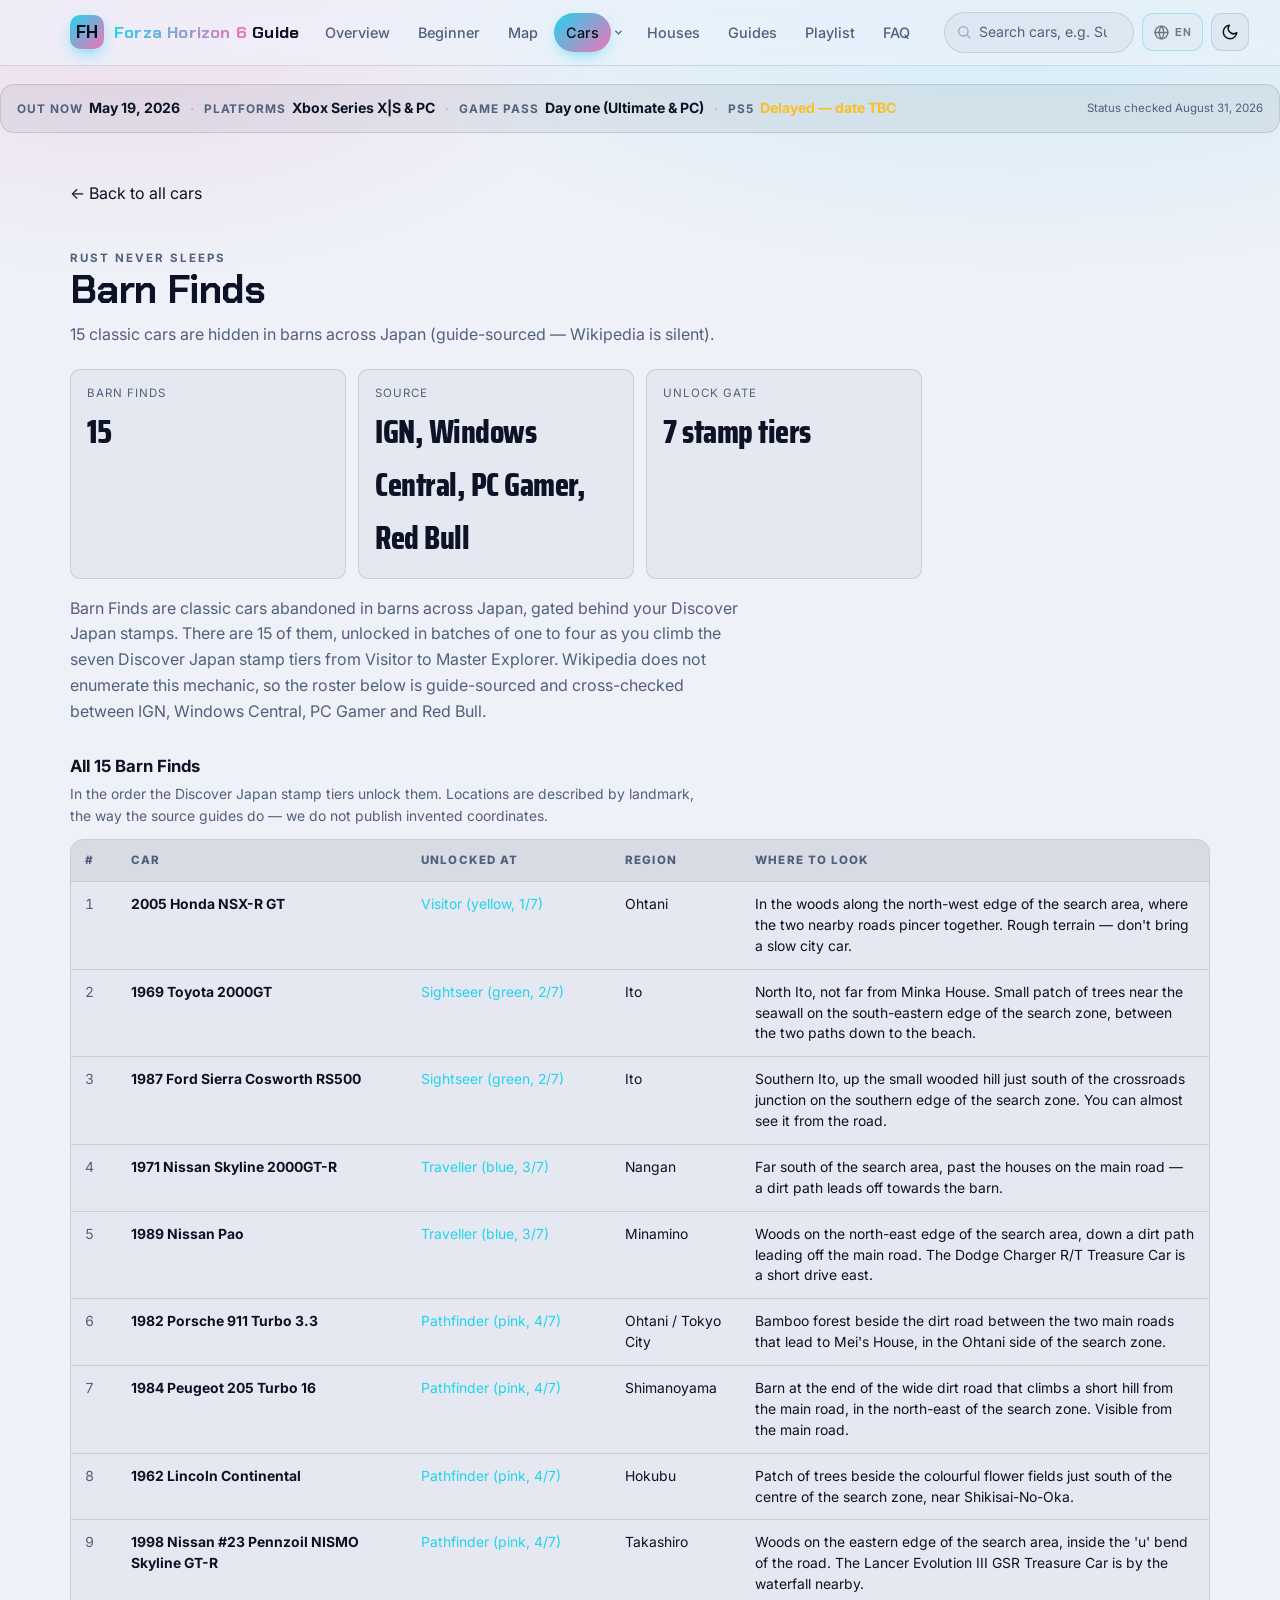
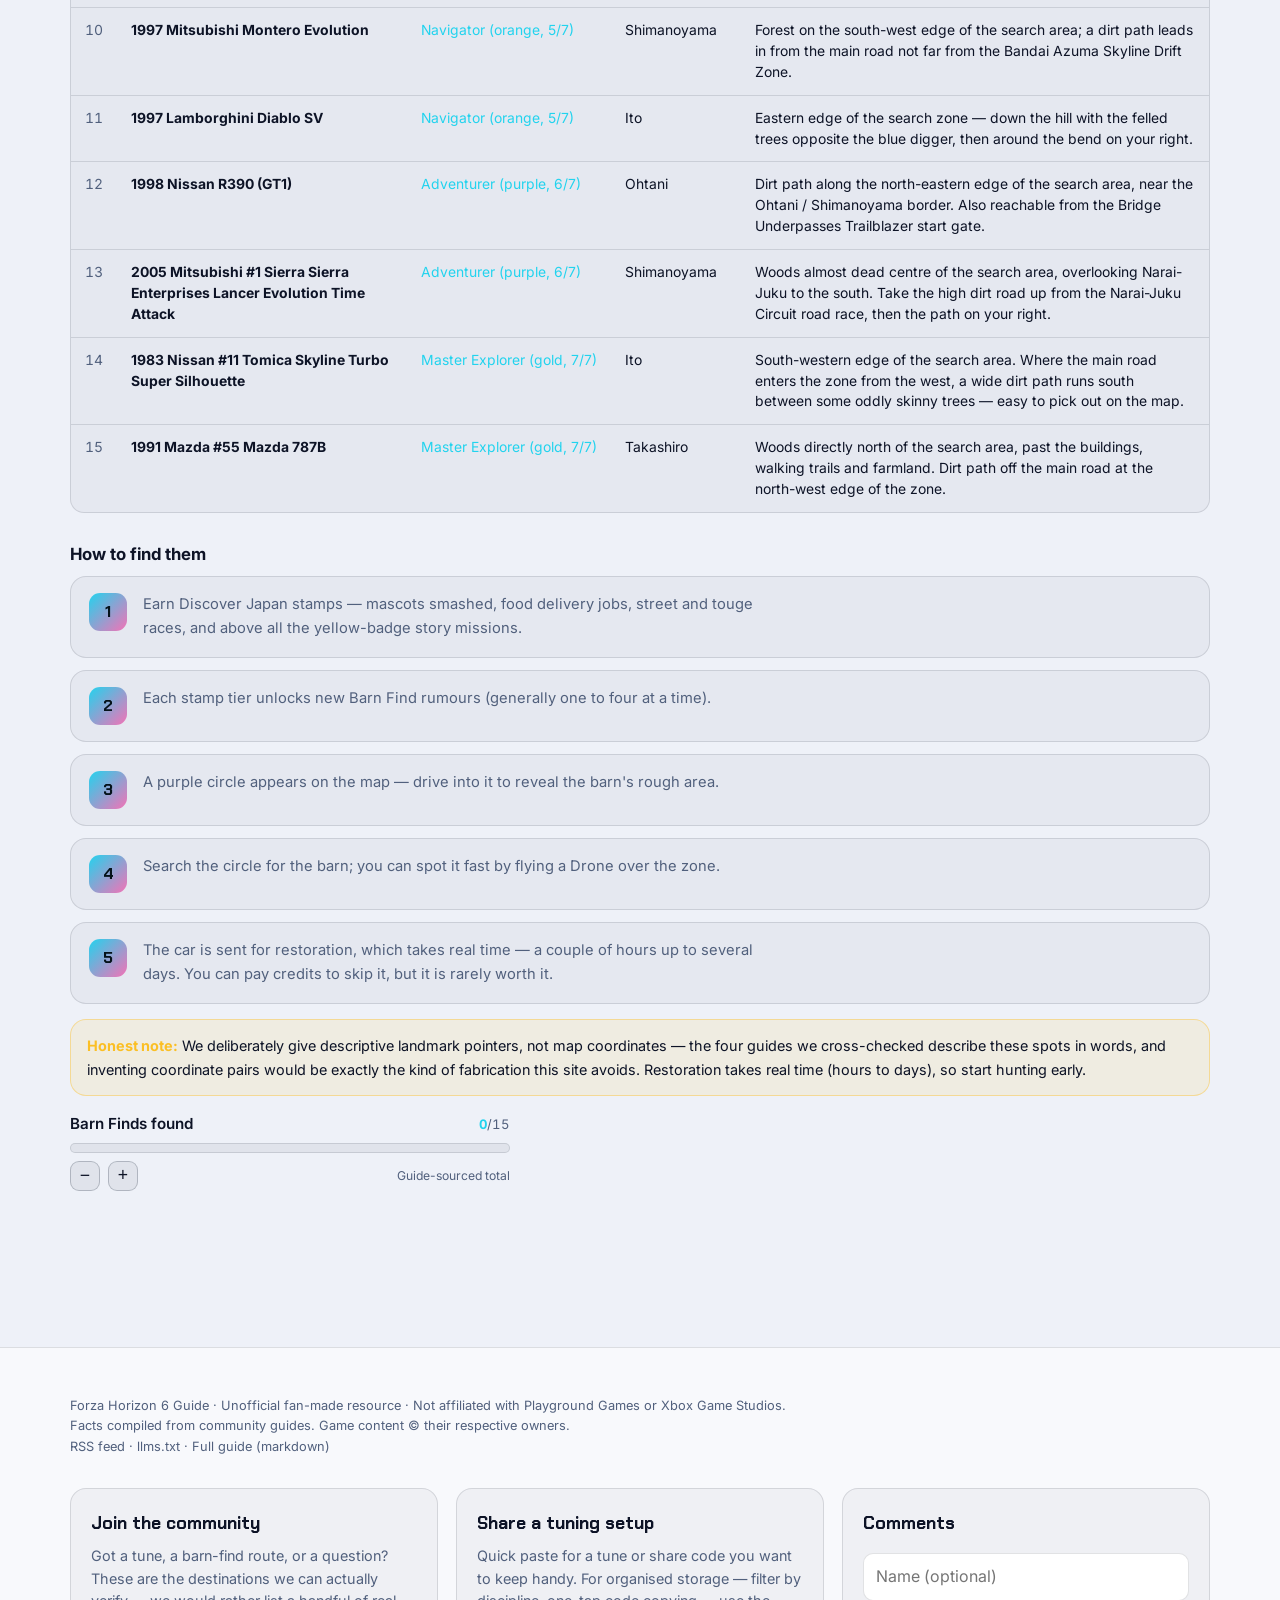
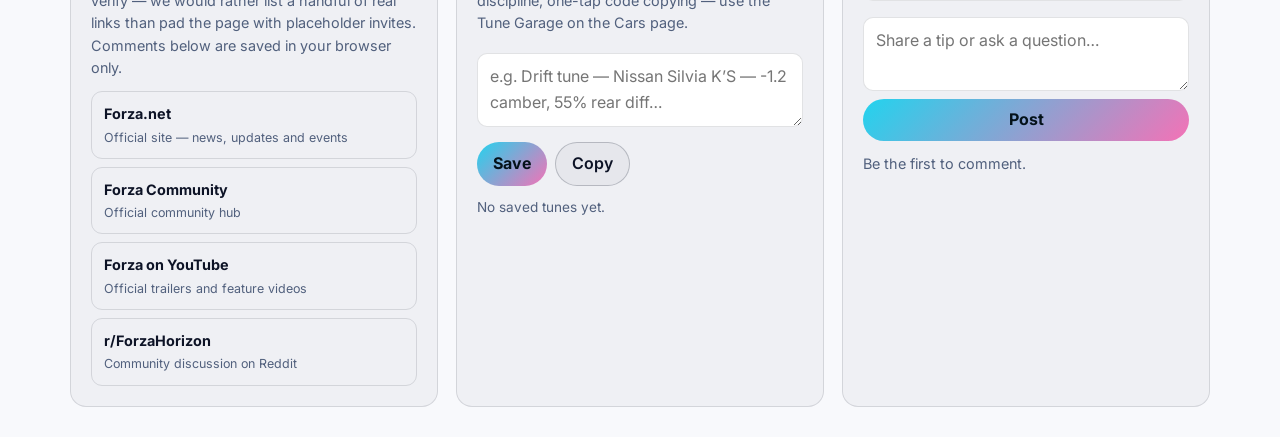
==== barn-finds/index.html @ dc2aa1af "Fix lingering 2024 Land Cruiser in noscript fallback list (now 2025, cover car)" ====
<!DOCTYPE html>
<html lang="en" data-theme="dark">
<head>
  <meta charset="UTF-8" />
  <meta name="viewport" content="width=device-width, initial-scale=1.0" />
  <title>All 15 Barn Finds — Cars, Regions &amp; Unlock Stamps — Forza Horizon 6 Guide</title>
  <meta name="description" content="All 15 Forza Horizon 6 Barn Finds with the car, the Discover Japan stamp tier that unlocks it, its region, and a landmark pointer — cross-checked across IGN, Windows Central, PC Gamer and Red Bull." />
  <meta name="author" content="Forza Horizon 6 Guide" />
  <meta name="theme-color" content="#080b16" />
  <meta name="color-scheme" content="dark light" />
  <meta name="robots" content="index, follow, max-image-preview:large, max-snippet:-1, max-video-preview:-1" />
  <meta name="rating" content="general" />
  <link rel="canonical" href="https://www.forza-horizon-6.com/barn-finds/" />

  <!-- Open Graph -->
  <meta property="og:type" content="website" />
  <meta property="og:site_name" content="Forza Horizon 6 Guide" />
  <meta property="og:title" content="All 15 Barn Finds — Cars, Regions &amp; Unlock Stamps — Forza Horizon 6 Guide" />
  <meta property="og:description" content="All 15 Forza Horizon 6 Barn Finds with the car, the Discover Japan stamp tier that unlocks it, its region, and a landmark pointer — cross-checked across IGN, Windows Central, PC Gamer and Red Bull." />
  <meta property="og:locale" content="en_US" />
  <meta property="og:url" content="https://www.forza-horizon-6.com/barn-finds/" />
  <meta property="og:image" content="https://www.forza-horizon-6.com/assets/img/og.png" />
  <meta property="og:image:width" content="1200" />
  <meta property="og:image:height" content="630" />
  <meta property="og:image:alt" content="Forza Horizon 6 Guide — Horizon Japan: cars, barn finds, treasure cars, map and beginner's path." />
  <meta property="article:section" content="Gaming" />
  <meta property="article:tag" content="Forza Horizon 6" />

  <!-- Twitter -->
  <meta name="twitter:card" content="summary_large_image" />
  <meta name="twitter:title" content="All 15 Barn Finds — Cars, Regions &amp; Unlock Stamps — Forza Horizon 6 Guide" />
  <meta name="twitter:description" content="All 15 Forza Horizon 6 Barn Finds with the car, the Discover Japan stamp tier that unlocks it, its region, and a landmark pointer — cross-checked across IGN, Windows Central, PC Gamer and Red Bull." />
  <meta name="twitter:image" content="https://www.forza-horizon-6.com/assets/img/og.png" />

  <!-- GEO: expose clean markdown for generative engines -->
  <link rel="alternate" type="text/markdown" href="/llms.txt" title="Forza Horizon 6 Guide (LLM index)" />

  <!-- RSS feed for readers & AI agents -->
  <link rel="alternate" type="application/rss+xml" title="Forza Horizon 6 Guide RSS" href="/rss.xml" />

  <!-- Google AdSense (auto ads) -->
  <script async src="https://pagead2.googlesyndication.com/pagead/js/adsbygoogle.js?client=ca-pub-1113040288823837"
     crossorigin="anonymous"></script>

  <!-- Structured data (generated by gen_seo.js from data.js) -->
  <script type="application/ld+json">
{
  "@context": "https://schema.org",
  "@graph": [
    {
      "@type": "WebSite",
      "@id": "https://www.forza-horizon-6.com/#website",
      "name": "Forza Horizon 6 Guide",
      "url": "https://www.forza-horizon-6.com/",
      "inLanguage": "en",
      "description": "Forza Horizon 6 lands in a fictionalised Japan with the biggest map the series has ever built — 550+ cars at launch and 636 in the live roster today. This guide covers the car list, Car Pass and DLC packs, barn finds, treasure cars, the Estate, the interactive Japan map, and a beginner path to Horizon Legend — with sources noted for everything.",
      "publisher": {
        "@type": "Organization",
        "name": "Forza Horizon 6 Guide (fan project)"
      }
    },
    {
      "@type": "CollectionPage",
      "@id": "https://www.forza-horizon-6.com/#guide",
      "name": "Forza Horizon 6 Guide",
      "url": "https://www.forza-horizon-6.com/",
      "inLanguage": "en",
      "isPartOf": {
        "@id": "https://www.forza-horizon-6.com/#website"
      },
      "about": {
        "@type": "VideoGame",
        "name": "Forza Horizon 6",
        "genre": [
          "Racing",
          "Open-world"
        ],
        "gamePlatform": [
          "Xbox Series X|S",
          "PC",
          "PlayStation 5"
        ],
        "author": {
          "@type": "Organization",
          "name": "Playground Games (with Turn 10 Studios)"
        },
        "publisher": {
          "@type": "Organization",
          "name": "Xbox Game Studios"
        },
        "datePublished": "2026-05-19",
        "description": "Forza Horizon 6 is a racing video game developed by Playground Games with Turn 10 Studios and published by Xbox Game Studios, set in a fictionalised Japan with the largest open-world map in the series.",
        "aggregateRating": {
          "@type": "AggregateRating",
          "ratingValue": "90",
          "bestRating": "100",
          "worstRating": "0",
          "ratingCount": "142",
          "reviewCount": "142"
        },
        "review": [
          {
            "@type": "Review",
            "author": {
              "@type": "Organization",
              "name": "IGN"
            },
            "reviewRating": {
              "@type": "Rating",
              "ratingValue": "10/10",
              "bestRating": "10",
              "worstRating": "0"
            }
          },
          {
            "@type": "Review",
            "author": {
              "@type": "Organization",
              "name": "Eurogamer"
            },
            "reviewRating": {
              "@type": "Rating",
              "ratingValue": "5/5",
              "bestRating": "5",
              "worstRating": "0"
            }
          },
          {
            "@type": "Review",
            "author": {
              "@type": "Organization",
              "name": "Giant Bomb"
            },
            "reviewRating": {
              "@type": "Rating",
              "ratingValue": "5/5",
              "bestRating": "5",
              "worstRating": "0"
            }
          },
          {
            "@type": "Review",
            "author": {
              "@type": "Organization",
              "name": "Video Games Chronicle"
            },
            "reviewRating": {
              "@type": "Rating",
              "ratingValue": "5/5",
              "bestRating": "5",
              "worstRating": "0"
            }
          },
          {
            "@type": "Review",
            "author": {
              "@type": "Organization",
              "name": "Game Informer"
            },
            "reviewRating": {
              "@type": "Rating",
              "ratingValue": "9.25/10",
              "bestRating": "10",
              "worstRating": "0"
            }
          },
          {
            "@type": "Review",
            "author": {
              "@type": "Organization",
              "name": "Destructoid"
            },
            "reviewRating": {
              "@type": "Rating",
              "ratingValue": "9/10",
              "bestRating": "10",
              "worstRating": "0"
            }
          },
          {
            "@type": "Review",
            "author": {
              "@type": "Organization",
              "name": "PCGamesN"
            },
            "reviewRating": {
              "@type": "Rating",
              "ratingValue": "9/10",
              "bestRating": "10",
              "worstRating": "0"
            }
          },
          {
            "@type": "Review",
            "author": {
              "@type": "Organization",
              "name": "Shacknews"
            },
            "reviewRating": {
              "@type": "Rating",
              "ratingValue": "9/10",
              "bestRating": "10",
              "worstRating": "0"
            }
          },
          {
            "@type": "Review",
            "author": {
              "@type": "Organization",
              "name": "Pure Xbox"
            },
            "reviewRating": {
              "@type": "Rating",
              "ratingValue": "9/10",
              "bestRating": "10",
              "worstRating": "0"
            }
          },
          {
            "@type": "Review",
            "author": {
              "@type": "Organization",
              "name": "Hardcore Gamer"
            },
            "reviewRating": {
              "@type": "Rating",
              "ratingValue": "4.5/5",
              "bestRating": "5",
              "worstRating": "0"
            }
          },
          {
            "@type": "Review",
            "author": {
              "@type": "Organization",
              "name": "TechRadar"
            },
            "reviewRating": {
              "@type": "Rating",
              "ratingValue": "4.5/5",
              "bestRating": "5",
              "worstRating": "0"
            }
          },
          {
            "@type": "Review",
            "author": {
              "@type": "Organization",
              "name": "GamesRadar+"
            },
            "reviewRating": {
              "@type": "Rating",
              "ratingValue": "4/5",
              "bestRating": "5",
              "worstRating": "0"
            }
          },
          {
            "@type": "Review",
            "author": {
              "@type": "Organization",
              "name": "GameSpot"
            },
            "reviewRating": {
              "@type": "Rating",
              "ratingValue": "8/10",
              "bestRating": "10",
              "worstRating": "0"
            }
          },
          {
            "@type": "Review",
            "author": {
              "@type": "Organization",
              "name": "PC Gamer (US)"
            },
            "reviewRating": {
              "@type": "Rating",
              "ratingValue": "84/100",
              "bestRating": "10",
              "worstRating": "0"
            }
          }
        ]
      }
    },
    {
      "@type": "ItemList",
      "@id": "https://www.forza-horizon-6.com/#cars",
      "name": "Forza Horizon 6 car list (confirmed & community-sourced)",
      "description": "Cars available in Forza Horizon 6 — cover car, cross-title loyalty rewards, starters, prologue cars, event rewards, and a roster sample. 550+ (636 in the live roster as of Aug 13, 2026) cars at launch.",
      "numberOfItems": 55,
      "itemListElement": [
        {
          "@type": "ListItem",
          "position": 1,
          "item": {
            "@type": "Car",
            "name": "2025 Toyota GR GT Prototype",
            "vehicleModelDate": "2025",
            "category": "Car",
            "description": "Cover car. Headline machine on the FH6 key art, with Mount Fuji and Tokyo behind it [WIKI]."
          }
        },
        {
          "@type": "ListItem",
          "position": 2,
          "item": {
            "@type": "Car",
            "name": "2025 Toyota Land Cruiser 250",
            "vehicleModelDate": "2025",
            "category": "Car",
            "description": "Cover car. The second cover car in the reveal key art, alongside the GR GT Prototype [Forza FAQ / WIKI]. The 250-series Land Cruiser."
          }
        },
        {
          "@type": "ListItem",
          "position": 3,
          "item": {
            "@type": "Car",
            "name": "2021 Mercedes-AMG One",
            "vehicleModelDate": "2021",
            "category": "Car",
            "description": "Loyalty (FH5). Returning reward for playing Forza Horizon 5 [WIKI]."
          }
        },
        {
          "@type": "ListItem",
          "position": 4,
          "item": {
            "@type": "Car",
            "name": "2016 Aston Martin Vulcan",
            "vehicleModelDate": "2016",
            "category": "Car",
            "description": "Loyalty (FH4). Returning reward for playing Forza Horizon 4 [WIKI]."
          }
        },
        {
          "@type": "ListItem",
          "position": 5,
          "item": {
            "@type": "Car",
            "name": "2016 Lamborghini Centenario LP 770-4",
            "vehicleModelDate": "2016",
            "category": "Car",
            "description": "Loyalty (FH3). Returning reward for playing Forza Horizon 3 [WIKI]."
          }
        },
        {
          "@type": "ListItem",
          "position": 6,
          "item": {
            "@type": "Car",
            "name": "2014 Lamborghini Huracán LP 610-4",
            "vehicleModelDate": "2014",
            "category": "Car",
            "description": "Loyalty (FH2). Returning reward for playing Forza Horizon 2 [WIKI]."
          }
        },
        {
          "@type": "ListItem",
          "position": 7,
          "item": {
            "@type": "Car",
            "name": "2013 Dodge SRT Viper GTS",
            "vehicleModelDate": "2013",
            "category": "Car",
            "description": "Loyalty (FH1). Returning reward for playing Forza Horizon 1 [WIKI]."
          }
        },
        {
          "@type": "ListItem",
          "position": 8,
          "item": {
            "@type": "Car",
            "name": "2024 Chevrolet Corvette E-Ray",
            "vehicleModelDate": "2024",
            "category": "Car",
            "description": "Loyalty (Motorsport). Returning reward for Forza Motorsport (2023) [WIKI]."
          }
        },
        {
          "@type": "ListItem",
          "position": 9,
          "item": {
            "@type": "Car",
            "name": "1989 Nissan Silvia K'S",
            "vehicleModelDate": "1989",
            "category": "Car",
            "description": "Drift-friendly. Great for learning Touge and drift zones."
          }
        },
        {
          "@type": "ListItem",
          "position": 10,
          "item": {
            "@type": "Car",
            "name": "1994 Toyota Celica GT-Four ST205",
            "vehicleModelDate": "1994",
            "category": "Car",
            "description": "All-rounder. Balanced for mixed road and light off-road."
          }
        },
        {
          "@type": "ListItem",
          "position": 11,
          "item": {
            "@type": "Car",
            "name": "1970 GMC Jimmy",
            "vehicleModelDate": "1970",
            "category": "Car",
            "description": "Off-road. Heavy on tarmac, strong in the northern mountains."
          }
        },
        {
          "@type": "ListItem",
          "position": 12,
          "item": {
            "@type": "Car",
            "name": "2024 Nissan GT-R Nismo",
            "vehicleModelDate": "2024",
            "category": "Car",
            "description": "Prologue. Driven through the Hokubu fields at the very start."
          }
        },
        {
          "@type": "ListItem",
          "position": 13,
          "item": {
            "@type": "Car",
            "name": "2021 RJ Anderson #37 Polaris RZR Pro 4 Truck",
            "vehicleModelDate": "2021",
            "category": "Car",
            "description": "Prologue. Snow-circuit opener."
          }
        },
        {
          "@type": "ListItem",
          "position": 14,
          "item": {
            "@type": "Car",
            "name": "1995 Porsche 911 GT2",
            "vehicleModelDate": "1995",
            "category": "Car",
            "description": "Prologue. "
          }
        },
        {
          "@type": "ListItem",
          "position": 15,
          "item": {
            "@type": "Car",
            "name": "Mazda RX-7 Type R",
            "category": "Car",
            "description": "Prologue. "
          }
        },
        {
          "@type": "ListItem",
          "position": 16,
          "item": {
            "@type": "Car",
            "name": "2023 BMW M2",
            "vehicleModelDate": "2023",
            "category": "Car",
            "description": "Prologue. "
          }
        },
        {
          "@type": "ListItem",
          "position": 17,
          "item": {
            "@type": "Car",
            "name": "2020 Toyota GR Supra",
            "vehicleModelDate": "2020",
            "category": "Car",
            "description": "Prologue. "
          }
        },
        {
          "@type": "ListItem",
          "position": 18,
          "item": {
            "@type": "Car",
            "name": "2022 Toyota GR86",
            "vehicleModelDate": "2022",
            "category": "Car",
            "description": ""
          }
        },
        {
          "@type": "ListItem",
          "position": 19,
          "item": {
            "@type": "Car",
            "name": "2001 Mitsubishi Lancer Evolution VI GSR TM Edition",
            "vehicleModelDate": "2001",
            "category": "Car",
            "description": ""
          }
        },
        {
          "@type": "ListItem",
          "position": 20,
          "item": {
            "@type": "Car",
            "name": "2024 Ram 1500 TRX",
            "vehicleModelDate": "2024",
            "category": "Car",
            "description": ""
          }
        },
        {
          "@type": "ListItem",
          "position": 21,
          "item": {
            "@type": "Car",
            "name": "Aston Martin Vulcan",
            "category": "Car",
            "description": "Loyalty reward. Forza Loyalty reward if you played earlier titles."
          }
        },
        {
          "@type": "ListItem",
          "position": 22,
          "item": {
            "@type": "Car",
            "name": "Ford RS200",
            "category": "Car",
            "description": "Wristband event. Pier Pressure — Tokyo docks."
          }
        },
        {
          "@type": "ListItem",
          "position": 23,
          "item": {
            "@type": "Car",
            "name": "Lotus Exige WTAC",
            "category": "Car",
            "description": "Road Racing. "
          }
        },
        {
          "@type": "ListItem",
          "position": 24,
          "item": {
            "@type": "Car",
            "name": "Subaru Impreza",
            "category": "Car",
            "description": "Sekibe Scramble. "
          }
        },
        {
          "@type": "ListItem",
          "position": 25,
          "item": {
            "@type": "Car",
            "name": "Mitsubishi Lancer Evo",
            "category": "Car",
            "description": "Sekibe Scramble. "
          }
        },
        {
          "@type": "ListItem",
          "position": 26,
          "item": {
            "@type": "Car",
            "name": "Lamborghini Huracán Sterrato",
            "category": "Car",
            "description": "Dirt Racing max. "
          }
        },
        {
          "@type": "ListItem",
          "position": 27,
          "item": {
            "@type": "Car",
            "name": "Mini JCW Buggy",
            "category": "Car",
            "description": "Cross Country. "
          }
        },
        {
          "@type": "ListItem",
          "position": 28,
          "item": {
            "@type": "Car",
            "name": "GMA T.50",
            "category": "Car",
            "description": "Speed Traps. "
          }
        },
        {
          "@type": "ListItem",
          "position": 29,
          "item": {
            "@type": "Car",
            "name": "Porsche 911 GT3 RS '12",
            "category": "Car",
            "description": "Speed Zones. "
          }
        },
        {
          "@type": "ListItem",
          "position": 30,
          "item": {
            "@type": "Car",
            "name": "M12S Warthog CST",
            "category": "Car",
            "description": "Danger Signs. "
          }
        },
        {
          "@type": "ListItem",
          "position": 31,
          "item": {
            "@type": "Car",
            "name": "Mazda RX-8 #99",
            "category": "Car",
            "description": "Drift Zones. "
          }
        },
        {
          "@type": "ListItem",
          "position": 32,
          "item": {
            "@type": "Car",
            "name": "Mercedes-Benz G 65",
            "category": "Car",
            "description": "Trailblazers. "
          }
        },
        {
          "@type": "ListItem",
          "position": 33,
          "item": {
            "@type": "Car",
            "name": "Lexus LFA FE",
            "category": "Car",
            "description": "Street / Touge ultimate. "
          }
        },
        {
          "@type": "ListItem",
          "position": 34,
          "item": {
            "@type": "Car",
            "name": "Honda NSX-R '05",
            "category": "Car",
            "description": "Regional Mascots. "
          }
        },
        {
          "@type": "ListItem",
          "position": 35,
          "item": {
            "@type": "Car",
            "name": "Audi R8 '13",
            "category": "Car",
            "description": "Day Trips. "
          }
        },
        {
          "@type": "ListItem",
          "position": 36,
          "item": {
            "@type": "Car",
            "name": "Nissan 240 #777",
            "category": "Car",
            "description": "Drift Club Japan. "
          }
        },
        {
          "@type": "ListItem",
          "position": 37,
          "item": {
            "@type": "Car",
            "name": "Honda Civic '84",
            "category": "Car",
            "description": "Moto Auto Zine. "
          }
        },
        {
          "@type": "ListItem",
          "position": 38,
          "item": {
            "@type": "Car",
            "name": "Toyota GR86 \"86 Stories\"",
            "category": "Car",
            "description": "Yuji's Auto. "
          }
        },
        {
          "@type": "ListItem",
          "position": 39,
          "item": {
            "@type": "Car",
            "name": "Porsche 918",
            "category": "Car",
            "description": "Horizon Play. "
          }
        },
        {
          "@type": "ListItem",
          "position": 40,
          "item": {
            "@type": "Car",
            "name": "Porsche Cayman GT4 RS",
            "category": "Car",
            "description": "Road Rivals. "
          }
        },
        {
          "@type": "ListItem",
          "position": 41,
          "item": {
            "@type": "Car",
            "name": "Opel Manta 400",
            "category": "Car",
            "description": "Dirt Rivals. "
          }
        },
        {
          "@type": "ListItem",
          "position": 42,
          "item": {
            "@type": "Car",
            "name": "#37 Pro 2 Truck",
            "category": "Car",
            "description": "Cross Country Rivals. "
          }
        },
        {
          "@type": "ListItem",
          "position": 43,
          "item": {
            "@type": "Car",
            "name": "Subaru Vivio FE",
            "category": "Car",
            "description": "Horizon Life. "
          }
        },
        {
          "@type": "ListItem",
          "position": 44,
          "item": {
            "@type": "Car",
            "name": "Nissan Nismo GT-R '24",
            "category": "Car",
            "description": "Touge & Street Rivals. "
          }
        },
        {
          "@type": "ListItem",
          "position": 45,
          "item": {
            "@type": "Car",
            "name": "Koenigsegg Agera RS",
            "category": "Car",
            "description": "Explore Japan landmark. "
          }
        },
        {
          "@type": "ListItem",
          "position": 46,
          "item": {
            "@type": "Car",
            "name": "1969 Toyota 2000GT",
            "vehicleModelDate": "1969",
            "category": "Car",
            "description": ""
          }
        },
        {
          "@type": "ListItem",
          "position": 47,
          "item": {
            "@type": "Car",
            "name": "1964 Ferrari 250 GTO",
            "vehicleModelDate": "1964",
            "category": "Car",
            "description": ""
          }
        },
        {
          "@type": "ListItem",
          "position": 48,
          "item": {
            "@type": "Car",
            "name": "1954 Mercedes-Benz 300SL",
            "vehicleModelDate": "1954",
            "category": "Car",
            "description": ""
          }
        },
        {
          "@type": "ListItem",
          "position": 49,
          "item": {
            "@type": "Car",
            "name": "1994 Ferrari 355 Berlinetta",
            "vehicleModelDate": "1994",
            "category": "Car",
            "description": ""
          }
        },
        {
          "@type": "ListItem",
          "position": 50,
          "item": {
            "@type": "Car",
            "name": "1991 Ferrari 512 TR",
            "vehicleModelDate": "1991",
            "category": "Car",
            "description": ""
          }
        },
        {
          "@type": "ListItem",
          "position": 51,
          "item": {
            "@type": "Car",
            "name": "1973 Porsche 911 Carrera RS",
            "vehicleModelDate": "1973",
            "category": "Car",
            "description": ""
          }
        },
        {
          "@type": "ListItem",
          "position": 52,
          "item": {
            "@type": "Car",
            "name": "1995 Porsche 911 GT2",
            "vehicleModelDate": "1995",
            "category": "Car",
            "description": ""
          }
        },
        {
          "@type": "ListItem",
          "position": 53,
          "item": {
            "@type": "Car",
            "name": "2004 Porsche 996 GT3",
            "vehicleModelDate": "2004",
            "category": "Car",
            "description": ""
          }
        },
        {
          "@type": "ListItem",
          "position": 54,
          "item": {
            "@type": "Car",
            "name": "1982 Porsche 911 Turbo",
            "vehicleModelDate": "1982",
            "category": "Car",
            "description": ""
          }
        },
        {
          "@type": "ListItem",
          "position": 55,
          "item": {
            "@type": "Car",
            "name": "1989 Porsche 944 Turbo",
            "vehicleModelDate": "1989",
            "category": "Car",
            "description": ""
          }
        }
      ]
    }
  ]
}
  </script>
  <script type="application/ld+json">
{
  "@context": "https://schema.org",
  "@graph": [
    {
      "@type": "WebPage",
      "@id": "https://www.forza-horizon-6.com/barn-finds/#webpage",
      "url": "https://www.forza-horizon-6.com/barn-finds/",
      "name": "All 15 Barn Finds — Cars, Regions & Unlock Stamps — Forza Horizon 6 Guide",
      "isPartOf": {
        "@id": "https://www.forza-horizon-6.com/#website"
      },
      "inLanguage": "en",
      "about": {
        "@id": "https://www.forza-horizon-6.com/#game"
      },
      "dateModified": "2026-08-31"
    },
    {
      "@type": "BreadcrumbList",
      "itemListElement": [
        {
          "@type": "ListItem",
          "position": 1,
          "name": "Forza Horizon 6 Guide",
          "item": "https://www.forza-horizon-6.com/"
        },
        {
          "@type": "ListItem",
          "position": 2,
          "name": "All 15 Barn Finds",
          "item": "https://www.forza-horizon-6.com/barn-finds/"
        }
      ]
    },
    {
      "@type": "ItemList",
      "name": "Forza Horizon 6 Barn Finds",
      "numberOfItems": 15,
      "itemListElement": [
        {
          "@type": "ListItem",
          "position": 1,
          "item": {
            "@type": "Car",
            "name": "2005 Honda NSX-R GT"
          }
        },
        {
          "@type": "ListItem",
          "position": 2,
          "item": {
            "@type": "Car",
            "name": "1969 Toyota 2000GT"
          }
        },
        {
          "@type": "ListItem",
          "position": 3,
          "item": {
            "@type": "Car",
            "name": "1987 Ford Sierra Cosworth RS500"
          }
        },
        {
          "@type": "ListItem",
          "position": 4,
          "item": {
            "@type": "Car",
            "name": "1971 Nissan Skyline 2000GT-R"
          }
        },
        {
          "@type": "ListItem",
          "position": 5,
          "item": {
            "@type": "Car",
            "name": "1989 Nissan Pao"
          }
        },
        {
          "@type": "ListItem",
          "position": 6,
          "item": {
            "@type": "Car",
            "name": "1982 Porsche 911 Turbo 3.3"
          }
        },
        {
          "@type": "ListItem",
          "position": 7,
          "item": {
            "@type": "Car",
            "name": "1984 Peugeot 205 Turbo 16"
          }
        },
        {
          "@type": "ListItem",
          "position": 8,
          "item": {
            "@type": "Car",
            "name": "1962 Lincoln Continental"
          }
        },
        {
          "@type": "ListItem",
          "position": 9,
          "item": {
            "@type": "Car",
            "name": "1998 Nissan #23 Pennzoil NISMO Skyline GT-R"
          }
        },
        {
          "@type": "ListItem",
          "position": 10,
          "item": {
            "@type": "Car",
            "name": "1997 Mitsubishi Montero Evolution"
          }
        },
        {
          "@type": "ListItem",
          "position": 11,
          "item": {
            "@type": "Car",
            "name": "1997 Lamborghini Diablo SV"
          }
        },
        {
          "@type": "ListItem",
          "position": 12,
          "item": {
            "@type": "Car",
            "name": "1998 Nissan R390 (GT1)"
          }
        },
        {
          "@type": "ListItem",
          "position": 13,
          "item": {
            "@type": "Car",
            "name": "2005 Mitsubishi #1 Sierra Sierra Enterprises Lancer Evolution Time Attack"
          }
        },
        {
          "@type": "ListItem",
          "position": 14,
          "item": {
            "@type": "Car",
            "name": "1983 Nissan #11 Tomica Skyline Turbo Super Silhouette"
          }
        },
        {
          "@type": "ListItem",
          "position": 15,
          "item": {
            "@type": "Car",
            "name": "1991 Mazda #55 Mazda 787B"
          }
        }
      ]
    }
  ]
}
  </script>

  <!-- Fonts -->
  <link rel="preconnect" href="https://fonts.googleapis.com" />
  <link rel="preconnect" href="https://fonts.gstatic.com" crossorigin />
  <link href="https://fonts.googleapis.com/css2?family=Chakra+Petch:wght@400;600;700;800&family=Inter:wght@400;500;600;700;800&family=Saira+Condensed:wght@800;900&display=swap" rel="stylesheet" />

  <!-- Styles -->
  <link rel="stylesheet" href="/assets/css/style.css?v=25" />

  <!-- Prevent theme flash -->
  <script>
    (function () {
      try {
        var t = localStorage.getItem('fh6-theme');
        if (!t) t = window.matchMedia('(prefers-color-scheme: light)').matches ? 'light' : 'dark';
        document.documentElement.setAttribute('data-theme', t);
      } catch (e) {}
    })();
  </script>
</head>
<body>
  <header class="site-header">
    <div class="nav-wrap">
      <a class="brand" href="#home" data-nav="home" aria-label="Forza Horizon 6 Guide home">
        <span class="logo">FH</span><span><b>Forza Horizon 6</b> Guide</span>
      </a>
      <nav class="nav" id="nav">
        <a href="#home" data-nav="home">Overview</a>
        <a href="/beginner/" data-nav="beginner">Beginner</a>
        <a href="/map/" data-nav="map">Map</a>
        <div class="nav-item-dd">
          <a href="/cars/" data-nav="cars" class="nav-dd-main">Cars</a>
          <button type="button" id="cars-dd-btn" class="nav-dd-toggle" aria-haspopup="true" aria-expanded="false" aria-label="Cars menu">
            <svg width="11" height="11" viewBox="0 0 24 24" fill="none" stroke="currentColor" stroke-width="3" stroke-linecap="round" stroke-linejoin="round" aria-hidden="true"><path d="M6 9l6 6 6-6"/></svg>
          </button>
          <div id="cars-dd" class="cars-dd" role="menu">
            <a href="/cars/" role="menuitem" data-scroll="cars-best">Best by discipline</a>
            <a href="/cars/" role="menuitem" data-scroll="cars-barn">Barn Finds</a>
            <a href="/cars/" role="menuitem" data-scroll="cars-treasure">Treasure Cars</a>
            <a href="/cars/" role="menuitem" data-scroll="cars-aftermarket">Aftermarket Cars</a>
            <a href="/cars/" role="menuitem" data-scroll="cars-forza">Forza Edition Cars</a>
          </div>
        </div>
        <a href="/houses/" data-nav="houses">Houses</a>
        <a href="/guides/" data-nav="guides">Guides</a>
        <a href="/playlist/" data-nav="playlist">Playlist</a>
        <a href="/faq/" data-nav="faq">FAQ</a>
      </nav>
      <div class="nav-actions">
        <input type="search" id="global-search" class="global-search" placeholder="Search cars, e.g. Supra" aria-label="Search the guide" />
        <div class="translate-wrap" id="translate-wrap">
          <button class="icon-btn translate-btn" id="translate-btn" aria-haspopup="true" aria-expanded="false" title="Translate page" aria-label="Translate page">
            <svg width="17" height="17" viewBox="0 0 24 24" fill="none" stroke="currentColor" stroke-width="2" stroke-linecap="round" stroke-linejoin="round"><circle cx="12" cy="12" r="9"/><path d="M3 12h18"/><path d="M12 3a14 14 0 0 1 0 18 14 14 0 0 1 0-18z"/></svg>
            <span class="translate-code" id="translate-code">EN</span>
          </button>
          <div class="translate-menu" id="translate-menu" role="menu" hidden>
            <div class="tm-head">Translate this page</div>
            <button class="tm-item" role="menuitem" data-lang="en">English</button>
            <button class="tm-item" role="menuitem" data-lang="ja">日本語</button>
            <button class="tm-item" role="menuitem" data-lang="ko">한국어</button>
            <button class="tm-item" role="menuitem" data-lang="de">Deutsch</button>
            <button class="tm-item" role="menuitem" data-lang="fr">Français</button>
            <button class="tm-item" role="menuitem" data-lang="es">Español</button>
            <button class="tm-item" role="menuitem" data-lang="pt">Português</button>
            <button class="tm-item" role="menuitem" data-lang="ru">Русский</button>
            <div class="tm-foot">Powered by Google Translate</div>
          </div>
          <div id="google_translate_element" aria-hidden="true"></div>
        </div>
        <button class="icon-btn" id="theme-toggle" aria-label="Toggle light/dark theme" title="Toggle theme"><svg width="18" height="18" viewBox="0 0 24 24" fill="none" stroke="currentColor" stroke-width="2" stroke-linecap="round" stroke-linejoin="round"><path d="M21 12.8A9 9 0 1 1 11.2 3 7 7 0 0 0 21 12.8z"/></svg></button>
      </div>
    </div>
  </header>

  <!-- Release status bar. Deliberately static HTML (not SPA-rendered) so it is
       visible to crawlers, AI engines and no-JS visitors on first paint. Keep in
       sync with D.meta / D.hero.status in assets/js/data.js. -->
  <div class="release-status" id="release-status" role="note" aria-label="Forza Horizon 6 release status">
    <span class="rs-pill"><span class="rs-k">Out now</span><span class="rs-v">May 19, 2026</span></span>
    <span class="rs-sep" aria-hidden="true">·</span>
    <span class="rs-pill"><span class="rs-k">Platforms</span><span class="rs-v">Xbox Series X|S &amp; PC</span></span>
    <span class="rs-sep" aria-hidden="true">·</span>
    <span class="rs-pill"><span class="rs-k">Game Pass</span><span class="rs-v">Day one (Ultimate &amp; PC)</span></span>
    <span class="rs-sep" aria-hidden="true">·</span>
    <span class="rs-pill rs-flag"><span class="rs-k">PS5</span><span class="rs-v">Delayed — date TBC</span></span>
    <span class="rs-updated">Status checked August 31, 2026</span>
  </div>

  <main id="app" data-ssg-page="barnfinds">
<div class="cars-hub"><p class="subpage-back"><a href="/cars/">← Back to all cars</a></p><section id="cars-barn" class="car-sec"><div class="section-head"><p class="eyebrow">Rust never sleeps</p><h2>Barn Finds</h2><p>15 classic cars are hidden in barns across Japan (guide-sourced — Wikipedia is silent).</p></div><div class="facts"><div class="fact" data-reveal="" style="transition-delay: 0ms;"><div class="k">Barn Finds</div><div class="v">15</div></div><div class="fact" data-reveal="" style="transition-delay: 45ms;"><div class="k">Source</div><div class="v">IGN, Windows Central, PC Gamer, Red Bull</div></div><div class="fact" data-reveal="" style="transition-delay: 90ms;"><div class="k">Unlock gate</div><div class="v">7 stamp tiers</div></div></div><p class="lead" style="margin-top:16px">Barn Finds are classic cars abandoned in barns across Japan, gated behind your Discover Japan stamps. There are 15 of them, unlocked in batches of one to four as you climb the seven Discover Japan stamp tiers from Visitor to Master Explorer. Wikipedia does not enumerate this mechanic, so the roster below is guide-sourced and cross-checked between IGN, Windows Central, PC Gamer and Red Bull.</p><h3 class="roster-h">All 15 Barn Finds</h3><p class="roster-sub">In the order the Discover Japan stamp tiers unlock them. Locations are described by landmark, the way the source guides do — we do not publish invented coordinates.</p><div class="roster-wrap"><table class="roster"><thead><tr><th scope="col">#</th><th scope="col">Car</th><th scope="col">Unlocked at</th><th scope="col">Region</th><th scope="col">Where to look</th></tr></thead><tbody><tr><td data-label="#">1</td><td data-label="Car">2005 Honda NSX-R GT</td><td data-label="Unlocked at">Visitor (yellow, 1/7)</td><td data-label="Region">Ohtani</td><td data-label="Where to look">In the woods along the north-west edge of the search area, where the two nearby roads pincer together. Rough terrain — don't bring a slow city car.</td></tr><tr><td data-label="#">2</td><td data-label="Car">1969 Toyota 2000GT</td><td data-label="Unlocked at">Sightseer (green, 2/7)</td><td data-label="Region">Ito</td><td data-label="Where to look">North Ito, not far from Minka House. Small patch of trees near the seawall on the south-eastern edge of the search zone, between the two paths down to the beach.</td></tr><tr><td data-label="#">3</td><td data-label="Car">1987 Ford Sierra Cosworth RS500</td><td data-label="Unlocked at">Sightseer (green, 2/7)</td><td data-label="Region">Ito</td><td data-label="Where to look">Southern Ito, up the small wooded hill just south of the crossroads junction on the southern edge of the search zone. You can almost see it from the road.</td></tr><tr><td data-label="#">4</td><td data-label="Car">1971 Nissan Skyline 2000GT-R</td><td data-label="Unlocked at">Traveller (blue, 3/7)</td><td data-label="Region">Nangan</td><td data-label="Where to look">Far south of the search area, past the houses on the main road — a dirt path leads off towards the barn.</td></tr><tr><td data-label="#">5</td><td data-label="Car">1989 Nissan Pao</td><td data-label="Unlocked at">Traveller (blue, 3/7)</td><td data-label="Region">Minamino</td><td data-label="Where to look">Woods on the north-east edge of the search area, down a dirt path leading off the main road. The Dodge Charger R/T Treasure Car is a short drive east.</td></tr><tr><td data-label="#">6</td><td data-label="Car">1982 Porsche 911 Turbo 3.3</td><td data-label="Unlocked at">Pathfinder (pink, 4/7)</td><td data-label="Region">Ohtani / Tokyo City</td><td data-label="Where to look">Bamboo forest beside the dirt road between the two main roads that lead to Mei's House, in the Ohtani side of the search zone.</td></tr><tr><td data-label="#">7</td><td data-label="Car">1984 Peugeot 205 Turbo 16</td><td data-label="Unlocked at">Pathfinder (pink, 4/7)</td><td data-label="Region">Shimanoyama</td><td data-label="Where to look">Barn at the end of the wide dirt road that climbs a short hill from the main road, in the north-east of the search zone. Visible from the main road.</td></tr><tr><td data-label="#">8</td><td data-label="Car">1962 Lincoln Continental</td><td data-label="Unlocked at">Pathfinder (pink, 4/7)</td><td data-label="Region">Hokubu</td><td data-label="Where to look">Patch of trees beside the colourful flower fields just south of the centre of the search zone, near Shikisai-No-Oka.</td></tr><tr><td data-label="#">9</td><td data-label="Car">1998 Nissan #23 Pennzoil NISMO Skyline GT-R</td><td data-label="Unlocked at">Pathfinder (pink, 4/7)</td><td data-label="Region">Takashiro</td><td data-label="Where to look">Woods on the eastern edge of the search area, inside the 'u' bend of the road. The Lancer Evolution III GSR Treasure Car is by the waterfall nearby.</td></tr><tr><td data-label="#">10</td><td data-label="Car">1997 Mitsubishi Montero Evolution</td><td data-label="Unlocked at">Navigator (orange, 5/7)</td><td data-label="Region">Shimanoyama</td><td data-label="Where to look">Forest on the south-west edge of the search area; a dirt path leads in from the main road not far from the Bandai Azuma Skyline Drift Zone.</td></tr><tr><td data-label="#">11</td><td data-label="Car">1997 Lamborghini Diablo SV</td><td data-label="Unlocked at">Navigator (orange, 5/7)</td><td data-label="Region">Ito</td><td data-label="Where to look">Eastern edge of the search zone — down the hill with the felled trees opposite the blue digger, then around the bend on your right.</td></tr><tr><td data-label="#">12</td><td data-label="Car">1998 Nissan R390 (GT1)</td><td data-label="Unlocked at">Adventurer (purple, 6/7)</td><td data-label="Region">Ohtani</td><td data-label="Where to look">Dirt path along the north-eastern edge of the search area, near the Ohtani / Shimanoyama border. Also reachable from the Bridge Underpasses Trailblazer start gate.</td></tr><tr><td data-label="#">13</td><td data-label="Car">2005 Mitsubishi #1 Sierra Sierra Enterprises Lancer Evolution Time Attack</td><td data-label="Unlocked at">Adventurer (purple, 6/7)</td><td data-label="Region">Shimanoyama</td><td data-label="Where to look">Woods almost dead centre of the search area, overlooking Narai-Juku to the south. Take the high dirt road up from the Narai-Juku Circuit road race, then the path on your right.</td></tr><tr><td data-label="#">14</td><td data-label="Car">1983 Nissan #11 Tomica Skyline Turbo Super Silhouette</td><td data-label="Unlocked at">Master Explorer (gold, 7/7)</td><td data-label="Region">Ito</td><td data-label="Where to look">South-western edge of the search area. Where the main road enters the zone from the west, a wide dirt path runs south between some oddly skinny trees — easy to pick out on the map.</td></tr><tr><td data-label="#">15</td><td data-label="Car">1991 Mazda #55 Mazda 787B</td><td data-label="Unlocked at">Master Explorer (gold, 7/7)</td><td data-label="Region">Takashiro</td><td data-label="Where to look">Woods directly north of the search area, past the buildings, walking trails and farmland. Dirt path off the main road at the north-west edge of the zone.</td></tr></tbody></table></div><h3 class="roster-h">How to find them</h3><ol class="steps" style="list-style:none;padding:0;margin-top:8px;counter-reset:s"><li class="step" data-reveal="" style="transition-delay: 0ms;"><span class="num">1</span><div><p>Earn Discover Japan stamps — mascots smashed, food delivery jobs, street and touge races, and above all the yellow-badge story missions.</p></div></li><li class="step" data-reveal="" style="transition-delay: 45ms;"><span class="num">2</span><div><p>Each stamp tier unlocks new Barn Find rumours (generally one to four at a time).</p></div></li><li class="step" data-reveal="" style="transition-delay: 90ms;"><span class="num">3</span><div><p>A purple circle appears on the map — drive into it to reveal the barn's rough area.</p></div></li><li class="step" data-reveal="" style="transition-delay: 135ms;"><span class="num">4</span><div><p>Search the circle for the barn; you can spot it fast by flying a Drone over the zone.</p></div></li><li class="step" data-reveal="" style="transition-delay: 180ms;"><span class="num">5</span><div><p>The car is sent for restoration, which takes real time — a couple of hours up to several days. You can pay credits to skip it, but it is rarely worth it.</p></div></li></ol><div class="callout"><b>Honest note:</b> We deliberately give descriptive landmark pointers, not map coordinates — the four guides we cross-checked describe these spots in words, and inventing coordinate pairs would be exactly the kind of fabrication this site avoids. Restoration takes real time (hours to days), so start hunting early.</div><div class="trk-row trk-mini" data-trk="barn" data-max="15"><div class="trk-head"><span class="trk-label">Barn Finds found</span><span class="trk-count"><span class="trk-cur">0</span>/15</span></div><div class="trk-bar"><span class="trk-fill" style="width: 0%;"></span></div><div class="trk-ctrl"><button type="button" class="trk-dec" aria-label="Decrease found count">−</button><button type="button" class="trk-inc" aria-label="Increase found count">+</button><span class="trk-note">Guide-sourced total</span></div></div></section></div>
  </main>
  <footer class="site-footer">
    <div class="footer-wrap">
      <div class="footer-meta">
        Forza Horizon 6 Guide · Unofficial fan-made resource · Not affiliated with Playground Games or Xbox Game Studios.<br />
        Facts compiled from community guides. Game content © their respective owners.<br />
        <a href="/rss.xml" rel="alternate" type="application/rss+xml">RSS feed</a> · <a href="/llms.txt">llms.txt</a> · <a href="/llms-full.txt">Full guide (markdown)</a>
      </div>
      <div id="community"></div>
    </div>
  </footer>

  <noscript>
    <div class="noscript-content">
      <h1>Forza Horizon 6 Guide — Horizon Japan</h1>
      <p>A strategy guide for Forza Horizon 6: cars, barn finds, treasure cars, aftermarket &amp; Forza Edition cars, the Estate, the interactive Japan map, and a beginner's path to Horizon Legend. (This text-only version appears when JavaScript is disabled; enable JS for the full interactive guide.)</p>

      <h2>Key facts</h2>
      <ul>
        <li>Setting: a fictionalised Japan with the largest open-world map in the series.</li>
        <li>Released: May 19, 2026 (Premium early access May 15, 2026).</li>
        <li>Cars at launch: 550+.</li>
        <li>Developer: Playground Games (with Turn 10 Studios). Publisher: Xbox Game Studios.</li>
        <li>Platforms: Windows and Xbox Series X|S. The PS5 version is delayed, date TBC.</li>
        <li>Property: The Estate is the headline customisable property; 8 Garages act as fast-travel / car-display points. (Two different sets of "8" — the 8 buyable houses listed by community guides are a separate list.)</li>
        <li>The Eliminator supports up to 72 players.</li>
      </ul>

      <h2>Beginner's path (14 steps to Horizon Legend)</h2>
      <ol>
        <li>Qualify, then run the Horizon Invitational for your first (Yellow) Wristband.</li>
        <li>Pick a starter: Silvia K'S (drift), Celica GT-Four (balance), or GMC Jimmy (off-road).</li>
        <li>Don't blow credits at the Autoshow — events hand out cars fast.</li>
        <li>Earn Discover Japan stamps by exploring and photographing landmarks.</li>
        <li>Farm mascots for credits as you drive.</li>
        <li>Buy Aftermarket Cars from green CT icons on the minimap.</li>
        <li>Use ANNA to drive you, or Cinema Mode for clean screenshots.</li>
        <li>Nail Drag Meets with handbrake + launch control.</li>
        <li>Three-star PR stunts for Super Wheelspins and Skill Points.</li>
        <li>Higher difficulty + assists off pays up to +125% credits.</li>
        <li>Photo everything for Horizon Promo and journal stamps.</li>
        <li>Fast-travel to anywhere you've already visited.</li>
        <li>Unlock and build The Estate in rural Japan.</li>
        <li>Run the Treasure &amp; Barn loop (photo clues and stamp-gated rumours).</li>
      </ol>

      <h2>Confirmed cars (Wikipedia)</h2>
      <ul>
        <li>2025 Toyota GR GT Prototype — cover car.</li>
        <li>2025 Toyota Land Cruiser 250 — cover car.</li>
        <li>2021 Mercedes-AMG One — Forza Horizon 5 loyalty reward.</li>
        <li>2016 Aston Martin Vulcan — Forza Horizon 4 loyalty reward.</li>
        <li>2016 Lamborghini Centenario LP 770-4 — Forza Horizon 3 loyalty reward.</li>
        <li>2014 Lamborghini Huracán LP 610-4 — Forza Horizon 2 loyalty reward.</li>
        <li>2013 Dodge SRT Viper GTS — Forza Horizon 1 loyalty reward.</li>
        <li>2024 Chevrolet Corvette E-Ray — Forza Motorsport (2023) loyalty reward.</li>
      </ul>

      <h2>Map regions</h2>
      <p>Tokyo (≈5× prior city areas: Shibuya Crossing, Ginko Avenue, Tokyo Tower, elevated highways), Legend Island (Gold Wristband unlock), Rural Japan (home of The Estate), and Mount Fuji as a backdrop landmark. Community guides report 10 regions total.</p>

      <h2>Barn Finds — all 15</h2>
      <p>Classic cars hidden in barns, gated behind the seven Discover Japan stamp tiers. Sources: IGN, Windows Central, PC Gamer, Red Bull. Wikipedia is silent on the mechanic.</p>
      <ol>
        <li><b>2005 Honda NSX-R GT</b> — Visitor (1/7) · Ohtani</li>
        <li><b>1969 Toyota 2000GT</b> — Sightseer (2/7) · Ito</li>
        <li><b>1987 Ford Sierra Cosworth RS500</b> — Sightseer (2/7) · Ito</li>
        <li><b>1971 Nissan Skyline 2000GT-R</b> — Traveller (3/7) · Nangan</li>
        <li><b>1989 Nissan Pao</b> — Traveller (3/7) · Minamino</li>
        <li><b>1982 Porsche 911 Turbo 3.3</b> — Pathfinder (4/7) · Ohtani / Tokyo City</li>
        <li><b>1984 Peugeot 205 Turbo 16</b> — Pathfinder (4/7) · Shimanoyama</li>
        <li><b>1962 Lincoln Continental</b> — Pathfinder (4/7) · Hokubu</li>
        <li><b>1998 Nissan #23 Pennzoil NISMO Skyline GT-R</b> — Pathfinder (4/7) · Takashiro</li>
        <li><b>1997 Mitsubishi Montero Evolution</b> — Navigator (5/7) · Shimanoyama</li>
        <li><b>1997 Lamborghini Diablo SV</b> — Navigator (5/7) · Ito</li>
        <li><b>1998 Nissan R390 (GT1)</b> — Adventurer (6/7) · Ohtani</li>
        <li><b>2005 Mitsubishi #1 Sierra Sierra Enterprises Lancer Evolution Time Attack</b> — Adventurer (6/7) · Shimanoyama</li>
        <li><b>1983 Nissan #11 Tomica Skyline Turbo Super Silhouette</b> — Master Explorer (7/7) · Ito</li>
        <li><b>1991 Mazda #55 Mazda 787B</b> — Master Explorer (7/7) · Takashiro</li>
      </ol>

      <h2>Treasure Cars — all 9</h2>
      <p>Abandoned cars found only through photo clues. No stamp requirement, no restoration wait. Sources: GamesRadar, PC Gamer, Gamereactor, GamingBolt. Wikipedia is silent on the mechanic.</p>
      <ol>
        <li><b>1991 Nissan Figaro</b> — Tokyo City</li>
        <li><b>1969 Dodge Charger R/T</b> — Minamino</li>
        <li><b>1985 Mazda RX-7 GSL-SE</b> — Ohtani</li>
        <li><b>1987 Porsche 959</b> — Shimanoyama</li>
        <li><b>1981 BMW M1</b> — Hokubu</li>
        <li><b>1995 Mitsubishi Lancer Evolution III GSR</b> — Takashiro</li>
        <li><b>1974 Lancia Stratos HF Stradale</b> — Sotoyama</li>
        <li><b>2005 Ford GT</b> — Nangan</li>
        <li><b>1985 Nissan Safari Turbo</b> — Ito</li>
      </ol>

      <h2>Critical reception</h2>
      <p>Universal acclaim — Metacritic 90/100 (PC) and 91/100 (Xbox Series X/S); OpenCritic 100% recommend across 142 reviews. IGN scored 10/10.</p>
      <p>On Steam the all-platform user score is about 80% positive. The Simplified Chinese region is the outlier at ~67–69% (Mixed / 褒贬不一), while other regions average ~86% (Very Positive) — the gap reflects localisation and Xbox-network complaints, not the Japan setting.</p>

      <p>The complete guide and full car list are available in <a href="/llms.txt">llms.txt</a>.</p>
    </div>
  </noscript>

  <script src="/assets/js/data.js?v=19"></script>
  <script src="/assets/js/cars_confirmed.js?v=1"></script>
  <script src="/assets/js/gamersky.js?v=6"></script>
  <script src="/assets/js/main.js?v=32"></script>
  <script>
    // Load Google's Website Translator (defines googleTranslateElementInit, which main.js sets).
    (function () {
      var s = document.createElement("script");
      s.type = "text/javascript";
      s.src = "https://translate.google.com/translate_a/element.js?cb=googleTranslateElementInit";
      s.onerror = function () { document.documentElement.classList.add("no-google-translate"); };
      document.body.appendChild(s);
    })();
  </script>
</body>
</html>
---- assets/css/style.css ----
:root{--bg:#080b16;--bg-2:#0e1322;--bg-grad:radial-gradient(1200px 600px at 80% -10%, rgba(34,211,238,0.10), transparent 60%),radial-gradient(900px 500px at 10% 0%, rgba(244,114,182,0.10), transparent 55%);--surface:rgba(255,255,255,0.045);--surface-2:rgba(255,255,255,0.07);--border:rgba(255,255,255,0.10);--border-strong:rgba(255,255,255,0.18);--text:#e9edf7;--text-dim:#9aa6c2;--accent:#22d3ee;--accent-2:#f472b6;--accent-3:#a78bfa;--ok:#34d399;--warn:#fbbf24;--radius:16px;--radius-sm:10px;--maxw:1180px;--shadow:0 18px 50px -20px rgba(0,0,0,0.7);--ease:cubic-bezier(0.16, 1, 0.3, 1);--font:"Inter",system-ui,-apple-system,"Segoe UI",Roboto,Helvetica,Arial,sans-serif;--display:"Chakra Petch","Inter",system-ui,sans-serif;--display-heavy:"Saira Condensed","Chakra Petch",system-ui,sans-serif;--fs-eyebrow:.72rem;--fs-caption:.78rem;--fs-body:1rem;--fs-sub:1.06rem;--fs-h3:clamp(1.15rem, 1rem + 1.1vw, 1.42rem);--fs-h2:clamp(1.6rem, 1.05rem + 2.6vw, 2.45rem);--fs-display:clamp(2.9rem, 1.4rem + 7.4vw, 6rem);--lh-display:.92;--lh-head:1.12;--lh-body:1.62;--accent-warm:#ff8a3d}[data-theme=light]{--bg:#eef1f8;--bg-2:#ffffff;--bg-grad:radial-gradient(1200px 600px at 80% -10%, rgba(34,211,238,0.18), transparent 60%),radial-gradient(900px 500px at 10% 0%, rgba(244,114,182,0.16), transparent 55%);--surface:rgba(13,19,38,0.035);--surface-2:rgba(13,19,38,0.06);--border:rgba(13,19,38,0.12);--border-strong:rgba(13,19,38,0.22);--text:#0d1326;--text-dim:#51607d;--shadow:0 18px 50px -24px rgba(13,19,38,0.35)}*{box-sizing:border-box}html{scroll-behavior:smooth}body{margin:0;font-family:var(--font);color:var(--text);background:var(--bg);background-image:var(--bg-grad);background-attachment:fixed;line-height:var(--lh-body);-webkit-font-smoothing:antialiased;transition:background-color .4s var(--ease),color .3s var(--ease)}a{color:inherit;text-decoration:none}img{max-width:100%;display:block}.site-header{position:sticky;top:0;z-index:50;backdrop-filter:blur(18px) saturate(160%);-webkit-backdrop-filter:blur(18px) saturate(160%);background:color-mix(in srgb,var(--bg) 72%,transparent);border-bottom:1px solid var(--border)}.nav-wrap{max-width:var(--maxw);margin:0 auto;display:flex;align-items:center;gap:14px;padding:12px 20px}.brand{display:flex;align-items:center;gap:10px;font-family:var(--display);font-weight:700;font-size:1.05rem;letter-spacing:.2px;white-space:nowrap}.brand .logo{width:34px;height:34px;border-radius:10px;display:grid;place-items:center;font-size:1.1rem;background:linear-gradient(135deg,var(--accent),var(--accent-2));color:#04121a;box-shadow:0 6px 18px -6px var(--accent)}.brand b{background:linear-gradient(90deg,var(--accent),var(--accent-2));-webkit-background-clip:text;background-clip:text;color:transparent}.nav{display:flex;align-items:center;gap:4px;margin-left:auto;overflow-x:auto;scrollbar-width:none}.nav::-webkit-scrollbar{display:none}.nav a{padding:8px 12px;border-radius:999px;font-size:.9rem;font-weight:500;color:var(--text-dim);white-space:nowrap;transition:all .25s var(--ease)}.nav a:hover{color:var(--text);background:var(--surface)}.nav a.active{color:#04121a;background:linear-gradient(135deg,var(--accent),var(--accent-2));box-shadow:0 6px 18px -8px var(--accent)}.nav-actions{display:flex;align-items:center;gap:8px;margin-left:8px}.icon-btn{width:38px;height:38px;border-radius:11px;border:1px solid var(--border);background:var(--surface);color:var(--text);cursor:pointer;font-size:1rem;display:grid;place-items:center;transition:all .25s var(--ease)}.icon-btn:hover{border-color:var(--border-strong);transform:translateY(-1px)}.menu-btn{display:none}main{max-width:var(--maxw);margin:0 auto;padding:28px 20px 80px}.section{margin-top:46px;animation:fadeUp .5s var(--ease) both}@keyframes fadeUp{from{opacity:0;transform:translateY(14px)}to{opacity:1;transform:none}}.section-head{margin-bottom:18px}.eyebrow{text-transform:uppercase;letter-spacing:2px;font-size:.72rem;font-weight:700;color:var(--accent);margin:0 0 6px}.section-head h2{font-family:var(--display);font-weight:700;font-size:var(--fs-h2);margin:0 0 10px;line-height:var(--lh-head);letter-spacing:-.6px}.section-head p{color:var(--text-dim);margin:0}.lead{color:var(--text-dim);margin:6px 0 0}.hero{position:relative;overflow:hidden;border:1px solid var(--border);border-radius:24px;padding:clamp(40px,5vw,74px) clamp(22px,4vw,48px);margin-top:26px;background:radial-gradient(700px 360px at 85% 0,rgba(34,211,238,.18),transparent 60%),radial-gradient(620px 360px at 5% 100%,rgba(244,114,182,.16),transparent 60%),linear-gradient(160deg,var(--bg-2),var(--bg));box-shadow:var(--shadow)}.hero::after{content:"";position:absolute;inset:0;background-image:linear-gradient(transparent 0 39px,rgba(255,255,255,.04) 40px),linear-gradient(90deg,transparent 0 39px,rgba(255,255,255,.04) 40px);background-size:40px 40px;opacity:.5;pointer-events:none;mask-image:radial-gradient(circle at 50% 30%,#000,transparent 75%)}.hero>*{position:relative;z-index:1}.hero .eyebrow{color:var(--accent-2)}.hero h1{font-family:var(--display-heavy);font-weight:900;font-size:var(--fs-display);line-height:var(--lh-display);letter-spacing:-1.5px;margin:10px 0 16px;background:linear-gradient(100deg,#fff 0,var(--accent) 32%,#fff 50%,var(--accent-2) 68%,#fff 100%);background-size:220% 100%;-webkit-background-clip:text;background-clip:text;color:transparent;animation:heroShimmer 7s linear infinite,heroIn .8s var(--ease) both .14s}@keyframes heroShimmer{0%{background-position:120% 0}100%{background-position:-120% 0}}.hero p{font-size:1.08rem;color:var(--text-dim);max-width:60ch;margin:0 0 22px;animation:heroIn .7s var(--ease) both .24s}.hero .cover-pill{display:inline-flex;align-items:center;gap:8px;padding:8px 14px;border-radius:999px;border:1px solid var(--border-strong);background:var(--surface);font-size:.85rem;color:var(--text)}.hero .cover-pill b{color:var(--accent)}.hero--art{background-image:linear-gradient(115deg,rgba(8,6,20,.84) 0,rgba(8,6,20,.42) 46%,rgba(8,6,20,0) 80%),url('../img/hero.svg');background-size:cover,cover;background-position:50% 32%,center;background-repeat:no-repeat;min-height:440px;display:flex;flex-direction:column;justify-content:flex-end}.hero--art::after{opacity:.22;background-image:linear-gradient(transparent 0 39px,rgba(255,255,255,.05) 40px),linear-gradient(90deg,transparent 0 39px,rgba(255,255,255,.05) 40px),url("data:image/svg+xml,%3Csvg xmlns='http://www.w3.org/2000/svg' width='140' height='140'%3E%3Cfilter id='n'%3E%3CfeTurbulence type='fractalNoise' baseFrequency='0.85' numOctaves='2' stitchTiles='stitch'/%3E%3C/filter%3E%3Crect width='100%25' height='100%25' filter='url(%23n)' opacity='0.55'/%3E%3C/svg%3E");background-size:40px 40px,40px 40px,140px 140px}.hero--art .cover-pill,.hero--art .eyebrow,.hero--art h1,.hero--art p{position:relative;z-index:2}.hero--art p{color:rgba(255,255,255,.88)}.hero--art::before{content:"";position:absolute;z-index:0;width:62%;height:170%;top:-35%;right:-12%;background:radial-gradient(closest-side,color-mix(in srgb,var(--accent-warm) 40%,transparent),transparent 70%);filter:blur(22px);opacity:.55;pointer-events:none;animation:9s ease-in-out infinite alternate heroGlow}@keyframes heroGlow{from{transform:translateX(0) scale(1)}to{transform:translateX(-14%) scale(1.14)}}.facts{display:grid;grid-template-columns:repeat(4,1fr);gap:12px;margin-top:22px}.fact{border:1px solid var(--border);border-radius:var(--radius-sm);background:var(--surface);padding:14px 16px}.fact .k{font-size:.72rem;text-transform:uppercase;letter-spacing:1px;color:var(--text-dim)}.fact .v{font-family:var(--display);font-size:1.25rem;margin-top:2px}.grid{display:grid;gap:16px}.grid.cols-2{grid-template-columns:repeat(2,1fr)}.grid.cols-3{grid-template-columns:repeat(3,1fr)}.card{border:1px solid var(--border);border-radius:var(--radius);background:var(--surface);padding:18px;transition:transform .3s var(--ease),border-color .3s var(--ease),background .3s var(--ease)}.card:hover{transform:translateY(-4px);border-color:var(--border-strong);background:var(--surface-2)}.card h3{font-family:var(--display);margin:0 0 6px;font-size:1.1rem}.card p{margin:0;color:var(--text-dim);font-size:.92rem}.card .ico{font-family:var(--display);font-size:.82rem;font-weight:700;letter-spacing:.12em;color:var(--accent);margin-bottom:10px;display:block}.car-group>h3{font-family:var(--display)}.car-group>.note{color:var(--text-dim);font-size:.85rem;margin:0 0 14px}.car-grid{display:grid;grid-template-columns:repeat(auto-fill,minmax(240px,1fr));gap:14px}.car-card{display:flex;gap:12px;align-items:center;border:1px solid var(--border);border-radius:var(--radius);background:var(--surface);padding:14px;transition:all .3s var(--ease)}.car-card:hover{transform:translateY(-3px);border-color:var(--border-strong);background:var(--surface-2)}.car-thumb{flex:0 0 auto;width:64px;height:64px;border-radius:13px;object-fit:cover;display:block;padding:0;color:#04121a;background:linear-gradient(135deg,var(--accent),var(--accent-2))}.car-meta{min-width:0}.car-meta .yr{font-size:.72rem;color:var(--text-dim)}.car-meta .nm{font-weight:600;font-size:.96rem;line-height:1.2}.car-meta .mk{font-size:.8rem;color:var(--text-dim)}.tag{display:inline-block;margin-top:5px;font-size:.68rem;font-weight:700;padding:2px 8px;border-radius:999px;letter-spacing:.4px;color:var(--accent);background:color-mix(in srgb,var(--accent) 14%,transparent);border:1px solid color-mix(in srgb,var(--accent) 35%,transparent)}.car-note{color:var(--text-dim)}.src-chip{display:inline-block;margin-top:5px;font-size:.6rem;font-weight:700;letter-spacing:.5px;padding:1px 6px;border-radius:999px;text-transform:uppercase;color:var(--text-dim);background:color-mix(in srgb,var(--text-dim) 14%,transparent);border:1px solid color-mix(in srgb,var(--text-dim) 30%,transparent)}.src-chip.src-gb,.src-chip.src-wc{color:#6ee7b7;border-color:color-mix(in srgb,#34d399 35%,transparent)}.src-chip.src-forza{color:#fcd34d;border-color:color-mix(in srgb,#fbbf24 35%,transparent)}.best-cat{margin-top:26px}.best-cat>h3{font-family:var(--display);font-size:1.2rem;margin:0 0 12px;display:flex;align-items:center;gap:10px}.best-cat>h3::before{content:"";background:linear-gradient(var(--accent),var(--accent-2))}.pick{border:1px solid var(--border);border-radius:var(--radius);background:var(--surface);padding:14px 16px}.pick .pc{font-family:var(--display)}.pick .pw{color:var(--text-dim);font-size:.88rem;margin-top:3px}.best-faq{margin-top:38px;border-top:1px solid var(--border);padding-top:26px}.best-faq>h3{font-family:var(--display);font-size:1.15rem;margin:0 0 16px;display:flex;align-items:center;gap:10px}.best-faq>h3::before{content:"";background:linear-gradient(var(--accent),var(--accent-2))}.faq-item{padding:14px 16px;border:1px solid var(--border);border-radius:var(--radius);background:var(--surface);margin-bottom:12px}.faq-item h4{margin:0 0 6px;font-size:1rem;color:var(--text)}.faq-item p{margin:0;color:var(--text-dim);font-size:.9rem;line-height:1.55}.region-grid{display:grid;grid-template-columns:repeat(auto-fill,minmax(280px,1fr));gap:14px}.region-card{border:1px solid var(--border);border-radius:var(--radius);background:var(--surface);padding:18px;cursor:pointer;transition:all .3s var(--ease);text-align:left;width:100%;color:var(--text)}.region-card.open,.region-card:hover{border-color:var(--border-strong);background:var(--surface-2);transform:translateY(-3px)}.region-card h3{font-family:var(--display);margin:0 0 6px;display:flex;align-items:center;gap:8px}.region-card .blurb{color:var(--text-dim);font-size:.9rem;margin:0}.rtag{font-size:.6rem;font-weight:700;letter-spacing:.06em;text-transform:uppercase;padding:2px 8px;border-radius:999px;border:1px solid var(--border-strong);color:var(--text-dim);vertical-align:middle}.rtag.ok{color:var(--accent);border-color:color-mix(in srgb,var(--accent) 50%,transparent)}.region-card .feats{margin:12px 0 0;padding:0;list-style:none;display:none}.region-card.open .feats{display:block;animation:fadeUp .35s var(--ease) both}.region-card .feats li{font-size:.85rem;color:var(--text-dim);padding:5px 0 5px 18px;position:relative}.region-card .feats li::before{content:"▹";position:absolute;left:0;color:var(--accent)}.legend{display:flex;flex-wrap:wrap;gap:10px 22px;margin-top:22px;padding-top:18px;border-top:1px solid var(--border)}.legend div{display:flex;align-items:center;gap:8px;font-size:.85rem;color:var(--text-dim)}.map-wrap{margin:18px 0 6px}.map-wrap img{width:100%;height:auto;display:block;border-radius:var(--radius);border:1px solid var(--border);box-shadow:0 14px 44px -20px rgba(0,0,0,.75)}.steps{display:grid;gap:12px}.step{display:flex;gap:16px;align-items:flex-start;border:1px solid var(--border);border-radius:var(--radius);background:var(--surface);padding:16px 18px;transition:all .3s var(--ease)}.step:hover{border-color:var(--border-strong);background:var(--surface-2)}.step .num{flex:0 0 auto;width:38px;height:38px;border-radius:11px;display:grid;place-items:center;font-family:var(--display);font-weight:800;color:#04121a;background:linear-gradient(135deg,var(--accent),var(--accent-2))}.step h4{margin:4px 0;font-family:var(--display);font-size:1.02rem}.step p{margin:0;color:var(--text-dim);font-size:.92rem}.settings-box{margin-top:18px;border:1px dashed var(--border-strong);border-radius:var(--radius);background:var(--surface);padding:16px 18px}.settings-box h4{margin:0 0 10px;font-family:var(--display)}.settings-box ul{margin:0;padding-left:18px;color:var(--text-dim);font-size:.9rem}.settings-box li{margin:4px 0}.house-grid{display:grid;grid-template-columns:repeat(auto-fill,minmax(300px,1fr));gap:14px}.house-img{display:block;width:100%;height:auto;margin:-18px -18px 14px}.house-card:hover{transform:translateY(-3px);border-color:var(--border-strong);background:var(--surface-2)}.house-card h3{font-family:var(--display);margin:0 0 6px}.house-card .price{color:var(--accent);font-weight:700;font-size:.85rem}.house-card .bonus{color:var(--ok);font-size:.82rem;margin:4px 0}.house-card p{color:var(--text-dim);font-size:.88rem;margin:6px 0 0}.house-card{border:1px solid var(--border);border-radius:var(--radius);background:var(--surface);padding:18px;transition:all .3s var(--ease);overflow:hidden;display:flex;flex-direction:column;gap:8px;position:relative}.house-card.featured{border-color:color-mix(in srgb,var(--accent) 55%,transparent);background:color-mix(in srgb,var(--accent) 8%,var(--surface))}.house-flag{position:absolute;top:12px;right:12px;font-size:.64rem;font-weight:700;letter-spacing:.6px;text-transform:uppercase;color:#fff;background:var(--accent);padding:3px 8px;border-radius:999px}.house-top{display:flex;align-items:baseline;justify-content:space-between;gap:10px}.house-top h3{font-family:var(--display);margin:0;font-size:1.05rem}.region-tag{flex:none;font-size:.68rem;font-weight:600;letter-spacing:.4px;text-transform:uppercase;color:var(--text-dim);border:1px solid var(--border);border-radius:999px;padding:2px 9px;background:var(--surface-2)}.house-meta{display:flex;flex-wrap:wrap;gap:6px}.hm{font-size:.74rem;font-weight:600;border-radius:999px;padding:3px 9px}.hm.price{color:var(--accent);background:color-mix(in srgb,var(--accent) 12%,transparent)}.hm.stamp{color:#fff}.st-yellow{background:#d9a400}.st-green{background:#3a9d4e}.st-blue{background:#2f7fd1}.st-orange{background:#d9722a}.st-purple{background:#8a5cd1}.st-gold{background:#c9a227}.st-default{background:var(--text-dim)}.perk{display:flex;flex-direction:column;gap:1px;padding:8px 10px;border-radius:var(--radius-sm);background:var(--surface-2);border:1px solid var(--border)}.perk-name{font-weight:700;color:var(--ok);font-size:.85rem}.perk-detail{font-size:.8rem;color:var(--text-dim)}.estate-box{margin-top:22px;border:1px solid var(--border-strong);border-radius:var(--radius);background:var(--surface);padding:18px}.estate-head{display:flex;align-items:baseline;justify-content:space-between;gap:12px;flex-wrap:wrap;margin-bottom:12px}.estate-head h3{font-family:var(--display);margin:0;font-size:1.1rem}.estate-sub{font-size:.72rem;color:var(--text-dim)}.estate-list{list-style:none;margin:0;padding:0;display:grid;grid-template-columns:repeat(auto-fill,minmax(220px,1fr));gap:8px 18px}.estate-list li{display:flex;gap:8px;font-size:.86rem}.estate-list .eb-t{font-weight:700;color:var(--text);flex:none;min-width:96px}.estate-list .eb-d{color:var(--text-dim)}.garages-box{margin-top:22px;border:1px solid var(--border);border-radius:var(--radius);background:color-mix(in srgb,var(--warn) 7%,var(--surface));padding:16px 18px}.garages-box h3{font-family:var(--display);margin:0 0 8px;font-size:1.05rem}.garages-box p{margin:0 0 6px;font-size:.9rem;color:var(--text)}.garages-box p.muted{color:var(--text-dim);font-size:.82rem;margin-bottom:0}.garage-grid{display:grid;grid-template-columns:repeat(auto-fill,minmax(108px,1fr));gap:10px;margin-top:14px}.garage-tile{display:flex;flex-direction:column;align-items:center;gap:6px;text-align:center;padding:12px 8px;border:1px solid var(--border);border-radius:var(--radius-sm);background:var(--surface-2)}.garage-ico{width:40px;height:40px}.gt-n{font-family:var(--display);font-weight:700;font-size:.9rem}.gt-s{font-size:.66rem;font-weight:700;letter-spacing:.04em;text-transform:uppercase;padding:2px 8px;border-radius:999px}.gt-tbc{color:var(--text-dim);border:1px solid var(--border-strong)}.gt-confirmed{color:#04121a;background:linear-gradient(135deg,var(--accent),var(--accent-2))}.order-box{margin-top:22px}.order-box h3{font-family:var(--display);margin:0 0 12px;font-size:1.1rem}.order-list{list-style:none;margin:0;padding:0;counter-reset:o;display:grid;gap:8px}.order-list li{display:flex;align-items:flex-start;gap:12px;padding:10px 14px;border:1px solid var(--border);border-radius:var(--radius-sm);background:var(--surface)}.ord-n{flex:none;width:26px;height:26px;border-radius:50%;display:grid;place-items:center;background:var(--accent);color:#fff;font-weight:700;font-size:.82rem}.ord-body{display:flex;flex-direction:column;gap:1px}.ord-name{font-weight:700;font-size:.92rem}.ord-why{font-size:.82rem;color:var(--text-dim)}.callout{margin-top:16px;border:1px solid color-mix(in srgb,var(--warn) 40%,transparent);background:color-mix(in srgb,var(--warn) 10%,transparent);border-radius:var(--radius);padding:14px 16px;font-size:.9rem;color:var(--text)}.callout b{color:var(--warn)}.site-footer{border-top:1px solid var(--border);margin-top:60px;background:color-mix(in srgb,var(--bg-2) 60%,transparent)}.footer-wrap{max-width:var(--maxw);margin:0 auto;padding:30px 20px}.footer-meta{margin-top:18px;color:var(--text-dim);font-size:.8rem}.cars-hub{margin-top:8px}.cars-subnav{position:sticky;top:64px;z-index:20;display:flex;gap:8px;overflow-x:auto;scrollbar-width:none;padding:10px 2px;margin-bottom:18px;background:color-mix(in srgb,var(--bg) 86%,transparent);backdrop-filter:blur(10px);border-bottom:1px solid var(--border)}.cars-subnav::-webkit-scrollbar{display:none}.cars-subnav button{flex:0 0 auto;padding:7px 14px;border-radius:999px;display:inline-flex;align-items:center;gap:7px;border:1px solid var(--border);background:var(--surface);color:var(--text-dim);font:inherit;font-size:.85rem;font-weight:500;cursor:pointer;white-space:nowrap;transition:all .25s var(--ease)}.cars-subnav button svg{width:17px;height:17px;flex:0 0 auto;transition:transform .25s var(--ease)}.cars-subnav button .lbl{line-height:1}.cars-subnav button:hover{color:var(--text);border-color:var(--border-strong)}.cars-subnav button:hover svg{transform:scale(1.12)}.cars-subnav button.active{color:#04121a;border-color:transparent;background:linear-gradient(135deg,var(--accent),var(--accent-2))}.car-sec{padding-top:26px;scroll-margin-top:120px}.car-sec+.car-sec{margin-top:10px;border-top:1px solid var(--border)}.cars-overview{margin:22px 0 6px}.co-head{font-family:var(--display);font-weight:700;font-size:.82rem;text-transform:uppercase;letter-spacing:1.5px;color:var(--accent);margin-bottom:12px}.grid.cols-4{grid-template-columns:repeat(4,1fr)}.way{border:1px solid var(--border);border-radius:var(--radius);background:var(--surface);padding:15px 16px;transition:all .3s var(--ease)}.way:hover{border-color:var(--border-strong);background:var(--surface-2);transform:translateY(-3px)}.way h4{font-family:var(--display);margin:0 0 5px;font-size:1rem}.way p{margin:0;color:var(--text-dim);font-size:.85rem}.map-extra{display:grid;grid-template-columns:1fr 1fr;gap:16px;margin-top:24px}.me-block{border:1px solid var(--border);border-radius:var(--radius);background:var(--surface);padding:18px}.me-block h3{font-family:var(--display);font-size:1.08rem;margin:0 0 12px;display:flex;align-items:center;gap:10px}.me-block h3::before{content:"";background:linear-gradient(var(--accent),var(--accent-2))}.me-list{margin:0;padding:0;list-style:none}.me-list li{font-size:.9rem;color:var(--text-dim);padding:7px 0;border-top:1px solid var(--border)}.me-list li:first-child{border-top:none}.me-list b{color:var(--text);font-weight:700}.glossary{margin-top:26px;border-top:1px solid var(--border);padding-top:22px}.credits-box>h3,.glossary>h3{font-family:var(--display);font-size:1.15rem;margin:0 0 16px;display:flex;align-items:center;gap:10px}.credits-box>h3::before,.glossary>h3::before{content:"";background:linear-gradient(var(--accent),var(--accent-2))}.glossary dl{display:grid;grid-template-columns:repeat(auto-fill,minmax(320px,1fr));gap:14px;margin:0}.gl{border:1px solid var(--border);border-radius:var(--radius);background:var(--surface);padding:14px 16px}.gl dt{font-family:var(--display);font-weight:700;color:var(--accent);font-size:.95rem;margin-bottom:4px}.gl dd{margin:0;color:var(--text-dim);font-size:.88rem;line-height:1.55}.credits-box{margin-top:26px;border:1px solid color-mix(in srgb,var(--ok) 35%,transparent);border-radius:var(--radius);background:color-mix(in srgb,var(--ok) 9%,transparent);padding:18px 20px}.credits-box ul{margin:0;padding-left:20px;color:var(--text);font-size:.92rem}.credits-box li{margin:6px 0}.house-tips{margin-top:24px;border-top:1px solid var(--border);padding-top:22px}.house-tips>h3{font-family:var(--display);font-size:1.15rem;margin:0 0 14px;display:flex;align-items:center;gap:10px}.house-tips>h3::before{content:"";background:linear-gradient(var(--accent),var(--accent-2))}.house-tips ul{margin:0;padding-left:20px;color:var(--text-dim);font-size:.92rem}.house-tips li{margin:6px 0}@media (max-width:880px){.nav-wrap{gap:8px;padding:10px 14px}.nav{margin-left:0;flex:1 1 auto}.nav a{padding:8px 11px;font-size:.85rem}.menu-btn{display:none}.facts{grid-template-columns:repeat(2,1fr)}.grid.cols-2,.grid.cols-3{grid-template-columns:1fr}.grid.cols-4{grid-template-columns:repeat(2,1fr)}.glossary dl,.map-extra{grid-template-columns:1fr}}@media (max-width:520px){.hero{padding:38px 22px}.facts{grid-template-columns:1fr 1fr}}.credits{display:flex;flex-wrap:wrap;gap:10px 28px;max-width:var(--maxw);margin:0 auto;padding:16px 22px;border-top:1px solid var(--border);border-bottom:1px solid var(--border);background:var(--surface);font-size:.86rem;color:var(--text-dim)}.credits b{color:var(--text);font-weight:600;margin-right:6px}.rec-grid{display:grid;grid-template-columns:repeat(auto-fill,minmax(180px,1fr));gap:10px;margin-top:8px}.rec{display:flex;align-items:center;justify-content:space-between;gap:12px;padding:11px 14px;border-radius:var(--radius-sm);background:var(--surface);border:1px solid var(--border);transition:transform .25s var(--ease),border-color .25s var(--ease)}.rec:hover{transform:translateY(-2px);border-color:var(--border-strong)}.rec .ro{color:var(--text-dim);font-size:.88rem}.rec .rs{color:var(--accent);font-variant-numeric:tabular-nums}.timeline{list-style:none;margin:10px 0 0;padding:0;position:relative}.timeline::before{content:"";position:absolute;left:8px;top:6px;bottom:6px;width:2px;background:linear-gradient(var(--accent),var(--accent-2))}.tl{position:relative;padding:0 0 18px 30px}.tl::before{content:"";position:absolute;left:2px;top:5px;width:14px;height:14px;border-radius:50%;background:var(--bg);border:3px solid var(--accent)}.tl-d{display:block;font-size:.78rem;color:var(--accent-3);font-weight:600;letter-spacing:.02em}.tl-e{display:block;color:var(--text);font-size:.95rem;margin-top:2px}.badge{display:inline-block;letter-spacing:.08em;vertical-align:middle;color:#04121a;background:linear-gradient(135deg,var(--accent),#67e8f9);box-shadow:0 2px 10px -2px rgba(34,211,238,.6)}.noscript-content{max-width:820px;margin:32px auto;padding:0 22px 60px;color:var(--text)}.noscript-content h1{font-family:var(--font-display);font-size:2rem;margin:24px 0 8px}.noscript-content h2{font-family:var(--font-display);font-size:1.3rem;margin:28px 0 8px;color:var(--accent)}.noscript-content p{color:var(--text-dim);line-height:1.7}.noscript-content ol,.noscript-content ul{color:var(--text-dim);line-height:1.7;padding-left:22px}.noscript-content a{color:var(--accent)}.car-card:active,.card:active,.cars-subnav button:active,.cf-chip:active,.fact:active,.faq-item:active,.gl:active,.house-card:active,.icon-btn:active,.me-block:active,.nav a:active,.pick:active,.pitfall:active,.rec:active,.region-card:active,.step:active,.tm-item:active,.way:active{transform:translateY(1px) scale(.992);transition-duration:.08s}.cars-subnav button.active:active,.cf-chip.active:active,.nav a.active:active,.tm-item.active:active{transform:translateY(1px) scale(.985)}:focus-visible{outline:2px solid var(--accent);outline-offset:2px;border-radius:4px}.cars-subnav button:focus-visible,.cf-chip:focus-visible,.icon-btn:focus-visible,.map-pin:focus-visible,.nav a:focus-visible,.tm-item:focus-visible{outline:0;box-shadow:0 0 0 3px color-mix(in srgb,var(--accent) 45%,transparent)}::selection{background:color-mix(in srgb,var(--accent) 35%,transparent);color:#fff}html.js-reveal [data-reveal]{opacity:0;transform:translateY(22px);transition:opacity .6s var(--ease),transform .6s var(--ease);will-change:opacity,transform}html.js-reveal [data-reveal].in{opacity:1;transform:none}.translate-wrap{position:relative;display:inline-flex}.translate-btn{display:inline-flex;align-items:center;gap:5px;width:auto;padding:0 11px 0 10px}.translate-btn svg{width:17px;height:17px;flex:0 0 auto}.translate-code{font-family:var(--display);font-weight:700;font-size:.7rem;letter-spacing:.5px;line-height:1}.translate-menu{position:absolute;top:calc(100% + 10px);right:0;z-index:60;width:224px;padding:8px;display:flex;flex-direction:column;gap:2px;background:color-mix(in srgb,var(--bg) 88%,transparent);backdrop-filter:blur(22px) saturate(170%);-webkit-backdrop-filter:blur(22px) saturate(170%);border:1px solid var(--border);border-radius:16px;box-shadow:0 22px 55px -22px rgba(0,0,0,.65);opacity:0;transform:translateY(-6px) scale(.98);transform-origin:top right;transition:opacity .2s var(--ease),transform .2s var(--ease)}.translate-menu[hidden]{display:none}.translate-menu.open{opacity:1;transform:translateY(0) scale(1)}.tm-head{font-family:var(--display);font-weight:600;font-size:.76rem;color:var(--text-dim);padding:4px 10px 6px}.tm-item{text-align:left;padding:9px 11px;border-radius:10px;border:0;background:0 0;color:var(--text);font-size:.9rem;cursor:pointer;transition:all .2s var(--ease)}.tm-item:hover{background:var(--surface)}.tm-item.active{background:linear-gradient(135deg,var(--accent),var(--accent-2));color:#04121a;font-weight:600}.tm-foot{font-size:.66rem;color:var(--text-dim);opacity:.65;padding:7px 10px 2px;text-align:right}#google_translate_element{position:absolute;width:1px;height:1px;overflow:hidden;opacity:0;pointer-events:none;left:-9999px;top:-9999px}#goog-gt-tt,.goog-te-balloon-frame,.goog-te-banner-frame,.goog-te-gadget span,.goog-te-menu-frame,.goog-te-spinner-pos,body>.skiptranslate{display:none!important}.goog-te-gadget{font-size:0!important;line-height:0!important}html.no-google-translate .translate-btn{opacity:.55}.map-canvas{position:relative}.map-hint{margin:10px 0 0;font-size:.82rem;color:var(--text-dim);text-align:center}.map-pin{position:absolute;transform:translate(-50%,-50%);display:flex;flex-direction:column;align-items:center;gap:5px;background:0 0;border:none;padding:0;cursor:pointer;z-index:4}.map-pin .mp-dot{width:16px;height:16px;border-radius:50%;background:var(--accent);box-shadow:0 0 0 4px color-mix(in srgb,var(--accent) 28%,transparent);animation:pinPulse 2.2s var(--ease) infinite;transition:transform .25s var(--ease)}.map-pin:not(.pin-ok) .mp-dot{background:var(--accent-3);box-shadow:0 0 0 4px color-mix(in srgb,var(--accent-3) 28%,transparent)}.map-pin .mp-lbl{font-size:.68rem;font-weight:700;letter-spacing:.02em;white-space:nowrap;color:#fff;background:rgba(8,11,22,.74);padding:2px 8px;border-radius:999px;border:1px solid var(--border-strong);opacity:0;transform:translateY(-3px);transition:opacity .25s var(--ease),transform .25s var(--ease);pointer-events:none}.map-pin:focus-visible .mp-lbl,.map-pin:hover .mp-lbl{opacity:1;transform:none}.map-pin:focus-visible .mp-dot,.map-pin:hover .mp-dot{transform:scale(1.3)}.map-pin:focus-visible{outline:0}.map-pin:focus-visible .mp-dot{box-shadow:0 0 0 5px color-mix(in srgb,var(--accent) 45%,transparent)}@keyframes pinPulse{0%{box-shadow:0 0 0 0 color-mix(in srgb,var(--accent) 55%,transparent)}70%{box-shadow:0 0 0 13px color-mix(in srgb,var(--accent) 0,transparent)}100%{box-shadow:0 0 0 0 color-mix(in srgb,var(--accent) 0,transparent)}}.region-card.flash{border-color:var(--accent);box-shadow:0 0 0 3px color-mix(in srgb,var(--accent) 40%,transparent),var(--shadow)}.car-filter{display:flex;flex-wrap:wrap;gap:8px;margin:4px 0 22px}.cf-chip{padding:7px 14px;border-radius:999px;cursor:pointer;font:inherit;font-size:.85rem;font-weight:500;color:var(--text-dim);border:1px solid var(--border);background:var(--surface);transition:all .25s var(--ease)}.cf-chip:hover{color:var(--text);border-color:var(--border-strong);transform:translateY(-1px)}.cf-chip.active{color:#04121a;border-color:transparent;background:linear-gradient(135deg,var(--accent),var(--accent-2))}.car-card.is-hidden,.car-group.is-hidden{display:none}.disc-pill{display:inline-block;margin-top:5px;font-size:.62rem;font-weight:700;letter-spacing:.04em;text-transform:uppercase;padding:2px 8px;border-radius:999px;color:var(--text);background:var(--surface-2);border:1px solid var(--border-strong)}.disc-pill.disc-top{color:#fca5a5;border-color:color-mix(in srgb,#f87171 45%,transparent)}.disc-pill.disc-drift{color:#c4b5fd;border-color:color-mix(in srgb,#a78bfa 45%,transparent)}.disc-pill.disc-drag{color:#fcd34d;border-color:color-mix(in srgb,#fbbf24 45%,transparent)}.disc-pill.disc-offroad{color:#6ee7b7;border-color:color-mix(in srgb,#34d399 45%,transparent)}.disc-pill.disc-allround{color:#7dd3fc;border-color:color-mix(in srgb,#38bdf8 45%,transparent)}.pitfalls{margin-top:26px;border-top:1px solid var(--border);padding-top:22px}.pitfalls>h3{font-family:var(--display);font-size:1.2rem;margin:0 0 16px;display:flex;align-items:center;gap:10px}.pitfalls>h3::before{content:"";background:linear-gradient(var(--accent-2),var(--accent))}.pitfall{display:flex;gap:14px;align-items:flex-start;margin-bottom:12px;border:1px solid color-mix(in srgb,var(--accent-2) 32%,transparent);border-radius:var(--radius);background:color-mix(in srgb,var(--accent-2) 7%,transparent);padding:14px 16px}.pitfall .pf-avoid{flex:0 0 auto;font-size:.6rem;font-weight:800;letter-spacing:.07em;text-transform:uppercase;padding:4px 9px;border-radius:999px;color:#2a0a18;white-space:nowrap;margin-top:2px;background:linear-gradient(135deg,var(--accent-2),#fb7185)}.pitfall h4{margin:0 0 4px;font-family:var(--display);font-size:.98rem;color:var(--text)}.pitfall p{margin:0;color:var(--text-dim);font-size:.9rem;line-height:1.55}@keyframes heroIn{from{opacity:0;transform:translateY(20px)}to{opacity:1;transform:none}}.hero .eyebrow{animation:heroIn .6s var(--ease) both .05s}.hero .cover-pill{animation:heroIn .7s var(--ease) both .34s}.best-cat h3,.car-group h3,.card h3,.credits-box>h3,.faq-item h4,.glossary>h3,.house-card h3,.house-tips>h3,.me-block h3,.pick .pc,.pitfalls>h3,.region-card h3,.step h4,.way h4{font-size:var(--fs-h3);line-height:var(--lh-head);font-weight:700;letter-spacing:-.2px}.best-cat>h3::before,.best-faq>h3::before,.credits-box>h3::before,.glossary>h3::before,.house-tips>h3::before,.me-block h3::before,.pitfalls>h3::before{width:10px;height:28px;border-radius:5px}.fact .v{font-family:var(--display-heavy);font-weight:800;font-size:clamp(1.45rem, 1.1rem + 1.5vw, 2.05rem);letter-spacing:-.5px;font-variant-numeric:tabular-nums}.rec .rs{font-family:var(--display-heavy);font-weight:800}.car-meta .yr,.house-card .price,.rec .rs,.tl-d{font-variant-numeric:tabular-nums}.tl-d{color:var(--accent-warm)}.card p,.faq-item p,.gl dd,.house-card p,.lead,.me-list li,.pitfall p,.region-card .blurb,.section-head p,.step p{max-width:68ch}.media-shots,.media-videos{margin-top:30px}.media-shots .sub,.media-videos .sub{font-family:var(--display);font-weight:700;font-size:var(--fs-h3);line-height:var(--lh-head);margin:0 0 14px;letter-spacing:-.2px;display:flex;align-items:center;gap:10px}.media-shots .sub::before,.media-videos .sub::before{content:"";width:10px;height:28px;border-radius:5px;background:linear-gradient(180deg,var(--accent-warm),var(--accent-2))}.media-grid{display:grid;gap:18px;grid-template-columns:repeat(auto-fill,minmax(300px,1fr))}.vid-card{position:relative;display:block;width:100%;border:1px solid var(--border);border-radius:18px;overflow:hidden;background:var(--card);cursor:pointer;padding:0;margin:0;text-align:left;color:inherit;font:inherit;transition:transform .35s var(--ease),box-shadow .35s var(--ease),border-color .35s var(--ease)}.vid-card:hover{transform:translateY(-5px);border-color:color-mix(in srgb,var(--accent) 55%,var(--border));box-shadow:0 18px 40px -22px rgba(0,0,0,.6)}.vid-card:focus-visible{outline:3px solid var(--accent);outline-offset:3px}.vid-thumb{display:block;width:100%;aspect-ratio:16/9;object-fit:cover;background:#0a1422}.vid-play{position:absolute;left:50%;top:42%;transform:translate(-50%,-50%);width:60px;height:60px;border-radius:50%;display:grid;place-items:center;background:rgba(255,138,61,.92);color:#fff;box-shadow:0 8px 24px -6px rgba(255,138,61,.7);transition:transform .3s var(--ease),background .3s var(--ease)}.vid-play svg{width:26px;height:26px;margin-left:3px}.vid-card:hover .vid-play{transform:translate(-50%,-50%) scale(1.1);background:var(--accent-warm)}.vid-meta{padding:14px 16px 16px}.vid-meta h3{font-family:var(--display);font-weight:700;font-size:1.02rem;line-height:1.25;margin:0 0 6px}.vid-date{color:var(--accent-warm);font-size:.78rem;font-weight:600;margin:0 0 6px;letter-spacing:.3px}.vid-meta p:last-child{color:var(--text-dim);font-size:.86rem;line-height:1.5;margin:0;max-width:60ch}.vid-card.is-playing{cursor:default}.vid-frame{display:block;width:100%;aspect-ratio:16/9;border:0}.shot-note{color:var(--text-dim);font-size:.85rem;line-height:1.55;max-width:68ch;margin:0 0 16px}.shot-note code{background:color-mix(in srgb,var(--accent) 14%,transparent);padding:1px 6px;border-radius:5px;font-size:.82em}.shot-grid{display:grid;gap:14px;grid-template-columns:repeat(auto-fill,minmax(240px,1fr))}.shot{margin:0;border:1px solid var(--border);border-radius:14px;overflow:hidden;background:var(--card);transition:transform .3s var(--ease),border-color .3s var(--ease)}.shot:hover{transform:translateY(-4px);border-color:color-mix(in srgb,var(--accent-2) 50%,var(--border))}.shot img{display:block;width:100%;aspect-ratio:16/9;object-fit:cover;background:#0a1422}.shot figcaption{padding:9px 12px;font-size:.8rem;color:var(--text-dim);font-family:var(--display);font-weight:600;letter-spacing:.2px}.home-media{margin-top:28px}.feat-vid{max-width:760px;margin:0 auto}.feat-vid .vid-play{top:50%}.feat-strip{display:grid;grid-template-columns:repeat(3,1fr);gap:12px;margin-top:16px}.feat-strip-img{width:100%;aspect-ratio:16/9;object-fit:cover;border-radius:12px;border:1px solid var(--border)}@media (max-width:560px){.feat-strip{grid-template-columns:1fr 1fr}.feat-strip>:last-child{display:none}}@media (prefers-reduced-motion:reduce){*{animation:none!important;transition:none!important;scroll-behavior:auto}.feat-strip-img,.shot,.vid-card,.vid-play{transition:none!important}.vid-card:hover{transform:none}}.wiki-wrap{margin-top:24px;display:grid;gap:26px}.wiki-cat-h{font-family:var(--display);font-weight:700;font-size:var(--fs-h2);line-height:var(--lh-head);letter-spacing:-.4px;margin:0 0 14px;display:flex;align-items:center;gap:12px}.wiki-cat-h::before{content:"";width:10px;height:30px;border-radius:5px;background:linear-gradient(180deg,var(--accent-2),var(--accent));flex:none}.wiki-grid{display:grid;grid-template-columns:repeat(auto-fill,minmax(280px,1fr))}.wiki-entry{background:var(--card);border:1px solid var(--border);border-radius:16px;padding:16px 18px;transition:transform .3s var(--ease),border-color .3s var(--ease)}.wiki-entry:hover{transform:translateY(-3px);border-color:color-mix(in srgb,var(--accent-2) 45%,var(--border))}.wiki-entry h4{font-family:var(--display);font-weight:700;font-size:1.05rem;margin:0 0 6px;letter-spacing:-.2px}.wiki-entry p{margin:0;color:var(--text-dim);font-size:.9rem;line-height:1.55}.db-toolbar{display:flex;flex-wrap:wrap;gap:12px;align-items:center;margin-top:20px}.db-filter{margin:0}.db-search{flex:1 1 240px;min-width:200px;padding:10px 14px;border-radius:12px;border:1px solid var(--border);background:var(--card);color:var(--text);font:inherit;font-size:.92rem}.db-search:focus-visible{outline:3px solid var(--accent);outline-offset:2px}.db-count{color:var(--text-dim);font-size:.82rem;margin:12px 0 0;font-variant-numeric:tabular-nums}.db-scroll{margin-top:10px;max-height:70vh;overflow:auto;border:1px solid var(--border);border-radius:16px;background:var(--card)}.db-table{width:100%;border-collapse:collapse;font-size:.9rem}.db-table thead th{position:sticky;top:0;z-index:1;background:color-mix(in srgb,var(--card) 96%,var(--accent));text-align:left;padding:12px 14px;font-family:var(--display);font-weight:700;letter-spacing:.2px;border-bottom:1px solid var(--border);white-space:nowrap}.db-table th.sortable{cursor:pointer;user-select:none}.db-table th.sortable:hover{color:var(--accent)}.db-table th.sortable::after{content:"\2194";opacity:.4;margin-left:6px;font-size:.8em}.db-table th.sort-asc::after{content:"\2191";opacity:1;color:var(--accent-warm)}.db-table th.sort-desc::after{content:"\2193";opacity:1;color:var(--accent-warm)}.db-table tbody td{padding:10px 14px;border-bottom:1px solid color-mix(in srgb,var(--border) 70%,transparent);vertical-align:middle}.db-table tbody tr:hover{background:color-mix(in srgb,var(--accent) 8%,transparent)}.db-year{font-variant-numeric:tabular-nums;color:var(--text-dim);white-space:nowrap}.db-model{font-weight:600}.db-tag{color:var(--text-dim);font-size:.84rem}.db-row.is-hidden{display:none}.db-note{color:var(--text-dim);margin:14px 0 0;max-width:68ch}.guides-hub{margin-top:22px}.guide-subnav{margin-bottom:22px;flex-wrap:wrap}.guide-sec{margin-bottom:30px;scroll-margin-top:90px}.guide-head{display:flex;align-items:center;gap:12px;margin-bottom:6px}.guide-head h3{font-family:var(--display);font-weight:700;font-size:var(--fs-h2);line-height:var(--lh-head);letter-spacing:-.4px;margin:0}.guide-lead{color:var(--text-dim);font-size:.95rem;max-width:68ch;margin:0 0 14px}.cg-cat-img,.guide-shot{margin:0 0 16px;border-radius:var(--radius);overflow:hidden;border:1px solid var(--border);aspect-ratio:16/9;background:var(--surface-2)}.cg-cat-img img,.guide-shot img{display:block;width:100%;height:100%;object-fit:cover;object-position:center}.cg-cat-img figcaption,.guide-shot figcaption{font-size:.7rem;letter-spacing:.4px;text-transform:uppercase;color:var(--text-dim);padding:6px 10px;background:var(--surface);border-top:1px solid var(--border)}.pf-grid{display:grid;gap:16px;margin-top:22px;grid-template-columns:repeat(auto-fill,minmax(230px,1fr))}.pf-card{position:relative;border:1px solid var(--border);border-radius:18px;background:var(--card);padding:18px 18px 20px;transition:transform .35s var(--ease),border-color .35s var(--ease),box-shadow .35s var(--ease)}.pf-card:hover{transform:translateY(-5px);border-color:color-mix(in srgb,var(--accent) 55%,var(--border));box-shadow:0 18px 40px -24px rgba(0,0,0,.6)}.pf-card.is-live{border-color:color-mix(in srgb,var(--accent) 35%,var(--border))}.pf-top{display:flex;align-items:baseline;justify-content:space-between;gap:10px}.pf-name{font-family:var(--display);font-weight:800;font-size:1.12rem;letter-spacing:-.3px}.pf-kind{font-size:.72rem;text-transform:uppercase;letter-spacing:.12em;color:var(--text-dim);border:1px solid var(--border);padding:2px 8px;border-radius:999px;white-space:nowrap}.pf-status{display:inline-block;margin-top:12px;font-family:var(--display);font-weight:700;font-size:.82rem;padding:3px 10px;border-radius:999px}.pf-status.live{color:#06281f;background:linear-gradient(120deg,#34d399,#22d3ee)}.pf-status.soon{color:#2a1c00;background:linear-gradient(120deg,#ffd27a,#ff8a3d)}.pf-date{margin-top:8px;font-size:.86rem;color:var(--text-dim);font-variant-numeric:tabular-nums}.pf-note{margin-top:8px;font-size:.84rem;color:var(--text-dim);line-height:1.5}.pf-mobile{margin:18px 0 0;padding:14px 16px;border-radius:14px;border:1px dashed color-mix(in srgb,var(--accent-2) 50%,var(--border));background:color-mix(in srgb,var(--accent-2) 7%,transparent);font-size:.9rem;color:var(--text-dim);max-width:82ch;line-height:1.55}.pf-mobile b{color:var(--text)}.spec-grid{display:grid;gap:16px;margin-top:18px;grid-template-columns:repeat(auto-fill,minmax(258px,1fr))}.spec-card{border:1px solid var(--border);border-radius:18px;background:var(--card);padding:18px 18px 20px;transition:transform .35s var(--ease),border-color .35s var(--ease)}.spec-card:hover{transform:translateY(-4px);border-color:color-mix(in srgb,var(--accent-2) 50%,var(--border))}.spec-head{display:flex;flex-direction:column;gap:4px;margin-bottom:14px;padding-bottom:12px;border-bottom:1px solid var(--border)}.spec-tier{font-family:var(--display);font-weight:800;font-size:1.1rem;letter-spacing:-.3px}.spec-goal{font-size:.8rem;color:var(--text-dim)}.spec-list{list-style:none;margin:0;padding:0;display:grid;gap:9px}.spec-list li{display:grid;grid-template-columns:74px 1fr;gap:10px;align-items:baseline;font-size:.86rem}.spec-list li span{color:var(--text-dim);text-transform:uppercase;letter-spacing:.05em;font-size:.72rem;padding-top:2px}.spec-list li b{font-weight:600;line-height:1.4}.pf-feats{margin-top:22px;display:flex;align-items:center;gap:12px;flex-wrap:wrap}.pf-feats-lbl{font-family:var(--display);font-weight:700;font-size:.82rem;text-transform:uppercase;letter-spacing:.1em;color:var(--text-dim)}.chip-row{list-style:none;margin:0;padding:0;display:flex;gap:9px;flex-wrap:wrap}.chip{border:1px solid var(--border);border-radius:999px;padding:6px 14px;font-size:.82rem;background:color-mix(in srgb,var(--accent) 6%,var(--card));color:var(--text)}.cg-wrap{display:grid;gap:30px}.cg-cat-h{font-family:var(--display);font-weight:800;font-size:1.15rem;letter-spacing:-.3px;margin:0 0 14px;padding-bottom:10px;border-bottom:1px solid var(--border)}.cg-grid{display:grid;grid-template-columns:repeat(auto-fill,minmax(280px,1fr));gap:16px}.cg-card{background:var(--card);border:1px solid var(--border);border-radius:16px;padding:18px 18px 16px;display:flex;flex-direction:column;gap:8px;transition:transform .3s var(--ease),border-color .3s var(--ease),box-shadow .3s var(--ease)}.cg-card:hover{transform:translateY(-4px);border-color:color-mix(in srgb,var(--accent) 50%,var(--border));box-shadow:0 18px 40px -24px rgba(0,0,0,.6)}.cg-head{display:flex;align-items:flex-start;justify-content:space-between;gap:10px}.cg-head h4{margin:0;font-size:1.02rem;font-weight:700;line-height:1.3}.cg-badge{flex:0 0 auto;font-size:.62rem;text-transform:uppercase;letter-spacing:.08em;font-weight:700;color:var(--accent);border:1px solid color-mix(in srgb,var(--accent) 40%,var(--border));border-radius:999px;padding:3px 8px;white-space:nowrap}.cg-cn{margin:0;font-size:.78rem;color:var(--text-dim)}.cg-sum{margin:0;font-size:.88rem;line-height:1.55;color:var(--text);opacity:.92}.cg-points{margin:2px 0 0;padding-left:18px;display:grid;gap:4px;font-size:.83rem;line-height:1.5;color:var(--text-dim)}.cg-src{margin-top:4px;font-size:.8rem;font-weight:600;color:var(--accent);text-decoration:none}.cg-src:hover{text-decoration:underline}.global-search{width:190px;max-width:42vw;padding:8px 12px 8px 34px;border-radius:999px;border:1px solid var(--border);background:var(--surface) url("data:image/svg+xml,%3Csvg xmlns='http://www.w3.org/2000/svg' width='16' height='16' viewBox='0 0 24 24' fill='none' stroke='%239aa6c2' stroke-width='2' stroke-linecap='round' stroke-linejoin='round'%3E%3Ccircle cx='11' cy='11' r='7'/%3E%3Cpath d='M21 21l-4.3-4.3'/%3E%3C/svg%3E") no-repeat 11px center;color:var(--text);font:inherit;font-size:.88rem;transition:border-color .25s var(--ease),background-color .25s var(--ease),width .25s var(--ease)}.global-search::placeholder{color:var(--text-dim)}.global-search:focus-visible{outline:0;border-color:var(--accent);background-color:var(--surface-2)}.nav-item-dd{position:relative;display:flex;align-items:center}.nav-dd-toggle{width:26px;height:34px;margin-left:-6px;padding:0;background:0 0;border:0;color:var(--text-dim);cursor:pointer;display:grid;place-items:center;transition:color .25s var(--ease)}.nav-dd-toggle:hover,.nav-item-dd:hover .nav-dd-toggle{color:var(--text)}.cars-dd{position:absolute;top:calc(100% + 8px);right:0;z-index:60;min-width:212px;padding:6px;display:none;flex-direction:column;gap:2px;border:1px solid var(--border-strong);border-radius:14px;background:color-mix(in srgb,var(--bg-2) 92%,transparent);backdrop-filter:blur(16px) saturate(160%);box-shadow:var(--shadow)}.cars-dd.open{display:flex;animation:fadeUp .25s var(--ease) both}.cars-dd a{padding:9px 12px;border-radius:9px;color:var(--text);font-size:.9rem;transition:background .2s var(--ease),color .2s var(--ease)}.cars-dd a:focus-visible,.cars-dd a:hover{background:var(--surface-2);color:var(--accent)}.icon-btn.translate-btn{border-color:color-mix(in srgb,var(--accent) 45%,var(--border))}#translate-code{font-family:var(--display);font-weight:700;letter-spacing:.04em}.nav{overflow:visible}@media (max-width:880px){.nav{overflow-x:auto}.nav::-webkit-scrollbar{display:none}}.bstep-track{display:grid;gap:10px}.bstep{border:1px solid var(--border);border-radius:var(--radius);background:var(--surface);overflow:hidden;transition:border-color .3s var(--ease),background .3s var(--ease)}.bstep.open{border-color:var(--border-strong);background:var(--surface-2)}.bstep-head{width:100%;display:flex;align-items:center;gap:14px;padding:14px 16px;background:0 0;border:0;cursor:pointer;color:var(--text);font:inherit;text-align:left}.bstep-head:focus-visible{outline:3px solid var(--accent);outline-offset:-3px;border-radius:var(--radius)}.bstep-num{flex:0 0 auto;width:30px;height:30px;border-radius:9px;display:grid;place-items:center;font-family:var(--display);font-weight:700;font-size:.9rem;color:#04121a;background:linear-gradient(135deg,var(--accent),var(--accent-2))}.bstep-ico{flex:0 0 auto;width:32px;height:32px;color:var(--accent-3)}.bstep-ico svg{width:32px;height:32px;display:block}.bstep-title{flex:1;min-width:0;font-weight:600;font-size:1rem;line-height:1.3;display:flex;align-items:center;gap:10px;flex-wrap:wrap}.bstep-chev{flex:0 0 auto;color:var(--text-dim);transition:transform .3s var(--ease)}.bstep.open .bstep-chev{transform:rotate(180deg)}.bstep-body{max-height:0;overflow:hidden;transition:max-height .35s var(--ease)}.bstep.open .bstep-body{max-height:380px}.bstep-body p{margin:0;padding:0 16px 16px 60px;color:var(--text-dim);line-height:1.62}.bstep-foot{margin:14px 2px 0;color:var(--text-dim);font-size:.85rem}.must-tag{flex:0 0 auto;font-size:.6rem;font-weight:800;text-transform:uppercase;letter-spacing:.08em;padding:3px 9px;border-radius:999px;color:#2a1700;background:linear-gradient(135deg,var(--warn),#fca5a5);box-shadow:0 4px 12px -6px var(--warn)}.car-toolbar{display:flex;flex-wrap:wrap;align-items:center;gap:10px 16px;margin:6px 0 8px}.car-filter.era-filter,.car-filter.type-filter{margin:4px 0 16px}.view-toggle{display:inline-flex;gap:2px;padding:3px;margin-left:auto;border:1px solid var(--border);border-radius:999px;background:var(--surface)}.vt-btn{padding:6px 14px;border:0;border-radius:999px;background:0 0;cursor:pointer;color:var(--text-dim);font:inherit;font-size:.85rem;font-weight:600;transition:all .25s var(--ease)}.vt-btn.active{color:#04121a;background:linear-gradient(135deg,var(--accent),var(--accent-2))}.cmp-hint{flex-basis:100%;font-size:.82rem;color:var(--text-dim)}.cmp-hint b{color:var(--text)}.car-grid.list-view{grid-template-columns:1fr}.car-group{margin-top:28px;scroll-margin-top:90px}.car-group>h3{font-family:var(--display);font-size:1.2rem;margin:0 0 4px;display:flex;align-items:center;gap:10px}.car-group .note{margin:0 0 14px;color:var(--text-dim);font-size:.9rem}.badge{font-size:.62rem;font-weight:800;letter-spacing:.06em;text-transform:uppercase;padding:3px 9px;border-radius:999px;color:var(--accent);background:color-mix(in srgb,var(--accent) 14%,transparent);border:1px solid color-mix(in srgb,var(--accent) 35%,transparent)}.car-card{position:relative}.car-note{font-size:.78rem;color:var(--text-dim);margin-top:4px;line-height:1.45}.car-card .cmp-toggle{position:absolute;top:10px;right:10px;display:inline-flex;align-items:center;gap:5px;font-size:.7rem;font-weight:700;padding:5px 10px;border-radius:999px;border:1px solid var(--border-strong);background:var(--surface-2);color:var(--text-dim);cursor:pointer;transition:all .2s var(--ease)}.car-card .cmp-toggle input{position:absolute;opacity:0;width:0;height:0}.car-card .cmp-toggle.active{color:#04121a;border-color:transparent;background:linear-gradient(135deg,var(--accent),var(--accent-2))}.car-card .cmp-toggle:hover{border-color:var(--accent)}.db-note{margin-top:18px;font-size:.82rem;line-height:1.6;color:var(--text-dim);border-left:3px solid var(--accent-3);padding:8px 14px;background:color-mix(in srgb,var(--accent-3) 8%,transparent);border-radius:8px}.cmp-modal[hidden],.cmp-tray[hidden]{display:none!important}.cmp-tray{position:fixed;left:50%;bottom:18px;transform:translateX(-50%);z-index:60;width:min(680px,94vw)}.cmp-tray-inner{display:flex;align-items:center;gap:12px;flex-wrap:wrap;padding:12px 14px;border:1px solid var(--border-strong);border-radius:16px;background:color-mix(in srgb,var(--bg-2) 92%,transparent);backdrop-filter:blur(16px) saturate(160%);box-shadow:var(--shadow)}.cmp-slots{display:flex;flex-wrap:wrap;gap:8px;flex:1;min-width:160px}.cmp-slot{display:inline-flex;align-items:center;gap:6px;padding:6px 8px 6px 12px;border-radius:999px;background:var(--surface-2);border:1px solid var(--border);font-size:.82rem;font-weight:600}.cmp-x{width:18px;height:18px;border:0;border-radius:50%;background:var(--border-strong);color:var(--text);cursor:pointer;font-size:.7rem;line-height:1}.cmp-x:hover{background:var(--accent-2);color:#04121a}.cmp-actions{display:flex;gap:8px}.cmp-go{padding:8px 16px;border:0;border-radius:999px;cursor:pointer;font:inherit;font-weight:700;color:#04121a;background:linear-gradient(135deg,var(--accent),var(--accent-2));transition:transform .2s var(--ease),opacity .2s var(--ease)}.cmp-go:disabled{opacity:.45;cursor:not-allowed}.cmp-go:not(:disabled):hover{transform:translateY(-1px)}.cmp-clear{padding:8px 16px;border:1px solid var(--border-strong);border-radius:999px;cursor:pointer;font:inherit;font-weight:600;color:var(--text);background:var(--surface);transition:border-color .2s var(--ease)}.cmp-clear:hover{border-color:var(--accent)}.cmp-modal{position:fixed;inset:0;z-index:70;display:grid;place-items:center;padding:20px;background:rgba(4,7,16,.66);backdrop-filter:blur(4px)}.cmp-modal-card{width:min(760px,96vw);max-height:86vh;overflow:auto;padding:20px 22px;border:1px solid var(--border-strong);border-radius:18px;background:var(--bg-2);box-shadow:var(--shadow)}.cmp-modal-head{display:flex;align-items:center;justify-content:space-between;margin-bottom:12px}.cmp-modal-head h3{font-family:var(--display);font-size:1.2rem;margin:0}.cmp-close{width:32px;height:32px;border-radius:9px;border:1px solid var(--border);background:var(--surface);color:var(--text);cursor:pointer}.cmp-close:hover{border-color:var(--border-strong)}.cmp-modal-note{margin:14px 0 0;font-size:.8rem;color:var(--text-dim);border-top:1px solid var(--border);padding-top:12px}.cmp-table-wrap{overflow-x:auto}.cmp-table{width:100%;border-collapse:collapse;font-size:.9rem}.cmp-table td,.cmp-table th{padding:10px 12px;border-bottom:1px solid var(--border);text-align:left;vertical-align:middle}.cmp-table thead th{font-family:var(--display);color:var(--accent);font-size:.82rem;text-transform:uppercase;letter-spacing:.04em}.cmp-col-h{color:var(--text)!important}.cmp-table td:first-child,.cmp-table th:first-child{color:var(--text-dim);font-weight:600;white-space:nowrap}.cmp-ybar{display:block;height:8px;min-width:8px;border-radius:4px;background:linear-gradient(90deg,var(--accent),var(--accent-2))}.layer-bar{display:flex;flex-wrap:wrap;gap:8px;margin:4px 0 16px}.lb-chip{padding:7px 14px;border-radius:999px;cursor:pointer;font:inherit;font-size:.85rem;font-weight:500;color:var(--text-dim);border:1px solid var(--border);background:var(--surface);transition:all .25s var(--ease)}.lb-chip:hover{color:var(--text);border-color:var(--border-strong);transform:translateY(-1px)}.lb-chip.active{color:#04121a;border-color:transparent;background:linear-gradient(135deg,var(--accent-3),var(--accent))}[data-layer-block].is-hidden{display:none}.coll-tracker{margin-top:26px;border:1px solid var(--border);border-radius:var(--radius);background:var(--surface);padding:20px 22px}.coll-h{font-family:var(--display);font-size:1.25rem;margin:0 0 4px}.coll-sub{margin:0 0 16px;color:var(--text-dim);font-size:.9rem}.trk-row{margin-bottom:16px}.trk-head{display:flex;align-items:baseline;justify-content:space-between;gap:10px;margin-bottom:6px}.trk-label{font-weight:600;font-size:.95rem}.trk-count{font-size:.82rem;color:var(--text-dim);font-variant-numeric:tabular-nums}.trk-cur{color:var(--accent);font-weight:700}.trk-bar{height:10px;border-radius:999px;background:var(--surface-2);overflow:hidden;border:1px solid var(--border)}.trk-fill{display:block;height:100%;width:0;border-radius:999px;background:linear-gradient(90deg,var(--accent),var(--accent-2));transition:width .4s var(--ease)}.trk-bar.big{height:14px}.trk-ctrl{display:flex;align-items:center;gap:8px;margin-top:8px}.trk-dec,.trk-inc{width:30px;height:30px;border-radius:9px;border:1px solid var(--border-strong);background:var(--surface-2);color:var(--text);cursor:pointer;font-size:1.1rem;line-height:1;transition:all .2s var(--ease)}.trk-dec:hover,.trk-inc:hover{border-color:var(--accent);color:var(--accent)}.trk-note{font-size:.76rem;color:var(--text-dim);margin-left:auto}.trk-stamps{border-top:1px solid var(--border);padding-top:14px}.stamp-row{display:flex;flex-wrap:wrap;gap:8px 14px;margin-top:8px}.stamp-chk{display:inline-flex;align-items:center;gap:6px;font-size:.85rem;cursor:pointer;color:var(--text)}.stamp-chk input{accent-color:var(--accent);width:16px;height:16px}.coll-total{margin-top:18px}.coll-total span{display:block;margin-top:8px;font-size:.9rem;font-weight:600;color:var(--accent)}.wiki-cat{border:1px solid var(--border);border-radius:var(--radius);background:var(--surface);margin-bottom:12px;overflow:hidden}.wiki-cat.open{border-color:var(--border-strong)}.wiki-cat-btn{width:100%;display:flex;align-items:center;gap:12px;padding:15px 18px;background:0 0;border:0;cursor:pointer;color:var(--text);font:inherit;font-family:var(--display);font-weight:700;font-size:1.05rem;text-align:left}.wiki-cat-btn:focus-visible{outline:3px solid var(--accent);outline-offset:-3px}.wc-title{flex:1}.wc-chev{color:var(--text-dim);transition:transform .3s var(--ease)}.wiki-cat.open .wc-chev{transform:rotate(180deg)}.wiki-cat-body{max-height:0;overflow:hidden;transition:max-height .4s var(--ease)}.wiki-cat.open .wiki-cat-body{max-height:3000px}.wiki-grid{display:grid;grid-template-columns:repeat(auto-fill,minmax(240px,1fr));gap:14px;padding:4px 18px 18px}.wiki-fig{margin:0 0 4px}.wiki-fig figcaption{font-size:.8rem;color:var(--text-dim);padding:0 18px;margin-top:-4px;line-height:1.5}.wiki-diagram{width:100%;height:auto;max-width:680px;margin:0 18px 18px;color:var(--text)}.page-toc{display:none}@media (min-width:1440px){.page-toc{display:block;position:fixed;top:84px;right:16px;width:220px;max-height:calc(100vh - 110px);overflow:auto;padding:14px;border:1px solid var(--border);border-radius:14px;background:color-mix(in srgb,var(--bg-2) 82%,transparent);backdrop-filter:blur(12px) saturate(150%);box-shadow:var(--shadow);z-index:40;font-size:.85rem}.page-toc .toc-h{font-family:var(--display);font-weight:700;text-transform:uppercase;letter-spacing:.08em;font-size:.7rem;color:var(--accent);margin:0 0 10px}.page-toc ul{list-style:none;margin:0;padding:0;display:grid;gap:2px}.page-toc a{display:block;padding:6px 10px;border-radius:8px;color:var(--text-dim);transition:.2s var(--ease)}.page-toc a:hover{color:var(--text);background:var(--surface)}.page-toc a.active{color:#04121a;background:linear-gradient(135deg,var(--accent),var(--accent-2))}main{margin-left:max(20px,calc((100vw - 1440px)/ 2));margin-right:260px}}#community{margin-top:30px}.comm-grid{display:grid;gap:18px;grid-template-columns:repeat(auto-fit,minmax(260px,1fr))}.comm-card{border:1px solid var(--border);border-radius:var(--radius);background:var(--surface);padding:20px}.comm-card h3{font-family:var(--display);font-size:1.1rem;margin:0 0 8px}.comm-card p{margin:0 0 10px;color:var(--text-dim);font-size:.9rem;line-height:1.55}.comm-discord{display:inline-block;margin-top:6px;padding:9px 16px;border-radius:999px;background:linear-gradient(135deg,#5865f2,var(--accent-3));color:#fff;font-weight:600;font-size:.88rem;transition:transform .2s var(--ease)}.comm-discord:hover{transform:translateY(-1px)}.comm-input{width:100%;margin-top:8px;padding:10px 12px;border-radius:10px;border:1px solid var(--border);background:var(--bg-2);color:var(--text);font:inherit;resize:vertical}.comm-input:focus-visible{outline:0;border-color:var(--accent)}.comm-row{display:flex;gap:8px;margin-top:8px}.comm-saved{margin-top:10px;display:flex;flex-wrap:wrap;gap:6px}.comm-muted{color:var(--text-dim);font-size:.85rem}.tune-chip{display:inline-flex;align-items:center;gap:6px;padding:5px 6px 5px 12px;border-radius:999px;background:var(--surface-2);border:1px solid var(--border);font-size:.8rem}.tune-del{width:18px;height:18px;border:0;border-radius:50%;background:var(--border-strong);color:var(--text);cursor:pointer;font-size:.7rem}.tune-del:hover{background:var(--accent-2);color:#04121a}.comm-form{display:grid;gap:8px;margin-bottom:12px}.comm-list{display:grid;gap:10px}.comm-item{border:1px solid var(--border);border-radius:10px;padding:10px 12px;background:var(--surface-2)}.comm-item b{color:var(--text)}.comm-time{font-size:.72rem;color:var(--text-dim);margin-left:8px}.comm-item p{margin:4px 0 0;color:var(--text)}@media (prefers-reduced-motion:reduce){.bstep-body,.bstep-chev,.cars-dd.open,.trk-fill,.wc-chev,.wiki-cat-body{transition:none!important}}@media (max-width:760px){.global-search{display:none}.page-toc{display:none!important}main{margin-left:auto!important;margin-right:auto!important}}.pending-banner{display:flex;gap:12px;align-items:flex-start;margin:14px 0 18px;padding:12px 14px;border:1px solid var(--warn,#fbbf24);border-radius:var(--radius-sm,10px);background:rgba(251,191,36,.1);color:var(--text,#e9edf7)}.pb-dot{flex:0 0 auto;width:10px;height:10px;margin-top:5px;border-radius:50%;background:var(--warn,#fbbf24);box-shadow:0 0 0 4px rgba(251,191,36,.18)}.pb-body{font-size:.92rem;line-height:1.5}.pb-body b{color:var(--warn,#fbbf24)}.pb-src{color:var(--text-dim,#9aa6c2);font-size:.85em}.garage-art-fig,.house-art-fig{margin:18px 0 4px;border:1px solid var(--border,rgba(255,255,255,.1));border-radius:var(--radius,16px);overflow:hidden;background:var(--bg-2,#0e1322)}.hero--video{display:grid;grid-template-columns:1.35fr 1fr;gap:30px;align-items:center}.hero--video .hero-vid{position:relative;aspect-ratio:16/9;border-radius:18px;overflow:hidden;border:1px solid var(--border);box-shadow:0 26px 60px -34px rgba(0,0,0,.7);cursor:pointer}.hero--video .hero-vid .vid-thumb{width:100%;height:100%;object-fit:cover;display:block}.hero--video .hero-vid .vid-play{position:absolute;left:50%;top:50%;transform:translate(-50%,-50%);width:64px;height:64px;border-radius:50%;background:var(--accent);color:#fff;display:grid;place-items:center;box-shadow:0 8px 24px -8px rgba(0,0,0,.6);pointer-events:none}.hero--video .hero-vid .vid-play svg{width:30px;height:30px}.hero--video .hero-vid:hover .vid-play{transform:translate(-50%,-50%) scale(1.08);background:var(--accent-warm)}.hero-vid-cap{position:absolute;left:0;right:0;bottom:0;padding:12px 14px;font-size:.82rem;color:#fff;background:linear-gradient(0deg,rgba(0,0,0,.72),transparent);pointer-events:none}.hero-copy .eyebrow{color:var(--accent);font-weight:700;letter-spacing:.14em;text-transform:uppercase;font-size:.8rem;margin:0 0 8px}.hero-copy h1{font-family:var(--display);font-size:clamp(2rem, 4.4vw, 3.2rem);line-height:1.04;margin:0 0 12px}.hero-sub{color:var(--text-dim);max-width:46ch;margin:0 0 16px;line-height:1.5}.cover-pill{display:inline-block;padding:6px 14px;border-radius:999px;border:1px solid var(--border);background:var(--surface-2);font-size:.85rem;color:var(--text-dim)}.cover-pill b{color:var(--text)}.route-grid{display:grid;grid-template-columns:repeat(3,1fr);gap:14px;margin:28px 0 20px}.route-card{display:flex;align-items:center;gap:14px;padding:16px 18px;border:1px solid var(--border);border-radius:16px;background:var(--surface);text-decoration:none;color:var(--text);transition:transform .18s var(--ease),border-color .18s,background .18s}.route-card:hover{transform:translateY(-3px);border-color:var(--accent);background:var(--surface-2)}.route-ico{flex:0 0 auto;width:44px;height:44px;border-radius:12px;display:grid;place-items:center;background:color-mix(in srgb,var(--accent) 16%,var(--surface-2));color:var(--accent)}.route-ico svg{width:24px;height:24px}.route-body{display:flex;flex-direction:column;min-width:0}.route-t{font-weight:700;font-size:1.02rem}.route-s{color:var(--text-dim);font-size:.84rem;line-height:1.35}.route-go{margin-left:auto;color:var(--accent);font-size:1.3rem;opacity:.65;transition:transform .18s var(--ease)}.route-card:hover .route-go{opacity:1;transform:translateX(3px)}.stat-strip{display:grid;grid-template-columns:repeat(4,1fr);gap:12px;margin:6px 0 30px}.stat{text-align:center;padding:16px 10px;border:1px solid var(--border);border-radius:14px;background:var(--surface)}.stat-n{display:block;font-family:var(--display);font-size:1.7rem;font-weight:800;color:var(--accent)}.stat-l{display:block;margin-top:4px;color:var(--text-dim);font-size:.82rem}.feat-strip-a{display:block}.pl-wrap{max-width:940px}.pl-tabs{display:flex;gap:8px;flex-wrap:wrap;margin:6px 0 18px}.pl-tab{padding:9px 18px;border:1px solid var(--border);border-radius:999px;background:var(--surface);color:var(--text);font:inherit;font-weight:600;cursor:pointer;transition:.18s var(--ease)}.pl-tab:hover{border-color:var(--accent)}.pl-tab.active{background:var(--accent);border-color:var(--accent);color:#fff}.pl-progress{display:flex;align-items:center;gap:14px;margin-bottom:22px}.pl-progress-track{flex:1;height:12px;border-radius:999px;background:var(--surface-2);border:1px solid var(--border);overflow:hidden}.pl-progress-fill{display:block;height:100%;width:0;background:linear-gradient(90deg,var(--accent),var(--accent-2));transition:width .4s var(--ease)}.pl-progress-label{font-size:.85rem;color:var(--text-dim);font-variant-numeric:tabular-nums;white-space:nowrap}.pl-events{display:grid;grid-template-columns:repeat(2,1fr);gap:12px}.pl-event{display:flex;gap:12px;align-items:flex-start;padding:14px 16px;border:1px solid var(--border);border-radius:14px;background:var(--surface);cursor:pointer;transition:.18s var(--ease)}.pl-event:hover{border-color:var(--accent)}.pl-event input{position:absolute;opacity:0;width:0;height:0}.pl-box{flex:0 0 auto;width:22px;height:22px;border-radius:7px;border:2px solid var(--border-strong);display:grid;place-items:center;margin-top:2px;transition:.18s var(--ease)}.pl-box::after{content:"";width:11px;height:11px;border-radius:3px;background:var(--accent);transform:scale(0);transition:transform .15s var(--ease)}.pl-event input:checked+.pl-box{border-color:var(--accent)}.pl-event input:checked+.pl-box::after{transform:scale(1)}.pl-event input:checked~.pl-ev-body .pl-ev-title{text-decoration:line-through;opacity:.6}.pl-ev-body{display:flex;flex-direction:column;gap:3px}.pl-ev-title{font-weight:700}.pl-ev-note{color:var(--text-dim);font-size:.82rem;line-height:1.35}.pl-reward{font-size:.78rem;color:var(--accent);font-weight:600}.pl-note{margin-top:18px;color:var(--text-dim);font-size:.82rem;border-left:3px solid var(--border-strong);padding-left:12px;line-height:1.5}@media (max-width:860px){.hero--video{grid-template-columns:1fr}.route-grid,.stat-strip{grid-template-columns:repeat(2,1fr)}.pl-events{grid-template-columns:1fr}}@media (max-width:540px){.route-grid{grid-template-columns:1fr}}.garage-art-fig img,.house-art-fig img{display:block;width:100%;height:auto}.trk-mini{margin-top:16px;max-width:440px}.sr-only{position:absolute;width:1px;height:1px;padding:0;margin:-1px;overflow:hidden;clip:rect(0 0 0 0);white-space:nowrap;border:0}.gmap-box{margin-top:18px;padding:16px 18px;border:1px solid var(--border);border-radius:16px;background:var(--surface)}.gmap-head{display:flex;flex-wrap:wrap;gap:12px;align-items:center;justify-content:space-between}.gmap-head h4{margin:0;font-size:1rem}.gmap-progress{display:flex;align-items:center;gap:10px}.gmap-bar{width:150px;height:8px;border-radius:999px;background:color-mix(in srgb,var(--text-dim) 18%,transparent);overflow:hidden}.gmap-fill{display:block;height:100%;width:0;background:linear-gradient(90deg,var(--accent),var(--accent-2));transition:width .35s var(--ease)}.gmap-label{font-size:.82rem;color:var(--text-dim);font-variant-numeric:tabular-nums;white-space:nowrap}.gmap-body{display:grid;grid-template-columns:minmax(0,1.25fr) minmax(220px,.75fr);gap:18px;margin-top:14px}.gmap-canvas{position:relative;border-radius:12px;overflow:hidden;border:1px solid var(--border)}.gmap-canvas img{display:block;width:100%;height:auto}.gmap-ctx{position:absolute;width:9px;height:9px;margin:-4.5px 0 0 -4.5px;border-radius:50%;background:var(--accent-3);opacity:.55}.gmap-ctx.ctx-ok{background:var(--accent);opacity:.7}.gmap-markers{position:absolute;inset:0}.gmap-mk{position:absolute;transform:translate(-50%,-50%);width:22px;height:22px;border-radius:50%;display:grid;place-items:center;font-size:.7rem;font-weight:800;color:#fff;background:var(--accent);border:2px solid var(--bg);box-shadow:0 2px 8px rgba(0,0,0,.35)}.gmap-list{display:flex;flex-direction:column;gap:8px}.gmap-row{display:flex;align-items:center;gap:10px;padding:7px 10px;border:1px solid var(--border);border-radius:10px;background:color-mix(in srgb,var(--surface) 70%,transparent)}.gm-n{font-size:.84rem;font-weight:700;white-space:nowrap;min-width:66px}.gm-sel{flex:1;min-width:0}.gm-sel select{width:100%;font:inherit;font-size:.82rem;color:var(--text);background:var(--bg);border:1px solid var(--border-strong);border-radius:8px;padding:5px 8px}.gmap-note{margin:14px 0 0;font-size:.8rem;line-height:1.55;color:var(--text-dim);border-left:3px solid var(--border-strong);padding-left:12px}.fq-wrap{margin-top:18px}.fq-bar{display:flex;justify-content:flex-end;margin-bottom:12px}.fq-toggle-all{font:inherit;font-size:.82rem;font-weight:700;color:var(--text-dim);background:0 0;border:1px solid var(--border-strong);border-radius:999px;padding:6px 14px;cursor:pointer;transition:.18s var(--ease)}.fq-toggle-all:hover{color:var(--accent);border-color:var(--accent)}.fq-cat{margin-bottom:22px}.fq-cat>h3{margin:0 0 10px;font-size:1.02rem}.fq-item{border:1px solid var(--border);border-radius:12px;background:var(--surface);margin-bottom:8px;overflow:hidden;transition:border-color .18s var(--ease)}.fq-item:hover{border-color:color-mix(in srgb,var(--accent) 45%,var(--border))}.fq-item h4{margin:0}.fq-q{width:100%;display:flex;align-items:center;gap:12px;justify-content:space-between;text-align:left;font:inherit;font-weight:700;font-size:.95rem;color:var(--text);background:0 0;border:0;padding:14px 16px;cursor:pointer}.fq-q:focus-visible{outline:2px solid var(--accent);outline-offset:-2px}.fq-qt{flex:1;min-width:0}.fq-ic{flex:0 0 auto;position:relative;width:14px;height:14px}.fq-ic::after,.fq-ic::before{content:"";position:absolute;left:0;top:6px;width:14px;height:2px;border-radius:2px;background:var(--accent);transition:transform .25s var(--ease)}.fq-ic::after{transform:rotate(90deg)}.fq-item.open .fq-ic::after{transform:rotate(0)}.fq-a{display:grid;grid-template-rows:0fr;transition:grid-template-rows .28s var(--ease)}.fq-item.open .fq-a{grid-template-rows:1fr}.fq-a-in{overflow:hidden}.fq-a-in p{margin:0;padding:0 16px 15px;font-size:.9rem;line-height:1.6;color:var(--text-dim)}@media (max-width:860px){.gmap-body{grid-template-columns:1fr}}@media (max-width:540px){.gmap-bar{width:110px}.gmap-row{flex-wrap:wrap}.fq-bar{justify-content:flex-start}}.tune-box{margin-top:16px;padding:18px;border:1px solid var(--border);border-radius:16px;background:var(--surface)}.tune-head h3{margin:0 0 6px;font-size:1.05rem}.tune-sub{margin:0 0 16px;font-size:.86rem;line-height:1.55;color:var(--text-dim);max-width:72ch}.tune-form{display:grid;grid-template-columns:repeat(4,minmax(0,1fr));gap:12px;align-items:end}.tf{display:flex;flex-direction:column;gap:5px;min-width:0}.tf>span{font-size:.74rem;font-weight:700;letter-spacing:.03em;text-transform:uppercase;color:var(--text-dim)}.tf input,.tf select{font:inherit;font-size:.88rem;color:var(--text);background:var(--bg);border:1px solid var(--border-strong);border-radius:9px;padding:8px 10px;width:100%}.tf-wide{grid-column:span 2}.tf-actions{display:flex;align-items:flex-end}.tune-filters{display:flex;flex-wrap:wrap;gap:8px;margin:16px 0 12px}.tf-chip{font:inherit;font-size:.8rem;font-weight:600;color:var(--text-dim);background:0 0;border:1px solid var(--border-strong);border-radius:999px;padding:5px 12px;cursor:pointer;transition:.18s var(--ease)}.tf-chip b{color:var(--accent)}.tf-chip:hover{color:var(--text);border-color:var(--accent)}.tf-chip.active{color:#fff;background:var(--accent);border-color:var(--accent)}.tf-chip.active b{color:#fff}.tune-list{display:grid;grid-template-columns:repeat(auto-fill,minmax(260px,1fr));gap:12px}.tune-card{padding:13px 14px;border:1px solid var(--border);border-radius:12px;background:color-mix(in srgb,var(--surface) 60%,transparent)}.tc-top{display:flex;align-items:center;justify-content:space-between;gap:10px}.tc-car{font-weight:700;font-size:.95rem}.tc-cls{flex:0 0 auto;font-size:.72rem;font-weight:800;padding:2px 8px;border-radius:999px;color:var(--accent);background:color-mix(in srgb,var(--accent) 15%,transparent);border:1px solid color-mix(in srgb,var(--accent) 35%,transparent)}.tc-meta{display:flex;flex-wrap:wrap;align-items:center;gap:8px;margin-top:8px}.tc-disc,.tc-nocode{font-size:.76rem;color:var(--text-dim)}.tc-code{font:inherit;font-size:.76rem;font-weight:700;letter-spacing:.04em;color:var(--accent);background:color-mix(in srgb,var(--accent) 10%,transparent);border:1px dashed color-mix(in srgb,var(--accent) 45%,transparent);border-radius:7px;padding:3px 9px;cursor:pointer}.tc-code:hover{background:color-mix(in srgb,var(--accent) 20%,transparent)}.tc-note{margin:9px 0 0;font-size:.84rem;line-height:1.5;color:var(--text-dim)}.tc-del{margin-top:11px;font:inherit;font-size:.76rem;font-weight:700;color:var(--text-dim);background:0 0;border:1px solid var(--border-strong);border-radius:7px;padding:4px 10px;cursor:pointer;transition:.18s var(--ease)}.tc-del:hover{color:#fca5a5;border-color:#fca5a5}.calc-box{margin-top:22px;padding:18px;border:1px solid var(--border);border-radius:16px;background:var(--surface)}.calc-box>h3{margin:0 0 6px;font-size:1.05rem}.calc-sub{margin:0 0 16px;font-size:.86rem;line-height:1.55;color:var(--text-dim);max-width:76ch}.calc-inputs{display:grid;grid-template-columns:repeat(2,minmax(0,220px));gap:12px;margin-bottom:16px}.ci{display:flex;flex-direction:column;gap:5px}.ci>span{font-size:.74rem;font-weight:700;letter-spacing:.03em;text-transform:uppercase;color:var(--text-dim)}.ci input{font:inherit;font-size:.9rem;color:var(--text);background:var(--bg);border:1px solid var(--border-strong);border-radius:9px;padding:8px 10px}.calc-houses{display:grid;gap:8px}.calc-house{display:flex;align-items:flex-start;gap:11px;padding:10px 12px;border:1px solid var(--border);border-radius:11px;cursor:pointer;transition:.18s var(--ease)}.calc-house:hover{border-color:color-mix(in srgb,var(--accent) 45%,var(--border))}.calc-house input{margin-top:3px;flex:0 0 auto;width:16px;height:16px;accent-color:var(--accent)}.ch-body{flex:1;min-width:0;display:flex;flex-direction:column;gap:3px}.ch-name{font-weight:700;font-size:.92rem}.ch-perk{font-size:.78rem;color:var(--text-dim);line-height:1.45}.ch-price{flex:0 0 auto;font-size:.84rem;font-weight:700;color:var(--accent);white-space:nowrap}.calc-out{margin-top:18px;padding-top:16px;border-top:1px solid var(--border)}.co-grid{display:grid;grid-template-columns:repeat(3,minmax(0,1fr));gap:12px}.co-cell{padding:12px 14px;border:1px solid var(--border);border-radius:11px;background:color-mix(in srgb,var(--surface) 60%,transparent)}.co-k{display:block;font-size:.72rem;font-weight:700;letter-spacing:.04em;text-transform:uppercase;color:var(--text-dim)}.co-v{display:block;margin-top:5px;font-size:1.12rem;font-variant-numeric:tabular-nums}.co-next{margin-top:14px;padding:12px 14px;border-left:3px solid var(--accent);background:color-mix(in srgb,var(--accent) 8%,transparent);border-radius:0 10px 10px 0;font-size:.9rem;line-height:1.5}.co-perks{margin-top:14px}.co-perks ul{margin:8px 0 0;padding-left:18px;display:grid;gap:5px}.co-perks li{font-size:.84rem;line-height:1.5;color:var(--text-dim)}.comm-links{list-style:none;margin:12px 0 0;padding:0;display:grid;gap:8px}.comm-links a{display:flex;flex-direction:column;gap:2px;padding:10px 12px;border:1px solid var(--border);border-radius:11px;text-decoration:none;transition:.18s var(--ease)}.comm-links a:hover{border-color:var(--accent);background:color-mix(in srgb,var(--accent) 8%,transparent)}.comm-links b{font-size:.9rem;color:var(--text)}.comm-links span{font-size:.78rem;color:var(--text-dim)}.gsteps{list-style:none;margin:0;padding:0;display:grid;grid-template-columns:repeat(auto-fill,minmax(280px,1fr));gap:14px}.gstep{display:flex;gap:13px;padding:15px 16px;border:1px solid var(--border);border-radius:14px;background:var(--surface);transition:transform .2s var(--ease),border-color .2s var(--ease)}.gstep:hover{border-color:color-mix(in srgb,var(--accent) 45%,var(--border));transform:translateY(-2px)}.gs-num{flex:0 0 auto;width:28px;height:28px;border-radius:50%;display:grid;place-items:center;font-size:.82rem;font-weight:800;color:#fff;background:linear-gradient(135deg,var(--accent),var(--accent-2));box-shadow:0 4px 12px -4px color-mix(in srgb,var(--accent) 60%,transparent)}.gs-body{min-width:0}.gs-body h4{margin:2px 0 6px;font-size:.96rem;font-weight:700;line-height:1.3}.gs-body p{margin:0;font-size:.87rem;line-height:1.55;color:var(--text-dim)}.guide-vid{margin:0 0 16px}.guide-vid-cap h4{margin:0;font-size:.92rem}.guide-vid-cap p{margin:4px 0 0;font-size:.8rem;color:var(--text-dim)}@media (max-width:860px){.tune-form{grid-template-columns:repeat(2,minmax(0,1fr))}.co-grid{grid-template-columns:1fr}}@media (max-width:540px){.tune-form{grid-template-columns:1fr}.tf-wide{grid-column:span 1}.calc-inputs{grid-template-columns:1fr}.calc-house{flex-wrap:wrap}.gsteps{grid-template-columns:1fr}}.release-status{grid-column:1/-1;display:flex;flex-wrap:wrap;align-items:center;gap:8px 10px;margin:18px 0 4px;padding:12px 16px;border:1px solid var(--border);border-radius:14px;background:var(--surface-2,var(--surface))}.rs-pill{display:inline-flex;align-items:baseline;gap:6px;font-size:.88rem;white-space:nowrap}.rs-k{color:var(--text-dim);font-size:.74rem;font-weight:700;letter-spacing:.08em;text-transform:uppercase}.rs-v{color:var(--text);font-weight:700}.rs-flag .rs-v{color:var(--warn)}.rs-sep{color:var(--border-strong);font-size:.9rem}.rs-updated{margin-left:auto;font-size:.72rem;color:var(--text-dim);white-space:nowrap}.roster-h{margin:28px 0 4px;font-size:1.05rem;font-weight:700}.roster-sub{margin:0 0 12px;font-size:.87rem;line-height:1.55;color:var(--text-dim);max-width:70ch}.roster-wrap{overflow-x:auto;border:1px solid var(--border);border-radius:14px;background:var(--surface)}.roster{width:100%;border-collapse:collapse;font-size:.87rem;min-width:640px}.roster thead th{position:sticky;top:0;text-align:left;padding:11px 14px;font-size:.72rem;font-weight:800;letter-spacing:.09em;text-transform:uppercase;color:var(--text-dim);background:var(--surface-2,var(--surface));border-bottom:1px solid var(--border);white-space:nowrap}.roster td{padding:12px 14px;border-bottom:1px solid var(--border);vertical-align:top;line-height:1.5}.roster tbody tr:last-child td{border-bottom:0}.roster tbody tr:hover{background:color-mix(in srgb,var(--accent) 6%,transparent)}.roster td:first-child{color:var(--text-dim);font-variant-numeric:tabular-nums;width:1%}.roster td:nth-child(2){color:var(--text);font-weight:700;min-width:190px}.roster td:nth-child(3){color:var(--accent);white-space:nowrap}@media (max-width:720px){.release-status{gap:6px 8px;padding:11px 13px}.rs-sep{display:none}.rs-updated{margin-left:0;width:100%}.roster thead{display:none}.roster,.roster tbody,.roster td,.roster tr{display:block;width:100%}.roster{min-width:0}.roster tr{padding:12px 14px;border-bottom:1px solid var(--border)}.roster tr:last-child{border-bottom:0}.roster td{padding:3px 0;border:0}.roster td:nth-child(2){min-width:0}.roster td[data-label]::before{content:attr(data-label);display:block;font-size:.68rem;font-weight:800;letter-spacing:.08em;text-transform:uppercase;color:var(--text-dim);margin-top:6px}.roster td:first-child::before{content:none}.roster td:first-child{font-size:.8rem}}.feat-strip-card{position:relative;display:block;cursor:pointer;border-radius:12px;overflow:hidden}.feat-strip-card .feat-strip-img{border-radius:12px;display:block;transition:transform .25s var(--ease),opacity .25s var(--ease)}.feat-strip-card:hover .feat-strip-img{transform:scale(1.03);opacity:.82}.feat-strip-card .vid-play{width:46px;height:46px}.feat-strip-card .vid-play svg{width:20px;height:20px;margin-left:2px}.feat-strip-cap{position:absolute;left:0;right:0;bottom:0;z-index:2;padding:18px 12px 10px;font-size:.78rem;font-weight:600;line-height:1.35;color:#fff;text-shadow:0 1px 6px rgba(0,0,0,.85);background:linear-gradient(to top,rgba(4,7,15,.92),rgba(4,7,15,0))}@media (max-width:860px){.feat-strip{grid-template-columns:1fr 1fr}.feat-strip-card:last-child{display:none}}@media (prefers-reduced-motion:reduce){.feat-strip-card .feat-strip-img{transition:none}}.car-counts{margin:0 0 26px;padding:18px 20px;border:1px solid var(--border);border-radius:16px;background:var(--surface)}.cc-tops{display:grid;grid-template-columns:1fr 1fr;gap:14px;margin-bottom:16px}.cc-top{padding:14px 16px;border-radius:12px;border:1px solid var(--border);background:var(--surface-2,var(--surface));display:flex;flex-direction:column;gap:4px}.cc-top--live{border-color:color-mix(in srgb,var(--accent) 45%,var(--border));background:color-mix(in srgb,var(--accent) 7%,transparent)}.cc-k{font-size:.7rem;font-weight:800;letter-spacing:.1em;text-transform:uppercase;color:var(--text-dim)}.cc-v{font-size:2rem;font-weight:800;line-height:1.05;color:var(--text);font-variant-numeric:tabular-nums}.cc-top--live .cc-v{color:var(--accent)}.cc-src{font-size:.76rem;line-height:1.45;color:var(--text-dim)}.cc-rows{display:grid;gap:1px;background:var(--border);border:1px solid var(--border);border-radius:10px;overflow:hidden}.cc-row{display:grid;grid-template-columns:190px 56px 1fr;gap:10px;align-items:baseline;padding:9px 13px;background:var(--bg,#080b16);font-size:.84rem}.cc-label{font-weight:700;color:var(--text)}.cc-n{font-weight:800;color:var(--accent);font-variant-numeric:tabular-nums}.cc-note{color:var(--text-dim);line-height:1.45}.cc-note-all{margin:10px 0 0;font-size:.78rem;line-height:1.5;color:var(--text-dim)}.car-packs{margin-top:26px}.cpk-head{margin:0 0 4px;font-size:1.05rem;font-weight:700}.cpk-sub{margin:0 0 14px;font-size:.87rem;line-height:1.55;color:var(--text-dim);max-width:74ch}.pk-grid{display:grid;grid-template-columns:repeat(auto-fill,minmax(300px,1fr));gap:13px}.pack-card{padding:15px 17px;border:1px solid var(--border);border-radius:14px;background:var(--surface)}.pk-head{display:flex;align-items:baseline;justify-content:space-between;gap:10px;margin-bottom:6px}.pk-head h4{margin:0;font-size:.95rem;font-weight:700}.pk-n{flex:0 0 auto;font-size:.76rem;font-weight:800;color:var(--accent);padding:2px 8px;border-radius:999px;border:1px solid color-mix(in srgb,var(--accent) 40%,var(--border))}.pk-how{margin:0 0 10px;font-size:.8rem;line-height:1.5;color:var(--text-dim)}.pk-cars{margin:0;padding-left:18px;display:grid;gap:4px;font-size:.84rem;line-height:1.4}.data-freshness{display:flex;gap:11px;align-items:flex-start;margin:0 0 18px;padding:13px 16px;border:1px solid color-mix(in srgb,var(--warn) 42%,var(--border));border-radius:12px;background:color-mix(in srgb,var(--warn) 8%,transparent)}.df-dot{flex:0 0 auto;width:9px;height:9px;margin-top:5px;border-radius:50%;background:var(--warn)}.df-body{font-size:.85rem;line-height:1.55;color:var(--text)}.df-body b{color:var(--warn)}.pl-series{margin:0 0 26px;padding:18px 20px;border:1px solid var(--border);border-radius:16px;background:var(--surface)}.pls-head{margin-bottom:16px}.pls-num{display:inline-block;font-size:.7rem;font-weight:800;letter-spacing:.1em;text-transform:uppercase;color:var(--accent);padding:3px 10px;border-radius:999px;border:1px solid color-mix(in srgb,var(--accent) 40%,var(--border))}.pls-head h3{margin:8px 0 4px;font-size:1.3rem;font-weight:800}.pls-dates{margin:0;font-size:.85rem;color:var(--text-dim)}.pls-h4{margin:20px 0 8px;font-size:.95rem;font-weight:700}.pls-hint{font-weight:400;font-size:.78rem;color:var(--text-dim)}.pl-season-grid{display:grid;grid-template-columns:repeat(auto-fit,minmax(230px,1fr));gap:11px}.pl-season-card{padding:13px 15px;border:1px solid var(--border);border-radius:12px;background:var(--surface-2,var(--surface));opacity:.62}.pl-season-card.is-current{opacity:1;border-color:color-mix(in srgb,var(--accent) 55%,var(--border));background:color-mix(in srgb,var(--accent) 8%,transparent)}.pl-season-card.is-upcoming{opacity:.82}.plsc-head{display:flex;flex-wrap:wrap;align-items:baseline;gap:7px;margin-bottom:9px}.plsc-label{font-weight:800;font-size:.92rem}.plsc-dates{font-size:.76rem;color:var(--text-dim)}.plsc-badge{margin-left:auto;font-size:.66rem;font-weight:800;letter-spacing:.07em;text-transform:uppercase;padding:2px 8px;border-radius:999px;background:var(--accent);color:#04121a}.plsc-badge.past{background:var(--border);color:var(--text-dim)}.plsc-badge.upcoming{background:0 0;border:1px solid var(--border-strong);color:var(--text-dim)}.plsc-rewards{display:flex;flex-wrap:wrap;gap:8px}.plrw{display:flex;flex-direction:column;gap:2px;padding:7px 11px;border-radius:10px;border:1px solid var(--border);background:var(--bg,#080b16);font-size:.84rem}.plrw b{font-weight:700}.plrw-pts{font-size:.72rem;font-weight:800;color:var(--accent)}.pls-new,.pls-next{margin:16px 0 0;font-size:.84rem;line-height:1.55;color:var(--text-dim)}.pls-new b,.pls-next b{color:var(--text)}.plcp-list{display:grid;gap:1px;background:var(--border);border:1px solid var(--border);border-radius:10px;overflow:hidden}.plcp-row{display:grid;grid-template-columns:90px 1fr;gap:10px;padding:9px 13px;background:var(--bg,#080b16);font-size:.84rem;opacity:.6}.plcp-row.is-current{opacity:1;background:color-mix(in srgb,var(--accent) 8%,var(--bg,#080b16))}.plcp-row.is-upcoming{opacity:.85}.plcp-date{font-weight:800;color:var(--accent)}@media (max-width:720px){.cc-tops{grid-template-columns:1fr}.cc-row{grid-template-columns:1fr auto}.cc-note{grid-column:1/-1}}.home-reception{margin-top:8px}.recept-note{max-width:80ch;line-height:1.62;color:var(--text-dim);margin:0 0 16px}.steam-snap{display:flex;gap:13px;align-items:flex-start;padding:14px 17px;border:1px solid color-mix(in srgb,var(--accent) 32%,var(--border));border-radius:14px;background:color-mix(in srgb,var(--accent) 6%,var(--surface))}.steam-snap .steam-tag{flex:0 0 auto;font-size:.68rem;font-weight:800;letter-spacing:.08em;text-transform:uppercase;color:var(--accent);padding:4px 10px;border-radius:999px;border:1px solid color-mix(in srgb,var(--accent) 40%,var(--border));white-space:nowrap}.steam-snap p{margin:0;font-size:.88rem;line-height:1.6;color:var(--text)}@media (max-width:560px){.steam-snap{flex-direction:column;gap:9px}}
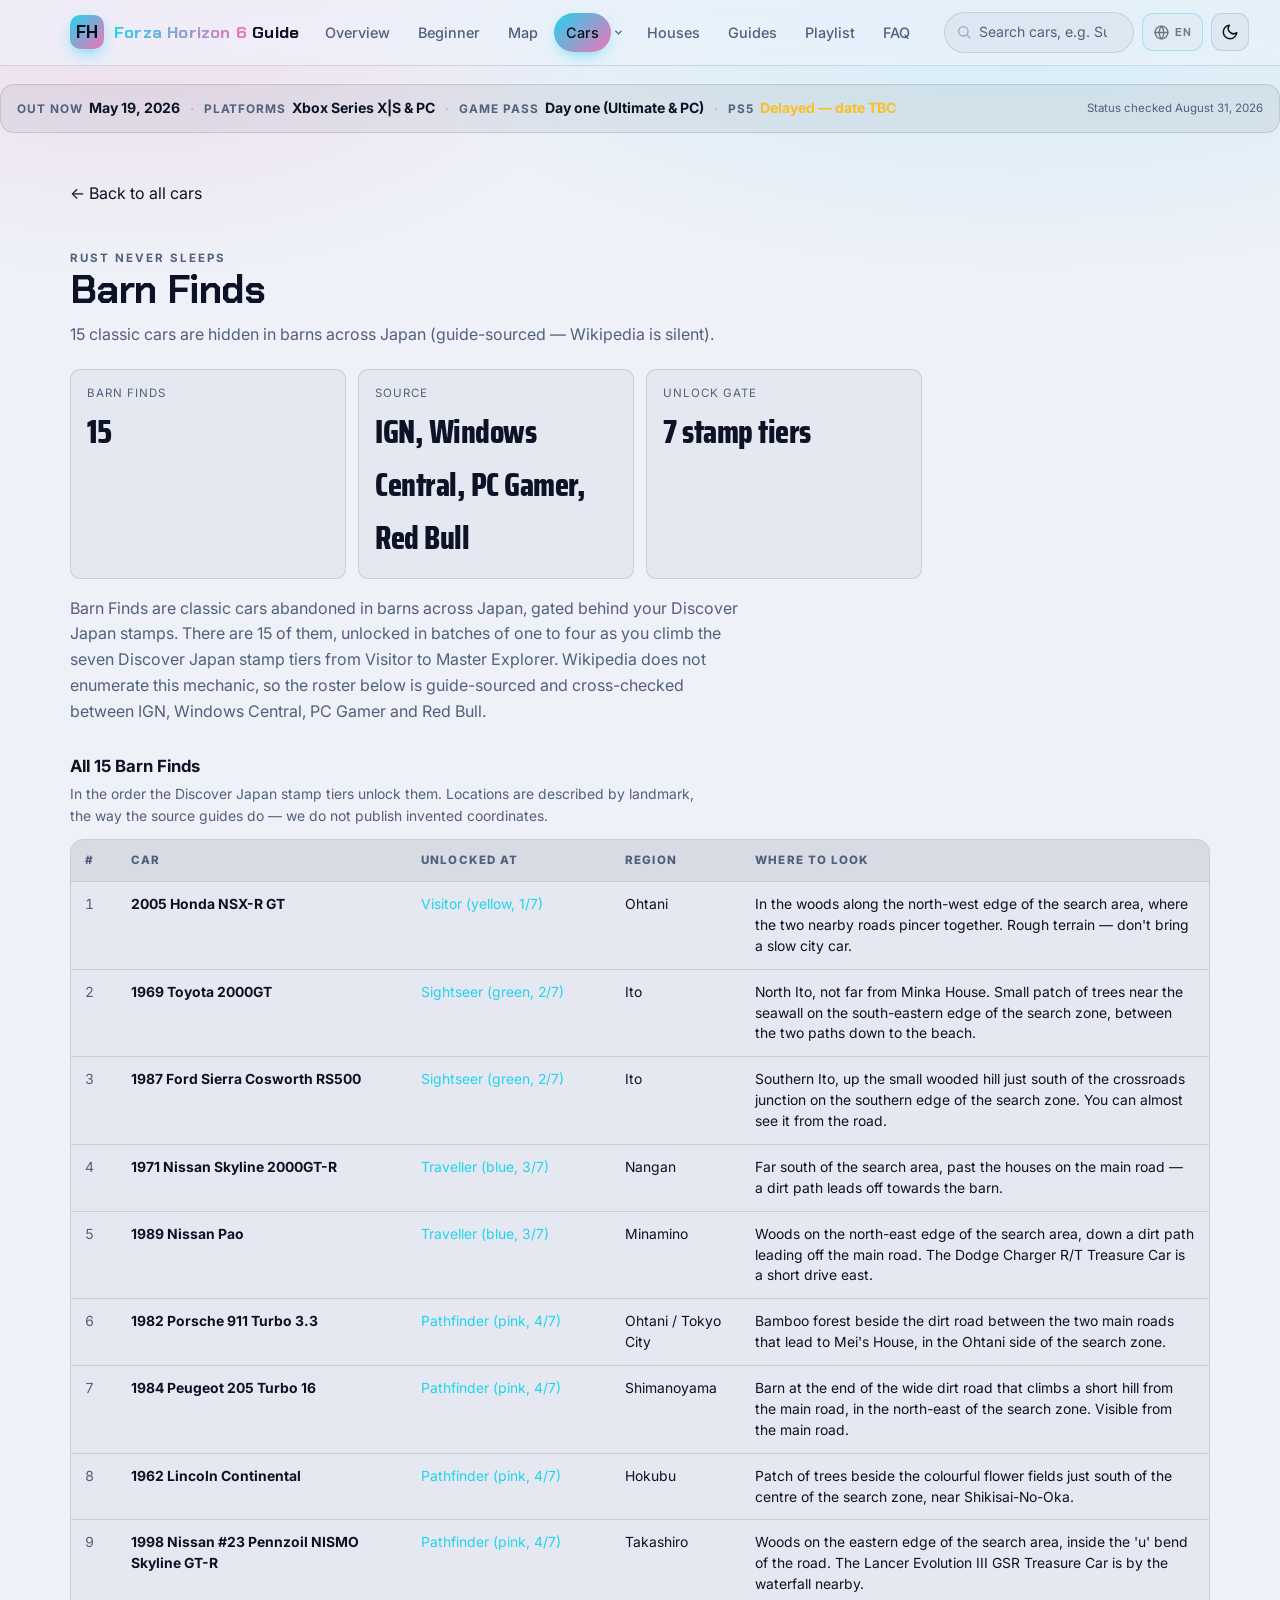
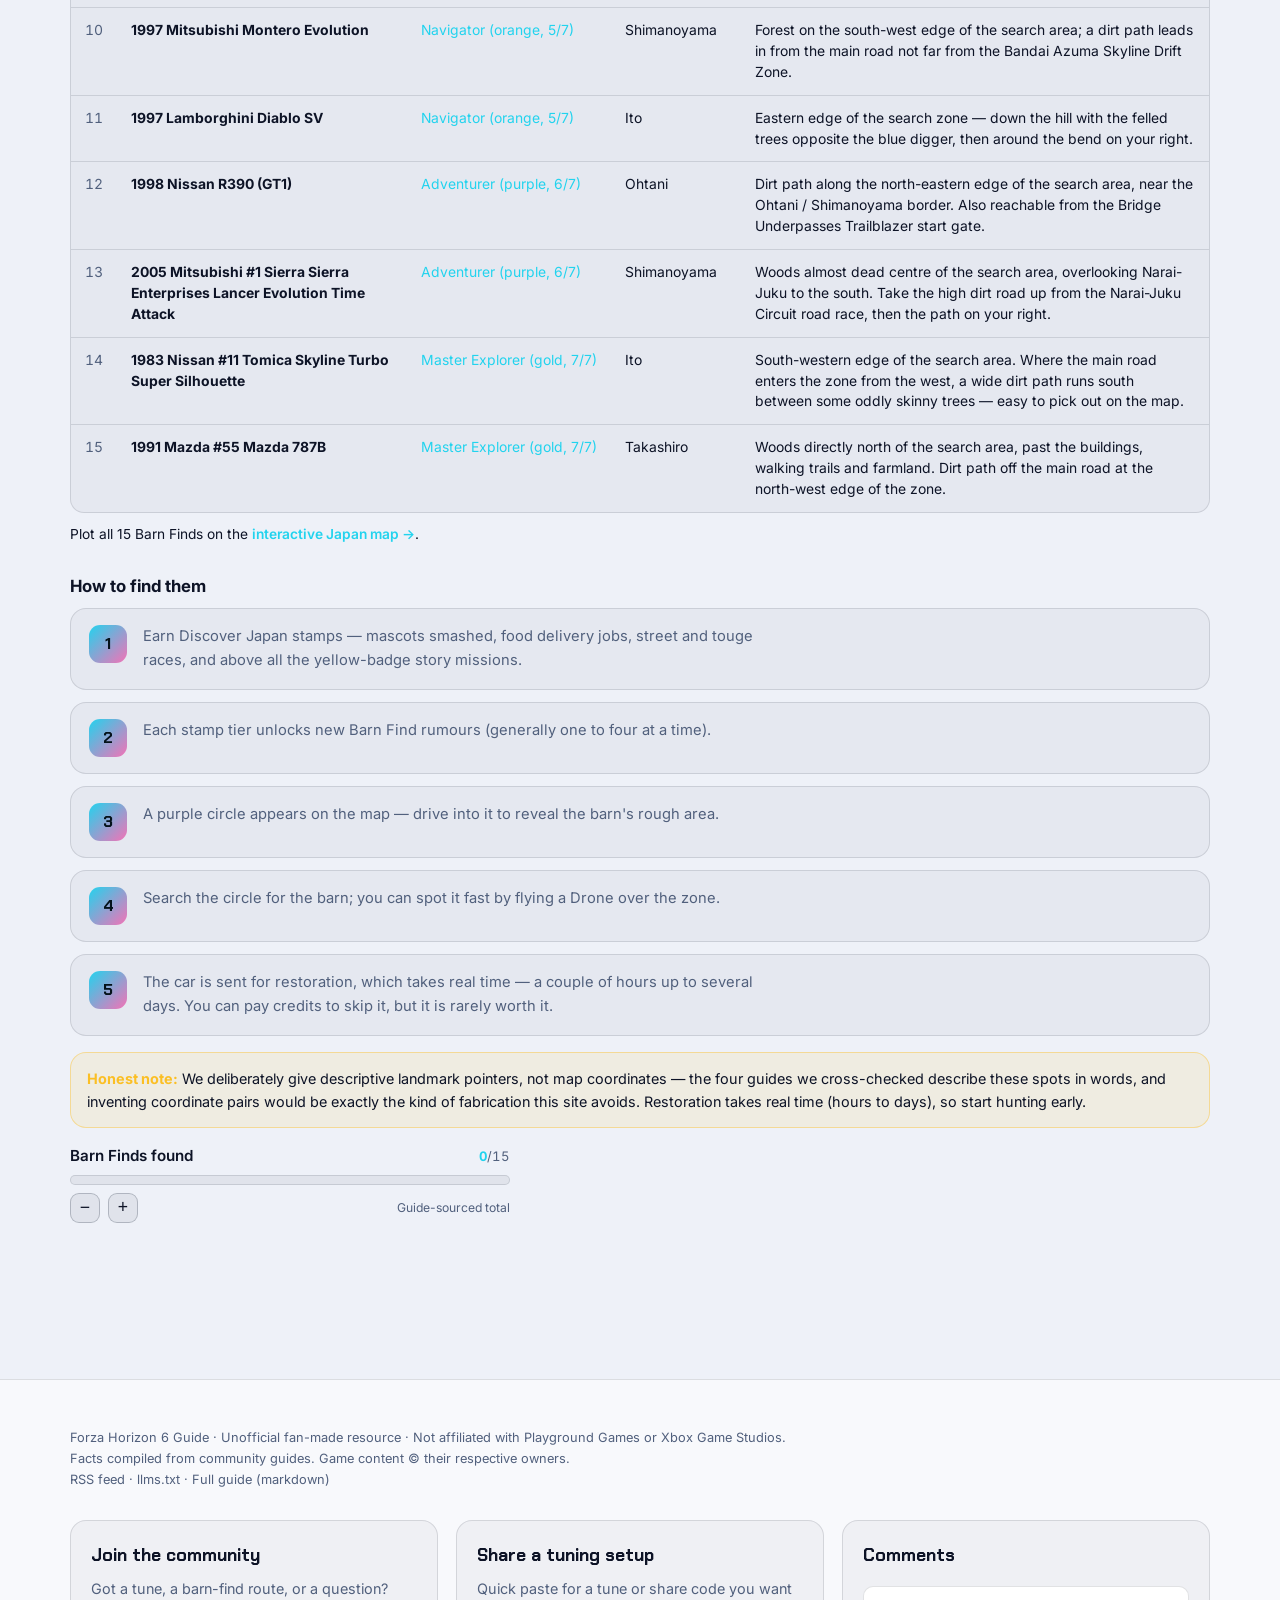
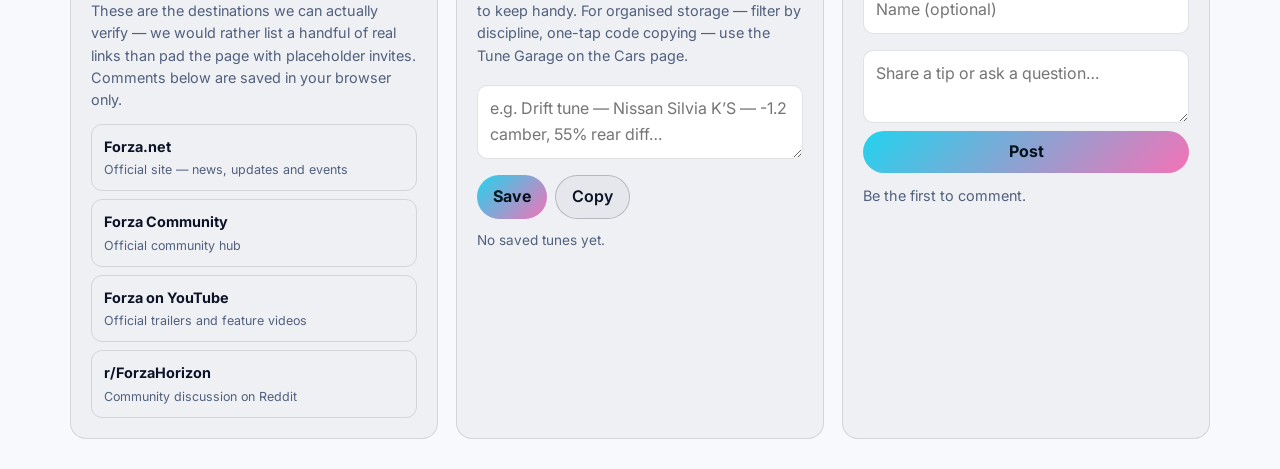
==== commit a2f7e66a: "Treasure Cars GamingBolt grid labels + interactive collectibles map (15 barn/9 treasure)" ====
--- a/barn-finds/index.html
+++ b/barn-finds/index.html
@@ -1047,7 +1047,7 @@
   <link href="https://fonts.googleapis.com/css2?family=Chakra+Petch:wght@400;600;700;800&family=Inter:wght@400;500;600;700;800&family=Saira+Condensed:wght@800;900&display=swap" rel="stylesheet" />
 
   <!-- Styles -->
-  <link rel="stylesheet" href="/assets/css/style.css?v=25" />
+  <link rel="stylesheet" href="/assets/css/style.css?v=27" />
 
   <!-- Prevent theme flash -->
   <script>
@@ -1129,7 +1129,7 @@
   </div>
 
   <main id="app" data-ssg-page="barnfinds">
-<div class="cars-hub"><p class="subpage-back"><a href="/cars/">← Back to all cars</a></p><section id="cars-barn" class="car-sec"><div class="section-head"><p class="eyebrow">Rust never sleeps</p><h2>Barn Finds</h2><p>15 classic cars are hidden in barns across Japan (guide-sourced — Wikipedia is silent).</p></div><div class="facts"><div class="fact" data-reveal="" style="transition-delay: 0ms;"><div class="k">Barn Finds</div><div class="v">15</div></div><div class="fact" data-reveal="" style="transition-delay: 45ms;"><div class="k">Source</div><div class="v">IGN, Windows Central, PC Gamer, Red Bull</div></div><div class="fact" data-reveal="" style="transition-delay: 90ms;"><div class="k">Unlock gate</div><div class="v">7 stamp tiers</div></div></div><p class="lead" style="margin-top:16px">Barn Finds are classic cars abandoned in barns across Japan, gated behind your Discover Japan stamps. There are 15 of them, unlocked in batches of one to four as you climb the seven Discover Japan stamp tiers from Visitor to Master Explorer. Wikipedia does not enumerate this mechanic, so the roster below is guide-sourced and cross-checked between IGN, Windows Central, PC Gamer and Red Bull.</p><h3 class="roster-h">All 15 Barn Finds</h3><p class="roster-sub">In the order the Discover Japan stamp tiers unlock them. Locations are described by landmark, the way the source guides do — we do not publish invented coordinates.</p><div class="roster-wrap"><table class="roster"><thead><tr><th scope="col">#</th><th scope="col">Car</th><th scope="col">Unlocked at</th><th scope="col">Region</th><th scope="col">Where to look</th></tr></thead><tbody><tr><td data-label="#">1</td><td data-label="Car">2005 Honda NSX-R GT</td><td data-label="Unlocked at">Visitor (yellow, 1/7)</td><td data-label="Region">Ohtani</td><td data-label="Where to look">In the woods along the north-west edge of the search area, where the two nearby roads pincer together. Rough terrain — don't bring a slow city car.</td></tr><tr><td data-label="#">2</td><td data-label="Car">1969 Toyota 2000GT</td><td data-label="Unlocked at">Sightseer (green, 2/7)</td><td data-label="Region">Ito</td><td data-label="Where to look">North Ito, not far from Minka House. Small patch of trees near the seawall on the south-eastern edge of the search zone, between the two paths down to the beach.</td></tr><tr><td data-label="#">3</td><td data-label="Car">1987 Ford Sierra Cosworth RS500</td><td data-label="Unlocked at">Sightseer (green, 2/7)</td><td data-label="Region">Ito</td><td data-label="Where to look">Southern Ito, up the small wooded hill just south of the crossroads junction on the southern edge of the search zone. You can almost see it from the road.</td></tr><tr><td data-label="#">4</td><td data-label="Car">1971 Nissan Skyline 2000GT-R</td><td data-label="Unlocked at">Traveller (blue, 3/7)</td><td data-label="Region">Nangan</td><td data-label="Where to look">Far south of the search area, past the houses on the main road — a dirt path leads off towards the barn.</td></tr><tr><td data-label="#">5</td><td data-label="Car">1989 Nissan Pao</td><td data-label="Unlocked at">Traveller (blue, 3/7)</td><td data-label="Region">Minamino</td><td data-label="Where to look">Woods on the north-east edge of the search area, down a dirt path leading off the main road. The Dodge Charger R/T Treasure Car is a short drive east.</td></tr><tr><td data-label="#">6</td><td data-label="Car">1982 Porsche 911 Turbo 3.3</td><td data-label="Unlocked at">Pathfinder (pink, 4/7)</td><td data-label="Region">Ohtani / Tokyo City</td><td data-label="Where to look">Bamboo forest beside the dirt road between the two main roads that lead to Mei's House, in the Ohtani side of the search zone.</td></tr><tr><td data-label="#">7</td><td data-label="Car">1984 Peugeot 205 Turbo 16</td><td data-label="Unlocked at">Pathfinder (pink, 4/7)</td><td data-label="Region">Shimanoyama</td><td data-label="Where to look">Barn at the end of the wide dirt road that climbs a short hill from the main road, in the north-east of the search zone. Visible from the main road.</td></tr><tr><td data-label="#">8</td><td data-label="Car">1962 Lincoln Continental</td><td data-label="Unlocked at">Pathfinder (pink, 4/7)</td><td data-label="Region">Hokubu</td><td data-label="Where to look">Patch of trees beside the colourful flower fields just south of the centre of the search zone, near Shikisai-No-Oka.</td></tr><tr><td data-label="#">9</td><td data-label="Car">1998 Nissan #23 Pennzoil NISMO Skyline GT-R</td><td data-label="Unlocked at">Pathfinder (pink, 4/7)</td><td data-label="Region">Takashiro</td><td data-label="Where to look">Woods on the eastern edge of the search area, inside the 'u' bend of the road. The Lancer Evolution III GSR Treasure Car is by the waterfall nearby.</td></tr><tr><td data-label="#">10</td><td data-label="Car">1997 Mitsubishi Montero Evolution</td><td data-label="Unlocked at">Navigator (orange, 5/7)</td><td data-label="Region">Shimanoyama</td><td data-label="Where to look">Forest on the south-west edge of the search area; a dirt path leads in from the main road not far from the Bandai Azuma Skyline Drift Zone.</td></tr><tr><td data-label="#">11</td><td data-label="Car">1997 Lamborghini Diablo SV</td><td data-label="Unlocked at">Navigator (orange, 5/7)</td><td data-label="Region">Ito</td><td data-label="Where to look">Eastern edge of the search zone — down the hill with the felled trees opposite the blue digger, then around the bend on your right.</td></tr><tr><td data-label="#">12</td><td data-label="Car">1998 Nissan R390 (GT1)</td><td data-label="Unlocked at">Adventurer (purple, 6/7)</td><td data-label="Region">Ohtani</td><td data-label="Where to look">Dirt path along the north-eastern edge of the search area, near the Ohtani / Shimanoyama border. Also reachable from the Bridge Underpasses Trailblazer start gate.</td></tr><tr><td data-label="#">13</td><td data-label="Car">2005 Mitsubishi #1 Sierra Sierra Enterprises Lancer Evolution Time Attack</td><td data-label="Unlocked at">Adventurer (purple, 6/7)</td><td data-label="Region">Shimanoyama</td><td data-label="Where to look">Woods almost dead centre of the search area, overlooking Narai-Juku to the south. Take the high dirt road up from the Narai-Juku Circuit road race, then the path on your right.</td></tr><tr><td data-label="#">14</td><td data-label="Car">1983 Nissan #11 Tomica Skyline Turbo Super Silhouette</td><td data-label="Unlocked at">Master Explorer (gold, 7/7)</td><td data-label="Region">Ito</td><td data-label="Where to look">South-western edge of the search area. Where the main road enters the zone from the west, a wide dirt path runs south between some oddly skinny trees — easy to pick out on the map.</td></tr><tr><td data-label="#">15</td><td data-label="Car">1991 Mazda #55 Mazda 787B</td><td data-label="Unlocked at">Master Explorer (gold, 7/7)</td><td data-label="Region">Takashiro</td><td data-label="Where to look">Woods directly north of the search area, past the buildings, walking trails and farmland. Dirt path off the main road at the north-west edge of the zone.</td></tr></tbody></table></div><h3 class="roster-h">How to find them</h3><ol class="steps" style="list-style:none;padding:0;margin-top:8px;counter-reset:s"><li class="step" data-reveal="" style="transition-delay: 0ms;"><span class="num">1</span><div><p>Earn Discover Japan stamps — mascots smashed, food delivery jobs, street and touge races, and above all the yellow-badge story missions.</p></div></li><li class="step" data-reveal="" style="transition-delay: 45ms;"><span class="num">2</span><div><p>Each stamp tier unlocks new Barn Find rumours (generally one to four at a time).</p></div></li><li class="step" data-reveal="" style="transition-delay: 90ms;"><span class="num">3</span><div><p>A purple circle appears on the map — drive into it to reveal the barn's rough area.</p></div></li><li class="step" data-reveal="" style="transition-delay: 135ms;"><span class="num">4</span><div><p>Search the circle for the barn; you can spot it fast by flying a Drone over the zone.</p></div></li><li class="step" data-reveal="" style="transition-delay: 180ms;"><span class="num">5</span><div><p>The car is sent for restoration, which takes real time — a couple of hours up to several days. You can pay credits to skip it, but it is rarely worth it.</p></div></li></ol><div class="callout"><b>Honest note:</b> We deliberately give descriptive landmark pointers, not map coordinates — the four guides we cross-checked describe these spots in words, and inventing coordinate pairs would be exactly the kind of fabrication this site avoids. Restoration takes real time (hours to days), so start hunting early.</div><div class="trk-row trk-mini" data-trk="barn" data-max="15"><div class="trk-head"><span class="trk-label">Barn Finds found</span><span class="trk-count"><span class="trk-cur">0</span>/15</span></div><div class="trk-bar"><span class="trk-fill" style="width: 0%;"></span></div><div class="trk-ctrl"><button type="button" class="trk-dec" aria-label="Decrease found count">−</button><button type="button" class="trk-inc" aria-label="Increase found count">+</button><span class="trk-note">Guide-sourced total</span></div></div></section></div>
+<div class="cars-hub"><p class="subpage-back"><a href="/cars/">← Back to all cars</a></p><section id="cars-barn" class="car-sec"><div class="section-head"><p class="eyebrow">Rust never sleeps</p><h2>Barn Finds</h2><p>15 classic cars are hidden in barns across Japan (guide-sourced — Wikipedia is silent).</p></div><div class="facts"><div class="fact" data-reveal="" style="transition-delay: 0ms;"><div class="k">Barn Finds</div><div class="v">15</div></div><div class="fact" data-reveal="" style="transition-delay: 45ms;"><div class="k">Source</div><div class="v">IGN, Windows Central, PC Gamer, Red Bull</div></div><div class="fact" data-reveal="" style="transition-delay: 90ms;"><div class="k">Unlock gate</div><div class="v">7 stamp tiers</div></div></div><p class="lead" style="margin-top:16px">Barn Finds are classic cars abandoned in barns across Japan, gated behind your Discover Japan stamps. There are 15 of them, unlocked in batches of one to four as you climb the seven Discover Japan stamp tiers from Visitor to Master Explorer. Wikipedia does not enumerate this mechanic, so the roster below is guide-sourced and cross-checked between IGN, Windows Central, PC Gamer and Red Bull.</p><h3 class="roster-h">All 15 Barn Finds</h3><p class="roster-sub">In the order the Discover Japan stamp tiers unlock them. Locations are described by landmark, the way the source guides do — we do not publish invented coordinates.</p><div class="roster-wrap"><table class="roster"><thead><tr><th scope="col">#</th><th scope="col">Car</th><th scope="col">Unlocked at</th><th scope="col">Region</th><th scope="col">Where to look</th></tr></thead><tbody><tr><td data-label="#">1</td><td data-label="Car">2005 Honda NSX-R GT</td><td data-label="Unlocked at">Visitor (yellow, 1/7)</td><td data-label="Region">Ohtani</td><td data-label="Where to look">In the woods along the north-west edge of the search area, where the two nearby roads pincer together. Rough terrain — don't bring a slow city car.</td></tr><tr><td data-label="#">2</td><td data-label="Car">1969 Toyota 2000GT</td><td data-label="Unlocked at">Sightseer (green, 2/7)</td><td data-label="Region">Ito</td><td data-label="Where to look">North Ito, not far from Minka House. Small patch of trees near the seawall on the south-eastern edge of the search zone, between the two paths down to the beach.</td></tr><tr><td data-label="#">3</td><td data-label="Car">1987 Ford Sierra Cosworth RS500</td><td data-label="Unlocked at">Sightseer (green, 2/7)</td><td data-label="Region">Ito</td><td data-label="Where to look">Southern Ito, up the small wooded hill just south of the crossroads junction on the southern edge of the search zone. You can almost see it from the road.</td></tr><tr><td data-label="#">4</td><td data-label="Car">1971 Nissan Skyline 2000GT-R</td><td data-label="Unlocked at">Traveller (blue, 3/7)</td><td data-label="Region">Nangan</td><td data-label="Where to look">Far south of the search area, past the houses on the main road — a dirt path leads off towards the barn.</td></tr><tr><td data-label="#">5</td><td data-label="Car">1989 Nissan Pao</td><td data-label="Unlocked at">Traveller (blue, 3/7)</td><td data-label="Region">Minamino</td><td data-label="Where to look">Woods on the north-east edge of the search area, down a dirt path leading off the main road. The Dodge Charger R/T Treasure Car is a short drive east.</td></tr><tr><td data-label="#">6</td><td data-label="Car">1982 Porsche 911 Turbo 3.3</td><td data-label="Unlocked at">Pathfinder (pink, 4/7)</td><td data-label="Region">Ohtani / Tokyo City</td><td data-label="Where to look">Bamboo forest beside the dirt road between the two main roads that lead to Mei's House, in the Ohtani side of the search zone.</td></tr><tr><td data-label="#">7</td><td data-label="Car">1984 Peugeot 205 Turbo 16</td><td data-label="Unlocked at">Pathfinder (pink, 4/7)</td><td data-label="Region">Shimanoyama</td><td data-label="Where to look">Barn at the end of the wide dirt road that climbs a short hill from the main road, in the north-east of the search zone. Visible from the main road.</td></tr><tr><td data-label="#">8</td><td data-label="Car">1962 Lincoln Continental</td><td data-label="Unlocked at">Pathfinder (pink, 4/7)</td><td data-label="Region">Hokubu</td><td data-label="Where to look">Patch of trees beside the colourful flower fields just south of the centre of the search zone, near Shikisai-No-Oka.</td></tr><tr><td data-label="#">9</td><td data-label="Car">1998 Nissan #23 Pennzoil NISMO Skyline GT-R</td><td data-label="Unlocked at">Pathfinder (pink, 4/7)</td><td data-label="Region">Takashiro</td><td data-label="Where to look">Woods on the eastern edge of the search area, inside the 'u' bend of the road. The Lancer Evolution III GSR Treasure Car is by the waterfall nearby.</td></tr><tr><td data-label="#">10</td><td data-label="Car">1997 Mitsubishi Montero Evolution</td><td data-label="Unlocked at">Navigator (orange, 5/7)</td><td data-label="Region">Shimanoyama</td><td data-label="Where to look">Forest on the south-west edge of the search area; a dirt path leads in from the main road not far from the Bandai Azuma Skyline Drift Zone.</td></tr><tr><td data-label="#">11</td><td data-label="Car">1997 Lamborghini Diablo SV</td><td data-label="Unlocked at">Navigator (orange, 5/7)</td><td data-label="Region">Ito</td><td data-label="Where to look">Eastern edge of the search zone — down the hill with the felled trees opposite the blue digger, then around the bend on your right.</td></tr><tr><td data-label="#">12</td><td data-label="Car">1998 Nissan R390 (GT1)</td><td data-label="Unlocked at">Adventurer (purple, 6/7)</td><td data-label="Region">Ohtani</td><td data-label="Where to look">Dirt path along the north-eastern edge of the search area, near the Ohtani / Shimanoyama border. Also reachable from the Bridge Underpasses Trailblazer start gate.</td></tr><tr><td data-label="#">13</td><td data-label="Car">2005 Mitsubishi #1 Sierra Sierra Enterprises Lancer Evolution Time Attack</td><td data-label="Unlocked at">Adventurer (purple, 6/7)</td><td data-label="Region">Shimanoyama</td><td data-label="Where to look">Woods almost dead centre of the search area, overlooking Narai-Juku to the south. Take the high dirt road up from the Narai-Juku Circuit road race, then the path on your right.</td></tr><tr><td data-label="#">14</td><td data-label="Car">1983 Nissan #11 Tomica Skyline Turbo Super Silhouette</td><td data-label="Unlocked at">Master Explorer (gold, 7/7)</td><td data-label="Region">Ito</td><td data-label="Where to look">South-western edge of the search area. Where the main road enters the zone from the west, a wide dirt path runs south between some oddly skinny trees — easy to pick out on the map.</td></tr><tr><td data-label="#">15</td><td data-label="Car">1991 Mazda #55 Mazda 787B</td><td data-label="Unlocked at">Master Explorer (gold, 7/7)</td><td data-label="Region">Takashiro</td><td data-label="Where to look">Woods directly north of the search area, past the buildings, walking trails and farmland. Dirt path off the main road at the north-west edge of the zone.</td></tr></tbody></table></div><p class="see-map">Plot all 15 Barn Finds on the <a href="/barn-finds/">interactive Japan map →</a>.</p><h3 class="roster-h">How to find them</h3><ol class="steps" style="list-style:none;padding:0;margin-top:8px;counter-reset:s"><li class="step" data-reveal="" style="transition-delay: 0ms;"><span class="num">1</span><div><p>Earn Discover Japan stamps — mascots smashed, food delivery jobs, street and touge races, and above all the yellow-badge story missions.</p></div></li><li class="step" data-reveal="" style="transition-delay: 45ms;"><span class="num">2</span><div><p>Each stamp tier unlocks new Barn Find rumours (generally one to four at a time).</p></div></li><li class="step" data-reveal="" style="transition-delay: 90ms;"><span class="num">3</span><div><p>A purple circle appears on the map — drive into it to reveal the barn's rough area.</p></div></li><li class="step" data-reveal="" style="transition-delay: 135ms;"><span class="num">4</span><div><p>Search the circle for the barn; you can spot it fast by flying a Drone over the zone.</p></div></li><li class="step" data-reveal="" style="transition-delay: 180ms;"><span class="num">5</span><div><p>The car is sent for restoration, which takes real time — a couple of hours up to several days. You can pay credits to skip it, but it is rarely worth it.</p></div></li></ol><div class="callout"><b>Honest note:</b> We deliberately give descriptive landmark pointers, not map coordinates — the four guides we cross-checked describe these spots in words, and inventing coordinate pairs would be exactly the kind of fabrication this site avoids. Restoration takes real time (hours to days), so start hunting early.</div><div class="trk-row trk-mini" data-trk="barn" data-max="15"><div class="trk-head"><span class="trk-label">Barn Finds found</span><span class="trk-count"><span class="trk-cur">0</span>/15</span></div><div class="trk-bar"><span class="trk-fill" style="width: 0%;"></span></div><div class="trk-ctrl"><button type="button" class="trk-dec" aria-label="Decrease found count">−</button><button type="button" class="trk-inc" aria-label="Increase found count">+</button><span class="trk-note">Guide-sourced total</span></div></div></section></div>
   </main>
   <footer class="site-footer">
     <div class="footer-wrap">
@@ -1233,10 +1233,10 @@
     </div>
   </noscript>
 
-  <script src="/assets/js/data.js?v=19"></script>
+  <script src="/assets/js/data.js?v=21"></script>
   <script src="/assets/js/cars_confirmed.js?v=1"></script>
   <script src="/assets/js/gamersky.js?v=6"></script>
-  <script src="/assets/js/main.js?v=32"></script>
+  <script src="/assets/js/main.js?v=34"></script>
   <script>
     // Load Google's Website Translator (defines googleTranslateElementInit, which main.js sets).
     (function () {
--- a/assets/css/style.css
+++ b/assets/css/style.css
@@ -1 +1 @@
-:root{--bg:#080b16;--bg-2:#0e1322;--bg-grad:radial-gradient(1200px 600px at 80% -10%, rgba(34,211,238,0.10), transparent 60%),radial-gradient(900px 500px at 10% 0%, rgba(244,114,182,0.10), transparent 55%);--surface:rgba(255,255,255,0.045);--surface-2:rgba(255,255,255,0.07);--border:rgba(255,255,255,0.10);--border-strong:rgba(255,255,255,0.18);--text:#e9edf7;--text-dim:#9aa6c2;--accent:#22d3ee;--accent-2:#f472b6;--accent-3:#a78bfa;--ok:#34d399;--warn:#fbbf24;--radius:16px;--radius-sm:10px;--maxw:1180px;--shadow:0 18px 50px -20px rgba(0,0,0,0.7);--ease:cubic-bezier(0.16, 1, 0.3, 1);--font:"Inter",system-ui,-apple-system,"Segoe UI",Roboto,Helvetica,Arial,sans-serif;--display:"Chakra Petch","Inter",system-ui,sans-serif;--display-heavy:"Saira Condensed","Chakra Petch",system-ui,sans-serif;--fs-eyebrow:.72rem;--fs-caption:.78rem;--fs-body:1rem;--fs-sub:1.06rem;--fs-h3:clamp(1.15rem, 1rem + 1.1vw, 1.42rem);--fs-h2:clamp(1.6rem, 1.05rem + 2.6vw, 2.45rem);--fs-display:clamp(2.9rem, 1.4rem + 7.4vw, 6rem);--lh-display:.92;--lh-head:1.12;--lh-body:1.62;--accent-warm:#ff8a3d}[data-theme=light]{--bg:#eef1f8;--bg-2:#ffffff;--bg-grad:radial-gradient(1200px 600px at 80% -10%, rgba(34,211,238,0.18), transparent 60%),radial-gradient(900px 500px at 10% 0%, rgba(244,114,182,0.16), transparent 55%);--surface:rgba(13,19,38,0.035);--surface-2:rgba(13,19,38,0.06);--border:rgba(13,19,38,0.12);--border-strong:rgba(13,19,38,0.22);--text:#0d1326;--text-dim:#51607d;--shadow:0 18px 50px -24px rgba(13,19,38,0.35)}*{box-sizing:border-box}html{scroll-behavior:smooth}body{margin:0;font-family:var(--font);color:var(--text);background:var(--bg);background-image:var(--bg-grad);background-attachment:fixed;line-height:var(--lh-body);-webkit-font-smoothing:antialiased;transition:background-color .4s var(--ease),color .3s var(--ease)}a{color:inherit;text-decoration:none}img{max-width:100%;display:block}.site-header{position:sticky;top:0;z-index:50;backdrop-filter:blur(18px) saturate(160%);-webkit-backdrop-filter:blur(18px) saturate(160%);background:color-mix(in srgb,var(--bg) 72%,transparent);border-bottom:1px solid var(--border)}.nav-wrap{max-width:var(--maxw);margin:0 auto;display:flex;align-items:center;gap:14px;padding:12px 20px}.brand{display:flex;align-items:center;gap:10px;font-family:var(--display);font-weight:700;font-size:1.05rem;letter-spacing:.2px;white-space:nowrap}.brand .logo{width:34px;height:34px;border-radius:10px;display:grid;place-items:center;font-size:1.1rem;background:linear-gradient(135deg,var(--accent),var(--accent-2));color:#04121a;box-shadow:0 6px 18px -6px var(--accent)}.brand b{background:linear-gradient(90deg,var(--accent),var(--accent-2));-webkit-background-clip:text;background-clip:text;color:transparent}.nav{display:flex;align-items:center;gap:4px;margin-left:auto;overflow-x:auto;scrollbar-width:none}.nav::-webkit-scrollbar{display:none}.nav a{padding:8px 12px;border-radius:999px;font-size:.9rem;font-weight:500;color:var(--text-dim);white-space:nowrap;transition:all .25s var(--ease)}.nav a:hover{color:var(--text);background:var(--surface)}.nav a.active{color:#04121a;background:linear-gradient(135deg,var(--accent),var(--accent-2));box-shadow:0 6px 18px -8px var(--accent)}.nav-actions{display:flex;align-items:center;gap:8px;margin-left:8px}.icon-btn{width:38px;height:38px;border-radius:11px;border:1px solid var(--border);background:var(--surface);color:var(--text);cursor:pointer;font-size:1rem;display:grid;place-items:center;transition:all .25s var(--ease)}.icon-btn:hover{border-color:var(--border-strong);transform:translateY(-1px)}.menu-btn{display:none}main{max-width:var(--maxw);margin:0 auto;padding:28px 20px 80px}.section{margin-top:46px;animation:fadeUp .5s var(--ease) both}@keyframes fadeUp{from{opacity:0;transform:translateY(14px)}to{opacity:1;transform:none}}.section-head{margin-bottom:18px}.eyebrow{text-transform:uppercase;letter-spacing:2px;font-size:.72rem;font-weight:700;color:var(--accent);margin:0 0 6px}.section-head h2{font-family:var(--display);font-weight:700;font-size:var(--fs-h2);margin:0 0 10px;line-height:var(--lh-head);letter-spacing:-.6px}.section-head p{color:var(--text-dim);margin:0}.lead{color:var(--text-dim);margin:6px 0 0}.hero{position:relative;overflow:hidden;border:1px solid var(--border);border-radius:24px;padding:clamp(40px,5vw,74px) clamp(22px,4vw,48px);margin-top:26px;background:radial-gradient(700px 360px at 85% 0,rgba(34,211,238,.18),transparent 60%),radial-gradient(620px 360px at 5% 100%,rgba(244,114,182,.16),transparent 60%),linear-gradient(160deg,var(--bg-2),var(--bg));box-shadow:var(--shadow)}.hero::after{content:"";position:absolute;inset:0;background-image:linear-gradient(transparent 0 39px,rgba(255,255,255,.04) 40px),linear-gradient(90deg,transparent 0 39px,rgba(255,255,255,.04) 40px);background-size:40px 40px;opacity:.5;pointer-events:none;mask-image:radial-gradient(circle at 50% 30%,#000,transparent 75%)}.hero>*{position:relative;z-index:1}.hero .eyebrow{color:var(--accent-2)}.hero h1{font-family:var(--display-heavy);font-weight:900;font-size:var(--fs-display);line-height:var(--lh-display);letter-spacing:-1.5px;margin:10px 0 16px;background:linear-gradient(100deg,#fff 0,var(--accent) 32%,#fff 50%,var(--accent-2) 68%,#fff 100%);background-size:220% 100%;-webkit-background-clip:text;background-clip:text;color:transparent;animation:heroShimmer 7s linear infinite,heroIn .8s var(--ease) both .14s}@keyframes heroShimmer{0%{background-position:120% 0}100%{background-position:-120% 0}}.hero p{font-size:1.08rem;color:var(--text-dim);max-width:60ch;margin:0 0 22px;animation:heroIn .7s var(--ease) both .24s}.hero .cover-pill{display:inline-flex;align-items:center;gap:8px;padding:8px 14px;border-radius:999px;border:1px solid var(--border-strong);background:var(--surface);font-size:.85rem;color:var(--text)}.hero .cover-pill b{color:var(--accent)}.hero--art{background-image:linear-gradient(115deg,rgba(8,6,20,.84) 0,rgba(8,6,20,.42) 46%,rgba(8,6,20,0) 80%),url('../img/hero.svg');background-size:cover,cover;background-position:50% 32%,center;background-repeat:no-repeat;min-height:440px;display:flex;flex-direction:column;justify-content:flex-end}.hero--art::after{opacity:.22;background-image:linear-gradient(transparent 0 39px,rgba(255,255,255,.05) 40px),linear-gradient(90deg,transparent 0 39px,rgba(255,255,255,.05) 40px),url("data:image/svg+xml,%3Csvg xmlns='http://www.w3.org/2000/svg' width='140' height='140'%3E%3Cfilter id='n'%3E%3CfeTurbulence type='fractalNoise' baseFrequency='0.85' numOctaves='2' stitchTiles='stitch'/%3E%3C/filter%3E%3Crect width='100%25' height='100%25' filter='url(%23n)' opacity='0.55'/%3E%3C/svg%3E");background-size:40px 40px,40px 40px,140px 140px}.hero--art .cover-pill,.hero--art .eyebrow,.hero--art h1,.hero--art p{position:relative;z-index:2}.hero--art p{color:rgba(255,255,255,.88)}.hero--art::before{content:"";position:absolute;z-index:0;width:62%;height:170%;top:-35%;right:-12%;background:radial-gradient(closest-side,color-mix(in srgb,var(--accent-warm) 40%,transparent),transparent 70%);filter:blur(22px);opacity:.55;pointer-events:none;animation:9s ease-in-out infinite alternate heroGlow}@keyframes heroGlow{from{transform:translateX(0) scale(1)}to{transform:translateX(-14%) scale(1.14)}}.facts{display:grid;grid-template-columns:repeat(4,1fr);gap:12px;margin-top:22px}.fact{border:1px solid var(--border);border-radius:var(--radius-sm);background:var(--surface);padding:14px 16px}.fact .k{font-size:.72rem;text-transform:uppercase;letter-spacing:1px;color:var(--text-dim)}.fact .v{font-family:var(--display);font-size:1.25rem;margin-top:2px}.grid{display:grid;gap:16px}.grid.cols-2{grid-template-columns:repeat(2,1fr)}.grid.cols-3{grid-template-columns:repeat(3,1fr)}.card{border:1px solid var(--border);border-radius:var(--radius);background:var(--surface);padding:18px;transition:transform .3s var(--ease),border-color .3s var(--ease),background .3s var(--ease)}.card:hover{transform:translateY(-4px);border-color:var(--border-strong);background:var(--surface-2)}.card h3{font-family:var(--display);margin:0 0 6px;font-size:1.1rem}.card p{margin:0;color:var(--text-dim);font-size:.92rem}.card .ico{font-family:var(--display);font-size:.82rem;font-weight:700;letter-spacing:.12em;color:var(--accent);margin-bottom:10px;display:block}.car-group>h3{font-family:var(--display)}.car-group>.note{color:var(--text-dim);font-size:.85rem;margin:0 0 14px}.car-grid{display:grid;grid-template-columns:repeat(auto-fill,minmax(240px,1fr));gap:14px}.car-card{display:flex;gap:12px;align-items:center;border:1px solid var(--border);border-radius:var(--radius);background:var(--surface);padding:14px;transition:all .3s var(--ease)}.car-card:hover{transform:translateY(-3px);border-color:var(--border-strong);background:var(--surface-2)}.car-thumb{flex:0 0 auto;width:64px;height:64px;border-radius:13px;object-fit:cover;display:block;padding:0;color:#04121a;background:linear-gradient(135deg,var(--accent),var(--accent-2))}.car-meta{min-width:0}.car-meta .yr{font-size:.72rem;color:var(--text-dim)}.car-meta .nm{font-weight:600;font-size:.96rem;line-height:1.2}.car-meta .mk{font-size:.8rem;color:var(--text-dim)}.tag{display:inline-block;margin-top:5px;font-size:.68rem;font-weight:700;padding:2px 8px;border-radius:999px;letter-spacing:.4px;color:var(--accent);background:color-mix(in srgb,var(--accent) 14%,transparent);border:1px solid color-mix(in srgb,var(--accent) 35%,transparent)}.car-note{color:var(--text-dim)}.src-chip{display:inline-block;margin-top:5px;font-size:.6rem;font-weight:700;letter-spacing:.5px;padding:1px 6px;border-radius:999px;text-transform:uppercase;color:var(--text-dim);background:color-mix(in srgb,var(--text-dim) 14%,transparent);border:1px solid color-mix(in srgb,var(--text-dim) 30%,transparent)}.src-chip.src-gb,.src-chip.src-wc{color:#6ee7b7;border-color:color-mix(in srgb,#34d399 35%,transparent)}.src-chip.src-forza{color:#fcd34d;border-color:color-mix(in srgb,#fbbf24 35%,transparent)}.best-cat{margin-top:26px}.best-cat>h3{font-family:var(--display);font-size:1.2rem;margin:0 0 12px;display:flex;align-items:center;gap:10px}.best-cat>h3::before{content:"";background:linear-gradient(var(--accent),var(--accent-2))}.pick{border:1px solid var(--border);border-radius:var(--radius);background:var(--surface);padding:14px 16px}.pick .pc{font-family:var(--display)}.pick .pw{color:var(--text-dim);font-size:.88rem;margin-top:3px}.best-faq{margin-top:38px;border-top:1px solid var(--border);padding-top:26px}.best-faq>h3{font-family:var(--display);font-size:1.15rem;margin:0 0 16px;display:flex;align-items:center;gap:10px}.best-faq>h3::before{content:"";background:linear-gradient(var(--accent),var(--accent-2))}.faq-item{padding:14px 16px;border:1px solid var(--border);border-radius:var(--radius);background:var(--surface);margin-bottom:12px}.faq-item h4{margin:0 0 6px;font-size:1rem;color:var(--text)}.faq-item p{margin:0;color:var(--text-dim);font-size:.9rem;line-height:1.55}.region-grid{display:grid;grid-template-columns:repeat(auto-fill,minmax(280px,1fr));gap:14px}.region-card{border:1px solid var(--border);border-radius:var(--radius);background:var(--surface);padding:18px;cursor:pointer;transition:all .3s var(--ease);text-align:left;width:100%;color:var(--text)}.region-card.open,.region-card:hover{border-color:var(--border-strong);background:var(--surface-2);transform:translateY(-3px)}.region-card h3{font-family:var(--display);margin:0 0 6px;display:flex;align-items:center;gap:8px}.region-card .blurb{color:var(--text-dim);font-size:.9rem;margin:0}.rtag{font-size:.6rem;font-weight:700;letter-spacing:.06em;text-transform:uppercase;padding:2px 8px;border-radius:999px;border:1px solid var(--border-strong);color:var(--text-dim);vertical-align:middle}.rtag.ok{color:var(--accent);border-color:color-mix(in srgb,var(--accent) 50%,transparent)}.region-card .feats{margin:12px 0 0;padding:0;list-style:none;display:none}.region-card.open .feats{display:block;animation:fadeUp .35s var(--ease) both}.region-card .feats li{font-size:.85rem;color:var(--text-dim);padding:5px 0 5px 18px;position:relative}.region-card .feats li::before{content:"▹";position:absolute;left:0;color:var(--accent)}.legend{display:flex;flex-wrap:wrap;gap:10px 22px;margin-top:22px;padding-top:18px;border-top:1px solid var(--border)}.legend div{display:flex;align-items:center;gap:8px;font-size:.85rem;color:var(--text-dim)}.map-wrap{margin:18px 0 6px}.map-wrap img{width:100%;height:auto;display:block;border-radius:var(--radius);border:1px solid var(--border);box-shadow:0 14px 44px -20px rgba(0,0,0,.75)}.steps{display:grid;gap:12px}.step{display:flex;gap:16px;align-items:flex-start;border:1px solid var(--border);border-radius:var(--radius);background:var(--surface);padding:16px 18px;transition:all .3s var(--ease)}.step:hover{border-color:var(--border-strong);background:var(--surface-2)}.step .num{flex:0 0 auto;width:38px;height:38px;border-radius:11px;display:grid;place-items:center;font-family:var(--display);font-weight:800;color:#04121a;background:linear-gradient(135deg,var(--accent),var(--accent-2))}.step h4{margin:4px 0;font-family:var(--display);font-size:1.02rem}.step p{margin:0;color:var(--text-dim);font-size:.92rem}.settings-box{margin-top:18px;border:1px dashed var(--border-strong);border-radius:var(--radius);background:var(--surface);padding:16px 18px}.settings-box h4{margin:0 0 10px;font-family:var(--display)}.settings-box ul{margin:0;padding-left:18px;color:var(--text-dim);font-size:.9rem}.settings-box li{margin:4px 0}.house-grid{display:grid;grid-template-columns:repeat(auto-fill,minmax(300px,1fr));gap:14px}.house-img{display:block;width:100%;height:auto;margin:-18px -18px 14px}.house-card:hover{transform:translateY(-3px);border-color:var(--border-strong);background:var(--surface-2)}.house-card h3{font-family:var(--display);margin:0 0 6px}.house-card .price{color:var(--accent);font-weight:700;font-size:.85rem}.house-card .bonus{color:var(--ok);font-size:.82rem;margin:4px 0}.house-card p{color:var(--text-dim);font-size:.88rem;margin:6px 0 0}.house-card{border:1px solid var(--border);border-radius:var(--radius);background:var(--surface);padding:18px;transition:all .3s var(--ease);overflow:hidden;display:flex;flex-direction:column;gap:8px;position:relative}.house-card.featured{border-color:color-mix(in srgb,var(--accent) 55%,transparent);background:color-mix(in srgb,var(--accent) 8%,var(--surface))}.house-flag{position:absolute;top:12px;right:12px;font-size:.64rem;font-weight:700;letter-spacing:.6px;text-transform:uppercase;color:#fff;background:var(--accent);padding:3px 8px;border-radius:999px}.house-top{display:flex;align-items:baseline;justify-content:space-between;gap:10px}.house-top h3{font-family:var(--display);margin:0;font-size:1.05rem}.region-tag{flex:none;font-size:.68rem;font-weight:600;letter-spacing:.4px;text-transform:uppercase;color:var(--text-dim);border:1px solid var(--border);border-radius:999px;padding:2px 9px;background:var(--surface-2)}.house-meta{display:flex;flex-wrap:wrap;gap:6px}.hm{font-size:.74rem;font-weight:600;border-radius:999px;padding:3px 9px}.hm.price{color:var(--accent);background:color-mix(in srgb,var(--accent) 12%,transparent)}.hm.stamp{color:#fff}.st-yellow{background:#d9a400}.st-green{background:#3a9d4e}.st-blue{background:#2f7fd1}.st-orange{background:#d9722a}.st-purple{background:#8a5cd1}.st-gold{background:#c9a227}.st-default{background:var(--text-dim)}.perk{display:flex;flex-direction:column;gap:1px;padding:8px 10px;border-radius:var(--radius-sm);background:var(--surface-2);border:1px solid var(--border)}.perk-name{font-weight:700;color:var(--ok);font-size:.85rem}.perk-detail{font-size:.8rem;color:var(--text-dim)}.estate-box{margin-top:22px;border:1px solid var(--border-strong);border-radius:var(--radius);background:var(--surface);padding:18px}.estate-head{display:flex;align-items:baseline;justify-content:space-between;gap:12px;flex-wrap:wrap;margin-bottom:12px}.estate-head h3{font-family:var(--display);margin:0;font-size:1.1rem}.estate-sub{font-size:.72rem;color:var(--text-dim)}.estate-list{list-style:none;margin:0;padding:0;display:grid;grid-template-columns:repeat(auto-fill,minmax(220px,1fr));gap:8px 18px}.estate-list li{display:flex;gap:8px;font-size:.86rem}.estate-list .eb-t{font-weight:700;color:var(--text);flex:none;min-width:96px}.estate-list .eb-d{color:var(--text-dim)}.garages-box{margin-top:22px;border:1px solid var(--border);border-radius:var(--radius);background:color-mix(in srgb,var(--warn) 7%,var(--surface));padding:16px 18px}.garages-box h3{font-family:var(--display);margin:0 0 8px;font-size:1.05rem}.garages-box p{margin:0 0 6px;font-size:.9rem;color:var(--text)}.garages-box p.muted{color:var(--text-dim);font-size:.82rem;margin-bottom:0}.garage-grid{display:grid;grid-template-columns:repeat(auto-fill,minmax(108px,1fr));gap:10px;margin-top:14px}.garage-tile{display:flex;flex-direction:column;align-items:center;gap:6px;text-align:center;padding:12px 8px;border:1px solid var(--border);border-radius:var(--radius-sm);background:var(--surface-2)}.garage-ico{width:40px;height:40px}.gt-n{font-family:var(--display);font-weight:700;font-size:.9rem}.gt-s{font-size:.66rem;font-weight:700;letter-spacing:.04em;text-transform:uppercase;padding:2px 8px;border-radius:999px}.gt-tbc{color:var(--text-dim);border:1px solid var(--border-strong)}.gt-confirmed{color:#04121a;background:linear-gradient(135deg,var(--accent),var(--accent-2))}.order-box{margin-top:22px}.order-box h3{font-family:var(--display);margin:0 0 12px;font-size:1.1rem}.order-list{list-style:none;margin:0;padding:0;counter-reset:o;display:grid;gap:8px}.order-list li{display:flex;align-items:flex-start;gap:12px;padding:10px 14px;border:1px solid var(--border);border-radius:var(--radius-sm);background:var(--surface)}.ord-n{flex:none;width:26px;height:26px;border-radius:50%;display:grid;place-items:center;background:var(--accent);color:#fff;font-weight:700;font-size:.82rem}.ord-body{display:flex;flex-direction:column;gap:1px}.ord-name{font-weight:700;font-size:.92rem}.ord-why{font-size:.82rem;color:var(--text-dim)}.callout{margin-top:16px;border:1px solid color-mix(in srgb,var(--warn) 40%,transparent);background:color-mix(in srgb,var(--warn) 10%,transparent);border-radius:var(--radius);padding:14px 16px;font-size:.9rem;color:var(--text)}.callout b{color:var(--warn)}.site-footer{border-top:1px solid var(--border);margin-top:60px;background:color-mix(in srgb,var(--bg-2) 60%,transparent)}.footer-wrap{max-width:var(--maxw);margin:0 auto;padding:30px 20px}.footer-meta{margin-top:18px;color:var(--text-dim);font-size:.8rem}.cars-hub{margin-top:8px}.cars-subnav{position:sticky;top:64px;z-index:20;display:flex;gap:8px;overflow-x:auto;scrollbar-width:none;padding:10px 2px;margin-bottom:18px;background:color-mix(in srgb,var(--bg) 86%,transparent);backdrop-filter:blur(10px);border-bottom:1px solid var(--border)}.cars-subnav::-webkit-scrollbar{display:none}.cars-subnav button{flex:0 0 auto;padding:7px 14px;border-radius:999px;display:inline-flex;align-items:center;gap:7px;border:1px solid var(--border);background:var(--surface);color:var(--text-dim);font:inherit;font-size:.85rem;font-weight:500;cursor:pointer;white-space:nowrap;transition:all .25s var(--ease)}.cars-subnav button svg{width:17px;height:17px;flex:0 0 auto;transition:transform .25s var(--ease)}.cars-subnav button .lbl{line-height:1}.cars-subnav button:hover{color:var(--text);border-color:var(--border-strong)}.cars-subnav button:hover svg{transform:scale(1.12)}.cars-subnav button.active{color:#04121a;border-color:transparent;background:linear-gradient(135deg,var(--accent),var(--accent-2))}.car-sec{padding-top:26px;scroll-margin-top:120px}.car-sec+.car-sec{margin-top:10px;border-top:1px solid var(--border)}.cars-overview{margin:22px 0 6px}.co-head{font-family:var(--display);font-weight:700;font-size:.82rem;text-transform:uppercase;letter-spacing:1.5px;color:var(--accent);margin-bottom:12px}.grid.cols-4{grid-template-columns:repeat(4,1fr)}.way{border:1px solid var(--border);border-radius:var(--radius);background:var(--surface);padding:15px 16px;transition:all .3s var(--ease)}.way:hover{border-color:var(--border-strong);background:var(--surface-2);transform:translateY(-3px)}.way h4{font-family:var(--display);margin:0 0 5px;font-size:1rem}.way p{margin:0;color:var(--text-dim);font-size:.85rem}.map-extra{display:grid;grid-template-columns:1fr 1fr;gap:16px;margin-top:24px}.me-block{border:1px solid var(--border);border-radius:var(--radius);background:var(--surface);padding:18px}.me-block h3{font-family:var(--display);font-size:1.08rem;margin:0 0 12px;display:flex;align-items:center;gap:10px}.me-block h3::before{content:"";background:linear-gradient(var(--accent),var(--accent-2))}.me-list{margin:0;padding:0;list-style:none}.me-list li{font-size:.9rem;color:var(--text-dim);padding:7px 0;border-top:1px solid var(--border)}.me-list li:first-child{border-top:none}.me-list b{color:var(--text);font-weight:700}.glossary{margin-top:26px;border-top:1px solid var(--border);padding-top:22px}.credits-box>h3,.glossary>h3{font-family:var(--display);font-size:1.15rem;margin:0 0 16px;display:flex;align-items:center;gap:10px}.credits-box>h3::before,.glossary>h3::before{content:"";background:linear-gradient(var(--accent),var(--accent-2))}.glossary dl{display:grid;grid-template-columns:repeat(auto-fill,minmax(320px,1fr));gap:14px;margin:0}.gl{border:1px solid var(--border);border-radius:var(--radius);background:var(--surface);padding:14px 16px}.gl dt{font-family:var(--display);font-weight:700;color:var(--accent);font-size:.95rem;margin-bottom:4px}.gl dd{margin:0;color:var(--text-dim);font-size:.88rem;line-height:1.55}.credits-box{margin-top:26px;border:1px solid color-mix(in srgb,var(--ok) 35%,transparent);border-radius:var(--radius);background:color-mix(in srgb,var(--ok) 9%,transparent);padding:18px 20px}.credits-box ul{margin:0;padding-left:20px;color:var(--text);font-size:.92rem}.credits-box li{margin:6px 0}.house-tips{margin-top:24px;border-top:1px solid var(--border);padding-top:22px}.house-tips>h3{font-family:var(--display);font-size:1.15rem;margin:0 0 14px;display:flex;align-items:center;gap:10px}.house-tips>h3::before{content:"";background:linear-gradient(var(--accent),var(--accent-2))}.house-tips ul{margin:0;padding-left:20px;color:var(--text-dim);font-size:.92rem}.house-tips li{margin:6px 0}@media (max-width:880px){.nav-wrap{gap:8px;padding:10px 14px}.nav{margin-left:0;flex:1 1 auto}.nav a{padding:8px 11px;font-size:.85rem}.menu-btn{display:none}.facts{grid-template-columns:repeat(2,1fr)}.grid.cols-2,.grid.cols-3{grid-template-columns:1fr}.grid.cols-4{grid-template-columns:repeat(2,1fr)}.glossary dl,.map-extra{grid-template-columns:1fr}}@media (max-width:520px){.hero{padding:38px 22px}.facts{grid-template-columns:1fr 1fr}}.credits{display:flex;flex-wrap:wrap;gap:10px 28px;max-width:var(--maxw);margin:0 auto;padding:16px 22px;border-top:1px solid var(--border);border-bottom:1px solid var(--border);background:var(--surface);font-size:.86rem;color:var(--text-dim)}.credits b{color:var(--text);font-weight:600;margin-right:6px}.rec-grid{display:grid;grid-template-columns:repeat(auto-fill,minmax(180px,1fr));gap:10px;margin-top:8px}.rec{display:flex;align-items:center;justify-content:space-between;gap:12px;padding:11px 14px;border-radius:var(--radius-sm);background:var(--surface);border:1px solid var(--border);transition:transform .25s var(--ease),border-color .25s var(--ease)}.rec:hover{transform:translateY(-2px);border-color:var(--border-strong)}.rec .ro{color:var(--text-dim);font-size:.88rem}.rec .rs{color:var(--accent);font-variant-numeric:tabular-nums}.timeline{list-style:none;margin:10px 0 0;padding:0;position:relative}.timeline::before{content:"";position:absolute;left:8px;top:6px;bottom:6px;width:2px;background:linear-gradient(var(--accent),var(--accent-2))}.tl{position:relative;padding:0 0 18px 30px}.tl::before{content:"";position:absolute;left:2px;top:5px;width:14px;height:14px;border-radius:50%;background:var(--bg);border:3px solid var(--accent)}.tl-d{display:block;font-size:.78rem;color:var(--accent-3);font-weight:600;letter-spacing:.02em}.tl-e{display:block;color:var(--text);font-size:.95rem;margin-top:2px}.badge{display:inline-block;letter-spacing:.08em;vertical-align:middle;color:#04121a;background:linear-gradient(135deg,var(--accent),#67e8f9);box-shadow:0 2px 10px -2px rgba(34,211,238,.6)}.noscript-content{max-width:820px;margin:32px auto;padding:0 22px 60px;color:var(--text)}.noscript-content h1{font-family:var(--font-display);font-size:2rem;margin:24px 0 8px}.noscript-content h2{font-family:var(--font-display);font-size:1.3rem;margin:28px 0 8px;color:var(--accent)}.noscript-content p{color:var(--text-dim);line-height:1.7}.noscript-content ol,.noscript-content ul{color:var(--text-dim);line-height:1.7;padding-left:22px}.noscript-content a{color:var(--accent)}.car-card:active,.card:active,.cars-subnav button:active,.cf-chip:active,.fact:active,.faq-item:active,.gl:active,.house-card:active,.icon-btn:active,.me-block:active,.nav a:active,.pick:active,.pitfall:active,.rec:active,.region-card:active,.step:active,.tm-item:active,.way:active{transform:translateY(1px) scale(.992);transition-duration:.08s}.cars-subnav button.active:active,.cf-chip.active:active,.nav a.active:active,.tm-item.active:active{transform:translateY(1px) scale(.985)}:focus-visible{outline:2px solid var(--accent);outline-offset:2px;border-radius:4px}.cars-subnav button:focus-visible,.cf-chip:focus-visible,.icon-btn:focus-visible,.map-pin:focus-visible,.nav a:focus-visible,.tm-item:focus-visible{outline:0;box-shadow:0 0 0 3px color-mix(in srgb,var(--accent) 45%,transparent)}::selection{background:color-mix(in srgb,var(--accent) 35%,transparent);color:#fff}html.js-reveal [data-reveal]{opacity:0;transform:translateY(22px);transition:opacity .6s var(--ease),transform .6s var(--ease);will-change:opacity,transform}html.js-reveal [data-reveal].in{opacity:1;transform:none}.translate-wrap{position:relative;display:inline-flex}.translate-btn{display:inline-flex;align-items:center;gap:5px;width:auto;padding:0 11px 0 10px}.translate-btn svg{width:17px;height:17px;flex:0 0 auto}.translate-code{font-family:var(--display);font-weight:700;font-size:.7rem;letter-spacing:.5px;line-height:1}.translate-menu{position:absolute;top:calc(100% + 10px);right:0;z-index:60;width:224px;padding:8px;display:flex;flex-direction:column;gap:2px;background:color-mix(in srgb,var(--bg) 88%,transparent);backdrop-filter:blur(22px) saturate(170%);-webkit-backdrop-filter:blur(22px) saturate(170%);border:1px solid var(--border);border-radius:16px;box-shadow:0 22px 55px -22px rgba(0,0,0,.65);opacity:0;transform:translateY(-6px) scale(.98);transform-origin:top right;transition:opacity .2s var(--ease),transform .2s var(--ease)}.translate-menu[hidden]{display:none}.translate-menu.open{opacity:1;transform:translateY(0) scale(1)}.tm-head{font-family:var(--display);font-weight:600;font-size:.76rem;color:var(--text-dim);padding:4px 10px 6px}.tm-item{text-align:left;padding:9px 11px;border-radius:10px;border:0;background:0 0;color:var(--text);font-size:.9rem;cursor:pointer;transition:all .2s var(--ease)}.tm-item:hover{background:var(--surface)}.tm-item.active{background:linear-gradient(135deg,var(--accent),var(--accent-2));color:#04121a;font-weight:600}.tm-foot{font-size:.66rem;color:var(--text-dim);opacity:.65;padding:7px 10px 2px;text-align:right}#google_translate_element{position:absolute;width:1px;height:1px;overflow:hidden;opacity:0;pointer-events:none;left:-9999px;top:-9999px}#goog-gt-tt,.goog-te-balloon-frame,.goog-te-banner-frame,.goog-te-gadget span,.goog-te-menu-frame,.goog-te-spinner-pos,body>.skiptranslate{display:none!important}.goog-te-gadget{font-size:0!important;line-height:0!important}html.no-google-translate .translate-btn{opacity:.55}.map-canvas{position:relative}.map-hint{margin:10px 0 0;font-size:.82rem;color:var(--text-dim);text-align:center}.map-pin{position:absolute;transform:translate(-50%,-50%);display:flex;flex-direction:column;align-items:center;gap:5px;background:0 0;border:none;padding:0;cursor:pointer;z-index:4}.map-pin .mp-dot{width:16px;height:16px;border-radius:50%;background:var(--accent);box-shadow:0 0 0 4px color-mix(in srgb,var(--accent) 28%,transparent);animation:pinPulse 2.2s var(--ease) infinite;transition:transform .25s var(--ease)}.map-pin:not(.pin-ok) .mp-dot{background:var(--accent-3);box-shadow:0 0 0 4px color-mix(in srgb,var(--accent-3) 28%,transparent)}.map-pin .mp-lbl{font-size:.68rem;font-weight:700;letter-spacing:.02em;white-space:nowrap;color:#fff;background:rgba(8,11,22,.74);padding:2px 8px;border-radius:999px;border:1px solid var(--border-strong);opacity:0;transform:translateY(-3px);transition:opacity .25s var(--ease),transform .25s var(--ease);pointer-events:none}.map-pin:focus-visible .mp-lbl,.map-pin:hover .mp-lbl{opacity:1;transform:none}.map-pin:focus-visible .mp-dot,.map-pin:hover .mp-dot{transform:scale(1.3)}.map-pin:focus-visible{outline:0}.map-pin:focus-visible .mp-dot{box-shadow:0 0 0 5px color-mix(in srgb,var(--accent) 45%,transparent)}@keyframes pinPulse{0%{box-shadow:0 0 0 0 color-mix(in srgb,var(--accent) 55%,transparent)}70%{box-shadow:0 0 0 13px color-mix(in srgb,var(--accent) 0,transparent)}100%{box-shadow:0 0 0 0 color-mix(in srgb,var(--accent) 0,transparent)}}.region-card.flash{border-color:var(--accent);box-shadow:0 0 0 3px color-mix(in srgb,var(--accent) 40%,transparent),var(--shadow)}.car-filter{display:flex;flex-wrap:wrap;gap:8px;margin:4px 0 22px}.cf-chip{padding:7px 14px;border-radius:999px;cursor:pointer;font:inherit;font-size:.85rem;font-weight:500;color:var(--text-dim);border:1px solid var(--border);background:var(--surface);transition:all .25s var(--ease)}.cf-chip:hover{color:var(--text);border-color:var(--border-strong);transform:translateY(-1px)}.cf-chip.active{color:#04121a;border-color:transparent;background:linear-gradient(135deg,var(--accent),var(--accent-2))}.car-card.is-hidden,.car-group.is-hidden{display:none}.disc-pill{display:inline-block;margin-top:5px;font-size:.62rem;font-weight:700;letter-spacing:.04em;text-transform:uppercase;padding:2px 8px;border-radius:999px;color:var(--text);background:var(--surface-2);border:1px solid var(--border-strong)}.disc-pill.disc-top{color:#fca5a5;border-color:color-mix(in srgb,#f87171 45%,transparent)}.disc-pill.disc-drift{color:#c4b5fd;border-color:color-mix(in srgb,#a78bfa 45%,transparent)}.disc-pill.disc-drag{color:#fcd34d;border-color:color-mix(in srgb,#fbbf24 45%,transparent)}.disc-pill.disc-offroad{color:#6ee7b7;border-color:color-mix(in srgb,#34d399 45%,transparent)}.disc-pill.disc-allround{color:#7dd3fc;border-color:color-mix(in srgb,#38bdf8 45%,transparent)}.pitfalls{margin-top:26px;border-top:1px solid var(--border);padding-top:22px}.pitfalls>h3{font-family:var(--display);font-size:1.2rem;margin:0 0 16px;display:flex;align-items:center;gap:10px}.pitfalls>h3::before{content:"";background:linear-gradient(var(--accent-2),var(--accent))}.pitfall{display:flex;gap:14px;align-items:flex-start;margin-bottom:12px;border:1px solid color-mix(in srgb,var(--accent-2) 32%,transparent);border-radius:var(--radius);background:color-mix(in srgb,var(--accent-2) 7%,transparent);padding:14px 16px}.pitfall .pf-avoid{flex:0 0 auto;font-size:.6rem;font-weight:800;letter-spacing:.07em;text-transform:uppercase;padding:4px 9px;border-radius:999px;color:#2a0a18;white-space:nowrap;margin-top:2px;background:linear-gradient(135deg,var(--accent-2),#fb7185)}.pitfall h4{margin:0 0 4px;font-family:var(--display);font-size:.98rem;color:var(--text)}.pitfall p{margin:0;color:var(--text-dim);font-size:.9rem;line-height:1.55}@keyframes heroIn{from{opacity:0;transform:translateY(20px)}to{opacity:1;transform:none}}.hero .eyebrow{animation:heroIn .6s var(--ease) both .05s}.hero .cover-pill{animation:heroIn .7s var(--ease) both .34s}.best-cat h3,.car-group h3,.card h3,.credits-box>h3,.faq-item h4,.glossary>h3,.house-card h3,.house-tips>h3,.me-block h3,.pick .pc,.pitfalls>h3,.region-card h3,.step h4,.way h4{font-size:var(--fs-h3);line-height:var(--lh-head);font-weight:700;letter-spacing:-.2px}.best-cat>h3::before,.best-faq>h3::before,.credits-box>h3::before,.glossary>h3::before,.house-tips>h3::before,.me-block h3::before,.pitfalls>h3::before{width:10px;height:28px;border-radius:5px}.fact .v{font-family:var(--display-heavy);font-weight:800;font-size:clamp(1.45rem, 1.1rem + 1.5vw, 2.05rem);letter-spacing:-.5px;font-variant-numeric:tabular-nums}.rec .rs{font-family:var(--display-heavy);font-weight:800}.car-meta .yr,.house-card .price,.rec .rs,.tl-d{font-variant-numeric:tabular-nums}.tl-d{color:var(--accent-warm)}.card p,.faq-item p,.gl dd,.house-card p,.lead,.me-list li,.pitfall p,.region-card .blurb,.section-head p,.step p{max-width:68ch}.media-shots,.media-videos{margin-top:30px}.media-shots .sub,.media-videos .sub{font-family:var(--display);font-weight:700;font-size:var(--fs-h3);line-height:var(--lh-head);margin:0 0 14px;letter-spacing:-.2px;display:flex;align-items:center;gap:10px}.media-shots .sub::before,.media-videos .sub::before{content:"";width:10px;height:28px;border-radius:5px;background:linear-gradient(180deg,var(--accent-warm),var(--accent-2))}.media-grid{display:grid;gap:18px;grid-template-columns:repeat(auto-fill,minmax(300px,1fr))}.vid-card{position:relative;display:block;width:100%;border:1px solid var(--border);border-radius:18px;overflow:hidden;background:var(--card);cursor:pointer;padding:0;margin:0;text-align:left;color:inherit;font:inherit;transition:transform .35s var(--ease),box-shadow .35s var(--ease),border-color .35s var(--ease)}.vid-card:hover{transform:translateY(-5px);border-color:color-mix(in srgb,var(--accent) 55%,var(--border));box-shadow:0 18px 40px -22px rgba(0,0,0,.6)}.vid-card:focus-visible{outline:3px solid var(--accent);outline-offset:3px}.vid-thumb{display:block;width:100%;aspect-ratio:16/9;object-fit:cover;background:#0a1422}.vid-play{position:absolute;left:50%;top:42%;transform:translate(-50%,-50%);width:60px;height:60px;border-radius:50%;display:grid;place-items:center;background:rgba(255,138,61,.92);color:#fff;box-shadow:0 8px 24px -6px rgba(255,138,61,.7);transition:transform .3s var(--ease),background .3s var(--ease)}.vid-play svg{width:26px;height:26px;margin-left:3px}.vid-card:hover .vid-play{transform:translate(-50%,-50%) scale(1.1);background:var(--accent-warm)}.vid-meta{padding:14px 16px 16px}.vid-meta h3{font-family:var(--display);font-weight:700;font-size:1.02rem;line-height:1.25;margin:0 0 6px}.vid-date{color:var(--accent-warm);font-size:.78rem;font-weight:600;margin:0 0 6px;letter-spacing:.3px}.vid-meta p:last-child{color:var(--text-dim);font-size:.86rem;line-height:1.5;margin:0;max-width:60ch}.vid-card.is-playing{cursor:default}.vid-frame{display:block;width:100%;aspect-ratio:16/9;border:0}.shot-note{color:var(--text-dim);font-size:.85rem;line-height:1.55;max-width:68ch;margin:0 0 16px}.shot-note code{background:color-mix(in srgb,var(--accent) 14%,transparent);padding:1px 6px;border-radius:5px;font-size:.82em}.shot-grid{display:grid;gap:14px;grid-template-columns:repeat(auto-fill,minmax(240px,1fr))}.shot{margin:0;border:1px solid var(--border);border-radius:14px;overflow:hidden;background:var(--card);transition:transform .3s var(--ease),border-color .3s var(--ease)}.shot:hover{transform:translateY(-4px);border-color:color-mix(in srgb,var(--accent-2) 50%,var(--border))}.shot img{display:block;width:100%;aspect-ratio:16/9;object-fit:cover;background:#0a1422}.shot figcaption{padding:9px 12px;font-size:.8rem;color:var(--text-dim);font-family:var(--display);font-weight:600;letter-spacing:.2px}.home-media{margin-top:28px}.feat-vid{max-width:760px;margin:0 auto}.feat-vid .vid-play{top:50%}.feat-strip{display:grid;grid-template-columns:repeat(3,1fr);gap:12px;margin-top:16px}.feat-strip-img{width:100%;aspect-ratio:16/9;object-fit:cover;border-radius:12px;border:1px solid var(--border)}@media (max-width:560px){.feat-strip{grid-template-columns:1fr 1fr}.feat-strip>:last-child{display:none}}@media (prefers-reduced-motion:reduce){*{animation:none!important;transition:none!important;scroll-behavior:auto}.feat-strip-img,.shot,.vid-card,.vid-play{transition:none!important}.vid-card:hover{transform:none}}.wiki-wrap{margin-top:24px;display:grid;gap:26px}.wiki-cat-h{font-family:var(--display);font-weight:700;font-size:var(--fs-h2);line-height:var(--lh-head);letter-spacing:-.4px;margin:0 0 14px;display:flex;align-items:center;gap:12px}.wiki-cat-h::before{content:"";width:10px;height:30px;border-radius:5px;background:linear-gradient(180deg,var(--accent-2),var(--accent));flex:none}.wiki-grid{display:grid;grid-template-columns:repeat(auto-fill,minmax(280px,1fr))}.wiki-entry{background:var(--card);border:1px solid var(--border);border-radius:16px;padding:16px 18px;transition:transform .3s var(--ease),border-color .3s var(--ease)}.wiki-entry:hover{transform:translateY(-3px);border-color:color-mix(in srgb,var(--accent-2) 45%,var(--border))}.wiki-entry h4{font-family:var(--display);font-weight:700;font-size:1.05rem;margin:0 0 6px;letter-spacing:-.2px}.wiki-entry p{margin:0;color:var(--text-dim);font-size:.9rem;line-height:1.55}.db-toolbar{display:flex;flex-wrap:wrap;gap:12px;align-items:center;margin-top:20px}.db-filter{margin:0}.db-search{flex:1 1 240px;min-width:200px;padding:10px 14px;border-radius:12px;border:1px solid var(--border);background:var(--card);color:var(--text);font:inherit;font-size:.92rem}.db-search:focus-visible{outline:3px solid var(--accent);outline-offset:2px}.db-count{color:var(--text-dim);font-size:.82rem;margin:12px 0 0;font-variant-numeric:tabular-nums}.db-scroll{margin-top:10px;max-height:70vh;overflow:auto;border:1px solid var(--border);border-radius:16px;background:var(--card)}.db-table{width:100%;border-collapse:collapse;font-size:.9rem}.db-table thead th{position:sticky;top:0;z-index:1;background:color-mix(in srgb,var(--card) 96%,var(--accent));text-align:left;padding:12px 14px;font-family:var(--display);font-weight:700;letter-spacing:.2px;border-bottom:1px solid var(--border);white-space:nowrap}.db-table th.sortable{cursor:pointer;user-select:none}.db-table th.sortable:hover{color:var(--accent)}.db-table th.sortable::after{content:"\2194";opacity:.4;margin-left:6px;font-size:.8em}.db-table th.sort-asc::after{content:"\2191";opacity:1;color:var(--accent-warm)}.db-table th.sort-desc::after{content:"\2193";opacity:1;color:var(--accent-warm)}.db-table tbody td{padding:10px 14px;border-bottom:1px solid color-mix(in srgb,var(--border) 70%,transparent);vertical-align:middle}.db-table tbody tr:hover{background:color-mix(in srgb,var(--accent) 8%,transparent)}.db-year{font-variant-numeric:tabular-nums;color:var(--text-dim);white-space:nowrap}.db-model{font-weight:600}.db-tag{color:var(--text-dim);font-size:.84rem}.db-row.is-hidden{display:none}.db-note{color:var(--text-dim);margin:14px 0 0;max-width:68ch}.guides-hub{margin-top:22px}.guide-subnav{margin-bottom:22px;flex-wrap:wrap}.guide-sec{margin-bottom:30px;scroll-margin-top:90px}.guide-head{display:flex;align-items:center;gap:12px;margin-bottom:6px}.guide-head h3{font-family:var(--display);font-weight:700;font-size:var(--fs-h2);line-height:var(--lh-head);letter-spacing:-.4px;margin:0}.guide-lead{color:var(--text-dim);font-size:.95rem;max-width:68ch;margin:0 0 14px}.cg-cat-img,.guide-shot{margin:0 0 16px;border-radius:var(--radius);overflow:hidden;border:1px solid var(--border);aspect-ratio:16/9;background:var(--surface-2)}.cg-cat-img img,.guide-shot img{display:block;width:100%;height:100%;object-fit:cover;object-position:center}.cg-cat-img figcaption,.guide-shot figcaption{font-size:.7rem;letter-spacing:.4px;text-transform:uppercase;color:var(--text-dim);padding:6px 10px;background:var(--surface);border-top:1px solid var(--border)}.pf-grid{display:grid;gap:16px;margin-top:22px;grid-template-columns:repeat(auto-fill,minmax(230px,1fr))}.pf-card{position:relative;border:1px solid var(--border);border-radius:18px;background:var(--card);padding:18px 18px 20px;transition:transform .35s var(--ease),border-color .35s var(--ease),box-shadow .35s var(--ease)}.pf-card:hover{transform:translateY(-5px);border-color:color-mix(in srgb,var(--accent) 55%,var(--border));box-shadow:0 18px 40px -24px rgba(0,0,0,.6)}.pf-card.is-live{border-color:color-mix(in srgb,var(--accent) 35%,var(--border))}.pf-top{display:flex;align-items:baseline;justify-content:space-between;gap:10px}.pf-name{font-family:var(--display);font-weight:800;font-size:1.12rem;letter-spacing:-.3px}.pf-kind{font-size:.72rem;text-transform:uppercase;letter-spacing:.12em;color:var(--text-dim);border:1px solid var(--border);padding:2px 8px;border-radius:999px;white-space:nowrap}.pf-status{display:inline-block;margin-top:12px;font-family:var(--display);font-weight:700;font-size:.82rem;padding:3px 10px;border-radius:999px}.pf-status.live{color:#06281f;background:linear-gradient(120deg,#34d399,#22d3ee)}.pf-status.soon{color:#2a1c00;background:linear-gradient(120deg,#ffd27a,#ff8a3d)}.pf-date{margin-top:8px;font-size:.86rem;color:var(--text-dim);font-variant-numeric:tabular-nums}.pf-note{margin-top:8px;font-size:.84rem;color:var(--text-dim);line-height:1.5}.pf-mobile{margin:18px 0 0;padding:14px 16px;border-radius:14px;border:1px dashed color-mix(in srgb,var(--accent-2) 50%,var(--border));background:color-mix(in srgb,var(--accent-2) 7%,transparent);font-size:.9rem;color:var(--text-dim);max-width:82ch;line-height:1.55}.pf-mobile b{color:var(--text)}.spec-grid{display:grid;gap:16px;margin-top:18px;grid-template-columns:repeat(auto-fill,minmax(258px,1fr))}.spec-card{border:1px solid var(--border);border-radius:18px;background:var(--card);padding:18px 18px 20px;transition:transform .35s var(--ease),border-color .35s var(--ease)}.spec-card:hover{transform:translateY(-4px);border-color:color-mix(in srgb,var(--accent-2) 50%,var(--border))}.spec-head{display:flex;flex-direction:column;gap:4px;margin-bottom:14px;padding-bottom:12px;border-bottom:1px solid var(--border)}.spec-tier{font-family:var(--display);font-weight:800;font-size:1.1rem;letter-spacing:-.3px}.spec-goal{font-size:.8rem;color:var(--text-dim)}.spec-list{list-style:none;margin:0;padding:0;display:grid;gap:9px}.spec-list li{display:grid;grid-template-columns:74px 1fr;gap:10px;align-items:baseline;font-size:.86rem}.spec-list li span{color:var(--text-dim);text-transform:uppercase;letter-spacing:.05em;font-size:.72rem;padding-top:2px}.spec-list li b{font-weight:600;line-height:1.4}.pf-feats{margin-top:22px;display:flex;align-items:center;gap:12px;flex-wrap:wrap}.pf-feats-lbl{font-family:var(--display);font-weight:700;font-size:.82rem;text-transform:uppercase;letter-spacing:.1em;color:var(--text-dim)}.chip-row{list-style:none;margin:0;padding:0;display:flex;gap:9px;flex-wrap:wrap}.chip{border:1px solid var(--border);border-radius:999px;padding:6px 14px;font-size:.82rem;background:color-mix(in srgb,var(--accent) 6%,var(--card));color:var(--text)}.cg-wrap{display:grid;gap:30px}.cg-cat-h{font-family:var(--display);font-weight:800;font-size:1.15rem;letter-spacing:-.3px;margin:0 0 14px;padding-bottom:10px;border-bottom:1px solid var(--border)}.cg-grid{display:grid;grid-template-columns:repeat(auto-fill,minmax(280px,1fr));gap:16px}.cg-card{background:var(--card);border:1px solid var(--border);border-radius:16px;padding:18px 18px 16px;display:flex;flex-direction:column;gap:8px;transition:transform .3s var(--ease),border-color .3s var(--ease),box-shadow .3s var(--ease)}.cg-card:hover{transform:translateY(-4px);border-color:color-mix(in srgb,var(--accent) 50%,var(--border));box-shadow:0 18px 40px -24px rgba(0,0,0,.6)}.cg-head{display:flex;align-items:flex-start;justify-content:space-between;gap:10px}.cg-head h4{margin:0;font-size:1.02rem;font-weight:700;line-height:1.3}.cg-badge{flex:0 0 auto;font-size:.62rem;text-transform:uppercase;letter-spacing:.08em;font-weight:700;color:var(--accent);border:1px solid color-mix(in srgb,var(--accent) 40%,var(--border));border-radius:999px;padding:3px 8px;white-space:nowrap}.cg-cn{margin:0;font-size:.78rem;color:var(--text-dim)}.cg-sum{margin:0;font-size:.88rem;line-height:1.55;color:var(--text);opacity:.92}.cg-points{margin:2px 0 0;padding-left:18px;display:grid;gap:4px;font-size:.83rem;line-height:1.5;color:var(--text-dim)}.cg-src{margin-top:4px;font-size:.8rem;font-weight:600;color:var(--accent);text-decoration:none}.cg-src:hover{text-decoration:underline}.global-search{width:190px;max-width:42vw;padding:8px 12px 8px 34px;border-radius:999px;border:1px solid var(--border);background:var(--surface) url("data:image/svg+xml,%3Csvg xmlns='http://www.w3.org/2000/svg' width='16' height='16' viewBox='0 0 24 24' fill='none' stroke='%239aa6c2' stroke-width='2' stroke-linecap='round' stroke-linejoin='round'%3E%3Ccircle cx='11' cy='11' r='7'/%3E%3Cpath d='M21 21l-4.3-4.3'/%3E%3C/svg%3E") no-repeat 11px center;color:var(--text);font:inherit;font-size:.88rem;transition:border-color .25s var(--ease),background-color .25s var(--ease),width .25s var(--ease)}.global-search::placeholder{color:var(--text-dim)}.global-search:focus-visible{outline:0;border-color:var(--accent);background-color:var(--surface-2)}.nav-item-dd{position:relative;display:flex;align-items:center}.nav-dd-toggle{width:26px;height:34px;margin-left:-6px;padding:0;background:0 0;border:0;color:var(--text-dim);cursor:pointer;display:grid;place-items:center;transition:color .25s var(--ease)}.nav-dd-toggle:hover,.nav-item-dd:hover .nav-dd-toggle{color:var(--text)}.cars-dd{position:absolute;top:calc(100% + 8px);right:0;z-index:60;min-width:212px;padding:6px;display:none;flex-direction:column;gap:2px;border:1px solid var(--border-strong);border-radius:14px;background:color-mix(in srgb,var(--bg-2) 92%,transparent);backdrop-filter:blur(16px) saturate(160%);box-shadow:var(--shadow)}.cars-dd.open{display:flex;animation:fadeUp .25s var(--ease) both}.cars-dd a{padding:9px 12px;border-radius:9px;color:var(--text);font-size:.9rem;transition:background .2s var(--ease),color .2s var(--ease)}.cars-dd a:focus-visible,.cars-dd a:hover{background:var(--surface-2);color:var(--accent)}.icon-btn.translate-btn{border-color:color-mix(in srgb,var(--accent) 45%,var(--border))}#translate-code{font-family:var(--display);font-weight:700;letter-spacing:.04em}.nav{overflow:visible}@media (max-width:880px){.nav{overflow-x:auto}.nav::-webkit-scrollbar{display:none}}.bstep-track{display:grid;gap:10px}.bstep{border:1px solid var(--border);border-radius:var(--radius);background:var(--surface);overflow:hidden;transition:border-color .3s var(--ease),background .3s var(--ease)}.bstep.open{border-color:var(--border-strong);background:var(--surface-2)}.bstep-head{width:100%;display:flex;align-items:center;gap:14px;padding:14px 16px;background:0 0;border:0;cursor:pointer;color:var(--text);font:inherit;text-align:left}.bstep-head:focus-visible{outline:3px solid var(--accent);outline-offset:-3px;border-radius:var(--radius)}.bstep-num{flex:0 0 auto;width:30px;height:30px;border-radius:9px;display:grid;place-items:center;font-family:var(--display);font-weight:700;font-size:.9rem;color:#04121a;background:linear-gradient(135deg,var(--accent),var(--accent-2))}.bstep-ico{flex:0 0 auto;width:32px;height:32px;color:var(--accent-3)}.bstep-ico svg{width:32px;height:32px;display:block}.bstep-title{flex:1;min-width:0;font-weight:600;font-size:1rem;line-height:1.3;display:flex;align-items:center;gap:10px;flex-wrap:wrap}.bstep-chev{flex:0 0 auto;color:var(--text-dim);transition:transform .3s var(--ease)}.bstep.open .bstep-chev{transform:rotate(180deg)}.bstep-body{max-height:0;overflow:hidden;transition:max-height .35s var(--ease)}.bstep.open .bstep-body{max-height:380px}.bstep-body p{margin:0;padding:0 16px 16px 60px;color:var(--text-dim);line-height:1.62}.bstep-foot{margin:14px 2px 0;color:var(--text-dim);font-size:.85rem}.must-tag{flex:0 0 auto;font-size:.6rem;font-weight:800;text-transform:uppercase;letter-spacing:.08em;padding:3px 9px;border-radius:999px;color:#2a1700;background:linear-gradient(135deg,var(--warn),#fca5a5);box-shadow:0 4px 12px -6px var(--warn)}.car-toolbar{display:flex;flex-wrap:wrap;align-items:center;gap:10px 16px;margin:6px 0 8px}.car-filter.era-filter,.car-filter.type-filter{margin:4px 0 16px}.view-toggle{display:inline-flex;gap:2px;padding:3px;margin-left:auto;border:1px solid var(--border);border-radius:999px;background:var(--surface)}.vt-btn{padding:6px 14px;border:0;border-radius:999px;background:0 0;cursor:pointer;color:var(--text-dim);font:inherit;font-size:.85rem;font-weight:600;transition:all .25s var(--ease)}.vt-btn.active{color:#04121a;background:linear-gradient(135deg,var(--accent),var(--accent-2))}.cmp-hint{flex-basis:100%;font-size:.82rem;color:var(--text-dim)}.cmp-hint b{color:var(--text)}.car-grid.list-view{grid-template-columns:1fr}.car-group{margin-top:28px;scroll-margin-top:90px}.car-group>h3{font-family:var(--display);font-size:1.2rem;margin:0 0 4px;display:flex;align-items:center;gap:10px}.car-group .note{margin:0 0 14px;color:var(--text-dim);font-size:.9rem}.badge{font-size:.62rem;font-weight:800;letter-spacing:.06em;text-transform:uppercase;padding:3px 9px;border-radius:999px;color:var(--accent);background:color-mix(in srgb,var(--accent) 14%,transparent);border:1px solid color-mix(in srgb,var(--accent) 35%,transparent)}.car-card{position:relative}.car-note{font-size:.78rem;color:var(--text-dim);margin-top:4px;line-height:1.45}.car-card .cmp-toggle{position:absolute;top:10px;right:10px;display:inline-flex;align-items:center;gap:5px;font-size:.7rem;font-weight:700;padding:5px 10px;border-radius:999px;border:1px solid var(--border-strong);background:var(--surface-2);color:var(--text-dim);cursor:pointer;transition:all .2s var(--ease)}.car-card .cmp-toggle input{position:absolute;opacity:0;width:0;height:0}.car-card .cmp-toggle.active{color:#04121a;border-color:transparent;background:linear-gradient(135deg,var(--accent),var(--accent-2))}.car-card .cmp-toggle:hover{border-color:var(--accent)}.db-note{margin-top:18px;font-size:.82rem;line-height:1.6;color:var(--text-dim);border-left:3px solid var(--accent-3);padding:8px 14px;background:color-mix(in srgb,var(--accent-3) 8%,transparent);border-radius:8px}.cmp-modal[hidden],.cmp-tray[hidden]{display:none!important}.cmp-tray{position:fixed;left:50%;bottom:18px;transform:translateX(-50%);z-index:60;width:min(680px,94vw)}.cmp-tray-inner{display:flex;align-items:center;gap:12px;flex-wrap:wrap;padding:12px 14px;border:1px solid var(--border-strong);border-radius:16px;background:color-mix(in srgb,var(--bg-2) 92%,transparent);backdrop-filter:blur(16px) saturate(160%);box-shadow:var(--shadow)}.cmp-slots{display:flex;flex-wrap:wrap;gap:8px;flex:1;min-width:160px}.cmp-slot{display:inline-flex;align-items:center;gap:6px;padding:6px 8px 6px 12px;border-radius:999px;background:var(--surface-2);border:1px solid var(--border);font-size:.82rem;font-weight:600}.cmp-x{width:18px;height:18px;border:0;border-radius:50%;background:var(--border-strong);color:var(--text);cursor:pointer;font-size:.7rem;line-height:1}.cmp-x:hover{background:var(--accent-2);color:#04121a}.cmp-actions{display:flex;gap:8px}.cmp-go{padding:8px 16px;border:0;border-radius:999px;cursor:pointer;font:inherit;font-weight:700;color:#04121a;background:linear-gradient(135deg,var(--accent),var(--accent-2));transition:transform .2s var(--ease),opacity .2s var(--ease)}.cmp-go:disabled{opacity:.45;cursor:not-allowed}.cmp-go:not(:disabled):hover{transform:translateY(-1px)}.cmp-clear{padding:8px 16px;border:1px solid var(--border-strong);border-radius:999px;cursor:pointer;font:inherit;font-weight:600;color:var(--text);background:var(--surface);transition:border-color .2s var(--ease)}.cmp-clear:hover{border-color:var(--accent)}.cmp-modal{position:fixed;inset:0;z-index:70;display:grid;place-items:center;padding:20px;background:rgba(4,7,16,.66);backdrop-filter:blur(4px)}.cmp-modal-card{width:min(760px,96vw);max-height:86vh;overflow:auto;padding:20px 22px;border:1px solid var(--border-strong);border-radius:18px;background:var(--bg-2);box-shadow:var(--shadow)}.cmp-modal-head{display:flex;align-items:center;justify-content:space-between;margin-bottom:12px}.cmp-modal-head h3{font-family:var(--display);font-size:1.2rem;margin:0}.cmp-close{width:32px;height:32px;border-radius:9px;border:1px solid var(--border);background:var(--surface);color:var(--text);cursor:pointer}.cmp-close:hover{border-color:var(--border-strong)}.cmp-modal-note{margin:14px 0 0;font-size:.8rem;color:var(--text-dim);border-top:1px solid var(--border);padding-top:12px}.cmp-table-wrap{overflow-x:auto}.cmp-table{width:100%;border-collapse:collapse;font-size:.9rem}.cmp-table td,.cmp-table th{padding:10px 12px;border-bottom:1px solid var(--border);text-align:left;vertical-align:middle}.cmp-table thead th{font-family:var(--display);color:var(--accent);font-size:.82rem;text-transform:uppercase;letter-spacing:.04em}.cmp-col-h{color:var(--text)!important}.cmp-table td:first-child,.cmp-table th:first-child{color:var(--text-dim);font-weight:600;white-space:nowrap}.cmp-ybar{display:block;height:8px;min-width:8px;border-radius:4px;background:linear-gradient(90deg,var(--accent),var(--accent-2))}.layer-bar{display:flex;flex-wrap:wrap;gap:8px;margin:4px 0 16px}.lb-chip{padding:7px 14px;border-radius:999px;cursor:pointer;font:inherit;font-size:.85rem;font-weight:500;color:var(--text-dim);border:1px solid var(--border);background:var(--surface);transition:all .25s var(--ease)}.lb-chip:hover{color:var(--text);border-color:var(--border-strong);transform:translateY(-1px)}.lb-chip.active{color:#04121a;border-color:transparent;background:linear-gradient(135deg,var(--accent-3),var(--accent))}[data-layer-block].is-hidden{display:none}.coll-tracker{margin-top:26px;border:1px solid var(--border);border-radius:var(--radius);background:var(--surface);padding:20px 22px}.coll-h{font-family:var(--display);font-size:1.25rem;margin:0 0 4px}.coll-sub{margin:0 0 16px;color:var(--text-dim);font-size:.9rem}.trk-row{margin-bottom:16px}.trk-head{display:flex;align-items:baseline;justify-content:space-between;gap:10px;margin-bottom:6px}.trk-label{font-weight:600;font-size:.95rem}.trk-count{font-size:.82rem;color:var(--text-dim);font-variant-numeric:tabular-nums}.trk-cur{color:var(--accent);font-weight:700}.trk-bar{height:10px;border-radius:999px;background:var(--surface-2);overflow:hidden;border:1px solid var(--border)}.trk-fill{display:block;height:100%;width:0;border-radius:999px;background:linear-gradient(90deg,var(--accent),var(--accent-2));transition:width .4s var(--ease)}.trk-bar.big{height:14px}.trk-ctrl{display:flex;align-items:center;gap:8px;margin-top:8px}.trk-dec,.trk-inc{width:30px;height:30px;border-radius:9px;border:1px solid var(--border-strong);background:var(--surface-2);color:var(--text);cursor:pointer;font-size:1.1rem;line-height:1;transition:all .2s var(--ease)}.trk-dec:hover,.trk-inc:hover{border-color:var(--accent);color:var(--accent)}.trk-note{font-size:.76rem;color:var(--text-dim);margin-left:auto}.trk-stamps{border-top:1px solid var(--border);padding-top:14px}.stamp-row{display:flex;flex-wrap:wrap;gap:8px 14px;margin-top:8px}.stamp-chk{display:inline-flex;align-items:center;gap:6px;font-size:.85rem;cursor:pointer;color:var(--text)}.stamp-chk input{accent-color:var(--accent);width:16px;height:16px}.coll-total{margin-top:18px}.coll-total span{display:block;margin-top:8px;font-size:.9rem;font-weight:600;color:var(--accent)}.wiki-cat{border:1px solid var(--border);border-radius:var(--radius);background:var(--surface);margin-bottom:12px;overflow:hidden}.wiki-cat.open{border-color:var(--border-strong)}.wiki-cat-btn{width:100%;display:flex;align-items:center;gap:12px;padding:15px 18px;background:0 0;border:0;cursor:pointer;color:var(--text);font:inherit;font-family:var(--display);font-weight:700;font-size:1.05rem;text-align:left}.wiki-cat-btn:focus-visible{outline:3px solid var(--accent);outline-offset:-3px}.wc-title{flex:1}.wc-chev{color:var(--text-dim);transition:transform .3s var(--ease)}.wiki-cat.open .wc-chev{transform:rotate(180deg)}.wiki-cat-body{max-height:0;overflow:hidden;transition:max-height .4s var(--ease)}.wiki-cat.open .wiki-cat-body{max-height:3000px}.wiki-grid{display:grid;grid-template-columns:repeat(auto-fill,minmax(240px,1fr));gap:14px;padding:4px 18px 18px}.wiki-fig{margin:0 0 4px}.wiki-fig figcaption{font-size:.8rem;color:var(--text-dim);padding:0 18px;margin-top:-4px;line-height:1.5}.wiki-diagram{width:100%;height:auto;max-width:680px;margin:0 18px 18px;color:var(--text)}.page-toc{display:none}@media (min-width:1440px){.page-toc{display:block;position:fixed;top:84px;right:16px;width:220px;max-height:calc(100vh - 110px);overflow:auto;padding:14px;border:1px solid var(--border);border-radius:14px;background:color-mix(in srgb,var(--bg-2) 82%,transparent);backdrop-filter:blur(12px) saturate(150%);box-shadow:var(--shadow);z-index:40;font-size:.85rem}.page-toc .toc-h{font-family:var(--display);font-weight:700;text-transform:uppercase;letter-spacing:.08em;font-size:.7rem;color:var(--accent);margin:0 0 10px}.page-toc ul{list-style:none;margin:0;padding:0;display:grid;gap:2px}.page-toc a{display:block;padding:6px 10px;border-radius:8px;color:var(--text-dim);transition:.2s var(--ease)}.page-toc a:hover{color:var(--text);background:var(--surface)}.page-toc a.active{color:#04121a;background:linear-gradient(135deg,var(--accent),var(--accent-2))}main{margin-left:max(20px,calc((100vw - 1440px)/ 2));margin-right:260px}}#community{margin-top:30px}.comm-grid{display:grid;gap:18px;grid-template-columns:repeat(auto-fit,minmax(260px,1fr))}.comm-card{border:1px solid var(--border);border-radius:var(--radius);background:var(--surface);padding:20px}.comm-card h3{font-family:var(--display);font-size:1.1rem;margin:0 0 8px}.comm-card p{margin:0 0 10px;color:var(--text-dim);font-size:.9rem;line-height:1.55}.comm-discord{display:inline-block;margin-top:6px;padding:9px 16px;border-radius:999px;background:linear-gradient(135deg,#5865f2,var(--accent-3));color:#fff;font-weight:600;font-size:.88rem;transition:transform .2s var(--ease)}.comm-discord:hover{transform:translateY(-1px)}.comm-input{width:100%;margin-top:8px;padding:10px 12px;border-radius:10px;border:1px solid var(--border);background:var(--bg-2);color:var(--text);font:inherit;resize:vertical}.comm-input:focus-visible{outline:0;border-color:var(--accent)}.comm-row{display:flex;gap:8px;margin-top:8px}.comm-saved{margin-top:10px;display:flex;flex-wrap:wrap;gap:6px}.comm-muted{color:var(--text-dim);font-size:.85rem}.tune-chip{display:inline-flex;align-items:center;gap:6px;padding:5px 6px 5px 12px;border-radius:999px;background:var(--surface-2);border:1px solid var(--border);font-size:.8rem}.tune-del{width:18px;height:18px;border:0;border-radius:50%;background:var(--border-strong);color:var(--text);cursor:pointer;font-size:.7rem}.tune-del:hover{background:var(--accent-2);color:#04121a}.comm-form{display:grid;gap:8px;margin-bottom:12px}.comm-list{display:grid;gap:10px}.comm-item{border:1px solid var(--border);border-radius:10px;padding:10px 12px;background:var(--surface-2)}.comm-item b{color:var(--text)}.comm-time{font-size:.72rem;color:var(--text-dim);margin-left:8px}.comm-item p{margin:4px 0 0;color:var(--text)}@media (prefers-reduced-motion:reduce){.bstep-body,.bstep-chev,.cars-dd.open,.trk-fill,.wc-chev,.wiki-cat-body{transition:none!important}}@media (max-width:760px){.global-search{display:none}.page-toc{display:none!important}main{margin-left:auto!important;margin-right:auto!important}}.pending-banner{display:flex;gap:12px;align-items:flex-start;margin:14px 0 18px;padding:12px 14px;border:1px solid var(--warn,#fbbf24);border-radius:var(--radius-sm,10px);background:rgba(251,191,36,.1);color:var(--text,#e9edf7)}.pb-dot{flex:0 0 auto;width:10px;height:10px;margin-top:5px;border-radius:50%;background:var(--warn,#fbbf24);box-shadow:0 0 0 4px rgba(251,191,36,.18)}.pb-body{font-size:.92rem;line-height:1.5}.pb-body b{color:var(--warn,#fbbf24)}.pb-src{color:var(--text-dim,#9aa6c2);font-size:.85em}.garage-art-fig,.house-art-fig{margin:18px 0 4px;border:1px solid var(--border,rgba(255,255,255,.1));border-radius:var(--radius,16px);overflow:hidden;background:var(--bg-2,#0e1322)}.hero--video{display:grid;grid-template-columns:1.35fr 1fr;gap:30px;align-items:center}.hero--video .hero-vid{position:relative;aspect-ratio:16/9;border-radius:18px;overflow:hidden;border:1px solid var(--border);box-shadow:0 26px 60px -34px rgba(0,0,0,.7);cursor:pointer}.hero--video .hero-vid .vid-thumb{width:100%;height:100%;object-fit:cover;display:block}.hero--video .hero-vid .vid-play{position:absolute;left:50%;top:50%;transform:translate(-50%,-50%);width:64px;height:64px;border-radius:50%;background:var(--accent);color:#fff;display:grid;place-items:center;box-shadow:0 8px 24px -8px rgba(0,0,0,.6);pointer-events:none}.hero--video .hero-vid .vid-play svg{width:30px;height:30px}.hero--video .hero-vid:hover .vid-play{transform:translate(-50%,-50%) scale(1.08);background:var(--accent-warm)}.hero-vid-cap{position:absolute;left:0;right:0;bottom:0;padding:12px 14px;font-size:.82rem;color:#fff;background:linear-gradient(0deg,rgba(0,0,0,.72),transparent);pointer-events:none}.hero-copy .eyebrow{color:var(--accent);font-weight:700;letter-spacing:.14em;text-transform:uppercase;font-size:.8rem;margin:0 0 8px}.hero-copy h1{font-family:var(--display);font-size:clamp(2rem, 4.4vw, 3.2rem);line-height:1.04;margin:0 0 12px}.hero-sub{color:var(--text-dim);max-width:46ch;margin:0 0 16px;line-height:1.5}.cover-pill{display:inline-block;padding:6px 14px;border-radius:999px;border:1px solid var(--border);background:var(--surface-2);font-size:.85rem;color:var(--text-dim)}.cover-pill b{color:var(--text)}.route-grid{display:grid;grid-template-columns:repeat(3,1fr);gap:14px;margin:28px 0 20px}.route-card{display:flex;align-items:center;gap:14px;padding:16px 18px;border:1px solid var(--border);border-radius:16px;background:var(--surface);text-decoration:none;color:var(--text);transition:transform .18s var(--ease),border-color .18s,background .18s}.route-card:hover{transform:translateY(-3px);border-color:var(--accent);background:var(--surface-2)}.route-ico{flex:0 0 auto;width:44px;height:44px;border-radius:12px;display:grid;place-items:center;background:color-mix(in srgb,var(--accent) 16%,var(--surface-2));color:var(--accent)}.route-ico svg{width:24px;height:24px}.route-body{display:flex;flex-direction:column;min-width:0}.route-t{font-weight:700;font-size:1.02rem}.route-s{color:var(--text-dim);font-size:.84rem;line-height:1.35}.route-go{margin-left:auto;color:var(--accent);font-size:1.3rem;opacity:.65;transition:transform .18s var(--ease)}.route-card:hover .route-go{opacity:1;transform:translateX(3px)}.stat-strip{display:grid;grid-template-columns:repeat(4,1fr);gap:12px;margin:6px 0 30px}.stat{text-align:center;padding:16px 10px;border:1px solid var(--border);border-radius:14px;background:var(--surface)}.stat-n{display:block;font-family:var(--display);font-size:1.7rem;font-weight:800;color:var(--accent)}.stat-l{display:block;margin-top:4px;color:var(--text-dim);font-size:.82rem}.feat-strip-a{display:block}.pl-wrap{max-width:940px}.pl-tabs{display:flex;gap:8px;flex-wrap:wrap;margin:6px 0 18px}.pl-tab{padding:9px 18px;border:1px solid var(--border);border-radius:999px;background:var(--surface);color:var(--text);font:inherit;font-weight:600;cursor:pointer;transition:.18s var(--ease)}.pl-tab:hover{border-color:var(--accent)}.pl-tab.active{background:var(--accent);border-color:var(--accent);color:#fff}.pl-progress{display:flex;align-items:center;gap:14px;margin-bottom:22px}.pl-progress-track{flex:1;height:12px;border-radius:999px;background:var(--surface-2);border:1px solid var(--border);overflow:hidden}.pl-progress-fill{display:block;height:100%;width:0;background:linear-gradient(90deg,var(--accent),var(--accent-2));transition:width .4s var(--ease)}.pl-progress-label{font-size:.85rem;color:var(--text-dim);font-variant-numeric:tabular-nums;white-space:nowrap}.pl-events{display:grid;grid-template-columns:repeat(2,1fr);gap:12px}.pl-event{display:flex;gap:12px;align-items:flex-start;padding:14px 16px;border:1px solid var(--border);border-radius:14px;background:var(--surface);cursor:pointer;transition:.18s var(--ease)}.pl-event:hover{border-color:var(--accent)}.pl-event input{position:absolute;opacity:0;width:0;height:0}.pl-box{flex:0 0 auto;width:22px;height:22px;border-radius:7px;border:2px solid var(--border-strong);display:grid;place-items:center;margin-top:2px;transition:.18s var(--ease)}.pl-box::after{content:"";width:11px;height:11px;border-radius:3px;background:var(--accent);transform:scale(0);transition:transform .15s var(--ease)}.pl-event input:checked+.pl-box{border-color:var(--accent)}.pl-event input:checked+.pl-box::after{transform:scale(1)}.pl-event input:checked~.pl-ev-body .pl-ev-title{text-decoration:line-through;opacity:.6}.pl-ev-body{display:flex;flex-direction:column;gap:3px}.pl-ev-title{font-weight:700}.pl-ev-note{color:var(--text-dim);font-size:.82rem;line-height:1.35}.pl-reward{font-size:.78rem;color:var(--accent);font-weight:600}.pl-note{margin-top:18px;color:var(--text-dim);font-size:.82rem;border-left:3px solid var(--border-strong);padding-left:12px;line-height:1.5}@media (max-width:860px){.hero--video{grid-template-columns:1fr}.route-grid,.stat-strip{grid-template-columns:repeat(2,1fr)}.pl-events{grid-template-columns:1fr}}@media (max-width:540px){.route-grid{grid-template-columns:1fr}}.garage-art-fig img,.house-art-fig img{display:block;width:100%;height:auto}.trk-mini{margin-top:16px;max-width:440px}.sr-only{position:absolute;width:1px;height:1px;padding:0;margin:-1px;overflow:hidden;clip:rect(0 0 0 0);white-space:nowrap;border:0}.gmap-box{margin-top:18px;padding:16px 18px;border:1px solid var(--border);border-radius:16px;background:var(--surface)}.gmap-head{display:flex;flex-wrap:wrap;gap:12px;align-items:center;justify-content:space-between}.gmap-head h4{margin:0;font-size:1rem}.gmap-progress{display:flex;align-items:center;gap:10px}.gmap-bar{width:150px;height:8px;border-radius:999px;background:color-mix(in srgb,var(--text-dim) 18%,transparent);overflow:hidden}.gmap-fill{display:block;height:100%;width:0;background:linear-gradient(90deg,var(--accent),var(--accent-2));transition:width .35s var(--ease)}.gmap-label{font-size:.82rem;color:var(--text-dim);font-variant-numeric:tabular-nums;white-space:nowrap}.gmap-body{display:grid;grid-template-columns:minmax(0,1.25fr) minmax(220px,.75fr);gap:18px;margin-top:14px}.gmap-canvas{position:relative;border-radius:12px;overflow:hidden;border:1px solid var(--border)}.gmap-canvas img{display:block;width:100%;height:auto}.gmap-ctx{position:absolute;width:9px;height:9px;margin:-4.5px 0 0 -4.5px;border-radius:50%;background:var(--accent-3);opacity:.55}.gmap-ctx.ctx-ok{background:var(--accent);opacity:.7}.gmap-markers{position:absolute;inset:0}.gmap-mk{position:absolute;transform:translate(-50%,-50%);width:22px;height:22px;border-radius:50%;display:grid;place-items:center;font-size:.7rem;font-weight:800;color:#fff;background:var(--accent);border:2px solid var(--bg);box-shadow:0 2px 8px rgba(0,0,0,.35)}.gmap-list{display:flex;flex-direction:column;gap:8px}.gmap-row{display:flex;align-items:center;gap:10px;padding:7px 10px;border:1px solid var(--border);border-radius:10px;background:color-mix(in srgb,var(--surface) 70%,transparent)}.gm-n{font-size:.84rem;font-weight:700;white-space:nowrap;min-width:66px}.gm-sel{flex:1;min-width:0}.gm-sel select{width:100%;font:inherit;font-size:.82rem;color:var(--text);background:var(--bg);border:1px solid var(--border-strong);border-radius:8px;padding:5px 8px}.gmap-note{margin:14px 0 0;font-size:.8rem;line-height:1.55;color:var(--text-dim);border-left:3px solid var(--border-strong);padding-left:12px}.fq-wrap{margin-top:18px}.fq-bar{display:flex;justify-content:flex-end;margin-bottom:12px}.fq-toggle-all{font:inherit;font-size:.82rem;font-weight:700;color:var(--text-dim);background:0 0;border:1px solid var(--border-strong);border-radius:999px;padding:6px 14px;cursor:pointer;transition:.18s var(--ease)}.fq-toggle-all:hover{color:var(--accent);border-color:var(--accent)}.fq-cat{margin-bottom:22px}.fq-cat>h3{margin:0 0 10px;font-size:1.02rem}.fq-item{border:1px solid var(--border);border-radius:12px;background:var(--surface);margin-bottom:8px;overflow:hidden;transition:border-color .18s var(--ease)}.fq-item:hover{border-color:color-mix(in srgb,var(--accent) 45%,var(--border))}.fq-item h4{margin:0}.fq-q{width:100%;display:flex;align-items:center;gap:12px;justify-content:space-between;text-align:left;font:inherit;font-weight:700;font-size:.95rem;color:var(--text);background:0 0;border:0;padding:14px 16px;cursor:pointer}.fq-q:focus-visible{outline:2px solid var(--accent);outline-offset:-2px}.fq-qt{flex:1;min-width:0}.fq-ic{flex:0 0 auto;position:relative;width:14px;height:14px}.fq-ic::after,.fq-ic::before{content:"";position:absolute;left:0;top:6px;width:14px;height:2px;border-radius:2px;background:var(--accent);transition:transform .25s var(--ease)}.fq-ic::after{transform:rotate(90deg)}.fq-item.open .fq-ic::after{transform:rotate(0)}.fq-a{display:grid;grid-template-rows:0fr;transition:grid-template-rows .28s var(--ease)}.fq-item.open .fq-a{grid-template-rows:1fr}.fq-a-in{overflow:hidden}.fq-a-in p{margin:0;padding:0 16px 15px;font-size:.9rem;line-height:1.6;color:var(--text-dim)}@media (max-width:860px){.gmap-body{grid-template-columns:1fr}}@media (max-width:540px){.gmap-bar{width:110px}.gmap-row{flex-wrap:wrap}.fq-bar{justify-content:flex-start}}.tune-box{margin-top:16px;padding:18px;border:1px solid var(--border);border-radius:16px;background:var(--surface)}.tune-head h3{margin:0 0 6px;font-size:1.05rem}.tune-sub{margin:0 0 16px;font-size:.86rem;line-height:1.55;color:var(--text-dim);max-width:72ch}.tune-form{display:grid;grid-template-columns:repeat(4,minmax(0,1fr));gap:12px;align-items:end}.tf{display:flex;flex-direction:column;gap:5px;min-width:0}.tf>span{font-size:.74rem;font-weight:700;letter-spacing:.03em;text-transform:uppercase;color:var(--text-dim)}.tf input,.tf select{font:inherit;font-size:.88rem;color:var(--text);background:var(--bg);border:1px solid var(--border-strong);border-radius:9px;padding:8px 10px;width:100%}.tf-wide{grid-column:span 2}.tf-actions{display:flex;align-items:flex-end}.tune-filters{display:flex;flex-wrap:wrap;gap:8px;margin:16px 0 12px}.tf-chip{font:inherit;font-size:.8rem;font-weight:600;color:var(--text-dim);background:0 0;border:1px solid var(--border-strong);border-radius:999px;padding:5px 12px;cursor:pointer;transition:.18s var(--ease)}.tf-chip b{color:var(--accent)}.tf-chip:hover{color:var(--text);border-color:var(--accent)}.tf-chip.active{color:#fff;background:var(--accent);border-color:var(--accent)}.tf-chip.active b{color:#fff}.tune-list{display:grid;grid-template-columns:repeat(auto-fill,minmax(260px,1fr));gap:12px}.tune-card{padding:13px 14px;border:1px solid var(--border);border-radius:12px;background:color-mix(in srgb,var(--surface) 60%,transparent)}.tc-top{display:flex;align-items:center;justify-content:space-between;gap:10px}.tc-car{font-weight:700;font-size:.95rem}.tc-cls{flex:0 0 auto;font-size:.72rem;font-weight:800;padding:2px 8px;border-radius:999px;color:var(--accent);background:color-mix(in srgb,var(--accent) 15%,transparent);border:1px solid color-mix(in srgb,var(--accent) 35%,transparent)}.tc-meta{display:flex;flex-wrap:wrap;align-items:center;gap:8px;margin-top:8px}.tc-disc,.tc-nocode{font-size:.76rem;color:var(--text-dim)}.tc-code{font:inherit;font-size:.76rem;font-weight:700;letter-spacing:.04em;color:var(--accent);background:color-mix(in srgb,var(--accent) 10%,transparent);border:1px dashed color-mix(in srgb,var(--accent) 45%,transparent);border-radius:7px;padding:3px 9px;cursor:pointer}.tc-code:hover{background:color-mix(in srgb,var(--accent) 20%,transparent)}.tc-note{margin:9px 0 0;font-size:.84rem;line-height:1.5;color:var(--text-dim)}.tc-del{margin-top:11px;font:inherit;font-size:.76rem;font-weight:700;color:var(--text-dim);background:0 0;border:1px solid var(--border-strong);border-radius:7px;padding:4px 10px;cursor:pointer;transition:.18s var(--ease)}.tc-del:hover{color:#fca5a5;border-color:#fca5a5}.calc-box{margin-top:22px;padding:18px;border:1px solid var(--border);border-radius:16px;background:var(--surface)}.calc-box>h3{margin:0 0 6px;font-size:1.05rem}.calc-sub{margin:0 0 16px;font-size:.86rem;line-height:1.55;color:var(--text-dim);max-width:76ch}.calc-inputs{display:grid;grid-template-columns:repeat(2,minmax(0,220px));gap:12px;margin-bottom:16px}.ci{display:flex;flex-direction:column;gap:5px}.ci>span{font-size:.74rem;font-weight:700;letter-spacing:.03em;text-transform:uppercase;color:var(--text-dim)}.ci input{font:inherit;font-size:.9rem;color:var(--text);background:var(--bg);border:1px solid var(--border-strong);border-radius:9px;padding:8px 10px}.calc-houses{display:grid;gap:8px}.calc-house{display:flex;align-items:flex-start;gap:11px;padding:10px 12px;border:1px solid var(--border);border-radius:11px;cursor:pointer;transition:.18s var(--ease)}.calc-house:hover{border-color:color-mix(in srgb,var(--accent) 45%,var(--border))}.calc-house input{margin-top:3px;flex:0 0 auto;width:16px;height:16px;accent-color:var(--accent)}.ch-body{flex:1;min-width:0;display:flex;flex-direction:column;gap:3px}.ch-name{font-weight:700;font-size:.92rem}.ch-perk{font-size:.78rem;color:var(--text-dim);line-height:1.45}.ch-price{flex:0 0 auto;font-size:.84rem;font-weight:700;color:var(--accent);white-space:nowrap}.calc-out{margin-top:18px;padding-top:16px;border-top:1px solid var(--border)}.co-grid{display:grid;grid-template-columns:repeat(3,minmax(0,1fr));gap:12px}.co-cell{padding:12px 14px;border:1px solid var(--border);border-radius:11px;background:color-mix(in srgb,var(--surface) 60%,transparent)}.co-k{display:block;font-size:.72rem;font-weight:700;letter-spacing:.04em;text-transform:uppercase;color:var(--text-dim)}.co-v{display:block;margin-top:5px;font-size:1.12rem;font-variant-numeric:tabular-nums}.co-next{margin-top:14px;padding:12px 14px;border-left:3px solid var(--accent);background:color-mix(in srgb,var(--accent) 8%,transparent);border-radius:0 10px 10px 0;font-size:.9rem;line-height:1.5}.co-perks{margin-top:14px}.co-perks ul{margin:8px 0 0;padding-left:18px;display:grid;gap:5px}.co-perks li{font-size:.84rem;line-height:1.5;color:var(--text-dim)}.comm-links{list-style:none;margin:12px 0 0;padding:0;display:grid;gap:8px}.comm-links a{display:flex;flex-direction:column;gap:2px;padding:10px 12px;border:1px solid var(--border);border-radius:11px;text-decoration:none;transition:.18s var(--ease)}.comm-links a:hover{border-color:var(--accent);background:color-mix(in srgb,var(--accent) 8%,transparent)}.comm-links b{font-size:.9rem;color:var(--text)}.comm-links span{font-size:.78rem;color:var(--text-dim)}.gsteps{list-style:none;margin:0;padding:0;display:grid;grid-template-columns:repeat(auto-fill,minmax(280px,1fr));gap:14px}.gstep{display:flex;gap:13px;padding:15px 16px;border:1px solid var(--border);border-radius:14px;background:var(--surface);transition:transform .2s var(--ease),border-color .2s var(--ease)}.gstep:hover{border-color:color-mix(in srgb,var(--accent) 45%,var(--border));transform:translateY(-2px)}.gs-num{flex:0 0 auto;width:28px;height:28px;border-radius:50%;display:grid;place-items:center;font-size:.82rem;font-weight:800;color:#fff;background:linear-gradient(135deg,var(--accent),var(--accent-2));box-shadow:0 4px 12px -4px color-mix(in srgb,var(--accent) 60%,transparent)}.gs-body{min-width:0}.gs-body h4{margin:2px 0 6px;font-size:.96rem;font-weight:700;line-height:1.3}.gs-body p{margin:0;font-size:.87rem;line-height:1.55;color:var(--text-dim)}.guide-vid{margin:0 0 16px}.guide-vid-cap h4{margin:0;font-size:.92rem}.guide-vid-cap p{margin:4px 0 0;font-size:.8rem;color:var(--text-dim)}@media (max-width:860px){.tune-form{grid-template-columns:repeat(2,minmax(0,1fr))}.co-grid{grid-template-columns:1fr}}@media (max-width:540px){.tune-form{grid-template-columns:1fr}.tf-wide{grid-column:span 1}.calc-inputs{grid-template-columns:1fr}.calc-house{flex-wrap:wrap}.gsteps{grid-template-columns:1fr}}.release-status{grid-column:1/-1;display:flex;flex-wrap:wrap;align-items:center;gap:8px 10px;margin:18px 0 4px;padding:12px 16px;border:1px solid var(--border);border-radius:14px;background:var(--surface-2,var(--surface))}.rs-pill{display:inline-flex;align-items:baseline;gap:6px;font-size:.88rem;white-space:nowrap}.rs-k{color:var(--text-dim);font-size:.74rem;font-weight:700;letter-spacing:.08em;text-transform:uppercase}.rs-v{color:var(--text);font-weight:700}.rs-flag .rs-v{color:var(--warn)}.rs-sep{color:var(--border-strong);font-size:.9rem}.rs-updated{margin-left:auto;font-size:.72rem;color:var(--text-dim);white-space:nowrap}.roster-h{margin:28px 0 4px;font-size:1.05rem;font-weight:700}.roster-sub{margin:0 0 12px;font-size:.87rem;line-height:1.55;color:var(--text-dim);max-width:70ch}.roster-wrap{overflow-x:auto;border:1px solid var(--border);border-radius:14px;background:var(--surface)}.roster{width:100%;border-collapse:collapse;font-size:.87rem;min-width:640px}.roster thead th{position:sticky;top:0;text-align:left;padding:11px 14px;font-size:.72rem;font-weight:800;letter-spacing:.09em;text-transform:uppercase;color:var(--text-dim);background:var(--surface-2,var(--surface));border-bottom:1px solid var(--border);white-space:nowrap}.roster td{padding:12px 14px;border-bottom:1px solid var(--border);vertical-align:top;line-height:1.5}.roster tbody tr:last-child td{border-bottom:0}.roster tbody tr:hover{background:color-mix(in srgb,var(--accent) 6%,transparent)}.roster td:first-child{color:var(--text-dim);font-variant-numeric:tabular-nums;width:1%}.roster td:nth-child(2){color:var(--text);font-weight:700;min-width:190px}.roster td:nth-child(3){color:var(--accent);white-space:nowrap}@media (max-width:720px){.release-status{gap:6px 8px;padding:11px 13px}.rs-sep{display:none}.rs-updated{margin-left:0;width:100%}.roster thead{display:none}.roster,.roster tbody,.roster td,.roster tr{display:block;width:100%}.roster{min-width:0}.roster tr{padding:12px 14px;border-bottom:1px solid var(--border)}.roster tr:last-child{border-bottom:0}.roster td{padding:3px 0;border:0}.roster td:nth-child(2){min-width:0}.roster td[data-label]::before{content:attr(data-label);display:block;font-size:.68rem;font-weight:800;letter-spacing:.08em;text-transform:uppercase;color:var(--text-dim);margin-top:6px}.roster td:first-child::before{content:none}.roster td:first-child{font-size:.8rem}}.feat-strip-card{position:relative;display:block;cursor:pointer;border-radius:12px;overflow:hidden}.feat-strip-card .feat-strip-img{border-radius:12px;display:block;transition:transform .25s var(--ease),opacity .25s var(--ease)}.feat-strip-card:hover .feat-strip-img{transform:scale(1.03);opacity:.82}.feat-strip-card .vid-play{width:46px;height:46px}.feat-strip-card .vid-play svg{width:20px;height:20px;margin-left:2px}.feat-strip-cap{position:absolute;left:0;right:0;bottom:0;z-index:2;padding:18px 12px 10px;font-size:.78rem;font-weight:600;line-height:1.35;color:#fff;text-shadow:0 1px 6px rgba(0,0,0,.85);background:linear-gradient(to top,rgba(4,7,15,.92),rgba(4,7,15,0))}@media (max-width:860px){.feat-strip{grid-template-columns:1fr 1fr}.feat-strip-card:last-child{display:none}}@media (prefers-reduced-motion:reduce){.feat-strip-card .feat-strip-img{transition:none}}.car-counts{margin:0 0 26px;padding:18px 20px;border:1px solid var(--border);border-radius:16px;background:var(--surface)}.cc-tops{display:grid;grid-template-columns:1fr 1fr;gap:14px;margin-bottom:16px}.cc-top{padding:14px 16px;border-radius:12px;border:1px solid var(--border);background:var(--surface-2,var(--surface));display:flex;flex-direction:column;gap:4px}.cc-top--live{border-color:color-mix(in srgb,var(--accent) 45%,var(--border));background:color-mix(in srgb,var(--accent) 7%,transparent)}.cc-k{font-size:.7rem;font-weight:800;letter-spacing:.1em;text-transform:uppercase;color:var(--text-dim)}.cc-v{font-size:2rem;font-weight:800;line-height:1.05;color:var(--text);font-variant-numeric:tabular-nums}.cc-top--live .cc-v{color:var(--accent)}.cc-src{font-size:.76rem;line-height:1.45;color:var(--text-dim)}.cc-rows{display:grid;gap:1px;background:var(--border);border:1px solid var(--border);border-radius:10px;overflow:hidden}.cc-row{display:grid;grid-template-columns:190px 56px 1fr;gap:10px;align-items:baseline;padding:9px 13px;background:var(--bg,#080b16);font-size:.84rem}.cc-label{font-weight:700;color:var(--text)}.cc-n{font-weight:800;color:var(--accent);font-variant-numeric:tabular-nums}.cc-note{color:var(--text-dim);line-height:1.45}.cc-note-all{margin:10px 0 0;font-size:.78rem;line-height:1.5;color:var(--text-dim)}.car-packs{margin-top:26px}.cpk-head{margin:0 0 4px;font-size:1.05rem;font-weight:700}.cpk-sub{margin:0 0 14px;font-size:.87rem;line-height:1.55;color:var(--text-dim);max-width:74ch}.pk-grid{display:grid;grid-template-columns:repeat(auto-fill,minmax(300px,1fr));gap:13px}.pack-card{padding:15px 17px;border:1px solid var(--border);border-radius:14px;background:var(--surface)}.pk-head{display:flex;align-items:baseline;justify-content:space-between;gap:10px;margin-bottom:6px}.pk-head h4{margin:0;font-size:.95rem;font-weight:700}.pk-n{flex:0 0 auto;font-size:.76rem;font-weight:800;color:var(--accent);padding:2px 8px;border-radius:999px;border:1px solid color-mix(in srgb,var(--accent) 40%,var(--border))}.pk-how{margin:0 0 10px;font-size:.8rem;line-height:1.5;color:var(--text-dim)}.pk-cars{margin:0;padding-left:18px;display:grid;gap:4px;font-size:.84rem;line-height:1.4}.data-freshness{display:flex;gap:11px;align-items:flex-start;margin:0 0 18px;padding:13px 16px;border:1px solid color-mix(in srgb,var(--warn) 42%,var(--border));border-radius:12px;background:color-mix(in srgb,var(--warn) 8%,transparent)}.df-dot{flex:0 0 auto;width:9px;height:9px;margin-top:5px;border-radius:50%;background:var(--warn)}.df-body{font-size:.85rem;line-height:1.55;color:var(--text)}.df-body b{color:var(--warn)}.pl-series{margin:0 0 26px;padding:18px 20px;border:1px solid var(--border);border-radius:16px;background:var(--surface)}.pls-head{margin-bottom:16px}.pls-num{display:inline-block;font-size:.7rem;font-weight:800;letter-spacing:.1em;text-transform:uppercase;color:var(--accent);padding:3px 10px;border-radius:999px;border:1px solid color-mix(in srgb,var(--accent) 40%,var(--border))}.pls-head h3{margin:8px 0 4px;font-size:1.3rem;font-weight:800}.pls-dates{margin:0;font-size:.85rem;color:var(--text-dim)}.pls-h4{margin:20px 0 8px;font-size:.95rem;font-weight:700}.pls-hint{font-weight:400;font-size:.78rem;color:var(--text-dim)}.pl-season-grid{display:grid;grid-template-columns:repeat(auto-fit,minmax(230px,1fr));gap:11px}.pl-season-card{padding:13px 15px;border:1px solid var(--border);border-radius:12px;background:var(--surface-2,var(--surface));opacity:.62}.pl-season-card.is-current{opacity:1;border-color:color-mix(in srgb,var(--accent) 55%,var(--border));background:color-mix(in srgb,var(--accent) 8%,transparent)}.pl-season-card.is-upcoming{opacity:.82}.plsc-head{display:flex;flex-wrap:wrap;align-items:baseline;gap:7px;margin-bottom:9px}.plsc-label{font-weight:800;font-size:.92rem}.plsc-dates{font-size:.76rem;color:var(--text-dim)}.plsc-badge{margin-left:auto;font-size:.66rem;font-weight:800;letter-spacing:.07em;text-transform:uppercase;padding:2px 8px;border-radius:999px;background:var(--accent);color:#04121a}.plsc-badge.past{background:var(--border);color:var(--text-dim)}.plsc-badge.upcoming{background:0 0;border:1px solid var(--border-strong);color:var(--text-dim)}.plsc-rewards{display:flex;flex-wrap:wrap;gap:8px}.plrw{display:flex;flex-direction:column;gap:2px;padding:7px 11px;border-radius:10px;border:1px solid var(--border);background:var(--bg,#080b16);font-size:.84rem}.plrw b{font-weight:700}.plrw-pts{font-size:.72rem;font-weight:800;color:var(--accent)}.pls-new,.pls-next{margin:16px 0 0;font-size:.84rem;line-height:1.55;color:var(--text-dim)}.pls-new b,.pls-next b{color:var(--text)}.plcp-list{display:grid;gap:1px;background:var(--border);border:1px solid var(--border);border-radius:10px;overflow:hidden}.plcp-row{display:grid;grid-template-columns:90px 1fr;gap:10px;padding:9px 13px;background:var(--bg,#080b16);font-size:.84rem;opacity:.6}.plcp-row.is-current{opacity:1;background:color-mix(in srgb,var(--accent) 8%,var(--bg,#080b16))}.plcp-row.is-upcoming{opacity:.85}.plcp-date{font-weight:800;color:var(--accent)}@media (max-width:720px){.cc-tops{grid-template-columns:1fr}.cc-row{grid-template-columns:1fr auto}.cc-note{grid-column:1/-1}}.home-reception{margin-top:8px}.recept-note{max-width:80ch;line-height:1.62;color:var(--text-dim);margin:0 0 16px}.steam-snap{display:flex;gap:13px;align-items:flex-start;padding:14px 17px;border:1px solid color-mix(in srgb,var(--accent) 32%,var(--border));border-radius:14px;background:color-mix(in srgb,var(--accent) 6%,var(--surface))}.steam-snap .steam-tag{flex:0 0 auto;font-size:.68rem;font-weight:800;letter-spacing:.08em;text-transform:uppercase;color:var(--accent);padding:4px 10px;border-radius:999px;border:1px solid color-mix(in srgb,var(--accent) 40%,var(--border));white-space:nowrap}.steam-snap p{margin:0;font-size:.88rem;line-height:1.6;color:var(--text)}@media (max-width:560px){.steam-snap{flex-direction:column;gap:9px}}+:root{--bg:#080b16;--bg-2:#0e1322;--bg-grad:radial-gradient(1200px 600px at 80% -10%, rgba(34,211,238,0.10), transparent 60%),radial-gradient(900px 500px at 10% 0%, rgba(244,114,182,0.10), transparent 55%);--surface:rgba(255,255,255,0.045);--surface-2:rgba(255,255,255,0.07);--border:rgba(255,255,255,0.10);--border-strong:rgba(255,255,255,0.18);--text:#e9edf7;--text-dim:#9aa6c2;--accent:#22d3ee;--accent-2:#f472b6;--accent-3:#a78bfa;--ok:#34d399;--warn:#fbbf24;--radius:16px;--radius-sm:10px;--maxw:1180px;--shadow:0 18px 50px -20px rgba(0,0,0,0.7);--ease:cubic-bezier(0.16, 1, 0.3, 1);--font:"Inter",system-ui,-apple-system,"Segoe UI",Roboto,Helvetica,Arial,sans-serif;--display:"Chakra Petch","Inter",system-ui,sans-serif;--display-heavy:"Saira Condensed","Chakra Petch",system-ui,sans-serif;--fs-eyebrow:.72rem;--fs-caption:.78rem;--fs-body:1rem;--fs-sub:1.06rem;--fs-h3:clamp(1.15rem, 1rem + 1.1vw, 1.42rem);--fs-h2:clamp(1.6rem, 1.05rem + 2.6vw, 2.45rem);--fs-display:clamp(2.9rem, 1.4rem + 7.4vw, 6rem);--lh-display:.92;--lh-head:1.12;--lh-body:1.62;--accent-warm:#ff8a3d}[data-theme=light]{--bg:#eef1f8;--bg-2:#ffffff;--bg-grad:radial-gradient(1200px 600px at 80% -10%, rgba(34,211,238,0.18), transparent 60%),radial-gradient(900px 500px at 10% 0%, rgba(244,114,182,0.16), transparent 55%);--surface:rgba(13,19,38,0.035);--surface-2:rgba(13,19,38,0.06);--border:rgba(13,19,38,0.12);--border-strong:rgba(13,19,38,0.22);--text:#0d1326;--text-dim:#51607d;--shadow:0 18px 50px -24px rgba(13,19,38,0.35)}*{box-sizing:border-box}html{scroll-behavior:smooth}body{margin:0;font-family:var(--font);color:var(--text);background:var(--bg);background-image:var(--bg-grad);background-attachment:fixed;line-height:var(--lh-body);-webkit-font-smoothing:antialiased;transition:background-color .4s var(--ease),color .3s var(--ease)}a{color:inherit;text-decoration:none}img{max-width:100%;display:block}.site-header{position:sticky;top:0;z-index:50;backdrop-filter:blur(18px) saturate(160%);-webkit-backdrop-filter:blur(18px) saturate(160%);background:color-mix(in srgb,var(--bg) 72%,transparent);border-bottom:1px solid var(--border)}.nav-wrap{max-width:var(--maxw);margin:0 auto;display:flex;align-items:center;gap:14px;padding:12px 20px}.brand{display:flex;align-items:center;gap:10px;font-family:var(--display);font-weight:700;font-size:1.05rem;letter-spacing:.2px;white-space:nowrap}.brand .logo{width:34px;height:34px;border-radius:10px;display:grid;place-items:center;font-size:1.1rem;background:linear-gradient(135deg,var(--accent),var(--accent-2));color:#04121a;box-shadow:0 6px 18px -6px var(--accent)}.brand b{background:linear-gradient(90deg,var(--accent),var(--accent-2));-webkit-background-clip:text;background-clip:text;color:transparent}.nav{display:flex;align-items:center;gap:4px;margin-left:auto;overflow-x:auto;scrollbar-width:none}.nav::-webkit-scrollbar{display:none}.nav a{padding:8px 12px;border-radius:999px;font-size:.9rem;font-weight:500;color:var(--text-dim);white-space:nowrap;transition:all .25s var(--ease)}.nav a:hover{color:var(--text);background:var(--surface)}.nav a.active{color:#04121a;background:linear-gradient(135deg,var(--accent),var(--accent-2));box-shadow:0 6px 18px -8px var(--accent)}.nav-actions{display:flex;align-items:center;gap:8px;margin-left:8px}.icon-btn{width:38px;height:38px;border-radius:11px;border:1px solid var(--border);background:var(--surface);color:var(--text);cursor:pointer;font-size:1rem;display:grid;place-items:center;transition:all .25s var(--ease)}.icon-btn:hover{border-color:var(--border-strong);transform:translateY(-1px)}.menu-btn{display:none}main{max-width:var(--maxw);margin:0 auto;padding:28px 20px 80px}.section{margin-top:46px;animation:fadeUp .5s var(--ease) both}@keyframes fadeUp{from{opacity:0;transform:translateY(14px)}to{opacity:1;transform:none}}.section-head{margin-bottom:18px}.eyebrow{text-transform:uppercase;letter-spacing:2px;font-size:.72rem;font-weight:700;color:var(--accent);margin:0 0 6px}.section-head h2{font-family:var(--display);font-weight:700;font-size:var(--fs-h2);margin:0 0 10px;line-height:var(--lh-head);letter-spacing:-.6px}.section-head p{color:var(--text-dim);margin:0}.lead{color:var(--text-dim);margin:6px 0 0}.hero{position:relative;overflow:hidden;border:1px solid var(--border);border-radius:24px;padding:clamp(40px,5vw,74px) clamp(22px,4vw,48px);margin-top:26px;background:radial-gradient(700px 360px at 85% 0,rgba(34,211,238,.18),transparent 60%),radial-gradient(620px 360px at 5% 100%,rgba(244,114,182,.16),transparent 60%),linear-gradient(160deg,var(--bg-2),var(--bg));box-shadow:var(--shadow)}.hero::after{content:"";position:absolute;inset:0;background-image:linear-gradient(transparent 0 39px,rgba(255,255,255,.04) 40px),linear-gradient(90deg,transparent 0 39px,rgba(255,255,255,.04) 40px);background-size:40px 40px;opacity:.5;pointer-events:none;mask-image:radial-gradient(circle at 50% 30%,#000,transparent 75%)}.hero>*{position:relative;z-index:1}.hero .eyebrow{color:var(--accent-2)}.hero h1{font-family:var(--display-heavy);font-weight:900;font-size:var(--fs-display);line-height:var(--lh-display);letter-spacing:-1.5px;margin:10px 0 16px;background:linear-gradient(100deg,#fff 0,var(--accent) 32%,#fff 50%,var(--accent-2) 68%,#fff 100%);background-size:220% 100%;-webkit-background-clip:text;background-clip:text;color:transparent;animation:heroShimmer 7s linear infinite,heroIn .8s var(--ease) both .14s}@keyframes heroShimmer{0%{background-position:120% 0}100%{background-position:-120% 0}}.hero p{font-size:1.08rem;color:var(--text-dim);max-width:60ch;margin:0 0 22px;animation:heroIn .7s var(--ease) both .24s}.hero .cover-pill{display:inline-flex;align-items:center;gap:8px;padding:8px 14px;border-radius:999px;border:1px solid var(--border-strong);background:var(--surface);font-size:.85rem;color:var(--text)}.hero .cover-pill b{color:var(--accent)}.hero--art{background-image:linear-gradient(115deg,rgba(8,6,20,.84) 0,rgba(8,6,20,.42) 46%,rgba(8,6,20,0) 80%),url('../img/hero.svg');background-size:cover,cover;background-position:50% 32%,center;background-repeat:no-repeat;min-height:440px;display:flex;flex-direction:column;justify-content:flex-end}.hero--art::after{opacity:.22;background-image:linear-gradient(transparent 0 39px,rgba(255,255,255,.05) 40px),linear-gradient(90deg,transparent 0 39px,rgba(255,255,255,.05) 40px),url("data:image/svg+xml,%3Csvg xmlns='http://www.w3.org/2000/svg' width='140' height='140'%3E%3Cfilter id='n'%3E%3CfeTurbulence type='fractalNoise' baseFrequency='0.85' numOctaves='2' stitchTiles='stitch'/%3E%3C/filter%3E%3Crect width='100%25' height='100%25' filter='url(%23n)' opacity='0.55'/%3E%3C/svg%3E");background-size:40px 40px,40px 40px,140px 140px}.hero--art .cover-pill,.hero--art .eyebrow,.hero--art h1,.hero--art p{position:relative;z-index:2}.hero--art p{color:rgba(255,255,255,.88)}.hero--art::before{content:"";position:absolute;z-index:0;width:62%;height:170%;top:-35%;right:-12%;background:radial-gradient(closest-side,color-mix(in srgb,var(--accent-warm) 40%,transparent),transparent 70%);filter:blur(22px);opacity:.55;pointer-events:none;animation:9s ease-in-out infinite alternate heroGlow}@keyframes heroGlow{from{transform:translateX(0) scale(1)}to{transform:translateX(-14%) scale(1.14)}}.facts{display:grid;grid-template-columns:repeat(4,1fr);gap:12px;margin-top:22px}.fact{border:1px solid var(--border);border-radius:var(--radius-sm);background:var(--surface);padding:14px 16px}.fact .k{font-size:.72rem;text-transform:uppercase;letter-spacing:1px;color:var(--text-dim)}.fact .v{font-family:var(--display);font-size:1.25rem;margin-top:2px}.grid{display:grid;gap:16px}.grid.cols-2{grid-template-columns:repeat(2,1fr)}.grid.cols-3{grid-template-columns:repeat(3,1fr)}.card{border:1px solid var(--border);border-radius:var(--radius);background:var(--surface);padding:18px;transition:transform .3s var(--ease),border-color .3s var(--ease),background .3s var(--ease)}.card:hover{transform:translateY(-4px);border-color:var(--border-strong);background:var(--surface-2)}.card h3{font-family:var(--display);margin:0 0 6px;font-size:1.1rem}.card p{margin:0;color:var(--text-dim);font-size:.92rem}.card .ico{font-family:var(--display);font-size:.82rem;font-weight:700;letter-spacing:.12em;color:var(--accent);margin-bottom:10px;display:block}.car-group>h3{font-family:var(--display)}.car-group>.note{color:var(--text-dim);font-size:.85rem;margin:0 0 14px}.car-grid{display:grid;grid-template-columns:repeat(auto-fill,minmax(240px,1fr));gap:14px}.car-card{display:flex;gap:12px;align-items:center;border:1px solid var(--border);border-radius:var(--radius);background:var(--surface);padding:14px;transition:all .3s var(--ease)}.car-card:hover{transform:translateY(-3px);border-color:var(--border-strong);background:var(--surface-2)}.car-thumb{flex:0 0 auto;width:64px;height:64px;border-radius:13px;object-fit:cover;display:block;padding:0;color:#04121a;background:linear-gradient(135deg,var(--accent),var(--accent-2))}.car-meta{min-width:0}.car-meta .yr{font-size:.72rem;color:var(--text-dim)}.car-meta .nm{font-weight:600;font-size:.96rem;line-height:1.2}.car-meta .mk{font-size:.8rem;color:var(--text-dim)}.tag{display:inline-block;margin-top:5px;font-size:.68rem;font-weight:700;padding:2px 8px;border-radius:999px;letter-spacing:.4px;color:var(--accent);background:color-mix(in srgb,var(--accent) 14%,transparent);border:1px solid color-mix(in srgb,var(--accent) 35%,transparent)}.car-note{color:var(--text-dim)}.src-chip{display:inline-block;margin-top:5px;font-size:.6rem;font-weight:700;letter-spacing:.5px;padding:1px 6px;border-radius:999px;text-transform:uppercase;color:var(--text-dim);background:color-mix(in srgb,var(--text-dim) 14%,transparent);border:1px solid color-mix(in srgb,var(--text-dim) 30%,transparent)}.src-chip.src-gb,.src-chip.src-wc{color:#6ee7b7;border-color:color-mix(in srgb,#34d399 35%,transparent)}.src-chip.src-forza{color:#fcd34d;border-color:color-mix(in srgb,#fbbf24 35%,transparent)}.best-cat{margin-top:26px}.best-cat>h3{font-family:var(--display);font-size:1.2rem;margin:0 0 12px;display:flex;align-items:center;gap:10px}.best-cat>h3::before{content:"";background:linear-gradient(var(--accent),var(--accent-2))}.pick{border:1px solid var(--border);border-radius:var(--radius);background:var(--surface);padding:14px 16px}.pick .pc{font-family:var(--display)}.pick .pw{color:var(--text-dim);font-size:.88rem;margin-top:3px}.best-faq{margin-top:38px;border-top:1px solid var(--border);padding-top:26px}.best-faq>h3{font-family:var(--display);font-size:1.15rem;margin:0 0 16px;display:flex;align-items:center;gap:10px}.best-faq>h3::before{content:"";background:linear-gradient(var(--accent),var(--accent-2))}.faq-item{padding:14px 16px;border:1px solid var(--border);border-radius:var(--radius);background:var(--surface);margin-bottom:12px}.faq-item h4{margin:0 0 6px;font-size:1rem;color:var(--text)}.faq-item p{margin:0;color:var(--text-dim);font-size:.9rem;line-height:1.55}.region-grid{display:grid;grid-template-columns:repeat(auto-fill,minmax(280px,1fr));gap:14px}.region-card{border:1px solid var(--border);border-radius:var(--radius);background:var(--surface);padding:18px;cursor:pointer;transition:all .3s var(--ease);text-align:left;width:100%;color:var(--text)}.region-card.open,.region-card:hover{border-color:var(--border-strong);background:var(--surface-2);transform:translateY(-3px)}.region-card h3{font-family:var(--display);margin:0 0 6px;display:flex;align-items:center;gap:8px}.region-card .blurb{color:var(--text-dim);font-size:.9rem;margin:0}.rtag{font-size:.6rem;font-weight:700;letter-spacing:.06em;text-transform:uppercase;padding:2px 8px;border-radius:999px;border:1px solid var(--border-strong);color:var(--text-dim);vertical-align:middle}.rtag.ok{color:var(--accent);border-color:color-mix(in srgb,var(--accent) 50%,transparent)}.region-card .feats{margin:12px 0 0;padding:0;list-style:none;display:none}.region-card.open .feats{display:block;animation:fadeUp .35s var(--ease) both}.region-card .feats li{font-size:.85rem;color:var(--text-dim);padding:5px 0 5px 18px;position:relative}.region-card .feats li::before{content:"▹";position:absolute;left:0;color:var(--accent)}.legend{display:flex;flex-wrap:wrap;gap:10px 22px;margin-top:22px;padding-top:18px;border-top:1px solid var(--border)}.legend div{display:flex;align-items:center;gap:8px;font-size:.85rem;color:var(--text-dim)}.map-wrap{margin:18px 0 6px}.map-wrap img{width:100%;height:auto;display:block;border-radius:var(--radius);border:1px solid var(--border);box-shadow:0 14px 44px -20px rgba(0,0,0,.75)}.steps{display:grid;gap:12px}.step{display:flex;gap:16px;align-items:flex-start;border:1px solid var(--border);border-radius:var(--radius);background:var(--surface);padding:16px 18px;transition:all .3s var(--ease)}.step:hover{border-color:var(--border-strong);background:var(--surface-2)}.step .num{flex:0 0 auto;width:38px;height:38px;border-radius:11px;display:grid;place-items:center;font-family:var(--display);font-weight:800;color:#04121a;background:linear-gradient(135deg,var(--accent),var(--accent-2))}.step h4{margin:4px 0;font-family:var(--display);font-size:1.02rem}.step p{margin:0;color:var(--text-dim);font-size:.92rem}.settings-box{margin-top:18px;border:1px dashed var(--border-strong);border-radius:var(--radius);background:var(--surface);padding:16px 18px}.settings-box h4{margin:0 0 10px;font-family:var(--display)}.settings-box ul{margin:0;padding-left:18px;color:var(--text-dim);font-size:.9rem}.settings-box li{margin:4px 0}.house-grid{display:grid;grid-template-columns:repeat(auto-fill,minmax(300px,1fr));gap:14px}.house-img{display:block;width:100%;height:auto;margin:-18px -18px 14px}.house-card:hover{transform:translateY(-3px);border-color:var(--border-strong);background:var(--surface-2)}.house-card h3{font-family:var(--display);margin:0 0 6px}.house-card .price{color:var(--accent);font-weight:700;font-size:.85rem}.house-card .bonus{color:var(--ok);font-size:.82rem;margin:4px 0}.house-card p{color:var(--text-dim);font-size:.88rem;margin:6px 0 0}.house-card{border:1px solid var(--border);border-radius:var(--radius);background:var(--surface);padding:18px;transition:all .3s var(--ease);overflow:hidden;display:flex;flex-direction:column;gap:8px;position:relative}.house-card.featured{border-color:color-mix(in srgb,var(--accent) 55%,transparent);background:color-mix(in srgb,var(--accent) 8%,var(--surface))}.house-flag{position:absolute;top:12px;right:12px;font-size:.64rem;font-weight:700;letter-spacing:.6px;text-transform:uppercase;color:#fff;background:var(--accent);padding:3px 8px;border-radius:999px}.house-top{display:flex;align-items:baseline;justify-content:space-between;gap:10px}.house-top h3{font-family:var(--display);margin:0;font-size:1.05rem}.region-tag{flex:none;font-size:.68rem;font-weight:600;letter-spacing:.4px;text-transform:uppercase;color:var(--text-dim);border:1px solid var(--border);border-radius:999px;padding:2px 9px;background:var(--surface-2)}.house-meta{display:flex;flex-wrap:wrap;gap:6px}.hm{font-size:.74rem;font-weight:600;border-radius:999px;padding:3px 9px}.hm.price{color:var(--accent);background:color-mix(in srgb,var(--accent) 12%,transparent)}.hm.stamp{color:#fff}.st-yellow{background:#d9a400}.st-green{background:#3a9d4e}.st-blue{background:#2f7fd1}.st-orange{background:#d9722a}.st-purple{background:#8a5cd1}.st-gold{background:#c9a227}.st-default{background:var(--text-dim)}.perk{display:flex;flex-direction:column;gap:1px;padding:8px 10px;border-radius:var(--radius-sm);background:var(--surface-2);border:1px solid var(--border)}.perk-name{font-weight:700;color:var(--ok);font-size:.85rem}.perk-detail{font-size:.8rem;color:var(--text-dim)}.estate-box{margin-top:22px;border:1px solid var(--border-strong);border-radius:var(--radius);background:var(--surface);padding:18px}.estate-head{display:flex;align-items:baseline;justify-content:space-between;gap:12px;flex-wrap:wrap;margin-bottom:12px}.estate-head h3{font-family:var(--display);margin:0;font-size:1.1rem}.estate-sub{font-size:.72rem;color:var(--text-dim)}.estate-list{list-style:none;margin:0;padding:0;display:grid;grid-template-columns:repeat(auto-fill,minmax(220px,1fr));gap:8px 18px}.estate-list li{display:flex;gap:8px;font-size:.86rem}.estate-list .eb-t{font-weight:700;color:var(--text);flex:none;min-width:96px}.estate-list .eb-d{color:var(--text-dim)}.garages-box{margin-top:22px;border:1px solid var(--border);border-radius:var(--radius);background:color-mix(in srgb,var(--warn) 7%,var(--surface));padding:16px 18px}.garages-box h3{font-family:var(--display);margin:0 0 8px;font-size:1.05rem}.garages-box p{margin:0 0 6px;font-size:.9rem;color:var(--text)}.garages-box p.muted{color:var(--text-dim);font-size:.82rem;margin-bottom:0}.garage-grid{display:grid;grid-template-columns:repeat(auto-fill,minmax(108px,1fr));gap:10px;margin-top:14px}.garage-tile{display:flex;flex-direction:column;align-items:center;gap:6px;text-align:center;padding:12px 8px;border:1px solid var(--border);border-radius:var(--radius-sm);background:var(--surface-2)}.garage-ico{width:40px;height:40px}.gt-n{font-family:var(--display);font-weight:700;font-size:.9rem}.gt-s{font-size:.66rem;font-weight:700;letter-spacing:.04em;text-transform:uppercase;padding:2px 8px;border-radius:999px}.gt-tbc{color:var(--text-dim);border:1px solid var(--border-strong)}.gt-confirmed{color:#04121a;background:linear-gradient(135deg,var(--accent),var(--accent-2))}.order-box{margin-top:22px}.order-box h3{font-family:var(--display);margin:0 0 12px;font-size:1.1rem}.order-list{list-style:none;margin:0;padding:0;counter-reset:o;display:grid;gap:8px}.order-list li{display:flex;align-items:flex-start;gap:12px;padding:10px 14px;border:1px solid var(--border);border-radius:var(--radius-sm);background:var(--surface)}.ord-n{flex:none;width:26px;height:26px;border-radius:50%;display:grid;place-items:center;background:var(--accent);color:#fff;font-weight:700;font-size:.82rem}.ord-body{display:flex;flex-direction:column;gap:1px}.ord-name{font-weight:700;font-size:.92rem}.ord-why{font-size:.82rem;color:var(--text-dim)}.callout{margin-top:16px;border:1px solid color-mix(in srgb,var(--warn) 40%,transparent);background:color-mix(in srgb,var(--warn) 10%,transparent);border-radius:var(--radius);padding:14px 16px;font-size:.9rem;color:var(--text)}.callout b{color:var(--warn)}.site-footer{border-top:1px solid var(--border);margin-top:60px;background:color-mix(in srgb,var(--bg-2) 60%,transparent)}.footer-wrap{max-width:var(--maxw);margin:0 auto;padding:30px 20px}.footer-meta{margin-top:18px;color:var(--text-dim);font-size:.8rem}.cars-hub{margin-top:8px}.cars-subnav{position:sticky;top:64px;z-index:20;display:flex;gap:8px;overflow-x:auto;scrollbar-width:none;padding:10px 2px;margin-bottom:18px;background:color-mix(in srgb,var(--bg) 86%,transparent);backdrop-filter:blur(10px);border-bottom:1px solid var(--border)}.cars-subnav::-webkit-scrollbar{display:none}.cars-subnav button{flex:0 0 auto;padding:7px 14px;border-radius:999px;display:inline-flex;align-items:center;gap:7px;border:1px solid var(--border);background:var(--surface);color:var(--text-dim);font:inherit;font-size:.85rem;font-weight:500;cursor:pointer;white-space:nowrap;transition:all .25s var(--ease)}.cars-subnav button svg{width:17px;height:17px;flex:0 0 auto;transition:transform .25s var(--ease)}.cars-subnav button .lbl{line-height:1}.cars-subnav button:hover{color:var(--text);border-color:var(--border-strong)}.cars-subnav button:hover svg{transform:scale(1.12)}.cars-subnav button.active{color:#04121a;border-color:transparent;background:linear-gradient(135deg,var(--accent),var(--accent-2))}.car-sec{padding-top:26px;scroll-margin-top:120px}.car-sec+.car-sec{margin-top:10px;border-top:1px solid var(--border)}.cars-overview{margin:22px 0 6px}.co-head{font-family:var(--display);font-weight:700;font-size:.82rem;text-transform:uppercase;letter-spacing:1.5px;color:var(--accent);margin-bottom:12px}.grid.cols-4{grid-template-columns:repeat(4,1fr)}.way{border:1px solid var(--border);border-radius:var(--radius);background:var(--surface);padding:15px 16px;transition:all .3s var(--ease)}.way:hover{border-color:var(--border-strong);background:var(--surface-2);transform:translateY(-3px)}.way h4{font-family:var(--display);margin:0 0 5px;font-size:1rem}.way p{margin:0;color:var(--text-dim);font-size:.85rem}.map-extra{display:grid;grid-template-columns:1fr 1fr;gap:16px;margin-top:24px}.me-block{border:1px solid var(--border);border-radius:var(--radius);background:var(--surface);padding:18px}.me-block h3{font-family:var(--display);font-size:1.08rem;margin:0 0 12px;display:flex;align-items:center;gap:10px}.me-block h3::before{content:"";background:linear-gradient(var(--accent),var(--accent-2))}.me-list{margin:0;padding:0;list-style:none}.me-list li{font-size:.9rem;color:var(--text-dim);padding:7px 0;border-top:1px solid var(--border)}.me-list li:first-child{border-top:none}.me-list b{color:var(--text);font-weight:700}.glossary{margin-top:26px;border-top:1px solid var(--border);padding-top:22px}.credits-box>h3,.glossary>h3{font-family:var(--display);font-size:1.15rem;margin:0 0 16px;display:flex;align-items:center;gap:10px}.credits-box>h3::before,.glossary>h3::before{content:"";background:linear-gradient(var(--accent),var(--accent-2))}.glossary dl{display:grid;grid-template-columns:repeat(auto-fill,minmax(320px,1fr));gap:14px;margin:0}.gl{border:1px solid var(--border);border-radius:var(--radius);background:var(--surface);padding:14px 16px}.gl dt{font-family:var(--display);font-weight:700;color:var(--accent);font-size:.95rem;margin-bottom:4px}.gl dd{margin:0;color:var(--text-dim);font-size:.88rem;line-height:1.55}.credits-box{margin-top:26px;border:1px solid color-mix(in srgb,var(--ok) 35%,transparent);border-radius:var(--radius);background:color-mix(in srgb,var(--ok) 9%,transparent);padding:18px 20px}.credits-box ul{margin:0;padding-left:20px;color:var(--text);font-size:.92rem}.credits-box li{margin:6px 0}.house-tips{margin-top:24px;border-top:1px solid var(--border);padding-top:22px}.house-tips>h3{font-family:var(--display);font-size:1.15rem;margin:0 0 14px;display:flex;align-items:center;gap:10px}.house-tips>h3::before{content:"";background:linear-gradient(var(--accent),var(--accent-2))}.house-tips ul{margin:0;padding-left:20px;color:var(--text-dim);font-size:.92rem}.house-tips li{margin:6px 0}@media (max-width:880px){.nav-wrap{gap:8px;padding:10px 14px}.nav{margin-left:0;flex:1 1 auto}.nav a{padding:8px 11px;font-size:.85rem}.menu-btn{display:none}.facts{grid-template-columns:repeat(2,1fr)}.grid.cols-2,.grid.cols-3{grid-template-columns:1fr}.grid.cols-4{grid-template-columns:repeat(2,1fr)}.glossary dl,.map-extra{grid-template-columns:1fr}}@media (max-width:520px){.hero{padding:38px 22px}.facts{grid-template-columns:1fr 1fr}}.credits{display:flex;flex-wrap:wrap;gap:10px 28px;max-width:var(--maxw);margin:0 auto;padding:16px 22px;border-top:1px solid var(--border);border-bottom:1px solid var(--border);background:var(--surface);font-size:.86rem;color:var(--text-dim)}.credits b{color:var(--text);font-weight:600;margin-right:6px}.rec-grid{display:grid;grid-template-columns:repeat(auto-fill,minmax(180px,1fr));gap:10px;margin-top:8px}.rec{display:flex;align-items:center;justify-content:space-between;gap:12px;padding:11px 14px;border-radius:var(--radius-sm);background:var(--surface);border:1px solid var(--border);transition:transform .25s var(--ease),border-color .25s var(--ease)}.rec:hover{transform:translateY(-2px);border-color:var(--border-strong)}.rec .ro{color:var(--text-dim);font-size:.88rem}.rec .rs{color:var(--accent);font-variant-numeric:tabular-nums}.timeline{list-style:none;margin:10px 0 0;padding:0;position:relative}.timeline::before{content:"";position:absolute;left:8px;top:6px;bottom:6px;width:2px;background:linear-gradient(var(--accent),var(--accent-2))}.tl{position:relative;padding:0 0 18px 30px}.tl::before{content:"";position:absolute;left:2px;top:5px;width:14px;height:14px;border-radius:50%;background:var(--bg);border:3px solid var(--accent)}.tl-d{display:block;font-size:.78rem;color:var(--accent-3);font-weight:600;letter-spacing:.02em}.tl-e{display:block;color:var(--text);font-size:.95rem;margin-top:2px}.badge{display:inline-block;letter-spacing:.08em;vertical-align:middle;color:#04121a;background:linear-gradient(135deg,var(--accent),#67e8f9);box-shadow:0 2px 10px -2px rgba(34,211,238,.6)}.noscript-content{max-width:820px;margin:32px auto;padding:0 22px 60px;color:var(--text)}.noscript-content h1{font-family:var(--font-display);font-size:2rem;margin:24px 0 8px}.noscript-content h2{font-family:var(--font-display);font-size:1.3rem;margin:28px 0 8px;color:var(--accent)}.noscript-content p{color:var(--text-dim);line-height:1.7}.noscript-content ol,.noscript-content ul{color:var(--text-dim);line-height:1.7;padding-left:22px}.noscript-content a{color:var(--accent)}.car-card:active,.card:active,.cars-subnav button:active,.cf-chip:active,.fact:active,.faq-item:active,.gl:active,.house-card:active,.icon-btn:active,.me-block:active,.nav a:active,.pick:active,.pitfall:active,.rec:active,.region-card:active,.step:active,.tm-item:active,.way:active{transform:translateY(1px) scale(.992);transition-duration:.08s}.cars-subnav button.active:active,.cf-chip.active:active,.nav a.active:active,.tm-item.active:active{transform:translateY(1px) scale(.985)}:focus-visible{outline:2px solid var(--accent);outline-offset:2px;border-radius:4px}.cars-subnav button:focus-visible,.cf-chip:focus-visible,.icon-btn:focus-visible,.map-pin:focus-visible,.nav a:focus-visible,.tm-item:focus-visible{outline:0;box-shadow:0 0 0 3px color-mix(in srgb,var(--accent) 45%,transparent)}::selection{background:color-mix(in srgb,var(--accent) 35%,transparent);color:#fff}html.js-reveal [data-reveal]{opacity:0;transform:translateY(22px);transition:opacity .6s var(--ease),transform .6s var(--ease);will-change:opacity,transform}html.js-reveal [data-reveal].in{opacity:1;transform:none}.translate-wrap{position:relative;display:inline-flex}.translate-btn{display:inline-flex;align-items:center;gap:5px;width:auto;padding:0 11px 0 10px}.translate-btn svg{width:17px;height:17px;flex:0 0 auto}.translate-code{font-family:var(--display);font-weight:700;font-size:.7rem;letter-spacing:.5px;line-height:1}.translate-menu{position:absolute;top:calc(100% + 10px);right:0;z-index:60;width:224px;padding:8px;display:flex;flex-direction:column;gap:2px;background:color-mix(in srgb,var(--bg) 88%,transparent);backdrop-filter:blur(22px) saturate(170%);-webkit-backdrop-filter:blur(22px) saturate(170%);border:1px solid var(--border);border-radius:16px;box-shadow:0 22px 55px -22px rgba(0,0,0,.65);opacity:0;transform:translateY(-6px) scale(.98);transform-origin:top right;transition:opacity .2s var(--ease),transform .2s var(--ease)}.translate-menu[hidden]{display:none}.translate-menu.open{opacity:1;transform:translateY(0) scale(1)}.tm-head{font-family:var(--display);font-weight:600;font-size:.76rem;color:var(--text-dim);padding:4px 10px 6px}.tm-item{text-align:left;padding:9px 11px;border-radius:10px;border:0;background:0 0;color:var(--text);font-size:.9rem;cursor:pointer;transition:all .2s var(--ease)}.tm-item:hover{background:var(--surface)}.tm-item.active{background:linear-gradient(135deg,var(--accent),var(--accent-2));color:#04121a;font-weight:600}.tm-foot{font-size:.66rem;color:var(--text-dim);opacity:.65;padding:7px 10px 2px;text-align:right}#google_translate_element{position:absolute;width:1px;height:1px;overflow:hidden;opacity:0;pointer-events:none;left:-9999px;top:-9999px}#goog-gt-tt,.goog-te-balloon-frame,.goog-te-banner-frame,.goog-te-gadget span,.goog-te-menu-frame,.goog-te-spinner-pos,body>.skiptranslate{display:none!important}.goog-te-gadget{font-size:0!important;line-height:0!important}html.no-google-translate .translate-btn{opacity:.55}.map-canvas{position:relative}.map-hint{margin:10px 0 0;font-size:.82rem;color:var(--text-dim);text-align:center}.map-pin{position:absolute;transform:translate(-50%,-50%);display:flex;flex-direction:column;align-items:center;gap:5px;background:0 0;border:none;padding:0;cursor:pointer;z-index:4}.map-pin .mp-dot{width:16px;height:16px;border-radius:50%;background:var(--accent);box-shadow:0 0 0 4px color-mix(in srgb,var(--accent) 28%,transparent);animation:pinPulse 2.2s var(--ease) infinite;transition:transform .25s var(--ease)}.map-pin:not(.pin-ok) .mp-dot{background:var(--accent-3);box-shadow:0 0 0 4px color-mix(in srgb,var(--accent-3) 28%,transparent)}.map-pin .mp-lbl{font-size:.68rem;font-weight:700;letter-spacing:.02em;white-space:nowrap;color:#fff;background:rgba(8,11,22,.74);padding:2px 8px;border-radius:999px;border:1px solid var(--border-strong);opacity:0;transform:translateY(-3px);transition:opacity .25s var(--ease),transform .25s var(--ease);pointer-events:none}.map-pin:focus-visible .mp-lbl,.map-pin:hover .mp-lbl{opacity:1;transform:none}.map-pin:focus-visible .mp-dot,.map-pin:hover .mp-dot{transform:scale(1.3)}.map-pin:focus-visible{outline:0}.map-pin:focus-visible .mp-dot{box-shadow:0 0 0 5px color-mix(in srgb,var(--accent) 45%,transparent)}@keyframes pinPulse{0%{box-shadow:0 0 0 0 color-mix(in srgb,var(--accent) 55%,transparent)}70%{box-shadow:0 0 0 13px color-mix(in srgb,var(--accent) 0,transparent)}100%{box-shadow:0 0 0 0 color-mix(in srgb,var(--accent) 0,transparent)}}.region-card.flash{border-color:var(--accent);box-shadow:0 0 0 3px color-mix(in srgb,var(--accent) 40%,transparent),var(--shadow)}.car-filter{display:flex;flex-wrap:wrap;gap:8px;margin:4px 0 22px}.cf-chip{padding:7px 14px;border-radius:999px;cursor:pointer;font:inherit;font-size:.85rem;font-weight:500;color:var(--text-dim);border:1px solid var(--border);background:var(--surface);transition:all .25s var(--ease)}.cf-chip:hover{color:var(--text);border-color:var(--border-strong);transform:translateY(-1px)}.cf-chip.active{color:#04121a;border-color:transparent;background:linear-gradient(135deg,var(--accent),var(--accent-2))}.car-card.is-hidden,.car-group.is-hidden{display:none}.map-wrap{position:relative}.coll-layer{position:absolute;inset:0;pointer-events:none}.coll-pin{position:absolute;transform:translate(-50%,-50%);width:18px;height:18px;padding:0;border:none;background:0 0;cursor:pointer;pointer-events:auto;z-index:5}.coll-pin .cp-dot{display:block;width:14px;height:14px;border-radius:50%;background:var(--accent-3);box-shadow:0 0 0 4px color-mix(in srgb,var(--accent-3) 30%,transparent);border:2px solid #fff;transition:transform .2s var(--ease)}.coll-barn .cp-dot{background:#f6b73c;box-shadow:0 0 0 4px color-mix(in srgb,#f6b73c 32%,transparent)}.coll-treasure .cp-dot{background:#34d3e0;box-shadow:0 0 0 4px color-mix(in srgb,#34d3e0 32%,transparent)}.coll-pin:focus-visible .cp-dot,.coll-pin:hover .cp-dot{transform:scale(1.35)}.coll-pin:focus-visible{outline:0}.coll-pin:focus-visible .cp-dot{box-shadow:0 0 0 6px color-mix(in srgb,var(--accent) 45%,transparent)}.coll-popup{position:absolute;z-index:20;width:min(280px,78vw);transform:translate(-50%,calc(-100% - 16px));background:var(--surface);border:1px solid var(--border-strong);border-radius:var(--radius);box-shadow:var(--shadow);padding:12px 14px 14px;display:none}.coll-popup.show{display:block}.coll-popup .cp-close{position:absolute;top:6px;right:8px;border:none;background:0 0;color:var(--text-dim);font-size:1.1rem;line-height:1;cursor:pointer}.cp-kind{display:inline-block;font-size:.66rem;font-weight:800;letter-spacing:.04em;text-transform:uppercase;padding:2px 8px;border-radius:999px;color:#04121a}.cp-barn{background:#f6b73c}.cp-treasure{background:#34d3e0}.coll-popup .cp-car{margin:6px 0 2px;font-size:1.02rem}.coll-popup .cp-meta{margin:0 0 6px;font-size:.8rem;color:var(--text-dim)}.coll-popup .cp-grid{margin:0 0 8px;font-size:.82rem;color:var(--text-dim);background:color-mix(in srgb,var(--accent) 10%,transparent);border:1px solid color-mix(in srgb,var(--accent) 28%,transparent);border-radius:8px;padding:5px 9px;display:inline-block}.coll-popup .cp-grid b{color:var(--text);letter-spacing:.03em}.coll-popup .cp-src{font-size:.72rem;opacity:.8;margin-left:4px}.coll-popup .cp-hint{margin:0 0 10px;font-size:.86rem;line-height:1.45}.coll-popup .cp-link{font-size:.82rem;font-weight:600;color:var(--accent)}.see-map{margin:10px 0 4px;font-size:.86rem}.see-map a{color:var(--accent);font-weight:600}.home-approach{margin-top:8px}.approach-grid{display:grid;grid-template-columns:repeat(auto-fit,minmax(230px,1fr));gap:16px}.approach-card{background:var(--surface);border:1px solid var(--border);border-radius:var(--radius);padding:18px}.approach-card h3{margin:0 0 8px;font-size:1.02rem}.approach-card p{margin:0;font-size:.9rem;color:var(--text-dim);line-height:1.5}.approach-card code{background:rgba(255,255,255,.06);padding:1px 6px;border-radius:6px;font-size:.82em}.cars-note{margin:4px 0 18px;padding:12px 16px;border-radius:var(--radius);background:color-mix(in srgb,var(--accent-3) 10%,var(--surface));border:1px solid var(--border);font-size:.9rem;line-height:1.5}.cars-note a{color:var(--accent);font-weight:600}.disc-pill{display:inline-block;margin-top:5px;font-size:.62rem;font-weight:700;letter-spacing:.04em;text-transform:uppercase;padding:2px 8px;border-radius:999px;color:var(--text);background:var(--surface-2);border:1px solid var(--border-strong)}.disc-pill.disc-top{color:#fca5a5;border-color:color-mix(in srgb,#f87171 45%,transparent)}.disc-pill.disc-drift{color:#c4b5fd;border-color:color-mix(in srgb,#a78bfa 45%,transparent)}.disc-pill.disc-drag{color:#fcd34d;border-color:color-mix(in srgb,#fbbf24 45%,transparent)}.disc-pill.disc-offroad{color:#6ee7b7;border-color:color-mix(in srgb,#34d399 45%,transparent)}.disc-pill.disc-allround{color:#7dd3fc;border-color:color-mix(in srgb,#38bdf8 45%,transparent)}.pitfalls{margin-top:26px;border-top:1px solid var(--border);padding-top:22px}.pitfalls>h3{font-family:var(--display);font-size:1.2rem;margin:0 0 16px;display:flex;align-items:center;gap:10px}.pitfalls>h3::before{content:"";background:linear-gradient(var(--accent-2),var(--accent))}.pitfall{display:flex;gap:14px;align-items:flex-start;margin-bottom:12px;border:1px solid color-mix(in srgb,var(--accent-2) 32%,transparent);border-radius:var(--radius);background:color-mix(in srgb,var(--accent-2) 7%,transparent);padding:14px 16px}.pitfall .pf-avoid{flex:0 0 auto;font-size:.6rem;font-weight:800;letter-spacing:.07em;text-transform:uppercase;padding:4px 9px;border-radius:999px;color:#2a0a18;white-space:nowrap;margin-top:2px;background:linear-gradient(135deg,var(--accent-2),#fb7185)}.pitfall h4{margin:0 0 4px;font-family:var(--display);font-size:.98rem;color:var(--text)}.pitfall p{margin:0;color:var(--text-dim);font-size:.9rem;line-height:1.55}@keyframes heroIn{from{opacity:0;transform:translateY(20px)}to{opacity:1;transform:none}}.hero .eyebrow{animation:heroIn .6s var(--ease) both .05s}.hero .cover-pill{animation:heroIn .7s var(--ease) both .34s}.best-cat h3,.car-group h3,.card h3,.credits-box>h3,.faq-item h4,.glossary>h3,.house-card h3,.house-tips>h3,.me-block h3,.pick .pc,.pitfalls>h3,.region-card h3,.step h4,.way h4{font-size:var(--fs-h3);line-height:var(--lh-head);font-weight:700;letter-spacing:-.2px}.best-cat>h3::before,.best-faq>h3::before,.credits-box>h3::before,.glossary>h3::before,.house-tips>h3::before,.me-block h3::before,.pitfalls>h3::before{width:10px;height:28px;border-radius:5px}.fact .v{font-family:var(--display-heavy);font-weight:800;font-size:clamp(1.45rem, 1.1rem + 1.5vw, 2.05rem);letter-spacing:-.5px;font-variant-numeric:tabular-nums}.rec .rs{font-family:var(--display-heavy);font-weight:800}.car-meta .yr,.house-card .price,.rec .rs,.tl-d{font-variant-numeric:tabular-nums}.tl-d{color:var(--accent-warm)}.card p,.faq-item p,.gl dd,.house-card p,.lead,.me-list li,.pitfall p,.region-card .blurb,.section-head p,.step p{max-width:68ch}.media-shots,.media-videos{margin-top:30px}.media-shots .sub,.media-videos .sub{font-family:var(--display);font-weight:700;font-size:var(--fs-h3);line-height:var(--lh-head);margin:0 0 14px;letter-spacing:-.2px;display:flex;align-items:center;gap:10px}.media-shots .sub::before,.media-videos .sub::before{content:"";width:10px;height:28px;border-radius:5px;background:linear-gradient(180deg,var(--accent-warm),var(--accent-2))}.media-grid{display:grid;gap:18px;grid-template-columns:repeat(auto-fill,minmax(300px,1fr))}.vid-card{position:relative;display:block;width:100%;border:1px solid var(--border);border-radius:18px;overflow:hidden;background:var(--card);cursor:pointer;padding:0;margin:0;text-align:left;color:inherit;font:inherit;transition:transform .35s var(--ease),box-shadow .35s var(--ease),border-color .35s var(--ease)}.vid-card:hover{transform:translateY(-5px);border-color:color-mix(in srgb,var(--accent) 55%,var(--border));box-shadow:0 18px 40px -22px rgba(0,0,0,.6)}.vid-card:focus-visible{outline:3px solid var(--accent);outline-offset:3px}.vid-thumb{display:block;width:100%;aspect-ratio:16/9;object-fit:cover;background:#0a1422}.vid-play{position:absolute;left:50%;top:42%;transform:translate(-50%,-50%);width:60px;height:60px;border-radius:50%;display:grid;place-items:center;background:rgba(255,138,61,.92);color:#fff;box-shadow:0 8px 24px -6px rgba(255,138,61,.7);transition:transform .3s var(--ease),background .3s var(--ease)}.vid-play svg{width:26px;height:26px;margin-left:3px}.vid-card:hover .vid-play{transform:translate(-50%,-50%) scale(1.1);background:var(--accent-warm)}.vid-meta{padding:14px 16px 16px}.vid-meta h3{font-family:var(--display);font-weight:700;font-size:1.02rem;line-height:1.25;margin:0 0 6px}.vid-date{color:var(--accent-warm);font-size:.78rem;font-weight:600;margin:0 0 6px;letter-spacing:.3px}.vid-meta p:last-child{color:var(--text-dim);font-size:.86rem;line-height:1.5;margin:0;max-width:60ch}.vid-card.is-playing{cursor:default}.vid-frame{display:block;width:100%;aspect-ratio:16/9;border:0}.shot-note{color:var(--text-dim);font-size:.85rem;line-height:1.55;max-width:68ch;margin:0 0 16px}.shot-note code{background:color-mix(in srgb,var(--accent) 14%,transparent);padding:1px 6px;border-radius:5px;font-size:.82em}.shot-grid{display:grid;gap:14px;grid-template-columns:repeat(auto-fill,minmax(240px,1fr))}.shot{margin:0;border:1px solid var(--border);border-radius:14px;overflow:hidden;background:var(--card);transition:transform .3s var(--ease),border-color .3s var(--ease)}.shot:hover{transform:translateY(-4px);border-color:color-mix(in srgb,var(--accent-2) 50%,var(--border))}.shot img{display:block;width:100%;aspect-ratio:16/9;object-fit:cover;background:#0a1422}.shot figcaption{padding:9px 12px;font-size:.8rem;color:var(--text-dim);font-family:var(--display);font-weight:600;letter-spacing:.2px}.home-media{margin-top:28px}.feat-vid{max-width:760px;margin:0 auto}.feat-vid .vid-play{top:50%}.feat-strip{display:grid;grid-template-columns:repeat(3,1fr);gap:12px;margin-top:16px}.feat-strip-img{width:100%;aspect-ratio:16/9;object-fit:cover;border-radius:12px;border:1px solid var(--border)}@media (max-width:560px){.feat-strip{grid-template-columns:1fr 1fr}.feat-strip>:last-child{display:none}}@media (prefers-reduced-motion:reduce){*{animation:none!important;transition:none!important;scroll-behavior:auto}.feat-strip-img,.shot,.vid-card,.vid-play{transition:none!important}.vid-card:hover{transform:none}}.wiki-wrap{margin-top:24px;display:grid;gap:26px}.wiki-cat-h{font-family:var(--display);font-weight:700;font-size:var(--fs-h2);line-height:var(--lh-head);letter-spacing:-.4px;margin:0 0 14px;display:flex;align-items:center;gap:12px}.wiki-cat-h::before{content:"";width:10px;height:30px;border-radius:5px;background:linear-gradient(180deg,var(--accent-2),var(--accent));flex:none}.wiki-grid{display:grid;grid-template-columns:repeat(auto-fill,minmax(280px,1fr))}.wiki-entry{background:var(--card);border:1px solid var(--border);border-radius:16px;padding:16px 18px;transition:transform .3s var(--ease),border-color .3s var(--ease)}.wiki-entry:hover{transform:translateY(-3px);border-color:color-mix(in srgb,var(--accent-2) 45%,var(--border))}.wiki-entry h4{font-family:var(--display);font-weight:700;font-size:1.05rem;margin:0 0 6px;letter-spacing:-.2px}.wiki-entry p{margin:0;color:var(--text-dim);font-size:.9rem;line-height:1.55}.db-toolbar{display:flex;flex-wrap:wrap;gap:12px;align-items:center;margin-top:20px}.db-filter{margin:0}.db-search{flex:1 1 240px;min-width:200px;padding:10px 14px;border-radius:12px;border:1px solid var(--border);background:var(--card);color:var(--text);font:inherit;font-size:.92rem}.db-search:focus-visible{outline:3px solid var(--accent);outline-offset:2px}.db-count{color:var(--text-dim);font-size:.82rem;margin:12px 0 0;font-variant-numeric:tabular-nums}.db-scroll{margin-top:10px;max-height:70vh;overflow:auto;border:1px solid var(--border);border-radius:16px;background:var(--card)}.db-table{width:100%;border-collapse:collapse;font-size:.9rem}.db-table thead th{position:sticky;top:0;z-index:1;background:color-mix(in srgb,var(--card) 96%,var(--accent));text-align:left;padding:12px 14px;font-family:var(--display);font-weight:700;letter-spacing:.2px;border-bottom:1px solid var(--border);white-space:nowrap}.db-table th.sortable{cursor:pointer;user-select:none}.db-table th.sortable:hover{color:var(--accent)}.db-table th.sortable::after{content:"\2194";opacity:.4;margin-left:6px;font-size:.8em}.db-table th.sort-asc::after{content:"\2191";opacity:1;color:var(--accent-warm)}.db-table th.sort-desc::after{content:"\2193";opacity:1;color:var(--accent-warm)}.db-table tbody td{padding:10px 14px;border-bottom:1px solid color-mix(in srgb,var(--border) 70%,transparent);vertical-align:middle}.db-table tbody tr:hover{background:color-mix(in srgb,var(--accent) 8%,transparent)}.db-year{font-variant-numeric:tabular-nums;color:var(--text-dim);white-space:nowrap}.db-model{font-weight:600}.db-tag{color:var(--text-dim);font-size:.84rem}.db-row.is-hidden{display:none}.db-note{color:var(--text-dim);margin:14px 0 0;max-width:68ch}.guides-hub{margin-top:22px}.guide-subnav{margin-bottom:22px;flex-wrap:wrap}.guide-sec{margin-bottom:30px;scroll-margin-top:90px}.guide-head{display:flex;align-items:center;gap:12px;margin-bottom:6px}.guide-head h3{font-family:var(--display);font-weight:700;font-size:var(--fs-h2);line-height:var(--lh-head);letter-spacing:-.4px;margin:0}.guide-lead{color:var(--text-dim);font-size:.95rem;max-width:68ch;margin:0 0 14px}.cg-cat-img,.guide-shot{margin:0 0 16px;border-radius:var(--radius);overflow:hidden;border:1px solid var(--border);aspect-ratio:16/9;background:var(--surface-2)}.cg-cat-img img,.guide-shot img{display:block;width:100%;height:100%;object-fit:cover;object-position:center}.cg-cat-img figcaption,.guide-shot figcaption{font-size:.7rem;letter-spacing:.4px;text-transform:uppercase;color:var(--text-dim);padding:6px 10px;background:var(--surface);border-top:1px solid var(--border)}.pf-grid{display:grid;gap:16px;margin-top:22px;grid-template-columns:repeat(auto-fill,minmax(230px,1fr))}.pf-card{position:relative;border:1px solid var(--border);border-radius:18px;background:var(--card);padding:18px 18px 20px;transition:transform .35s var(--ease),border-color .35s var(--ease),box-shadow .35s var(--ease)}.pf-card:hover{transform:translateY(-5px);border-color:color-mix(in srgb,var(--accent) 55%,var(--border));box-shadow:0 18px 40px -24px rgba(0,0,0,.6)}.pf-card.is-live{border-color:color-mix(in srgb,var(--accent) 35%,var(--border))}.pf-top{display:flex;align-items:baseline;justify-content:space-between;gap:10px}.pf-name{font-family:var(--display);font-weight:800;font-size:1.12rem;letter-spacing:-.3px}.pf-kind{font-size:.72rem;text-transform:uppercase;letter-spacing:.12em;color:var(--text-dim);border:1px solid var(--border);padding:2px 8px;border-radius:999px;white-space:nowrap}.pf-status{display:inline-block;margin-top:12px;font-family:var(--display);font-weight:700;font-size:.82rem;padding:3px 10px;border-radius:999px}.pf-status.live{color:#06281f;background:linear-gradient(120deg,#34d399,#22d3ee)}.pf-status.soon{color:#2a1c00;background:linear-gradient(120deg,#ffd27a,#ff8a3d)}.pf-date{margin-top:8px;font-size:.86rem;color:var(--text-dim);font-variant-numeric:tabular-nums}.pf-note{margin-top:8px;font-size:.84rem;color:var(--text-dim);line-height:1.5}.pf-mobile{margin:18px 0 0;padding:14px 16px;border-radius:14px;border:1px dashed color-mix(in srgb,var(--accent-2) 50%,var(--border));background:color-mix(in srgb,var(--accent-2) 7%,transparent);font-size:.9rem;color:var(--text-dim);max-width:82ch;line-height:1.55}.pf-mobile b{color:var(--text)}.spec-grid{display:grid;gap:16px;margin-top:18px;grid-template-columns:repeat(auto-fill,minmax(258px,1fr))}.spec-card{border:1px solid var(--border);border-radius:18px;background:var(--card);padding:18px 18px 20px;transition:transform .35s var(--ease),border-color .35s var(--ease)}.spec-card:hover{transform:translateY(-4px);border-color:color-mix(in srgb,var(--accent-2) 50%,var(--border))}.spec-head{display:flex;flex-direction:column;gap:4px;margin-bottom:14px;padding-bottom:12px;border-bottom:1px solid var(--border)}.spec-tier{font-family:var(--display);font-weight:800;font-size:1.1rem;letter-spacing:-.3px}.spec-goal{font-size:.8rem;color:var(--text-dim)}.spec-list{list-style:none;margin:0;padding:0;display:grid;gap:9px}.spec-list li{display:grid;grid-template-columns:74px 1fr;gap:10px;align-items:baseline;font-size:.86rem}.spec-list li span{color:var(--text-dim);text-transform:uppercase;letter-spacing:.05em;font-size:.72rem;padding-top:2px}.spec-list li b{font-weight:600;line-height:1.4}.pf-feats{margin-top:22px;display:flex;align-items:center;gap:12px;flex-wrap:wrap}.pf-feats-lbl{font-family:var(--display);font-weight:700;font-size:.82rem;text-transform:uppercase;letter-spacing:.1em;color:var(--text-dim)}.chip-row{list-style:none;margin:0;padding:0;display:flex;gap:9px;flex-wrap:wrap}.chip{border:1px solid var(--border);border-radius:999px;padding:6px 14px;font-size:.82rem;background:color-mix(in srgb,var(--accent) 6%,var(--card));color:var(--text)}.cg-wrap{display:grid;gap:30px}.cg-cat-h{font-family:var(--display);font-weight:800;font-size:1.15rem;letter-spacing:-.3px;margin:0 0 14px;padding-bottom:10px;border-bottom:1px solid var(--border)}.cg-grid{display:grid;grid-template-columns:repeat(auto-fill,minmax(280px,1fr));gap:16px}.cg-card{background:var(--card);border:1px solid var(--border);border-radius:16px;padding:18px 18px 16px;display:flex;flex-direction:column;gap:8px;transition:transform .3s var(--ease),border-color .3s var(--ease),box-shadow .3s var(--ease)}.cg-card:hover{transform:translateY(-4px);border-color:color-mix(in srgb,var(--accent) 50%,var(--border));box-shadow:0 18px 40px -24px rgba(0,0,0,.6)}.cg-head{display:flex;align-items:flex-start;justify-content:space-between;gap:10px}.cg-head h4{margin:0;font-size:1.02rem;font-weight:700;line-height:1.3}.cg-badge{flex:0 0 auto;font-size:.62rem;text-transform:uppercase;letter-spacing:.08em;font-weight:700;color:var(--accent);border:1px solid color-mix(in srgb,var(--accent) 40%,var(--border));border-radius:999px;padding:3px 8px;white-space:nowrap}.cg-cn{margin:0;font-size:.78rem;color:var(--text-dim)}.cg-sum{margin:0;font-size:.88rem;line-height:1.55;color:var(--text);opacity:.92}.cg-points{margin:2px 0 0;padding-left:18px;display:grid;gap:4px;font-size:.83rem;line-height:1.5;color:var(--text-dim)}.cg-src{margin-top:4px;font-size:.8rem;font-weight:600;color:var(--accent);text-decoration:none}.cg-src:hover{text-decoration:underline}.global-search{width:190px;max-width:42vw;padding:8px 12px 8px 34px;border-radius:999px;border:1px solid var(--border);background:var(--surface) url("data:image/svg+xml,%3Csvg xmlns='http://www.w3.org/2000/svg' width='16' height='16' viewBox='0 0 24 24' fill='none' stroke='%239aa6c2' stroke-width='2' stroke-linecap='round' stroke-linejoin='round'%3E%3Ccircle cx='11' cy='11' r='7'/%3E%3Cpath d='M21 21l-4.3-4.3'/%3E%3C/svg%3E") no-repeat 11px center;color:var(--text);font:inherit;font-size:.88rem;transition:border-color .25s var(--ease),background-color .25s var(--ease),width .25s var(--ease)}.global-search::placeholder{color:var(--text-dim)}.global-search:focus-visible{outline:0;border-color:var(--accent);background-color:var(--surface-2)}.nav-item-dd{position:relative;display:flex;align-items:center}.nav-dd-toggle{width:26px;height:34px;margin-left:-6px;padding:0;background:0 0;border:0;color:var(--text-dim);cursor:pointer;display:grid;place-items:center;transition:color .25s var(--ease)}.nav-dd-toggle:hover,.nav-item-dd:hover .nav-dd-toggle{color:var(--text)}.cars-dd{position:absolute;top:calc(100% + 8px);right:0;z-index:60;min-width:212px;padding:6px;display:none;flex-direction:column;gap:2px;border:1px solid var(--border-strong);border-radius:14px;background:color-mix(in srgb,var(--bg-2) 92%,transparent);backdrop-filter:blur(16px) saturate(160%);box-shadow:var(--shadow)}.cars-dd.open{display:flex;animation:fadeUp .25s var(--ease) both}.cars-dd a{padding:9px 12px;border-radius:9px;color:var(--text);font-size:.9rem;transition:background .2s var(--ease),color .2s var(--ease)}.cars-dd a:focus-visible,.cars-dd a:hover{background:var(--surface-2);color:var(--accent)}.icon-btn.translate-btn{border-color:color-mix(in srgb,var(--accent) 45%,var(--border))}#translate-code{font-family:var(--display);font-weight:700;letter-spacing:.04em}.nav{overflow:visible}@media (max-width:880px){.nav{overflow-x:auto}.nav::-webkit-scrollbar{display:none}}.bstep-track{display:grid;gap:10px}.bstep{border:1px solid var(--border);border-radius:var(--radius);background:var(--surface);overflow:hidden;transition:border-color .3s var(--ease),background .3s var(--ease)}.bstep.open{border-color:var(--border-strong);background:var(--surface-2)}.bstep-head{width:100%;display:flex;align-items:center;gap:14px;padding:14px 16px;background:0 0;border:0;cursor:pointer;color:var(--text);font:inherit;text-align:left}.bstep-head:focus-visible{outline:3px solid var(--accent);outline-offset:-3px;border-radius:var(--radius)}.bstep-num{flex:0 0 auto;width:30px;height:30px;border-radius:9px;display:grid;place-items:center;font-family:var(--display);font-weight:700;font-size:.9rem;color:#04121a;background:linear-gradient(135deg,var(--accent),var(--accent-2))}.bstep-ico{flex:0 0 auto;width:32px;height:32px;color:var(--accent-3)}.bstep-ico svg{width:32px;height:32px;display:block}.bstep-title{flex:1;min-width:0;font-weight:600;font-size:1rem;line-height:1.3;display:flex;align-items:center;gap:10px;flex-wrap:wrap}.bstep-chev{flex:0 0 auto;color:var(--text-dim);transition:transform .3s var(--ease)}.bstep.open .bstep-chev{transform:rotate(180deg)}.bstep-body{max-height:0;overflow:hidden;transition:max-height .35s var(--ease)}.bstep.open .bstep-body{max-height:380px}.bstep-body p{margin:0;padding:0 16px 16px 60px;color:var(--text-dim);line-height:1.62}.bstep-foot{margin:14px 2px 0;color:var(--text-dim);font-size:.85rem}.must-tag{flex:0 0 auto;font-size:.6rem;font-weight:800;text-transform:uppercase;letter-spacing:.08em;padding:3px 9px;border-radius:999px;color:#2a1700;background:linear-gradient(135deg,var(--warn),#fca5a5);box-shadow:0 4px 12px -6px var(--warn)}.car-toolbar{display:flex;flex-wrap:wrap;align-items:center;gap:10px 16px;margin:6px 0 8px}.car-filter.era-filter,.car-filter.type-filter{margin:4px 0 16px}.view-toggle{display:inline-flex;gap:2px;padding:3px;margin-left:auto;border:1px solid var(--border);border-radius:999px;background:var(--surface)}.vt-btn{padding:6px 14px;border:0;border-radius:999px;background:0 0;cursor:pointer;color:var(--text-dim);font:inherit;font-size:.85rem;font-weight:600;transition:all .25s var(--ease)}.vt-btn.active{color:#04121a;background:linear-gradient(135deg,var(--accent),var(--accent-2))}.cmp-hint{flex-basis:100%;font-size:.82rem;color:var(--text-dim)}.cmp-hint b{color:var(--text)}.car-grid.list-view{grid-template-columns:1fr}.car-group{margin-top:28px;scroll-margin-top:90px}.car-group>h3{font-family:var(--display);font-size:1.2rem;margin:0 0 4px;display:flex;align-items:center;gap:10px}.car-group .note{margin:0 0 14px;color:var(--text-dim);font-size:.9rem}.badge{font-size:.62rem;font-weight:800;letter-spacing:.06em;text-transform:uppercase;padding:3px 9px;border-radius:999px;color:var(--accent);background:color-mix(in srgb,var(--accent) 14%,transparent);border:1px solid color-mix(in srgb,var(--accent) 35%,transparent)}.car-card{position:relative}.car-note{font-size:.78rem;color:var(--text-dim);margin-top:4px;line-height:1.45}.car-card .cmp-toggle{position:absolute;top:10px;right:10px;display:inline-flex;align-items:center;gap:5px;font-size:.7rem;font-weight:700;padding:5px 10px;border-radius:999px;border:1px solid var(--border-strong);background:var(--surface-2);color:var(--text-dim);cursor:pointer;transition:all .2s var(--ease)}.car-card .cmp-toggle input{position:absolute;opacity:0;width:0;height:0}.car-card .cmp-toggle.active{color:#04121a;border-color:transparent;background:linear-gradient(135deg,var(--accent),var(--accent-2))}.car-card .cmp-toggle:hover{border-color:var(--accent)}.db-note{margin-top:18px;font-size:.82rem;line-height:1.6;color:var(--text-dim);border-left:3px solid var(--accent-3);padding:8px 14px;background:color-mix(in srgb,var(--accent-3) 8%,transparent);border-radius:8px}.cmp-modal[hidden],.cmp-tray[hidden]{display:none!important}.cmp-tray{position:fixed;left:50%;bottom:18px;transform:translateX(-50%);z-index:60;width:min(680px,94vw)}.cmp-tray-inner{display:flex;align-items:center;gap:12px;flex-wrap:wrap;padding:12px 14px;border:1px solid var(--border-strong);border-radius:16px;background:color-mix(in srgb,var(--bg-2) 92%,transparent);backdrop-filter:blur(16px) saturate(160%);box-shadow:var(--shadow)}.cmp-slots{display:flex;flex-wrap:wrap;gap:8px;flex:1;min-width:160px}.cmp-slot{display:inline-flex;align-items:center;gap:6px;padding:6px 8px 6px 12px;border-radius:999px;background:var(--surface-2);border:1px solid var(--border);font-size:.82rem;font-weight:600}.cmp-x{width:18px;height:18px;border:0;border-radius:50%;background:var(--border-strong);color:var(--text);cursor:pointer;font-size:.7rem;line-height:1}.cmp-x:hover{background:var(--accent-2);color:#04121a}.cmp-actions{display:flex;gap:8px}.cmp-go{padding:8px 16px;border:0;border-radius:999px;cursor:pointer;font:inherit;font-weight:700;color:#04121a;background:linear-gradient(135deg,var(--accent),var(--accent-2));transition:transform .2s var(--ease),opacity .2s var(--ease)}.cmp-go:disabled{opacity:.45;cursor:not-allowed}.cmp-go:not(:disabled):hover{transform:translateY(-1px)}.cmp-clear{padding:8px 16px;border:1px solid var(--border-strong);border-radius:999px;cursor:pointer;font:inherit;font-weight:600;color:var(--text);background:var(--surface);transition:border-color .2s var(--ease)}.cmp-clear:hover{border-color:var(--accent)}.cmp-modal{position:fixed;inset:0;z-index:70;display:grid;place-items:center;padding:20px;background:rgba(4,7,16,.66);backdrop-filter:blur(4px)}.cmp-modal-card{width:min(760px,96vw);max-height:86vh;overflow:auto;padding:20px 22px;border:1px solid var(--border-strong);border-radius:18px;background:var(--bg-2);box-shadow:var(--shadow)}.cmp-modal-head{display:flex;align-items:center;justify-content:space-between;margin-bottom:12px}.cmp-modal-head h3{font-family:var(--display);font-size:1.2rem;margin:0}.cmp-close{width:32px;height:32px;border-radius:9px;border:1px solid var(--border);background:var(--surface);color:var(--text);cursor:pointer}.cmp-close:hover{border-color:var(--border-strong)}.cmp-modal-note{margin:14px 0 0;font-size:.8rem;color:var(--text-dim);border-top:1px solid var(--border);padding-top:12px}.cmp-table-wrap{overflow-x:auto}.cmp-table{width:100%;border-collapse:collapse;font-size:.9rem}.cmp-table td,.cmp-table th{padding:10px 12px;border-bottom:1px solid var(--border);text-align:left;vertical-align:middle}.cmp-table thead th{font-family:var(--display);color:var(--accent);font-size:.82rem;text-transform:uppercase;letter-spacing:.04em}.cmp-col-h{color:var(--text)!important}.cmp-table td:first-child,.cmp-table th:first-child{color:var(--text-dim);font-weight:600;white-space:nowrap}.cmp-ybar{display:block;height:8px;min-width:8px;border-radius:4px;background:linear-gradient(90deg,var(--accent),var(--accent-2))}.layer-bar{display:flex;flex-wrap:wrap;gap:8px;margin:4px 0 16px}.lb-chip{padding:7px 14px;border-radius:999px;cursor:pointer;font:inherit;font-size:.85rem;font-weight:500;color:var(--text-dim);border:1px solid var(--border);background:var(--surface);transition:all .25s var(--ease)}.lb-chip:hover{color:var(--text);border-color:var(--border-strong);transform:translateY(-1px)}.lb-chip.active{color:#04121a;border-color:transparent;background:linear-gradient(135deg,var(--accent-3),var(--accent))}[data-layer-block].is-hidden{display:none}.coll-tracker{margin-top:26px;border:1px solid var(--border);border-radius:var(--radius);background:var(--surface);padding:20px 22px}.coll-h{font-family:var(--display);font-size:1.25rem;margin:0 0 4px}.coll-sub{margin:0 0 16px;color:var(--text-dim);font-size:.9rem}.trk-row{margin-bottom:16px}.trk-head{display:flex;align-items:baseline;justify-content:space-between;gap:10px;margin-bottom:6px}.trk-label{font-weight:600;font-size:.95rem}.trk-count{font-size:.82rem;color:var(--text-dim);font-variant-numeric:tabular-nums}.trk-cur{color:var(--accent);font-weight:700}.trk-bar{height:10px;border-radius:999px;background:var(--surface-2);overflow:hidden;border:1px solid var(--border)}.trk-fill{display:block;height:100%;width:0;border-radius:999px;background:linear-gradient(90deg,var(--accent),var(--accent-2));transition:width .4s var(--ease)}.trk-bar.big{height:14px}.trk-ctrl{display:flex;align-items:center;gap:8px;margin-top:8px}.trk-dec,.trk-inc{width:30px;height:30px;border-radius:9px;border:1px solid var(--border-strong);background:var(--surface-2);color:var(--text);cursor:pointer;font-size:1.1rem;line-height:1;transition:all .2s var(--ease)}.trk-dec:hover,.trk-inc:hover{border-color:var(--accent);color:var(--accent)}.trk-note{font-size:.76rem;color:var(--text-dim);margin-left:auto}.trk-stamps{border-top:1px solid var(--border);padding-top:14px}.stamp-row{display:flex;flex-wrap:wrap;gap:8px 14px;margin-top:8px}.stamp-chk{display:inline-flex;align-items:center;gap:6px;font-size:.85rem;cursor:pointer;color:var(--text)}.stamp-chk input{accent-color:var(--accent);width:16px;height:16px}.coll-total{margin-top:18px}.coll-total span{display:block;margin-top:8px;font-size:.9rem;font-weight:600;color:var(--accent)}.wiki-cat{border:1px solid var(--border);border-radius:var(--radius);background:var(--surface);margin-bottom:12px;overflow:hidden}.wiki-cat.open{border-color:var(--border-strong)}.wiki-cat-btn{width:100%;display:flex;align-items:center;gap:12px;padding:15px 18px;background:0 0;border:0;cursor:pointer;color:var(--text);font:inherit;font-family:var(--display);font-weight:700;font-size:1.05rem;text-align:left}.wiki-cat-btn:focus-visible{outline:3px solid var(--accent);outline-offset:-3px}.wc-title{flex:1}.wc-chev{color:var(--text-dim);transition:transform .3s var(--ease)}.wiki-cat.open .wc-chev{transform:rotate(180deg)}.wiki-cat-body{max-height:0;overflow:hidden;transition:max-height .4s var(--ease)}.wiki-cat.open .wiki-cat-body{max-height:3000px}.wiki-grid{display:grid;grid-template-columns:repeat(auto-fill,minmax(240px,1fr));gap:14px;padding:4px 18px 18px}.wiki-fig{margin:0 0 4px}.wiki-fig figcaption{font-size:.8rem;color:var(--text-dim);padding:0 18px;margin-top:-4px;line-height:1.5}.wiki-diagram{width:100%;height:auto;max-width:680px;margin:0 18px 18px;color:var(--text)}.page-toc{display:none}@media (min-width:1440px){.page-toc{display:block;position:fixed;top:84px;right:16px;width:220px;max-height:calc(100vh - 110px);overflow:auto;padding:14px;border:1px solid var(--border);border-radius:14px;background:color-mix(in srgb,var(--bg-2) 82%,transparent);backdrop-filter:blur(12px) saturate(150%);box-shadow:var(--shadow);z-index:40;font-size:.85rem}.page-toc .toc-h{font-family:var(--display);font-weight:700;text-transform:uppercase;letter-spacing:.08em;font-size:.7rem;color:var(--accent);margin:0 0 10px}.page-toc ul{list-style:none;margin:0;padding:0;display:grid;gap:2px}.page-toc a{display:block;padding:6px 10px;border-radius:8px;color:var(--text-dim);transition:.2s var(--ease)}.page-toc a:hover{color:var(--text);background:var(--surface)}.page-toc a.active{color:#04121a;background:linear-gradient(135deg,var(--accent),var(--accent-2))}main{margin-left:max(20px,calc((100vw - 1440px)/ 2));margin-right:260px}}#community{margin-top:30px}.comm-grid{display:grid;gap:18px;grid-template-columns:repeat(auto-fit,minmax(260px,1fr))}.comm-card{border:1px solid var(--border);border-radius:var(--radius);background:var(--surface);padding:20px}.comm-card h3{font-family:var(--display);font-size:1.1rem;margin:0 0 8px}.comm-card p{margin:0 0 10px;color:var(--text-dim);font-size:.9rem;line-height:1.55}.comm-discord{display:inline-block;margin-top:6px;padding:9px 16px;border-radius:999px;background:linear-gradient(135deg,#5865f2,var(--accent-3));color:#fff;font-weight:600;font-size:.88rem;transition:transform .2s var(--ease)}.comm-discord:hover{transform:translateY(-1px)}.comm-input{width:100%;margin-top:8px;padding:10px 12px;border-radius:10px;border:1px solid var(--border);background:var(--bg-2);color:var(--text);font:inherit;resize:vertical}.comm-input:focus-visible{outline:0;border-color:var(--accent)}.comm-row{display:flex;gap:8px;margin-top:8px}.comm-saved{margin-top:10px;display:flex;flex-wrap:wrap;gap:6px}.comm-muted{color:var(--text-dim);font-size:.85rem}.tune-chip{display:inline-flex;align-items:center;gap:6px;padding:5px 6px 5px 12px;border-radius:999px;background:var(--surface-2);border:1px solid var(--border);font-size:.8rem}.tune-del{width:18px;height:18px;border:0;border-radius:50%;background:var(--border-strong);color:var(--text);cursor:pointer;font-size:.7rem}.tune-del:hover{background:var(--accent-2);color:#04121a}.comm-form{display:grid;gap:8px;margin-bottom:12px}.comm-list{display:grid;gap:10px}.comm-item{border:1px solid var(--border);border-radius:10px;padding:10px 12px;background:var(--surface-2)}.comm-item b{color:var(--text)}.comm-time{font-size:.72rem;color:var(--text-dim);margin-left:8px}.comm-item p{margin:4px 0 0;color:var(--text)}@media (prefers-reduced-motion:reduce){.bstep-body,.bstep-chev,.cars-dd.open,.trk-fill,.wc-chev,.wiki-cat-body{transition:none!important}}@media (max-width:760px){.global-search{display:none}.page-toc{display:none!important}main{margin-left:auto!important;margin-right:auto!important}}.pending-banner{display:flex;gap:12px;align-items:flex-start;margin:14px 0 18px;padding:12px 14px;border:1px solid var(--warn,#fbbf24);border-radius:var(--radius-sm,10px);background:rgba(251,191,36,.1);color:var(--text,#e9edf7)}.pb-dot{flex:0 0 auto;width:10px;height:10px;margin-top:5px;border-radius:50%;background:var(--warn,#fbbf24);box-shadow:0 0 0 4px rgba(251,191,36,.18)}.pb-body{font-size:.92rem;line-height:1.5}.pb-body b{color:var(--warn,#fbbf24)}.pb-src{color:var(--text-dim,#9aa6c2);font-size:.85em}.garage-art-fig,.house-art-fig{margin:18px 0 4px;border:1px solid var(--border,rgba(255,255,255,.1));border-radius:var(--radius,16px);overflow:hidden;background:var(--bg-2,#0e1322)}.hero--video{display:grid;grid-template-columns:1.35fr 1fr;gap:30px;align-items:center}.hero--video .hero-vid{position:relative;aspect-ratio:16/9;border-radius:18px;overflow:hidden;border:1px solid var(--border);box-shadow:0 26px 60px -34px rgba(0,0,0,.7);cursor:pointer}.hero--video .hero-vid .vid-thumb{width:100%;height:100%;object-fit:cover;display:block}.hero--video .hero-vid .vid-play{position:absolute;left:50%;top:50%;transform:translate(-50%,-50%);width:64px;height:64px;border-radius:50%;background:var(--accent);color:#fff;display:grid;place-items:center;box-shadow:0 8px 24px -8px rgba(0,0,0,.6);pointer-events:none}.hero--video .hero-vid .vid-play svg{width:30px;height:30px}.hero--video .hero-vid:hover .vid-play{transform:translate(-50%,-50%) scale(1.08);background:var(--accent-warm)}.hero-vid-cap{position:absolute;left:0;right:0;bottom:0;padding:12px 14px;font-size:.82rem;color:#fff;background:linear-gradient(0deg,rgba(0,0,0,.72),transparent);pointer-events:none}.hero-copy .eyebrow{color:var(--accent);font-weight:700;letter-spacing:.14em;text-transform:uppercase;font-size:.8rem;margin:0 0 8px}.hero-copy h1{font-family:var(--display);font-size:clamp(2rem, 4.4vw, 3.2rem);line-height:1.04;margin:0 0 12px}.hero-sub{color:var(--text-dim);max-width:46ch;margin:0 0 16px;line-height:1.5}.cover-pill{display:inline-block;padding:6px 14px;border-radius:999px;border:1px solid var(--border);background:var(--surface-2);font-size:.85rem;color:var(--text-dim)}.cover-pill b{color:var(--text)}.route-grid{display:grid;grid-template-columns:repeat(3,1fr);gap:14px;margin:28px 0 20px}.route-card{display:flex;align-items:center;gap:14px;padding:16px 18px;border:1px solid var(--border);border-radius:16px;background:var(--surface);text-decoration:none;color:var(--text);transition:transform .18s var(--ease),border-color .18s,background .18s}.route-card:hover{transform:translateY(-3px);border-color:var(--accent);background:var(--surface-2)}.route-ico{flex:0 0 auto;width:44px;height:44px;border-radius:12px;display:grid;place-items:center;background:color-mix(in srgb,var(--accent) 16%,var(--surface-2));color:var(--accent)}.route-ico svg{width:24px;height:24px}.route-body{display:flex;flex-direction:column;min-width:0}.route-t{font-weight:700;font-size:1.02rem}.route-s{color:var(--text-dim);font-size:.84rem;line-height:1.35}.route-go{margin-left:auto;color:var(--accent);font-size:1.3rem;opacity:.65;transition:transform .18s var(--ease)}.route-card:hover .route-go{opacity:1;transform:translateX(3px)}.stat-strip{display:grid;grid-template-columns:repeat(4,1fr);gap:12px;margin:6px 0 30px}.stat{text-align:center;padding:16px 10px;border:1px solid var(--border);border-radius:14px;background:var(--surface)}.stat-n{display:block;font-family:var(--display);font-size:1.7rem;font-weight:800;color:var(--accent)}.stat-l{display:block;margin-top:4px;color:var(--text-dim);font-size:.82rem}.feat-strip-a{display:block}.pl-wrap{max-width:940px}.pl-tabs{display:flex;gap:8px;flex-wrap:wrap;margin:6px 0 18px}.pl-tab{padding:9px 18px;border:1px solid var(--border);border-radius:999px;background:var(--surface);color:var(--text);font:inherit;font-weight:600;cursor:pointer;transition:.18s var(--ease)}.pl-tab:hover{border-color:var(--accent)}.pl-tab.active{background:var(--accent);border-color:var(--accent);color:#fff}.pl-progress{display:flex;align-items:center;gap:14px;margin-bottom:22px}.pl-progress-track{flex:1;height:12px;border-radius:999px;background:var(--surface-2);border:1px solid var(--border);overflow:hidden}.pl-progress-fill{display:block;height:100%;width:0;background:linear-gradient(90deg,var(--accent),var(--accent-2));transition:width .4s var(--ease)}.pl-progress-label{font-size:.85rem;color:var(--text-dim);font-variant-numeric:tabular-nums;white-space:nowrap}.pl-events{display:grid;grid-template-columns:repeat(2,1fr);gap:12px}.pl-event{display:flex;gap:12px;align-items:flex-start;padding:14px 16px;border:1px solid var(--border);border-radius:14px;background:var(--surface);cursor:pointer;transition:.18s var(--ease)}.pl-event:hover{border-color:var(--accent)}.pl-event input{position:absolute;opacity:0;width:0;height:0}.pl-box{flex:0 0 auto;width:22px;height:22px;border-radius:7px;border:2px solid var(--border-strong);display:grid;place-items:center;margin-top:2px;transition:.18s var(--ease)}.pl-box::after{content:"";width:11px;height:11px;border-radius:3px;background:var(--accent);transform:scale(0);transition:transform .15s var(--ease)}.pl-event input:checked+.pl-box{border-color:var(--accent)}.pl-event input:checked+.pl-box::after{transform:scale(1)}.pl-event input:checked~.pl-ev-body .pl-ev-title{text-decoration:line-through;opacity:.6}.pl-ev-body{display:flex;flex-direction:column;gap:3px}.pl-ev-title{font-weight:700}.pl-ev-note{color:var(--text-dim);font-size:.82rem;line-height:1.35}.pl-reward{font-size:.78rem;color:var(--accent);font-weight:600}.pl-note{margin-top:18px;color:var(--text-dim);font-size:.82rem;border-left:3px solid var(--border-strong);padding-left:12px;line-height:1.5}@media (max-width:860px){.hero--video{grid-template-columns:1fr}.route-grid,.stat-strip{grid-template-columns:repeat(2,1fr)}.pl-events{grid-template-columns:1fr}}@media (max-width:540px){.route-grid{grid-template-columns:1fr}}.garage-art-fig img,.house-art-fig img{display:block;width:100%;height:auto}.trk-mini{margin-top:16px;max-width:440px}.sr-only{position:absolute;width:1px;height:1px;padding:0;margin:-1px;overflow:hidden;clip:rect(0 0 0 0);white-space:nowrap;border:0}.gmap-box{margin-top:18px;padding:16px 18px;border:1px solid var(--border);border-radius:16px;background:var(--surface)}.gmap-head{display:flex;flex-wrap:wrap;gap:12px;align-items:center;justify-content:space-between}.gmap-head h4{margin:0;font-size:1rem}.gmap-progress{display:flex;align-items:center;gap:10px}.gmap-bar{width:150px;height:8px;border-radius:999px;background:color-mix(in srgb,var(--text-dim) 18%,transparent);overflow:hidden}.gmap-fill{display:block;height:100%;width:0;background:linear-gradient(90deg,var(--accent),var(--accent-2));transition:width .35s var(--ease)}.gmap-label{font-size:.82rem;color:var(--text-dim);font-variant-numeric:tabular-nums;white-space:nowrap}.gmap-body{display:grid;grid-template-columns:minmax(0,1.25fr) minmax(220px,.75fr);gap:18px;margin-top:14px}.gmap-canvas{position:relative;border-radius:12px;overflow:hidden;border:1px solid var(--border)}.gmap-canvas img{display:block;width:100%;height:auto}.gmap-ctx{position:absolute;width:9px;height:9px;margin:-4.5px 0 0 -4.5px;border-radius:50%;background:var(--accent-3);opacity:.55}.gmap-ctx.ctx-ok{background:var(--accent);opacity:.7}.gmap-markers{position:absolute;inset:0}.gmap-mk{position:absolute;transform:translate(-50%,-50%);width:22px;height:22px;border-radius:50%;display:grid;place-items:center;font-size:.7rem;font-weight:800;color:#fff;background:var(--accent);border:2px solid var(--bg);box-shadow:0 2px 8px rgba(0,0,0,.35)}.gmap-list{display:flex;flex-direction:column;gap:8px}.gmap-row{display:flex;align-items:center;gap:10px;padding:7px 10px;border:1px solid var(--border);border-radius:10px;background:color-mix(in srgb,var(--surface) 70%,transparent)}.gm-n{font-size:.84rem;font-weight:700;white-space:nowrap;min-width:66px}.gm-sel{flex:1;min-width:0}.gm-sel select{width:100%;font:inherit;font-size:.82rem;color:var(--text);background:var(--bg);border:1px solid var(--border-strong);border-radius:8px;padding:5px 8px}.gmap-note{margin:14px 0 0;font-size:.8rem;line-height:1.55;color:var(--text-dim);border-left:3px solid var(--border-strong);padding-left:12px}.fq-wrap{margin-top:18px}.fq-bar{display:flex;justify-content:flex-end;margin-bottom:12px}.fq-toggle-all{font:inherit;font-size:.82rem;font-weight:700;color:var(--text-dim);background:0 0;border:1px solid var(--border-strong);border-radius:999px;padding:6px 14px;cursor:pointer;transition:.18s var(--ease)}.fq-toggle-all:hover{color:var(--accent);border-color:var(--accent)}.fq-cat{margin-bottom:22px}.fq-cat>h3{margin:0 0 10px;font-size:1.02rem}.fq-item{border:1px solid var(--border);border-radius:12px;background:var(--surface);margin-bottom:8px;overflow:hidden;transition:border-color .18s var(--ease)}.fq-item:hover{border-color:color-mix(in srgb,var(--accent) 45%,var(--border))}.fq-item h4{margin:0}.fq-q{width:100%;display:flex;align-items:center;gap:12px;justify-content:space-between;text-align:left;font:inherit;font-weight:700;font-size:.95rem;color:var(--text);background:0 0;border:0;padding:14px 16px;cursor:pointer}.fq-q:focus-visible{outline:2px solid var(--accent);outline-offset:-2px}.fq-qt{flex:1;min-width:0}.fq-ic{flex:0 0 auto;position:relative;width:14px;height:14px}.fq-ic::after,.fq-ic::before{content:"";position:absolute;left:0;top:6px;width:14px;height:2px;border-radius:2px;background:var(--accent);transition:transform .25s var(--ease)}.fq-ic::after{transform:rotate(90deg)}.fq-item.open .fq-ic::after{transform:rotate(0)}.fq-a{display:grid;grid-template-rows:0fr;transition:grid-template-rows .28s var(--ease)}.fq-item.open .fq-a{grid-template-rows:1fr}.fq-a-in{overflow:hidden}.fq-a-in p{margin:0;padding:0 16px 15px;font-size:.9rem;line-height:1.6;color:var(--text-dim)}@media (max-width:860px){.gmap-body{grid-template-columns:1fr}}@media (max-width:540px){.gmap-bar{width:110px}.gmap-row{flex-wrap:wrap}.fq-bar{justify-content:flex-start}}.tune-box{margin-top:16px;padding:18px;border:1px solid var(--border);border-radius:16px;background:var(--surface)}.tune-head h3{margin:0 0 6px;font-size:1.05rem}.tune-sub{margin:0 0 16px;font-size:.86rem;line-height:1.55;color:var(--text-dim);max-width:72ch}.tune-form{display:grid;grid-template-columns:repeat(4,minmax(0,1fr));gap:12px;align-items:end}.tf{display:flex;flex-direction:column;gap:5px;min-width:0}.tf>span{font-size:.74rem;font-weight:700;letter-spacing:.03em;text-transform:uppercase;color:var(--text-dim)}.tf input,.tf select{font:inherit;font-size:.88rem;color:var(--text);background:var(--bg);border:1px solid var(--border-strong);border-radius:9px;padding:8px 10px;width:100%}.tf-wide{grid-column:span 2}.tf-actions{display:flex;align-items:flex-end}.tune-filters{display:flex;flex-wrap:wrap;gap:8px;margin:16px 0 12px}.tf-chip{font:inherit;font-size:.8rem;font-weight:600;color:var(--text-dim);background:0 0;border:1px solid var(--border-strong);border-radius:999px;padding:5px 12px;cursor:pointer;transition:.18s var(--ease)}.tf-chip b{color:var(--accent)}.tf-chip:hover{color:var(--text);border-color:var(--accent)}.tf-chip.active{color:#fff;background:var(--accent);border-color:var(--accent)}.tf-chip.active b{color:#fff}.tune-list{display:grid;grid-template-columns:repeat(auto-fill,minmax(260px,1fr));gap:12px}.tune-card{padding:13px 14px;border:1px solid var(--border);border-radius:12px;background:color-mix(in srgb,var(--surface) 60%,transparent)}.tc-top{display:flex;align-items:center;justify-content:space-between;gap:10px}.tc-car{font-weight:700;font-size:.95rem}.tc-cls{flex:0 0 auto;font-size:.72rem;font-weight:800;padding:2px 8px;border-radius:999px;color:var(--accent);background:color-mix(in srgb,var(--accent) 15%,transparent);border:1px solid color-mix(in srgb,var(--accent) 35%,transparent)}.tc-meta{display:flex;flex-wrap:wrap;align-items:center;gap:8px;margin-top:8px}.tc-disc,.tc-nocode{font-size:.76rem;color:var(--text-dim)}.tc-code{font:inherit;font-size:.76rem;font-weight:700;letter-spacing:.04em;color:var(--accent);background:color-mix(in srgb,var(--accent) 10%,transparent);border:1px dashed color-mix(in srgb,var(--accent) 45%,transparent);border-radius:7px;padding:3px 9px;cursor:pointer}.tc-code:hover{background:color-mix(in srgb,var(--accent) 20%,transparent)}.tc-note{margin:9px 0 0;font-size:.84rem;line-height:1.5;color:var(--text-dim)}.tc-del{margin-top:11px;font:inherit;font-size:.76rem;font-weight:700;color:var(--text-dim);background:0 0;border:1px solid var(--border-strong);border-radius:7px;padding:4px 10px;cursor:pointer;transition:.18s var(--ease)}.tc-del:hover{color:#fca5a5;border-color:#fca5a5}.calc-box{margin-top:22px;padding:18px;border:1px solid var(--border);border-radius:16px;background:var(--surface)}.calc-box>h3{margin:0 0 6px;font-size:1.05rem}.calc-sub{margin:0 0 16px;font-size:.86rem;line-height:1.55;color:var(--text-dim);max-width:76ch}.calc-inputs{display:grid;grid-template-columns:repeat(2,minmax(0,220px));gap:12px;margin-bottom:16px}.ci{display:flex;flex-direction:column;gap:5px}.ci>span{font-size:.74rem;font-weight:700;letter-spacing:.03em;text-transform:uppercase;color:var(--text-dim)}.ci input{font:inherit;font-size:.9rem;color:var(--text);background:var(--bg);border:1px solid var(--border-strong);border-radius:9px;padding:8px 10px}.calc-houses{display:grid;gap:8px}.calc-house{display:flex;align-items:flex-start;gap:11px;padding:10px 12px;border:1px solid var(--border);border-radius:11px;cursor:pointer;transition:.18s var(--ease)}.calc-house:hover{border-color:color-mix(in srgb,var(--accent) 45%,var(--border))}.calc-house input{margin-top:3px;flex:0 0 auto;width:16px;height:16px;accent-color:var(--accent)}.ch-body{flex:1;min-width:0;display:flex;flex-direction:column;gap:3px}.ch-name{font-weight:700;font-size:.92rem}.ch-perk{font-size:.78rem;color:var(--text-dim);line-height:1.45}.ch-price{flex:0 0 auto;font-size:.84rem;font-weight:700;color:var(--accent);white-space:nowrap}.calc-out{margin-top:18px;padding-top:16px;border-top:1px solid var(--border)}.co-grid{display:grid;grid-template-columns:repeat(3,minmax(0,1fr));gap:12px}.co-cell{padding:12px 14px;border:1px solid var(--border);border-radius:11px;background:color-mix(in srgb,var(--surface) 60%,transparent)}.co-k{display:block;font-size:.72rem;font-weight:700;letter-spacing:.04em;text-transform:uppercase;color:var(--text-dim)}.co-v{display:block;margin-top:5px;font-size:1.12rem;font-variant-numeric:tabular-nums}.co-next{margin-top:14px;padding:12px 14px;border-left:3px solid var(--accent);background:color-mix(in srgb,var(--accent) 8%,transparent);border-radius:0 10px 10px 0;font-size:.9rem;line-height:1.5}.co-perks{margin-top:14px}.co-perks ul{margin:8px 0 0;padding-left:18px;display:grid;gap:5px}.co-perks li{font-size:.84rem;line-height:1.5;color:var(--text-dim)}.comm-links{list-style:none;margin:12px 0 0;padding:0;display:grid;gap:8px}.comm-links a{display:flex;flex-direction:column;gap:2px;padding:10px 12px;border:1px solid var(--border);border-radius:11px;text-decoration:none;transition:.18s var(--ease)}.comm-links a:hover{border-color:var(--accent);background:color-mix(in srgb,var(--accent) 8%,transparent)}.comm-links b{font-size:.9rem;color:var(--text)}.comm-links span{font-size:.78rem;color:var(--text-dim)}.gsteps{list-style:none;margin:0;padding:0;display:grid;grid-template-columns:repeat(auto-fill,minmax(280px,1fr));gap:14px}.gstep{display:flex;gap:13px;padding:15px 16px;border:1px solid var(--border);border-radius:14px;background:var(--surface);transition:transform .2s var(--ease),border-color .2s var(--ease)}.gstep:hover{border-color:color-mix(in srgb,var(--accent) 45%,var(--border));transform:translateY(-2px)}.gs-num{flex:0 0 auto;width:28px;height:28px;border-radius:50%;display:grid;place-items:center;font-size:.82rem;font-weight:800;color:#fff;background:linear-gradient(135deg,var(--accent),var(--accent-2));box-shadow:0 4px 12px -4px color-mix(in srgb,var(--accent) 60%,transparent)}.gs-body{min-width:0}.gs-body h4{margin:2px 0 6px;font-size:.96rem;font-weight:700;line-height:1.3}.gs-body p{margin:0;font-size:.87rem;line-height:1.55;color:var(--text-dim)}.guide-vid{margin:0 0 16px}.guide-vid-cap h4{margin:0;font-size:.92rem}.guide-vid-cap p{margin:4px 0 0;font-size:.8rem;color:var(--text-dim)}@media (max-width:860px){.tune-form{grid-template-columns:repeat(2,minmax(0,1fr))}.co-grid{grid-template-columns:1fr}}@media (max-width:540px){.tune-form{grid-template-columns:1fr}.tf-wide{grid-column:span 1}.calc-inputs{grid-template-columns:1fr}.calc-house{flex-wrap:wrap}.gsteps{grid-template-columns:1fr}}.release-status{grid-column:1/-1;display:flex;flex-wrap:wrap;align-items:center;gap:8px 10px;margin:18px 0 4px;padding:12px 16px;border:1px solid var(--border);border-radius:14px;background:var(--surface-2,var(--surface))}.rs-pill{display:inline-flex;align-items:baseline;gap:6px;font-size:.88rem;white-space:nowrap}.rs-k{color:var(--text-dim);font-size:.74rem;font-weight:700;letter-spacing:.08em;text-transform:uppercase}.rs-v{color:var(--text);font-weight:700}.rs-flag .rs-v{color:var(--warn)}.rs-sep{color:var(--border-strong);font-size:.9rem}.rs-updated{margin-left:auto;font-size:.72rem;color:var(--text-dim);white-space:nowrap}.roster-h{margin:28px 0 4px;font-size:1.05rem;font-weight:700}.roster-sub{margin:0 0 12px;font-size:.87rem;line-height:1.55;color:var(--text-dim);max-width:70ch}.roster-wrap{overflow-x:auto;border:1px solid var(--border);border-radius:14px;background:var(--surface)}.roster{width:100%;border-collapse:collapse;font-size:.87rem;min-width:640px}.roster thead th{position:sticky;top:0;text-align:left;padding:11px 14px;font-size:.72rem;font-weight:800;letter-spacing:.09em;text-transform:uppercase;color:var(--text-dim);background:var(--surface-2,var(--surface));border-bottom:1px solid var(--border);white-space:nowrap}.roster td{padding:12px 14px;border-bottom:1px solid var(--border);vertical-align:top;line-height:1.5}.roster tbody tr:last-child td{border-bottom:0}.roster tbody tr:hover{background:color-mix(in srgb,var(--accent) 6%,transparent)}.roster td:first-child{color:var(--text-dim);font-variant-numeric:tabular-nums;width:1%}.roster td:nth-child(2){color:var(--text);font-weight:700;min-width:190px}.roster td:nth-child(3){color:var(--accent);white-space:nowrap}@media (max-width:720px){.release-status{gap:6px 8px;padding:11px 13px}.rs-sep{display:none}.rs-updated{margin-left:0;width:100%}.roster thead{display:none}.roster,.roster tbody,.roster td,.roster tr{display:block;width:100%}.roster{min-width:0}.roster tr{padding:12px 14px;border-bottom:1px solid var(--border)}.roster tr:last-child{border-bottom:0}.roster td{padding:3px 0;border:0}.roster td:nth-child(2){min-width:0}.roster td[data-label]::before{content:attr(data-label);display:block;font-size:.68rem;font-weight:800;letter-spacing:.08em;text-transform:uppercase;color:var(--text-dim);margin-top:6px}.roster td:first-child::before{content:none}.roster td:first-child{font-size:.8rem}}.feat-strip-card{position:relative;display:block;cursor:pointer;border-radius:12px;overflow:hidden}.feat-strip-card .feat-strip-img{border-radius:12px;display:block;transition:transform .25s var(--ease),opacity .25s var(--ease)}.feat-strip-card:hover .feat-strip-img{transform:scale(1.03);opacity:.82}.feat-strip-card .vid-play{width:46px;height:46px}.feat-strip-card .vid-play svg{width:20px;height:20px;margin-left:2px}.feat-strip-cap{position:absolute;left:0;right:0;bottom:0;z-index:2;padding:18px 12px 10px;font-size:.78rem;font-weight:600;line-height:1.35;color:#fff;text-shadow:0 1px 6px rgba(0,0,0,.85);background:linear-gradient(to top,rgba(4,7,15,.92),rgba(4,7,15,0))}@media (max-width:860px){.feat-strip{grid-template-columns:1fr 1fr}.feat-strip-card:last-child{display:none}}@media (prefers-reduced-motion:reduce){.feat-strip-card .feat-strip-img{transition:none}}.car-counts{margin:0 0 26px;padding:18px 20px;border:1px solid var(--border);border-radius:16px;background:var(--surface)}.cc-tops{display:grid;grid-template-columns:1fr 1fr;gap:14px;margin-bottom:16px}.cc-top{padding:14px 16px;border-radius:12px;border:1px solid var(--border);background:var(--surface-2,var(--surface));display:flex;flex-direction:column;gap:4px}.cc-top--live{border-color:color-mix(in srgb,var(--accent) 45%,var(--border));background:color-mix(in srgb,var(--accent) 7%,transparent)}.cc-k{font-size:.7rem;font-weight:800;letter-spacing:.1em;text-transform:uppercase;color:var(--text-dim)}.cc-v{font-size:2rem;font-weight:800;line-height:1.05;color:var(--text);font-variant-numeric:tabular-nums}.cc-top--live .cc-v{color:var(--accent)}.cc-src{font-size:.76rem;line-height:1.45;color:var(--text-dim)}.cc-rows{display:grid;gap:1px;background:var(--border);border:1px solid var(--border);border-radius:10px;overflow:hidden}.cc-row{display:grid;grid-template-columns:190px 56px 1fr;gap:10px;align-items:baseline;padding:9px 13px;background:var(--bg,#080b16);font-size:.84rem}.cc-label{font-weight:700;color:var(--text)}.cc-n{font-weight:800;color:var(--accent);font-variant-numeric:tabular-nums}.cc-note{color:var(--text-dim);line-height:1.45}.cc-note-all{margin:10px 0 0;font-size:.78rem;line-height:1.5;color:var(--text-dim)}.car-packs{margin-top:26px}.cpk-head{margin:0 0 4px;font-size:1.05rem;font-weight:700}.cpk-sub{margin:0 0 14px;font-size:.87rem;line-height:1.55;color:var(--text-dim);max-width:74ch}.pk-grid{display:grid;grid-template-columns:repeat(auto-fill,minmax(300px,1fr));gap:13px}.pack-card{padding:15px 17px;border:1px solid var(--border);border-radius:14px;background:var(--surface)}.pk-head{display:flex;align-items:baseline;justify-content:space-between;gap:10px;margin-bottom:6px}.pk-head h4{margin:0;font-size:.95rem;font-weight:700}.pk-n{flex:0 0 auto;font-size:.76rem;font-weight:800;color:var(--accent);padding:2px 8px;border-radius:999px;border:1px solid color-mix(in srgb,var(--accent) 40%,var(--border))}.pk-how{margin:0 0 10px;font-size:.8rem;line-height:1.5;color:var(--text-dim)}.pk-cars{margin:0;padding-left:18px;display:grid;gap:4px;font-size:.84rem;line-height:1.4}.data-freshness{display:flex;gap:11px;align-items:flex-start;margin:0 0 18px;padding:13px 16px;border:1px solid color-mix(in srgb,var(--warn) 42%,var(--border));border-radius:12px;background:color-mix(in srgb,var(--warn) 8%,transparent)}.df-dot{flex:0 0 auto;width:9px;height:9px;margin-top:5px;border-radius:50%;background:var(--warn)}.df-body{font-size:.85rem;line-height:1.55;color:var(--text)}.df-body b{color:var(--warn)}.pl-series{margin:0 0 26px;padding:18px 20px;border:1px solid var(--border);border-radius:16px;background:var(--surface)}.pls-head{margin-bottom:16px}.pls-num{display:inline-block;font-size:.7rem;font-weight:800;letter-spacing:.1em;text-transform:uppercase;color:var(--accent);padding:3px 10px;border-radius:999px;border:1px solid color-mix(in srgb,var(--accent) 40%,var(--border))}.pls-head h3{margin:8px 0 4px;font-size:1.3rem;font-weight:800}.pls-dates{margin:0;font-size:.85rem;color:var(--text-dim)}.pls-h4{margin:20px 0 8px;font-size:.95rem;font-weight:700}.pls-hint{font-weight:400;font-size:.78rem;color:var(--text-dim)}.pl-season-grid{display:grid;grid-template-columns:repeat(auto-fit,minmax(230px,1fr));gap:11px}.pl-season-card{padding:13px 15px;border:1px solid var(--border);border-radius:12px;background:var(--surface-2,var(--surface));opacity:.62}.pl-season-card.is-current{opacity:1;border-color:color-mix(in srgb,var(--accent) 55%,var(--border));background:color-mix(in srgb,var(--accent) 8%,transparent)}.pl-season-card.is-upcoming{opacity:.82}.plsc-head{display:flex;flex-wrap:wrap;align-items:baseline;gap:7px;margin-bottom:9px}.plsc-label{font-weight:800;font-size:.92rem}.plsc-dates{font-size:.76rem;color:var(--text-dim)}.plsc-badge{margin-left:auto;font-size:.66rem;font-weight:800;letter-spacing:.07em;text-transform:uppercase;padding:2px 8px;border-radius:999px;background:var(--accent);color:#04121a}.plsc-badge.past{background:var(--border);color:var(--text-dim)}.plsc-badge.upcoming{background:0 0;border:1px solid var(--border-strong);color:var(--text-dim)}.plsc-rewards{display:flex;flex-wrap:wrap;gap:8px}.plrw{display:flex;flex-direction:column;gap:2px;padding:7px 11px;border-radius:10px;border:1px solid var(--border);background:var(--bg,#080b16);font-size:.84rem}.plrw b{font-weight:700}.plrw-pts{font-size:.72rem;font-weight:800;color:var(--accent)}.pls-new,.pls-next{margin:16px 0 0;font-size:.84rem;line-height:1.55;color:var(--text-dim)}.pls-new b,.pls-next b{color:var(--text)}.plcp-list{display:grid;gap:1px;background:var(--border);border:1px solid var(--border);border-radius:10px;overflow:hidden}.plcp-row{display:grid;grid-template-columns:90px 1fr;gap:10px;padding:9px 13px;background:var(--bg,#080b16);font-size:.84rem;opacity:.6}.plcp-row.is-current{opacity:1;background:color-mix(in srgb,var(--accent) 8%,var(--bg,#080b16))}.plcp-row.is-upcoming{opacity:.85}.plcp-date{font-weight:800;color:var(--accent)}@media (max-width:720px){.cc-tops{grid-template-columns:1fr}.cc-row{grid-template-columns:1fr auto}.cc-note{grid-column:1/-1}}.home-reception{margin-top:8px}.recept-note{max-width:80ch;line-height:1.62;color:var(--text-dim);margin:0 0 16px}.steam-snap{display:flex;gap:13px;align-items:flex-start;padding:14px 17px;border:1px solid color-mix(in srgb,var(--accent) 32%,var(--border));border-radius:14px;background:color-mix(in srgb,var(--accent) 6%,var(--surface))}.steam-snap .steam-tag{flex:0 0 auto;font-size:.68rem;font-weight:800;letter-spacing:.08em;text-transform:uppercase;color:var(--accent);padding:4px 10px;border-radius:999px;border:1px solid color-mix(in srgb,var(--accent) 40%,var(--border));white-space:nowrap}.steam-snap p{margin:0;font-size:.88rem;line-height:1.6;color:var(--text)}@media (max-width:560px){.steam-snap{flex-direction:column;gap:9px}}
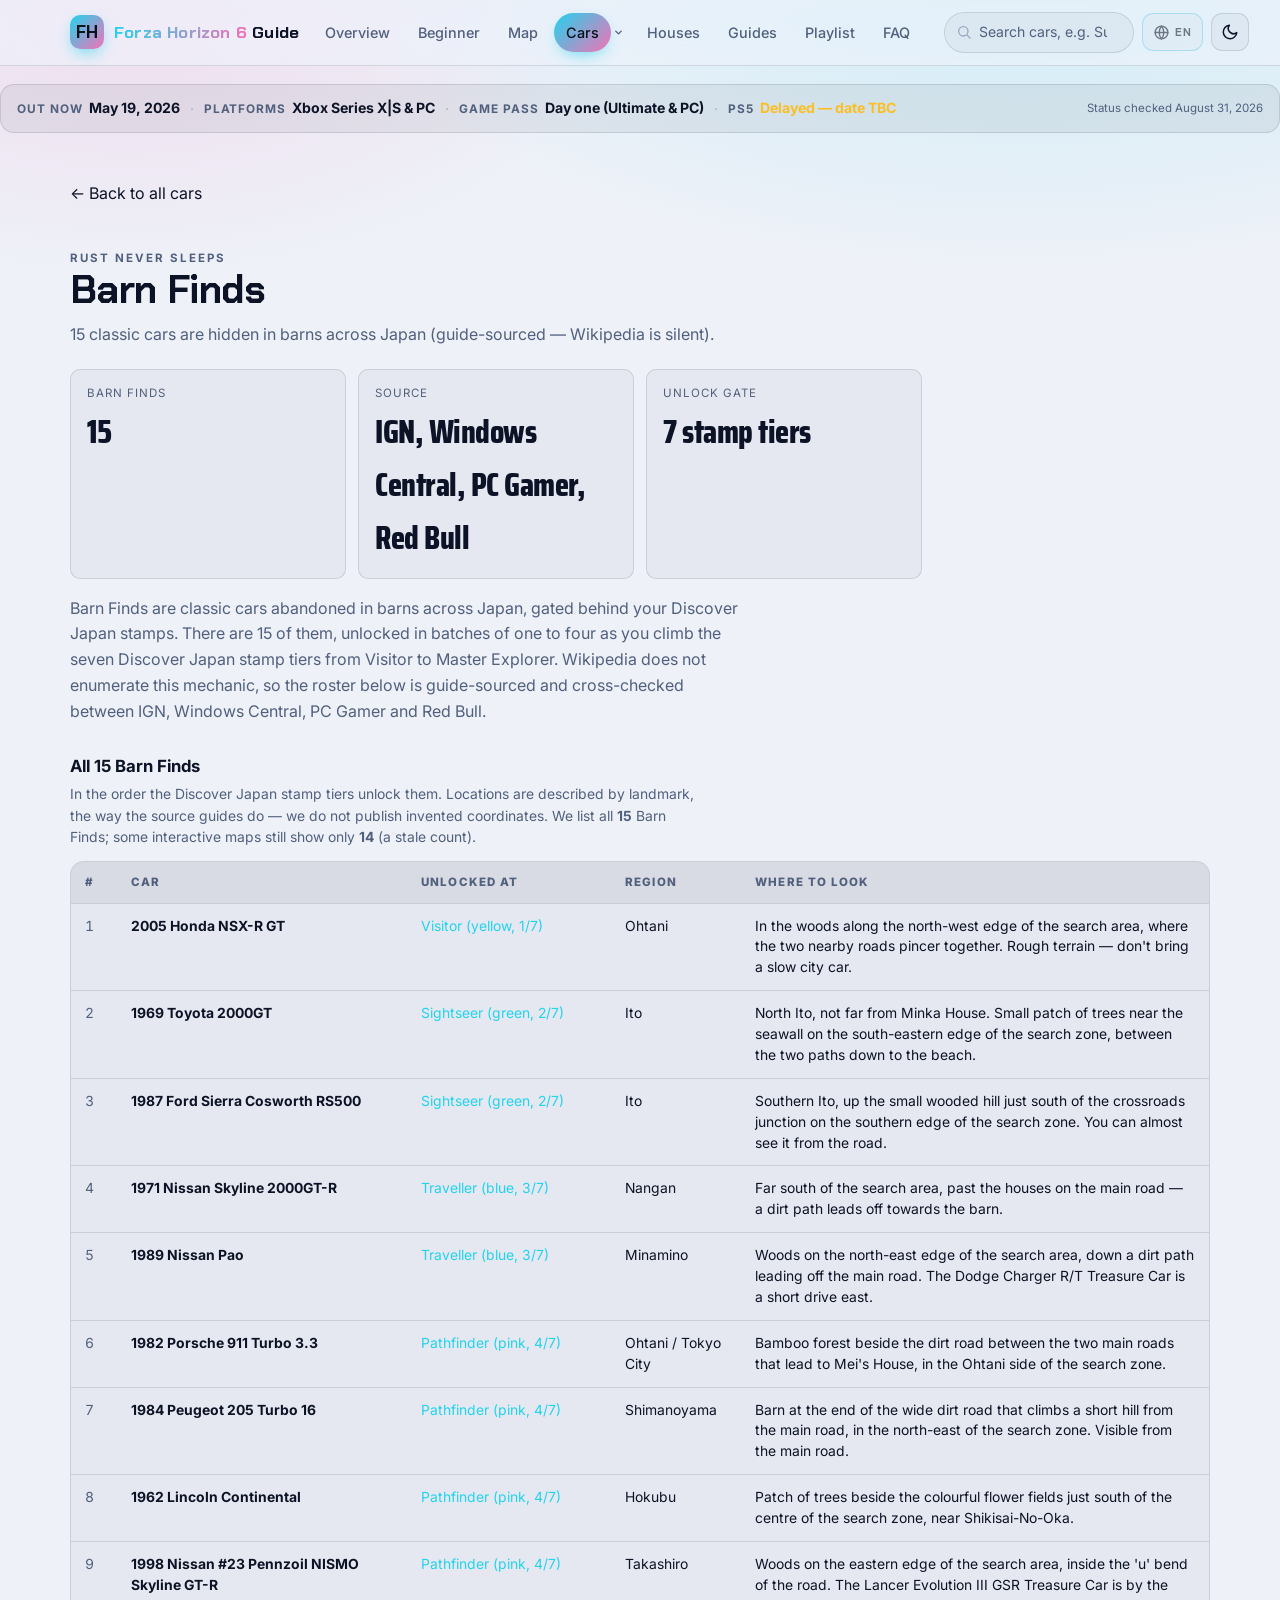
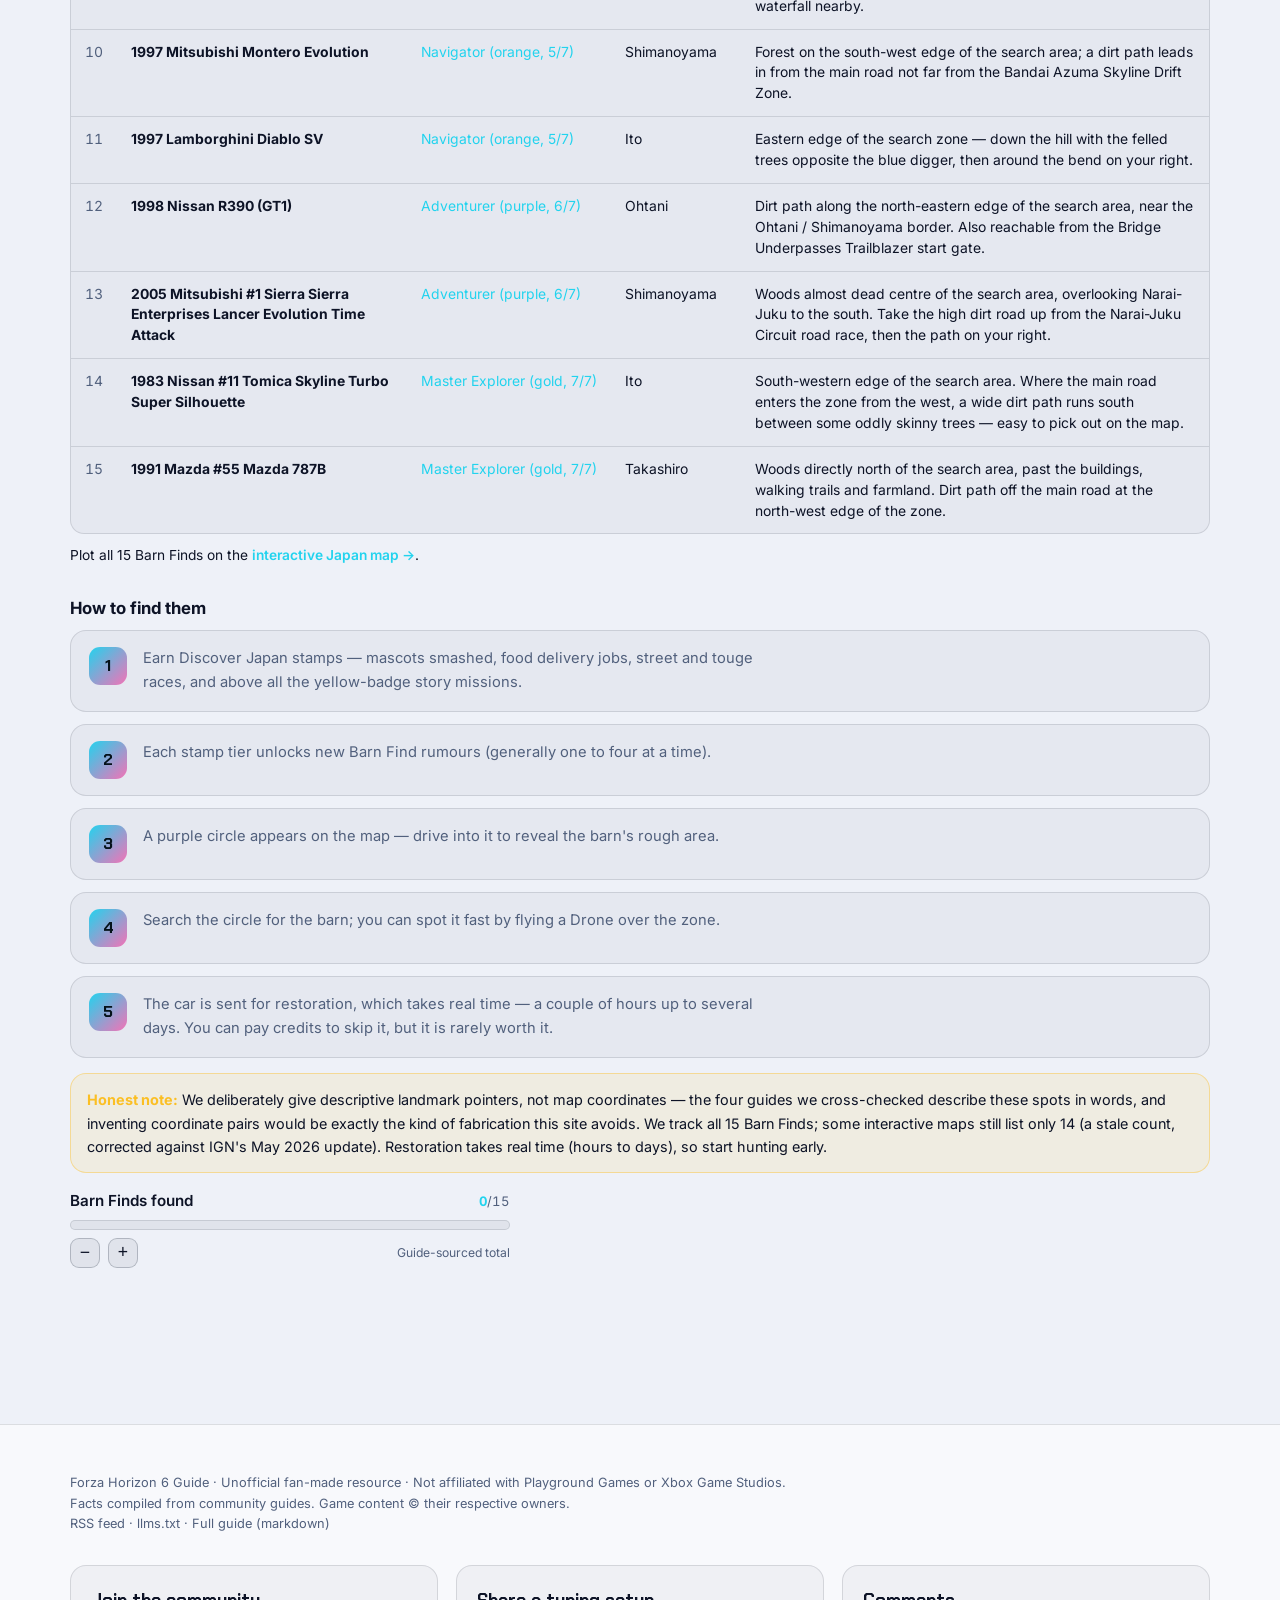
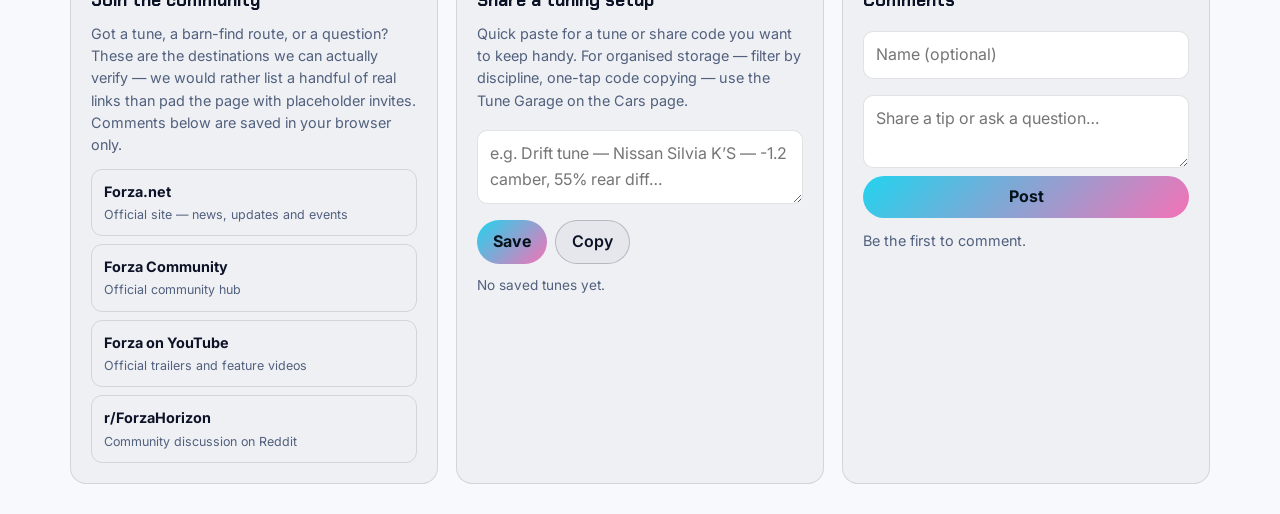
==== commit 56c3b686: "Competitive differentiator: track all 15 barn finds (not 14) — homepage + map + barn page" ====
--- a/barn-finds/index.html
+++ b/barn-finds/index.html
@@ -1047,7 +1047,7 @@
   <link href="https://fonts.googleapis.com/css2?family=Chakra+Petch:wght@400;600;700;800&family=Inter:wght@400;500;600;700;800&family=Saira+Condensed:wght@800;900&display=swap" rel="stylesheet" />
 
   <!-- Styles -->
-  <link rel="stylesheet" href="/assets/css/style.css?v=27" />
+  <link rel="stylesheet" href="/assets/css/style.css?v=28" />
 
   <!-- Prevent theme flash -->
   <script>
@@ -1129,7 +1129,7 @@
   </div>
 
   <main id="app" data-ssg-page="barnfinds">
-<div class="cars-hub"><p class="subpage-back"><a href="/cars/">← Back to all cars</a></p><section id="cars-barn" class="car-sec"><div class="section-head"><p class="eyebrow">Rust never sleeps</p><h2>Barn Finds</h2><p>15 classic cars are hidden in barns across Japan (guide-sourced — Wikipedia is silent).</p></div><div class="facts"><div class="fact" data-reveal="" style="transition-delay: 0ms;"><div class="k">Barn Finds</div><div class="v">15</div></div><div class="fact" data-reveal="" style="transition-delay: 45ms;"><div class="k">Source</div><div class="v">IGN, Windows Central, PC Gamer, Red Bull</div></div><div class="fact" data-reveal="" style="transition-delay: 90ms;"><div class="k">Unlock gate</div><div class="v">7 stamp tiers</div></div></div><p class="lead" style="margin-top:16px">Barn Finds are classic cars abandoned in barns across Japan, gated behind your Discover Japan stamps. There are 15 of them, unlocked in batches of one to four as you climb the seven Discover Japan stamp tiers from Visitor to Master Explorer. Wikipedia does not enumerate this mechanic, so the roster below is guide-sourced and cross-checked between IGN, Windows Central, PC Gamer and Red Bull.</p><h3 class="roster-h">All 15 Barn Finds</h3><p class="roster-sub">In the order the Discover Japan stamp tiers unlock them. Locations are described by landmark, the way the source guides do — we do not publish invented coordinates.</p><div class="roster-wrap"><table class="roster"><thead><tr><th scope="col">#</th><th scope="col">Car</th><th scope="col">Unlocked at</th><th scope="col">Region</th><th scope="col">Where to look</th></tr></thead><tbody><tr><td data-label="#">1</td><td data-label="Car">2005 Honda NSX-R GT</td><td data-label="Unlocked at">Visitor (yellow, 1/7)</td><td data-label="Region">Ohtani</td><td data-label="Where to look">In the woods along the north-west edge of the search area, where the two nearby roads pincer together. Rough terrain — don't bring a slow city car.</td></tr><tr><td data-label="#">2</td><td data-label="Car">1969 Toyota 2000GT</td><td data-label="Unlocked at">Sightseer (green, 2/7)</td><td data-label="Region">Ito</td><td data-label="Where to look">North Ito, not far from Minka House. Small patch of trees near the seawall on the south-eastern edge of the search zone, between the two paths down to the beach.</td></tr><tr><td data-label="#">3</td><td data-label="Car">1987 Ford Sierra Cosworth RS500</td><td data-label="Unlocked at">Sightseer (green, 2/7)</td><td data-label="Region">Ito</td><td data-label="Where to look">Southern Ito, up the small wooded hill just south of the crossroads junction on the southern edge of the search zone. You can almost see it from the road.</td></tr><tr><td data-label="#">4</td><td data-label="Car">1971 Nissan Skyline 2000GT-R</td><td data-label="Unlocked at">Traveller (blue, 3/7)</td><td data-label="Region">Nangan</td><td data-label="Where to look">Far south of the search area, past the houses on the main road — a dirt path leads off towards the barn.</td></tr><tr><td data-label="#">5</td><td data-label="Car">1989 Nissan Pao</td><td data-label="Unlocked at">Traveller (blue, 3/7)</td><td data-label="Region">Minamino</td><td data-label="Where to look">Woods on the north-east edge of the search area, down a dirt path leading off the main road. The Dodge Charger R/T Treasure Car is a short drive east.</td></tr><tr><td data-label="#">6</td><td data-label="Car">1982 Porsche 911 Turbo 3.3</td><td data-label="Unlocked at">Pathfinder (pink, 4/7)</td><td data-label="Region">Ohtani / Tokyo City</td><td data-label="Where to look">Bamboo forest beside the dirt road between the two main roads that lead to Mei's House, in the Ohtani side of the search zone.</td></tr><tr><td data-label="#">7</td><td data-label="Car">1984 Peugeot 205 Turbo 16</td><td data-label="Unlocked at">Pathfinder (pink, 4/7)</td><td data-label="Region">Shimanoyama</td><td data-label="Where to look">Barn at the end of the wide dirt road that climbs a short hill from the main road, in the north-east of the search zone. Visible from the main road.</td></tr><tr><td data-label="#">8</td><td data-label="Car">1962 Lincoln Continental</td><td data-label="Unlocked at">Pathfinder (pink, 4/7)</td><td data-label="Region">Hokubu</td><td data-label="Where to look">Patch of trees beside the colourful flower fields just south of the centre of the search zone, near Shikisai-No-Oka.</td></tr><tr><td data-label="#">9</td><td data-label="Car">1998 Nissan #23 Pennzoil NISMO Skyline GT-R</td><td data-label="Unlocked at">Pathfinder (pink, 4/7)</td><td data-label="Region">Takashiro</td><td data-label="Where to look">Woods on the eastern edge of the search area, inside the 'u' bend of the road. The Lancer Evolution III GSR Treasure Car is by the waterfall nearby.</td></tr><tr><td data-label="#">10</td><td data-label="Car">1997 Mitsubishi Montero Evolution</td><td data-label="Unlocked at">Navigator (orange, 5/7)</td><td data-label="Region">Shimanoyama</td><td data-label="Where to look">Forest on the south-west edge of the search area; a dirt path leads in from the main road not far from the Bandai Azuma Skyline Drift Zone.</td></tr><tr><td data-label="#">11</td><td data-label="Car">1997 Lamborghini Diablo SV</td><td data-label="Unlocked at">Navigator (orange, 5/7)</td><td data-label="Region">Ito</td><td data-label="Where to look">Eastern edge of the search zone — down the hill with the felled trees opposite the blue digger, then around the bend on your right.</td></tr><tr><td data-label="#">12</td><td data-label="Car">1998 Nissan R390 (GT1)</td><td data-label="Unlocked at">Adventurer (purple, 6/7)</td><td data-label="Region">Ohtani</td><td data-label="Where to look">Dirt path along the north-eastern edge of the search area, near the Ohtani / Shimanoyama border. Also reachable from the Bridge Underpasses Trailblazer start gate.</td></tr><tr><td data-label="#">13</td><td data-label="Car">2005 Mitsubishi #1 Sierra Sierra Enterprises Lancer Evolution Time Attack</td><td data-label="Unlocked at">Adventurer (purple, 6/7)</td><td data-label="Region">Shimanoyama</td><td data-label="Where to look">Woods almost dead centre of the search area, overlooking Narai-Juku to the south. Take the high dirt road up from the Narai-Juku Circuit road race, then the path on your right.</td></tr><tr><td data-label="#">14</td><td data-label="Car">1983 Nissan #11 Tomica Skyline Turbo Super Silhouette</td><td data-label="Unlocked at">Master Explorer (gold, 7/7)</td><td data-label="Region">Ito</td><td data-label="Where to look">South-western edge of the search area. Where the main road enters the zone from the west, a wide dirt path runs south between some oddly skinny trees — easy to pick out on the map.</td></tr><tr><td data-label="#">15</td><td data-label="Car">1991 Mazda #55 Mazda 787B</td><td data-label="Unlocked at">Master Explorer (gold, 7/7)</td><td data-label="Region">Takashiro</td><td data-label="Where to look">Woods directly north of the search area, past the buildings, walking trails and farmland. Dirt path off the main road at the north-west edge of the zone.</td></tr></tbody></table></div><p class="see-map">Plot all 15 Barn Finds on the <a href="/barn-finds/">interactive Japan map →</a>.</p><h3 class="roster-h">How to find them</h3><ol class="steps" style="list-style:none;padding:0;margin-top:8px;counter-reset:s"><li class="step" data-reveal="" style="transition-delay: 0ms;"><span class="num">1</span><div><p>Earn Discover Japan stamps — mascots smashed, food delivery jobs, street and touge races, and above all the yellow-badge story missions.</p></div></li><li class="step" data-reveal="" style="transition-delay: 45ms;"><span class="num">2</span><div><p>Each stamp tier unlocks new Barn Find rumours (generally one to four at a time).</p></div></li><li class="step" data-reveal="" style="transition-delay: 90ms;"><span class="num">3</span><div><p>A purple circle appears on the map — drive into it to reveal the barn's rough area.</p></div></li><li class="step" data-reveal="" style="transition-delay: 135ms;"><span class="num">4</span><div><p>Search the circle for the barn; you can spot it fast by flying a Drone over the zone.</p></div></li><li class="step" data-reveal="" style="transition-delay: 180ms;"><span class="num">5</span><div><p>The car is sent for restoration, which takes real time — a couple of hours up to several days. You can pay credits to skip it, but it is rarely worth it.</p></div></li></ol><div class="callout"><b>Honest note:</b> We deliberately give descriptive landmark pointers, not map coordinates — the four guides we cross-checked describe these spots in words, and inventing coordinate pairs would be exactly the kind of fabrication this site avoids. Restoration takes real time (hours to days), so start hunting early.</div><div class="trk-row trk-mini" data-trk="barn" data-max="15"><div class="trk-head"><span class="trk-label">Barn Finds found</span><span class="trk-count"><span class="trk-cur">0</span>/15</span></div><div class="trk-bar"><span class="trk-fill" style="width: 0%;"></span></div><div class="trk-ctrl"><button type="button" class="trk-dec" aria-label="Decrease found count">−</button><button type="button" class="trk-inc" aria-label="Increase found count">+</button><span class="trk-note">Guide-sourced total</span></div></div></section></div>
+<div class="cars-hub"><p class="subpage-back"><a href="/cars/">← Back to all cars</a></p><section id="cars-barn" class="car-sec"><div class="section-head"><p class="eyebrow">Rust never sleeps</p><h2>Barn Finds</h2><p>15 classic cars are hidden in barns across Japan (guide-sourced — Wikipedia is silent).</p></div><div class="facts"><div class="fact" data-reveal="" style="transition-delay: 0ms;"><div class="k">Barn Finds</div><div class="v">15</div></div><div class="fact" data-reveal="" style="transition-delay: 45ms;"><div class="k">Source</div><div class="v">IGN, Windows Central, PC Gamer, Red Bull</div></div><div class="fact" data-reveal="" style="transition-delay: 90ms;"><div class="k">Unlock gate</div><div class="v">7 stamp tiers</div></div></div><p class="lead" style="margin-top:16px">Barn Finds are classic cars abandoned in barns across Japan, gated behind your Discover Japan stamps. There are 15 of them, unlocked in batches of one to four as you climb the seven Discover Japan stamp tiers from Visitor to Master Explorer. Wikipedia does not enumerate this mechanic, so the roster below is guide-sourced and cross-checked between IGN, Windows Central, PC Gamer and Red Bull.</p><h3 class="roster-h">All 15 Barn Finds</h3><p class="roster-sub">In the order the Discover Japan stamp tiers unlock them. Locations are described by landmark, the way the source guides do — we do not publish invented coordinates. We list all <b>15</b> Barn Finds; some interactive maps still show only <b>14</b> (a stale count).</p><div class="roster-wrap"><table class="roster"><thead><tr><th scope="col">#</th><th scope="col">Car</th><th scope="col">Unlocked at</th><th scope="col">Region</th><th scope="col">Where to look</th></tr></thead><tbody><tr><td data-label="#">1</td><td data-label="Car">2005 Honda NSX-R GT</td><td data-label="Unlocked at">Visitor (yellow, 1/7)</td><td data-label="Region">Ohtani</td><td data-label="Where to look">In the woods along the north-west edge of the search area, where the two nearby roads pincer together. Rough terrain — don't bring a slow city car.</td></tr><tr><td data-label="#">2</td><td data-label="Car">1969 Toyota 2000GT</td><td data-label="Unlocked at">Sightseer (green, 2/7)</td><td data-label="Region">Ito</td><td data-label="Where to look">North Ito, not far from Minka House. Small patch of trees near the seawall on the south-eastern edge of the search zone, between the two paths down to the beach.</td></tr><tr><td data-label="#">3</td><td data-label="Car">1987 Ford Sierra Cosworth RS500</td><td data-label="Unlocked at">Sightseer (green, 2/7)</td><td data-label="Region">Ito</td><td data-label="Where to look">Southern Ito, up the small wooded hill just south of the crossroads junction on the southern edge of the search zone. You can almost see it from the road.</td></tr><tr><td data-label="#">4</td><td data-label="Car">1971 Nissan Skyline 2000GT-R</td><td data-label="Unlocked at">Traveller (blue, 3/7)</td><td data-label="Region">Nangan</td><td data-label="Where to look">Far south of the search area, past the houses on the main road — a dirt path leads off towards the barn.</td></tr><tr><td data-label="#">5</td><td data-label="Car">1989 Nissan Pao</td><td data-label="Unlocked at">Traveller (blue, 3/7)</td><td data-label="Region">Minamino</td><td data-label="Where to look">Woods on the north-east edge of the search area, down a dirt path leading off the main road. The Dodge Charger R/T Treasure Car is a short drive east.</td></tr><tr><td data-label="#">6</td><td data-label="Car">1982 Porsche 911 Turbo 3.3</td><td data-label="Unlocked at">Pathfinder (pink, 4/7)</td><td data-label="Region">Ohtani / Tokyo City</td><td data-label="Where to look">Bamboo forest beside the dirt road between the two main roads that lead to Mei's House, in the Ohtani side of the search zone.</td></tr><tr><td data-label="#">7</td><td data-label="Car">1984 Peugeot 205 Turbo 16</td><td data-label="Unlocked at">Pathfinder (pink, 4/7)</td><td data-label="Region">Shimanoyama</td><td data-label="Where to look">Barn at the end of the wide dirt road that climbs a short hill from the main road, in the north-east of the search zone. Visible from the main road.</td></tr><tr><td data-label="#">8</td><td data-label="Car">1962 Lincoln Continental</td><td data-label="Unlocked at">Pathfinder (pink, 4/7)</td><td data-label="Region">Hokubu</td><td data-label="Where to look">Patch of trees beside the colourful flower fields just south of the centre of the search zone, near Shikisai-No-Oka.</td></tr><tr><td data-label="#">9</td><td data-label="Car">1998 Nissan #23 Pennzoil NISMO Skyline GT-R</td><td data-label="Unlocked at">Pathfinder (pink, 4/7)</td><td data-label="Region">Takashiro</td><td data-label="Where to look">Woods on the eastern edge of the search area, inside the 'u' bend of the road. The Lancer Evolution III GSR Treasure Car is by the waterfall nearby.</td></tr><tr><td data-label="#">10</td><td data-label="Car">1997 Mitsubishi Montero Evolution</td><td data-label="Unlocked at">Navigator (orange, 5/7)</td><td data-label="Region">Shimanoyama</td><td data-label="Where to look">Forest on the south-west edge of the search area; a dirt path leads in from the main road not far from the Bandai Azuma Skyline Drift Zone.</td></tr><tr><td data-label="#">11</td><td data-label="Car">1997 Lamborghini Diablo SV</td><td data-label="Unlocked at">Navigator (orange, 5/7)</td><td data-label="Region">Ito</td><td data-label="Where to look">Eastern edge of the search zone — down the hill with the felled trees opposite the blue digger, then around the bend on your right.</td></tr><tr><td data-label="#">12</td><td data-label="Car">1998 Nissan R390 (GT1)</td><td data-label="Unlocked at">Adventurer (purple, 6/7)</td><td data-label="Region">Ohtani</td><td data-label="Where to look">Dirt path along the north-eastern edge of the search area, near the Ohtani / Shimanoyama border. Also reachable from the Bridge Underpasses Trailblazer start gate.</td></tr><tr><td data-label="#">13</td><td data-label="Car">2005 Mitsubishi #1 Sierra Sierra Enterprises Lancer Evolution Time Attack</td><td data-label="Unlocked at">Adventurer (purple, 6/7)</td><td data-label="Region">Shimanoyama</td><td data-label="Where to look">Woods almost dead centre of the search area, overlooking Narai-Juku to the south. Take the high dirt road up from the Narai-Juku Circuit road race, then the path on your right.</td></tr><tr><td data-label="#">14</td><td data-label="Car">1983 Nissan #11 Tomica Skyline Turbo Super Silhouette</td><td data-label="Unlocked at">Master Explorer (gold, 7/7)</td><td data-label="Region">Ito</td><td data-label="Where to look">South-western edge of the search area. Where the main road enters the zone from the west, a wide dirt path runs south between some oddly skinny trees — easy to pick out on the map.</td></tr><tr><td data-label="#">15</td><td data-label="Car">1991 Mazda #55 Mazda 787B</td><td data-label="Unlocked at">Master Explorer (gold, 7/7)</td><td data-label="Region">Takashiro</td><td data-label="Where to look">Woods directly north of the search area, past the buildings, walking trails and farmland. Dirt path off the main road at the north-west edge of the zone.</td></tr></tbody></table></div><p class="see-map">Plot all 15 Barn Finds on the <a href="/barn-finds/">interactive Japan map →</a>.</p><h3 class="roster-h">How to find them</h3><ol class="steps" style="list-style:none;padding:0;margin-top:8px;counter-reset:s"><li class="step" data-reveal="" style="transition-delay: 0ms;"><span class="num">1</span><div><p>Earn Discover Japan stamps — mascots smashed, food delivery jobs, street and touge races, and above all the yellow-badge story missions.</p></div></li><li class="step" data-reveal="" style="transition-delay: 45ms;"><span class="num">2</span><div><p>Each stamp tier unlocks new Barn Find rumours (generally one to four at a time).</p></div></li><li class="step" data-reveal="" style="transition-delay: 90ms;"><span class="num">3</span><div><p>A purple circle appears on the map — drive into it to reveal the barn's rough area.</p></div></li><li class="step" data-reveal="" style="transition-delay: 135ms;"><span class="num">4</span><div><p>Search the circle for the barn; you can spot it fast by flying a Drone over the zone.</p></div></li><li class="step" data-reveal="" style="transition-delay: 180ms;"><span class="num">5</span><div><p>The car is sent for restoration, which takes real time — a couple of hours up to several days. You can pay credits to skip it, but it is rarely worth it.</p></div></li></ol><div class="callout"><b>Honest note:</b> We deliberately give descriptive landmark pointers, not map coordinates — the four guides we cross-checked describe these spots in words, and inventing coordinate pairs would be exactly the kind of fabrication this site avoids. We track all 15 Barn Finds; some interactive maps still list only 14 (a stale count, corrected against IGN's May 2026 update). Restoration takes real time (hours to days), so start hunting early.</div><div class="trk-row trk-mini" data-trk="barn" data-max="15"><div class="trk-head"><span class="trk-label">Barn Finds found</span><span class="trk-count"><span class="trk-cur">0</span>/15</span></div><div class="trk-bar"><span class="trk-fill" style="width: 0%;"></span></div><div class="trk-ctrl"><button type="button" class="trk-dec" aria-label="Decrease found count">−</button><button type="button" class="trk-inc" aria-label="Increase found count">+</button><span class="trk-note">Guide-sourced total</span></div></div></section></div>
   </main>
   <footer class="site-footer">
     <div class="footer-wrap">
@@ -1233,10 +1233,10 @@
     </div>
   </noscript>
 
-  <script src="/assets/js/data.js?v=21"></script>
+  <script src="/assets/js/data.js?v=22"></script>
   <script src="/assets/js/cars_confirmed.js?v=1"></script>
   <script src="/assets/js/gamersky.js?v=6"></script>
-  <script src="/assets/js/main.js?v=34"></script>
+  <script src="/assets/js/main.js?v=35"></script>
   <script>
     // Load Google's Website Translator (defines googleTranslateElementInit, which main.js sets).
     (function () {
--- a/assets/css/style.css
+++ b/assets/css/style.css
@@ -1 +1 @@
-:root{--bg:#080b16;--bg-2:#0e1322;--bg-grad:radial-gradient(1200px 600px at 80% -10%, rgba(34,211,238,0.10), transparent 60%),radial-gradient(900px 500px at 10% 0%, rgba(244,114,182,0.10), transparent 55%);--surface:rgba(255,255,255,0.045);--surface-2:rgba(255,255,255,0.07);--border:rgba(255,255,255,0.10);--border-strong:rgba(255,255,255,0.18);--text:#e9edf7;--text-dim:#9aa6c2;--accent:#22d3ee;--accent-2:#f472b6;--accent-3:#a78bfa;--ok:#34d399;--warn:#fbbf24;--radius:16px;--radius-sm:10px;--maxw:1180px;--shadow:0 18px 50px -20px rgba(0,0,0,0.7);--ease:cubic-bezier(0.16, 1, 0.3, 1);--font:"Inter",system-ui,-apple-system,"Segoe UI",Roboto,Helvetica,Arial,sans-serif;--display:"Chakra Petch","Inter",system-ui,sans-serif;--display-heavy:"Saira Condensed","Chakra Petch",system-ui,sans-serif;--fs-eyebrow:.72rem;--fs-caption:.78rem;--fs-body:1rem;--fs-sub:1.06rem;--fs-h3:clamp(1.15rem, 1rem + 1.1vw, 1.42rem);--fs-h2:clamp(1.6rem, 1.05rem + 2.6vw, 2.45rem);--fs-display:clamp(2.9rem, 1.4rem + 7.4vw, 6rem);--lh-display:.92;--lh-head:1.12;--lh-body:1.62;--accent-warm:#ff8a3d}[data-theme=light]{--bg:#eef1f8;--bg-2:#ffffff;--bg-grad:radial-gradient(1200px 600px at 80% -10%, rgba(34,211,238,0.18), transparent 60%),radial-gradient(900px 500px at 10% 0%, rgba(244,114,182,0.16), transparent 55%);--surface:rgba(13,19,38,0.035);--surface-2:rgba(13,19,38,0.06);--border:rgba(13,19,38,0.12);--border-strong:rgba(13,19,38,0.22);--text:#0d1326;--text-dim:#51607d;--shadow:0 18px 50px -24px rgba(13,19,38,0.35)}*{box-sizing:border-box}html{scroll-behavior:smooth}body{margin:0;font-family:var(--font);color:var(--text);background:var(--bg);background-image:var(--bg-grad);background-attachment:fixed;line-height:var(--lh-body);-webkit-font-smoothing:antialiased;transition:background-color .4s var(--ease),color .3s var(--ease)}a{color:inherit;text-decoration:none}img{max-width:100%;display:block}.site-header{position:sticky;top:0;z-index:50;backdrop-filter:blur(18px) saturate(160%);-webkit-backdrop-filter:blur(18px) saturate(160%);background:color-mix(in srgb,var(--bg) 72%,transparent);border-bottom:1px solid var(--border)}.nav-wrap{max-width:var(--maxw);margin:0 auto;display:flex;align-items:center;gap:14px;padding:12px 20px}.brand{display:flex;align-items:center;gap:10px;font-family:var(--display);font-weight:700;font-size:1.05rem;letter-spacing:.2px;white-space:nowrap}.brand .logo{width:34px;height:34px;border-radius:10px;display:grid;place-items:center;font-size:1.1rem;background:linear-gradient(135deg,var(--accent),var(--accent-2));color:#04121a;box-shadow:0 6px 18px -6px var(--accent)}.brand b{background:linear-gradient(90deg,var(--accent),var(--accent-2));-webkit-background-clip:text;background-clip:text;color:transparent}.nav{display:flex;align-items:center;gap:4px;margin-left:auto;overflow-x:auto;scrollbar-width:none}.nav::-webkit-scrollbar{display:none}.nav a{padding:8px 12px;border-radius:999px;font-size:.9rem;font-weight:500;color:var(--text-dim);white-space:nowrap;transition:all .25s var(--ease)}.nav a:hover{color:var(--text);background:var(--surface)}.nav a.active{color:#04121a;background:linear-gradient(135deg,var(--accent),var(--accent-2));box-shadow:0 6px 18px -8px var(--accent)}.nav-actions{display:flex;align-items:center;gap:8px;margin-left:8px}.icon-btn{width:38px;height:38px;border-radius:11px;border:1px solid var(--border);background:var(--surface);color:var(--text);cursor:pointer;font-size:1rem;display:grid;place-items:center;transition:all .25s var(--ease)}.icon-btn:hover{border-color:var(--border-strong);transform:translateY(-1px)}.menu-btn{display:none}main{max-width:var(--maxw);margin:0 auto;padding:28px 20px 80px}.section{margin-top:46px;animation:fadeUp .5s var(--ease) both}@keyframes fadeUp{from{opacity:0;transform:translateY(14px)}to{opacity:1;transform:none}}.section-head{margin-bottom:18px}.eyebrow{text-transform:uppercase;letter-spacing:2px;font-size:.72rem;font-weight:700;color:var(--accent);margin:0 0 6px}.section-head h2{font-family:var(--display);font-weight:700;font-size:var(--fs-h2);margin:0 0 10px;line-height:var(--lh-head);letter-spacing:-.6px}.section-head p{color:var(--text-dim);margin:0}.lead{color:var(--text-dim);margin:6px 0 0}.hero{position:relative;overflow:hidden;border:1px solid var(--border);border-radius:24px;padding:clamp(40px,5vw,74px) clamp(22px,4vw,48px);margin-top:26px;background:radial-gradient(700px 360px at 85% 0,rgba(34,211,238,.18),transparent 60%),radial-gradient(620px 360px at 5% 100%,rgba(244,114,182,.16),transparent 60%),linear-gradient(160deg,var(--bg-2),var(--bg));box-shadow:var(--shadow)}.hero::after{content:"";position:absolute;inset:0;background-image:linear-gradient(transparent 0 39px,rgba(255,255,255,.04) 40px),linear-gradient(90deg,transparent 0 39px,rgba(255,255,255,.04) 40px);background-size:40px 40px;opacity:.5;pointer-events:none;mask-image:radial-gradient(circle at 50% 30%,#000,transparent 75%)}.hero>*{position:relative;z-index:1}.hero .eyebrow{color:var(--accent-2)}.hero h1{font-family:var(--display-heavy);font-weight:900;font-size:var(--fs-display);line-height:var(--lh-display);letter-spacing:-1.5px;margin:10px 0 16px;background:linear-gradient(100deg,#fff 0,var(--accent) 32%,#fff 50%,var(--accent-2) 68%,#fff 100%);background-size:220% 100%;-webkit-background-clip:text;background-clip:text;color:transparent;animation:heroShimmer 7s linear infinite,heroIn .8s var(--ease) both .14s}@keyframes heroShimmer{0%{background-position:120% 0}100%{background-position:-120% 0}}.hero p{font-size:1.08rem;color:var(--text-dim);max-width:60ch;margin:0 0 22px;animation:heroIn .7s var(--ease) both .24s}.hero .cover-pill{display:inline-flex;align-items:center;gap:8px;padding:8px 14px;border-radius:999px;border:1px solid var(--border-strong);background:var(--surface);font-size:.85rem;color:var(--text)}.hero .cover-pill b{color:var(--accent)}.hero--art{background-image:linear-gradient(115deg,rgba(8,6,20,.84) 0,rgba(8,6,20,.42) 46%,rgba(8,6,20,0) 80%),url('../img/hero.svg');background-size:cover,cover;background-position:50% 32%,center;background-repeat:no-repeat;min-height:440px;display:flex;flex-direction:column;justify-content:flex-end}.hero--art::after{opacity:.22;background-image:linear-gradient(transparent 0 39px,rgba(255,255,255,.05) 40px),linear-gradient(90deg,transparent 0 39px,rgba(255,255,255,.05) 40px),url("data:image/svg+xml,%3Csvg xmlns='http://www.w3.org/2000/svg' width='140' height='140'%3E%3Cfilter id='n'%3E%3CfeTurbulence type='fractalNoise' baseFrequency='0.85' numOctaves='2' stitchTiles='stitch'/%3E%3C/filter%3E%3Crect width='100%25' height='100%25' filter='url(%23n)' opacity='0.55'/%3E%3C/svg%3E");background-size:40px 40px,40px 40px,140px 140px}.hero--art .cover-pill,.hero--art .eyebrow,.hero--art h1,.hero--art p{position:relative;z-index:2}.hero--art p{color:rgba(255,255,255,.88)}.hero--art::before{content:"";position:absolute;z-index:0;width:62%;height:170%;top:-35%;right:-12%;background:radial-gradient(closest-side,color-mix(in srgb,var(--accent-warm) 40%,transparent),transparent 70%);filter:blur(22px);opacity:.55;pointer-events:none;animation:9s ease-in-out infinite alternate heroGlow}@keyframes heroGlow{from{transform:translateX(0) scale(1)}to{transform:translateX(-14%) scale(1.14)}}.facts{display:grid;grid-template-columns:repeat(4,1fr);gap:12px;margin-top:22px}.fact{border:1px solid var(--border);border-radius:var(--radius-sm);background:var(--surface);padding:14px 16px}.fact .k{font-size:.72rem;text-transform:uppercase;letter-spacing:1px;color:var(--text-dim)}.fact .v{font-family:var(--display);font-size:1.25rem;margin-top:2px}.grid{display:grid;gap:16px}.grid.cols-2{grid-template-columns:repeat(2,1fr)}.grid.cols-3{grid-template-columns:repeat(3,1fr)}.card{border:1px solid var(--border);border-radius:var(--radius);background:var(--surface);padding:18px;transition:transform .3s var(--ease),border-color .3s var(--ease),background .3s var(--ease)}.card:hover{transform:translateY(-4px);border-color:var(--border-strong);background:var(--surface-2)}.card h3{font-family:var(--display);margin:0 0 6px;font-size:1.1rem}.card p{margin:0;color:var(--text-dim);font-size:.92rem}.card .ico{font-family:var(--display);font-size:.82rem;font-weight:700;letter-spacing:.12em;color:var(--accent);margin-bottom:10px;display:block}.car-group>h3{font-family:var(--display)}.car-group>.note{color:var(--text-dim);font-size:.85rem;margin:0 0 14px}.car-grid{display:grid;grid-template-columns:repeat(auto-fill,minmax(240px,1fr));gap:14px}.car-card{display:flex;gap:12px;align-items:center;border:1px solid var(--border);border-radius:var(--radius);background:var(--surface);padding:14px;transition:all .3s var(--ease)}.car-card:hover{transform:translateY(-3px);border-color:var(--border-strong);background:var(--surface-2)}.car-thumb{flex:0 0 auto;width:64px;height:64px;border-radius:13px;object-fit:cover;display:block;padding:0;color:#04121a;background:linear-gradient(135deg,var(--accent),var(--accent-2))}.car-meta{min-width:0}.car-meta .yr{font-size:.72rem;color:var(--text-dim)}.car-meta .nm{font-weight:600;font-size:.96rem;line-height:1.2}.car-meta .mk{font-size:.8rem;color:var(--text-dim)}.tag{display:inline-block;margin-top:5px;font-size:.68rem;font-weight:700;padding:2px 8px;border-radius:999px;letter-spacing:.4px;color:var(--accent);background:color-mix(in srgb,var(--accent) 14%,transparent);border:1px solid color-mix(in srgb,var(--accent) 35%,transparent)}.car-note{color:var(--text-dim)}.src-chip{display:inline-block;margin-top:5px;font-size:.6rem;font-weight:700;letter-spacing:.5px;padding:1px 6px;border-radius:999px;text-transform:uppercase;color:var(--text-dim);background:color-mix(in srgb,var(--text-dim) 14%,transparent);border:1px solid color-mix(in srgb,var(--text-dim) 30%,transparent)}.src-chip.src-gb,.src-chip.src-wc{color:#6ee7b7;border-color:color-mix(in srgb,#34d399 35%,transparent)}.src-chip.src-forza{color:#fcd34d;border-color:color-mix(in srgb,#fbbf24 35%,transparent)}.best-cat{margin-top:26px}.best-cat>h3{font-family:var(--display);font-size:1.2rem;margin:0 0 12px;display:flex;align-items:center;gap:10px}.best-cat>h3::before{content:"";background:linear-gradient(var(--accent),var(--accent-2))}.pick{border:1px solid var(--border);border-radius:var(--radius);background:var(--surface);padding:14px 16px}.pick .pc{font-family:var(--display)}.pick .pw{color:var(--text-dim);font-size:.88rem;margin-top:3px}.best-faq{margin-top:38px;border-top:1px solid var(--border);padding-top:26px}.best-faq>h3{font-family:var(--display);font-size:1.15rem;margin:0 0 16px;display:flex;align-items:center;gap:10px}.best-faq>h3::before{content:"";background:linear-gradient(var(--accent),var(--accent-2))}.faq-item{padding:14px 16px;border:1px solid var(--border);border-radius:var(--radius);background:var(--surface);margin-bottom:12px}.faq-item h4{margin:0 0 6px;font-size:1rem;color:var(--text)}.faq-item p{margin:0;color:var(--text-dim);font-size:.9rem;line-height:1.55}.region-grid{display:grid;grid-template-columns:repeat(auto-fill,minmax(280px,1fr));gap:14px}.region-card{border:1px solid var(--border);border-radius:var(--radius);background:var(--surface);padding:18px;cursor:pointer;transition:all .3s var(--ease);text-align:left;width:100%;color:var(--text)}.region-card.open,.region-card:hover{border-color:var(--border-strong);background:var(--surface-2);transform:translateY(-3px)}.region-card h3{font-family:var(--display);margin:0 0 6px;display:flex;align-items:center;gap:8px}.region-card .blurb{color:var(--text-dim);font-size:.9rem;margin:0}.rtag{font-size:.6rem;font-weight:700;letter-spacing:.06em;text-transform:uppercase;padding:2px 8px;border-radius:999px;border:1px solid var(--border-strong);color:var(--text-dim);vertical-align:middle}.rtag.ok{color:var(--accent);border-color:color-mix(in srgb,var(--accent) 50%,transparent)}.region-card .feats{margin:12px 0 0;padding:0;list-style:none;display:none}.region-card.open .feats{display:block;animation:fadeUp .35s var(--ease) both}.region-card .feats li{font-size:.85rem;color:var(--text-dim);padding:5px 0 5px 18px;position:relative}.region-card .feats li::before{content:"▹";position:absolute;left:0;color:var(--accent)}.legend{display:flex;flex-wrap:wrap;gap:10px 22px;margin-top:22px;padding-top:18px;border-top:1px solid var(--border)}.legend div{display:flex;align-items:center;gap:8px;font-size:.85rem;color:var(--text-dim)}.map-wrap{margin:18px 0 6px}.map-wrap img{width:100%;height:auto;display:block;border-radius:var(--radius);border:1px solid var(--border);box-shadow:0 14px 44px -20px rgba(0,0,0,.75)}.steps{display:grid;gap:12px}.step{display:flex;gap:16px;align-items:flex-start;border:1px solid var(--border);border-radius:var(--radius);background:var(--surface);padding:16px 18px;transition:all .3s var(--ease)}.step:hover{border-color:var(--border-strong);background:var(--surface-2)}.step .num{flex:0 0 auto;width:38px;height:38px;border-radius:11px;display:grid;place-items:center;font-family:var(--display);font-weight:800;color:#04121a;background:linear-gradient(135deg,var(--accent),var(--accent-2))}.step h4{margin:4px 0;font-family:var(--display);font-size:1.02rem}.step p{margin:0;color:var(--text-dim);font-size:.92rem}.settings-box{margin-top:18px;border:1px dashed var(--border-strong);border-radius:var(--radius);background:var(--surface);padding:16px 18px}.settings-box h4{margin:0 0 10px;font-family:var(--display)}.settings-box ul{margin:0;padding-left:18px;color:var(--text-dim);font-size:.9rem}.settings-box li{margin:4px 0}.house-grid{display:grid;grid-template-columns:repeat(auto-fill,minmax(300px,1fr));gap:14px}.house-img{display:block;width:100%;height:auto;margin:-18px -18px 14px}.house-card:hover{transform:translateY(-3px);border-color:var(--border-strong);background:var(--surface-2)}.house-card h3{font-family:var(--display);margin:0 0 6px}.house-card .price{color:var(--accent);font-weight:700;font-size:.85rem}.house-card .bonus{color:var(--ok);font-size:.82rem;margin:4px 0}.house-card p{color:var(--text-dim);font-size:.88rem;margin:6px 0 0}.house-card{border:1px solid var(--border);border-radius:var(--radius);background:var(--surface);padding:18px;transition:all .3s var(--ease);overflow:hidden;display:flex;flex-direction:column;gap:8px;position:relative}.house-card.featured{border-color:color-mix(in srgb,var(--accent) 55%,transparent);background:color-mix(in srgb,var(--accent) 8%,var(--surface))}.house-flag{position:absolute;top:12px;right:12px;font-size:.64rem;font-weight:700;letter-spacing:.6px;text-transform:uppercase;color:#fff;background:var(--accent);padding:3px 8px;border-radius:999px}.house-top{display:flex;align-items:baseline;justify-content:space-between;gap:10px}.house-top h3{font-family:var(--display);margin:0;font-size:1.05rem}.region-tag{flex:none;font-size:.68rem;font-weight:600;letter-spacing:.4px;text-transform:uppercase;color:var(--text-dim);border:1px solid var(--border);border-radius:999px;padding:2px 9px;background:var(--surface-2)}.house-meta{display:flex;flex-wrap:wrap;gap:6px}.hm{font-size:.74rem;font-weight:600;border-radius:999px;padding:3px 9px}.hm.price{color:var(--accent);background:color-mix(in srgb,var(--accent) 12%,transparent)}.hm.stamp{color:#fff}.st-yellow{background:#d9a400}.st-green{background:#3a9d4e}.st-blue{background:#2f7fd1}.st-orange{background:#d9722a}.st-purple{background:#8a5cd1}.st-gold{background:#c9a227}.st-default{background:var(--text-dim)}.perk{display:flex;flex-direction:column;gap:1px;padding:8px 10px;border-radius:var(--radius-sm);background:var(--surface-2);border:1px solid var(--border)}.perk-name{font-weight:700;color:var(--ok);font-size:.85rem}.perk-detail{font-size:.8rem;color:var(--text-dim)}.estate-box{margin-top:22px;border:1px solid var(--border-strong);border-radius:var(--radius);background:var(--surface);padding:18px}.estate-head{display:flex;align-items:baseline;justify-content:space-between;gap:12px;flex-wrap:wrap;margin-bottom:12px}.estate-head h3{font-family:var(--display);margin:0;font-size:1.1rem}.estate-sub{font-size:.72rem;color:var(--text-dim)}.estate-list{list-style:none;margin:0;padding:0;display:grid;grid-template-columns:repeat(auto-fill,minmax(220px,1fr));gap:8px 18px}.estate-list li{display:flex;gap:8px;font-size:.86rem}.estate-list .eb-t{font-weight:700;color:var(--text);flex:none;min-width:96px}.estate-list .eb-d{color:var(--text-dim)}.garages-box{margin-top:22px;border:1px solid var(--border);border-radius:var(--radius);background:color-mix(in srgb,var(--warn) 7%,var(--surface));padding:16px 18px}.garages-box h3{font-family:var(--display);margin:0 0 8px;font-size:1.05rem}.garages-box p{margin:0 0 6px;font-size:.9rem;color:var(--text)}.garages-box p.muted{color:var(--text-dim);font-size:.82rem;margin-bottom:0}.garage-grid{display:grid;grid-template-columns:repeat(auto-fill,minmax(108px,1fr));gap:10px;margin-top:14px}.garage-tile{display:flex;flex-direction:column;align-items:center;gap:6px;text-align:center;padding:12px 8px;border:1px solid var(--border);border-radius:var(--radius-sm);background:var(--surface-2)}.garage-ico{width:40px;height:40px}.gt-n{font-family:var(--display);font-weight:700;font-size:.9rem}.gt-s{font-size:.66rem;font-weight:700;letter-spacing:.04em;text-transform:uppercase;padding:2px 8px;border-radius:999px}.gt-tbc{color:var(--text-dim);border:1px solid var(--border-strong)}.gt-confirmed{color:#04121a;background:linear-gradient(135deg,var(--accent),var(--accent-2))}.order-box{margin-top:22px}.order-box h3{font-family:var(--display);margin:0 0 12px;font-size:1.1rem}.order-list{list-style:none;margin:0;padding:0;counter-reset:o;display:grid;gap:8px}.order-list li{display:flex;align-items:flex-start;gap:12px;padding:10px 14px;border:1px solid var(--border);border-radius:var(--radius-sm);background:var(--surface)}.ord-n{flex:none;width:26px;height:26px;border-radius:50%;display:grid;place-items:center;background:var(--accent);color:#fff;font-weight:700;font-size:.82rem}.ord-body{display:flex;flex-direction:column;gap:1px}.ord-name{font-weight:700;font-size:.92rem}.ord-why{font-size:.82rem;color:var(--text-dim)}.callout{margin-top:16px;border:1px solid color-mix(in srgb,var(--warn) 40%,transparent);background:color-mix(in srgb,var(--warn) 10%,transparent);border-radius:var(--radius);padding:14px 16px;font-size:.9rem;color:var(--text)}.callout b{color:var(--warn)}.site-footer{border-top:1px solid var(--border);margin-top:60px;background:color-mix(in srgb,var(--bg-2) 60%,transparent)}.footer-wrap{max-width:var(--maxw);margin:0 auto;padding:30px 20px}.footer-meta{margin-top:18px;color:var(--text-dim);font-size:.8rem}.cars-hub{margin-top:8px}.cars-subnav{position:sticky;top:64px;z-index:20;display:flex;gap:8px;overflow-x:auto;scrollbar-width:none;padding:10px 2px;margin-bottom:18px;background:color-mix(in srgb,var(--bg) 86%,transparent);backdrop-filter:blur(10px);border-bottom:1px solid var(--border)}.cars-subnav::-webkit-scrollbar{display:none}.cars-subnav button{flex:0 0 auto;padding:7px 14px;border-radius:999px;display:inline-flex;align-items:center;gap:7px;border:1px solid var(--border);background:var(--surface);color:var(--text-dim);font:inherit;font-size:.85rem;font-weight:500;cursor:pointer;white-space:nowrap;transition:all .25s var(--ease)}.cars-subnav button svg{width:17px;height:17px;flex:0 0 auto;transition:transform .25s var(--ease)}.cars-subnav button .lbl{line-height:1}.cars-subnav button:hover{color:var(--text);border-color:var(--border-strong)}.cars-subnav button:hover svg{transform:scale(1.12)}.cars-subnav button.active{color:#04121a;border-color:transparent;background:linear-gradient(135deg,var(--accent),var(--accent-2))}.car-sec{padding-top:26px;scroll-margin-top:120px}.car-sec+.car-sec{margin-top:10px;border-top:1px solid var(--border)}.cars-overview{margin:22px 0 6px}.co-head{font-family:var(--display);font-weight:700;font-size:.82rem;text-transform:uppercase;letter-spacing:1.5px;color:var(--accent);margin-bottom:12px}.grid.cols-4{grid-template-columns:repeat(4,1fr)}.way{border:1px solid var(--border);border-radius:var(--radius);background:var(--surface);padding:15px 16px;transition:all .3s var(--ease)}.way:hover{border-color:var(--border-strong);background:var(--surface-2);transform:translateY(-3px)}.way h4{font-family:var(--display);margin:0 0 5px;font-size:1rem}.way p{margin:0;color:var(--text-dim);font-size:.85rem}.map-extra{display:grid;grid-template-columns:1fr 1fr;gap:16px;margin-top:24px}.me-block{border:1px solid var(--border);border-radius:var(--radius);background:var(--surface);padding:18px}.me-block h3{font-family:var(--display);font-size:1.08rem;margin:0 0 12px;display:flex;align-items:center;gap:10px}.me-block h3::before{content:"";background:linear-gradient(var(--accent),var(--accent-2))}.me-list{margin:0;padding:0;list-style:none}.me-list li{font-size:.9rem;color:var(--text-dim);padding:7px 0;border-top:1px solid var(--border)}.me-list li:first-child{border-top:none}.me-list b{color:var(--text);font-weight:700}.glossary{margin-top:26px;border-top:1px solid var(--border);padding-top:22px}.credits-box>h3,.glossary>h3{font-family:var(--display);font-size:1.15rem;margin:0 0 16px;display:flex;align-items:center;gap:10px}.credits-box>h3::before,.glossary>h3::before{content:"";background:linear-gradient(var(--accent),var(--accent-2))}.glossary dl{display:grid;grid-template-columns:repeat(auto-fill,minmax(320px,1fr));gap:14px;margin:0}.gl{border:1px solid var(--border);border-radius:var(--radius);background:var(--surface);padding:14px 16px}.gl dt{font-family:var(--display);font-weight:700;color:var(--accent);font-size:.95rem;margin-bottom:4px}.gl dd{margin:0;color:var(--text-dim);font-size:.88rem;line-height:1.55}.credits-box{margin-top:26px;border:1px solid color-mix(in srgb,var(--ok) 35%,transparent);border-radius:var(--radius);background:color-mix(in srgb,var(--ok) 9%,transparent);padding:18px 20px}.credits-box ul{margin:0;padding-left:20px;color:var(--text);font-size:.92rem}.credits-box li{margin:6px 0}.house-tips{margin-top:24px;border-top:1px solid var(--border);padding-top:22px}.house-tips>h3{font-family:var(--display);font-size:1.15rem;margin:0 0 14px;display:flex;align-items:center;gap:10px}.house-tips>h3::before{content:"";background:linear-gradient(var(--accent),var(--accent-2))}.house-tips ul{margin:0;padding-left:20px;color:var(--text-dim);font-size:.92rem}.house-tips li{margin:6px 0}@media (max-width:880px){.nav-wrap{gap:8px;padding:10px 14px}.nav{margin-left:0;flex:1 1 auto}.nav a{padding:8px 11px;font-size:.85rem}.menu-btn{display:none}.facts{grid-template-columns:repeat(2,1fr)}.grid.cols-2,.grid.cols-3{grid-template-columns:1fr}.grid.cols-4{grid-template-columns:repeat(2,1fr)}.glossary dl,.map-extra{grid-template-columns:1fr}}@media (max-width:520px){.hero{padding:38px 22px}.facts{grid-template-columns:1fr 1fr}}.credits{display:flex;flex-wrap:wrap;gap:10px 28px;max-width:var(--maxw);margin:0 auto;padding:16px 22px;border-top:1px solid var(--border);border-bottom:1px solid var(--border);background:var(--surface);font-size:.86rem;color:var(--text-dim)}.credits b{color:var(--text);font-weight:600;margin-right:6px}.rec-grid{display:grid;grid-template-columns:repeat(auto-fill,minmax(180px,1fr));gap:10px;margin-top:8px}.rec{display:flex;align-items:center;justify-content:space-between;gap:12px;padding:11px 14px;border-radius:var(--radius-sm);background:var(--surface);border:1px solid var(--border);transition:transform .25s var(--ease),border-color .25s var(--ease)}.rec:hover{transform:translateY(-2px);border-color:var(--border-strong)}.rec .ro{color:var(--text-dim);font-size:.88rem}.rec .rs{color:var(--accent);font-variant-numeric:tabular-nums}.timeline{list-style:none;margin:10px 0 0;padding:0;position:relative}.timeline::before{content:"";position:absolute;left:8px;top:6px;bottom:6px;width:2px;background:linear-gradient(var(--accent),var(--accent-2))}.tl{position:relative;padding:0 0 18px 30px}.tl::before{content:"";position:absolute;left:2px;top:5px;width:14px;height:14px;border-radius:50%;background:var(--bg);border:3px solid var(--accent)}.tl-d{display:block;font-size:.78rem;color:var(--accent-3);font-weight:600;letter-spacing:.02em}.tl-e{display:block;color:var(--text);font-size:.95rem;margin-top:2px}.badge{display:inline-block;letter-spacing:.08em;vertical-align:middle;color:#04121a;background:linear-gradient(135deg,var(--accent),#67e8f9);box-shadow:0 2px 10px -2px rgba(34,211,238,.6)}.noscript-content{max-width:820px;margin:32px auto;padding:0 22px 60px;color:var(--text)}.noscript-content h1{font-family:var(--font-display);font-size:2rem;margin:24px 0 8px}.noscript-content h2{font-family:var(--font-display);font-size:1.3rem;margin:28px 0 8px;color:var(--accent)}.noscript-content p{color:var(--text-dim);line-height:1.7}.noscript-content ol,.noscript-content ul{color:var(--text-dim);line-height:1.7;padding-left:22px}.noscript-content a{color:var(--accent)}.car-card:active,.card:active,.cars-subnav button:active,.cf-chip:active,.fact:active,.faq-item:active,.gl:active,.house-card:active,.icon-btn:active,.me-block:active,.nav a:active,.pick:active,.pitfall:active,.rec:active,.region-card:active,.step:active,.tm-item:active,.way:active{transform:translateY(1px) scale(.992);transition-duration:.08s}.cars-subnav button.active:active,.cf-chip.active:active,.nav a.active:active,.tm-item.active:active{transform:translateY(1px) scale(.985)}:focus-visible{outline:2px solid var(--accent);outline-offset:2px;border-radius:4px}.cars-subnav button:focus-visible,.cf-chip:focus-visible,.icon-btn:focus-visible,.map-pin:focus-visible,.nav a:focus-visible,.tm-item:focus-visible{outline:0;box-shadow:0 0 0 3px color-mix(in srgb,var(--accent) 45%,transparent)}::selection{background:color-mix(in srgb,var(--accent) 35%,transparent);color:#fff}html.js-reveal [data-reveal]{opacity:0;transform:translateY(22px);transition:opacity .6s var(--ease),transform .6s var(--ease);will-change:opacity,transform}html.js-reveal [data-reveal].in{opacity:1;transform:none}.translate-wrap{position:relative;display:inline-flex}.translate-btn{display:inline-flex;align-items:center;gap:5px;width:auto;padding:0 11px 0 10px}.translate-btn svg{width:17px;height:17px;flex:0 0 auto}.translate-code{font-family:var(--display);font-weight:700;font-size:.7rem;letter-spacing:.5px;line-height:1}.translate-menu{position:absolute;top:calc(100% + 10px);right:0;z-index:60;width:224px;padding:8px;display:flex;flex-direction:column;gap:2px;background:color-mix(in srgb,var(--bg) 88%,transparent);backdrop-filter:blur(22px) saturate(170%);-webkit-backdrop-filter:blur(22px) saturate(170%);border:1px solid var(--border);border-radius:16px;box-shadow:0 22px 55px -22px rgba(0,0,0,.65);opacity:0;transform:translateY(-6px) scale(.98);transform-origin:top right;transition:opacity .2s var(--ease),transform .2s var(--ease)}.translate-menu[hidden]{display:none}.translate-menu.open{opacity:1;transform:translateY(0) scale(1)}.tm-head{font-family:var(--display);font-weight:600;font-size:.76rem;color:var(--text-dim);padding:4px 10px 6px}.tm-item{text-align:left;padding:9px 11px;border-radius:10px;border:0;background:0 0;color:var(--text);font-size:.9rem;cursor:pointer;transition:all .2s var(--ease)}.tm-item:hover{background:var(--surface)}.tm-item.active{background:linear-gradient(135deg,var(--accent),var(--accent-2));color:#04121a;font-weight:600}.tm-foot{font-size:.66rem;color:var(--text-dim);opacity:.65;padding:7px 10px 2px;text-align:right}#google_translate_element{position:absolute;width:1px;height:1px;overflow:hidden;opacity:0;pointer-events:none;left:-9999px;top:-9999px}#goog-gt-tt,.goog-te-balloon-frame,.goog-te-banner-frame,.goog-te-gadget span,.goog-te-menu-frame,.goog-te-spinner-pos,body>.skiptranslate{display:none!important}.goog-te-gadget{font-size:0!important;line-height:0!important}html.no-google-translate .translate-btn{opacity:.55}.map-canvas{position:relative}.map-hint{margin:10px 0 0;font-size:.82rem;color:var(--text-dim);text-align:center}.map-pin{position:absolute;transform:translate(-50%,-50%);display:flex;flex-direction:column;align-items:center;gap:5px;background:0 0;border:none;padding:0;cursor:pointer;z-index:4}.map-pin .mp-dot{width:16px;height:16px;border-radius:50%;background:var(--accent);box-shadow:0 0 0 4px color-mix(in srgb,var(--accent) 28%,transparent);animation:pinPulse 2.2s var(--ease) infinite;transition:transform .25s var(--ease)}.map-pin:not(.pin-ok) .mp-dot{background:var(--accent-3);box-shadow:0 0 0 4px color-mix(in srgb,var(--accent-3) 28%,transparent)}.map-pin .mp-lbl{font-size:.68rem;font-weight:700;letter-spacing:.02em;white-space:nowrap;color:#fff;background:rgba(8,11,22,.74);padding:2px 8px;border-radius:999px;border:1px solid var(--border-strong);opacity:0;transform:translateY(-3px);transition:opacity .25s var(--ease),transform .25s var(--ease);pointer-events:none}.map-pin:focus-visible .mp-lbl,.map-pin:hover .mp-lbl{opacity:1;transform:none}.map-pin:focus-visible .mp-dot,.map-pin:hover .mp-dot{transform:scale(1.3)}.map-pin:focus-visible{outline:0}.map-pin:focus-visible .mp-dot{box-shadow:0 0 0 5px color-mix(in srgb,var(--accent) 45%,transparent)}@keyframes pinPulse{0%{box-shadow:0 0 0 0 color-mix(in srgb,var(--accent) 55%,transparent)}70%{box-shadow:0 0 0 13px color-mix(in srgb,var(--accent) 0,transparent)}100%{box-shadow:0 0 0 0 color-mix(in srgb,var(--accent) 0,transparent)}}.region-card.flash{border-color:var(--accent);box-shadow:0 0 0 3px color-mix(in srgb,var(--accent) 40%,transparent),var(--shadow)}.car-filter{display:flex;flex-wrap:wrap;gap:8px;margin:4px 0 22px}.cf-chip{padding:7px 14px;border-radius:999px;cursor:pointer;font:inherit;font-size:.85rem;font-weight:500;color:var(--text-dim);border:1px solid var(--border);background:var(--surface);transition:all .25s var(--ease)}.cf-chip:hover{color:var(--text);border-color:var(--border-strong);transform:translateY(-1px)}.cf-chip.active{color:#04121a;border-color:transparent;background:linear-gradient(135deg,var(--accent),var(--accent-2))}.car-card.is-hidden,.car-group.is-hidden{display:none}.map-wrap{position:relative}.coll-layer{position:absolute;inset:0;pointer-events:none}.coll-pin{position:absolute;transform:translate(-50%,-50%);width:18px;height:18px;padding:0;border:none;background:0 0;cursor:pointer;pointer-events:auto;z-index:5}.coll-pin .cp-dot{display:block;width:14px;height:14px;border-radius:50%;background:var(--accent-3);box-shadow:0 0 0 4px color-mix(in srgb,var(--accent-3) 30%,transparent);border:2px solid #fff;transition:transform .2s var(--ease)}.coll-barn .cp-dot{background:#f6b73c;box-shadow:0 0 0 4px color-mix(in srgb,#f6b73c 32%,transparent)}.coll-treasure .cp-dot{background:#34d3e0;box-shadow:0 0 0 4px color-mix(in srgb,#34d3e0 32%,transparent)}.coll-pin:focus-visible .cp-dot,.coll-pin:hover .cp-dot{transform:scale(1.35)}.coll-pin:focus-visible{outline:0}.coll-pin:focus-visible .cp-dot{box-shadow:0 0 0 6px color-mix(in srgb,var(--accent) 45%,transparent)}.coll-popup{position:absolute;z-index:20;width:min(280px,78vw);transform:translate(-50%,calc(-100% - 16px));background:var(--surface);border:1px solid var(--border-strong);border-radius:var(--radius);box-shadow:var(--shadow);padding:12px 14px 14px;display:none}.coll-popup.show{display:block}.coll-popup .cp-close{position:absolute;top:6px;right:8px;border:none;background:0 0;color:var(--text-dim);font-size:1.1rem;line-height:1;cursor:pointer}.cp-kind{display:inline-block;font-size:.66rem;font-weight:800;letter-spacing:.04em;text-transform:uppercase;padding:2px 8px;border-radius:999px;color:#04121a}.cp-barn{background:#f6b73c}.cp-treasure{background:#34d3e0}.coll-popup .cp-car{margin:6px 0 2px;font-size:1.02rem}.coll-popup .cp-meta{margin:0 0 6px;font-size:.8rem;color:var(--text-dim)}.coll-popup .cp-grid{margin:0 0 8px;font-size:.82rem;color:var(--text-dim);background:color-mix(in srgb,var(--accent) 10%,transparent);border:1px solid color-mix(in srgb,var(--accent) 28%,transparent);border-radius:8px;padding:5px 9px;display:inline-block}.coll-popup .cp-grid b{color:var(--text);letter-spacing:.03em}.coll-popup .cp-src{font-size:.72rem;opacity:.8;margin-left:4px}.coll-popup .cp-hint{margin:0 0 10px;font-size:.86rem;line-height:1.45}.coll-popup .cp-link{font-size:.82rem;font-weight:600;color:var(--accent)}.see-map{margin:10px 0 4px;font-size:.86rem}.see-map a{color:var(--accent);font-weight:600}.home-approach{margin-top:8px}.approach-grid{display:grid;grid-template-columns:repeat(auto-fit,minmax(230px,1fr));gap:16px}.approach-card{background:var(--surface);border:1px solid var(--border);border-radius:var(--radius);padding:18px}.approach-card h3{margin:0 0 8px;font-size:1.02rem}.approach-card p{margin:0;font-size:.9rem;color:var(--text-dim);line-height:1.5}.approach-card code{background:rgba(255,255,255,.06);padding:1px 6px;border-radius:6px;font-size:.82em}.cars-note{margin:4px 0 18px;padding:12px 16px;border-radius:var(--radius);background:color-mix(in srgb,var(--accent-3) 10%,var(--surface));border:1px solid var(--border);font-size:.9rem;line-height:1.5}.cars-note a{color:var(--accent);font-weight:600}.disc-pill{display:inline-block;margin-top:5px;font-size:.62rem;font-weight:700;letter-spacing:.04em;text-transform:uppercase;padding:2px 8px;border-radius:999px;color:var(--text);background:var(--surface-2);border:1px solid var(--border-strong)}.disc-pill.disc-top{color:#fca5a5;border-color:color-mix(in srgb,#f87171 45%,transparent)}.disc-pill.disc-drift{color:#c4b5fd;border-color:color-mix(in srgb,#a78bfa 45%,transparent)}.disc-pill.disc-drag{color:#fcd34d;border-color:color-mix(in srgb,#fbbf24 45%,transparent)}.disc-pill.disc-offroad{color:#6ee7b7;border-color:color-mix(in srgb,#34d399 45%,transparent)}.disc-pill.disc-allround{color:#7dd3fc;border-color:color-mix(in srgb,#38bdf8 45%,transparent)}.pitfalls{margin-top:26px;border-top:1px solid var(--border);padding-top:22px}.pitfalls>h3{font-family:var(--display);font-size:1.2rem;margin:0 0 16px;display:flex;align-items:center;gap:10px}.pitfalls>h3::before{content:"";background:linear-gradient(var(--accent-2),var(--accent))}.pitfall{display:flex;gap:14px;align-items:flex-start;margin-bottom:12px;border:1px solid color-mix(in srgb,var(--accent-2) 32%,transparent);border-radius:var(--radius);background:color-mix(in srgb,var(--accent-2) 7%,transparent);padding:14px 16px}.pitfall .pf-avoid{flex:0 0 auto;font-size:.6rem;font-weight:800;letter-spacing:.07em;text-transform:uppercase;padding:4px 9px;border-radius:999px;color:#2a0a18;white-space:nowrap;margin-top:2px;background:linear-gradient(135deg,var(--accent-2),#fb7185)}.pitfall h4{margin:0 0 4px;font-family:var(--display);font-size:.98rem;color:var(--text)}.pitfall p{margin:0;color:var(--text-dim);font-size:.9rem;line-height:1.55}@keyframes heroIn{from{opacity:0;transform:translateY(20px)}to{opacity:1;transform:none}}.hero .eyebrow{animation:heroIn .6s var(--ease) both .05s}.hero .cover-pill{animation:heroIn .7s var(--ease) both .34s}.best-cat h3,.car-group h3,.card h3,.credits-box>h3,.faq-item h4,.glossary>h3,.house-card h3,.house-tips>h3,.me-block h3,.pick .pc,.pitfalls>h3,.region-card h3,.step h4,.way h4{font-size:var(--fs-h3);line-height:var(--lh-head);font-weight:700;letter-spacing:-.2px}.best-cat>h3::before,.best-faq>h3::before,.credits-box>h3::before,.glossary>h3::before,.house-tips>h3::before,.me-block h3::before,.pitfalls>h3::before{width:10px;height:28px;border-radius:5px}.fact .v{font-family:var(--display-heavy);font-weight:800;font-size:clamp(1.45rem, 1.1rem + 1.5vw, 2.05rem);letter-spacing:-.5px;font-variant-numeric:tabular-nums}.rec .rs{font-family:var(--display-heavy);font-weight:800}.car-meta .yr,.house-card .price,.rec .rs,.tl-d{font-variant-numeric:tabular-nums}.tl-d{color:var(--accent-warm)}.card p,.faq-item p,.gl dd,.house-card p,.lead,.me-list li,.pitfall p,.region-card .blurb,.section-head p,.step p{max-width:68ch}.media-shots,.media-videos{margin-top:30px}.media-shots .sub,.media-videos .sub{font-family:var(--display);font-weight:700;font-size:var(--fs-h3);line-height:var(--lh-head);margin:0 0 14px;letter-spacing:-.2px;display:flex;align-items:center;gap:10px}.media-shots .sub::before,.media-videos .sub::before{content:"";width:10px;height:28px;border-radius:5px;background:linear-gradient(180deg,var(--accent-warm),var(--accent-2))}.media-grid{display:grid;gap:18px;grid-template-columns:repeat(auto-fill,minmax(300px,1fr))}.vid-card{position:relative;display:block;width:100%;border:1px solid var(--border);border-radius:18px;overflow:hidden;background:var(--card);cursor:pointer;padding:0;margin:0;text-align:left;color:inherit;font:inherit;transition:transform .35s var(--ease),box-shadow .35s var(--ease),border-color .35s var(--ease)}.vid-card:hover{transform:translateY(-5px);border-color:color-mix(in srgb,var(--accent) 55%,var(--border));box-shadow:0 18px 40px -22px rgba(0,0,0,.6)}.vid-card:focus-visible{outline:3px solid var(--accent);outline-offset:3px}.vid-thumb{display:block;width:100%;aspect-ratio:16/9;object-fit:cover;background:#0a1422}.vid-play{position:absolute;left:50%;top:42%;transform:translate(-50%,-50%);width:60px;height:60px;border-radius:50%;display:grid;place-items:center;background:rgba(255,138,61,.92);color:#fff;box-shadow:0 8px 24px -6px rgba(255,138,61,.7);transition:transform .3s var(--ease),background .3s var(--ease)}.vid-play svg{width:26px;height:26px;margin-left:3px}.vid-card:hover .vid-play{transform:translate(-50%,-50%) scale(1.1);background:var(--accent-warm)}.vid-meta{padding:14px 16px 16px}.vid-meta h3{font-family:var(--display);font-weight:700;font-size:1.02rem;line-height:1.25;margin:0 0 6px}.vid-date{color:var(--accent-warm);font-size:.78rem;font-weight:600;margin:0 0 6px;letter-spacing:.3px}.vid-meta p:last-child{color:var(--text-dim);font-size:.86rem;line-height:1.5;margin:0;max-width:60ch}.vid-card.is-playing{cursor:default}.vid-frame{display:block;width:100%;aspect-ratio:16/9;border:0}.shot-note{color:var(--text-dim);font-size:.85rem;line-height:1.55;max-width:68ch;margin:0 0 16px}.shot-note code{background:color-mix(in srgb,var(--accent) 14%,transparent);padding:1px 6px;border-radius:5px;font-size:.82em}.shot-grid{display:grid;gap:14px;grid-template-columns:repeat(auto-fill,minmax(240px,1fr))}.shot{margin:0;border:1px solid var(--border);border-radius:14px;overflow:hidden;background:var(--card);transition:transform .3s var(--ease),border-color .3s var(--ease)}.shot:hover{transform:translateY(-4px);border-color:color-mix(in srgb,var(--accent-2) 50%,var(--border))}.shot img{display:block;width:100%;aspect-ratio:16/9;object-fit:cover;background:#0a1422}.shot figcaption{padding:9px 12px;font-size:.8rem;color:var(--text-dim);font-family:var(--display);font-weight:600;letter-spacing:.2px}.home-media{margin-top:28px}.feat-vid{max-width:760px;margin:0 auto}.feat-vid .vid-play{top:50%}.feat-strip{display:grid;grid-template-columns:repeat(3,1fr);gap:12px;margin-top:16px}.feat-strip-img{width:100%;aspect-ratio:16/9;object-fit:cover;border-radius:12px;border:1px solid var(--border)}@media (max-width:560px){.feat-strip{grid-template-columns:1fr 1fr}.feat-strip>:last-child{display:none}}@media (prefers-reduced-motion:reduce){*{animation:none!important;transition:none!important;scroll-behavior:auto}.feat-strip-img,.shot,.vid-card,.vid-play{transition:none!important}.vid-card:hover{transform:none}}.wiki-wrap{margin-top:24px;display:grid;gap:26px}.wiki-cat-h{font-family:var(--display);font-weight:700;font-size:var(--fs-h2);line-height:var(--lh-head);letter-spacing:-.4px;margin:0 0 14px;display:flex;align-items:center;gap:12px}.wiki-cat-h::before{content:"";width:10px;height:30px;border-radius:5px;background:linear-gradient(180deg,var(--accent-2),var(--accent));flex:none}.wiki-grid{display:grid;grid-template-columns:repeat(auto-fill,minmax(280px,1fr))}.wiki-entry{background:var(--card);border:1px solid var(--border);border-radius:16px;padding:16px 18px;transition:transform .3s var(--ease),border-color .3s var(--ease)}.wiki-entry:hover{transform:translateY(-3px);border-color:color-mix(in srgb,var(--accent-2) 45%,var(--border))}.wiki-entry h4{font-family:var(--display);font-weight:700;font-size:1.05rem;margin:0 0 6px;letter-spacing:-.2px}.wiki-entry p{margin:0;color:var(--text-dim);font-size:.9rem;line-height:1.55}.db-toolbar{display:flex;flex-wrap:wrap;gap:12px;align-items:center;margin-top:20px}.db-filter{margin:0}.db-search{flex:1 1 240px;min-width:200px;padding:10px 14px;border-radius:12px;border:1px solid var(--border);background:var(--card);color:var(--text);font:inherit;font-size:.92rem}.db-search:focus-visible{outline:3px solid var(--accent);outline-offset:2px}.db-count{color:var(--text-dim);font-size:.82rem;margin:12px 0 0;font-variant-numeric:tabular-nums}.db-scroll{margin-top:10px;max-height:70vh;overflow:auto;border:1px solid var(--border);border-radius:16px;background:var(--card)}.db-table{width:100%;border-collapse:collapse;font-size:.9rem}.db-table thead th{position:sticky;top:0;z-index:1;background:color-mix(in srgb,var(--card) 96%,var(--accent));text-align:left;padding:12px 14px;font-family:var(--display);font-weight:700;letter-spacing:.2px;border-bottom:1px solid var(--border);white-space:nowrap}.db-table th.sortable{cursor:pointer;user-select:none}.db-table th.sortable:hover{color:var(--accent)}.db-table th.sortable::after{content:"\2194";opacity:.4;margin-left:6px;font-size:.8em}.db-table th.sort-asc::after{content:"\2191";opacity:1;color:var(--accent-warm)}.db-table th.sort-desc::after{content:"\2193";opacity:1;color:var(--accent-warm)}.db-table tbody td{padding:10px 14px;border-bottom:1px solid color-mix(in srgb,var(--border) 70%,transparent);vertical-align:middle}.db-table tbody tr:hover{background:color-mix(in srgb,var(--accent) 8%,transparent)}.db-year{font-variant-numeric:tabular-nums;color:var(--text-dim);white-space:nowrap}.db-model{font-weight:600}.db-tag{color:var(--text-dim);font-size:.84rem}.db-row.is-hidden{display:none}.db-note{color:var(--text-dim);margin:14px 0 0;max-width:68ch}.guides-hub{margin-top:22px}.guide-subnav{margin-bottom:22px;flex-wrap:wrap}.guide-sec{margin-bottom:30px;scroll-margin-top:90px}.guide-head{display:flex;align-items:center;gap:12px;margin-bottom:6px}.guide-head h3{font-family:var(--display);font-weight:700;font-size:var(--fs-h2);line-height:var(--lh-head);letter-spacing:-.4px;margin:0}.guide-lead{color:var(--text-dim);font-size:.95rem;max-width:68ch;margin:0 0 14px}.cg-cat-img,.guide-shot{margin:0 0 16px;border-radius:var(--radius);overflow:hidden;border:1px solid var(--border);aspect-ratio:16/9;background:var(--surface-2)}.cg-cat-img img,.guide-shot img{display:block;width:100%;height:100%;object-fit:cover;object-position:center}.cg-cat-img figcaption,.guide-shot figcaption{font-size:.7rem;letter-spacing:.4px;text-transform:uppercase;color:var(--text-dim);padding:6px 10px;background:var(--surface);border-top:1px solid var(--border)}.pf-grid{display:grid;gap:16px;margin-top:22px;grid-template-columns:repeat(auto-fill,minmax(230px,1fr))}.pf-card{position:relative;border:1px solid var(--border);border-radius:18px;background:var(--card);padding:18px 18px 20px;transition:transform .35s var(--ease),border-color .35s var(--ease),box-shadow .35s var(--ease)}.pf-card:hover{transform:translateY(-5px);border-color:color-mix(in srgb,var(--accent) 55%,var(--border));box-shadow:0 18px 40px -24px rgba(0,0,0,.6)}.pf-card.is-live{border-color:color-mix(in srgb,var(--accent) 35%,var(--border))}.pf-top{display:flex;align-items:baseline;justify-content:space-between;gap:10px}.pf-name{font-family:var(--display);font-weight:800;font-size:1.12rem;letter-spacing:-.3px}.pf-kind{font-size:.72rem;text-transform:uppercase;letter-spacing:.12em;color:var(--text-dim);border:1px solid var(--border);padding:2px 8px;border-radius:999px;white-space:nowrap}.pf-status{display:inline-block;margin-top:12px;font-family:var(--display);font-weight:700;font-size:.82rem;padding:3px 10px;border-radius:999px}.pf-status.live{color:#06281f;background:linear-gradient(120deg,#34d399,#22d3ee)}.pf-status.soon{color:#2a1c00;background:linear-gradient(120deg,#ffd27a,#ff8a3d)}.pf-date{margin-top:8px;font-size:.86rem;color:var(--text-dim);font-variant-numeric:tabular-nums}.pf-note{margin-top:8px;font-size:.84rem;color:var(--text-dim);line-height:1.5}.pf-mobile{margin:18px 0 0;padding:14px 16px;border-radius:14px;border:1px dashed color-mix(in srgb,var(--accent-2) 50%,var(--border));background:color-mix(in srgb,var(--accent-2) 7%,transparent);font-size:.9rem;color:var(--text-dim);max-width:82ch;line-height:1.55}.pf-mobile b{color:var(--text)}.spec-grid{display:grid;gap:16px;margin-top:18px;grid-template-columns:repeat(auto-fill,minmax(258px,1fr))}.spec-card{border:1px solid var(--border);border-radius:18px;background:var(--card);padding:18px 18px 20px;transition:transform .35s var(--ease),border-color .35s var(--ease)}.spec-card:hover{transform:translateY(-4px);border-color:color-mix(in srgb,var(--accent-2) 50%,var(--border))}.spec-head{display:flex;flex-direction:column;gap:4px;margin-bottom:14px;padding-bottom:12px;border-bottom:1px solid var(--border)}.spec-tier{font-family:var(--display);font-weight:800;font-size:1.1rem;letter-spacing:-.3px}.spec-goal{font-size:.8rem;color:var(--text-dim)}.spec-list{list-style:none;margin:0;padding:0;display:grid;gap:9px}.spec-list li{display:grid;grid-template-columns:74px 1fr;gap:10px;align-items:baseline;font-size:.86rem}.spec-list li span{color:var(--text-dim);text-transform:uppercase;letter-spacing:.05em;font-size:.72rem;padding-top:2px}.spec-list li b{font-weight:600;line-height:1.4}.pf-feats{margin-top:22px;display:flex;align-items:center;gap:12px;flex-wrap:wrap}.pf-feats-lbl{font-family:var(--display);font-weight:700;font-size:.82rem;text-transform:uppercase;letter-spacing:.1em;color:var(--text-dim)}.chip-row{list-style:none;margin:0;padding:0;display:flex;gap:9px;flex-wrap:wrap}.chip{border:1px solid var(--border);border-radius:999px;padding:6px 14px;font-size:.82rem;background:color-mix(in srgb,var(--accent) 6%,var(--card));color:var(--text)}.cg-wrap{display:grid;gap:30px}.cg-cat-h{font-family:var(--display);font-weight:800;font-size:1.15rem;letter-spacing:-.3px;margin:0 0 14px;padding-bottom:10px;border-bottom:1px solid var(--border)}.cg-grid{display:grid;grid-template-columns:repeat(auto-fill,minmax(280px,1fr));gap:16px}.cg-card{background:var(--card);border:1px solid var(--border);border-radius:16px;padding:18px 18px 16px;display:flex;flex-direction:column;gap:8px;transition:transform .3s var(--ease),border-color .3s var(--ease),box-shadow .3s var(--ease)}.cg-card:hover{transform:translateY(-4px);border-color:color-mix(in srgb,var(--accent) 50%,var(--border));box-shadow:0 18px 40px -24px rgba(0,0,0,.6)}.cg-head{display:flex;align-items:flex-start;justify-content:space-between;gap:10px}.cg-head h4{margin:0;font-size:1.02rem;font-weight:700;line-height:1.3}.cg-badge{flex:0 0 auto;font-size:.62rem;text-transform:uppercase;letter-spacing:.08em;font-weight:700;color:var(--accent);border:1px solid color-mix(in srgb,var(--accent) 40%,var(--border));border-radius:999px;padding:3px 8px;white-space:nowrap}.cg-cn{margin:0;font-size:.78rem;color:var(--text-dim)}.cg-sum{margin:0;font-size:.88rem;line-height:1.55;color:var(--text);opacity:.92}.cg-points{margin:2px 0 0;padding-left:18px;display:grid;gap:4px;font-size:.83rem;line-height:1.5;color:var(--text-dim)}.cg-src{margin-top:4px;font-size:.8rem;font-weight:600;color:var(--accent);text-decoration:none}.cg-src:hover{text-decoration:underline}.global-search{width:190px;max-width:42vw;padding:8px 12px 8px 34px;border-radius:999px;border:1px solid var(--border);background:var(--surface) url("data:image/svg+xml,%3Csvg xmlns='http://www.w3.org/2000/svg' width='16' height='16' viewBox='0 0 24 24' fill='none' stroke='%239aa6c2' stroke-width='2' stroke-linecap='round' stroke-linejoin='round'%3E%3Ccircle cx='11' cy='11' r='7'/%3E%3Cpath d='M21 21l-4.3-4.3'/%3E%3C/svg%3E") no-repeat 11px center;color:var(--text);font:inherit;font-size:.88rem;transition:border-color .25s var(--ease),background-color .25s var(--ease),width .25s var(--ease)}.global-search::placeholder{color:var(--text-dim)}.global-search:focus-visible{outline:0;border-color:var(--accent);background-color:var(--surface-2)}.nav-item-dd{position:relative;display:flex;align-items:center}.nav-dd-toggle{width:26px;height:34px;margin-left:-6px;padding:0;background:0 0;border:0;color:var(--text-dim);cursor:pointer;display:grid;place-items:center;transition:color .25s var(--ease)}.nav-dd-toggle:hover,.nav-item-dd:hover .nav-dd-toggle{color:var(--text)}.cars-dd{position:absolute;top:calc(100% + 8px);right:0;z-index:60;min-width:212px;padding:6px;display:none;flex-direction:column;gap:2px;border:1px solid var(--border-strong);border-radius:14px;background:color-mix(in srgb,var(--bg-2) 92%,transparent);backdrop-filter:blur(16px) saturate(160%);box-shadow:var(--shadow)}.cars-dd.open{display:flex;animation:fadeUp .25s var(--ease) both}.cars-dd a{padding:9px 12px;border-radius:9px;color:var(--text);font-size:.9rem;transition:background .2s var(--ease),color .2s var(--ease)}.cars-dd a:focus-visible,.cars-dd a:hover{background:var(--surface-2);color:var(--accent)}.icon-btn.translate-btn{border-color:color-mix(in srgb,var(--accent) 45%,var(--border))}#translate-code{font-family:var(--display);font-weight:700;letter-spacing:.04em}.nav{overflow:visible}@media (max-width:880px){.nav{overflow-x:auto}.nav::-webkit-scrollbar{display:none}}.bstep-track{display:grid;gap:10px}.bstep{border:1px solid var(--border);border-radius:var(--radius);background:var(--surface);overflow:hidden;transition:border-color .3s var(--ease),background .3s var(--ease)}.bstep.open{border-color:var(--border-strong);background:var(--surface-2)}.bstep-head{width:100%;display:flex;align-items:center;gap:14px;padding:14px 16px;background:0 0;border:0;cursor:pointer;color:var(--text);font:inherit;text-align:left}.bstep-head:focus-visible{outline:3px solid var(--accent);outline-offset:-3px;border-radius:var(--radius)}.bstep-num{flex:0 0 auto;width:30px;height:30px;border-radius:9px;display:grid;place-items:center;font-family:var(--display);font-weight:700;font-size:.9rem;color:#04121a;background:linear-gradient(135deg,var(--accent),var(--accent-2))}.bstep-ico{flex:0 0 auto;width:32px;height:32px;color:var(--accent-3)}.bstep-ico svg{width:32px;height:32px;display:block}.bstep-title{flex:1;min-width:0;font-weight:600;font-size:1rem;line-height:1.3;display:flex;align-items:center;gap:10px;flex-wrap:wrap}.bstep-chev{flex:0 0 auto;color:var(--text-dim);transition:transform .3s var(--ease)}.bstep.open .bstep-chev{transform:rotate(180deg)}.bstep-body{max-height:0;overflow:hidden;transition:max-height .35s var(--ease)}.bstep.open .bstep-body{max-height:380px}.bstep-body p{margin:0;padding:0 16px 16px 60px;color:var(--text-dim);line-height:1.62}.bstep-foot{margin:14px 2px 0;color:var(--text-dim);font-size:.85rem}.must-tag{flex:0 0 auto;font-size:.6rem;font-weight:800;text-transform:uppercase;letter-spacing:.08em;padding:3px 9px;border-radius:999px;color:#2a1700;background:linear-gradient(135deg,var(--warn),#fca5a5);box-shadow:0 4px 12px -6px var(--warn)}.car-toolbar{display:flex;flex-wrap:wrap;align-items:center;gap:10px 16px;margin:6px 0 8px}.car-filter.era-filter,.car-filter.type-filter{margin:4px 0 16px}.view-toggle{display:inline-flex;gap:2px;padding:3px;margin-left:auto;border:1px solid var(--border);border-radius:999px;background:var(--surface)}.vt-btn{padding:6px 14px;border:0;border-radius:999px;background:0 0;cursor:pointer;color:var(--text-dim);font:inherit;font-size:.85rem;font-weight:600;transition:all .25s var(--ease)}.vt-btn.active{color:#04121a;background:linear-gradient(135deg,var(--accent),var(--accent-2))}.cmp-hint{flex-basis:100%;font-size:.82rem;color:var(--text-dim)}.cmp-hint b{color:var(--text)}.car-grid.list-view{grid-template-columns:1fr}.car-group{margin-top:28px;scroll-margin-top:90px}.car-group>h3{font-family:var(--display);font-size:1.2rem;margin:0 0 4px;display:flex;align-items:center;gap:10px}.car-group .note{margin:0 0 14px;color:var(--text-dim);font-size:.9rem}.badge{font-size:.62rem;font-weight:800;letter-spacing:.06em;text-transform:uppercase;padding:3px 9px;border-radius:999px;color:var(--accent);background:color-mix(in srgb,var(--accent) 14%,transparent);border:1px solid color-mix(in srgb,var(--accent) 35%,transparent)}.car-card{position:relative}.car-note{font-size:.78rem;color:var(--text-dim);margin-top:4px;line-height:1.45}.car-card .cmp-toggle{position:absolute;top:10px;right:10px;display:inline-flex;align-items:center;gap:5px;font-size:.7rem;font-weight:700;padding:5px 10px;border-radius:999px;border:1px solid var(--border-strong);background:var(--surface-2);color:var(--text-dim);cursor:pointer;transition:all .2s var(--ease)}.car-card .cmp-toggle input{position:absolute;opacity:0;width:0;height:0}.car-card .cmp-toggle.active{color:#04121a;border-color:transparent;background:linear-gradient(135deg,var(--accent),var(--accent-2))}.car-card .cmp-toggle:hover{border-color:var(--accent)}.db-note{margin-top:18px;font-size:.82rem;line-height:1.6;color:var(--text-dim);border-left:3px solid var(--accent-3);padding:8px 14px;background:color-mix(in srgb,var(--accent-3) 8%,transparent);border-radius:8px}.cmp-modal[hidden],.cmp-tray[hidden]{display:none!important}.cmp-tray{position:fixed;left:50%;bottom:18px;transform:translateX(-50%);z-index:60;width:min(680px,94vw)}.cmp-tray-inner{display:flex;align-items:center;gap:12px;flex-wrap:wrap;padding:12px 14px;border:1px solid var(--border-strong);border-radius:16px;background:color-mix(in srgb,var(--bg-2) 92%,transparent);backdrop-filter:blur(16px) saturate(160%);box-shadow:var(--shadow)}.cmp-slots{display:flex;flex-wrap:wrap;gap:8px;flex:1;min-width:160px}.cmp-slot{display:inline-flex;align-items:center;gap:6px;padding:6px 8px 6px 12px;border-radius:999px;background:var(--surface-2);border:1px solid var(--border);font-size:.82rem;font-weight:600}.cmp-x{width:18px;height:18px;border:0;border-radius:50%;background:var(--border-strong);color:var(--text);cursor:pointer;font-size:.7rem;line-height:1}.cmp-x:hover{background:var(--accent-2);color:#04121a}.cmp-actions{display:flex;gap:8px}.cmp-go{padding:8px 16px;border:0;border-radius:999px;cursor:pointer;font:inherit;font-weight:700;color:#04121a;background:linear-gradient(135deg,var(--accent),var(--accent-2));transition:transform .2s var(--ease),opacity .2s var(--ease)}.cmp-go:disabled{opacity:.45;cursor:not-allowed}.cmp-go:not(:disabled):hover{transform:translateY(-1px)}.cmp-clear{padding:8px 16px;border:1px solid var(--border-strong);border-radius:999px;cursor:pointer;font:inherit;font-weight:600;color:var(--text);background:var(--surface);transition:border-color .2s var(--ease)}.cmp-clear:hover{border-color:var(--accent)}.cmp-modal{position:fixed;inset:0;z-index:70;display:grid;place-items:center;padding:20px;background:rgba(4,7,16,.66);backdrop-filter:blur(4px)}.cmp-modal-card{width:min(760px,96vw);max-height:86vh;overflow:auto;padding:20px 22px;border:1px solid var(--border-strong);border-radius:18px;background:var(--bg-2);box-shadow:var(--shadow)}.cmp-modal-head{display:flex;align-items:center;justify-content:space-between;margin-bottom:12px}.cmp-modal-head h3{font-family:var(--display);font-size:1.2rem;margin:0}.cmp-close{width:32px;height:32px;border-radius:9px;border:1px solid var(--border);background:var(--surface);color:var(--text);cursor:pointer}.cmp-close:hover{border-color:var(--border-strong)}.cmp-modal-note{margin:14px 0 0;font-size:.8rem;color:var(--text-dim);border-top:1px solid var(--border);padding-top:12px}.cmp-table-wrap{overflow-x:auto}.cmp-table{width:100%;border-collapse:collapse;font-size:.9rem}.cmp-table td,.cmp-table th{padding:10px 12px;border-bottom:1px solid var(--border);text-align:left;vertical-align:middle}.cmp-table thead th{font-family:var(--display);color:var(--accent);font-size:.82rem;text-transform:uppercase;letter-spacing:.04em}.cmp-col-h{color:var(--text)!important}.cmp-table td:first-child,.cmp-table th:first-child{color:var(--text-dim);font-weight:600;white-space:nowrap}.cmp-ybar{display:block;height:8px;min-width:8px;border-radius:4px;background:linear-gradient(90deg,var(--accent),var(--accent-2))}.layer-bar{display:flex;flex-wrap:wrap;gap:8px;margin:4px 0 16px}.lb-chip{padding:7px 14px;border-radius:999px;cursor:pointer;font:inherit;font-size:.85rem;font-weight:500;color:var(--text-dim);border:1px solid var(--border);background:var(--surface);transition:all .25s var(--ease)}.lb-chip:hover{color:var(--text);border-color:var(--border-strong);transform:translateY(-1px)}.lb-chip.active{color:#04121a;border-color:transparent;background:linear-gradient(135deg,var(--accent-3),var(--accent))}[data-layer-block].is-hidden{display:none}.coll-tracker{margin-top:26px;border:1px solid var(--border);border-radius:var(--radius);background:var(--surface);padding:20px 22px}.coll-h{font-family:var(--display);font-size:1.25rem;margin:0 0 4px}.coll-sub{margin:0 0 16px;color:var(--text-dim);font-size:.9rem}.trk-row{margin-bottom:16px}.trk-head{display:flex;align-items:baseline;justify-content:space-between;gap:10px;margin-bottom:6px}.trk-label{font-weight:600;font-size:.95rem}.trk-count{font-size:.82rem;color:var(--text-dim);font-variant-numeric:tabular-nums}.trk-cur{color:var(--accent);font-weight:700}.trk-bar{height:10px;border-radius:999px;background:var(--surface-2);overflow:hidden;border:1px solid var(--border)}.trk-fill{display:block;height:100%;width:0;border-radius:999px;background:linear-gradient(90deg,var(--accent),var(--accent-2));transition:width .4s var(--ease)}.trk-bar.big{height:14px}.trk-ctrl{display:flex;align-items:center;gap:8px;margin-top:8px}.trk-dec,.trk-inc{width:30px;height:30px;border-radius:9px;border:1px solid var(--border-strong);background:var(--surface-2);color:var(--text);cursor:pointer;font-size:1.1rem;line-height:1;transition:all .2s var(--ease)}.trk-dec:hover,.trk-inc:hover{border-color:var(--accent);color:var(--accent)}.trk-note{font-size:.76rem;color:var(--text-dim);margin-left:auto}.trk-stamps{border-top:1px solid var(--border);padding-top:14px}.stamp-row{display:flex;flex-wrap:wrap;gap:8px 14px;margin-top:8px}.stamp-chk{display:inline-flex;align-items:center;gap:6px;font-size:.85rem;cursor:pointer;color:var(--text)}.stamp-chk input{accent-color:var(--accent);width:16px;height:16px}.coll-total{margin-top:18px}.coll-total span{display:block;margin-top:8px;font-size:.9rem;font-weight:600;color:var(--accent)}.wiki-cat{border:1px solid var(--border);border-radius:var(--radius);background:var(--surface);margin-bottom:12px;overflow:hidden}.wiki-cat.open{border-color:var(--border-strong)}.wiki-cat-btn{width:100%;display:flex;align-items:center;gap:12px;padding:15px 18px;background:0 0;border:0;cursor:pointer;color:var(--text);font:inherit;font-family:var(--display);font-weight:700;font-size:1.05rem;text-align:left}.wiki-cat-btn:focus-visible{outline:3px solid var(--accent);outline-offset:-3px}.wc-title{flex:1}.wc-chev{color:var(--text-dim);transition:transform .3s var(--ease)}.wiki-cat.open .wc-chev{transform:rotate(180deg)}.wiki-cat-body{max-height:0;overflow:hidden;transition:max-height .4s var(--ease)}.wiki-cat.open .wiki-cat-body{max-height:3000px}.wiki-grid{display:grid;grid-template-columns:repeat(auto-fill,minmax(240px,1fr));gap:14px;padding:4px 18px 18px}.wiki-fig{margin:0 0 4px}.wiki-fig figcaption{font-size:.8rem;color:var(--text-dim);padding:0 18px;margin-top:-4px;line-height:1.5}.wiki-diagram{width:100%;height:auto;max-width:680px;margin:0 18px 18px;color:var(--text)}.page-toc{display:none}@media (min-width:1440px){.page-toc{display:block;position:fixed;top:84px;right:16px;width:220px;max-height:calc(100vh - 110px);overflow:auto;padding:14px;border:1px solid var(--border);border-radius:14px;background:color-mix(in srgb,var(--bg-2) 82%,transparent);backdrop-filter:blur(12px) saturate(150%);box-shadow:var(--shadow);z-index:40;font-size:.85rem}.page-toc .toc-h{font-family:var(--display);font-weight:700;text-transform:uppercase;letter-spacing:.08em;font-size:.7rem;color:var(--accent);margin:0 0 10px}.page-toc ul{list-style:none;margin:0;padding:0;display:grid;gap:2px}.page-toc a{display:block;padding:6px 10px;border-radius:8px;color:var(--text-dim);transition:.2s var(--ease)}.page-toc a:hover{color:var(--text);background:var(--surface)}.page-toc a.active{color:#04121a;background:linear-gradient(135deg,var(--accent),var(--accent-2))}main{margin-left:max(20px,calc((100vw - 1440px)/ 2));margin-right:260px}}#community{margin-top:30px}.comm-grid{display:grid;gap:18px;grid-template-columns:repeat(auto-fit,minmax(260px,1fr))}.comm-card{border:1px solid var(--border);border-radius:var(--radius);background:var(--surface);padding:20px}.comm-card h3{font-family:var(--display);font-size:1.1rem;margin:0 0 8px}.comm-card p{margin:0 0 10px;color:var(--text-dim);font-size:.9rem;line-height:1.55}.comm-discord{display:inline-block;margin-top:6px;padding:9px 16px;border-radius:999px;background:linear-gradient(135deg,#5865f2,var(--accent-3));color:#fff;font-weight:600;font-size:.88rem;transition:transform .2s var(--ease)}.comm-discord:hover{transform:translateY(-1px)}.comm-input{width:100%;margin-top:8px;padding:10px 12px;border-radius:10px;border:1px solid var(--border);background:var(--bg-2);color:var(--text);font:inherit;resize:vertical}.comm-input:focus-visible{outline:0;border-color:var(--accent)}.comm-row{display:flex;gap:8px;margin-top:8px}.comm-saved{margin-top:10px;display:flex;flex-wrap:wrap;gap:6px}.comm-muted{color:var(--text-dim);font-size:.85rem}.tune-chip{display:inline-flex;align-items:center;gap:6px;padding:5px 6px 5px 12px;border-radius:999px;background:var(--surface-2);border:1px solid var(--border);font-size:.8rem}.tune-del{width:18px;height:18px;border:0;border-radius:50%;background:var(--border-strong);color:var(--text);cursor:pointer;font-size:.7rem}.tune-del:hover{background:var(--accent-2);color:#04121a}.comm-form{display:grid;gap:8px;margin-bottom:12px}.comm-list{display:grid;gap:10px}.comm-item{border:1px solid var(--border);border-radius:10px;padding:10px 12px;background:var(--surface-2)}.comm-item b{color:var(--text)}.comm-time{font-size:.72rem;color:var(--text-dim);margin-left:8px}.comm-item p{margin:4px 0 0;color:var(--text)}@media (prefers-reduced-motion:reduce){.bstep-body,.bstep-chev,.cars-dd.open,.trk-fill,.wc-chev,.wiki-cat-body{transition:none!important}}@media (max-width:760px){.global-search{display:none}.page-toc{display:none!important}main{margin-left:auto!important;margin-right:auto!important}}.pending-banner{display:flex;gap:12px;align-items:flex-start;margin:14px 0 18px;padding:12px 14px;border:1px solid var(--warn,#fbbf24);border-radius:var(--radius-sm,10px);background:rgba(251,191,36,.1);color:var(--text,#e9edf7)}.pb-dot{flex:0 0 auto;width:10px;height:10px;margin-top:5px;border-radius:50%;background:var(--warn,#fbbf24);box-shadow:0 0 0 4px rgba(251,191,36,.18)}.pb-body{font-size:.92rem;line-height:1.5}.pb-body b{color:var(--warn,#fbbf24)}.pb-src{color:var(--text-dim,#9aa6c2);font-size:.85em}.garage-art-fig,.house-art-fig{margin:18px 0 4px;border:1px solid var(--border,rgba(255,255,255,.1));border-radius:var(--radius,16px);overflow:hidden;background:var(--bg-2,#0e1322)}.hero--video{display:grid;grid-template-columns:1.35fr 1fr;gap:30px;align-items:center}.hero--video .hero-vid{position:relative;aspect-ratio:16/9;border-radius:18px;overflow:hidden;border:1px solid var(--border);box-shadow:0 26px 60px -34px rgba(0,0,0,.7);cursor:pointer}.hero--video .hero-vid .vid-thumb{width:100%;height:100%;object-fit:cover;display:block}.hero--video .hero-vid .vid-play{position:absolute;left:50%;top:50%;transform:translate(-50%,-50%);width:64px;height:64px;border-radius:50%;background:var(--accent);color:#fff;display:grid;place-items:center;box-shadow:0 8px 24px -8px rgba(0,0,0,.6);pointer-events:none}.hero--video .hero-vid .vid-play svg{width:30px;height:30px}.hero--video .hero-vid:hover .vid-play{transform:translate(-50%,-50%) scale(1.08);background:var(--accent-warm)}.hero-vid-cap{position:absolute;left:0;right:0;bottom:0;padding:12px 14px;font-size:.82rem;color:#fff;background:linear-gradient(0deg,rgba(0,0,0,.72),transparent);pointer-events:none}.hero-copy .eyebrow{color:var(--accent);font-weight:700;letter-spacing:.14em;text-transform:uppercase;font-size:.8rem;margin:0 0 8px}.hero-copy h1{font-family:var(--display);font-size:clamp(2rem, 4.4vw, 3.2rem);line-height:1.04;margin:0 0 12px}.hero-sub{color:var(--text-dim);max-width:46ch;margin:0 0 16px;line-height:1.5}.cover-pill{display:inline-block;padding:6px 14px;border-radius:999px;border:1px solid var(--border);background:var(--surface-2);font-size:.85rem;color:var(--text-dim)}.cover-pill b{color:var(--text)}.route-grid{display:grid;grid-template-columns:repeat(3,1fr);gap:14px;margin:28px 0 20px}.route-card{display:flex;align-items:center;gap:14px;padding:16px 18px;border:1px solid var(--border);border-radius:16px;background:var(--surface);text-decoration:none;color:var(--text);transition:transform .18s var(--ease),border-color .18s,background .18s}.route-card:hover{transform:translateY(-3px);border-color:var(--accent);background:var(--surface-2)}.route-ico{flex:0 0 auto;width:44px;height:44px;border-radius:12px;display:grid;place-items:center;background:color-mix(in srgb,var(--accent) 16%,var(--surface-2));color:var(--accent)}.route-ico svg{width:24px;height:24px}.route-body{display:flex;flex-direction:column;min-width:0}.route-t{font-weight:700;font-size:1.02rem}.route-s{color:var(--text-dim);font-size:.84rem;line-height:1.35}.route-go{margin-left:auto;color:var(--accent);font-size:1.3rem;opacity:.65;transition:transform .18s var(--ease)}.route-card:hover .route-go{opacity:1;transform:translateX(3px)}.stat-strip{display:grid;grid-template-columns:repeat(4,1fr);gap:12px;margin:6px 0 30px}.stat{text-align:center;padding:16px 10px;border:1px solid var(--border);border-radius:14px;background:var(--surface)}.stat-n{display:block;font-family:var(--display);font-size:1.7rem;font-weight:800;color:var(--accent)}.stat-l{display:block;margin-top:4px;color:var(--text-dim);font-size:.82rem}.feat-strip-a{display:block}.pl-wrap{max-width:940px}.pl-tabs{display:flex;gap:8px;flex-wrap:wrap;margin:6px 0 18px}.pl-tab{padding:9px 18px;border:1px solid var(--border);border-radius:999px;background:var(--surface);color:var(--text);font:inherit;font-weight:600;cursor:pointer;transition:.18s var(--ease)}.pl-tab:hover{border-color:var(--accent)}.pl-tab.active{background:var(--accent);border-color:var(--accent);color:#fff}.pl-progress{display:flex;align-items:center;gap:14px;margin-bottom:22px}.pl-progress-track{flex:1;height:12px;border-radius:999px;background:var(--surface-2);border:1px solid var(--border);overflow:hidden}.pl-progress-fill{display:block;height:100%;width:0;background:linear-gradient(90deg,var(--accent),var(--accent-2));transition:width .4s var(--ease)}.pl-progress-label{font-size:.85rem;color:var(--text-dim);font-variant-numeric:tabular-nums;white-space:nowrap}.pl-events{display:grid;grid-template-columns:repeat(2,1fr);gap:12px}.pl-event{display:flex;gap:12px;align-items:flex-start;padding:14px 16px;border:1px solid var(--border);border-radius:14px;background:var(--surface);cursor:pointer;transition:.18s var(--ease)}.pl-event:hover{border-color:var(--accent)}.pl-event input{position:absolute;opacity:0;width:0;height:0}.pl-box{flex:0 0 auto;width:22px;height:22px;border-radius:7px;border:2px solid var(--border-strong);display:grid;place-items:center;margin-top:2px;transition:.18s var(--ease)}.pl-box::after{content:"";width:11px;height:11px;border-radius:3px;background:var(--accent);transform:scale(0);transition:transform .15s var(--ease)}.pl-event input:checked+.pl-box{border-color:var(--accent)}.pl-event input:checked+.pl-box::after{transform:scale(1)}.pl-event input:checked~.pl-ev-body .pl-ev-title{text-decoration:line-through;opacity:.6}.pl-ev-body{display:flex;flex-direction:column;gap:3px}.pl-ev-title{font-weight:700}.pl-ev-note{color:var(--text-dim);font-size:.82rem;line-height:1.35}.pl-reward{font-size:.78rem;color:var(--accent);font-weight:600}.pl-note{margin-top:18px;color:var(--text-dim);font-size:.82rem;border-left:3px solid var(--border-strong);padding-left:12px;line-height:1.5}@media (max-width:860px){.hero--video{grid-template-columns:1fr}.route-grid,.stat-strip{grid-template-columns:repeat(2,1fr)}.pl-events{grid-template-columns:1fr}}@media (max-width:540px){.route-grid{grid-template-columns:1fr}}.garage-art-fig img,.house-art-fig img{display:block;width:100%;height:auto}.trk-mini{margin-top:16px;max-width:440px}.sr-only{position:absolute;width:1px;height:1px;padding:0;margin:-1px;overflow:hidden;clip:rect(0 0 0 0);white-space:nowrap;border:0}.gmap-box{margin-top:18px;padding:16px 18px;border:1px solid var(--border);border-radius:16px;background:var(--surface)}.gmap-head{display:flex;flex-wrap:wrap;gap:12px;align-items:center;justify-content:space-between}.gmap-head h4{margin:0;font-size:1rem}.gmap-progress{display:flex;align-items:center;gap:10px}.gmap-bar{width:150px;height:8px;border-radius:999px;background:color-mix(in srgb,var(--text-dim) 18%,transparent);overflow:hidden}.gmap-fill{display:block;height:100%;width:0;background:linear-gradient(90deg,var(--accent),var(--accent-2));transition:width .35s var(--ease)}.gmap-label{font-size:.82rem;color:var(--text-dim);font-variant-numeric:tabular-nums;white-space:nowrap}.gmap-body{display:grid;grid-template-columns:minmax(0,1.25fr) minmax(220px,.75fr);gap:18px;margin-top:14px}.gmap-canvas{position:relative;border-radius:12px;overflow:hidden;border:1px solid var(--border)}.gmap-canvas img{display:block;width:100%;height:auto}.gmap-ctx{position:absolute;width:9px;height:9px;margin:-4.5px 0 0 -4.5px;border-radius:50%;background:var(--accent-3);opacity:.55}.gmap-ctx.ctx-ok{background:var(--accent);opacity:.7}.gmap-markers{position:absolute;inset:0}.gmap-mk{position:absolute;transform:translate(-50%,-50%);width:22px;height:22px;border-radius:50%;display:grid;place-items:center;font-size:.7rem;font-weight:800;color:#fff;background:var(--accent);border:2px solid var(--bg);box-shadow:0 2px 8px rgba(0,0,0,.35)}.gmap-list{display:flex;flex-direction:column;gap:8px}.gmap-row{display:flex;align-items:center;gap:10px;padding:7px 10px;border:1px solid var(--border);border-radius:10px;background:color-mix(in srgb,var(--surface) 70%,transparent)}.gm-n{font-size:.84rem;font-weight:700;white-space:nowrap;min-width:66px}.gm-sel{flex:1;min-width:0}.gm-sel select{width:100%;font:inherit;font-size:.82rem;color:var(--text);background:var(--bg);border:1px solid var(--border-strong);border-radius:8px;padding:5px 8px}.gmap-note{margin:14px 0 0;font-size:.8rem;line-height:1.55;color:var(--text-dim);border-left:3px solid var(--border-strong);padding-left:12px}.fq-wrap{margin-top:18px}.fq-bar{display:flex;justify-content:flex-end;margin-bottom:12px}.fq-toggle-all{font:inherit;font-size:.82rem;font-weight:700;color:var(--text-dim);background:0 0;border:1px solid var(--border-strong);border-radius:999px;padding:6px 14px;cursor:pointer;transition:.18s var(--ease)}.fq-toggle-all:hover{color:var(--accent);border-color:var(--accent)}.fq-cat{margin-bottom:22px}.fq-cat>h3{margin:0 0 10px;font-size:1.02rem}.fq-item{border:1px solid var(--border);border-radius:12px;background:var(--surface);margin-bottom:8px;overflow:hidden;transition:border-color .18s var(--ease)}.fq-item:hover{border-color:color-mix(in srgb,var(--accent) 45%,var(--border))}.fq-item h4{margin:0}.fq-q{width:100%;display:flex;align-items:center;gap:12px;justify-content:space-between;text-align:left;font:inherit;font-weight:700;font-size:.95rem;color:var(--text);background:0 0;border:0;padding:14px 16px;cursor:pointer}.fq-q:focus-visible{outline:2px solid var(--accent);outline-offset:-2px}.fq-qt{flex:1;min-width:0}.fq-ic{flex:0 0 auto;position:relative;width:14px;height:14px}.fq-ic::after,.fq-ic::before{content:"";position:absolute;left:0;top:6px;width:14px;height:2px;border-radius:2px;background:var(--accent);transition:transform .25s var(--ease)}.fq-ic::after{transform:rotate(90deg)}.fq-item.open .fq-ic::after{transform:rotate(0)}.fq-a{display:grid;grid-template-rows:0fr;transition:grid-template-rows .28s var(--ease)}.fq-item.open .fq-a{grid-template-rows:1fr}.fq-a-in{overflow:hidden}.fq-a-in p{margin:0;padding:0 16px 15px;font-size:.9rem;line-height:1.6;color:var(--text-dim)}@media (max-width:860px){.gmap-body{grid-template-columns:1fr}}@media (max-width:540px){.gmap-bar{width:110px}.gmap-row{flex-wrap:wrap}.fq-bar{justify-content:flex-start}}.tune-box{margin-top:16px;padding:18px;border:1px solid var(--border);border-radius:16px;background:var(--surface)}.tune-head h3{margin:0 0 6px;font-size:1.05rem}.tune-sub{margin:0 0 16px;font-size:.86rem;line-height:1.55;color:var(--text-dim);max-width:72ch}.tune-form{display:grid;grid-template-columns:repeat(4,minmax(0,1fr));gap:12px;align-items:end}.tf{display:flex;flex-direction:column;gap:5px;min-width:0}.tf>span{font-size:.74rem;font-weight:700;letter-spacing:.03em;text-transform:uppercase;color:var(--text-dim)}.tf input,.tf select{font:inherit;font-size:.88rem;color:var(--text);background:var(--bg);border:1px solid var(--border-strong);border-radius:9px;padding:8px 10px;width:100%}.tf-wide{grid-column:span 2}.tf-actions{display:flex;align-items:flex-end}.tune-filters{display:flex;flex-wrap:wrap;gap:8px;margin:16px 0 12px}.tf-chip{font:inherit;font-size:.8rem;font-weight:600;color:var(--text-dim);background:0 0;border:1px solid var(--border-strong);border-radius:999px;padding:5px 12px;cursor:pointer;transition:.18s var(--ease)}.tf-chip b{color:var(--accent)}.tf-chip:hover{color:var(--text);border-color:var(--accent)}.tf-chip.active{color:#fff;background:var(--accent);border-color:var(--accent)}.tf-chip.active b{color:#fff}.tune-list{display:grid;grid-template-columns:repeat(auto-fill,minmax(260px,1fr));gap:12px}.tune-card{padding:13px 14px;border:1px solid var(--border);border-radius:12px;background:color-mix(in srgb,var(--surface) 60%,transparent)}.tc-top{display:flex;align-items:center;justify-content:space-between;gap:10px}.tc-car{font-weight:700;font-size:.95rem}.tc-cls{flex:0 0 auto;font-size:.72rem;font-weight:800;padding:2px 8px;border-radius:999px;color:var(--accent);background:color-mix(in srgb,var(--accent) 15%,transparent);border:1px solid color-mix(in srgb,var(--accent) 35%,transparent)}.tc-meta{display:flex;flex-wrap:wrap;align-items:center;gap:8px;margin-top:8px}.tc-disc,.tc-nocode{font-size:.76rem;color:var(--text-dim)}.tc-code{font:inherit;font-size:.76rem;font-weight:700;letter-spacing:.04em;color:var(--accent);background:color-mix(in srgb,var(--accent) 10%,transparent);border:1px dashed color-mix(in srgb,var(--accent) 45%,transparent);border-radius:7px;padding:3px 9px;cursor:pointer}.tc-code:hover{background:color-mix(in srgb,var(--accent) 20%,transparent)}.tc-note{margin:9px 0 0;font-size:.84rem;line-height:1.5;color:var(--text-dim)}.tc-del{margin-top:11px;font:inherit;font-size:.76rem;font-weight:700;color:var(--text-dim);background:0 0;border:1px solid var(--border-strong);border-radius:7px;padding:4px 10px;cursor:pointer;transition:.18s var(--ease)}.tc-del:hover{color:#fca5a5;border-color:#fca5a5}.calc-box{margin-top:22px;padding:18px;border:1px solid var(--border);border-radius:16px;background:var(--surface)}.calc-box>h3{margin:0 0 6px;font-size:1.05rem}.calc-sub{margin:0 0 16px;font-size:.86rem;line-height:1.55;color:var(--text-dim);max-width:76ch}.calc-inputs{display:grid;grid-template-columns:repeat(2,minmax(0,220px));gap:12px;margin-bottom:16px}.ci{display:flex;flex-direction:column;gap:5px}.ci>span{font-size:.74rem;font-weight:700;letter-spacing:.03em;text-transform:uppercase;color:var(--text-dim)}.ci input{font:inherit;font-size:.9rem;color:var(--text);background:var(--bg);border:1px solid var(--border-strong);border-radius:9px;padding:8px 10px}.calc-houses{display:grid;gap:8px}.calc-house{display:flex;align-items:flex-start;gap:11px;padding:10px 12px;border:1px solid var(--border);border-radius:11px;cursor:pointer;transition:.18s var(--ease)}.calc-house:hover{border-color:color-mix(in srgb,var(--accent) 45%,var(--border))}.calc-house input{margin-top:3px;flex:0 0 auto;width:16px;height:16px;accent-color:var(--accent)}.ch-body{flex:1;min-width:0;display:flex;flex-direction:column;gap:3px}.ch-name{font-weight:700;font-size:.92rem}.ch-perk{font-size:.78rem;color:var(--text-dim);line-height:1.45}.ch-price{flex:0 0 auto;font-size:.84rem;font-weight:700;color:var(--accent);white-space:nowrap}.calc-out{margin-top:18px;padding-top:16px;border-top:1px solid var(--border)}.co-grid{display:grid;grid-template-columns:repeat(3,minmax(0,1fr));gap:12px}.co-cell{padding:12px 14px;border:1px solid var(--border);border-radius:11px;background:color-mix(in srgb,var(--surface) 60%,transparent)}.co-k{display:block;font-size:.72rem;font-weight:700;letter-spacing:.04em;text-transform:uppercase;color:var(--text-dim)}.co-v{display:block;margin-top:5px;font-size:1.12rem;font-variant-numeric:tabular-nums}.co-next{margin-top:14px;padding:12px 14px;border-left:3px solid var(--accent);background:color-mix(in srgb,var(--accent) 8%,transparent);border-radius:0 10px 10px 0;font-size:.9rem;line-height:1.5}.co-perks{margin-top:14px}.co-perks ul{margin:8px 0 0;padding-left:18px;display:grid;gap:5px}.co-perks li{font-size:.84rem;line-height:1.5;color:var(--text-dim)}.comm-links{list-style:none;margin:12px 0 0;padding:0;display:grid;gap:8px}.comm-links a{display:flex;flex-direction:column;gap:2px;padding:10px 12px;border:1px solid var(--border);border-radius:11px;text-decoration:none;transition:.18s var(--ease)}.comm-links a:hover{border-color:var(--accent);background:color-mix(in srgb,var(--accent) 8%,transparent)}.comm-links b{font-size:.9rem;color:var(--text)}.comm-links span{font-size:.78rem;color:var(--text-dim)}.gsteps{list-style:none;margin:0;padding:0;display:grid;grid-template-columns:repeat(auto-fill,minmax(280px,1fr));gap:14px}.gstep{display:flex;gap:13px;padding:15px 16px;border:1px solid var(--border);border-radius:14px;background:var(--surface);transition:transform .2s var(--ease),border-color .2s var(--ease)}.gstep:hover{border-color:color-mix(in srgb,var(--accent) 45%,var(--border));transform:translateY(-2px)}.gs-num{flex:0 0 auto;width:28px;height:28px;border-radius:50%;display:grid;place-items:center;font-size:.82rem;font-weight:800;color:#fff;background:linear-gradient(135deg,var(--accent),var(--accent-2));box-shadow:0 4px 12px -4px color-mix(in srgb,var(--accent) 60%,transparent)}.gs-body{min-width:0}.gs-body h4{margin:2px 0 6px;font-size:.96rem;font-weight:700;line-height:1.3}.gs-body p{margin:0;font-size:.87rem;line-height:1.55;color:var(--text-dim)}.guide-vid{margin:0 0 16px}.guide-vid-cap h4{margin:0;font-size:.92rem}.guide-vid-cap p{margin:4px 0 0;font-size:.8rem;color:var(--text-dim)}@media (max-width:860px){.tune-form{grid-template-columns:repeat(2,minmax(0,1fr))}.co-grid{grid-template-columns:1fr}}@media (max-width:540px){.tune-form{grid-template-columns:1fr}.tf-wide{grid-column:span 1}.calc-inputs{grid-template-columns:1fr}.calc-house{flex-wrap:wrap}.gsteps{grid-template-columns:1fr}}.release-status{grid-column:1/-1;display:flex;flex-wrap:wrap;align-items:center;gap:8px 10px;margin:18px 0 4px;padding:12px 16px;border:1px solid var(--border);border-radius:14px;background:var(--surface-2,var(--surface))}.rs-pill{display:inline-flex;align-items:baseline;gap:6px;font-size:.88rem;white-space:nowrap}.rs-k{color:var(--text-dim);font-size:.74rem;font-weight:700;letter-spacing:.08em;text-transform:uppercase}.rs-v{color:var(--text);font-weight:700}.rs-flag .rs-v{color:var(--warn)}.rs-sep{color:var(--border-strong);font-size:.9rem}.rs-updated{margin-left:auto;font-size:.72rem;color:var(--text-dim);white-space:nowrap}.roster-h{margin:28px 0 4px;font-size:1.05rem;font-weight:700}.roster-sub{margin:0 0 12px;font-size:.87rem;line-height:1.55;color:var(--text-dim);max-width:70ch}.roster-wrap{overflow-x:auto;border:1px solid var(--border);border-radius:14px;background:var(--surface)}.roster{width:100%;border-collapse:collapse;font-size:.87rem;min-width:640px}.roster thead th{position:sticky;top:0;text-align:left;padding:11px 14px;font-size:.72rem;font-weight:800;letter-spacing:.09em;text-transform:uppercase;color:var(--text-dim);background:var(--surface-2,var(--surface));border-bottom:1px solid var(--border);white-space:nowrap}.roster td{padding:12px 14px;border-bottom:1px solid var(--border);vertical-align:top;line-height:1.5}.roster tbody tr:last-child td{border-bottom:0}.roster tbody tr:hover{background:color-mix(in srgb,var(--accent) 6%,transparent)}.roster td:first-child{color:var(--text-dim);font-variant-numeric:tabular-nums;width:1%}.roster td:nth-child(2){color:var(--text);font-weight:700;min-width:190px}.roster td:nth-child(3){color:var(--accent);white-space:nowrap}@media (max-width:720px){.release-status{gap:6px 8px;padding:11px 13px}.rs-sep{display:none}.rs-updated{margin-left:0;width:100%}.roster thead{display:none}.roster,.roster tbody,.roster td,.roster tr{display:block;width:100%}.roster{min-width:0}.roster tr{padding:12px 14px;border-bottom:1px solid var(--border)}.roster tr:last-child{border-bottom:0}.roster td{padding:3px 0;border:0}.roster td:nth-child(2){min-width:0}.roster td[data-label]::before{content:attr(data-label);display:block;font-size:.68rem;font-weight:800;letter-spacing:.08em;text-transform:uppercase;color:var(--text-dim);margin-top:6px}.roster td:first-child::before{content:none}.roster td:first-child{font-size:.8rem}}.feat-strip-card{position:relative;display:block;cursor:pointer;border-radius:12px;overflow:hidden}.feat-strip-card .feat-strip-img{border-radius:12px;display:block;transition:transform .25s var(--ease),opacity .25s var(--ease)}.feat-strip-card:hover .feat-strip-img{transform:scale(1.03);opacity:.82}.feat-strip-card .vid-play{width:46px;height:46px}.feat-strip-card .vid-play svg{width:20px;height:20px;margin-left:2px}.feat-strip-cap{position:absolute;left:0;right:0;bottom:0;z-index:2;padding:18px 12px 10px;font-size:.78rem;font-weight:600;line-height:1.35;color:#fff;text-shadow:0 1px 6px rgba(0,0,0,.85);background:linear-gradient(to top,rgba(4,7,15,.92),rgba(4,7,15,0))}@media (max-width:860px){.feat-strip{grid-template-columns:1fr 1fr}.feat-strip-card:last-child{display:none}}@media (prefers-reduced-motion:reduce){.feat-strip-card .feat-strip-img{transition:none}}.car-counts{margin:0 0 26px;padding:18px 20px;border:1px solid var(--border);border-radius:16px;background:var(--surface)}.cc-tops{display:grid;grid-template-columns:1fr 1fr;gap:14px;margin-bottom:16px}.cc-top{padding:14px 16px;border-radius:12px;border:1px solid var(--border);background:var(--surface-2,var(--surface));display:flex;flex-direction:column;gap:4px}.cc-top--live{border-color:color-mix(in srgb,var(--accent) 45%,var(--border));background:color-mix(in srgb,var(--accent) 7%,transparent)}.cc-k{font-size:.7rem;font-weight:800;letter-spacing:.1em;text-transform:uppercase;color:var(--text-dim)}.cc-v{font-size:2rem;font-weight:800;line-height:1.05;color:var(--text);font-variant-numeric:tabular-nums}.cc-top--live .cc-v{color:var(--accent)}.cc-src{font-size:.76rem;line-height:1.45;color:var(--text-dim)}.cc-rows{display:grid;gap:1px;background:var(--border);border:1px solid var(--border);border-radius:10px;overflow:hidden}.cc-row{display:grid;grid-template-columns:190px 56px 1fr;gap:10px;align-items:baseline;padding:9px 13px;background:var(--bg,#080b16);font-size:.84rem}.cc-label{font-weight:700;color:var(--text)}.cc-n{font-weight:800;color:var(--accent);font-variant-numeric:tabular-nums}.cc-note{color:var(--text-dim);line-height:1.45}.cc-note-all{margin:10px 0 0;font-size:.78rem;line-height:1.5;color:var(--text-dim)}.car-packs{margin-top:26px}.cpk-head{margin:0 0 4px;font-size:1.05rem;font-weight:700}.cpk-sub{margin:0 0 14px;font-size:.87rem;line-height:1.55;color:var(--text-dim);max-width:74ch}.pk-grid{display:grid;grid-template-columns:repeat(auto-fill,minmax(300px,1fr));gap:13px}.pack-card{padding:15px 17px;border:1px solid var(--border);border-radius:14px;background:var(--surface)}.pk-head{display:flex;align-items:baseline;justify-content:space-between;gap:10px;margin-bottom:6px}.pk-head h4{margin:0;font-size:.95rem;font-weight:700}.pk-n{flex:0 0 auto;font-size:.76rem;font-weight:800;color:var(--accent);padding:2px 8px;border-radius:999px;border:1px solid color-mix(in srgb,var(--accent) 40%,var(--border))}.pk-how{margin:0 0 10px;font-size:.8rem;line-height:1.5;color:var(--text-dim)}.pk-cars{margin:0;padding-left:18px;display:grid;gap:4px;font-size:.84rem;line-height:1.4}.data-freshness{display:flex;gap:11px;align-items:flex-start;margin:0 0 18px;padding:13px 16px;border:1px solid color-mix(in srgb,var(--warn) 42%,var(--border));border-radius:12px;background:color-mix(in srgb,var(--warn) 8%,transparent)}.df-dot{flex:0 0 auto;width:9px;height:9px;margin-top:5px;border-radius:50%;background:var(--warn)}.df-body{font-size:.85rem;line-height:1.55;color:var(--text)}.df-body b{color:var(--warn)}.pl-series{margin:0 0 26px;padding:18px 20px;border:1px solid var(--border);border-radius:16px;background:var(--surface)}.pls-head{margin-bottom:16px}.pls-num{display:inline-block;font-size:.7rem;font-weight:800;letter-spacing:.1em;text-transform:uppercase;color:var(--accent);padding:3px 10px;border-radius:999px;border:1px solid color-mix(in srgb,var(--accent) 40%,var(--border))}.pls-head h3{margin:8px 0 4px;font-size:1.3rem;font-weight:800}.pls-dates{margin:0;font-size:.85rem;color:var(--text-dim)}.pls-h4{margin:20px 0 8px;font-size:.95rem;font-weight:700}.pls-hint{font-weight:400;font-size:.78rem;color:var(--text-dim)}.pl-season-grid{display:grid;grid-template-columns:repeat(auto-fit,minmax(230px,1fr));gap:11px}.pl-season-card{padding:13px 15px;border:1px solid var(--border);border-radius:12px;background:var(--surface-2,var(--surface));opacity:.62}.pl-season-card.is-current{opacity:1;border-color:color-mix(in srgb,var(--accent) 55%,var(--border));background:color-mix(in srgb,var(--accent) 8%,transparent)}.pl-season-card.is-upcoming{opacity:.82}.plsc-head{display:flex;flex-wrap:wrap;align-items:baseline;gap:7px;margin-bottom:9px}.plsc-label{font-weight:800;font-size:.92rem}.plsc-dates{font-size:.76rem;color:var(--text-dim)}.plsc-badge{margin-left:auto;font-size:.66rem;font-weight:800;letter-spacing:.07em;text-transform:uppercase;padding:2px 8px;border-radius:999px;background:var(--accent);color:#04121a}.plsc-badge.past{background:var(--border);color:var(--text-dim)}.plsc-badge.upcoming{background:0 0;border:1px solid var(--border-strong);color:var(--text-dim)}.plsc-rewards{display:flex;flex-wrap:wrap;gap:8px}.plrw{display:flex;flex-direction:column;gap:2px;padding:7px 11px;border-radius:10px;border:1px solid var(--border);background:var(--bg,#080b16);font-size:.84rem}.plrw b{font-weight:700}.plrw-pts{font-size:.72rem;font-weight:800;color:var(--accent)}.pls-new,.pls-next{margin:16px 0 0;font-size:.84rem;line-height:1.55;color:var(--text-dim)}.pls-new b,.pls-next b{color:var(--text)}.plcp-list{display:grid;gap:1px;background:var(--border);border:1px solid var(--border);border-radius:10px;overflow:hidden}.plcp-row{display:grid;grid-template-columns:90px 1fr;gap:10px;padding:9px 13px;background:var(--bg,#080b16);font-size:.84rem;opacity:.6}.plcp-row.is-current{opacity:1;background:color-mix(in srgb,var(--accent) 8%,var(--bg,#080b16))}.plcp-row.is-upcoming{opacity:.85}.plcp-date{font-weight:800;color:var(--accent)}@media (max-width:720px){.cc-tops{grid-template-columns:1fr}.cc-row{grid-template-columns:1fr auto}.cc-note{grid-column:1/-1}}.home-reception{margin-top:8px}.recept-note{max-width:80ch;line-height:1.62;color:var(--text-dim);margin:0 0 16px}.steam-snap{display:flex;gap:13px;align-items:flex-start;padding:14px 17px;border:1px solid color-mix(in srgb,var(--accent) 32%,var(--border));border-radius:14px;background:color-mix(in srgb,var(--accent) 6%,var(--surface))}.steam-snap .steam-tag{flex:0 0 auto;font-size:.68rem;font-weight:800;letter-spacing:.08em;text-transform:uppercase;color:var(--accent);padding:4px 10px;border-radius:999px;border:1px solid color-mix(in srgb,var(--accent) 40%,var(--border));white-space:nowrap}.steam-snap p{margin:0;font-size:.88rem;line-height:1.6;color:var(--text)}@media (max-width:560px){.steam-snap{flex-direction:column;gap:9px}}+:root{--bg:#080b16;--bg-2:#0e1322;--bg-grad:radial-gradient(1200px 600px at 80% -10%, rgba(34,211,238,0.10), transparent 60%),radial-gradient(900px 500px at 10% 0%, rgba(244,114,182,0.10), transparent 55%);--surface:rgba(255,255,255,0.045);--surface-2:rgba(255,255,255,0.07);--border:rgba(255,255,255,0.10);--border-strong:rgba(255,255,255,0.18);--text:#e9edf7;--text-dim:#9aa6c2;--accent:#22d3ee;--accent-2:#f472b6;--accent-3:#a78bfa;--ok:#34d399;--warn:#fbbf24;--radius:16px;--radius-sm:10px;--maxw:1180px;--shadow:0 18px 50px -20px rgba(0,0,0,0.7);--ease:cubic-bezier(0.16, 1, 0.3, 1);--font:"Inter",system-ui,-apple-system,"Segoe UI",Roboto,Helvetica,Arial,sans-serif;--display:"Chakra Petch","Inter",system-ui,sans-serif;--display-heavy:"Saira Condensed","Chakra Petch",system-ui,sans-serif;--fs-eyebrow:.72rem;--fs-caption:.78rem;--fs-body:1rem;--fs-sub:1.06rem;--fs-h3:clamp(1.15rem, 1rem + 1.1vw, 1.42rem);--fs-h2:clamp(1.6rem, 1.05rem + 2.6vw, 2.45rem);--fs-display:clamp(2.9rem, 1.4rem + 7.4vw, 6rem);--lh-display:.92;--lh-head:1.12;--lh-body:1.62;--accent-warm:#ff8a3d}[data-theme=light]{--bg:#eef1f8;--bg-2:#ffffff;--bg-grad:radial-gradient(1200px 600px at 80% -10%, rgba(34,211,238,0.18), transparent 60%),radial-gradient(900px 500px at 10% 0%, rgba(244,114,182,0.16), transparent 55%);--surface:rgba(13,19,38,0.035);--surface-2:rgba(13,19,38,0.06);--border:rgba(13,19,38,0.12);--border-strong:rgba(13,19,38,0.22);--text:#0d1326;--text-dim:#51607d;--shadow:0 18px 50px -24px rgba(13,19,38,0.35)}*{box-sizing:border-box}html{scroll-behavior:smooth}body{margin:0;font-family:var(--font);color:var(--text);background:var(--bg);background-image:var(--bg-grad);background-attachment:fixed;line-height:var(--lh-body);-webkit-font-smoothing:antialiased;transition:background-color .4s var(--ease),color .3s var(--ease)}a{color:inherit;text-decoration:none}img{max-width:100%;display:block}.site-header{position:sticky;top:0;z-index:50;backdrop-filter:blur(18px) saturate(160%);-webkit-backdrop-filter:blur(18px) saturate(160%);background:color-mix(in srgb,var(--bg) 72%,transparent);border-bottom:1px solid var(--border)}.nav-wrap{max-width:var(--maxw);margin:0 auto;display:flex;align-items:center;gap:14px;padding:12px 20px}.brand{display:flex;align-items:center;gap:10px;font-family:var(--display);font-weight:700;font-size:1.05rem;letter-spacing:.2px;white-space:nowrap}.brand .logo{width:34px;height:34px;border-radius:10px;display:grid;place-items:center;font-size:1.1rem;background:linear-gradient(135deg,var(--accent),var(--accent-2));color:#04121a;box-shadow:0 6px 18px -6px var(--accent)}.brand b{background:linear-gradient(90deg,var(--accent),var(--accent-2));-webkit-background-clip:text;background-clip:text;color:transparent}.nav{display:flex;align-items:center;gap:4px;margin-left:auto;overflow-x:auto;scrollbar-width:none}.nav::-webkit-scrollbar{display:none}.nav a{padding:8px 12px;border-radius:999px;font-size:.9rem;font-weight:500;color:var(--text-dim);white-space:nowrap;transition:all .25s var(--ease)}.nav a:hover{color:var(--text);background:var(--surface)}.nav a.active{color:#04121a;background:linear-gradient(135deg,var(--accent),var(--accent-2));box-shadow:0 6px 18px -8px var(--accent)}.nav-actions{display:flex;align-items:center;gap:8px;margin-left:8px}.icon-btn{width:38px;height:38px;border-radius:11px;border:1px solid var(--border);background:var(--surface);color:var(--text);cursor:pointer;font-size:1rem;display:grid;place-items:center;transition:all .25s var(--ease)}.icon-btn:hover{border-color:var(--border-strong);transform:translateY(-1px)}.menu-btn{display:none}main{max-width:var(--maxw);margin:0 auto;padding:28px 20px 80px}.section{margin-top:46px;animation:fadeUp .5s var(--ease) both}@keyframes fadeUp{from{opacity:0;transform:translateY(14px)}to{opacity:1;transform:none}}.section-head{margin-bottom:18px}.eyebrow{text-transform:uppercase;letter-spacing:2px;font-size:.72rem;font-weight:700;color:var(--accent);margin:0 0 6px}.section-head h2{font-family:var(--display);font-weight:700;font-size:var(--fs-h2);margin:0 0 10px;line-height:var(--lh-head);letter-spacing:-.6px}.section-head p{color:var(--text-dim);margin:0}.lead{color:var(--text-dim);margin:6px 0 0}.hero{position:relative;overflow:hidden;border:1px solid var(--border);border-radius:24px;padding:clamp(40px,5vw,74px) clamp(22px,4vw,48px);margin-top:26px;background:radial-gradient(700px 360px at 85% 0,rgba(34,211,238,.18),transparent 60%),radial-gradient(620px 360px at 5% 100%,rgba(244,114,182,.16),transparent 60%),linear-gradient(160deg,var(--bg-2),var(--bg));box-shadow:var(--shadow)}.hero::after{content:"";position:absolute;inset:0;background-image:linear-gradient(transparent 0 39px,rgba(255,255,255,.04) 40px),linear-gradient(90deg,transparent 0 39px,rgba(255,255,255,.04) 40px);background-size:40px 40px;opacity:.5;pointer-events:none;mask-image:radial-gradient(circle at 50% 30%,#000,transparent 75%)}.hero>*{position:relative;z-index:1}.hero .eyebrow{color:var(--accent-2)}.hero h1{font-family:var(--display-heavy);font-weight:900;font-size:var(--fs-display);line-height:var(--lh-display);letter-spacing:-1.5px;margin:10px 0 16px;background:linear-gradient(100deg,#fff 0,var(--accent) 32%,#fff 50%,var(--accent-2) 68%,#fff 100%);background-size:220% 100%;-webkit-background-clip:text;background-clip:text;color:transparent;animation:heroShimmer 7s linear infinite,heroIn .8s var(--ease) both .14s}@keyframes heroShimmer{0%{background-position:120% 0}100%{background-position:-120% 0}}.hero p{font-size:1.08rem;color:var(--text-dim);max-width:60ch;margin:0 0 22px;animation:heroIn .7s var(--ease) both .24s}.hero .cover-pill{display:inline-flex;align-items:center;gap:8px;padding:8px 14px;border-radius:999px;border:1px solid var(--border-strong);background:var(--surface);font-size:.85rem;color:var(--text)}.hero .cover-pill b{color:var(--accent)}.hero--art{background-image:linear-gradient(115deg,rgba(8,6,20,.84) 0,rgba(8,6,20,.42) 46%,rgba(8,6,20,0) 80%),url('../img/hero.svg');background-size:cover,cover;background-position:50% 32%,center;background-repeat:no-repeat;min-height:440px;display:flex;flex-direction:column;justify-content:flex-end}.hero--art::after{opacity:.22;background-image:linear-gradient(transparent 0 39px,rgba(255,255,255,.05) 40px),linear-gradient(90deg,transparent 0 39px,rgba(255,255,255,.05) 40px),url("data:image/svg+xml,%3Csvg xmlns='http://www.w3.org/2000/svg' width='140' height='140'%3E%3Cfilter id='n'%3E%3CfeTurbulence type='fractalNoise' baseFrequency='0.85' numOctaves='2' stitchTiles='stitch'/%3E%3C/filter%3E%3Crect width='100%25' height='100%25' filter='url(%23n)' opacity='0.55'/%3E%3C/svg%3E");background-size:40px 40px,40px 40px,140px 140px}.hero--art .cover-pill,.hero--art .eyebrow,.hero--art h1,.hero--art p{position:relative;z-index:2}.hero--art p{color:rgba(255,255,255,.88)}.hero--art::before{content:"";position:absolute;z-index:0;width:62%;height:170%;top:-35%;right:-12%;background:radial-gradient(closest-side,color-mix(in srgb,var(--accent-warm) 40%,transparent),transparent 70%);filter:blur(22px);opacity:.55;pointer-events:none;animation:9s ease-in-out infinite alternate heroGlow}@keyframes heroGlow{from{transform:translateX(0) scale(1)}to{transform:translateX(-14%) scale(1.14)}}.facts{display:grid;grid-template-columns:repeat(4,1fr);gap:12px;margin-top:22px}.fact{border:1px solid var(--border);border-radius:var(--radius-sm);background:var(--surface);padding:14px 16px}.fact .k{font-size:.72rem;text-transform:uppercase;letter-spacing:1px;color:var(--text-dim)}.fact .v{font-family:var(--display);font-size:1.25rem;margin-top:2px}.grid{display:grid;gap:16px}.grid.cols-2{grid-template-columns:repeat(2,1fr)}.grid.cols-3{grid-template-columns:repeat(3,1fr)}.card{border:1px solid var(--border);border-radius:var(--radius);background:var(--surface);padding:18px;transition:transform .3s var(--ease),border-color .3s var(--ease),background .3s var(--ease)}.card:hover{transform:translateY(-4px);border-color:var(--border-strong);background:var(--surface-2)}.card h3{font-family:var(--display);margin:0 0 6px;font-size:1.1rem}.card p{margin:0;color:var(--text-dim);font-size:.92rem}.card .ico{font-family:var(--display);font-size:.82rem;font-weight:700;letter-spacing:.12em;color:var(--accent);margin-bottom:10px;display:block}.car-group>h3{font-family:var(--display)}.car-group>.note{color:var(--text-dim);font-size:.85rem;margin:0 0 14px}.car-grid{display:grid;grid-template-columns:repeat(auto-fill,minmax(240px,1fr));gap:14px}.car-card{display:flex;gap:12px;align-items:center;border:1px solid var(--border);border-radius:var(--radius);background:var(--surface);padding:14px;transition:all .3s var(--ease)}.car-card:hover{transform:translateY(-3px);border-color:var(--border-strong);background:var(--surface-2)}.car-thumb{flex:0 0 auto;width:64px;height:64px;border-radius:13px;object-fit:cover;display:block;padding:0;color:#04121a;background:linear-gradient(135deg,var(--accent),var(--accent-2))}.car-meta{min-width:0}.car-meta .yr{font-size:.72rem;color:var(--text-dim)}.car-meta .nm{font-weight:600;font-size:.96rem;line-height:1.2}.car-meta .mk{font-size:.8rem;color:var(--text-dim)}.tag{display:inline-block;margin-top:5px;font-size:.68rem;font-weight:700;padding:2px 8px;border-radius:999px;letter-spacing:.4px;color:var(--accent);background:color-mix(in srgb,var(--accent) 14%,transparent);border:1px solid color-mix(in srgb,var(--accent) 35%,transparent)}.car-note{color:var(--text-dim)}.src-chip{display:inline-block;margin-top:5px;font-size:.6rem;font-weight:700;letter-spacing:.5px;padding:1px 6px;border-radius:999px;text-transform:uppercase;color:var(--text-dim);background:color-mix(in srgb,var(--text-dim) 14%,transparent);border:1px solid color-mix(in srgb,var(--text-dim) 30%,transparent)}.src-chip.src-gb,.src-chip.src-wc{color:#6ee7b7;border-color:color-mix(in srgb,#34d399 35%,transparent)}.src-chip.src-forza{color:#fcd34d;border-color:color-mix(in srgb,#fbbf24 35%,transparent)}.best-cat{margin-top:26px}.best-cat>h3{font-family:var(--display);font-size:1.2rem;margin:0 0 12px;display:flex;align-items:center;gap:10px}.best-cat>h3::before{content:"";background:linear-gradient(var(--accent),var(--accent-2))}.pick{border:1px solid var(--border);border-radius:var(--radius);background:var(--surface);padding:14px 16px}.pick .pc{font-family:var(--display)}.pick .pw{color:var(--text-dim);font-size:.88rem;margin-top:3px}.best-faq{margin-top:38px;border-top:1px solid var(--border);padding-top:26px}.best-faq>h3{font-family:var(--display);font-size:1.15rem;margin:0 0 16px;display:flex;align-items:center;gap:10px}.best-faq>h3::before{content:"";background:linear-gradient(var(--accent),var(--accent-2))}.faq-item{padding:14px 16px;border:1px solid var(--border);border-radius:var(--radius);background:var(--surface);margin-bottom:12px}.faq-item h4{margin:0 0 6px;font-size:1rem;color:var(--text)}.faq-item p{margin:0;color:var(--text-dim);font-size:.9rem;line-height:1.55}.region-grid{display:grid;grid-template-columns:repeat(auto-fill,minmax(280px,1fr));gap:14px}.region-card{border:1px solid var(--border);border-radius:var(--radius);background:var(--surface);padding:18px;cursor:pointer;transition:all .3s var(--ease);text-align:left;width:100%;color:var(--text)}.region-card.open,.region-card:hover{border-color:var(--border-strong);background:var(--surface-2);transform:translateY(-3px)}.region-card h3{font-family:var(--display);margin:0 0 6px;display:flex;align-items:center;gap:8px}.region-card .blurb{color:var(--text-dim);font-size:.9rem;margin:0}.rtag{font-size:.6rem;font-weight:700;letter-spacing:.06em;text-transform:uppercase;padding:2px 8px;border-radius:999px;border:1px solid var(--border-strong);color:var(--text-dim);vertical-align:middle}.rtag.ok{color:var(--accent);border-color:color-mix(in srgb,var(--accent) 50%,transparent)}.region-card .feats{margin:12px 0 0;padding:0;list-style:none;display:none}.region-card.open .feats{display:block;animation:fadeUp .35s var(--ease) both}.region-card .feats li{font-size:.85rem;color:var(--text-dim);padding:5px 0 5px 18px;position:relative}.region-card .feats li::before{content:"▹";position:absolute;left:0;color:var(--accent)}.legend{display:flex;flex-wrap:wrap;gap:10px 22px;margin-top:22px;padding-top:18px;border-top:1px solid var(--border)}.legend div{display:flex;align-items:center;gap:8px;font-size:.85rem;color:var(--text-dim)}.map-wrap{margin:18px 0 6px}.map-wrap img{width:100%;height:auto;display:block;border-radius:var(--radius);border:1px solid var(--border);box-shadow:0 14px 44px -20px rgba(0,0,0,.75)}.steps{display:grid;gap:12px}.step{display:flex;gap:16px;align-items:flex-start;border:1px solid var(--border);border-radius:var(--radius);background:var(--surface);padding:16px 18px;transition:all .3s var(--ease)}.step:hover{border-color:var(--border-strong);background:var(--surface-2)}.step .num{flex:0 0 auto;width:38px;height:38px;border-radius:11px;display:grid;place-items:center;font-family:var(--display);font-weight:800;color:#04121a;background:linear-gradient(135deg,var(--accent),var(--accent-2))}.step h4{margin:4px 0;font-family:var(--display);font-size:1.02rem}.step p{margin:0;color:var(--text-dim);font-size:.92rem}.settings-box{margin-top:18px;border:1px dashed var(--border-strong);border-radius:var(--radius);background:var(--surface);padding:16px 18px}.settings-box h4{margin:0 0 10px;font-family:var(--display)}.settings-box ul{margin:0;padding-left:18px;color:var(--text-dim);font-size:.9rem}.settings-box li{margin:4px 0}.house-grid{display:grid;grid-template-columns:repeat(auto-fill,minmax(300px,1fr));gap:14px}.house-img{display:block;width:100%;height:auto;margin:-18px -18px 14px}.house-card:hover{transform:translateY(-3px);border-color:var(--border-strong);background:var(--surface-2)}.house-card h3{font-family:var(--display);margin:0 0 6px}.house-card .price{color:var(--accent);font-weight:700;font-size:.85rem}.house-card .bonus{color:var(--ok);font-size:.82rem;margin:4px 0}.house-card p{color:var(--text-dim);font-size:.88rem;margin:6px 0 0}.house-card{border:1px solid var(--border);border-radius:var(--radius);background:var(--surface);padding:18px;transition:all .3s var(--ease);overflow:hidden;display:flex;flex-direction:column;gap:8px;position:relative}.house-card.featured{border-color:color-mix(in srgb,var(--accent) 55%,transparent);background:color-mix(in srgb,var(--accent) 8%,var(--surface))}.house-flag{position:absolute;top:12px;right:12px;font-size:.64rem;font-weight:700;letter-spacing:.6px;text-transform:uppercase;color:#fff;background:var(--accent);padding:3px 8px;border-radius:999px}.house-top{display:flex;align-items:baseline;justify-content:space-between;gap:10px}.house-top h3{font-family:var(--display);margin:0;font-size:1.05rem}.region-tag{flex:none;font-size:.68rem;font-weight:600;letter-spacing:.4px;text-transform:uppercase;color:var(--text-dim);border:1px solid var(--border);border-radius:999px;padding:2px 9px;background:var(--surface-2)}.house-meta{display:flex;flex-wrap:wrap;gap:6px}.hm{font-size:.74rem;font-weight:600;border-radius:999px;padding:3px 9px}.hm.price{color:var(--accent);background:color-mix(in srgb,var(--accent) 12%,transparent)}.hm.stamp{color:#fff}.st-yellow{background:#d9a400}.st-green{background:#3a9d4e}.st-blue{background:#2f7fd1}.st-orange{background:#d9722a}.st-purple{background:#8a5cd1}.st-gold{background:#c9a227}.st-default{background:var(--text-dim)}.perk{display:flex;flex-direction:column;gap:1px;padding:8px 10px;border-radius:var(--radius-sm);background:var(--surface-2);border:1px solid var(--border)}.perk-name{font-weight:700;color:var(--ok);font-size:.85rem}.perk-detail{font-size:.8rem;color:var(--text-dim)}.estate-box{margin-top:22px;border:1px solid var(--border-strong);border-radius:var(--radius);background:var(--surface);padding:18px}.estate-head{display:flex;align-items:baseline;justify-content:space-between;gap:12px;flex-wrap:wrap;margin-bottom:12px}.estate-head h3{font-family:var(--display);margin:0;font-size:1.1rem}.estate-sub{font-size:.72rem;color:var(--text-dim)}.estate-list{list-style:none;margin:0;padding:0;display:grid;grid-template-columns:repeat(auto-fill,minmax(220px,1fr));gap:8px 18px}.estate-list li{display:flex;gap:8px;font-size:.86rem}.estate-list .eb-t{font-weight:700;color:var(--text);flex:none;min-width:96px}.estate-list .eb-d{color:var(--text-dim)}.garages-box{margin-top:22px;border:1px solid var(--border);border-radius:var(--radius);background:color-mix(in srgb,var(--warn) 7%,var(--surface));padding:16px 18px}.garages-box h3{font-family:var(--display);margin:0 0 8px;font-size:1.05rem}.garages-box p{margin:0 0 6px;font-size:.9rem;color:var(--text)}.garages-box p.muted{color:var(--text-dim);font-size:.82rem;margin-bottom:0}.garage-grid{display:grid;grid-template-columns:repeat(auto-fill,minmax(108px,1fr));gap:10px;margin-top:14px}.garage-tile{display:flex;flex-direction:column;align-items:center;gap:6px;text-align:center;padding:12px 8px;border:1px solid var(--border);border-radius:var(--radius-sm);background:var(--surface-2)}.garage-ico{width:40px;height:40px}.gt-n{font-family:var(--display);font-weight:700;font-size:.9rem}.gt-s{font-size:.66rem;font-weight:700;letter-spacing:.04em;text-transform:uppercase;padding:2px 8px;border-radius:999px}.gt-tbc{color:var(--text-dim);border:1px solid var(--border-strong)}.gt-confirmed{color:#04121a;background:linear-gradient(135deg,var(--accent),var(--accent-2))}.order-box{margin-top:22px}.order-box h3{font-family:var(--display);margin:0 0 12px;font-size:1.1rem}.order-list{list-style:none;margin:0;padding:0;counter-reset:o;display:grid;gap:8px}.order-list li{display:flex;align-items:flex-start;gap:12px;padding:10px 14px;border:1px solid var(--border);border-radius:var(--radius-sm);background:var(--surface)}.ord-n{flex:none;width:26px;height:26px;border-radius:50%;display:grid;place-items:center;background:var(--accent);color:#fff;font-weight:700;font-size:.82rem}.ord-body{display:flex;flex-direction:column;gap:1px}.ord-name{font-weight:700;font-size:.92rem}.ord-why{font-size:.82rem;color:var(--text-dim)}.callout{margin-top:16px;border:1px solid color-mix(in srgb,var(--warn) 40%,transparent);background:color-mix(in srgb,var(--warn) 10%,transparent);border-radius:var(--radius);padding:14px 16px;font-size:.9rem;color:var(--text)}.callout b{color:var(--warn)}.site-footer{border-top:1px solid var(--border);margin-top:60px;background:color-mix(in srgb,var(--bg-2) 60%,transparent)}.footer-wrap{max-width:var(--maxw);margin:0 auto;padding:30px 20px}.footer-meta{margin-top:18px;color:var(--text-dim);font-size:.8rem}.cars-hub{margin-top:8px}.cars-subnav{position:sticky;top:64px;z-index:20;display:flex;gap:8px;overflow-x:auto;scrollbar-width:none;padding:10px 2px;margin-bottom:18px;background:color-mix(in srgb,var(--bg) 86%,transparent);backdrop-filter:blur(10px);border-bottom:1px solid var(--border)}.cars-subnav::-webkit-scrollbar{display:none}.cars-subnav button{flex:0 0 auto;padding:7px 14px;border-radius:999px;display:inline-flex;align-items:center;gap:7px;border:1px solid var(--border);background:var(--surface);color:var(--text-dim);font:inherit;font-size:.85rem;font-weight:500;cursor:pointer;white-space:nowrap;transition:all .25s var(--ease)}.cars-subnav button svg{width:17px;height:17px;flex:0 0 auto;transition:transform .25s var(--ease)}.cars-subnav button .lbl{line-height:1}.cars-subnav button:hover{color:var(--text);border-color:var(--border-strong)}.cars-subnav button:hover svg{transform:scale(1.12)}.cars-subnav button.active{color:#04121a;border-color:transparent;background:linear-gradient(135deg,var(--accent),var(--accent-2))}.car-sec{padding-top:26px;scroll-margin-top:120px}.car-sec+.car-sec{margin-top:10px;border-top:1px solid var(--border)}.cars-overview{margin:22px 0 6px}.co-head{font-family:var(--display);font-weight:700;font-size:.82rem;text-transform:uppercase;letter-spacing:1.5px;color:var(--accent);margin-bottom:12px}.grid.cols-4{grid-template-columns:repeat(4,1fr)}.way{border:1px solid var(--border);border-radius:var(--radius);background:var(--surface);padding:15px 16px;transition:all .3s var(--ease)}.way:hover{border-color:var(--border-strong);background:var(--surface-2);transform:translateY(-3px)}.way h4{font-family:var(--display);margin:0 0 5px;font-size:1rem}.way p{margin:0;color:var(--text-dim);font-size:.85rem}.map-extra{display:grid;grid-template-columns:1fr 1fr;gap:16px;margin-top:24px}.me-block{border:1px solid var(--border);border-radius:var(--radius);background:var(--surface);padding:18px}.me-block h3{font-family:var(--display);font-size:1.08rem;margin:0 0 12px;display:flex;align-items:center;gap:10px}.me-block h3::before{content:"";background:linear-gradient(var(--accent),var(--accent-2))}.me-list{margin:0;padding:0;list-style:none}.me-list li{font-size:.9rem;color:var(--text-dim);padding:7px 0;border-top:1px solid var(--border)}.me-list li:first-child{border-top:none}.me-list b{color:var(--text);font-weight:700}.glossary{margin-top:26px;border-top:1px solid var(--border);padding-top:22px}.credits-box>h3,.glossary>h3{font-family:var(--display);font-size:1.15rem;margin:0 0 16px;display:flex;align-items:center;gap:10px}.credits-box>h3::before,.glossary>h3::before{content:"";background:linear-gradient(var(--accent),var(--accent-2))}.glossary dl{display:grid;grid-template-columns:repeat(auto-fill,minmax(320px,1fr));gap:14px;margin:0}.gl{border:1px solid var(--border);border-radius:var(--radius);background:var(--surface);padding:14px 16px}.gl dt{font-family:var(--display);font-weight:700;color:var(--accent);font-size:.95rem;margin-bottom:4px}.gl dd{margin:0;color:var(--text-dim);font-size:.88rem;line-height:1.55}.credits-box{margin-top:26px;border:1px solid color-mix(in srgb,var(--ok) 35%,transparent);border-radius:var(--radius);background:color-mix(in srgb,var(--ok) 9%,transparent);padding:18px 20px}.credits-box ul{margin:0;padding-left:20px;color:var(--text);font-size:.92rem}.credits-box li{margin:6px 0}.house-tips{margin-top:24px;border-top:1px solid var(--border);padding-top:22px}.house-tips>h3{font-family:var(--display);font-size:1.15rem;margin:0 0 14px;display:flex;align-items:center;gap:10px}.house-tips>h3::before{content:"";background:linear-gradient(var(--accent),var(--accent-2))}.house-tips ul{margin:0;padding-left:20px;color:var(--text-dim);font-size:.92rem}.house-tips li{margin:6px 0}@media (max-width:880px){.nav-wrap{gap:8px;padding:10px 14px}.nav{margin-left:0;flex:1 1 auto}.nav a{padding:8px 11px;font-size:.85rem}.menu-btn{display:none}.facts{grid-template-columns:repeat(2,1fr)}.grid.cols-2,.grid.cols-3{grid-template-columns:1fr}.grid.cols-4{grid-template-columns:repeat(2,1fr)}.glossary dl,.map-extra{grid-template-columns:1fr}}@media (max-width:520px){.hero{padding:38px 22px}.facts{grid-template-columns:1fr 1fr}}.credits{display:flex;flex-wrap:wrap;gap:10px 28px;max-width:var(--maxw);margin:0 auto;padding:16px 22px;border-top:1px solid var(--border);border-bottom:1px solid var(--border);background:var(--surface);font-size:.86rem;color:var(--text-dim)}.credits b{color:var(--text);font-weight:600;margin-right:6px}.rec-grid{display:grid;grid-template-columns:repeat(auto-fill,minmax(180px,1fr));gap:10px;margin-top:8px}.rec{display:flex;align-items:center;justify-content:space-between;gap:12px;padding:11px 14px;border-radius:var(--radius-sm);background:var(--surface);border:1px solid var(--border);transition:transform .25s var(--ease),border-color .25s var(--ease)}.rec:hover{transform:translateY(-2px);border-color:var(--border-strong)}.rec .ro{color:var(--text-dim);font-size:.88rem}.rec .rs{color:var(--accent);font-variant-numeric:tabular-nums}.timeline{list-style:none;margin:10px 0 0;padding:0;position:relative}.timeline::before{content:"";position:absolute;left:8px;top:6px;bottom:6px;width:2px;background:linear-gradient(var(--accent),var(--accent-2))}.tl{position:relative;padding:0 0 18px 30px}.tl::before{content:"";position:absolute;left:2px;top:5px;width:14px;height:14px;border-radius:50%;background:var(--bg);border:3px solid var(--accent)}.tl-d{display:block;font-size:.78rem;color:var(--accent-3);font-weight:600;letter-spacing:.02em}.tl-e{display:block;color:var(--text);font-size:.95rem;margin-top:2px}.badge{display:inline-block;letter-spacing:.08em;vertical-align:middle;color:#04121a;background:linear-gradient(135deg,var(--accent),#67e8f9);box-shadow:0 2px 10px -2px rgba(34,211,238,.6)}.noscript-content{max-width:820px;margin:32px auto;padding:0 22px 60px;color:var(--text)}.noscript-content h1{font-family:var(--font-display);font-size:2rem;margin:24px 0 8px}.noscript-content h2{font-family:var(--font-display);font-size:1.3rem;margin:28px 0 8px;color:var(--accent)}.noscript-content p{color:var(--text-dim);line-height:1.7}.noscript-content ol,.noscript-content ul{color:var(--text-dim);line-height:1.7;padding-left:22px}.noscript-content a{color:var(--accent)}.car-card:active,.card:active,.cars-subnav button:active,.cf-chip:active,.fact:active,.faq-item:active,.gl:active,.house-card:active,.icon-btn:active,.me-block:active,.nav a:active,.pick:active,.pitfall:active,.rec:active,.region-card:active,.step:active,.tm-item:active,.way:active{transform:translateY(1px) scale(.992);transition-duration:.08s}.cars-subnav button.active:active,.cf-chip.active:active,.nav a.active:active,.tm-item.active:active{transform:translateY(1px) scale(.985)}:focus-visible{outline:2px solid var(--accent);outline-offset:2px;border-radius:4px}.cars-subnav button:focus-visible,.cf-chip:focus-visible,.icon-btn:focus-visible,.map-pin:focus-visible,.nav a:focus-visible,.tm-item:focus-visible{outline:0;box-shadow:0 0 0 3px color-mix(in srgb,var(--accent) 45%,transparent)}::selection{background:color-mix(in srgb,var(--accent) 35%,transparent);color:#fff}html.js-reveal [data-reveal]{opacity:0;transform:translateY(22px);transition:opacity .6s var(--ease),transform .6s var(--ease);will-change:opacity,transform}html.js-reveal [data-reveal].in{opacity:1;transform:none}.translate-wrap{position:relative;display:inline-flex}.translate-btn{display:inline-flex;align-items:center;gap:5px;width:auto;padding:0 11px 0 10px}.translate-btn svg{width:17px;height:17px;flex:0 0 auto}.translate-code{font-family:var(--display);font-weight:700;font-size:.7rem;letter-spacing:.5px;line-height:1}.translate-menu{position:absolute;top:calc(100% + 10px);right:0;z-index:60;width:224px;padding:8px;display:flex;flex-direction:column;gap:2px;background:color-mix(in srgb,var(--bg) 88%,transparent);backdrop-filter:blur(22px) saturate(170%);-webkit-backdrop-filter:blur(22px) saturate(170%);border:1px solid var(--border);border-radius:16px;box-shadow:0 22px 55px -22px rgba(0,0,0,.65);opacity:0;transform:translateY(-6px) scale(.98);transform-origin:top right;transition:opacity .2s var(--ease),transform .2s var(--ease)}.translate-menu[hidden]{display:none}.translate-menu.open{opacity:1;transform:translateY(0) scale(1)}.tm-head{font-family:var(--display);font-weight:600;font-size:.76rem;color:var(--text-dim);padding:4px 10px 6px}.tm-item{text-align:left;padding:9px 11px;border-radius:10px;border:0;background:0 0;color:var(--text);font-size:.9rem;cursor:pointer;transition:all .2s var(--ease)}.tm-item:hover{background:var(--surface)}.tm-item.active{background:linear-gradient(135deg,var(--accent),var(--accent-2));color:#04121a;font-weight:600}.tm-foot{font-size:.66rem;color:var(--text-dim);opacity:.65;padding:7px 10px 2px;text-align:right}#google_translate_element{position:absolute;width:1px;height:1px;overflow:hidden;opacity:0;pointer-events:none;left:-9999px;top:-9999px}#goog-gt-tt,.goog-te-balloon-frame,.goog-te-banner-frame,.goog-te-gadget span,.goog-te-menu-frame,.goog-te-spinner-pos,body>.skiptranslate{display:none!important}.goog-te-gadget{font-size:0!important;line-height:0!important}html.no-google-translate .translate-btn{opacity:.55}.map-canvas{position:relative}.map-hint{margin:10px 0 0;font-size:.82rem;color:var(--text-dim);text-align:center}.map-correct{display:block;width:fit-content;margin:8px auto 0;font-size:.8rem;color:var(--text);background:color-mix(in srgb,var(--accent) 9%,transparent);border:1px solid color-mix(in srgb,var(--accent) 26%,transparent);border-radius:8px;padding:6px 12px;text-align:center}.map-pin{position:absolute;transform:translate(-50%,-50%);display:flex;flex-direction:column;align-items:center;gap:5px;background:0 0;border:none;padding:0;cursor:pointer;z-index:4}.map-pin .mp-dot{width:16px;height:16px;border-radius:50%;background:var(--accent);box-shadow:0 0 0 4px color-mix(in srgb,var(--accent) 28%,transparent);animation:pinPulse 2.2s var(--ease) infinite;transition:transform .25s var(--ease)}.map-pin:not(.pin-ok) .mp-dot{background:var(--accent-3);box-shadow:0 0 0 4px color-mix(in srgb,var(--accent-3) 28%,transparent)}.map-pin .mp-lbl{font-size:.68rem;font-weight:700;letter-spacing:.02em;white-space:nowrap;color:#fff;background:rgba(8,11,22,.74);padding:2px 8px;border-radius:999px;border:1px solid var(--border-strong);opacity:0;transform:translateY(-3px);transition:opacity .25s var(--ease),transform .25s var(--ease);pointer-events:none}.map-pin:focus-visible .mp-lbl,.map-pin:hover .mp-lbl{opacity:1;transform:none}.map-pin:focus-visible .mp-dot,.map-pin:hover .mp-dot{transform:scale(1.3)}.map-pin:focus-visible{outline:0}.map-pin:focus-visible .mp-dot{box-shadow:0 0 0 5px color-mix(in srgb,var(--accent) 45%,transparent)}@keyframes pinPulse{0%{box-shadow:0 0 0 0 color-mix(in srgb,var(--accent) 55%,transparent)}70%{box-shadow:0 0 0 13px color-mix(in srgb,var(--accent) 0,transparent)}100%{box-shadow:0 0 0 0 color-mix(in srgb,var(--accent) 0,transparent)}}.region-card.flash{border-color:var(--accent);box-shadow:0 0 0 3px color-mix(in srgb,var(--accent) 40%,transparent),var(--shadow)}.car-filter{display:flex;flex-wrap:wrap;gap:8px;margin:4px 0 22px}.cf-chip{padding:7px 14px;border-radius:999px;cursor:pointer;font:inherit;font-size:.85rem;font-weight:500;color:var(--text-dim);border:1px solid var(--border);background:var(--surface);transition:all .25s var(--ease)}.cf-chip:hover{color:var(--text);border-color:var(--border-strong);transform:translateY(-1px)}.cf-chip.active{color:#04121a;border-color:transparent;background:linear-gradient(135deg,var(--accent),var(--accent-2))}.car-card.is-hidden,.car-group.is-hidden{display:none}.map-wrap{position:relative}.coll-layer{position:absolute;inset:0;pointer-events:none}.coll-pin{position:absolute;transform:translate(-50%,-50%);width:18px;height:18px;padding:0;border:none;background:0 0;cursor:pointer;pointer-events:auto;z-index:5}.coll-pin .cp-dot{display:block;width:14px;height:14px;border-radius:50%;background:var(--accent-3);box-shadow:0 0 0 4px color-mix(in srgb,var(--accent-3) 30%,transparent);border:2px solid #fff;transition:transform .2s var(--ease)}.coll-barn .cp-dot{background:#f6b73c;box-shadow:0 0 0 4px color-mix(in srgb,#f6b73c 32%,transparent)}.coll-treasure .cp-dot{background:#34d3e0;box-shadow:0 0 0 4px color-mix(in srgb,#34d3e0 32%,transparent)}.coll-pin:focus-visible .cp-dot,.coll-pin:hover .cp-dot{transform:scale(1.35)}.coll-pin:focus-visible{outline:0}.coll-pin:focus-visible .cp-dot{box-shadow:0 0 0 6px color-mix(in srgb,var(--accent) 45%,transparent)}.coll-popup{position:absolute;z-index:20;width:min(280px,78vw);transform:translate(-50%,calc(-100% - 16px));background:var(--surface);border:1px solid var(--border-strong);border-radius:var(--radius);box-shadow:var(--shadow);padding:12px 14px 14px;display:none}.coll-popup.show{display:block}.coll-popup .cp-close{position:absolute;top:6px;right:8px;border:none;background:0 0;color:var(--text-dim);font-size:1.1rem;line-height:1;cursor:pointer}.cp-kind{display:inline-block;font-size:.66rem;font-weight:800;letter-spacing:.04em;text-transform:uppercase;padding:2px 8px;border-radius:999px;color:#04121a}.cp-barn{background:#f6b73c}.cp-treasure{background:#34d3e0}.coll-popup .cp-car{margin:6px 0 2px;font-size:1.02rem}.coll-popup .cp-meta{margin:0 0 6px;font-size:.8rem;color:var(--text-dim)}.coll-popup .cp-grid{margin:0 0 8px;font-size:.82rem;color:var(--text-dim);background:color-mix(in srgb,var(--accent) 10%,transparent);border:1px solid color-mix(in srgb,var(--accent) 28%,transparent);border-radius:8px;padding:5px 9px;display:inline-block}.coll-popup .cp-grid b{color:var(--text);letter-spacing:.03em}.coll-popup .cp-src{font-size:.72rem;opacity:.8;margin-left:4px}.coll-popup .cp-hint{margin:0 0 10px;font-size:.86rem;line-height:1.45}.coll-popup .cp-link{font-size:.82rem;font-weight:600;color:var(--accent)}.see-map{margin:10px 0 4px;font-size:.86rem}.see-map a{color:var(--accent);font-weight:600}.home-approach{margin-top:8px}.approach-grid{display:grid;grid-template-columns:repeat(auto-fit,minmax(230px,1fr));gap:16px}.approach-card{background:var(--surface);border:1px solid var(--border);border-radius:var(--radius);padding:18px}.approach-card h3{margin:0 0 8px;font-size:1.02rem}.approach-card p{margin:0;font-size:.9rem;color:var(--text-dim);line-height:1.5}.approach-card code{background:rgba(255,255,255,.06);padding:1px 6px;border-radius:6px;font-size:.82em}.cars-note{margin:4px 0 18px;padding:12px 16px;border-radius:var(--radius);background:color-mix(in srgb,var(--accent-3) 10%,var(--surface));border:1px solid var(--border);font-size:.9rem;line-height:1.5}.cars-note a{color:var(--accent);font-weight:600}.disc-pill{display:inline-block;margin-top:5px;font-size:.62rem;font-weight:700;letter-spacing:.04em;text-transform:uppercase;padding:2px 8px;border-radius:999px;color:var(--text);background:var(--surface-2);border:1px solid var(--border-strong)}.disc-pill.disc-top{color:#fca5a5;border-color:color-mix(in srgb,#f87171 45%,transparent)}.disc-pill.disc-drift{color:#c4b5fd;border-color:color-mix(in srgb,#a78bfa 45%,transparent)}.disc-pill.disc-drag{color:#fcd34d;border-color:color-mix(in srgb,#fbbf24 45%,transparent)}.disc-pill.disc-offroad{color:#6ee7b7;border-color:color-mix(in srgb,#34d399 45%,transparent)}.disc-pill.disc-allround{color:#7dd3fc;border-color:color-mix(in srgb,#38bdf8 45%,transparent)}.pitfalls{margin-top:26px;border-top:1px solid var(--border);padding-top:22px}.pitfalls>h3{font-family:var(--display);font-size:1.2rem;margin:0 0 16px;display:flex;align-items:center;gap:10px}.pitfalls>h3::before{content:"";background:linear-gradient(var(--accent-2),var(--accent))}.pitfall{display:flex;gap:14px;align-items:flex-start;margin-bottom:12px;border:1px solid color-mix(in srgb,var(--accent-2) 32%,transparent);border-radius:var(--radius);background:color-mix(in srgb,var(--accent-2) 7%,transparent);padding:14px 16px}.pitfall .pf-avoid{flex:0 0 auto;font-size:.6rem;font-weight:800;letter-spacing:.07em;text-transform:uppercase;padding:4px 9px;border-radius:999px;color:#2a0a18;white-space:nowrap;margin-top:2px;background:linear-gradient(135deg,var(--accent-2),#fb7185)}.pitfall h4{margin:0 0 4px;font-family:var(--display);font-size:.98rem;color:var(--text)}.pitfall p{margin:0;color:var(--text-dim);font-size:.9rem;line-height:1.55}@keyframes heroIn{from{opacity:0;transform:translateY(20px)}to{opacity:1;transform:none}}.hero .eyebrow{animation:heroIn .6s var(--ease) both .05s}.hero .cover-pill{animation:heroIn .7s var(--ease) both .34s}.best-cat h3,.car-group h3,.card h3,.credits-box>h3,.faq-item h4,.glossary>h3,.house-card h3,.house-tips>h3,.me-block h3,.pick .pc,.pitfalls>h3,.region-card h3,.step h4,.way h4{font-size:var(--fs-h3);line-height:var(--lh-head);font-weight:700;letter-spacing:-.2px}.best-cat>h3::before,.best-faq>h3::before,.credits-box>h3::before,.glossary>h3::before,.house-tips>h3::before,.me-block h3::before,.pitfalls>h3::before{width:10px;height:28px;border-radius:5px}.fact .v{font-family:var(--display-heavy);font-weight:800;font-size:clamp(1.45rem, 1.1rem + 1.5vw, 2.05rem);letter-spacing:-.5px;font-variant-numeric:tabular-nums}.rec .rs{font-family:var(--display-heavy);font-weight:800}.car-meta .yr,.house-card .price,.rec .rs,.tl-d{font-variant-numeric:tabular-nums}.tl-d{color:var(--accent-warm)}.card p,.faq-item p,.gl dd,.house-card p,.lead,.me-list li,.pitfall p,.region-card .blurb,.section-head p,.step p{max-width:68ch}.media-shots,.media-videos{margin-top:30px}.media-shots .sub,.media-videos .sub{font-family:var(--display);font-weight:700;font-size:var(--fs-h3);line-height:var(--lh-head);margin:0 0 14px;letter-spacing:-.2px;display:flex;align-items:center;gap:10px}.media-shots .sub::before,.media-videos .sub::before{content:"";width:10px;height:28px;border-radius:5px;background:linear-gradient(180deg,var(--accent-warm),var(--accent-2))}.media-grid{display:grid;gap:18px;grid-template-columns:repeat(auto-fill,minmax(300px,1fr))}.vid-card{position:relative;display:block;width:100%;border:1px solid var(--border);border-radius:18px;overflow:hidden;background:var(--card);cursor:pointer;padding:0;margin:0;text-align:left;color:inherit;font:inherit;transition:transform .35s var(--ease),box-shadow .35s var(--ease),border-color .35s var(--ease)}.vid-card:hover{transform:translateY(-5px);border-color:color-mix(in srgb,var(--accent) 55%,var(--border));box-shadow:0 18px 40px -22px rgba(0,0,0,.6)}.vid-card:focus-visible{outline:3px solid var(--accent);outline-offset:3px}.vid-thumb{display:block;width:100%;aspect-ratio:16/9;object-fit:cover;background:#0a1422}.vid-play{position:absolute;left:50%;top:42%;transform:translate(-50%,-50%);width:60px;height:60px;border-radius:50%;display:grid;place-items:center;background:rgba(255,138,61,.92);color:#fff;box-shadow:0 8px 24px -6px rgba(255,138,61,.7);transition:transform .3s var(--ease),background .3s var(--ease)}.vid-play svg{width:26px;height:26px;margin-left:3px}.vid-card:hover .vid-play{transform:translate(-50%,-50%) scale(1.1);background:var(--accent-warm)}.vid-meta{padding:14px 16px 16px}.vid-meta h3{font-family:var(--display);font-weight:700;font-size:1.02rem;line-height:1.25;margin:0 0 6px}.vid-date{color:var(--accent-warm);font-size:.78rem;font-weight:600;margin:0 0 6px;letter-spacing:.3px}.vid-meta p:last-child{color:var(--text-dim);font-size:.86rem;line-height:1.5;margin:0;max-width:60ch}.vid-card.is-playing{cursor:default}.vid-frame{display:block;width:100%;aspect-ratio:16/9;border:0}.shot-note{color:var(--text-dim);font-size:.85rem;line-height:1.55;max-width:68ch;margin:0 0 16px}.shot-note code{background:color-mix(in srgb,var(--accent) 14%,transparent);padding:1px 6px;border-radius:5px;font-size:.82em}.shot-grid{display:grid;gap:14px;grid-template-columns:repeat(auto-fill,minmax(240px,1fr))}.shot{margin:0;border:1px solid var(--border);border-radius:14px;overflow:hidden;background:var(--card);transition:transform .3s var(--ease),border-color .3s var(--ease)}.shot:hover{transform:translateY(-4px);border-color:color-mix(in srgb,var(--accent-2) 50%,var(--border))}.shot img{display:block;width:100%;aspect-ratio:16/9;object-fit:cover;background:#0a1422}.shot figcaption{padding:9px 12px;font-size:.8rem;color:var(--text-dim);font-family:var(--display);font-weight:600;letter-spacing:.2px}.home-media{margin-top:28px}.feat-vid{max-width:760px;margin:0 auto}.feat-vid .vid-play{top:50%}.feat-strip{display:grid;grid-template-columns:repeat(3,1fr);gap:12px;margin-top:16px}.feat-strip-img{width:100%;aspect-ratio:16/9;object-fit:cover;border-radius:12px;border:1px solid var(--border)}@media (max-width:560px){.feat-strip{grid-template-columns:1fr 1fr}.feat-strip>:last-child{display:none}}@media (prefers-reduced-motion:reduce){*{animation:none!important;transition:none!important;scroll-behavior:auto}.feat-strip-img,.shot,.vid-card,.vid-play{transition:none!important}.vid-card:hover{transform:none}}.wiki-wrap{margin-top:24px;display:grid;gap:26px}.wiki-cat-h{font-family:var(--display);font-weight:700;font-size:var(--fs-h2);line-height:var(--lh-head);letter-spacing:-.4px;margin:0 0 14px;display:flex;align-items:center;gap:12px}.wiki-cat-h::before{content:"";width:10px;height:30px;border-radius:5px;background:linear-gradient(180deg,var(--accent-2),var(--accent));flex:none}.wiki-grid{display:grid;grid-template-columns:repeat(auto-fill,minmax(280px,1fr))}.wiki-entry{background:var(--card);border:1px solid var(--border);border-radius:16px;padding:16px 18px;transition:transform .3s var(--ease),border-color .3s var(--ease)}.wiki-entry:hover{transform:translateY(-3px);border-color:color-mix(in srgb,var(--accent-2) 45%,var(--border))}.wiki-entry h4{font-family:var(--display);font-weight:700;font-size:1.05rem;margin:0 0 6px;letter-spacing:-.2px}.wiki-entry p{margin:0;color:var(--text-dim);font-size:.9rem;line-height:1.55}.db-toolbar{display:flex;flex-wrap:wrap;gap:12px;align-items:center;margin-top:20px}.db-filter{margin:0}.db-search{flex:1 1 240px;min-width:200px;padding:10px 14px;border-radius:12px;border:1px solid var(--border);background:var(--card);color:var(--text);font:inherit;font-size:.92rem}.db-search:focus-visible{outline:3px solid var(--accent);outline-offset:2px}.db-count{color:var(--text-dim);font-size:.82rem;margin:12px 0 0;font-variant-numeric:tabular-nums}.db-scroll{margin-top:10px;max-height:70vh;overflow:auto;border:1px solid var(--border);border-radius:16px;background:var(--card)}.db-table{width:100%;border-collapse:collapse;font-size:.9rem}.db-table thead th{position:sticky;top:0;z-index:1;background:color-mix(in srgb,var(--card) 96%,var(--accent));text-align:left;padding:12px 14px;font-family:var(--display);font-weight:700;letter-spacing:.2px;border-bottom:1px solid var(--border);white-space:nowrap}.db-table th.sortable{cursor:pointer;user-select:none}.db-table th.sortable:hover{color:var(--accent)}.db-table th.sortable::after{content:"\2194";opacity:.4;margin-left:6px;font-size:.8em}.db-table th.sort-asc::after{content:"\2191";opacity:1;color:var(--accent-warm)}.db-table th.sort-desc::after{content:"\2193";opacity:1;color:var(--accent-warm)}.db-table tbody td{padding:10px 14px;border-bottom:1px solid color-mix(in srgb,var(--border) 70%,transparent);vertical-align:middle}.db-table tbody tr:hover{background:color-mix(in srgb,var(--accent) 8%,transparent)}.db-year{font-variant-numeric:tabular-nums;color:var(--text-dim);white-space:nowrap}.db-model{font-weight:600}.db-tag{color:var(--text-dim);font-size:.84rem}.db-row.is-hidden{display:none}.db-note{color:var(--text-dim);margin:14px 0 0;max-width:68ch}.guides-hub{margin-top:22px}.guide-subnav{margin-bottom:22px;flex-wrap:wrap}.guide-sec{margin-bottom:30px;scroll-margin-top:90px}.guide-head{display:flex;align-items:center;gap:12px;margin-bottom:6px}.guide-head h3{font-family:var(--display);font-weight:700;font-size:var(--fs-h2);line-height:var(--lh-head);letter-spacing:-.4px;margin:0}.guide-lead{color:var(--text-dim);font-size:.95rem;max-width:68ch;margin:0 0 14px}.cg-cat-img,.guide-shot{margin:0 0 16px;border-radius:var(--radius);overflow:hidden;border:1px solid var(--border);aspect-ratio:16/9;background:var(--surface-2)}.cg-cat-img img,.guide-shot img{display:block;width:100%;height:100%;object-fit:cover;object-position:center}.cg-cat-img figcaption,.guide-shot figcaption{font-size:.7rem;letter-spacing:.4px;text-transform:uppercase;color:var(--text-dim);padding:6px 10px;background:var(--surface);border-top:1px solid var(--border)}.pf-grid{display:grid;gap:16px;margin-top:22px;grid-template-columns:repeat(auto-fill,minmax(230px,1fr))}.pf-card{position:relative;border:1px solid var(--border);border-radius:18px;background:var(--card);padding:18px 18px 20px;transition:transform .35s var(--ease),border-color .35s var(--ease),box-shadow .35s var(--ease)}.pf-card:hover{transform:translateY(-5px);border-color:color-mix(in srgb,var(--accent) 55%,var(--border));box-shadow:0 18px 40px -24px rgba(0,0,0,.6)}.pf-card.is-live{border-color:color-mix(in srgb,var(--accent) 35%,var(--border))}.pf-top{display:flex;align-items:baseline;justify-content:space-between;gap:10px}.pf-name{font-family:var(--display);font-weight:800;font-size:1.12rem;letter-spacing:-.3px}.pf-kind{font-size:.72rem;text-transform:uppercase;letter-spacing:.12em;color:var(--text-dim);border:1px solid var(--border);padding:2px 8px;border-radius:999px;white-space:nowrap}.pf-status{display:inline-block;margin-top:12px;font-family:var(--display);font-weight:700;font-size:.82rem;padding:3px 10px;border-radius:999px}.pf-status.live{color:#06281f;background:linear-gradient(120deg,#34d399,#22d3ee)}.pf-status.soon{color:#2a1c00;background:linear-gradient(120deg,#ffd27a,#ff8a3d)}.pf-date{margin-top:8px;font-size:.86rem;color:var(--text-dim);font-variant-numeric:tabular-nums}.pf-note{margin-top:8px;font-size:.84rem;color:var(--text-dim);line-height:1.5}.pf-mobile{margin:18px 0 0;padding:14px 16px;border-radius:14px;border:1px dashed color-mix(in srgb,var(--accent-2) 50%,var(--border));background:color-mix(in srgb,var(--accent-2) 7%,transparent);font-size:.9rem;color:var(--text-dim);max-width:82ch;line-height:1.55}.pf-mobile b{color:var(--text)}.spec-grid{display:grid;gap:16px;margin-top:18px;grid-template-columns:repeat(auto-fill,minmax(258px,1fr))}.spec-card{border:1px solid var(--border);border-radius:18px;background:var(--card);padding:18px 18px 20px;transition:transform .35s var(--ease),border-color .35s var(--ease)}.spec-card:hover{transform:translateY(-4px);border-color:color-mix(in srgb,var(--accent-2) 50%,var(--border))}.spec-head{display:flex;flex-direction:column;gap:4px;margin-bottom:14px;padding-bottom:12px;border-bottom:1px solid var(--border)}.spec-tier{font-family:var(--display);font-weight:800;font-size:1.1rem;letter-spacing:-.3px}.spec-goal{font-size:.8rem;color:var(--text-dim)}.spec-list{list-style:none;margin:0;padding:0;display:grid;gap:9px}.spec-list li{display:grid;grid-template-columns:74px 1fr;gap:10px;align-items:baseline;font-size:.86rem}.spec-list li span{color:var(--text-dim);text-transform:uppercase;letter-spacing:.05em;font-size:.72rem;padding-top:2px}.spec-list li b{font-weight:600;line-height:1.4}.pf-feats{margin-top:22px;display:flex;align-items:center;gap:12px;flex-wrap:wrap}.pf-feats-lbl{font-family:var(--display);font-weight:700;font-size:.82rem;text-transform:uppercase;letter-spacing:.1em;color:var(--text-dim)}.chip-row{list-style:none;margin:0;padding:0;display:flex;gap:9px;flex-wrap:wrap}.chip{border:1px solid var(--border);border-radius:999px;padding:6px 14px;font-size:.82rem;background:color-mix(in srgb,var(--accent) 6%,var(--card));color:var(--text)}.cg-wrap{display:grid;gap:30px}.cg-cat-h{font-family:var(--display);font-weight:800;font-size:1.15rem;letter-spacing:-.3px;margin:0 0 14px;padding-bottom:10px;border-bottom:1px solid var(--border)}.cg-grid{display:grid;grid-template-columns:repeat(auto-fill,minmax(280px,1fr));gap:16px}.cg-card{background:var(--card);border:1px solid var(--border);border-radius:16px;padding:18px 18px 16px;display:flex;flex-direction:column;gap:8px;transition:transform .3s var(--ease),border-color .3s var(--ease),box-shadow .3s var(--ease)}.cg-card:hover{transform:translateY(-4px);border-color:color-mix(in srgb,var(--accent) 50%,var(--border));box-shadow:0 18px 40px -24px rgba(0,0,0,.6)}.cg-head{display:flex;align-items:flex-start;justify-content:space-between;gap:10px}.cg-head h4{margin:0;font-size:1.02rem;font-weight:700;line-height:1.3}.cg-badge{flex:0 0 auto;font-size:.62rem;text-transform:uppercase;letter-spacing:.08em;font-weight:700;color:var(--accent);border:1px solid color-mix(in srgb,var(--accent) 40%,var(--border));border-radius:999px;padding:3px 8px;white-space:nowrap}.cg-cn{margin:0;font-size:.78rem;color:var(--text-dim)}.cg-sum{margin:0;font-size:.88rem;line-height:1.55;color:var(--text);opacity:.92}.cg-points{margin:2px 0 0;padding-left:18px;display:grid;gap:4px;font-size:.83rem;line-height:1.5;color:var(--text-dim)}.cg-src{margin-top:4px;font-size:.8rem;font-weight:600;color:var(--accent);text-decoration:none}.cg-src:hover{text-decoration:underline}.global-search{width:190px;max-width:42vw;padding:8px 12px 8px 34px;border-radius:999px;border:1px solid var(--border);background:var(--surface) url("data:image/svg+xml,%3Csvg xmlns='http://www.w3.org/2000/svg' width='16' height='16' viewBox='0 0 24 24' fill='none' stroke='%239aa6c2' stroke-width='2' stroke-linecap='round' stroke-linejoin='round'%3E%3Ccircle cx='11' cy='11' r='7'/%3E%3Cpath d='M21 21l-4.3-4.3'/%3E%3C/svg%3E") no-repeat 11px center;color:var(--text);font:inherit;font-size:.88rem;transition:border-color .25s var(--ease),background-color .25s var(--ease),width .25s var(--ease)}.global-search::placeholder{color:var(--text-dim)}.global-search:focus-visible{outline:0;border-color:var(--accent);background-color:var(--surface-2)}.nav-item-dd{position:relative;display:flex;align-items:center}.nav-dd-toggle{width:26px;height:34px;margin-left:-6px;padding:0;background:0 0;border:0;color:var(--text-dim);cursor:pointer;display:grid;place-items:center;transition:color .25s var(--ease)}.nav-dd-toggle:hover,.nav-item-dd:hover .nav-dd-toggle{color:var(--text)}.cars-dd{position:absolute;top:calc(100% + 8px);right:0;z-index:60;min-width:212px;padding:6px;display:none;flex-direction:column;gap:2px;border:1px solid var(--border-strong);border-radius:14px;background:color-mix(in srgb,var(--bg-2) 92%,transparent);backdrop-filter:blur(16px) saturate(160%);box-shadow:var(--shadow)}.cars-dd.open{display:flex;animation:fadeUp .25s var(--ease) both}.cars-dd a{padding:9px 12px;border-radius:9px;color:var(--text);font-size:.9rem;transition:background .2s var(--ease),color .2s var(--ease)}.cars-dd a:focus-visible,.cars-dd a:hover{background:var(--surface-2);color:var(--accent)}.icon-btn.translate-btn{border-color:color-mix(in srgb,var(--accent) 45%,var(--border))}#translate-code{font-family:var(--display);font-weight:700;letter-spacing:.04em}.nav{overflow:visible}@media (max-width:880px){.nav{overflow-x:auto}.nav::-webkit-scrollbar{display:none}}.bstep-track{display:grid;gap:10px}.bstep{border:1px solid var(--border);border-radius:var(--radius);background:var(--surface);overflow:hidden;transition:border-color .3s var(--ease),background .3s var(--ease)}.bstep.open{border-color:var(--border-strong);background:var(--surface-2)}.bstep-head{width:100%;display:flex;align-items:center;gap:14px;padding:14px 16px;background:0 0;border:0;cursor:pointer;color:var(--text);font:inherit;text-align:left}.bstep-head:focus-visible{outline:3px solid var(--accent);outline-offset:-3px;border-radius:var(--radius)}.bstep-num{flex:0 0 auto;width:30px;height:30px;border-radius:9px;display:grid;place-items:center;font-family:var(--display);font-weight:700;font-size:.9rem;color:#04121a;background:linear-gradient(135deg,var(--accent),var(--accent-2))}.bstep-ico{flex:0 0 auto;width:32px;height:32px;color:var(--accent-3)}.bstep-ico svg{width:32px;height:32px;display:block}.bstep-title{flex:1;min-width:0;font-weight:600;font-size:1rem;line-height:1.3;display:flex;align-items:center;gap:10px;flex-wrap:wrap}.bstep-chev{flex:0 0 auto;color:var(--text-dim);transition:transform .3s var(--ease)}.bstep.open .bstep-chev{transform:rotate(180deg)}.bstep-body{max-height:0;overflow:hidden;transition:max-height .35s var(--ease)}.bstep.open .bstep-body{max-height:380px}.bstep-body p{margin:0;padding:0 16px 16px 60px;color:var(--text-dim);line-height:1.62}.bstep-foot{margin:14px 2px 0;color:var(--text-dim);font-size:.85rem}.must-tag{flex:0 0 auto;font-size:.6rem;font-weight:800;text-transform:uppercase;letter-spacing:.08em;padding:3px 9px;border-radius:999px;color:#2a1700;background:linear-gradient(135deg,var(--warn),#fca5a5);box-shadow:0 4px 12px -6px var(--warn)}.car-toolbar{display:flex;flex-wrap:wrap;align-items:center;gap:10px 16px;margin:6px 0 8px}.car-filter.era-filter,.car-filter.type-filter{margin:4px 0 16px}.view-toggle{display:inline-flex;gap:2px;padding:3px;margin-left:auto;border:1px solid var(--border);border-radius:999px;background:var(--surface)}.vt-btn{padding:6px 14px;border:0;border-radius:999px;background:0 0;cursor:pointer;color:var(--text-dim);font:inherit;font-size:.85rem;font-weight:600;transition:all .25s var(--ease)}.vt-btn.active{color:#04121a;background:linear-gradient(135deg,var(--accent),var(--accent-2))}.cmp-hint{flex-basis:100%;font-size:.82rem;color:var(--text-dim)}.cmp-hint b{color:var(--text)}.car-grid.list-view{grid-template-columns:1fr}.car-group{margin-top:28px;scroll-margin-top:90px}.car-group>h3{font-family:var(--display);font-size:1.2rem;margin:0 0 4px;display:flex;align-items:center;gap:10px}.car-group .note{margin:0 0 14px;color:var(--text-dim);font-size:.9rem}.badge{font-size:.62rem;font-weight:800;letter-spacing:.06em;text-transform:uppercase;padding:3px 9px;border-radius:999px;color:var(--accent);background:color-mix(in srgb,var(--accent) 14%,transparent);border:1px solid color-mix(in srgb,var(--accent) 35%,transparent)}.car-card{position:relative}.car-note{font-size:.78rem;color:var(--text-dim);margin-top:4px;line-height:1.45}.car-card .cmp-toggle{position:absolute;top:10px;right:10px;display:inline-flex;align-items:center;gap:5px;font-size:.7rem;font-weight:700;padding:5px 10px;border-radius:999px;border:1px solid var(--border-strong);background:var(--surface-2);color:var(--text-dim);cursor:pointer;transition:all .2s var(--ease)}.car-card .cmp-toggle input{position:absolute;opacity:0;width:0;height:0}.car-card .cmp-toggle.active{color:#04121a;border-color:transparent;background:linear-gradient(135deg,var(--accent),var(--accent-2))}.car-card .cmp-toggle:hover{border-color:var(--accent)}.db-note{margin-top:18px;font-size:.82rem;line-height:1.6;color:var(--text-dim);border-left:3px solid var(--accent-3);padding:8px 14px;background:color-mix(in srgb,var(--accent-3) 8%,transparent);border-radius:8px}.cmp-modal[hidden],.cmp-tray[hidden]{display:none!important}.cmp-tray{position:fixed;left:50%;bottom:18px;transform:translateX(-50%);z-index:60;width:min(680px,94vw)}.cmp-tray-inner{display:flex;align-items:center;gap:12px;flex-wrap:wrap;padding:12px 14px;border:1px solid var(--border-strong);border-radius:16px;background:color-mix(in srgb,var(--bg-2) 92%,transparent);backdrop-filter:blur(16px) saturate(160%);box-shadow:var(--shadow)}.cmp-slots{display:flex;flex-wrap:wrap;gap:8px;flex:1;min-width:160px}.cmp-slot{display:inline-flex;align-items:center;gap:6px;padding:6px 8px 6px 12px;border-radius:999px;background:var(--surface-2);border:1px solid var(--border);font-size:.82rem;font-weight:600}.cmp-x{width:18px;height:18px;border:0;border-radius:50%;background:var(--border-strong);color:var(--text);cursor:pointer;font-size:.7rem;line-height:1}.cmp-x:hover{background:var(--accent-2);color:#04121a}.cmp-actions{display:flex;gap:8px}.cmp-go{padding:8px 16px;border:0;border-radius:999px;cursor:pointer;font:inherit;font-weight:700;color:#04121a;background:linear-gradient(135deg,var(--accent),var(--accent-2));transition:transform .2s var(--ease),opacity .2s var(--ease)}.cmp-go:disabled{opacity:.45;cursor:not-allowed}.cmp-go:not(:disabled):hover{transform:translateY(-1px)}.cmp-clear{padding:8px 16px;border:1px solid var(--border-strong);border-radius:999px;cursor:pointer;font:inherit;font-weight:600;color:var(--text);background:var(--surface);transition:border-color .2s var(--ease)}.cmp-clear:hover{border-color:var(--accent)}.cmp-modal{position:fixed;inset:0;z-index:70;display:grid;place-items:center;padding:20px;background:rgba(4,7,16,.66);backdrop-filter:blur(4px)}.cmp-modal-card{width:min(760px,96vw);max-height:86vh;overflow:auto;padding:20px 22px;border:1px solid var(--border-strong);border-radius:18px;background:var(--bg-2);box-shadow:var(--shadow)}.cmp-modal-head{display:flex;align-items:center;justify-content:space-between;margin-bottom:12px}.cmp-modal-head h3{font-family:var(--display);font-size:1.2rem;margin:0}.cmp-close{width:32px;height:32px;border-radius:9px;border:1px solid var(--border);background:var(--surface);color:var(--text);cursor:pointer}.cmp-close:hover{border-color:var(--border-strong)}.cmp-modal-note{margin:14px 0 0;font-size:.8rem;color:var(--text-dim);border-top:1px solid var(--border);padding-top:12px}.cmp-table-wrap{overflow-x:auto}.cmp-table{width:100%;border-collapse:collapse;font-size:.9rem}.cmp-table td,.cmp-table th{padding:10px 12px;border-bottom:1px solid var(--border);text-align:left;vertical-align:middle}.cmp-table thead th{font-family:var(--display);color:var(--accent);font-size:.82rem;text-transform:uppercase;letter-spacing:.04em}.cmp-col-h{color:var(--text)!important}.cmp-table td:first-child,.cmp-table th:first-child{color:var(--text-dim);font-weight:600;white-space:nowrap}.cmp-ybar{display:block;height:8px;min-width:8px;border-radius:4px;background:linear-gradient(90deg,var(--accent),var(--accent-2))}.layer-bar{display:flex;flex-wrap:wrap;gap:8px;margin:4px 0 16px}.lb-chip{padding:7px 14px;border-radius:999px;cursor:pointer;font:inherit;font-size:.85rem;font-weight:500;color:var(--text-dim);border:1px solid var(--border);background:var(--surface);transition:all .25s var(--ease)}.lb-chip:hover{color:var(--text);border-color:var(--border-strong);transform:translateY(-1px)}.lb-chip.active{color:#04121a;border-color:transparent;background:linear-gradient(135deg,var(--accent-3),var(--accent))}[data-layer-block].is-hidden{display:none}.coll-tracker{margin-top:26px;border:1px solid var(--border);border-radius:var(--radius);background:var(--surface);padding:20px 22px}.coll-h{font-family:var(--display);font-size:1.25rem;margin:0 0 4px}.coll-sub{margin:0 0 16px;color:var(--text-dim);font-size:.9rem}.trk-row{margin-bottom:16px}.trk-head{display:flex;align-items:baseline;justify-content:space-between;gap:10px;margin-bottom:6px}.trk-label{font-weight:600;font-size:.95rem}.trk-count{font-size:.82rem;color:var(--text-dim);font-variant-numeric:tabular-nums}.trk-cur{color:var(--accent);font-weight:700}.trk-bar{height:10px;border-radius:999px;background:var(--surface-2);overflow:hidden;border:1px solid var(--border)}.trk-fill{display:block;height:100%;width:0;border-radius:999px;background:linear-gradient(90deg,var(--accent),var(--accent-2));transition:width .4s var(--ease)}.trk-bar.big{height:14px}.trk-ctrl{display:flex;align-items:center;gap:8px;margin-top:8px}.trk-dec,.trk-inc{width:30px;height:30px;border-radius:9px;border:1px solid var(--border-strong);background:var(--surface-2);color:var(--text);cursor:pointer;font-size:1.1rem;line-height:1;transition:all .2s var(--ease)}.trk-dec:hover,.trk-inc:hover{border-color:var(--accent);color:var(--accent)}.trk-note{font-size:.76rem;color:var(--text-dim);margin-left:auto}.trk-stamps{border-top:1px solid var(--border);padding-top:14px}.stamp-row{display:flex;flex-wrap:wrap;gap:8px 14px;margin-top:8px}.stamp-chk{display:inline-flex;align-items:center;gap:6px;font-size:.85rem;cursor:pointer;color:var(--text)}.stamp-chk input{accent-color:var(--accent);width:16px;height:16px}.coll-total{margin-top:18px}.coll-total span{display:block;margin-top:8px;font-size:.9rem;font-weight:600;color:var(--accent)}.wiki-cat{border:1px solid var(--border);border-radius:var(--radius);background:var(--surface);margin-bottom:12px;overflow:hidden}.wiki-cat.open{border-color:var(--border-strong)}.wiki-cat-btn{width:100%;display:flex;align-items:center;gap:12px;padding:15px 18px;background:0 0;border:0;cursor:pointer;color:var(--text);font:inherit;font-family:var(--display);font-weight:700;font-size:1.05rem;text-align:left}.wiki-cat-btn:focus-visible{outline:3px solid var(--accent);outline-offset:-3px}.wc-title{flex:1}.wc-chev{color:var(--text-dim);transition:transform .3s var(--ease)}.wiki-cat.open .wc-chev{transform:rotate(180deg)}.wiki-cat-body{max-height:0;overflow:hidden;transition:max-height .4s var(--ease)}.wiki-cat.open .wiki-cat-body{max-height:3000px}.wiki-grid{display:grid;grid-template-columns:repeat(auto-fill,minmax(240px,1fr));gap:14px;padding:4px 18px 18px}.wiki-fig{margin:0 0 4px}.wiki-fig figcaption{font-size:.8rem;color:var(--text-dim);padding:0 18px;margin-top:-4px;line-height:1.5}.wiki-diagram{width:100%;height:auto;max-width:680px;margin:0 18px 18px;color:var(--text)}.page-toc{display:none}@media (min-width:1440px){.page-toc{display:block;position:fixed;top:84px;right:16px;width:220px;max-height:calc(100vh - 110px);overflow:auto;padding:14px;border:1px solid var(--border);border-radius:14px;background:color-mix(in srgb,var(--bg-2) 82%,transparent);backdrop-filter:blur(12px) saturate(150%);box-shadow:var(--shadow);z-index:40;font-size:.85rem}.page-toc .toc-h{font-family:var(--display);font-weight:700;text-transform:uppercase;letter-spacing:.08em;font-size:.7rem;color:var(--accent);margin:0 0 10px}.page-toc ul{list-style:none;margin:0;padding:0;display:grid;gap:2px}.page-toc a{display:block;padding:6px 10px;border-radius:8px;color:var(--text-dim);transition:.2s var(--ease)}.page-toc a:hover{color:var(--text);background:var(--surface)}.page-toc a.active{color:#04121a;background:linear-gradient(135deg,var(--accent),var(--accent-2))}main{margin-left:max(20px,calc((100vw - 1440px)/ 2));margin-right:260px}}#community{margin-top:30px}.comm-grid{display:grid;gap:18px;grid-template-columns:repeat(auto-fit,minmax(260px,1fr))}.comm-card{border:1px solid var(--border);border-radius:var(--radius);background:var(--surface);padding:20px}.comm-card h3{font-family:var(--display);font-size:1.1rem;margin:0 0 8px}.comm-card p{margin:0 0 10px;color:var(--text-dim);font-size:.9rem;line-height:1.55}.comm-discord{display:inline-block;margin-top:6px;padding:9px 16px;border-radius:999px;background:linear-gradient(135deg,#5865f2,var(--accent-3));color:#fff;font-weight:600;font-size:.88rem;transition:transform .2s var(--ease)}.comm-discord:hover{transform:translateY(-1px)}.comm-input{width:100%;margin-top:8px;padding:10px 12px;border-radius:10px;border:1px solid var(--border);background:var(--bg-2);color:var(--text);font:inherit;resize:vertical}.comm-input:focus-visible{outline:0;border-color:var(--accent)}.comm-row{display:flex;gap:8px;margin-top:8px}.comm-saved{margin-top:10px;display:flex;flex-wrap:wrap;gap:6px}.comm-muted{color:var(--text-dim);font-size:.85rem}.tune-chip{display:inline-flex;align-items:center;gap:6px;padding:5px 6px 5px 12px;border-radius:999px;background:var(--surface-2);border:1px solid var(--border);font-size:.8rem}.tune-del{width:18px;height:18px;border:0;border-radius:50%;background:var(--border-strong);color:var(--text);cursor:pointer;font-size:.7rem}.tune-del:hover{background:var(--accent-2);color:#04121a}.comm-form{display:grid;gap:8px;margin-bottom:12px}.comm-list{display:grid;gap:10px}.comm-item{border:1px solid var(--border);border-radius:10px;padding:10px 12px;background:var(--surface-2)}.comm-item b{color:var(--text)}.comm-time{font-size:.72rem;color:var(--text-dim);margin-left:8px}.comm-item p{margin:4px 0 0;color:var(--text)}@media (prefers-reduced-motion:reduce){.bstep-body,.bstep-chev,.cars-dd.open,.trk-fill,.wc-chev,.wiki-cat-body{transition:none!important}}@media (max-width:760px){.global-search{display:none}.page-toc{display:none!important}main{margin-left:auto!important;margin-right:auto!important}}.pending-banner{display:flex;gap:12px;align-items:flex-start;margin:14px 0 18px;padding:12px 14px;border:1px solid var(--warn,#fbbf24);border-radius:var(--radius-sm,10px);background:rgba(251,191,36,.1);color:var(--text,#e9edf7)}.pb-dot{flex:0 0 auto;width:10px;height:10px;margin-top:5px;border-radius:50%;background:var(--warn,#fbbf24);box-shadow:0 0 0 4px rgba(251,191,36,.18)}.pb-body{font-size:.92rem;line-height:1.5}.pb-body b{color:var(--warn,#fbbf24)}.pb-src{color:var(--text-dim,#9aa6c2);font-size:.85em}.garage-art-fig,.house-art-fig{margin:18px 0 4px;border:1px solid var(--border,rgba(255,255,255,.1));border-radius:var(--radius,16px);overflow:hidden;background:var(--bg-2,#0e1322)}.hero--video{display:grid;grid-template-columns:1.35fr 1fr;gap:30px;align-items:center}.hero--video .hero-vid{position:relative;aspect-ratio:16/9;border-radius:18px;overflow:hidden;border:1px solid var(--border);box-shadow:0 26px 60px -34px rgba(0,0,0,.7);cursor:pointer}.hero--video .hero-vid .vid-thumb{width:100%;height:100%;object-fit:cover;display:block}.hero--video .hero-vid .vid-play{position:absolute;left:50%;top:50%;transform:translate(-50%,-50%);width:64px;height:64px;border-radius:50%;background:var(--accent);color:#fff;display:grid;place-items:center;box-shadow:0 8px 24px -8px rgba(0,0,0,.6);pointer-events:none}.hero--video .hero-vid .vid-play svg{width:30px;height:30px}.hero--video .hero-vid:hover .vid-play{transform:translate(-50%,-50%) scale(1.08);background:var(--accent-warm)}.hero-vid-cap{position:absolute;left:0;right:0;bottom:0;padding:12px 14px;font-size:.82rem;color:#fff;background:linear-gradient(0deg,rgba(0,0,0,.72),transparent);pointer-events:none}.hero-copy .eyebrow{color:var(--accent);font-weight:700;letter-spacing:.14em;text-transform:uppercase;font-size:.8rem;margin:0 0 8px}.hero-copy h1{font-family:var(--display);font-size:clamp(2rem, 4.4vw, 3.2rem);line-height:1.04;margin:0 0 12px}.hero-sub{color:var(--text-dim);max-width:46ch;margin:0 0 16px;line-height:1.5}.cover-pill{display:inline-block;padding:6px 14px;border-radius:999px;border:1px solid var(--border);background:var(--surface-2);font-size:.85rem;color:var(--text-dim)}.cover-pill b{color:var(--text)}.route-grid{display:grid;grid-template-columns:repeat(3,1fr);gap:14px;margin:28px 0 20px}.route-card{display:flex;align-items:center;gap:14px;padding:16px 18px;border:1px solid var(--border);border-radius:16px;background:var(--surface);text-decoration:none;color:var(--text);transition:transform .18s var(--ease),border-color .18s,background .18s}.route-card:hover{transform:translateY(-3px);border-color:var(--accent);background:var(--surface-2)}.route-ico{flex:0 0 auto;width:44px;height:44px;border-radius:12px;display:grid;place-items:center;background:color-mix(in srgb,var(--accent) 16%,var(--surface-2));color:var(--accent)}.route-ico svg{width:24px;height:24px}.route-body{display:flex;flex-direction:column;min-width:0}.route-t{font-weight:700;font-size:1.02rem}.route-s{color:var(--text-dim);font-size:.84rem;line-height:1.35}.route-go{margin-left:auto;color:var(--accent);font-size:1.3rem;opacity:.65;transition:transform .18s var(--ease)}.route-card:hover .route-go{opacity:1;transform:translateX(3px)}.stat-strip{display:grid;grid-template-columns:repeat(4,1fr);gap:12px;margin:6px 0 30px}.stat{text-align:center;padding:16px 10px;border:1px solid var(--border);border-radius:14px;background:var(--surface)}.stat-n{display:block;font-family:var(--display);font-size:1.7rem;font-weight:800;color:var(--accent)}.stat-l{display:block;margin-top:4px;color:var(--text-dim);font-size:.82rem}.feat-strip-a{display:block}.pl-wrap{max-width:940px}.pl-tabs{display:flex;gap:8px;flex-wrap:wrap;margin:6px 0 18px}.pl-tab{padding:9px 18px;border:1px solid var(--border);border-radius:999px;background:var(--surface);color:var(--text);font:inherit;font-weight:600;cursor:pointer;transition:.18s var(--ease)}.pl-tab:hover{border-color:var(--accent)}.pl-tab.active{background:var(--accent);border-color:var(--accent);color:#fff}.pl-progress{display:flex;align-items:center;gap:14px;margin-bottom:22px}.pl-progress-track{flex:1;height:12px;border-radius:999px;background:var(--surface-2);border:1px solid var(--border);overflow:hidden}.pl-progress-fill{display:block;height:100%;width:0;background:linear-gradient(90deg,var(--accent),var(--accent-2));transition:width .4s var(--ease)}.pl-progress-label{font-size:.85rem;color:var(--text-dim);font-variant-numeric:tabular-nums;white-space:nowrap}.pl-events{display:grid;grid-template-columns:repeat(2,1fr);gap:12px}.pl-event{display:flex;gap:12px;align-items:flex-start;padding:14px 16px;border:1px solid var(--border);border-radius:14px;background:var(--surface);cursor:pointer;transition:.18s var(--ease)}.pl-event:hover{border-color:var(--accent)}.pl-event input{position:absolute;opacity:0;width:0;height:0}.pl-box{flex:0 0 auto;width:22px;height:22px;border-radius:7px;border:2px solid var(--border-strong);display:grid;place-items:center;margin-top:2px;transition:.18s var(--ease)}.pl-box::after{content:"";width:11px;height:11px;border-radius:3px;background:var(--accent);transform:scale(0);transition:transform .15s var(--ease)}.pl-event input:checked+.pl-box{border-color:var(--accent)}.pl-event input:checked+.pl-box::after{transform:scale(1)}.pl-event input:checked~.pl-ev-body .pl-ev-title{text-decoration:line-through;opacity:.6}.pl-ev-body{display:flex;flex-direction:column;gap:3px}.pl-ev-title{font-weight:700}.pl-ev-note{color:var(--text-dim);font-size:.82rem;line-height:1.35}.pl-reward{font-size:.78rem;color:var(--accent);font-weight:600}.pl-note{margin-top:18px;color:var(--text-dim);font-size:.82rem;border-left:3px solid var(--border-strong);padding-left:12px;line-height:1.5}@media (max-width:860px){.hero--video{grid-template-columns:1fr}.route-grid,.stat-strip{grid-template-columns:repeat(2,1fr)}.pl-events{grid-template-columns:1fr}}@media (max-width:540px){.route-grid{grid-template-columns:1fr}}.garage-art-fig img,.house-art-fig img{display:block;width:100%;height:auto}.trk-mini{margin-top:16px;max-width:440px}.sr-only{position:absolute;width:1px;height:1px;padding:0;margin:-1px;overflow:hidden;clip:rect(0 0 0 0);white-space:nowrap;border:0}.gmap-box{margin-top:18px;padding:16px 18px;border:1px solid var(--border);border-radius:16px;background:var(--surface)}.gmap-head{display:flex;flex-wrap:wrap;gap:12px;align-items:center;justify-content:space-between}.gmap-head h4{margin:0;font-size:1rem}.gmap-progress{display:flex;align-items:center;gap:10px}.gmap-bar{width:150px;height:8px;border-radius:999px;background:color-mix(in srgb,var(--text-dim) 18%,transparent);overflow:hidden}.gmap-fill{display:block;height:100%;width:0;background:linear-gradient(90deg,var(--accent),var(--accent-2));transition:width .35s var(--ease)}.gmap-label{font-size:.82rem;color:var(--text-dim);font-variant-numeric:tabular-nums;white-space:nowrap}.gmap-body{display:grid;grid-template-columns:minmax(0,1.25fr) minmax(220px,.75fr);gap:18px;margin-top:14px}.gmap-canvas{position:relative;border-radius:12px;overflow:hidden;border:1px solid var(--border)}.gmap-canvas img{display:block;width:100%;height:auto}.gmap-ctx{position:absolute;width:9px;height:9px;margin:-4.5px 0 0 -4.5px;border-radius:50%;background:var(--accent-3);opacity:.55}.gmap-ctx.ctx-ok{background:var(--accent);opacity:.7}.gmap-markers{position:absolute;inset:0}.gmap-mk{position:absolute;transform:translate(-50%,-50%);width:22px;height:22px;border-radius:50%;display:grid;place-items:center;font-size:.7rem;font-weight:800;color:#fff;background:var(--accent);border:2px solid var(--bg);box-shadow:0 2px 8px rgba(0,0,0,.35)}.gmap-list{display:flex;flex-direction:column;gap:8px}.gmap-row{display:flex;align-items:center;gap:10px;padding:7px 10px;border:1px solid var(--border);border-radius:10px;background:color-mix(in srgb,var(--surface) 70%,transparent)}.gm-n{font-size:.84rem;font-weight:700;white-space:nowrap;min-width:66px}.gm-sel{flex:1;min-width:0}.gm-sel select{width:100%;font:inherit;font-size:.82rem;color:var(--text);background:var(--bg);border:1px solid var(--border-strong);border-radius:8px;padding:5px 8px}.gmap-note{margin:14px 0 0;font-size:.8rem;line-height:1.55;color:var(--text-dim);border-left:3px solid var(--border-strong);padding-left:12px}.fq-wrap{margin-top:18px}.fq-bar{display:flex;justify-content:flex-end;margin-bottom:12px}.fq-toggle-all{font:inherit;font-size:.82rem;font-weight:700;color:var(--text-dim);background:0 0;border:1px solid var(--border-strong);border-radius:999px;padding:6px 14px;cursor:pointer;transition:.18s var(--ease)}.fq-toggle-all:hover{color:var(--accent);border-color:var(--accent)}.fq-cat{margin-bottom:22px}.fq-cat>h3{margin:0 0 10px;font-size:1.02rem}.fq-item{border:1px solid var(--border);border-radius:12px;background:var(--surface);margin-bottom:8px;overflow:hidden;transition:border-color .18s var(--ease)}.fq-item:hover{border-color:color-mix(in srgb,var(--accent) 45%,var(--border))}.fq-item h4{margin:0}.fq-q{width:100%;display:flex;align-items:center;gap:12px;justify-content:space-between;text-align:left;font:inherit;font-weight:700;font-size:.95rem;color:var(--text);background:0 0;border:0;padding:14px 16px;cursor:pointer}.fq-q:focus-visible{outline:2px solid var(--accent);outline-offset:-2px}.fq-qt{flex:1;min-width:0}.fq-ic{flex:0 0 auto;position:relative;width:14px;height:14px}.fq-ic::after,.fq-ic::before{content:"";position:absolute;left:0;top:6px;width:14px;height:2px;border-radius:2px;background:var(--accent);transition:transform .25s var(--ease)}.fq-ic::after{transform:rotate(90deg)}.fq-item.open .fq-ic::after{transform:rotate(0)}.fq-a{display:grid;grid-template-rows:0fr;transition:grid-template-rows .28s var(--ease)}.fq-item.open .fq-a{grid-template-rows:1fr}.fq-a-in{overflow:hidden}.fq-a-in p{margin:0;padding:0 16px 15px;font-size:.9rem;line-height:1.6;color:var(--text-dim)}@media (max-width:860px){.gmap-body{grid-template-columns:1fr}}@media (max-width:540px){.gmap-bar{width:110px}.gmap-row{flex-wrap:wrap}.fq-bar{justify-content:flex-start}}.tune-box{margin-top:16px;padding:18px;border:1px solid var(--border);border-radius:16px;background:var(--surface)}.tune-head h3{margin:0 0 6px;font-size:1.05rem}.tune-sub{margin:0 0 16px;font-size:.86rem;line-height:1.55;color:var(--text-dim);max-width:72ch}.tune-form{display:grid;grid-template-columns:repeat(4,minmax(0,1fr));gap:12px;align-items:end}.tf{display:flex;flex-direction:column;gap:5px;min-width:0}.tf>span{font-size:.74rem;font-weight:700;letter-spacing:.03em;text-transform:uppercase;color:var(--text-dim)}.tf input,.tf select{font:inherit;font-size:.88rem;color:var(--text);background:var(--bg);border:1px solid var(--border-strong);border-radius:9px;padding:8px 10px;width:100%}.tf-wide{grid-column:span 2}.tf-actions{display:flex;align-items:flex-end}.tune-filters{display:flex;flex-wrap:wrap;gap:8px;margin:16px 0 12px}.tf-chip{font:inherit;font-size:.8rem;font-weight:600;color:var(--text-dim);background:0 0;border:1px solid var(--border-strong);border-radius:999px;padding:5px 12px;cursor:pointer;transition:.18s var(--ease)}.tf-chip b{color:var(--accent)}.tf-chip:hover{color:var(--text);border-color:var(--accent)}.tf-chip.active{color:#fff;background:var(--accent);border-color:var(--accent)}.tf-chip.active b{color:#fff}.tune-list{display:grid;grid-template-columns:repeat(auto-fill,minmax(260px,1fr));gap:12px}.tune-card{padding:13px 14px;border:1px solid var(--border);border-radius:12px;background:color-mix(in srgb,var(--surface) 60%,transparent)}.tc-top{display:flex;align-items:center;justify-content:space-between;gap:10px}.tc-car{font-weight:700;font-size:.95rem}.tc-cls{flex:0 0 auto;font-size:.72rem;font-weight:800;padding:2px 8px;border-radius:999px;color:var(--accent);background:color-mix(in srgb,var(--accent) 15%,transparent);border:1px solid color-mix(in srgb,var(--accent) 35%,transparent)}.tc-meta{display:flex;flex-wrap:wrap;align-items:center;gap:8px;margin-top:8px}.tc-disc,.tc-nocode{font-size:.76rem;color:var(--text-dim)}.tc-code{font:inherit;font-size:.76rem;font-weight:700;letter-spacing:.04em;color:var(--accent);background:color-mix(in srgb,var(--accent) 10%,transparent);border:1px dashed color-mix(in srgb,var(--accent) 45%,transparent);border-radius:7px;padding:3px 9px;cursor:pointer}.tc-code:hover{background:color-mix(in srgb,var(--accent) 20%,transparent)}.tc-note{margin:9px 0 0;font-size:.84rem;line-height:1.5;color:var(--text-dim)}.tc-del{margin-top:11px;font:inherit;font-size:.76rem;font-weight:700;color:var(--text-dim);background:0 0;border:1px solid var(--border-strong);border-radius:7px;padding:4px 10px;cursor:pointer;transition:.18s var(--ease)}.tc-del:hover{color:#fca5a5;border-color:#fca5a5}.calc-box{margin-top:22px;padding:18px;border:1px solid var(--border);border-radius:16px;background:var(--surface)}.calc-box>h3{margin:0 0 6px;font-size:1.05rem}.calc-sub{margin:0 0 16px;font-size:.86rem;line-height:1.55;color:var(--text-dim);max-width:76ch}.calc-inputs{display:grid;grid-template-columns:repeat(2,minmax(0,220px));gap:12px;margin-bottom:16px}.ci{display:flex;flex-direction:column;gap:5px}.ci>span{font-size:.74rem;font-weight:700;letter-spacing:.03em;text-transform:uppercase;color:var(--text-dim)}.ci input{font:inherit;font-size:.9rem;color:var(--text);background:var(--bg);border:1px solid var(--border-strong);border-radius:9px;padding:8px 10px}.calc-houses{display:grid;gap:8px}.calc-house{display:flex;align-items:flex-start;gap:11px;padding:10px 12px;border:1px solid var(--border);border-radius:11px;cursor:pointer;transition:.18s var(--ease)}.calc-house:hover{border-color:color-mix(in srgb,var(--accent) 45%,var(--border))}.calc-house input{margin-top:3px;flex:0 0 auto;width:16px;height:16px;accent-color:var(--accent)}.ch-body{flex:1;min-width:0;display:flex;flex-direction:column;gap:3px}.ch-name{font-weight:700;font-size:.92rem}.ch-perk{font-size:.78rem;color:var(--text-dim);line-height:1.45}.ch-price{flex:0 0 auto;font-size:.84rem;font-weight:700;color:var(--accent);white-space:nowrap}.calc-out{margin-top:18px;padding-top:16px;border-top:1px solid var(--border)}.co-grid{display:grid;grid-template-columns:repeat(3,minmax(0,1fr));gap:12px}.co-cell{padding:12px 14px;border:1px solid var(--border);border-radius:11px;background:color-mix(in srgb,var(--surface) 60%,transparent)}.co-k{display:block;font-size:.72rem;font-weight:700;letter-spacing:.04em;text-transform:uppercase;color:var(--text-dim)}.co-v{display:block;margin-top:5px;font-size:1.12rem;font-variant-numeric:tabular-nums}.co-next{margin-top:14px;padding:12px 14px;border-left:3px solid var(--accent);background:color-mix(in srgb,var(--accent) 8%,transparent);border-radius:0 10px 10px 0;font-size:.9rem;line-height:1.5}.co-perks{margin-top:14px}.co-perks ul{margin:8px 0 0;padding-left:18px;display:grid;gap:5px}.co-perks li{font-size:.84rem;line-height:1.5;color:var(--text-dim)}.comm-links{list-style:none;margin:12px 0 0;padding:0;display:grid;gap:8px}.comm-links a{display:flex;flex-direction:column;gap:2px;padding:10px 12px;border:1px solid var(--border);border-radius:11px;text-decoration:none;transition:.18s var(--ease)}.comm-links a:hover{border-color:var(--accent);background:color-mix(in srgb,var(--accent) 8%,transparent)}.comm-links b{font-size:.9rem;color:var(--text)}.comm-links span{font-size:.78rem;color:var(--text-dim)}.gsteps{list-style:none;margin:0;padding:0;display:grid;grid-template-columns:repeat(auto-fill,minmax(280px,1fr));gap:14px}.gstep{display:flex;gap:13px;padding:15px 16px;border:1px solid var(--border);border-radius:14px;background:var(--surface);transition:transform .2s var(--ease),border-color .2s var(--ease)}.gstep:hover{border-color:color-mix(in srgb,var(--accent) 45%,var(--border));transform:translateY(-2px)}.gs-num{flex:0 0 auto;width:28px;height:28px;border-radius:50%;display:grid;place-items:center;font-size:.82rem;font-weight:800;color:#fff;background:linear-gradient(135deg,var(--accent),var(--accent-2));box-shadow:0 4px 12px -4px color-mix(in srgb,var(--accent) 60%,transparent)}.gs-body{min-width:0}.gs-body h4{margin:2px 0 6px;font-size:.96rem;font-weight:700;line-height:1.3}.gs-body p{margin:0;font-size:.87rem;line-height:1.55;color:var(--text-dim)}.guide-vid{margin:0 0 16px}.guide-vid-cap h4{margin:0;font-size:.92rem}.guide-vid-cap p{margin:4px 0 0;font-size:.8rem;color:var(--text-dim)}@media (max-width:860px){.tune-form{grid-template-columns:repeat(2,minmax(0,1fr))}.co-grid{grid-template-columns:1fr}}@media (max-width:540px){.tune-form{grid-template-columns:1fr}.tf-wide{grid-column:span 1}.calc-inputs{grid-template-columns:1fr}.calc-house{flex-wrap:wrap}.gsteps{grid-template-columns:1fr}}.release-status{grid-column:1/-1;display:flex;flex-wrap:wrap;align-items:center;gap:8px 10px;margin:18px 0 4px;padding:12px 16px;border:1px solid var(--border);border-radius:14px;background:var(--surface-2,var(--surface))}.rs-pill{display:inline-flex;align-items:baseline;gap:6px;font-size:.88rem;white-space:nowrap}.rs-k{color:var(--text-dim);font-size:.74rem;font-weight:700;letter-spacing:.08em;text-transform:uppercase}.rs-v{color:var(--text);font-weight:700}.rs-flag .rs-v{color:var(--warn)}.rs-sep{color:var(--border-strong);font-size:.9rem}.rs-updated{margin-left:auto;font-size:.72rem;color:var(--text-dim);white-space:nowrap}.roster-h{margin:28px 0 4px;font-size:1.05rem;font-weight:700}.roster-sub{margin:0 0 12px;font-size:.87rem;line-height:1.55;color:var(--text-dim);max-width:70ch}.roster-wrap{overflow-x:auto;border:1px solid var(--border);border-radius:14px;background:var(--surface)}.roster{width:100%;border-collapse:collapse;font-size:.87rem;min-width:640px}.roster thead th{position:sticky;top:0;text-align:left;padding:11px 14px;font-size:.72rem;font-weight:800;letter-spacing:.09em;text-transform:uppercase;color:var(--text-dim);background:var(--surface-2,var(--surface));border-bottom:1px solid var(--border);white-space:nowrap}.roster td{padding:12px 14px;border-bottom:1px solid var(--border);vertical-align:top;line-height:1.5}.roster tbody tr:last-child td{border-bottom:0}.roster tbody tr:hover{background:color-mix(in srgb,var(--accent) 6%,transparent)}.roster td:first-child{color:var(--text-dim);font-variant-numeric:tabular-nums;width:1%}.roster td:nth-child(2){color:var(--text);font-weight:700;min-width:190px}.roster td:nth-child(3){color:var(--accent);white-space:nowrap}@media (max-width:720px){.release-status{gap:6px 8px;padding:11px 13px}.rs-sep{display:none}.rs-updated{margin-left:0;width:100%}.roster thead{display:none}.roster,.roster tbody,.roster td,.roster tr{display:block;width:100%}.roster{min-width:0}.roster tr{padding:12px 14px;border-bottom:1px solid var(--border)}.roster tr:last-child{border-bottom:0}.roster td{padding:3px 0;border:0}.roster td:nth-child(2){min-width:0}.roster td[data-label]::before{content:attr(data-label);display:block;font-size:.68rem;font-weight:800;letter-spacing:.08em;text-transform:uppercase;color:var(--text-dim);margin-top:6px}.roster td:first-child::before{content:none}.roster td:first-child{font-size:.8rem}}.feat-strip-card{position:relative;display:block;cursor:pointer;border-radius:12px;overflow:hidden}.feat-strip-card .feat-strip-img{border-radius:12px;display:block;transition:transform .25s var(--ease),opacity .25s var(--ease)}.feat-strip-card:hover .feat-strip-img{transform:scale(1.03);opacity:.82}.feat-strip-card .vid-play{width:46px;height:46px}.feat-strip-card .vid-play svg{width:20px;height:20px;margin-left:2px}.feat-strip-cap{position:absolute;left:0;right:0;bottom:0;z-index:2;padding:18px 12px 10px;font-size:.78rem;font-weight:600;line-height:1.35;color:#fff;text-shadow:0 1px 6px rgba(0,0,0,.85);background:linear-gradient(to top,rgba(4,7,15,.92),rgba(4,7,15,0))}@media (max-width:860px){.feat-strip{grid-template-columns:1fr 1fr}.feat-strip-card:last-child{display:none}}@media (prefers-reduced-motion:reduce){.feat-strip-card .feat-strip-img{transition:none}}.car-counts{margin:0 0 26px;padding:18px 20px;border:1px solid var(--border);border-radius:16px;background:var(--surface)}.cc-tops{display:grid;grid-template-columns:1fr 1fr;gap:14px;margin-bottom:16px}.cc-top{padding:14px 16px;border-radius:12px;border:1px solid var(--border);background:var(--surface-2,var(--surface));display:flex;flex-direction:column;gap:4px}.cc-top--live{border-color:color-mix(in srgb,var(--accent) 45%,var(--border));background:color-mix(in srgb,var(--accent) 7%,transparent)}.cc-k{font-size:.7rem;font-weight:800;letter-spacing:.1em;text-transform:uppercase;color:var(--text-dim)}.cc-v{font-size:2rem;font-weight:800;line-height:1.05;color:var(--text);font-variant-numeric:tabular-nums}.cc-top--live .cc-v{color:var(--accent)}.cc-src{font-size:.76rem;line-height:1.45;color:var(--text-dim)}.cc-rows{display:grid;gap:1px;background:var(--border);border:1px solid var(--border);border-radius:10px;overflow:hidden}.cc-row{display:grid;grid-template-columns:190px 56px 1fr;gap:10px;align-items:baseline;padding:9px 13px;background:var(--bg,#080b16);font-size:.84rem}.cc-label{font-weight:700;color:var(--text)}.cc-n{font-weight:800;color:var(--accent);font-variant-numeric:tabular-nums}.cc-note{color:var(--text-dim);line-height:1.45}.cc-note-all{margin:10px 0 0;font-size:.78rem;line-height:1.5;color:var(--text-dim)}.car-packs{margin-top:26px}.cpk-head{margin:0 0 4px;font-size:1.05rem;font-weight:700}.cpk-sub{margin:0 0 14px;font-size:.87rem;line-height:1.55;color:var(--text-dim);max-width:74ch}.pk-grid{display:grid;grid-template-columns:repeat(auto-fill,minmax(300px,1fr));gap:13px}.pack-card{padding:15px 17px;border:1px solid var(--border);border-radius:14px;background:var(--surface)}.pk-head{display:flex;align-items:baseline;justify-content:space-between;gap:10px;margin-bottom:6px}.pk-head h4{margin:0;font-size:.95rem;font-weight:700}.pk-n{flex:0 0 auto;font-size:.76rem;font-weight:800;color:var(--accent);padding:2px 8px;border-radius:999px;border:1px solid color-mix(in srgb,var(--accent) 40%,var(--border))}.pk-how{margin:0 0 10px;font-size:.8rem;line-height:1.5;color:var(--text-dim)}.pk-cars{margin:0;padding-left:18px;display:grid;gap:4px;font-size:.84rem;line-height:1.4}.data-freshness{display:flex;gap:11px;align-items:flex-start;margin:0 0 18px;padding:13px 16px;border:1px solid color-mix(in srgb,var(--warn) 42%,var(--border));border-radius:12px;background:color-mix(in srgb,var(--warn) 8%,transparent)}.df-dot{flex:0 0 auto;width:9px;height:9px;margin-top:5px;border-radius:50%;background:var(--warn)}.df-body{font-size:.85rem;line-height:1.55;color:var(--text)}.df-body b{color:var(--warn)}.pl-series{margin:0 0 26px;padding:18px 20px;border:1px solid var(--border);border-radius:16px;background:var(--surface)}.pls-head{margin-bottom:16px}.pls-num{display:inline-block;font-size:.7rem;font-weight:800;letter-spacing:.1em;text-transform:uppercase;color:var(--accent);padding:3px 10px;border-radius:999px;border:1px solid color-mix(in srgb,var(--accent) 40%,var(--border))}.pls-head h3{margin:8px 0 4px;font-size:1.3rem;font-weight:800}.pls-dates{margin:0;font-size:.85rem;color:var(--text-dim)}.pls-h4{margin:20px 0 8px;font-size:.95rem;font-weight:700}.pls-hint{font-weight:400;font-size:.78rem;color:var(--text-dim)}.pl-season-grid{display:grid;grid-template-columns:repeat(auto-fit,minmax(230px,1fr));gap:11px}.pl-season-card{padding:13px 15px;border:1px solid var(--border);border-radius:12px;background:var(--surface-2,var(--surface));opacity:.62}.pl-season-card.is-current{opacity:1;border-color:color-mix(in srgb,var(--accent) 55%,var(--border));background:color-mix(in srgb,var(--accent) 8%,transparent)}.pl-season-card.is-upcoming{opacity:.82}.plsc-head{display:flex;flex-wrap:wrap;align-items:baseline;gap:7px;margin-bottom:9px}.plsc-label{font-weight:800;font-size:.92rem}.plsc-dates{font-size:.76rem;color:var(--text-dim)}.plsc-badge{margin-left:auto;font-size:.66rem;font-weight:800;letter-spacing:.07em;text-transform:uppercase;padding:2px 8px;border-radius:999px;background:var(--accent);color:#04121a}.plsc-badge.past{background:var(--border);color:var(--text-dim)}.plsc-badge.upcoming{background:0 0;border:1px solid var(--border-strong);color:var(--text-dim)}.plsc-rewards{display:flex;flex-wrap:wrap;gap:8px}.plrw{display:flex;flex-direction:column;gap:2px;padding:7px 11px;border-radius:10px;border:1px solid var(--border);background:var(--bg,#080b16);font-size:.84rem}.plrw b{font-weight:700}.plrw-pts{font-size:.72rem;font-weight:800;color:var(--accent)}.pls-new,.pls-next{margin:16px 0 0;font-size:.84rem;line-height:1.55;color:var(--text-dim)}.pls-new b,.pls-next b{color:var(--text)}.plcp-list{display:grid;gap:1px;background:var(--border);border:1px solid var(--border);border-radius:10px;overflow:hidden}.plcp-row{display:grid;grid-template-columns:90px 1fr;gap:10px;padding:9px 13px;background:var(--bg,#080b16);font-size:.84rem;opacity:.6}.plcp-row.is-current{opacity:1;background:color-mix(in srgb,var(--accent) 8%,var(--bg,#080b16))}.plcp-row.is-upcoming{opacity:.85}.plcp-date{font-weight:800;color:var(--accent)}@media (max-width:720px){.cc-tops{grid-template-columns:1fr}.cc-row{grid-template-columns:1fr auto}.cc-note{grid-column:1/-1}}.home-reception{margin-top:8px}.recept-note{max-width:80ch;line-height:1.62;color:var(--text-dim);margin:0 0 16px}.steam-snap{display:flex;gap:13px;align-items:flex-start;padding:14px 17px;border:1px solid color-mix(in srgb,var(--accent) 32%,var(--border));border-radius:14px;background:color-mix(in srgb,var(--accent) 6%,var(--surface))}.steam-snap .steam-tag{flex:0 0 auto;font-size:.68rem;font-weight:800;letter-spacing:.08em;text-transform:uppercase;color:var(--accent);padding:4px 10px;border-radius:999px;border:1px solid color-mix(in srgb,var(--accent) 40%,var(--border));white-space:nowrap}.steam-snap p{margin:0;font-size:.88rem;line-height:1.6;color:var(--text)}@media (max-width:560px){.steam-snap{flex-direction:column;gap:9px}}
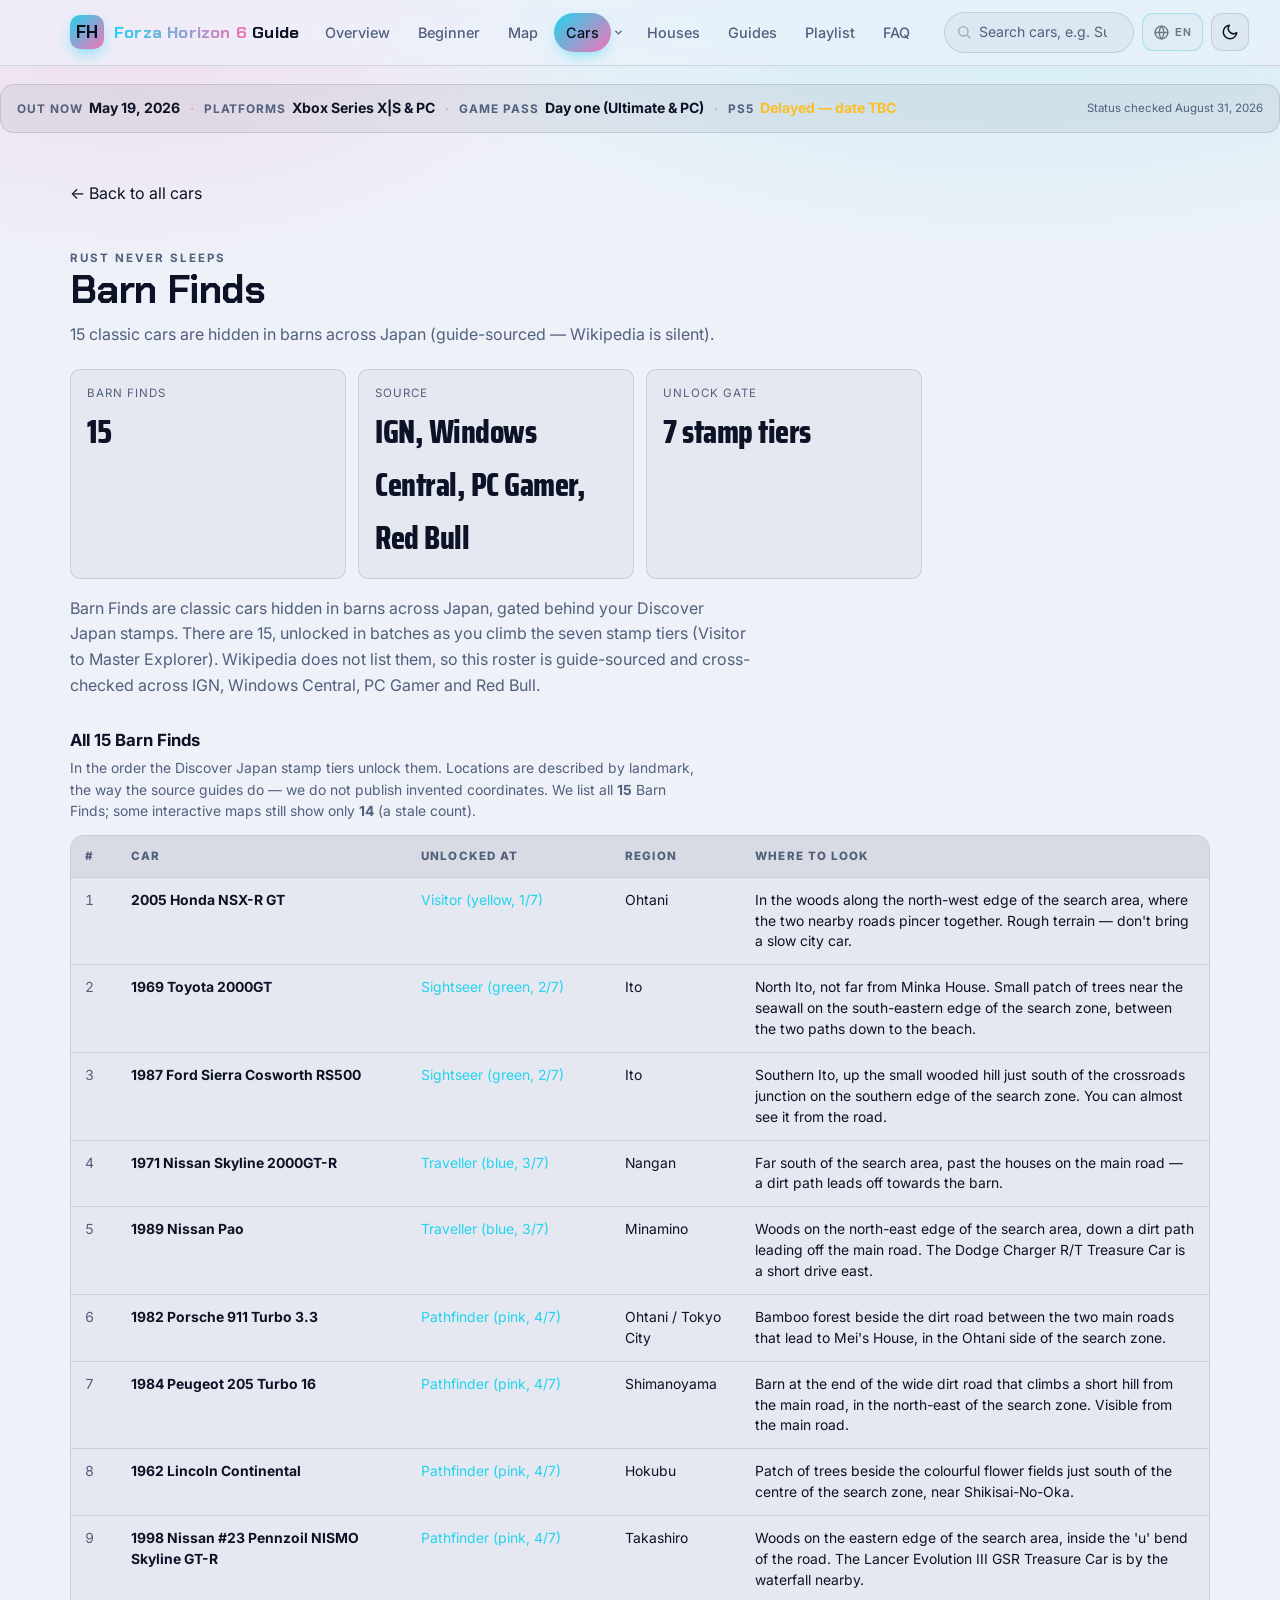
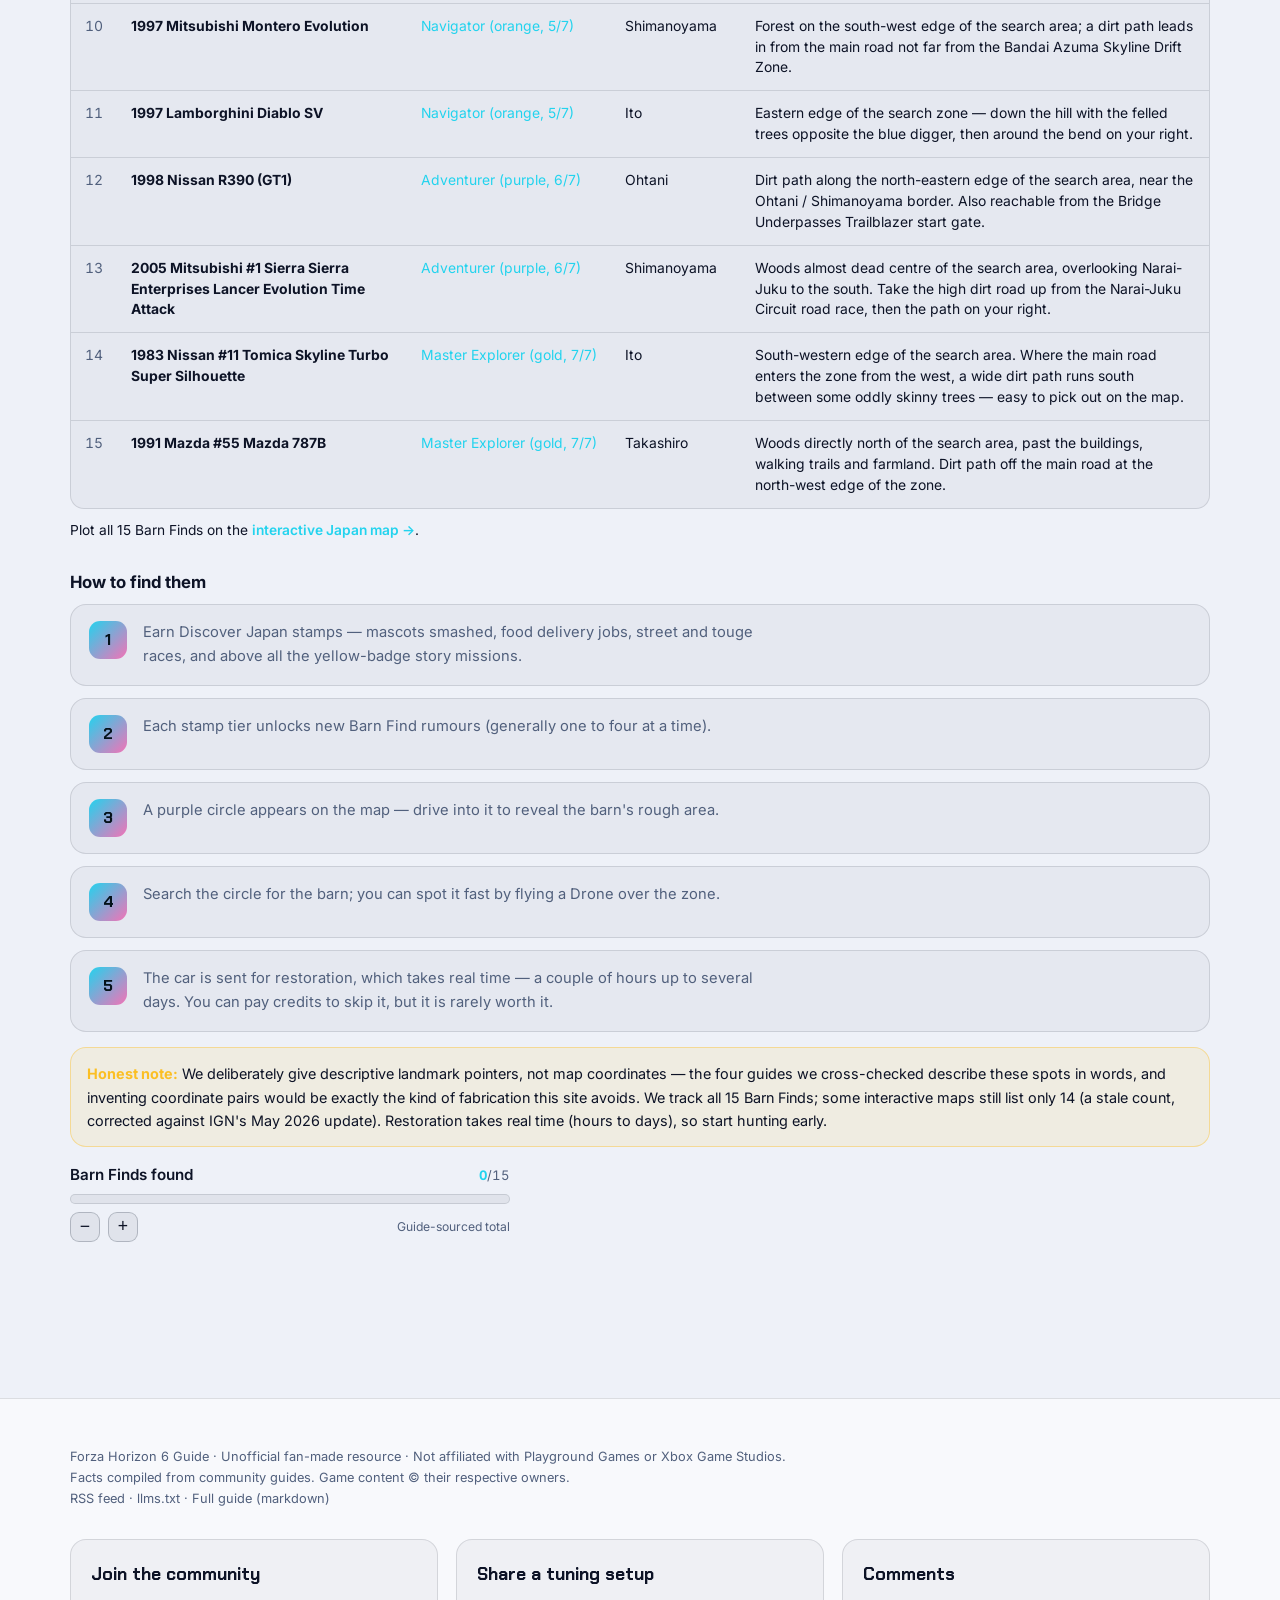
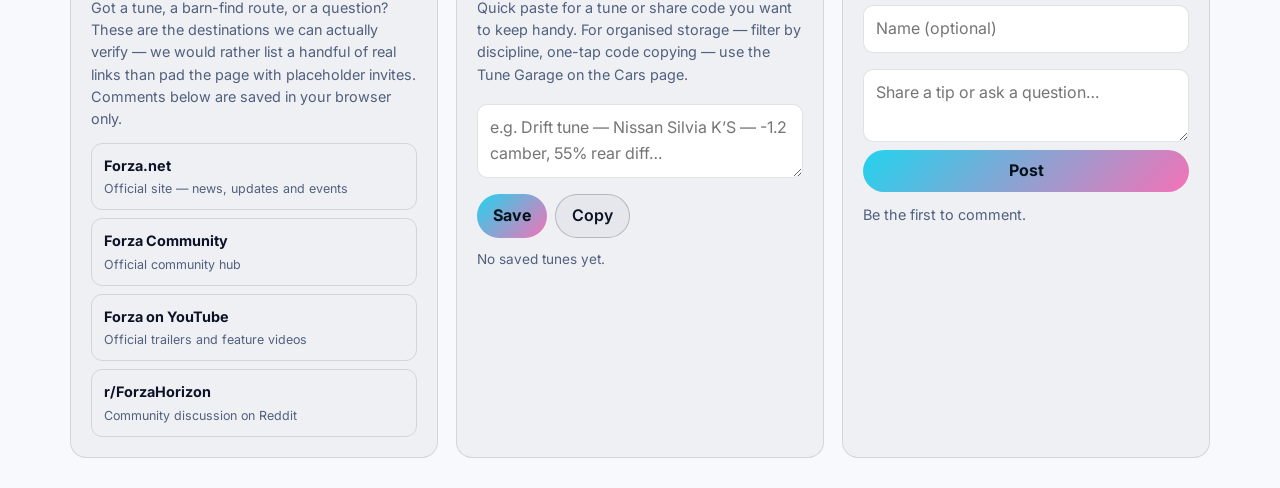
==== commit d6746523: "Beginner page: FH6 quiz + car-picker wizard; trim page intros" ====
--- a/barn-finds/index.html
+++ b/barn-finds/index.html
@@ -53,7 +53,7 @@
       "name": "Forza Horizon 6 Guide",
       "url": "https://www.forza-horizon-6.com/",
       "inLanguage": "en",
-      "description": "Forza Horizon 6 lands in a fictionalised Japan with the biggest map the series has ever built — 550+ cars at launch and 636 in the live roster today. This guide covers the car list, Car Pass and DLC packs, barn finds, treasure cars, the Estate, the interactive Japan map, and a beginner path to Horizon Legend — with sources noted for everything.",
+      "description": "Forza Horizon 6 lands in a fictionalised Japan with the biggest map the series has ever built — 636 cars in the live roster today (550+ at launch). This guide covers the car list, Car Pass and DLC packs, barn finds, treasure cars, the Estate, the interactive Japan map, and a beginner path to Horizon Legend — with sources noted for everything.",
       "publisher": {
         "@type": "Organization",
         "name": "Forza Horizon 6 Guide (fan project)"
@@ -288,8 +288,8 @@
       "@type": "ItemList",
       "@id": "https://www.forza-horizon-6.com/#cars",
       "name": "Forza Horizon 6 car list (confirmed & community-sourced)",
-      "description": "Cars available in Forza Horizon 6 — cover car, cross-title loyalty rewards, starters, prologue cars, event rewards, and a roster sample. 550+ (636 in the live roster as of Aug 13, 2026) cars at launch.",
-      "numberOfItems": 55,
+      "description": "Cars available in Forza Horizon 6 — cover car, cross-title loyalty rewards, starters, prologue cars, event rewards, and a roster sample. 636 in the live roster (550+ at launch, as of Aug 13, 2026) cars at launch.",
+      "numberOfItems": 98,
       "itemListElement": [
         {
           "@type": "ListItem",
@@ -868,6 +868,479 @@
             "vehicleModelDate": "1989",
             "category": "Car",
             "description": ""
+          }
+        },
+        {
+          "@type": "ListItem",
+          "position": 56,
+          "item": {
+            "@type": "Car",
+            "name": "2024 Nissan Nissan GT-R Nismo",
+            "vehicleModelDate": "2024",
+            "category": "Car",
+            "description": "Track Toys. "
+          }
+        },
+        {
+          "@type": "ListItem",
+          "position": 57,
+          "item": {
+            "@type": "Car",
+            "name": "2017 Nissan Nissan GT-R (R35)",
+            "vehicleModelDate": "2017",
+            "category": "Car",
+            "description": "Modern Supercars. "
+          }
+        },
+        {
+          "@type": "ListItem",
+          "position": 58,
+          "item": {
+            "@type": "Car",
+            "name": "1990 Nissan Nissan #12 Skyline GT-R (BNR32 Gr.A) JTC",
+            "vehicleModelDate": "1990",
+            "category": "Car",
+            "description": "Retro Racers. "
+          }
+        },
+        {
+          "@type": "ListItem",
+          "position": 59,
+          "item": {
+            "@type": "Car",
+            "name": "1998 Nissan Nissan #23 Pennzoil NISMO Skyline GT-R",
+            "vehicleModelDate": "1998",
+            "category": "Car",
+            "description": "Retro Racers. "
+          }
+        },
+        {
+          "@type": "ListItem",
+          "position": 60,
+          "item": {
+            "@type": "Car",
+            "name": "2020 Toyota Toyota GR Supra",
+            "vehicleModelDate": "2020",
+            "category": "Car",
+            "description": "Modern Sports Cars. "
+          }
+        },
+        {
+          "@type": "ListItem",
+          "position": 61,
+          "item": {
+            "@type": "Car",
+            "name": "2005 Honda Honda NSX-R GT",
+            "vehicleModelDate": "2005",
+            "category": "Car",
+            "description": "Retro Sports Cars. "
+          }
+        },
+        {
+          "@type": "ListItem",
+          "position": 62,
+          "item": {
+            "@type": "Car",
+            "name": "2023 Honda Honda Civic Type R",
+            "vehicleModelDate": "2023",
+            "category": "Car",
+            "description": "Super Hot Hatch. "
+          }
+        },
+        {
+          "@type": "ListItem",
+          "position": 63,
+          "item": {
+            "@type": "Car",
+            "name": "2003 Honda Honda S2000",
+            "vehicleModelDate": "2003",
+            "category": "Car",
+            "description": "Modern Sports Cars. "
+          }
+        },
+        {
+          "@type": "ListItem",
+          "position": 64,
+          "item": {
+            "@type": "Car",
+            "name": "1991 Mazda Mazda #55 Mazda 787B",
+            "vehicleModelDate": "1991",
+            "category": "Car",
+            "description": "Retro Racers. "
+          }
+        },
+        {
+          "@type": "ListItem",
+          "position": 65,
+          "item": {
+            "@type": "Car",
+            "name": "1994 Mazda Mazda MX-5 Miata",
+            "vehicleModelDate": "1994",
+            "category": "Car",
+            "description": "Retro Sports Cars. "
+          }
+        },
+        {
+          "@type": "ListItem",
+          "position": 66,
+          "item": {
+            "@type": "Car",
+            "name": "1992 Mazda Mazda RX-7 Type R",
+            "vehicleModelDate": "1992",
+            "category": "Car",
+            "description": "Retro Sports Cars. "
+          }
+        },
+        {
+          "@type": "ListItem",
+          "position": 67,
+          "item": {
+            "@type": "Car",
+            "name": "2004 Mitsubishi Mitsubishi Lancer Evolution VIII MR",
+            "vehicleModelDate": "2004",
+            "category": "Car",
+            "description": "Modern Rally. "
+          }
+        },
+        {
+          "@type": "ListItem",
+          "position": 68,
+          "item": {
+            "@type": "Car",
+            "name": "1998 Subaru Subaru Impreza 22B-STi Version",
+            "vehicleModelDate": "1998",
+            "category": "Car",
+            "description": "Retro Rally. "
+          }
+        },
+        {
+          "@type": "ListItem",
+          "position": 69,
+          "item": {
+            "@type": "Car",
+            "name": "2018 Subaru Subaru WRX STI ARX Supercar",
+            "vehicleModelDate": "2018",
+            "category": "Car",
+            "description": "Rally Monsters. "
+          }
+        },
+        {
+          "@type": "ListItem",
+          "position": 70,
+          "item": {
+            "@type": "Car",
+            "name": "2021 Rimac Rimac Nevera",
+            "vehicleModelDate": "2021",
+            "category": "Car",
+            "description": "Hypercars. "
+          }
+        },
+        {
+          "@type": "ListItem",
+          "position": 71,
+          "item": {
+            "@type": "Car",
+            "name": "2024 Koenigsegg Koenigsegg Gemera",
+            "vehicleModelDate": "2024",
+            "category": "Car",
+            "description": "Hypercars. "
+          }
+        },
+        {
+          "@type": "ListItem",
+          "position": 72,
+          "item": {
+            "@type": "Car",
+            "name": "2020 Koenigsegg Koenigsegg Jesko",
+            "vehicleModelDate": "2020",
+            "category": "Car",
+            "description": "Hypercars. "
+          }
+        },
+        {
+          "@type": "ListItem",
+          "position": 73,
+          "item": {
+            "@type": "Car",
+            "name": "2015 Koenigsegg Koenigsegg One:1",
+            "vehicleModelDate": "2015",
+            "category": "Car",
+            "description": "Hypercars. "
+          }
+        },
+        {
+          "@type": "ListItem",
+          "position": 74,
+          "item": {
+            "@type": "Car",
+            "name": "2017 Koenigsegg Koenigsegg Agera RS",
+            "vehicleModelDate": "2017",
+            "category": "Car",
+            "description": "Hypercars. "
+          }
+        },
+        {
+          "@type": "ListItem",
+          "position": 75,
+          "item": {
+            "@type": "Car",
+            "name": "2016 Koenigsegg Koenigsegg Regera",
+            "vehicleModelDate": "2016",
+            "category": "Car",
+            "description": "Hypercars. "
+          }
+        },
+        {
+          "@type": "ListItem",
+          "position": 76,
+          "item": {
+            "@type": "Car",
+            "name": "2014 Porsche Porsche 918 Spyder",
+            "vehicleModelDate": "2014",
+            "category": "Car",
+            "description": "Hypercars. "
+          }
+        },
+        {
+          "@type": "ListItem",
+          "position": 77,
+          "item": {
+            "@type": "Car",
+            "name": "2013 Ferrari Ferrari LaFerrari",
+            "vehicleModelDate": "2013",
+            "category": "Car",
+            "description": "Hypercars. "
+          }
+        },
+        {
+          "@type": "ListItem",
+          "position": 78,
+          "item": {
+            "@type": "Car",
+            "name": "2016 Pagani Pagani Huayra BC Coupe",
+            "vehicleModelDate": "2016",
+            "category": "Car",
+            "description": "Hypercars. "
+          }
+        },
+        {
+          "@type": "ListItem",
+          "position": 79,
+          "item": {
+            "@type": "Car",
+            "name": "2013 McLaren McLaren P1",
+            "vehicleModelDate": "2013",
+            "category": "Car",
+            "description": "Hypercars. "
+          }
+        },
+        {
+          "@type": "ListItem",
+          "position": 80,
+          "item": {
+            "@type": "Car",
+            "name": "2012 Hennessey Hennessey Venom GT",
+            "vehicleModelDate": "2012",
+            "category": "Car",
+            "description": "Hypercars. "
+          }
+        },
+        {
+          "@type": "ListItem",
+          "position": 81,
+          "item": {
+            "@type": "Car",
+            "name": "2019 McLaren McLaren Speedtail",
+            "vehicleModelDate": "2019",
+            "category": "Car",
+            "description": "Hypercars. "
+          }
+        },
+        {
+          "@type": "ListItem",
+          "position": 82,
+          "item": {
+            "@type": "Car",
+            "name": "2021 Pagani Pagani Huayra R",
+            "vehicleModelDate": "2021",
+            "category": "Car",
+            "description": "Extreme Track Toys. "
+          }
+        },
+        {
+          "@type": "ListItem",
+          "position": 83,
+          "item": {
+            "@type": "Car",
+            "name": "2009 Pagani Pagani Zonda R",
+            "vehicleModelDate": "2009",
+            "category": "Car",
+            "description": "Extreme Track Toys. "
+          }
+        },
+        {
+          "@type": "ListItem",
+          "position": 84,
+          "item": {
+            "@type": "Car",
+            "name": "2008 Koenigsegg Koenigsegg CCGT",
+            "vehicleModelDate": "2008",
+            "category": "Car",
+            "description": "Extreme Track Toys. "
+          }
+        },
+        {
+          "@type": "ListItem",
+          "position": 85,
+          "item": {
+            "@type": "Car",
+            "name": "2015 Chevrolet Chevrolet Corvette Z06",
+            "vehicleModelDate": "2015",
+            "category": "Car",
+            "description": "Modern Muscle. "
+          }
+        },
+        {
+          "@type": "ListItem",
+          "position": 86,
+          "item": {
+            "@type": "Car",
+            "name": "2020 Ford Ford Mustang Shelby GT500",
+            "vehicleModelDate": "2020",
+            "category": "Car",
+            "description": "Modern Muscle. "
+          }
+        },
+        {
+          "@type": "ListItem",
+          "position": 87,
+          "item": {
+            "@type": "Car",
+            "name": "2021 BMW BMW M4 Competition Coupé Welcome Pack",
+            "vehicleModelDate": "2021",
+            "category": "Car",
+            "description": "Modern Super Saloons. "
+          }
+        },
+        {
+          "@type": "ListItem",
+          "position": 88,
+          "item": {
+            "@type": "Car",
+            "name": "2022 BMW BMW M5 CS",
+            "vehicleModelDate": "2022",
+            "category": "Car",
+            "description": "Modern Super Saloons. "
+          }
+        },
+        {
+          "@type": "ListItem",
+          "position": 89,
+          "item": {
+            "@type": "Car",
+            "name": "2017 Chevrolet Chevrolet Camaro ZL1",
+            "vehicleModelDate": "2017",
+            "category": "Car",
+            "description": "Modern Muscle. "
+          }
+        },
+        {
+          "@type": "ListItem",
+          "position": 90,
+          "item": {
+            "@type": "Car",
+            "name": "2009 Chevrolet Chevrolet Corvette ZR1",
+            "vehicleModelDate": "2009",
+            "category": "Car",
+            "description": "Modern Muscle. "
+          }
+        },
+        {
+          "@type": "ListItem",
+          "position": 91,
+          "item": {
+            "@type": "Car",
+            "name": "2013 SRT SRT Viper GTS",
+            "vehicleModelDate": "2013",
+            "category": "Car",
+            "description": "Modern Muscle. "
+          }
+        },
+        {
+          "@type": "ListItem",
+          "position": 92,
+          "item": {
+            "@type": "Car",
+            "name": "2022 Dodge Dodge Challenger SRT Super Stock",
+            "vehicleModelDate": "2022",
+            "category": "Car",
+            "description": "Modern Muscle. "
+          }
+        },
+        {
+          "@type": "ListItem",
+          "position": 93,
+          "item": {
+            "@type": "Car",
+            "name": "2018 Dodge Dodge Challenger SRT Demon",
+            "vehicleModelDate": "2018",
+            "category": "Car",
+            "description": "Modern Muscle. "
+          }
+        },
+        {
+          "@type": "ListItem",
+          "position": 94,
+          "item": {
+            "@type": "Car",
+            "name": "2024 Ford Ford Mustang Dark Horse",
+            "vehicleModelDate": "2024",
+            "category": "Car",
+            "description": "Modern Muscle. "
+          }
+        },
+        {
+          "@type": "ListItem",
+          "position": 95,
+          "item": {
+            "@type": "Car",
+            "name": "2021 Alfa Romeo Alfa Romeo Giulia GTAm",
+            "vehicleModelDate": "2021",
+            "category": "Car",
+            "description": "Modern Super Saloons. "
+          }
+        },
+        {
+          "@type": "ListItem",
+          "position": 96,
+          "item": {
+            "@type": "Car",
+            "name": "2018 Mercedes-AMG Mercedes-AMG GT 4-Door Coupé",
+            "vehicleModelDate": "2018",
+            "category": "Car",
+            "description": "Modern Super Saloons. "
+          }
+        },
+        {
+          "@type": "ListItem",
+          "position": 97,
+          "item": {
+            "@type": "Car",
+            "name": "2020 BMW BMW M2 Competition Coupé",
+            "vehicleModelDate": "2020",
+            "category": "Car",
+            "description": "Modern Super Saloons. "
+          }
+        },
+        {
+          "@type": "ListItem",
+          "position": 98,
+          "item": {
+            "@type": "Car",
+            "name": "2018 Ford Ford Mustang RTR Spec 5",
+            "vehicleModelDate": "2018",
+            "category": "Car",
+            "description": "Modern Muscle. "
           }
         }
       ]
@@ -1047,7 +1520,7 @@
   <link href="https://fonts.googleapis.com/css2?family=Chakra+Petch:wght@400;600;700;800&family=Inter:wght@400;500;600;700;800&family=Saira+Condensed:wght@800;900&display=swap" rel="stylesheet" />
 
   <!-- Styles -->
-  <link rel="stylesheet" href="/assets/css/style.css?v=28" />
+  <link rel="stylesheet" href="/assets/css/style.css?v=32" />
 
   <!-- Prevent theme flash -->
   <script>
@@ -1129,7 +1602,7 @@
   </div>
 
   <main id="app" data-ssg-page="barnfinds">
-<div class="cars-hub"><p class="subpage-back"><a href="/cars/">← Back to all cars</a></p><section id="cars-barn" class="car-sec"><div class="section-head"><p class="eyebrow">Rust never sleeps</p><h2>Barn Finds</h2><p>15 classic cars are hidden in barns across Japan (guide-sourced — Wikipedia is silent).</p></div><div class="facts"><div class="fact" data-reveal="" style="transition-delay: 0ms;"><div class="k">Barn Finds</div><div class="v">15</div></div><div class="fact" data-reveal="" style="transition-delay: 45ms;"><div class="k">Source</div><div class="v">IGN, Windows Central, PC Gamer, Red Bull</div></div><div class="fact" data-reveal="" style="transition-delay: 90ms;"><div class="k">Unlock gate</div><div class="v">7 stamp tiers</div></div></div><p class="lead" style="margin-top:16px">Barn Finds are classic cars abandoned in barns across Japan, gated behind your Discover Japan stamps. There are 15 of them, unlocked in batches of one to four as you climb the seven Discover Japan stamp tiers from Visitor to Master Explorer. Wikipedia does not enumerate this mechanic, so the roster below is guide-sourced and cross-checked between IGN, Windows Central, PC Gamer and Red Bull.</p><h3 class="roster-h">All 15 Barn Finds</h3><p class="roster-sub">In the order the Discover Japan stamp tiers unlock them. Locations are described by landmark, the way the source guides do — we do not publish invented coordinates. We list all <b>15</b> Barn Finds; some interactive maps still show only <b>14</b> (a stale count).</p><div class="roster-wrap"><table class="roster"><thead><tr><th scope="col">#</th><th scope="col">Car</th><th scope="col">Unlocked at</th><th scope="col">Region</th><th scope="col">Where to look</th></tr></thead><tbody><tr><td data-label="#">1</td><td data-label="Car">2005 Honda NSX-R GT</td><td data-label="Unlocked at">Visitor (yellow, 1/7)</td><td data-label="Region">Ohtani</td><td data-label="Where to look">In the woods along the north-west edge of the search area, where the two nearby roads pincer together. Rough terrain — don't bring a slow city car.</td></tr><tr><td data-label="#">2</td><td data-label="Car">1969 Toyota 2000GT</td><td data-label="Unlocked at">Sightseer (green, 2/7)</td><td data-label="Region">Ito</td><td data-label="Where to look">North Ito, not far from Minka House. Small patch of trees near the seawall on the south-eastern edge of the search zone, between the two paths down to the beach.</td></tr><tr><td data-label="#">3</td><td data-label="Car">1987 Ford Sierra Cosworth RS500</td><td data-label="Unlocked at">Sightseer (green, 2/7)</td><td data-label="Region">Ito</td><td data-label="Where to look">Southern Ito, up the small wooded hill just south of the crossroads junction on the southern edge of the search zone. You can almost see it from the road.</td></tr><tr><td data-label="#">4</td><td data-label="Car">1971 Nissan Skyline 2000GT-R</td><td data-label="Unlocked at">Traveller (blue, 3/7)</td><td data-label="Region">Nangan</td><td data-label="Where to look">Far south of the search area, past the houses on the main road — a dirt path leads off towards the barn.</td></tr><tr><td data-label="#">5</td><td data-label="Car">1989 Nissan Pao</td><td data-label="Unlocked at">Traveller (blue, 3/7)</td><td data-label="Region">Minamino</td><td data-label="Where to look">Woods on the north-east edge of the search area, down a dirt path leading off the main road. The Dodge Charger R/T Treasure Car is a short drive east.</td></tr><tr><td data-label="#">6</td><td data-label="Car">1982 Porsche 911 Turbo 3.3</td><td data-label="Unlocked at">Pathfinder (pink, 4/7)</td><td data-label="Region">Ohtani / Tokyo City</td><td data-label="Where to look">Bamboo forest beside the dirt road between the two main roads that lead to Mei's House, in the Ohtani side of the search zone.</td></tr><tr><td data-label="#">7</td><td data-label="Car">1984 Peugeot 205 Turbo 16</td><td data-label="Unlocked at">Pathfinder (pink, 4/7)</td><td data-label="Region">Shimanoyama</td><td data-label="Where to look">Barn at the end of the wide dirt road that climbs a short hill from the main road, in the north-east of the search zone. Visible from the main road.</td></tr><tr><td data-label="#">8</td><td data-label="Car">1962 Lincoln Continental</td><td data-label="Unlocked at">Pathfinder (pink, 4/7)</td><td data-label="Region">Hokubu</td><td data-label="Where to look">Patch of trees beside the colourful flower fields just south of the centre of the search zone, near Shikisai-No-Oka.</td></tr><tr><td data-label="#">9</td><td data-label="Car">1998 Nissan #23 Pennzoil NISMO Skyline GT-R</td><td data-label="Unlocked at">Pathfinder (pink, 4/7)</td><td data-label="Region">Takashiro</td><td data-label="Where to look">Woods on the eastern edge of the search area, inside the 'u' bend of the road. The Lancer Evolution III GSR Treasure Car is by the waterfall nearby.</td></tr><tr><td data-label="#">10</td><td data-label="Car">1997 Mitsubishi Montero Evolution</td><td data-label="Unlocked at">Navigator (orange, 5/7)</td><td data-label="Region">Shimanoyama</td><td data-label="Where to look">Forest on the south-west edge of the search area; a dirt path leads in from the main road not far from the Bandai Azuma Skyline Drift Zone.</td></tr><tr><td data-label="#">11</td><td data-label="Car">1997 Lamborghini Diablo SV</td><td data-label="Unlocked at">Navigator (orange, 5/7)</td><td data-label="Region">Ito</td><td data-label="Where to look">Eastern edge of the search zone — down the hill with the felled trees opposite the blue digger, then around the bend on your right.</td></tr><tr><td data-label="#">12</td><td data-label="Car">1998 Nissan R390 (GT1)</td><td data-label="Unlocked at">Adventurer (purple, 6/7)</td><td data-label="Region">Ohtani</td><td data-label="Where to look">Dirt path along the north-eastern edge of the search area, near the Ohtani / Shimanoyama border. Also reachable from the Bridge Underpasses Trailblazer start gate.</td></tr><tr><td data-label="#">13</td><td data-label="Car">2005 Mitsubishi #1 Sierra Sierra Enterprises Lancer Evolution Time Attack</td><td data-label="Unlocked at">Adventurer (purple, 6/7)</td><td data-label="Region">Shimanoyama</td><td data-label="Where to look">Woods almost dead centre of the search area, overlooking Narai-Juku to the south. Take the high dirt road up from the Narai-Juku Circuit road race, then the path on your right.</td></tr><tr><td data-label="#">14</td><td data-label="Car">1983 Nissan #11 Tomica Skyline Turbo Super Silhouette</td><td data-label="Unlocked at">Master Explorer (gold, 7/7)</td><td data-label="Region">Ito</td><td data-label="Where to look">South-western edge of the search area. Where the main road enters the zone from the west, a wide dirt path runs south between some oddly skinny trees — easy to pick out on the map.</td></tr><tr><td data-label="#">15</td><td data-label="Car">1991 Mazda #55 Mazda 787B</td><td data-label="Unlocked at">Master Explorer (gold, 7/7)</td><td data-label="Region">Takashiro</td><td data-label="Where to look">Woods directly north of the search area, past the buildings, walking trails and farmland. Dirt path off the main road at the north-west edge of the zone.</td></tr></tbody></table></div><p class="see-map">Plot all 15 Barn Finds on the <a href="/barn-finds/">interactive Japan map →</a>.</p><h3 class="roster-h">How to find them</h3><ol class="steps" style="list-style:none;padding:0;margin-top:8px;counter-reset:s"><li class="step" data-reveal="" style="transition-delay: 0ms;"><span class="num">1</span><div><p>Earn Discover Japan stamps — mascots smashed, food delivery jobs, street and touge races, and above all the yellow-badge story missions.</p></div></li><li class="step" data-reveal="" style="transition-delay: 45ms;"><span class="num">2</span><div><p>Each stamp tier unlocks new Barn Find rumours (generally one to four at a time).</p></div></li><li class="step" data-reveal="" style="transition-delay: 90ms;"><span class="num">3</span><div><p>A purple circle appears on the map — drive into it to reveal the barn's rough area.</p></div></li><li class="step" data-reveal="" style="transition-delay: 135ms;"><span class="num">4</span><div><p>Search the circle for the barn; you can spot it fast by flying a Drone over the zone.</p></div></li><li class="step" data-reveal="" style="transition-delay: 180ms;"><span class="num">5</span><div><p>The car is sent for restoration, which takes real time — a couple of hours up to several days. You can pay credits to skip it, but it is rarely worth it.</p></div></li></ol><div class="callout"><b>Honest note:</b> We deliberately give descriptive landmark pointers, not map coordinates — the four guides we cross-checked describe these spots in words, and inventing coordinate pairs would be exactly the kind of fabrication this site avoids. We track all 15 Barn Finds; some interactive maps still list only 14 (a stale count, corrected against IGN's May 2026 update). Restoration takes real time (hours to days), so start hunting early.</div><div class="trk-row trk-mini" data-trk="barn" data-max="15"><div class="trk-head"><span class="trk-label">Barn Finds found</span><span class="trk-count"><span class="trk-cur">0</span>/15</span></div><div class="trk-bar"><span class="trk-fill" style="width: 0%;"></span></div><div class="trk-ctrl"><button type="button" class="trk-dec" aria-label="Decrease found count">−</button><button type="button" class="trk-inc" aria-label="Increase found count">+</button><span class="trk-note">Guide-sourced total</span></div></div></section></div>
+<div class="cars-hub"><p class="subpage-back"><a href="/cars/">← Back to all cars</a></p><section id="cars-barn" class="car-sec"><div class="section-head"><p class="eyebrow">Rust never sleeps</p><h2>Barn Finds</h2><p>15 classic cars are hidden in barns across Japan (guide-sourced — Wikipedia is silent).</p></div><div class="facts"><div class="fact" data-reveal="" style="transition-delay: 0ms;"><div class="k">Barn Finds</div><div class="v">15</div></div><div class="fact" data-reveal="" style="transition-delay: 45ms;"><div class="k">Source</div><div class="v">IGN, Windows Central, PC Gamer, Red Bull</div></div><div class="fact" data-reveal="" style="transition-delay: 90ms;"><div class="k">Unlock gate</div><div class="v">7 stamp tiers</div></div></div><p class="lead" style="margin-top:16px">Barn Finds are classic cars hidden in barns across Japan, gated behind your Discover Japan stamps. There are 15, unlocked in batches as you climb the seven stamp tiers (Visitor to Master Explorer). Wikipedia does not list them, so this roster is guide-sourced and cross-checked across IGN, Windows Central, PC Gamer and Red Bull.</p><h3 class="roster-h">All 15 Barn Finds</h3><p class="roster-sub">In the order the Discover Japan stamp tiers unlock them. Locations are described by landmark, the way the source guides do — we do not publish invented coordinates. We list all <b>15</b> Barn Finds; some interactive maps still show only <b>14</b> (a stale count).</p><div class="roster-wrap"><table class="roster"><thead><tr><th scope="col">#</th><th scope="col">Car</th><th scope="col">Unlocked at</th><th scope="col">Region</th><th scope="col">Where to look</th></tr></thead><tbody><tr><td data-label="#">1</td><td data-label="Car">2005 Honda NSX-R GT</td><td data-label="Unlocked at">Visitor (yellow, 1/7)</td><td data-label="Region">Ohtani</td><td data-label="Where to look">In the woods along the north-west edge of the search area, where the two nearby roads pincer together. Rough terrain — don't bring a slow city car.</td></tr><tr><td data-label="#">2</td><td data-label="Car">1969 Toyota 2000GT</td><td data-label="Unlocked at">Sightseer (green, 2/7)</td><td data-label="Region">Ito</td><td data-label="Where to look">North Ito, not far from Minka House. Small patch of trees near the seawall on the south-eastern edge of the search zone, between the two paths down to the beach.</td></tr><tr><td data-label="#">3</td><td data-label="Car">1987 Ford Sierra Cosworth RS500</td><td data-label="Unlocked at">Sightseer (green, 2/7)</td><td data-label="Region">Ito</td><td data-label="Where to look">Southern Ito, up the small wooded hill just south of the crossroads junction on the southern edge of the search zone. You can almost see it from the road.</td></tr><tr><td data-label="#">4</td><td data-label="Car">1971 Nissan Skyline 2000GT-R</td><td data-label="Unlocked at">Traveller (blue, 3/7)</td><td data-label="Region">Nangan</td><td data-label="Where to look">Far south of the search area, past the houses on the main road — a dirt path leads off towards the barn.</td></tr><tr><td data-label="#">5</td><td data-label="Car">1989 Nissan Pao</td><td data-label="Unlocked at">Traveller (blue, 3/7)</td><td data-label="Region">Minamino</td><td data-label="Where to look">Woods on the north-east edge of the search area, down a dirt path leading off the main road. The Dodge Charger R/T Treasure Car is a short drive east.</td></tr><tr><td data-label="#">6</td><td data-label="Car">1982 Porsche 911 Turbo 3.3</td><td data-label="Unlocked at">Pathfinder (pink, 4/7)</td><td data-label="Region">Ohtani / Tokyo City</td><td data-label="Where to look">Bamboo forest beside the dirt road between the two main roads that lead to Mei's House, in the Ohtani side of the search zone.</td></tr><tr><td data-label="#">7</td><td data-label="Car">1984 Peugeot 205 Turbo 16</td><td data-label="Unlocked at">Pathfinder (pink, 4/7)</td><td data-label="Region">Shimanoyama</td><td data-label="Where to look">Barn at the end of the wide dirt road that climbs a short hill from the main road, in the north-east of the search zone. Visible from the main road.</td></tr><tr><td data-label="#">8</td><td data-label="Car">1962 Lincoln Continental</td><td data-label="Unlocked at">Pathfinder (pink, 4/7)</td><td data-label="Region">Hokubu</td><td data-label="Where to look">Patch of trees beside the colourful flower fields just south of the centre of the search zone, near Shikisai-No-Oka.</td></tr><tr><td data-label="#">9</td><td data-label="Car">1998 Nissan #23 Pennzoil NISMO Skyline GT-R</td><td data-label="Unlocked at">Pathfinder (pink, 4/7)</td><td data-label="Region">Takashiro</td><td data-label="Where to look">Woods on the eastern edge of the search area, inside the 'u' bend of the road. The Lancer Evolution III GSR Treasure Car is by the waterfall nearby.</td></tr><tr><td data-label="#">10</td><td data-label="Car">1997 Mitsubishi Montero Evolution</td><td data-label="Unlocked at">Navigator (orange, 5/7)</td><td data-label="Region">Shimanoyama</td><td data-label="Where to look">Forest on the south-west edge of the search area; a dirt path leads in from the main road not far from the Bandai Azuma Skyline Drift Zone.</td></tr><tr><td data-label="#">11</td><td data-label="Car">1997 Lamborghini Diablo SV</td><td data-label="Unlocked at">Navigator (orange, 5/7)</td><td data-label="Region">Ito</td><td data-label="Where to look">Eastern edge of the search zone — down the hill with the felled trees opposite the blue digger, then around the bend on your right.</td></tr><tr><td data-label="#">12</td><td data-label="Car">1998 Nissan R390 (GT1)</td><td data-label="Unlocked at">Adventurer (purple, 6/7)</td><td data-label="Region">Ohtani</td><td data-label="Where to look">Dirt path along the north-eastern edge of the search area, near the Ohtani / Shimanoyama border. Also reachable from the Bridge Underpasses Trailblazer start gate.</td></tr><tr><td data-label="#">13</td><td data-label="Car">2005 Mitsubishi #1 Sierra Sierra Enterprises Lancer Evolution Time Attack</td><td data-label="Unlocked at">Adventurer (purple, 6/7)</td><td data-label="Region">Shimanoyama</td><td data-label="Where to look">Woods almost dead centre of the search area, overlooking Narai-Juku to the south. Take the high dirt road up from the Narai-Juku Circuit road race, then the path on your right.</td></tr><tr><td data-label="#">14</td><td data-label="Car">1983 Nissan #11 Tomica Skyline Turbo Super Silhouette</td><td data-label="Unlocked at">Master Explorer (gold, 7/7)</td><td data-label="Region">Ito</td><td data-label="Where to look">South-western edge of the search area. Where the main road enters the zone from the west, a wide dirt path runs south between some oddly skinny trees — easy to pick out on the map.</td></tr><tr><td data-label="#">15</td><td data-label="Car">1991 Mazda #55 Mazda 787B</td><td data-label="Unlocked at">Master Explorer (gold, 7/7)</td><td data-label="Region">Takashiro</td><td data-label="Where to look">Woods directly north of the search area, past the buildings, walking trails and farmland. Dirt path off the main road at the north-west edge of the zone.</td></tr></tbody></table></div><p class="see-map">Plot all 15 Barn Finds on the <a href="/barn-finds/">interactive Japan map →</a>.</p><h3 class="roster-h">How to find them</h3><ol class="steps" style="list-style:none;padding:0;margin-top:8px;counter-reset:s"><li class="step" data-reveal="" style="transition-delay: 0ms;"><span class="num">1</span><div><p>Earn Discover Japan stamps — mascots smashed, food delivery jobs, street and touge races, and above all the yellow-badge story missions.</p></div></li><li class="step" data-reveal="" style="transition-delay: 45ms;"><span class="num">2</span><div><p>Each stamp tier unlocks new Barn Find rumours (generally one to four at a time).</p></div></li><li class="step" data-reveal="" style="transition-delay: 90ms;"><span class="num">3</span><div><p>A purple circle appears on the map — drive into it to reveal the barn's rough area.</p></div></li><li class="step" data-reveal="" style="transition-delay: 135ms;"><span class="num">4</span><div><p>Search the circle for the barn; you can spot it fast by flying a Drone over the zone.</p></div></li><li class="step" data-reveal="" style="transition-delay: 180ms;"><span class="num">5</span><div><p>The car is sent for restoration, which takes real time — a couple of hours up to several days. You can pay credits to skip it, but it is rarely worth it.</p></div></li></ol><div class="callout"><b>Honest note:</b> We deliberately give descriptive landmark pointers, not map coordinates — the four guides we cross-checked describe these spots in words, and inventing coordinate pairs would be exactly the kind of fabrication this site avoids. We track all 15 Barn Finds; some interactive maps still list only 14 (a stale count, corrected against IGN's May 2026 update). Restoration takes real time (hours to days), so start hunting early.</div><div class="trk-row trk-mini" data-trk="barn" data-max="15"><div class="trk-head"><span class="trk-label">Barn Finds found</span><span class="trk-count"><span class="trk-cur">0</span>/15</span></div><div class="trk-bar"><span class="trk-fill" style="width: 0%;"></span></div><div class="trk-ctrl"><button type="button" class="trk-dec" aria-label="Decrease found count">−</button><button type="button" class="trk-inc" aria-label="Increase found count">+</button><span class="trk-note">Guide-sourced total</span></div></div></section></div>
   </main>
   <footer class="site-footer">
     <div class="footer-wrap">
@@ -1151,7 +1624,7 @@
       <ul>
         <li>Setting: a fictionalised Japan with the largest open-world map in the series.</li>
         <li>Released: May 19, 2026 (Premium early access May 15, 2026).</li>
-        <li>Cars at launch: 550+.</li>
+        <li>Cars in the live roster: 636 (550+ at launch).</li>
         <li>Developer: Playground Games (with Turn 10 Studios). Publisher: Xbox Game Studios.</li>
         <li>Platforms: Windows and Xbox Series X|S. The PS5 version is delayed, date TBC.</li>
         <li>Property: The Estate is the headline customisable property; 8 Garages act as fast-travel / car-display points. (Two different sets of "8" — the 8 buyable houses listed by community guides are a separate list.)</li>
@@ -1233,10 +1706,10 @@
     </div>
   </noscript>
 
-  <script src="/assets/js/data.js?v=22"></script>
+  <script src="/assets/js/data.js?v=26"></script>
   <script src="/assets/js/cars_confirmed.js?v=1"></script>
   <script src="/assets/js/gamersky.js?v=6"></script>
-  <script src="/assets/js/main.js?v=35"></script>
+  <script src="/assets/js/main.js?v=40"></script>
   <script>
     // Load Google's Website Translator (defines googleTranslateElementInit, which main.js sets).
     (function () {
--- a/assets/css/style.css
+++ b/assets/css/style.css
@@ -1 +1 @@
-:root{--bg:#080b16;--bg-2:#0e1322;--bg-grad:radial-gradient(1200px 600px at 80% -10%, rgba(34,211,238,0.10), transparent 60%),radial-gradient(900px 500px at 10% 0%, rgba(244,114,182,0.10), transparent 55%);--surface:rgba(255,255,255,0.045);--surface-2:rgba(255,255,255,0.07);--border:rgba(255,255,255,0.10);--border-strong:rgba(255,255,255,0.18);--text:#e9edf7;--text-dim:#9aa6c2;--accent:#22d3ee;--accent-2:#f472b6;--accent-3:#a78bfa;--ok:#34d399;--warn:#fbbf24;--radius:16px;--radius-sm:10px;--maxw:1180px;--shadow:0 18px 50px -20px rgba(0,0,0,0.7);--ease:cubic-bezier(0.16, 1, 0.3, 1);--font:"Inter",system-ui,-apple-system,"Segoe UI",Roboto,Helvetica,Arial,sans-serif;--display:"Chakra Petch","Inter",system-ui,sans-serif;--display-heavy:"Saira Condensed","Chakra Petch",system-ui,sans-serif;--fs-eyebrow:.72rem;--fs-caption:.78rem;--fs-body:1rem;--fs-sub:1.06rem;--fs-h3:clamp(1.15rem, 1rem + 1.1vw, 1.42rem);--fs-h2:clamp(1.6rem, 1.05rem + 2.6vw, 2.45rem);--fs-display:clamp(2.9rem, 1.4rem + 7.4vw, 6rem);--lh-display:.92;--lh-head:1.12;--lh-body:1.62;--accent-warm:#ff8a3d}[data-theme=light]{--bg:#eef1f8;--bg-2:#ffffff;--bg-grad:radial-gradient(1200px 600px at 80% -10%, rgba(34,211,238,0.18), transparent 60%),radial-gradient(900px 500px at 10% 0%, rgba(244,114,182,0.16), transparent 55%);--surface:rgba(13,19,38,0.035);--surface-2:rgba(13,19,38,0.06);--border:rgba(13,19,38,0.12);--border-strong:rgba(13,19,38,0.22);--text:#0d1326;--text-dim:#51607d;--shadow:0 18px 50px -24px rgba(13,19,38,0.35)}*{box-sizing:border-box}html{scroll-behavior:smooth}body{margin:0;font-family:var(--font);color:var(--text);background:var(--bg);background-image:var(--bg-grad);background-attachment:fixed;line-height:var(--lh-body);-webkit-font-smoothing:antialiased;transition:background-color .4s var(--ease),color .3s var(--ease)}a{color:inherit;text-decoration:none}img{max-width:100%;display:block}.site-header{position:sticky;top:0;z-index:50;backdrop-filter:blur(18px) saturate(160%);-webkit-backdrop-filter:blur(18px) saturate(160%);background:color-mix(in srgb,var(--bg) 72%,transparent);border-bottom:1px solid var(--border)}.nav-wrap{max-width:var(--maxw);margin:0 auto;display:flex;align-items:center;gap:14px;padding:12px 20px}.brand{display:flex;align-items:center;gap:10px;font-family:var(--display);font-weight:700;font-size:1.05rem;letter-spacing:.2px;white-space:nowrap}.brand .logo{width:34px;height:34px;border-radius:10px;display:grid;place-items:center;font-size:1.1rem;background:linear-gradient(135deg,var(--accent),var(--accent-2));color:#04121a;box-shadow:0 6px 18px -6px var(--accent)}.brand b{background:linear-gradient(90deg,var(--accent),var(--accent-2));-webkit-background-clip:text;background-clip:text;color:transparent}.nav{display:flex;align-items:center;gap:4px;margin-left:auto;overflow-x:auto;scrollbar-width:none}.nav::-webkit-scrollbar{display:none}.nav a{padding:8px 12px;border-radius:999px;font-size:.9rem;font-weight:500;color:var(--text-dim);white-space:nowrap;transition:all .25s var(--ease)}.nav a:hover{color:var(--text);background:var(--surface)}.nav a.active{color:#04121a;background:linear-gradient(135deg,var(--accent),var(--accent-2));box-shadow:0 6px 18px -8px var(--accent)}.nav-actions{display:flex;align-items:center;gap:8px;margin-left:8px}.icon-btn{width:38px;height:38px;border-radius:11px;border:1px solid var(--border);background:var(--surface);color:var(--text);cursor:pointer;font-size:1rem;display:grid;place-items:center;transition:all .25s var(--ease)}.icon-btn:hover{border-color:var(--border-strong);transform:translateY(-1px)}.menu-btn{display:none}main{max-width:var(--maxw);margin:0 auto;padding:28px 20px 80px}.section{margin-top:46px;animation:fadeUp .5s var(--ease) both}@keyframes fadeUp{from{opacity:0;transform:translateY(14px)}to{opacity:1;transform:none}}.section-head{margin-bottom:18px}.eyebrow{text-transform:uppercase;letter-spacing:2px;font-size:.72rem;font-weight:700;color:var(--accent);margin:0 0 6px}.section-head h2{font-family:var(--display);font-weight:700;font-size:var(--fs-h2);margin:0 0 10px;line-height:var(--lh-head);letter-spacing:-.6px}.section-head p{color:var(--text-dim);margin:0}.lead{color:var(--text-dim);margin:6px 0 0}.hero{position:relative;overflow:hidden;border:1px solid var(--border);border-radius:24px;padding:clamp(40px,5vw,74px) clamp(22px,4vw,48px);margin-top:26px;background:radial-gradient(700px 360px at 85% 0,rgba(34,211,238,.18),transparent 60%),radial-gradient(620px 360px at 5% 100%,rgba(244,114,182,.16),transparent 60%),linear-gradient(160deg,var(--bg-2),var(--bg));box-shadow:var(--shadow)}.hero::after{content:"";position:absolute;inset:0;background-image:linear-gradient(transparent 0 39px,rgba(255,255,255,.04) 40px),linear-gradient(90deg,transparent 0 39px,rgba(255,255,255,.04) 40px);background-size:40px 40px;opacity:.5;pointer-events:none;mask-image:radial-gradient(circle at 50% 30%,#000,transparent 75%)}.hero>*{position:relative;z-index:1}.hero .eyebrow{color:var(--accent-2)}.hero h1{font-family:var(--display-heavy);font-weight:900;font-size:var(--fs-display);line-height:var(--lh-display);letter-spacing:-1.5px;margin:10px 0 16px;background:linear-gradient(100deg,#fff 0,var(--accent) 32%,#fff 50%,var(--accent-2) 68%,#fff 100%);background-size:220% 100%;-webkit-background-clip:text;background-clip:text;color:transparent;animation:heroShimmer 7s linear infinite,heroIn .8s var(--ease) both .14s}@keyframes heroShimmer{0%{background-position:120% 0}100%{background-position:-120% 0}}.hero p{font-size:1.08rem;color:var(--text-dim);max-width:60ch;margin:0 0 22px;animation:heroIn .7s var(--ease) both .24s}.hero .cover-pill{display:inline-flex;align-items:center;gap:8px;padding:8px 14px;border-radius:999px;border:1px solid var(--border-strong);background:var(--surface);font-size:.85rem;color:var(--text)}.hero .cover-pill b{color:var(--accent)}.hero--art{background-image:linear-gradient(115deg,rgba(8,6,20,.84) 0,rgba(8,6,20,.42) 46%,rgba(8,6,20,0) 80%),url('../img/hero.svg');background-size:cover,cover;background-position:50% 32%,center;background-repeat:no-repeat;min-height:440px;display:flex;flex-direction:column;justify-content:flex-end}.hero--art::after{opacity:.22;background-image:linear-gradient(transparent 0 39px,rgba(255,255,255,.05) 40px),linear-gradient(90deg,transparent 0 39px,rgba(255,255,255,.05) 40px),url("data:image/svg+xml,%3Csvg xmlns='http://www.w3.org/2000/svg' width='140' height='140'%3E%3Cfilter id='n'%3E%3CfeTurbulence type='fractalNoise' baseFrequency='0.85' numOctaves='2' stitchTiles='stitch'/%3E%3C/filter%3E%3Crect width='100%25' height='100%25' filter='url(%23n)' opacity='0.55'/%3E%3C/svg%3E");background-size:40px 40px,40px 40px,140px 140px}.hero--art .cover-pill,.hero--art .eyebrow,.hero--art h1,.hero--art p{position:relative;z-index:2}.hero--art p{color:rgba(255,255,255,.88)}.hero--art::before{content:"";position:absolute;z-index:0;width:62%;height:170%;top:-35%;right:-12%;background:radial-gradient(closest-side,color-mix(in srgb,var(--accent-warm) 40%,transparent),transparent 70%);filter:blur(22px);opacity:.55;pointer-events:none;animation:9s ease-in-out infinite alternate heroGlow}@keyframes heroGlow{from{transform:translateX(0) scale(1)}to{transform:translateX(-14%) scale(1.14)}}.facts{display:grid;grid-template-columns:repeat(4,1fr);gap:12px;margin-top:22px}.fact{border:1px solid var(--border);border-radius:var(--radius-sm);background:var(--surface);padding:14px 16px}.fact .k{font-size:.72rem;text-transform:uppercase;letter-spacing:1px;color:var(--text-dim)}.fact .v{font-family:var(--display);font-size:1.25rem;margin-top:2px}.grid{display:grid;gap:16px}.grid.cols-2{grid-template-columns:repeat(2,1fr)}.grid.cols-3{grid-template-columns:repeat(3,1fr)}.card{border:1px solid var(--border);border-radius:var(--radius);background:var(--surface);padding:18px;transition:transform .3s var(--ease),border-color .3s var(--ease),background .3s var(--ease)}.card:hover{transform:translateY(-4px);border-color:var(--border-strong);background:var(--surface-2)}.card h3{font-family:var(--display);margin:0 0 6px;font-size:1.1rem}.card p{margin:0;color:var(--text-dim);font-size:.92rem}.card .ico{font-family:var(--display);font-size:.82rem;font-weight:700;letter-spacing:.12em;color:var(--accent);margin-bottom:10px;display:block}.car-group>h3{font-family:var(--display)}.car-group>.note{color:var(--text-dim);font-size:.85rem;margin:0 0 14px}.car-grid{display:grid;grid-template-columns:repeat(auto-fill,minmax(240px,1fr));gap:14px}.car-card{display:flex;gap:12px;align-items:center;border:1px solid var(--border);border-radius:var(--radius);background:var(--surface);padding:14px;transition:all .3s var(--ease)}.car-card:hover{transform:translateY(-3px);border-color:var(--border-strong);background:var(--surface-2)}.car-thumb{flex:0 0 auto;width:64px;height:64px;border-radius:13px;object-fit:cover;display:block;padding:0;color:#04121a;background:linear-gradient(135deg,var(--accent),var(--accent-2))}.car-meta{min-width:0}.car-meta .yr{font-size:.72rem;color:var(--text-dim)}.car-meta .nm{font-weight:600;font-size:.96rem;line-height:1.2}.car-meta .mk{font-size:.8rem;color:var(--text-dim)}.tag{display:inline-block;margin-top:5px;font-size:.68rem;font-weight:700;padding:2px 8px;border-radius:999px;letter-spacing:.4px;color:var(--accent);background:color-mix(in srgb,var(--accent) 14%,transparent);border:1px solid color-mix(in srgb,var(--accent) 35%,transparent)}.car-note{color:var(--text-dim)}.src-chip{display:inline-block;margin-top:5px;font-size:.6rem;font-weight:700;letter-spacing:.5px;padding:1px 6px;border-radius:999px;text-transform:uppercase;color:var(--text-dim);background:color-mix(in srgb,var(--text-dim) 14%,transparent);border:1px solid color-mix(in srgb,var(--text-dim) 30%,transparent)}.src-chip.src-gb,.src-chip.src-wc{color:#6ee7b7;border-color:color-mix(in srgb,#34d399 35%,transparent)}.src-chip.src-forza{color:#fcd34d;border-color:color-mix(in srgb,#fbbf24 35%,transparent)}.best-cat{margin-top:26px}.best-cat>h3{font-family:var(--display);font-size:1.2rem;margin:0 0 12px;display:flex;align-items:center;gap:10px}.best-cat>h3::before{content:"";background:linear-gradient(var(--accent),var(--accent-2))}.pick{border:1px solid var(--border);border-radius:var(--radius);background:var(--surface);padding:14px 16px}.pick .pc{font-family:var(--display)}.pick .pw{color:var(--text-dim);font-size:.88rem;margin-top:3px}.best-faq{margin-top:38px;border-top:1px solid var(--border);padding-top:26px}.best-faq>h3{font-family:var(--display);font-size:1.15rem;margin:0 0 16px;display:flex;align-items:center;gap:10px}.best-faq>h3::before{content:"";background:linear-gradient(var(--accent),var(--accent-2))}.faq-item{padding:14px 16px;border:1px solid var(--border);border-radius:var(--radius);background:var(--surface);margin-bottom:12px}.faq-item h4{margin:0 0 6px;font-size:1rem;color:var(--text)}.faq-item p{margin:0;color:var(--text-dim);font-size:.9rem;line-height:1.55}.region-grid{display:grid;grid-template-columns:repeat(auto-fill,minmax(280px,1fr));gap:14px}.region-card{border:1px solid var(--border);border-radius:var(--radius);background:var(--surface);padding:18px;cursor:pointer;transition:all .3s var(--ease);text-align:left;width:100%;color:var(--text)}.region-card.open,.region-card:hover{border-color:var(--border-strong);background:var(--surface-2);transform:translateY(-3px)}.region-card h3{font-family:var(--display);margin:0 0 6px;display:flex;align-items:center;gap:8px}.region-card .blurb{color:var(--text-dim);font-size:.9rem;margin:0}.rtag{font-size:.6rem;font-weight:700;letter-spacing:.06em;text-transform:uppercase;padding:2px 8px;border-radius:999px;border:1px solid var(--border-strong);color:var(--text-dim);vertical-align:middle}.rtag.ok{color:var(--accent);border-color:color-mix(in srgb,var(--accent) 50%,transparent)}.region-card .feats{margin:12px 0 0;padding:0;list-style:none;display:none}.region-card.open .feats{display:block;animation:fadeUp .35s var(--ease) both}.region-card .feats li{font-size:.85rem;color:var(--text-dim);padding:5px 0 5px 18px;position:relative}.region-card .feats li::before{content:"▹";position:absolute;left:0;color:var(--accent)}.legend{display:flex;flex-wrap:wrap;gap:10px 22px;margin-top:22px;padding-top:18px;border-top:1px solid var(--border)}.legend div{display:flex;align-items:center;gap:8px;font-size:.85rem;color:var(--text-dim)}.map-wrap{margin:18px 0 6px}.map-wrap img{width:100%;height:auto;display:block;border-radius:var(--radius);border:1px solid var(--border);box-shadow:0 14px 44px -20px rgba(0,0,0,.75)}.steps{display:grid;gap:12px}.step{display:flex;gap:16px;align-items:flex-start;border:1px solid var(--border);border-radius:var(--radius);background:var(--surface);padding:16px 18px;transition:all .3s var(--ease)}.step:hover{border-color:var(--border-strong);background:var(--surface-2)}.step .num{flex:0 0 auto;width:38px;height:38px;border-radius:11px;display:grid;place-items:center;font-family:var(--display);font-weight:800;color:#04121a;background:linear-gradient(135deg,var(--accent),var(--accent-2))}.step h4{margin:4px 0;font-family:var(--display);font-size:1.02rem}.step p{margin:0;color:var(--text-dim);font-size:.92rem}.settings-box{margin-top:18px;border:1px dashed var(--border-strong);border-radius:var(--radius);background:var(--surface);padding:16px 18px}.settings-box h4{margin:0 0 10px;font-family:var(--display)}.settings-box ul{margin:0;padding-left:18px;color:var(--text-dim);font-size:.9rem}.settings-box li{margin:4px 0}.house-grid{display:grid;grid-template-columns:repeat(auto-fill,minmax(300px,1fr));gap:14px}.house-img{display:block;width:100%;height:auto;margin:-18px -18px 14px}.house-card:hover{transform:translateY(-3px);border-color:var(--border-strong);background:var(--surface-2)}.house-card h3{font-family:var(--display);margin:0 0 6px}.house-card .price{color:var(--accent);font-weight:700;font-size:.85rem}.house-card .bonus{color:var(--ok);font-size:.82rem;margin:4px 0}.house-card p{color:var(--text-dim);font-size:.88rem;margin:6px 0 0}.house-card{border:1px solid var(--border);border-radius:var(--radius);background:var(--surface);padding:18px;transition:all .3s var(--ease);overflow:hidden;display:flex;flex-direction:column;gap:8px;position:relative}.house-card.featured{border-color:color-mix(in srgb,var(--accent) 55%,transparent);background:color-mix(in srgb,var(--accent) 8%,var(--surface))}.house-flag{position:absolute;top:12px;right:12px;font-size:.64rem;font-weight:700;letter-spacing:.6px;text-transform:uppercase;color:#fff;background:var(--accent);padding:3px 8px;border-radius:999px}.house-top{display:flex;align-items:baseline;justify-content:space-between;gap:10px}.house-top h3{font-family:var(--display);margin:0;font-size:1.05rem}.region-tag{flex:none;font-size:.68rem;font-weight:600;letter-spacing:.4px;text-transform:uppercase;color:var(--text-dim);border:1px solid var(--border);border-radius:999px;padding:2px 9px;background:var(--surface-2)}.house-meta{display:flex;flex-wrap:wrap;gap:6px}.hm{font-size:.74rem;font-weight:600;border-radius:999px;padding:3px 9px}.hm.price{color:var(--accent);background:color-mix(in srgb,var(--accent) 12%,transparent)}.hm.stamp{color:#fff}.st-yellow{background:#d9a400}.st-green{background:#3a9d4e}.st-blue{background:#2f7fd1}.st-orange{background:#d9722a}.st-purple{background:#8a5cd1}.st-gold{background:#c9a227}.st-default{background:var(--text-dim)}.perk{display:flex;flex-direction:column;gap:1px;padding:8px 10px;border-radius:var(--radius-sm);background:var(--surface-2);border:1px solid var(--border)}.perk-name{font-weight:700;color:var(--ok);font-size:.85rem}.perk-detail{font-size:.8rem;color:var(--text-dim)}.estate-box{margin-top:22px;border:1px solid var(--border-strong);border-radius:var(--radius);background:var(--surface);padding:18px}.estate-head{display:flex;align-items:baseline;justify-content:space-between;gap:12px;flex-wrap:wrap;margin-bottom:12px}.estate-head h3{font-family:var(--display);margin:0;font-size:1.1rem}.estate-sub{font-size:.72rem;color:var(--text-dim)}.estate-list{list-style:none;margin:0;padding:0;display:grid;grid-template-columns:repeat(auto-fill,minmax(220px,1fr));gap:8px 18px}.estate-list li{display:flex;gap:8px;font-size:.86rem}.estate-list .eb-t{font-weight:700;color:var(--text);flex:none;min-width:96px}.estate-list .eb-d{color:var(--text-dim)}.garages-box{margin-top:22px;border:1px solid var(--border);border-radius:var(--radius);background:color-mix(in srgb,var(--warn) 7%,var(--surface));padding:16px 18px}.garages-box h3{font-family:var(--display);margin:0 0 8px;font-size:1.05rem}.garages-box p{margin:0 0 6px;font-size:.9rem;color:var(--text)}.garages-box p.muted{color:var(--text-dim);font-size:.82rem;margin-bottom:0}.garage-grid{display:grid;grid-template-columns:repeat(auto-fill,minmax(108px,1fr));gap:10px;margin-top:14px}.garage-tile{display:flex;flex-direction:column;align-items:center;gap:6px;text-align:center;padding:12px 8px;border:1px solid var(--border);border-radius:var(--radius-sm);background:var(--surface-2)}.garage-ico{width:40px;height:40px}.gt-n{font-family:var(--display);font-weight:700;font-size:.9rem}.gt-s{font-size:.66rem;font-weight:700;letter-spacing:.04em;text-transform:uppercase;padding:2px 8px;border-radius:999px}.gt-tbc{color:var(--text-dim);border:1px solid var(--border-strong)}.gt-confirmed{color:#04121a;background:linear-gradient(135deg,var(--accent),var(--accent-2))}.order-box{margin-top:22px}.order-box h3{font-family:var(--display);margin:0 0 12px;font-size:1.1rem}.order-list{list-style:none;margin:0;padding:0;counter-reset:o;display:grid;gap:8px}.order-list li{display:flex;align-items:flex-start;gap:12px;padding:10px 14px;border:1px solid var(--border);border-radius:var(--radius-sm);background:var(--surface)}.ord-n{flex:none;width:26px;height:26px;border-radius:50%;display:grid;place-items:center;background:var(--accent);color:#fff;font-weight:700;font-size:.82rem}.ord-body{display:flex;flex-direction:column;gap:1px}.ord-name{font-weight:700;font-size:.92rem}.ord-why{font-size:.82rem;color:var(--text-dim)}.callout{margin-top:16px;border:1px solid color-mix(in srgb,var(--warn) 40%,transparent);background:color-mix(in srgb,var(--warn) 10%,transparent);border-radius:var(--radius);padding:14px 16px;font-size:.9rem;color:var(--text)}.callout b{color:var(--warn)}.site-footer{border-top:1px solid var(--border);margin-top:60px;background:color-mix(in srgb,var(--bg-2) 60%,transparent)}.footer-wrap{max-width:var(--maxw);margin:0 auto;padding:30px 20px}.footer-meta{margin-top:18px;color:var(--text-dim);font-size:.8rem}.cars-hub{margin-top:8px}.cars-subnav{position:sticky;top:64px;z-index:20;display:flex;gap:8px;overflow-x:auto;scrollbar-width:none;padding:10px 2px;margin-bottom:18px;background:color-mix(in srgb,var(--bg) 86%,transparent);backdrop-filter:blur(10px);border-bottom:1px solid var(--border)}.cars-subnav::-webkit-scrollbar{display:none}.cars-subnav button{flex:0 0 auto;padding:7px 14px;border-radius:999px;display:inline-flex;align-items:center;gap:7px;border:1px solid var(--border);background:var(--surface);color:var(--text-dim);font:inherit;font-size:.85rem;font-weight:500;cursor:pointer;white-space:nowrap;transition:all .25s var(--ease)}.cars-subnav button svg{width:17px;height:17px;flex:0 0 auto;transition:transform .25s var(--ease)}.cars-subnav button .lbl{line-height:1}.cars-subnav button:hover{color:var(--text);border-color:var(--border-strong)}.cars-subnav button:hover svg{transform:scale(1.12)}.cars-subnav button.active{color:#04121a;border-color:transparent;background:linear-gradient(135deg,var(--accent),var(--accent-2))}.car-sec{padding-top:26px;scroll-margin-top:120px}.car-sec+.car-sec{margin-top:10px;border-top:1px solid var(--border)}.cars-overview{margin:22px 0 6px}.co-head{font-family:var(--display);font-weight:700;font-size:.82rem;text-transform:uppercase;letter-spacing:1.5px;color:var(--accent);margin-bottom:12px}.grid.cols-4{grid-template-columns:repeat(4,1fr)}.way{border:1px solid var(--border);border-radius:var(--radius);background:var(--surface);padding:15px 16px;transition:all .3s var(--ease)}.way:hover{border-color:var(--border-strong);background:var(--surface-2);transform:translateY(-3px)}.way h4{font-family:var(--display);margin:0 0 5px;font-size:1rem}.way p{margin:0;color:var(--text-dim);font-size:.85rem}.map-extra{display:grid;grid-template-columns:1fr 1fr;gap:16px;margin-top:24px}.me-block{border:1px solid var(--border);border-radius:var(--radius);background:var(--surface);padding:18px}.me-block h3{font-family:var(--display);font-size:1.08rem;margin:0 0 12px;display:flex;align-items:center;gap:10px}.me-block h3::before{content:"";background:linear-gradient(var(--accent),var(--accent-2))}.me-list{margin:0;padding:0;list-style:none}.me-list li{font-size:.9rem;color:var(--text-dim);padding:7px 0;border-top:1px solid var(--border)}.me-list li:first-child{border-top:none}.me-list b{color:var(--text);font-weight:700}.glossary{margin-top:26px;border-top:1px solid var(--border);padding-top:22px}.credits-box>h3,.glossary>h3{font-family:var(--display);font-size:1.15rem;margin:0 0 16px;display:flex;align-items:center;gap:10px}.credits-box>h3::before,.glossary>h3::before{content:"";background:linear-gradient(var(--accent),var(--accent-2))}.glossary dl{display:grid;grid-template-columns:repeat(auto-fill,minmax(320px,1fr));gap:14px;margin:0}.gl{border:1px solid var(--border);border-radius:var(--radius);background:var(--surface);padding:14px 16px}.gl dt{font-family:var(--display);font-weight:700;color:var(--accent);font-size:.95rem;margin-bottom:4px}.gl dd{margin:0;color:var(--text-dim);font-size:.88rem;line-height:1.55}.credits-box{margin-top:26px;border:1px solid color-mix(in srgb,var(--ok) 35%,transparent);border-radius:var(--radius);background:color-mix(in srgb,var(--ok) 9%,transparent);padding:18px 20px}.credits-box ul{margin:0;padding-left:20px;color:var(--text);font-size:.92rem}.credits-box li{margin:6px 0}.house-tips{margin-top:24px;border-top:1px solid var(--border);padding-top:22px}.house-tips>h3{font-family:var(--display);font-size:1.15rem;margin:0 0 14px;display:flex;align-items:center;gap:10px}.house-tips>h3::before{content:"";background:linear-gradient(var(--accent),var(--accent-2))}.house-tips ul{margin:0;padding-left:20px;color:var(--text-dim);font-size:.92rem}.house-tips li{margin:6px 0}@media (max-width:880px){.nav-wrap{gap:8px;padding:10px 14px}.nav{margin-left:0;flex:1 1 auto}.nav a{padding:8px 11px;font-size:.85rem}.menu-btn{display:none}.facts{grid-template-columns:repeat(2,1fr)}.grid.cols-2,.grid.cols-3{grid-template-columns:1fr}.grid.cols-4{grid-template-columns:repeat(2,1fr)}.glossary dl,.map-extra{grid-template-columns:1fr}}@media (max-width:520px){.hero{padding:38px 22px}.facts{grid-template-columns:1fr 1fr}}.credits{display:flex;flex-wrap:wrap;gap:10px 28px;max-width:var(--maxw);margin:0 auto;padding:16px 22px;border-top:1px solid var(--border);border-bottom:1px solid var(--border);background:var(--surface);font-size:.86rem;color:var(--text-dim)}.credits b{color:var(--text);font-weight:600;margin-right:6px}.rec-grid{display:grid;grid-template-columns:repeat(auto-fill,minmax(180px,1fr));gap:10px;margin-top:8px}.rec{display:flex;align-items:center;justify-content:space-between;gap:12px;padding:11px 14px;border-radius:var(--radius-sm);background:var(--surface);border:1px solid var(--border);transition:transform .25s var(--ease),border-color .25s var(--ease)}.rec:hover{transform:translateY(-2px);border-color:var(--border-strong)}.rec .ro{color:var(--text-dim);font-size:.88rem}.rec .rs{color:var(--accent);font-variant-numeric:tabular-nums}.timeline{list-style:none;margin:10px 0 0;padding:0;position:relative}.timeline::before{content:"";position:absolute;left:8px;top:6px;bottom:6px;width:2px;background:linear-gradient(var(--accent),var(--accent-2))}.tl{position:relative;padding:0 0 18px 30px}.tl::before{content:"";position:absolute;left:2px;top:5px;width:14px;height:14px;border-radius:50%;background:var(--bg);border:3px solid var(--accent)}.tl-d{display:block;font-size:.78rem;color:var(--accent-3);font-weight:600;letter-spacing:.02em}.tl-e{display:block;color:var(--text);font-size:.95rem;margin-top:2px}.badge{display:inline-block;letter-spacing:.08em;vertical-align:middle;color:#04121a;background:linear-gradient(135deg,var(--accent),#67e8f9);box-shadow:0 2px 10px -2px rgba(34,211,238,.6)}.noscript-content{max-width:820px;margin:32px auto;padding:0 22px 60px;color:var(--text)}.noscript-content h1{font-family:var(--font-display);font-size:2rem;margin:24px 0 8px}.noscript-content h2{font-family:var(--font-display);font-size:1.3rem;margin:28px 0 8px;color:var(--accent)}.noscript-content p{color:var(--text-dim);line-height:1.7}.noscript-content ol,.noscript-content ul{color:var(--text-dim);line-height:1.7;padding-left:22px}.noscript-content a{color:var(--accent)}.car-card:active,.card:active,.cars-subnav button:active,.cf-chip:active,.fact:active,.faq-item:active,.gl:active,.house-card:active,.icon-btn:active,.me-block:active,.nav a:active,.pick:active,.pitfall:active,.rec:active,.region-card:active,.step:active,.tm-item:active,.way:active{transform:translateY(1px) scale(.992);transition-duration:.08s}.cars-subnav button.active:active,.cf-chip.active:active,.nav a.active:active,.tm-item.active:active{transform:translateY(1px) scale(.985)}:focus-visible{outline:2px solid var(--accent);outline-offset:2px;border-radius:4px}.cars-subnav button:focus-visible,.cf-chip:focus-visible,.icon-btn:focus-visible,.map-pin:focus-visible,.nav a:focus-visible,.tm-item:focus-visible{outline:0;box-shadow:0 0 0 3px color-mix(in srgb,var(--accent) 45%,transparent)}::selection{background:color-mix(in srgb,var(--accent) 35%,transparent);color:#fff}html.js-reveal [data-reveal]{opacity:0;transform:translateY(22px);transition:opacity .6s var(--ease),transform .6s var(--ease);will-change:opacity,transform}html.js-reveal [data-reveal].in{opacity:1;transform:none}.translate-wrap{position:relative;display:inline-flex}.translate-btn{display:inline-flex;align-items:center;gap:5px;width:auto;padding:0 11px 0 10px}.translate-btn svg{width:17px;height:17px;flex:0 0 auto}.translate-code{font-family:var(--display);font-weight:700;font-size:.7rem;letter-spacing:.5px;line-height:1}.translate-menu{position:absolute;top:calc(100% + 10px);right:0;z-index:60;width:224px;padding:8px;display:flex;flex-direction:column;gap:2px;background:color-mix(in srgb,var(--bg) 88%,transparent);backdrop-filter:blur(22px) saturate(170%);-webkit-backdrop-filter:blur(22px) saturate(170%);border:1px solid var(--border);border-radius:16px;box-shadow:0 22px 55px -22px rgba(0,0,0,.65);opacity:0;transform:translateY(-6px) scale(.98);transform-origin:top right;transition:opacity .2s var(--ease),transform .2s var(--ease)}.translate-menu[hidden]{display:none}.translate-menu.open{opacity:1;transform:translateY(0) scale(1)}.tm-head{font-family:var(--display);font-weight:600;font-size:.76rem;color:var(--text-dim);padding:4px 10px 6px}.tm-item{text-align:left;padding:9px 11px;border-radius:10px;border:0;background:0 0;color:var(--text);font-size:.9rem;cursor:pointer;transition:all .2s var(--ease)}.tm-item:hover{background:var(--surface)}.tm-item.active{background:linear-gradient(135deg,var(--accent),var(--accent-2));color:#04121a;font-weight:600}.tm-foot{font-size:.66rem;color:var(--text-dim);opacity:.65;padding:7px 10px 2px;text-align:right}#google_translate_element{position:absolute;width:1px;height:1px;overflow:hidden;opacity:0;pointer-events:none;left:-9999px;top:-9999px}#goog-gt-tt,.goog-te-balloon-frame,.goog-te-banner-frame,.goog-te-gadget span,.goog-te-menu-frame,.goog-te-spinner-pos,body>.skiptranslate{display:none!important}.goog-te-gadget{font-size:0!important;line-height:0!important}html.no-google-translate .translate-btn{opacity:.55}.map-canvas{position:relative}.map-hint{margin:10px 0 0;font-size:.82rem;color:var(--text-dim);text-align:center}.map-correct{display:block;width:fit-content;margin:8px auto 0;font-size:.8rem;color:var(--text);background:color-mix(in srgb,var(--accent) 9%,transparent);border:1px solid color-mix(in srgb,var(--accent) 26%,transparent);border-radius:8px;padding:6px 12px;text-align:center}.map-pin{position:absolute;transform:translate(-50%,-50%);display:flex;flex-direction:column;align-items:center;gap:5px;background:0 0;border:none;padding:0;cursor:pointer;z-index:4}.map-pin .mp-dot{width:16px;height:16px;border-radius:50%;background:var(--accent);box-shadow:0 0 0 4px color-mix(in srgb,var(--accent) 28%,transparent);animation:pinPulse 2.2s var(--ease) infinite;transition:transform .25s var(--ease)}.map-pin:not(.pin-ok) .mp-dot{background:var(--accent-3);box-shadow:0 0 0 4px color-mix(in srgb,var(--accent-3) 28%,transparent)}.map-pin .mp-lbl{font-size:.68rem;font-weight:700;letter-spacing:.02em;white-space:nowrap;color:#fff;background:rgba(8,11,22,.74);padding:2px 8px;border-radius:999px;border:1px solid var(--border-strong);opacity:0;transform:translateY(-3px);transition:opacity .25s var(--ease),transform .25s var(--ease);pointer-events:none}.map-pin:focus-visible .mp-lbl,.map-pin:hover .mp-lbl{opacity:1;transform:none}.map-pin:focus-visible .mp-dot,.map-pin:hover .mp-dot{transform:scale(1.3)}.map-pin:focus-visible{outline:0}.map-pin:focus-visible .mp-dot{box-shadow:0 0 0 5px color-mix(in srgb,var(--accent) 45%,transparent)}@keyframes pinPulse{0%{box-shadow:0 0 0 0 color-mix(in srgb,var(--accent) 55%,transparent)}70%{box-shadow:0 0 0 13px color-mix(in srgb,var(--accent) 0,transparent)}100%{box-shadow:0 0 0 0 color-mix(in srgb,var(--accent) 0,transparent)}}.region-card.flash{border-color:var(--accent);box-shadow:0 0 0 3px color-mix(in srgb,var(--accent) 40%,transparent),var(--shadow)}.car-filter{display:flex;flex-wrap:wrap;gap:8px;margin:4px 0 22px}.cf-chip{padding:7px 14px;border-radius:999px;cursor:pointer;font:inherit;font-size:.85rem;font-weight:500;color:var(--text-dim);border:1px solid var(--border);background:var(--surface);transition:all .25s var(--ease)}.cf-chip:hover{color:var(--text);border-color:var(--border-strong);transform:translateY(-1px)}.cf-chip.active{color:#04121a;border-color:transparent;background:linear-gradient(135deg,var(--accent),var(--accent-2))}.car-card.is-hidden,.car-group.is-hidden{display:none}.map-wrap{position:relative}.coll-layer{position:absolute;inset:0;pointer-events:none}.coll-pin{position:absolute;transform:translate(-50%,-50%);width:18px;height:18px;padding:0;border:none;background:0 0;cursor:pointer;pointer-events:auto;z-index:5}.coll-pin .cp-dot{display:block;width:14px;height:14px;border-radius:50%;background:var(--accent-3);box-shadow:0 0 0 4px color-mix(in srgb,var(--accent-3) 30%,transparent);border:2px solid #fff;transition:transform .2s var(--ease)}.coll-barn .cp-dot{background:#f6b73c;box-shadow:0 0 0 4px color-mix(in srgb,#f6b73c 32%,transparent)}.coll-treasure .cp-dot{background:#34d3e0;box-shadow:0 0 0 4px color-mix(in srgb,#34d3e0 32%,transparent)}.coll-pin:focus-visible .cp-dot,.coll-pin:hover .cp-dot{transform:scale(1.35)}.coll-pin:focus-visible{outline:0}.coll-pin:focus-visible .cp-dot{box-shadow:0 0 0 6px color-mix(in srgb,var(--accent) 45%,transparent)}.coll-popup{position:absolute;z-index:20;width:min(280px,78vw);transform:translate(-50%,calc(-100% - 16px));background:var(--surface);border:1px solid var(--border-strong);border-radius:var(--radius);box-shadow:var(--shadow);padding:12px 14px 14px;display:none}.coll-popup.show{display:block}.coll-popup .cp-close{position:absolute;top:6px;right:8px;border:none;background:0 0;color:var(--text-dim);font-size:1.1rem;line-height:1;cursor:pointer}.cp-kind{display:inline-block;font-size:.66rem;font-weight:800;letter-spacing:.04em;text-transform:uppercase;padding:2px 8px;border-radius:999px;color:#04121a}.cp-barn{background:#f6b73c}.cp-treasure{background:#34d3e0}.coll-popup .cp-car{margin:6px 0 2px;font-size:1.02rem}.coll-popup .cp-meta{margin:0 0 6px;font-size:.8rem;color:var(--text-dim)}.coll-popup .cp-grid{margin:0 0 8px;font-size:.82rem;color:var(--text-dim);background:color-mix(in srgb,var(--accent) 10%,transparent);border:1px solid color-mix(in srgb,var(--accent) 28%,transparent);border-radius:8px;padding:5px 9px;display:inline-block}.coll-popup .cp-grid b{color:var(--text);letter-spacing:.03em}.coll-popup .cp-src{font-size:.72rem;opacity:.8;margin-left:4px}.coll-popup .cp-hint{margin:0 0 10px;font-size:.86rem;line-height:1.45}.coll-popup .cp-link{font-size:.82rem;font-weight:600;color:var(--accent)}.see-map{margin:10px 0 4px;font-size:.86rem}.see-map a{color:var(--accent);font-weight:600}.home-approach{margin-top:8px}.approach-grid{display:grid;grid-template-columns:repeat(auto-fit,minmax(230px,1fr));gap:16px}.approach-card{background:var(--surface);border:1px solid var(--border);border-radius:var(--radius);padding:18px}.approach-card h3{margin:0 0 8px;font-size:1.02rem}.approach-card p{margin:0;font-size:.9rem;color:var(--text-dim);line-height:1.5}.approach-card code{background:rgba(255,255,255,.06);padding:1px 6px;border-radius:6px;font-size:.82em}.cars-note{margin:4px 0 18px;padding:12px 16px;border-radius:var(--radius);background:color-mix(in srgb,var(--accent-3) 10%,var(--surface));border:1px solid var(--border);font-size:.9rem;line-height:1.5}.cars-note a{color:var(--accent);font-weight:600}.disc-pill{display:inline-block;margin-top:5px;font-size:.62rem;font-weight:700;letter-spacing:.04em;text-transform:uppercase;padding:2px 8px;border-radius:999px;color:var(--text);background:var(--surface-2);border:1px solid var(--border-strong)}.disc-pill.disc-top{color:#fca5a5;border-color:color-mix(in srgb,#f87171 45%,transparent)}.disc-pill.disc-drift{color:#c4b5fd;border-color:color-mix(in srgb,#a78bfa 45%,transparent)}.disc-pill.disc-drag{color:#fcd34d;border-color:color-mix(in srgb,#fbbf24 45%,transparent)}.disc-pill.disc-offroad{color:#6ee7b7;border-color:color-mix(in srgb,#34d399 45%,transparent)}.disc-pill.disc-allround{color:#7dd3fc;border-color:color-mix(in srgb,#38bdf8 45%,transparent)}.pitfalls{margin-top:26px;border-top:1px solid var(--border);padding-top:22px}.pitfalls>h3{font-family:var(--display);font-size:1.2rem;margin:0 0 16px;display:flex;align-items:center;gap:10px}.pitfalls>h3::before{content:"";background:linear-gradient(var(--accent-2),var(--accent))}.pitfall{display:flex;gap:14px;align-items:flex-start;margin-bottom:12px;border:1px solid color-mix(in srgb,var(--accent-2) 32%,transparent);border-radius:var(--radius);background:color-mix(in srgb,var(--accent-2) 7%,transparent);padding:14px 16px}.pitfall .pf-avoid{flex:0 0 auto;font-size:.6rem;font-weight:800;letter-spacing:.07em;text-transform:uppercase;padding:4px 9px;border-radius:999px;color:#2a0a18;white-space:nowrap;margin-top:2px;background:linear-gradient(135deg,var(--accent-2),#fb7185)}.pitfall h4{margin:0 0 4px;font-family:var(--display);font-size:.98rem;color:var(--text)}.pitfall p{margin:0;color:var(--text-dim);font-size:.9rem;line-height:1.55}@keyframes heroIn{from{opacity:0;transform:translateY(20px)}to{opacity:1;transform:none}}.hero .eyebrow{animation:heroIn .6s var(--ease) both .05s}.hero .cover-pill{animation:heroIn .7s var(--ease) both .34s}.best-cat h3,.car-group h3,.card h3,.credits-box>h3,.faq-item h4,.glossary>h3,.house-card h3,.house-tips>h3,.me-block h3,.pick .pc,.pitfalls>h3,.region-card h3,.step h4,.way h4{font-size:var(--fs-h3);line-height:var(--lh-head);font-weight:700;letter-spacing:-.2px}.best-cat>h3::before,.best-faq>h3::before,.credits-box>h3::before,.glossary>h3::before,.house-tips>h3::before,.me-block h3::before,.pitfalls>h3::before{width:10px;height:28px;border-radius:5px}.fact .v{font-family:var(--display-heavy);font-weight:800;font-size:clamp(1.45rem, 1.1rem + 1.5vw, 2.05rem);letter-spacing:-.5px;font-variant-numeric:tabular-nums}.rec .rs{font-family:var(--display-heavy);font-weight:800}.car-meta .yr,.house-card .price,.rec .rs,.tl-d{font-variant-numeric:tabular-nums}.tl-d{color:var(--accent-warm)}.card p,.faq-item p,.gl dd,.house-card p,.lead,.me-list li,.pitfall p,.region-card .blurb,.section-head p,.step p{max-width:68ch}.media-shots,.media-videos{margin-top:30px}.media-shots .sub,.media-videos .sub{font-family:var(--display);font-weight:700;font-size:var(--fs-h3);line-height:var(--lh-head);margin:0 0 14px;letter-spacing:-.2px;display:flex;align-items:center;gap:10px}.media-shots .sub::before,.media-videos .sub::before{content:"";width:10px;height:28px;border-radius:5px;background:linear-gradient(180deg,var(--accent-warm),var(--accent-2))}.media-grid{display:grid;gap:18px;grid-template-columns:repeat(auto-fill,minmax(300px,1fr))}.vid-card{position:relative;display:block;width:100%;border:1px solid var(--border);border-radius:18px;overflow:hidden;background:var(--card);cursor:pointer;padding:0;margin:0;text-align:left;color:inherit;font:inherit;transition:transform .35s var(--ease),box-shadow .35s var(--ease),border-color .35s var(--ease)}.vid-card:hover{transform:translateY(-5px);border-color:color-mix(in srgb,var(--accent) 55%,var(--border));box-shadow:0 18px 40px -22px rgba(0,0,0,.6)}.vid-card:focus-visible{outline:3px solid var(--accent);outline-offset:3px}.vid-thumb{display:block;width:100%;aspect-ratio:16/9;object-fit:cover;background:#0a1422}.vid-play{position:absolute;left:50%;top:42%;transform:translate(-50%,-50%);width:60px;height:60px;border-radius:50%;display:grid;place-items:center;background:rgba(255,138,61,.92);color:#fff;box-shadow:0 8px 24px -6px rgba(255,138,61,.7);transition:transform .3s var(--ease),background .3s var(--ease)}.vid-play svg{width:26px;height:26px;margin-left:3px}.vid-card:hover .vid-play{transform:translate(-50%,-50%) scale(1.1);background:var(--accent-warm)}.vid-meta{padding:14px 16px 16px}.vid-meta h3{font-family:var(--display);font-weight:700;font-size:1.02rem;line-height:1.25;margin:0 0 6px}.vid-date{color:var(--accent-warm);font-size:.78rem;font-weight:600;margin:0 0 6px;letter-spacing:.3px}.vid-meta p:last-child{color:var(--text-dim);font-size:.86rem;line-height:1.5;margin:0;max-width:60ch}.vid-card.is-playing{cursor:default}.vid-frame{display:block;width:100%;aspect-ratio:16/9;border:0}.shot-note{color:var(--text-dim);font-size:.85rem;line-height:1.55;max-width:68ch;margin:0 0 16px}.shot-note code{background:color-mix(in srgb,var(--accent) 14%,transparent);padding:1px 6px;border-radius:5px;font-size:.82em}.shot-grid{display:grid;gap:14px;grid-template-columns:repeat(auto-fill,minmax(240px,1fr))}.shot{margin:0;border:1px solid var(--border);border-radius:14px;overflow:hidden;background:var(--card);transition:transform .3s var(--ease),border-color .3s var(--ease)}.shot:hover{transform:translateY(-4px);border-color:color-mix(in srgb,var(--accent-2) 50%,var(--border))}.shot img{display:block;width:100%;aspect-ratio:16/9;object-fit:cover;background:#0a1422}.shot figcaption{padding:9px 12px;font-size:.8rem;color:var(--text-dim);font-family:var(--display);font-weight:600;letter-spacing:.2px}.home-media{margin-top:28px}.feat-vid{max-width:760px;margin:0 auto}.feat-vid .vid-play{top:50%}.feat-strip{display:grid;grid-template-columns:repeat(3,1fr);gap:12px;margin-top:16px}.feat-strip-img{width:100%;aspect-ratio:16/9;object-fit:cover;border-radius:12px;border:1px solid var(--border)}@media (max-width:560px){.feat-strip{grid-template-columns:1fr 1fr}.feat-strip>:last-child{display:none}}@media (prefers-reduced-motion:reduce){*{animation:none!important;transition:none!important;scroll-behavior:auto}.feat-strip-img,.shot,.vid-card,.vid-play{transition:none!important}.vid-card:hover{transform:none}}.wiki-wrap{margin-top:24px;display:grid;gap:26px}.wiki-cat-h{font-family:var(--display);font-weight:700;font-size:var(--fs-h2);line-height:var(--lh-head);letter-spacing:-.4px;margin:0 0 14px;display:flex;align-items:center;gap:12px}.wiki-cat-h::before{content:"";width:10px;height:30px;border-radius:5px;background:linear-gradient(180deg,var(--accent-2),var(--accent));flex:none}.wiki-grid{display:grid;grid-template-columns:repeat(auto-fill,minmax(280px,1fr))}.wiki-entry{background:var(--card);border:1px solid var(--border);border-radius:16px;padding:16px 18px;transition:transform .3s var(--ease),border-color .3s var(--ease)}.wiki-entry:hover{transform:translateY(-3px);border-color:color-mix(in srgb,var(--accent-2) 45%,var(--border))}.wiki-entry h4{font-family:var(--display);font-weight:700;font-size:1.05rem;margin:0 0 6px;letter-spacing:-.2px}.wiki-entry p{margin:0;color:var(--text-dim);font-size:.9rem;line-height:1.55}.db-toolbar{display:flex;flex-wrap:wrap;gap:12px;align-items:center;margin-top:20px}.db-filter{margin:0}.db-search{flex:1 1 240px;min-width:200px;padding:10px 14px;border-radius:12px;border:1px solid var(--border);background:var(--card);color:var(--text);font:inherit;font-size:.92rem}.db-search:focus-visible{outline:3px solid var(--accent);outline-offset:2px}.db-count{color:var(--text-dim);font-size:.82rem;margin:12px 0 0;font-variant-numeric:tabular-nums}.db-scroll{margin-top:10px;max-height:70vh;overflow:auto;border:1px solid var(--border);border-radius:16px;background:var(--card)}.db-table{width:100%;border-collapse:collapse;font-size:.9rem}.db-table thead th{position:sticky;top:0;z-index:1;background:color-mix(in srgb,var(--card) 96%,var(--accent));text-align:left;padding:12px 14px;font-family:var(--display);font-weight:700;letter-spacing:.2px;border-bottom:1px solid var(--border);white-space:nowrap}.db-table th.sortable{cursor:pointer;user-select:none}.db-table th.sortable:hover{color:var(--accent)}.db-table th.sortable::after{content:"\2194";opacity:.4;margin-left:6px;font-size:.8em}.db-table th.sort-asc::after{content:"\2191";opacity:1;color:var(--accent-warm)}.db-table th.sort-desc::after{content:"\2193";opacity:1;color:var(--accent-warm)}.db-table tbody td{padding:10px 14px;border-bottom:1px solid color-mix(in srgb,var(--border) 70%,transparent);vertical-align:middle}.db-table tbody tr:hover{background:color-mix(in srgb,var(--accent) 8%,transparent)}.db-year{font-variant-numeric:tabular-nums;color:var(--text-dim);white-space:nowrap}.db-model{font-weight:600}.db-tag{color:var(--text-dim);font-size:.84rem}.db-row.is-hidden{display:none}.db-note{color:var(--text-dim);margin:14px 0 0;max-width:68ch}.guides-hub{margin-top:22px}.guide-subnav{margin-bottom:22px;flex-wrap:wrap}.guide-sec{margin-bottom:30px;scroll-margin-top:90px}.guide-head{display:flex;align-items:center;gap:12px;margin-bottom:6px}.guide-head h3{font-family:var(--display);font-weight:700;font-size:var(--fs-h2);line-height:var(--lh-head);letter-spacing:-.4px;margin:0}.guide-lead{color:var(--text-dim);font-size:.95rem;max-width:68ch;margin:0 0 14px}.cg-cat-img,.guide-shot{margin:0 0 16px;border-radius:var(--radius);overflow:hidden;border:1px solid var(--border);aspect-ratio:16/9;background:var(--surface-2)}.cg-cat-img img,.guide-shot img{display:block;width:100%;height:100%;object-fit:cover;object-position:center}.cg-cat-img figcaption,.guide-shot figcaption{font-size:.7rem;letter-spacing:.4px;text-transform:uppercase;color:var(--text-dim);padding:6px 10px;background:var(--surface);border-top:1px solid var(--border)}.pf-grid{display:grid;gap:16px;margin-top:22px;grid-template-columns:repeat(auto-fill,minmax(230px,1fr))}.pf-card{position:relative;border:1px solid var(--border);border-radius:18px;background:var(--card);padding:18px 18px 20px;transition:transform .35s var(--ease),border-color .35s var(--ease),box-shadow .35s var(--ease)}.pf-card:hover{transform:translateY(-5px);border-color:color-mix(in srgb,var(--accent) 55%,var(--border));box-shadow:0 18px 40px -24px rgba(0,0,0,.6)}.pf-card.is-live{border-color:color-mix(in srgb,var(--accent) 35%,var(--border))}.pf-top{display:flex;align-items:baseline;justify-content:space-between;gap:10px}.pf-name{font-family:var(--display);font-weight:800;font-size:1.12rem;letter-spacing:-.3px}.pf-kind{font-size:.72rem;text-transform:uppercase;letter-spacing:.12em;color:var(--text-dim);border:1px solid var(--border);padding:2px 8px;border-radius:999px;white-space:nowrap}.pf-status{display:inline-block;margin-top:12px;font-family:var(--display);font-weight:700;font-size:.82rem;padding:3px 10px;border-radius:999px}.pf-status.live{color:#06281f;background:linear-gradient(120deg,#34d399,#22d3ee)}.pf-status.soon{color:#2a1c00;background:linear-gradient(120deg,#ffd27a,#ff8a3d)}.pf-date{margin-top:8px;font-size:.86rem;color:var(--text-dim);font-variant-numeric:tabular-nums}.pf-note{margin-top:8px;font-size:.84rem;color:var(--text-dim);line-height:1.5}.pf-mobile{margin:18px 0 0;padding:14px 16px;border-radius:14px;border:1px dashed color-mix(in srgb,var(--accent-2) 50%,var(--border));background:color-mix(in srgb,var(--accent-2) 7%,transparent);font-size:.9rem;color:var(--text-dim);max-width:82ch;line-height:1.55}.pf-mobile b{color:var(--text)}.spec-grid{display:grid;gap:16px;margin-top:18px;grid-template-columns:repeat(auto-fill,minmax(258px,1fr))}.spec-card{border:1px solid var(--border);border-radius:18px;background:var(--card);padding:18px 18px 20px;transition:transform .35s var(--ease),border-color .35s var(--ease)}.spec-card:hover{transform:translateY(-4px);border-color:color-mix(in srgb,var(--accent-2) 50%,var(--border))}.spec-head{display:flex;flex-direction:column;gap:4px;margin-bottom:14px;padding-bottom:12px;border-bottom:1px solid var(--border)}.spec-tier{font-family:var(--display);font-weight:800;font-size:1.1rem;letter-spacing:-.3px}.spec-goal{font-size:.8rem;color:var(--text-dim)}.spec-list{list-style:none;margin:0;padding:0;display:grid;gap:9px}.spec-list li{display:grid;grid-template-columns:74px 1fr;gap:10px;align-items:baseline;font-size:.86rem}.spec-list li span{color:var(--text-dim);text-transform:uppercase;letter-spacing:.05em;font-size:.72rem;padding-top:2px}.spec-list li b{font-weight:600;line-height:1.4}.pf-feats{margin-top:22px;display:flex;align-items:center;gap:12px;flex-wrap:wrap}.pf-feats-lbl{font-family:var(--display);font-weight:700;font-size:.82rem;text-transform:uppercase;letter-spacing:.1em;color:var(--text-dim)}.chip-row{list-style:none;margin:0;padding:0;display:flex;gap:9px;flex-wrap:wrap}.chip{border:1px solid var(--border);border-radius:999px;padding:6px 14px;font-size:.82rem;background:color-mix(in srgb,var(--accent) 6%,var(--card));color:var(--text)}.cg-wrap{display:grid;gap:30px}.cg-cat-h{font-family:var(--display);font-weight:800;font-size:1.15rem;letter-spacing:-.3px;margin:0 0 14px;padding-bottom:10px;border-bottom:1px solid var(--border)}.cg-grid{display:grid;grid-template-columns:repeat(auto-fill,minmax(280px,1fr));gap:16px}.cg-card{background:var(--card);border:1px solid var(--border);border-radius:16px;padding:18px 18px 16px;display:flex;flex-direction:column;gap:8px;transition:transform .3s var(--ease),border-color .3s var(--ease),box-shadow .3s var(--ease)}.cg-card:hover{transform:translateY(-4px);border-color:color-mix(in srgb,var(--accent) 50%,var(--border));box-shadow:0 18px 40px -24px rgba(0,0,0,.6)}.cg-head{display:flex;align-items:flex-start;justify-content:space-between;gap:10px}.cg-head h4{margin:0;font-size:1.02rem;font-weight:700;line-height:1.3}.cg-badge{flex:0 0 auto;font-size:.62rem;text-transform:uppercase;letter-spacing:.08em;font-weight:700;color:var(--accent);border:1px solid color-mix(in srgb,var(--accent) 40%,var(--border));border-radius:999px;padding:3px 8px;white-space:nowrap}.cg-cn{margin:0;font-size:.78rem;color:var(--text-dim)}.cg-sum{margin:0;font-size:.88rem;line-height:1.55;color:var(--text);opacity:.92}.cg-points{margin:2px 0 0;padding-left:18px;display:grid;gap:4px;font-size:.83rem;line-height:1.5;color:var(--text-dim)}.cg-src{margin-top:4px;font-size:.8rem;font-weight:600;color:var(--accent);text-decoration:none}.cg-src:hover{text-decoration:underline}.global-search{width:190px;max-width:42vw;padding:8px 12px 8px 34px;border-radius:999px;border:1px solid var(--border);background:var(--surface) url("data:image/svg+xml,%3Csvg xmlns='http://www.w3.org/2000/svg' width='16' height='16' viewBox='0 0 24 24' fill='none' stroke='%239aa6c2' stroke-width='2' stroke-linecap='round' stroke-linejoin='round'%3E%3Ccircle cx='11' cy='11' r='7'/%3E%3Cpath d='M21 21l-4.3-4.3'/%3E%3C/svg%3E") no-repeat 11px center;color:var(--text);font:inherit;font-size:.88rem;transition:border-color .25s var(--ease),background-color .25s var(--ease),width .25s var(--ease)}.global-search::placeholder{color:var(--text-dim)}.global-search:focus-visible{outline:0;border-color:var(--accent);background-color:var(--surface-2)}.nav-item-dd{position:relative;display:flex;align-items:center}.nav-dd-toggle{width:26px;height:34px;margin-left:-6px;padding:0;background:0 0;border:0;color:var(--text-dim);cursor:pointer;display:grid;place-items:center;transition:color .25s var(--ease)}.nav-dd-toggle:hover,.nav-item-dd:hover .nav-dd-toggle{color:var(--text)}.cars-dd{position:absolute;top:calc(100% + 8px);right:0;z-index:60;min-width:212px;padding:6px;display:none;flex-direction:column;gap:2px;border:1px solid var(--border-strong);border-radius:14px;background:color-mix(in srgb,var(--bg-2) 92%,transparent);backdrop-filter:blur(16px) saturate(160%);box-shadow:var(--shadow)}.cars-dd.open{display:flex;animation:fadeUp .25s var(--ease) both}.cars-dd a{padding:9px 12px;border-radius:9px;color:var(--text);font-size:.9rem;transition:background .2s var(--ease),color .2s var(--ease)}.cars-dd a:focus-visible,.cars-dd a:hover{background:var(--surface-2);color:var(--accent)}.icon-btn.translate-btn{border-color:color-mix(in srgb,var(--accent) 45%,var(--border))}#translate-code{font-family:var(--display);font-weight:700;letter-spacing:.04em}.nav{overflow:visible}@media (max-width:880px){.nav{overflow-x:auto}.nav::-webkit-scrollbar{display:none}}.bstep-track{display:grid;gap:10px}.bstep{border:1px solid var(--border);border-radius:var(--radius);background:var(--surface);overflow:hidden;transition:border-color .3s var(--ease),background .3s var(--ease)}.bstep.open{border-color:var(--border-strong);background:var(--surface-2)}.bstep-head{width:100%;display:flex;align-items:center;gap:14px;padding:14px 16px;background:0 0;border:0;cursor:pointer;color:var(--text);font:inherit;text-align:left}.bstep-head:focus-visible{outline:3px solid var(--accent);outline-offset:-3px;border-radius:var(--radius)}.bstep-num{flex:0 0 auto;width:30px;height:30px;border-radius:9px;display:grid;place-items:center;font-family:var(--display);font-weight:700;font-size:.9rem;color:#04121a;background:linear-gradient(135deg,var(--accent),var(--accent-2))}.bstep-ico{flex:0 0 auto;width:32px;height:32px;color:var(--accent-3)}.bstep-ico svg{width:32px;height:32px;display:block}.bstep-title{flex:1;min-width:0;font-weight:600;font-size:1rem;line-height:1.3;display:flex;align-items:center;gap:10px;flex-wrap:wrap}.bstep-chev{flex:0 0 auto;color:var(--text-dim);transition:transform .3s var(--ease)}.bstep.open .bstep-chev{transform:rotate(180deg)}.bstep-body{max-height:0;overflow:hidden;transition:max-height .35s var(--ease)}.bstep.open .bstep-body{max-height:380px}.bstep-body p{margin:0;padding:0 16px 16px 60px;color:var(--text-dim);line-height:1.62}.bstep-foot{margin:14px 2px 0;color:var(--text-dim);font-size:.85rem}.must-tag{flex:0 0 auto;font-size:.6rem;font-weight:800;text-transform:uppercase;letter-spacing:.08em;padding:3px 9px;border-radius:999px;color:#2a1700;background:linear-gradient(135deg,var(--warn),#fca5a5);box-shadow:0 4px 12px -6px var(--warn)}.car-toolbar{display:flex;flex-wrap:wrap;align-items:center;gap:10px 16px;margin:6px 0 8px}.car-filter.era-filter,.car-filter.type-filter{margin:4px 0 16px}.view-toggle{display:inline-flex;gap:2px;padding:3px;margin-left:auto;border:1px solid var(--border);border-radius:999px;background:var(--surface)}.vt-btn{padding:6px 14px;border:0;border-radius:999px;background:0 0;cursor:pointer;color:var(--text-dim);font:inherit;font-size:.85rem;font-weight:600;transition:all .25s var(--ease)}.vt-btn.active{color:#04121a;background:linear-gradient(135deg,var(--accent),var(--accent-2))}.cmp-hint{flex-basis:100%;font-size:.82rem;color:var(--text-dim)}.cmp-hint b{color:var(--text)}.car-grid.list-view{grid-template-columns:1fr}.car-group{margin-top:28px;scroll-margin-top:90px}.car-group>h3{font-family:var(--display);font-size:1.2rem;margin:0 0 4px;display:flex;align-items:center;gap:10px}.car-group .note{margin:0 0 14px;color:var(--text-dim);font-size:.9rem}.badge{font-size:.62rem;font-weight:800;letter-spacing:.06em;text-transform:uppercase;padding:3px 9px;border-radius:999px;color:var(--accent);background:color-mix(in srgb,var(--accent) 14%,transparent);border:1px solid color-mix(in srgb,var(--accent) 35%,transparent)}.car-card{position:relative}.car-note{font-size:.78rem;color:var(--text-dim);margin-top:4px;line-height:1.45}.car-card .cmp-toggle{position:absolute;top:10px;right:10px;display:inline-flex;align-items:center;gap:5px;font-size:.7rem;font-weight:700;padding:5px 10px;border-radius:999px;border:1px solid var(--border-strong);background:var(--surface-2);color:var(--text-dim);cursor:pointer;transition:all .2s var(--ease)}.car-card .cmp-toggle input{position:absolute;opacity:0;width:0;height:0}.car-card .cmp-toggle.active{color:#04121a;border-color:transparent;background:linear-gradient(135deg,var(--accent),var(--accent-2))}.car-card .cmp-toggle:hover{border-color:var(--accent)}.db-note{margin-top:18px;font-size:.82rem;line-height:1.6;color:var(--text-dim);border-left:3px solid var(--accent-3);padding:8px 14px;background:color-mix(in srgb,var(--accent-3) 8%,transparent);border-radius:8px}.cmp-modal[hidden],.cmp-tray[hidden]{display:none!important}.cmp-tray{position:fixed;left:50%;bottom:18px;transform:translateX(-50%);z-index:60;width:min(680px,94vw)}.cmp-tray-inner{display:flex;align-items:center;gap:12px;flex-wrap:wrap;padding:12px 14px;border:1px solid var(--border-strong);border-radius:16px;background:color-mix(in srgb,var(--bg-2) 92%,transparent);backdrop-filter:blur(16px) saturate(160%);box-shadow:var(--shadow)}.cmp-slots{display:flex;flex-wrap:wrap;gap:8px;flex:1;min-width:160px}.cmp-slot{display:inline-flex;align-items:center;gap:6px;padding:6px 8px 6px 12px;border-radius:999px;background:var(--surface-2);border:1px solid var(--border);font-size:.82rem;font-weight:600}.cmp-x{width:18px;height:18px;border:0;border-radius:50%;background:var(--border-strong);color:var(--text);cursor:pointer;font-size:.7rem;line-height:1}.cmp-x:hover{background:var(--accent-2);color:#04121a}.cmp-actions{display:flex;gap:8px}.cmp-go{padding:8px 16px;border:0;border-radius:999px;cursor:pointer;font:inherit;font-weight:700;color:#04121a;background:linear-gradient(135deg,var(--accent),var(--accent-2));transition:transform .2s var(--ease),opacity .2s var(--ease)}.cmp-go:disabled{opacity:.45;cursor:not-allowed}.cmp-go:not(:disabled):hover{transform:translateY(-1px)}.cmp-clear{padding:8px 16px;border:1px solid var(--border-strong);border-radius:999px;cursor:pointer;font:inherit;font-weight:600;color:var(--text);background:var(--surface);transition:border-color .2s var(--ease)}.cmp-clear:hover{border-color:var(--accent)}.cmp-modal{position:fixed;inset:0;z-index:70;display:grid;place-items:center;padding:20px;background:rgba(4,7,16,.66);backdrop-filter:blur(4px)}.cmp-modal-card{width:min(760px,96vw);max-height:86vh;overflow:auto;padding:20px 22px;border:1px solid var(--border-strong);border-radius:18px;background:var(--bg-2);box-shadow:var(--shadow)}.cmp-modal-head{display:flex;align-items:center;justify-content:space-between;margin-bottom:12px}.cmp-modal-head h3{font-family:var(--display);font-size:1.2rem;margin:0}.cmp-close{width:32px;height:32px;border-radius:9px;border:1px solid var(--border);background:var(--surface);color:var(--text);cursor:pointer}.cmp-close:hover{border-color:var(--border-strong)}.cmp-modal-note{margin:14px 0 0;font-size:.8rem;color:var(--text-dim);border-top:1px solid var(--border);padding-top:12px}.cmp-table-wrap{overflow-x:auto}.cmp-table{width:100%;border-collapse:collapse;font-size:.9rem}.cmp-table td,.cmp-table th{padding:10px 12px;border-bottom:1px solid var(--border);text-align:left;vertical-align:middle}.cmp-table thead th{font-family:var(--display);color:var(--accent);font-size:.82rem;text-transform:uppercase;letter-spacing:.04em}.cmp-col-h{color:var(--text)!important}.cmp-table td:first-child,.cmp-table th:first-child{color:var(--text-dim);font-weight:600;white-space:nowrap}.cmp-ybar{display:block;height:8px;min-width:8px;border-radius:4px;background:linear-gradient(90deg,var(--accent),var(--accent-2))}.layer-bar{display:flex;flex-wrap:wrap;gap:8px;margin:4px 0 16px}.lb-chip{padding:7px 14px;border-radius:999px;cursor:pointer;font:inherit;font-size:.85rem;font-weight:500;color:var(--text-dim);border:1px solid var(--border);background:var(--surface);transition:all .25s var(--ease)}.lb-chip:hover{color:var(--text);border-color:var(--border-strong);transform:translateY(-1px)}.lb-chip.active{color:#04121a;border-color:transparent;background:linear-gradient(135deg,var(--accent-3),var(--accent))}[data-layer-block].is-hidden{display:none}.coll-tracker{margin-top:26px;border:1px solid var(--border);border-radius:var(--radius);background:var(--surface);padding:20px 22px}.coll-h{font-family:var(--display);font-size:1.25rem;margin:0 0 4px}.coll-sub{margin:0 0 16px;color:var(--text-dim);font-size:.9rem}.trk-row{margin-bottom:16px}.trk-head{display:flex;align-items:baseline;justify-content:space-between;gap:10px;margin-bottom:6px}.trk-label{font-weight:600;font-size:.95rem}.trk-count{font-size:.82rem;color:var(--text-dim);font-variant-numeric:tabular-nums}.trk-cur{color:var(--accent);font-weight:700}.trk-bar{height:10px;border-radius:999px;background:var(--surface-2);overflow:hidden;border:1px solid var(--border)}.trk-fill{display:block;height:100%;width:0;border-radius:999px;background:linear-gradient(90deg,var(--accent),var(--accent-2));transition:width .4s var(--ease)}.trk-bar.big{height:14px}.trk-ctrl{display:flex;align-items:center;gap:8px;margin-top:8px}.trk-dec,.trk-inc{width:30px;height:30px;border-radius:9px;border:1px solid var(--border-strong);background:var(--surface-2);color:var(--text);cursor:pointer;font-size:1.1rem;line-height:1;transition:all .2s var(--ease)}.trk-dec:hover,.trk-inc:hover{border-color:var(--accent);color:var(--accent)}.trk-note{font-size:.76rem;color:var(--text-dim);margin-left:auto}.trk-stamps{border-top:1px solid var(--border);padding-top:14px}.stamp-row{display:flex;flex-wrap:wrap;gap:8px 14px;margin-top:8px}.stamp-chk{display:inline-flex;align-items:center;gap:6px;font-size:.85rem;cursor:pointer;color:var(--text)}.stamp-chk input{accent-color:var(--accent);width:16px;height:16px}.coll-total{margin-top:18px}.coll-total span{display:block;margin-top:8px;font-size:.9rem;font-weight:600;color:var(--accent)}.wiki-cat{border:1px solid var(--border);border-radius:var(--radius);background:var(--surface);margin-bottom:12px;overflow:hidden}.wiki-cat.open{border-color:var(--border-strong)}.wiki-cat-btn{width:100%;display:flex;align-items:center;gap:12px;padding:15px 18px;background:0 0;border:0;cursor:pointer;color:var(--text);font:inherit;font-family:var(--display);font-weight:700;font-size:1.05rem;text-align:left}.wiki-cat-btn:focus-visible{outline:3px solid var(--accent);outline-offset:-3px}.wc-title{flex:1}.wc-chev{color:var(--text-dim);transition:transform .3s var(--ease)}.wiki-cat.open .wc-chev{transform:rotate(180deg)}.wiki-cat-body{max-height:0;overflow:hidden;transition:max-height .4s var(--ease)}.wiki-cat.open .wiki-cat-body{max-height:3000px}.wiki-grid{display:grid;grid-template-columns:repeat(auto-fill,minmax(240px,1fr));gap:14px;padding:4px 18px 18px}.wiki-fig{margin:0 0 4px}.wiki-fig figcaption{font-size:.8rem;color:var(--text-dim);padding:0 18px;margin-top:-4px;line-height:1.5}.wiki-diagram{width:100%;height:auto;max-width:680px;margin:0 18px 18px;color:var(--text)}.page-toc{display:none}@media (min-width:1440px){.page-toc{display:block;position:fixed;top:84px;right:16px;width:220px;max-height:calc(100vh - 110px);overflow:auto;padding:14px;border:1px solid var(--border);border-radius:14px;background:color-mix(in srgb,var(--bg-2) 82%,transparent);backdrop-filter:blur(12px) saturate(150%);box-shadow:var(--shadow);z-index:40;font-size:.85rem}.page-toc .toc-h{font-family:var(--display);font-weight:700;text-transform:uppercase;letter-spacing:.08em;font-size:.7rem;color:var(--accent);margin:0 0 10px}.page-toc ul{list-style:none;margin:0;padding:0;display:grid;gap:2px}.page-toc a{display:block;padding:6px 10px;border-radius:8px;color:var(--text-dim);transition:.2s var(--ease)}.page-toc a:hover{color:var(--text);background:var(--surface)}.page-toc a.active{color:#04121a;background:linear-gradient(135deg,var(--accent),var(--accent-2))}main{margin-left:max(20px,calc((100vw - 1440px)/ 2));margin-right:260px}}#community{margin-top:30px}.comm-grid{display:grid;gap:18px;grid-template-columns:repeat(auto-fit,minmax(260px,1fr))}.comm-card{border:1px solid var(--border);border-radius:var(--radius);background:var(--surface);padding:20px}.comm-card h3{font-family:var(--display);font-size:1.1rem;margin:0 0 8px}.comm-card p{margin:0 0 10px;color:var(--text-dim);font-size:.9rem;line-height:1.55}.comm-discord{display:inline-block;margin-top:6px;padding:9px 16px;border-radius:999px;background:linear-gradient(135deg,#5865f2,var(--accent-3));color:#fff;font-weight:600;font-size:.88rem;transition:transform .2s var(--ease)}.comm-discord:hover{transform:translateY(-1px)}.comm-input{width:100%;margin-top:8px;padding:10px 12px;border-radius:10px;border:1px solid var(--border);background:var(--bg-2);color:var(--text);font:inherit;resize:vertical}.comm-input:focus-visible{outline:0;border-color:var(--accent)}.comm-row{display:flex;gap:8px;margin-top:8px}.comm-saved{margin-top:10px;display:flex;flex-wrap:wrap;gap:6px}.comm-muted{color:var(--text-dim);font-size:.85rem}.tune-chip{display:inline-flex;align-items:center;gap:6px;padding:5px 6px 5px 12px;border-radius:999px;background:var(--surface-2);border:1px solid var(--border);font-size:.8rem}.tune-del{width:18px;height:18px;border:0;border-radius:50%;background:var(--border-strong);color:var(--text);cursor:pointer;font-size:.7rem}.tune-del:hover{background:var(--accent-2);color:#04121a}.comm-form{display:grid;gap:8px;margin-bottom:12px}.comm-list{display:grid;gap:10px}.comm-item{border:1px solid var(--border);border-radius:10px;padding:10px 12px;background:var(--surface-2)}.comm-item b{color:var(--text)}.comm-time{font-size:.72rem;color:var(--text-dim);margin-left:8px}.comm-item p{margin:4px 0 0;color:var(--text)}@media (prefers-reduced-motion:reduce){.bstep-body,.bstep-chev,.cars-dd.open,.trk-fill,.wc-chev,.wiki-cat-body{transition:none!important}}@media (max-width:760px){.global-search{display:none}.page-toc{display:none!important}main{margin-left:auto!important;margin-right:auto!important}}.pending-banner{display:flex;gap:12px;align-items:flex-start;margin:14px 0 18px;padding:12px 14px;border:1px solid var(--warn,#fbbf24);border-radius:var(--radius-sm,10px);background:rgba(251,191,36,.1);color:var(--text,#e9edf7)}.pb-dot{flex:0 0 auto;width:10px;height:10px;margin-top:5px;border-radius:50%;background:var(--warn,#fbbf24);box-shadow:0 0 0 4px rgba(251,191,36,.18)}.pb-body{font-size:.92rem;line-height:1.5}.pb-body b{color:var(--warn,#fbbf24)}.pb-src{color:var(--text-dim,#9aa6c2);font-size:.85em}.garage-art-fig,.house-art-fig{margin:18px 0 4px;border:1px solid var(--border,rgba(255,255,255,.1));border-radius:var(--radius,16px);overflow:hidden;background:var(--bg-2,#0e1322)}.hero--video{display:grid;grid-template-columns:1.35fr 1fr;gap:30px;align-items:center}.hero--video .hero-vid{position:relative;aspect-ratio:16/9;border-radius:18px;overflow:hidden;border:1px solid var(--border);box-shadow:0 26px 60px -34px rgba(0,0,0,.7);cursor:pointer}.hero--video .hero-vid .vid-thumb{width:100%;height:100%;object-fit:cover;display:block}.hero--video .hero-vid .vid-play{position:absolute;left:50%;top:50%;transform:translate(-50%,-50%);width:64px;height:64px;border-radius:50%;background:var(--accent);color:#fff;display:grid;place-items:center;box-shadow:0 8px 24px -8px rgba(0,0,0,.6);pointer-events:none}.hero--video .hero-vid .vid-play svg{width:30px;height:30px}.hero--video .hero-vid:hover .vid-play{transform:translate(-50%,-50%) scale(1.08);background:var(--accent-warm)}.hero-vid-cap{position:absolute;left:0;right:0;bottom:0;padding:12px 14px;font-size:.82rem;color:#fff;background:linear-gradient(0deg,rgba(0,0,0,.72),transparent);pointer-events:none}.hero-copy .eyebrow{color:var(--accent);font-weight:700;letter-spacing:.14em;text-transform:uppercase;font-size:.8rem;margin:0 0 8px}.hero-copy h1{font-family:var(--display);font-size:clamp(2rem, 4.4vw, 3.2rem);line-height:1.04;margin:0 0 12px}.hero-sub{color:var(--text-dim);max-width:46ch;margin:0 0 16px;line-height:1.5}.cover-pill{display:inline-block;padding:6px 14px;border-radius:999px;border:1px solid var(--border);background:var(--surface-2);font-size:.85rem;color:var(--text-dim)}.cover-pill b{color:var(--text)}.route-grid{display:grid;grid-template-columns:repeat(3,1fr);gap:14px;margin:28px 0 20px}.route-card{display:flex;align-items:center;gap:14px;padding:16px 18px;border:1px solid var(--border);border-radius:16px;background:var(--surface);text-decoration:none;color:var(--text);transition:transform .18s var(--ease),border-color .18s,background .18s}.route-card:hover{transform:translateY(-3px);border-color:var(--accent);background:var(--surface-2)}.route-ico{flex:0 0 auto;width:44px;height:44px;border-radius:12px;display:grid;place-items:center;background:color-mix(in srgb,var(--accent) 16%,var(--surface-2));color:var(--accent)}.route-ico svg{width:24px;height:24px}.route-body{display:flex;flex-direction:column;min-width:0}.route-t{font-weight:700;font-size:1.02rem}.route-s{color:var(--text-dim);font-size:.84rem;line-height:1.35}.route-go{margin-left:auto;color:var(--accent);font-size:1.3rem;opacity:.65;transition:transform .18s var(--ease)}.route-card:hover .route-go{opacity:1;transform:translateX(3px)}.stat-strip{display:grid;grid-template-columns:repeat(4,1fr);gap:12px;margin:6px 0 30px}.stat{text-align:center;padding:16px 10px;border:1px solid var(--border);border-radius:14px;background:var(--surface)}.stat-n{display:block;font-family:var(--display);font-size:1.7rem;font-weight:800;color:var(--accent)}.stat-l{display:block;margin-top:4px;color:var(--text-dim);font-size:.82rem}.feat-strip-a{display:block}.pl-wrap{max-width:940px}.pl-tabs{display:flex;gap:8px;flex-wrap:wrap;margin:6px 0 18px}.pl-tab{padding:9px 18px;border:1px solid var(--border);border-radius:999px;background:var(--surface);color:var(--text);font:inherit;font-weight:600;cursor:pointer;transition:.18s var(--ease)}.pl-tab:hover{border-color:var(--accent)}.pl-tab.active{background:var(--accent);border-color:var(--accent);color:#fff}.pl-progress{display:flex;align-items:center;gap:14px;margin-bottom:22px}.pl-progress-track{flex:1;height:12px;border-radius:999px;background:var(--surface-2);border:1px solid var(--border);overflow:hidden}.pl-progress-fill{display:block;height:100%;width:0;background:linear-gradient(90deg,var(--accent),var(--accent-2));transition:width .4s var(--ease)}.pl-progress-label{font-size:.85rem;color:var(--text-dim);font-variant-numeric:tabular-nums;white-space:nowrap}.pl-events{display:grid;grid-template-columns:repeat(2,1fr);gap:12px}.pl-event{display:flex;gap:12px;align-items:flex-start;padding:14px 16px;border:1px solid var(--border);border-radius:14px;background:var(--surface);cursor:pointer;transition:.18s var(--ease)}.pl-event:hover{border-color:var(--accent)}.pl-event input{position:absolute;opacity:0;width:0;height:0}.pl-box{flex:0 0 auto;width:22px;height:22px;border-radius:7px;border:2px solid var(--border-strong);display:grid;place-items:center;margin-top:2px;transition:.18s var(--ease)}.pl-box::after{content:"";width:11px;height:11px;border-radius:3px;background:var(--accent);transform:scale(0);transition:transform .15s var(--ease)}.pl-event input:checked+.pl-box{border-color:var(--accent)}.pl-event input:checked+.pl-box::after{transform:scale(1)}.pl-event input:checked~.pl-ev-body .pl-ev-title{text-decoration:line-through;opacity:.6}.pl-ev-body{display:flex;flex-direction:column;gap:3px}.pl-ev-title{font-weight:700}.pl-ev-note{color:var(--text-dim);font-size:.82rem;line-height:1.35}.pl-reward{font-size:.78rem;color:var(--accent);font-weight:600}.pl-note{margin-top:18px;color:var(--text-dim);font-size:.82rem;border-left:3px solid var(--border-strong);padding-left:12px;line-height:1.5}@media (max-width:860px){.hero--video{grid-template-columns:1fr}.route-grid,.stat-strip{grid-template-columns:repeat(2,1fr)}.pl-events{grid-template-columns:1fr}}@media (max-width:540px){.route-grid{grid-template-columns:1fr}}.garage-art-fig img,.house-art-fig img{display:block;width:100%;height:auto}.trk-mini{margin-top:16px;max-width:440px}.sr-only{position:absolute;width:1px;height:1px;padding:0;margin:-1px;overflow:hidden;clip:rect(0 0 0 0);white-space:nowrap;border:0}.gmap-box{margin-top:18px;padding:16px 18px;border:1px solid var(--border);border-radius:16px;background:var(--surface)}.gmap-head{display:flex;flex-wrap:wrap;gap:12px;align-items:center;justify-content:space-between}.gmap-head h4{margin:0;font-size:1rem}.gmap-progress{display:flex;align-items:center;gap:10px}.gmap-bar{width:150px;height:8px;border-radius:999px;background:color-mix(in srgb,var(--text-dim) 18%,transparent);overflow:hidden}.gmap-fill{display:block;height:100%;width:0;background:linear-gradient(90deg,var(--accent),var(--accent-2));transition:width .35s var(--ease)}.gmap-label{font-size:.82rem;color:var(--text-dim);font-variant-numeric:tabular-nums;white-space:nowrap}.gmap-body{display:grid;grid-template-columns:minmax(0,1.25fr) minmax(220px,.75fr);gap:18px;margin-top:14px}.gmap-canvas{position:relative;border-radius:12px;overflow:hidden;border:1px solid var(--border)}.gmap-canvas img{display:block;width:100%;height:auto}.gmap-ctx{position:absolute;width:9px;height:9px;margin:-4.5px 0 0 -4.5px;border-radius:50%;background:var(--accent-3);opacity:.55}.gmap-ctx.ctx-ok{background:var(--accent);opacity:.7}.gmap-markers{position:absolute;inset:0}.gmap-mk{position:absolute;transform:translate(-50%,-50%);width:22px;height:22px;border-radius:50%;display:grid;place-items:center;font-size:.7rem;font-weight:800;color:#fff;background:var(--accent);border:2px solid var(--bg);box-shadow:0 2px 8px rgba(0,0,0,.35)}.gmap-list{display:flex;flex-direction:column;gap:8px}.gmap-row{display:flex;align-items:center;gap:10px;padding:7px 10px;border:1px solid var(--border);border-radius:10px;background:color-mix(in srgb,var(--surface) 70%,transparent)}.gm-n{font-size:.84rem;font-weight:700;white-space:nowrap;min-width:66px}.gm-sel{flex:1;min-width:0}.gm-sel select{width:100%;font:inherit;font-size:.82rem;color:var(--text);background:var(--bg);border:1px solid var(--border-strong);border-radius:8px;padding:5px 8px}.gmap-note{margin:14px 0 0;font-size:.8rem;line-height:1.55;color:var(--text-dim);border-left:3px solid var(--border-strong);padding-left:12px}.fq-wrap{margin-top:18px}.fq-bar{display:flex;justify-content:flex-end;margin-bottom:12px}.fq-toggle-all{font:inherit;font-size:.82rem;font-weight:700;color:var(--text-dim);background:0 0;border:1px solid var(--border-strong);border-radius:999px;padding:6px 14px;cursor:pointer;transition:.18s var(--ease)}.fq-toggle-all:hover{color:var(--accent);border-color:var(--accent)}.fq-cat{margin-bottom:22px}.fq-cat>h3{margin:0 0 10px;font-size:1.02rem}.fq-item{border:1px solid var(--border);border-radius:12px;background:var(--surface);margin-bottom:8px;overflow:hidden;transition:border-color .18s var(--ease)}.fq-item:hover{border-color:color-mix(in srgb,var(--accent) 45%,var(--border))}.fq-item h4{margin:0}.fq-q{width:100%;display:flex;align-items:center;gap:12px;justify-content:space-between;text-align:left;font:inherit;font-weight:700;font-size:.95rem;color:var(--text);background:0 0;border:0;padding:14px 16px;cursor:pointer}.fq-q:focus-visible{outline:2px solid var(--accent);outline-offset:-2px}.fq-qt{flex:1;min-width:0}.fq-ic{flex:0 0 auto;position:relative;width:14px;height:14px}.fq-ic::after,.fq-ic::before{content:"";position:absolute;left:0;top:6px;width:14px;height:2px;border-radius:2px;background:var(--accent);transition:transform .25s var(--ease)}.fq-ic::after{transform:rotate(90deg)}.fq-item.open .fq-ic::after{transform:rotate(0)}.fq-a{display:grid;grid-template-rows:0fr;transition:grid-template-rows .28s var(--ease)}.fq-item.open .fq-a{grid-template-rows:1fr}.fq-a-in{overflow:hidden}.fq-a-in p{margin:0;padding:0 16px 15px;font-size:.9rem;line-height:1.6;color:var(--text-dim)}@media (max-width:860px){.gmap-body{grid-template-columns:1fr}}@media (max-width:540px){.gmap-bar{width:110px}.gmap-row{flex-wrap:wrap}.fq-bar{justify-content:flex-start}}.tune-box{margin-top:16px;padding:18px;border:1px solid var(--border);border-radius:16px;background:var(--surface)}.tune-head h3{margin:0 0 6px;font-size:1.05rem}.tune-sub{margin:0 0 16px;font-size:.86rem;line-height:1.55;color:var(--text-dim);max-width:72ch}.tune-form{display:grid;grid-template-columns:repeat(4,minmax(0,1fr));gap:12px;align-items:end}.tf{display:flex;flex-direction:column;gap:5px;min-width:0}.tf>span{font-size:.74rem;font-weight:700;letter-spacing:.03em;text-transform:uppercase;color:var(--text-dim)}.tf input,.tf select{font:inherit;font-size:.88rem;color:var(--text);background:var(--bg);border:1px solid var(--border-strong);border-radius:9px;padding:8px 10px;width:100%}.tf-wide{grid-column:span 2}.tf-actions{display:flex;align-items:flex-end}.tune-filters{display:flex;flex-wrap:wrap;gap:8px;margin:16px 0 12px}.tf-chip{font:inherit;font-size:.8rem;font-weight:600;color:var(--text-dim);background:0 0;border:1px solid var(--border-strong);border-radius:999px;padding:5px 12px;cursor:pointer;transition:.18s var(--ease)}.tf-chip b{color:var(--accent)}.tf-chip:hover{color:var(--text);border-color:var(--accent)}.tf-chip.active{color:#fff;background:var(--accent);border-color:var(--accent)}.tf-chip.active b{color:#fff}.tune-list{display:grid;grid-template-columns:repeat(auto-fill,minmax(260px,1fr));gap:12px}.tune-card{padding:13px 14px;border:1px solid var(--border);border-radius:12px;background:color-mix(in srgb,var(--surface) 60%,transparent)}.tc-top{display:flex;align-items:center;justify-content:space-between;gap:10px}.tc-car{font-weight:700;font-size:.95rem}.tc-cls{flex:0 0 auto;font-size:.72rem;font-weight:800;padding:2px 8px;border-radius:999px;color:var(--accent);background:color-mix(in srgb,var(--accent) 15%,transparent);border:1px solid color-mix(in srgb,var(--accent) 35%,transparent)}.tc-meta{display:flex;flex-wrap:wrap;align-items:center;gap:8px;margin-top:8px}.tc-disc,.tc-nocode{font-size:.76rem;color:var(--text-dim)}.tc-code{font:inherit;font-size:.76rem;font-weight:700;letter-spacing:.04em;color:var(--accent);background:color-mix(in srgb,var(--accent) 10%,transparent);border:1px dashed color-mix(in srgb,var(--accent) 45%,transparent);border-radius:7px;padding:3px 9px;cursor:pointer}.tc-code:hover{background:color-mix(in srgb,var(--accent) 20%,transparent)}.tc-note{margin:9px 0 0;font-size:.84rem;line-height:1.5;color:var(--text-dim)}.tc-del{margin-top:11px;font:inherit;font-size:.76rem;font-weight:700;color:var(--text-dim);background:0 0;border:1px solid var(--border-strong);border-radius:7px;padding:4px 10px;cursor:pointer;transition:.18s var(--ease)}.tc-del:hover{color:#fca5a5;border-color:#fca5a5}.calc-box{margin-top:22px;padding:18px;border:1px solid var(--border);border-radius:16px;background:var(--surface)}.calc-box>h3{margin:0 0 6px;font-size:1.05rem}.calc-sub{margin:0 0 16px;font-size:.86rem;line-height:1.55;color:var(--text-dim);max-width:76ch}.calc-inputs{display:grid;grid-template-columns:repeat(2,minmax(0,220px));gap:12px;margin-bottom:16px}.ci{display:flex;flex-direction:column;gap:5px}.ci>span{font-size:.74rem;font-weight:700;letter-spacing:.03em;text-transform:uppercase;color:var(--text-dim)}.ci input{font:inherit;font-size:.9rem;color:var(--text);background:var(--bg);border:1px solid var(--border-strong);border-radius:9px;padding:8px 10px}.calc-houses{display:grid;gap:8px}.calc-house{display:flex;align-items:flex-start;gap:11px;padding:10px 12px;border:1px solid var(--border);border-radius:11px;cursor:pointer;transition:.18s var(--ease)}.calc-house:hover{border-color:color-mix(in srgb,var(--accent) 45%,var(--border))}.calc-house input{margin-top:3px;flex:0 0 auto;width:16px;height:16px;accent-color:var(--accent)}.ch-body{flex:1;min-width:0;display:flex;flex-direction:column;gap:3px}.ch-name{font-weight:700;font-size:.92rem}.ch-perk{font-size:.78rem;color:var(--text-dim);line-height:1.45}.ch-price{flex:0 0 auto;font-size:.84rem;font-weight:700;color:var(--accent);white-space:nowrap}.calc-out{margin-top:18px;padding-top:16px;border-top:1px solid var(--border)}.co-grid{display:grid;grid-template-columns:repeat(3,minmax(0,1fr));gap:12px}.co-cell{padding:12px 14px;border:1px solid var(--border);border-radius:11px;background:color-mix(in srgb,var(--surface) 60%,transparent)}.co-k{display:block;font-size:.72rem;font-weight:700;letter-spacing:.04em;text-transform:uppercase;color:var(--text-dim)}.co-v{display:block;margin-top:5px;font-size:1.12rem;font-variant-numeric:tabular-nums}.co-next{margin-top:14px;padding:12px 14px;border-left:3px solid var(--accent);background:color-mix(in srgb,var(--accent) 8%,transparent);border-radius:0 10px 10px 0;font-size:.9rem;line-height:1.5}.co-perks{margin-top:14px}.co-perks ul{margin:8px 0 0;padding-left:18px;display:grid;gap:5px}.co-perks li{font-size:.84rem;line-height:1.5;color:var(--text-dim)}.comm-links{list-style:none;margin:12px 0 0;padding:0;display:grid;gap:8px}.comm-links a{display:flex;flex-direction:column;gap:2px;padding:10px 12px;border:1px solid var(--border);border-radius:11px;text-decoration:none;transition:.18s var(--ease)}.comm-links a:hover{border-color:var(--accent);background:color-mix(in srgb,var(--accent) 8%,transparent)}.comm-links b{font-size:.9rem;color:var(--text)}.comm-links span{font-size:.78rem;color:var(--text-dim)}.gsteps{list-style:none;margin:0;padding:0;display:grid;grid-template-columns:repeat(auto-fill,minmax(280px,1fr));gap:14px}.gstep{display:flex;gap:13px;padding:15px 16px;border:1px solid var(--border);border-radius:14px;background:var(--surface);transition:transform .2s var(--ease),border-color .2s var(--ease)}.gstep:hover{border-color:color-mix(in srgb,var(--accent) 45%,var(--border));transform:translateY(-2px)}.gs-num{flex:0 0 auto;width:28px;height:28px;border-radius:50%;display:grid;place-items:center;font-size:.82rem;font-weight:800;color:#fff;background:linear-gradient(135deg,var(--accent),var(--accent-2));box-shadow:0 4px 12px -4px color-mix(in srgb,var(--accent) 60%,transparent)}.gs-body{min-width:0}.gs-body h4{margin:2px 0 6px;font-size:.96rem;font-weight:700;line-height:1.3}.gs-body p{margin:0;font-size:.87rem;line-height:1.55;color:var(--text-dim)}.guide-vid{margin:0 0 16px}.guide-vid-cap h4{margin:0;font-size:.92rem}.guide-vid-cap p{margin:4px 0 0;font-size:.8rem;color:var(--text-dim)}@media (max-width:860px){.tune-form{grid-template-columns:repeat(2,minmax(0,1fr))}.co-grid{grid-template-columns:1fr}}@media (max-width:540px){.tune-form{grid-template-columns:1fr}.tf-wide{grid-column:span 1}.calc-inputs{grid-template-columns:1fr}.calc-house{flex-wrap:wrap}.gsteps{grid-template-columns:1fr}}.release-status{grid-column:1/-1;display:flex;flex-wrap:wrap;align-items:center;gap:8px 10px;margin:18px 0 4px;padding:12px 16px;border:1px solid var(--border);border-radius:14px;background:var(--surface-2,var(--surface))}.rs-pill{display:inline-flex;align-items:baseline;gap:6px;font-size:.88rem;white-space:nowrap}.rs-k{color:var(--text-dim);font-size:.74rem;font-weight:700;letter-spacing:.08em;text-transform:uppercase}.rs-v{color:var(--text);font-weight:700}.rs-flag .rs-v{color:var(--warn)}.rs-sep{color:var(--border-strong);font-size:.9rem}.rs-updated{margin-left:auto;font-size:.72rem;color:var(--text-dim);white-space:nowrap}.roster-h{margin:28px 0 4px;font-size:1.05rem;font-weight:700}.roster-sub{margin:0 0 12px;font-size:.87rem;line-height:1.55;color:var(--text-dim);max-width:70ch}.roster-wrap{overflow-x:auto;border:1px solid var(--border);border-radius:14px;background:var(--surface)}.roster{width:100%;border-collapse:collapse;font-size:.87rem;min-width:640px}.roster thead th{position:sticky;top:0;text-align:left;padding:11px 14px;font-size:.72rem;font-weight:800;letter-spacing:.09em;text-transform:uppercase;color:var(--text-dim);background:var(--surface-2,var(--surface));border-bottom:1px solid var(--border);white-space:nowrap}.roster td{padding:12px 14px;border-bottom:1px solid var(--border);vertical-align:top;line-height:1.5}.roster tbody tr:last-child td{border-bottom:0}.roster tbody tr:hover{background:color-mix(in srgb,var(--accent) 6%,transparent)}.roster td:first-child{color:var(--text-dim);font-variant-numeric:tabular-nums;width:1%}.roster td:nth-child(2){color:var(--text);font-weight:700;min-width:190px}.roster td:nth-child(3){color:var(--accent);white-space:nowrap}@media (max-width:720px){.release-status{gap:6px 8px;padding:11px 13px}.rs-sep{display:none}.rs-updated{margin-left:0;width:100%}.roster thead{display:none}.roster,.roster tbody,.roster td,.roster tr{display:block;width:100%}.roster{min-width:0}.roster tr{padding:12px 14px;border-bottom:1px solid var(--border)}.roster tr:last-child{border-bottom:0}.roster td{padding:3px 0;border:0}.roster td:nth-child(2){min-width:0}.roster td[data-label]::before{content:attr(data-label);display:block;font-size:.68rem;font-weight:800;letter-spacing:.08em;text-transform:uppercase;color:var(--text-dim);margin-top:6px}.roster td:first-child::before{content:none}.roster td:first-child{font-size:.8rem}}.feat-strip-card{position:relative;display:block;cursor:pointer;border-radius:12px;overflow:hidden}.feat-strip-card .feat-strip-img{border-radius:12px;display:block;transition:transform .25s var(--ease),opacity .25s var(--ease)}.feat-strip-card:hover .feat-strip-img{transform:scale(1.03);opacity:.82}.feat-strip-card .vid-play{width:46px;height:46px}.feat-strip-card .vid-play svg{width:20px;height:20px;margin-left:2px}.feat-strip-cap{position:absolute;left:0;right:0;bottom:0;z-index:2;padding:18px 12px 10px;font-size:.78rem;font-weight:600;line-height:1.35;color:#fff;text-shadow:0 1px 6px rgba(0,0,0,.85);background:linear-gradient(to top,rgba(4,7,15,.92),rgba(4,7,15,0))}@media (max-width:860px){.feat-strip{grid-template-columns:1fr 1fr}.feat-strip-card:last-child{display:none}}@media (prefers-reduced-motion:reduce){.feat-strip-card .feat-strip-img{transition:none}}.car-counts{margin:0 0 26px;padding:18px 20px;border:1px solid var(--border);border-radius:16px;background:var(--surface)}.cc-tops{display:grid;grid-template-columns:1fr 1fr;gap:14px;margin-bottom:16px}.cc-top{padding:14px 16px;border-radius:12px;border:1px solid var(--border);background:var(--surface-2,var(--surface));display:flex;flex-direction:column;gap:4px}.cc-top--live{border-color:color-mix(in srgb,var(--accent) 45%,var(--border));background:color-mix(in srgb,var(--accent) 7%,transparent)}.cc-k{font-size:.7rem;font-weight:800;letter-spacing:.1em;text-transform:uppercase;color:var(--text-dim)}.cc-v{font-size:2rem;font-weight:800;line-height:1.05;color:var(--text);font-variant-numeric:tabular-nums}.cc-top--live .cc-v{color:var(--accent)}.cc-src{font-size:.76rem;line-height:1.45;color:var(--text-dim)}.cc-rows{display:grid;gap:1px;background:var(--border);border:1px solid var(--border);border-radius:10px;overflow:hidden}.cc-row{display:grid;grid-template-columns:190px 56px 1fr;gap:10px;align-items:baseline;padding:9px 13px;background:var(--bg,#080b16);font-size:.84rem}.cc-label{font-weight:700;color:var(--text)}.cc-n{font-weight:800;color:var(--accent);font-variant-numeric:tabular-nums}.cc-note{color:var(--text-dim);line-height:1.45}.cc-note-all{margin:10px 0 0;font-size:.78rem;line-height:1.5;color:var(--text-dim)}.car-packs{margin-top:26px}.cpk-head{margin:0 0 4px;font-size:1.05rem;font-weight:700}.cpk-sub{margin:0 0 14px;font-size:.87rem;line-height:1.55;color:var(--text-dim);max-width:74ch}.pk-grid{display:grid;grid-template-columns:repeat(auto-fill,minmax(300px,1fr));gap:13px}.pack-card{padding:15px 17px;border:1px solid var(--border);border-radius:14px;background:var(--surface)}.pk-head{display:flex;align-items:baseline;justify-content:space-between;gap:10px;margin-bottom:6px}.pk-head h4{margin:0;font-size:.95rem;font-weight:700}.pk-n{flex:0 0 auto;font-size:.76rem;font-weight:800;color:var(--accent);padding:2px 8px;border-radius:999px;border:1px solid color-mix(in srgb,var(--accent) 40%,var(--border))}.pk-how{margin:0 0 10px;font-size:.8rem;line-height:1.5;color:var(--text-dim)}.pk-cars{margin:0;padding-left:18px;display:grid;gap:4px;font-size:.84rem;line-height:1.4}.data-freshness{display:flex;gap:11px;align-items:flex-start;margin:0 0 18px;padding:13px 16px;border:1px solid color-mix(in srgb,var(--warn) 42%,var(--border));border-radius:12px;background:color-mix(in srgb,var(--warn) 8%,transparent)}.df-dot{flex:0 0 auto;width:9px;height:9px;margin-top:5px;border-radius:50%;background:var(--warn)}.df-body{font-size:.85rem;line-height:1.55;color:var(--text)}.df-body b{color:var(--warn)}.pl-series{margin:0 0 26px;padding:18px 20px;border:1px solid var(--border);border-radius:16px;background:var(--surface)}.pls-head{margin-bottom:16px}.pls-num{display:inline-block;font-size:.7rem;font-weight:800;letter-spacing:.1em;text-transform:uppercase;color:var(--accent);padding:3px 10px;border-radius:999px;border:1px solid color-mix(in srgb,var(--accent) 40%,var(--border))}.pls-head h3{margin:8px 0 4px;font-size:1.3rem;font-weight:800}.pls-dates{margin:0;font-size:.85rem;color:var(--text-dim)}.pls-h4{margin:20px 0 8px;font-size:.95rem;font-weight:700}.pls-hint{font-weight:400;font-size:.78rem;color:var(--text-dim)}.pl-season-grid{display:grid;grid-template-columns:repeat(auto-fit,minmax(230px,1fr));gap:11px}.pl-season-card{padding:13px 15px;border:1px solid var(--border);border-radius:12px;background:var(--surface-2,var(--surface));opacity:.62}.pl-season-card.is-current{opacity:1;border-color:color-mix(in srgb,var(--accent) 55%,var(--border));background:color-mix(in srgb,var(--accent) 8%,transparent)}.pl-season-card.is-upcoming{opacity:.82}.plsc-head{display:flex;flex-wrap:wrap;align-items:baseline;gap:7px;margin-bottom:9px}.plsc-label{font-weight:800;font-size:.92rem}.plsc-dates{font-size:.76rem;color:var(--text-dim)}.plsc-badge{margin-left:auto;font-size:.66rem;font-weight:800;letter-spacing:.07em;text-transform:uppercase;padding:2px 8px;border-radius:999px;background:var(--accent);color:#04121a}.plsc-badge.past{background:var(--border);color:var(--text-dim)}.plsc-badge.upcoming{background:0 0;border:1px solid var(--border-strong);color:var(--text-dim)}.plsc-rewards{display:flex;flex-wrap:wrap;gap:8px}.plrw{display:flex;flex-direction:column;gap:2px;padding:7px 11px;border-radius:10px;border:1px solid var(--border);background:var(--bg,#080b16);font-size:.84rem}.plrw b{font-weight:700}.plrw-pts{font-size:.72rem;font-weight:800;color:var(--accent)}.pls-new,.pls-next{margin:16px 0 0;font-size:.84rem;line-height:1.55;color:var(--text-dim)}.pls-new b,.pls-next b{color:var(--text)}.plcp-list{display:grid;gap:1px;background:var(--border);border:1px solid var(--border);border-radius:10px;overflow:hidden}.plcp-row{display:grid;grid-template-columns:90px 1fr;gap:10px;padding:9px 13px;background:var(--bg,#080b16);font-size:.84rem;opacity:.6}.plcp-row.is-current{opacity:1;background:color-mix(in srgb,var(--accent) 8%,var(--bg,#080b16))}.plcp-row.is-upcoming{opacity:.85}.plcp-date{font-weight:800;color:var(--accent)}@media (max-width:720px){.cc-tops{grid-template-columns:1fr}.cc-row{grid-template-columns:1fr auto}.cc-note{grid-column:1/-1}}.home-reception{margin-top:8px}.recept-note{max-width:80ch;line-height:1.62;color:var(--text-dim);margin:0 0 16px}.steam-snap{display:flex;gap:13px;align-items:flex-start;padding:14px 17px;border:1px solid color-mix(in srgb,var(--accent) 32%,var(--border));border-radius:14px;background:color-mix(in srgb,var(--accent) 6%,var(--surface))}.steam-snap .steam-tag{flex:0 0 auto;font-size:.68rem;font-weight:800;letter-spacing:.08em;text-transform:uppercase;color:var(--accent);padding:4px 10px;border-radius:999px;border:1px solid color-mix(in srgb,var(--accent) 40%,var(--border));white-space:nowrap}.steam-snap p{margin:0;font-size:.88rem;line-height:1.6;color:var(--text)}@media (max-width:560px){.steam-snap{flex-direction:column;gap:9px}}+:root{--bg:#080b16;--bg-2:#0e1322;--bg-grad:radial-gradient(1200px 600px at 80% -10%, rgba(34,211,238,0.10), transparent 60%),radial-gradient(900px 500px at 10% 0%, rgba(244,114,182,0.10), transparent 55%);--surface:rgba(255,255,255,0.045);--surface-2:rgba(255,255,255,0.07);--border:rgba(255,255,255,0.10);--border-strong:rgba(255,255,255,0.18);--text:#e9edf7;--text-dim:#9aa6c2;--accent:#22d3ee;--accent-2:#f472b6;--accent-3:#a78bfa;--ok:#34d399;--warn:#fbbf24;--radius:16px;--radius-sm:10px;--maxw:1180px;--shadow:0 18px 50px -20px rgba(0,0,0,0.7);--ease:cubic-bezier(0.16, 1, 0.3, 1);--font:"Inter",system-ui,-apple-system,"Segoe UI",Roboto,Helvetica,Arial,sans-serif;--display:"Chakra Petch","Inter",system-ui,sans-serif;--display-heavy:"Saira Condensed","Chakra Petch",system-ui,sans-serif;--fs-eyebrow:.72rem;--fs-caption:.78rem;--fs-body:1rem;--fs-sub:1.06rem;--fs-h3:clamp(1.15rem, 1rem + 1.1vw, 1.42rem);--fs-h2:clamp(1.6rem, 1.05rem + 2.6vw, 2.45rem);--fs-display:clamp(2.9rem, 1.4rem + 7.4vw, 6rem);--lh-display:.92;--lh-head:1.12;--lh-body:1.62;--accent-warm:#ff8a3d}[data-theme=light]{--bg:#eef1f8;--bg-2:#ffffff;--bg-grad:radial-gradient(1200px 600px at 80% -10%, rgba(34,211,238,0.18), transparent 60%),radial-gradient(900px 500px at 10% 0%, rgba(244,114,182,0.16), transparent 55%);--surface:rgba(13,19,38,0.035);--surface-2:rgba(13,19,38,0.06);--border:rgba(13,19,38,0.12);--border-strong:rgba(13,19,38,0.22);--text:#0d1326;--text-dim:#51607d;--shadow:0 18px 50px -24px rgba(13,19,38,0.35)}*{box-sizing:border-box}html{scroll-behavior:smooth}body{margin:0;font-family:var(--font);color:var(--text);background:var(--bg);background-image:var(--bg-grad);background-attachment:fixed;line-height:var(--lh-body);-webkit-font-smoothing:antialiased;transition:background-color .4s var(--ease),color .3s var(--ease)}a{color:inherit;text-decoration:none}img{max-width:100%;display:block}.site-header{position:sticky;top:0;z-index:50;backdrop-filter:blur(18px) saturate(160%);-webkit-backdrop-filter:blur(18px) saturate(160%);background:color-mix(in srgb,var(--bg) 72%,transparent);border-bottom:1px solid var(--border)}.nav-wrap{max-width:var(--maxw);margin:0 auto;display:flex;align-items:center;gap:14px;padding:12px 20px}.brand{display:flex;align-items:center;gap:10px;font-family:var(--display);font-weight:700;font-size:1.05rem;letter-spacing:.2px;white-space:nowrap}.brand .logo{width:34px;height:34px;border-radius:10px;display:grid;place-items:center;font-size:1.1rem;background:linear-gradient(135deg,var(--accent),var(--accent-2));color:#04121a;box-shadow:0 6px 18px -6px var(--accent)}.brand b{background:linear-gradient(90deg,var(--accent),var(--accent-2));-webkit-background-clip:text;background-clip:text;color:transparent}.nav{display:flex;align-items:center;gap:4px;margin-left:auto;overflow-x:auto;scrollbar-width:none}.nav::-webkit-scrollbar{display:none}.nav a{padding:8px 12px;border-radius:999px;font-size:.9rem;font-weight:500;color:var(--text-dim);white-space:nowrap;transition:all .25s var(--ease)}.nav a:hover{color:var(--text);background:var(--surface)}.nav a.active{color:#04121a;background:linear-gradient(135deg,var(--accent),var(--accent-2));box-shadow:0 6px 18px -8px var(--accent)}.nav-actions{display:flex;align-items:center;gap:8px;margin-left:8px}.icon-btn{width:38px;height:38px;border-radius:11px;border:1px solid var(--border);background:var(--surface);color:var(--text);cursor:pointer;font-size:1rem;display:grid;place-items:center;transition:all .25s var(--ease)}.icon-btn:hover{border-color:var(--border-strong);transform:translateY(-1px)}.menu-btn{display:none}main{max-width:var(--maxw);margin:0 auto;padding:28px 20px 80px}.section{margin-top:46px;animation:fadeUp .5s var(--ease) both}@keyframes fadeUp{from{opacity:0;transform:translateY(14px)}to{opacity:1;transform:none}}.section-head{margin-bottom:18px}.eyebrow{text-transform:uppercase;letter-spacing:2px;font-size:.72rem;font-weight:700;color:var(--accent);margin:0 0 6px}.section-head h2{font-family:var(--display);font-weight:700;font-size:var(--fs-h2);margin:0 0 10px;line-height:var(--lh-head);letter-spacing:-.6px}.section-head p{color:var(--text-dim);margin:0}.lead{color:var(--text-dim);margin:6px 0 0}.hero{position:relative;overflow:hidden;border:1px solid var(--border);border-radius:24px;padding:clamp(40px,5vw,74px) clamp(22px,4vw,48px);margin-top:26px;background:radial-gradient(700px 360px at 85% 0,rgba(34,211,238,.18),transparent 60%),radial-gradient(620px 360px at 5% 100%,rgba(244,114,182,.16),transparent 60%),linear-gradient(160deg,var(--bg-2),var(--bg));box-shadow:var(--shadow)}.hero::after{content:"";position:absolute;inset:0;background-image:linear-gradient(transparent 0 39px,rgba(255,255,255,.04) 40px),linear-gradient(90deg,transparent 0 39px,rgba(255,255,255,.04) 40px);background-size:40px 40px;opacity:.5;pointer-events:none;mask-image:radial-gradient(circle at 50% 30%,#000,transparent 75%)}.hero>*{position:relative;z-index:1}.hero .eyebrow{color:var(--accent-2)}.hero h1{font-family:var(--display-heavy);font-weight:900;font-size:var(--fs-display);line-height:var(--lh-display);letter-spacing:-1.5px;margin:10px 0 16px;background:linear-gradient(100deg,#fff 0,var(--accent) 32%,#fff 50%,var(--accent-2) 68%,#fff 100%);background-size:220% 100%;-webkit-background-clip:text;background-clip:text;color:transparent;animation:heroShimmer 7s linear infinite,heroIn .8s var(--ease) both .14s}@keyframes heroShimmer{0%{background-position:120% 0}100%{background-position:-120% 0}}.hero p{font-size:1.08rem;color:var(--text-dim);max-width:60ch;margin:0 0 22px;animation:heroIn .7s var(--ease) both .24s}.hero .cover-pill{display:inline-flex;align-items:center;gap:8px;padding:8px 14px;border-radius:999px;border:1px solid var(--border-strong);background:var(--surface);font-size:.85rem;color:var(--text)}.hero .cover-pill b{color:var(--accent)}.hero--art{background-image:linear-gradient(115deg,rgba(8,6,20,.84) 0,rgba(8,6,20,.42) 46%,rgba(8,6,20,0) 80%),url('../img/hero.svg');background-size:cover,cover;background-position:50% 32%,center;background-repeat:no-repeat;min-height:440px;display:flex;flex-direction:column;justify-content:flex-end}.hero--art::after{opacity:.22;background-image:linear-gradient(transparent 0 39px,rgba(255,255,255,.05) 40px),linear-gradient(90deg,transparent 0 39px,rgba(255,255,255,.05) 40px),url("data:image/svg+xml,%3Csvg xmlns='http://www.w3.org/2000/svg' width='140' height='140'%3E%3Cfilter id='n'%3E%3CfeTurbulence type='fractalNoise' baseFrequency='0.85' numOctaves='2' stitchTiles='stitch'/%3E%3C/filter%3E%3Crect width='100%25' height='100%25' filter='url(%23n)' opacity='0.55'/%3E%3C/svg%3E");background-size:40px 40px,40px 40px,140px 140px}.hero--art .cover-pill,.hero--art .eyebrow,.hero--art h1,.hero--art p{position:relative;z-index:2}.hero--art p{color:rgba(255,255,255,.88)}.hero--art::before{content:"";position:absolute;z-index:0;width:62%;height:170%;top:-35%;right:-12%;background:radial-gradient(closest-side,color-mix(in srgb,var(--accent-warm) 40%,transparent),transparent 70%);filter:blur(22px);opacity:.55;pointer-events:none;animation:9s ease-in-out infinite alternate heroGlow}@keyframes heroGlow{from{transform:translateX(0) scale(1)}to{transform:translateX(-14%) scale(1.14)}}.facts{display:grid;grid-template-columns:repeat(4,1fr);gap:12px;margin-top:22px}.fact{border:1px solid var(--border);border-radius:var(--radius-sm);background:var(--surface);padding:14px 16px}.fact .k{font-size:.72rem;text-transform:uppercase;letter-spacing:1px;color:var(--text-dim)}.fact .v{font-family:var(--display);font-size:1.25rem;margin-top:2px}.grid{display:grid;gap:16px}.grid.cols-2{grid-template-columns:repeat(2,1fr)}.grid.cols-3{grid-template-columns:repeat(3,1fr)}.card{border:1px solid var(--border);border-radius:var(--radius);background:var(--surface);padding:18px;transition:transform .3s var(--ease),border-color .3s var(--ease),background .3s var(--ease)}.card:hover{transform:translateY(-4px);border-color:var(--border-strong);background:var(--surface-2)}.card h3{font-family:var(--display);margin:0 0 6px;font-size:1.1rem}.card p{margin:0;color:var(--text-dim);font-size:.92rem}.card .ico{font-family:var(--display);font-size:.82rem;font-weight:700;letter-spacing:.12em;color:var(--accent);margin-bottom:10px;display:block}.car-group>h3{font-family:var(--display)}.car-group>.note{color:var(--text-dim);font-size:.85rem;margin:0 0 14px}.car-grid{display:grid;grid-template-columns:repeat(auto-fill,minmax(240px,1fr));gap:14px}.car-card{display:flex;gap:12px;align-items:center;border:1px solid var(--border);border-radius:var(--radius);background:var(--surface);padding:14px;transition:all .3s var(--ease)}.car-card:hover{transform:translateY(-3px);border-color:var(--border-strong);background:var(--surface-2)}.car-thumb{flex:0 0 auto;width:64px;height:64px;border-radius:13px;object-fit:cover;display:block;padding:0;color:#04121a;background:linear-gradient(135deg,var(--accent),var(--accent-2))}.car-meta{min-width:0}.car-meta .yr{font-size:.72rem;color:var(--text-dim)}.car-meta .nm{font-weight:600;font-size:.96rem;line-height:1.2}.car-meta .mk{font-size:.8rem;color:var(--text-dim)}.tag{display:inline-block;margin-top:5px;font-size:.68rem;font-weight:700;padding:2px 8px;border-radius:999px;letter-spacing:.4px;color:var(--accent);background:color-mix(in srgb,var(--accent) 14%,transparent);border:1px solid color-mix(in srgb,var(--accent) 35%,transparent)}.car-note{color:var(--text-dim)}.src-chip{display:inline-block;margin-top:5px;font-size:.6rem;font-weight:700;letter-spacing:.5px;padding:1px 6px;border-radius:999px;text-transform:uppercase;color:var(--text-dim);background:color-mix(in srgb,var(--text-dim) 14%,transparent);border:1px solid color-mix(in srgb,var(--text-dim) 30%,transparent)}.src-chip.src-gb,.src-chip.src-wc{color:#6ee7b7;border-color:color-mix(in srgb,#34d399 35%,transparent)}.src-chip.src-forza{color:#fcd34d;border-color:color-mix(in srgb,#fbbf24 35%,transparent)}.src-chip.src-official{color:#6ee7b7;border-color:color-mix(in srgb,#34d399 45%,transparent);background:color-mix(in srgb,#34d399 14%,transparent)}.pi-chip{display:inline-block;margin-top:5px;margin-left:4px;font-size:.66rem;font-weight:700;letter-spacing:.3px;padding:1px 6px;border-radius:999px;color:#fcd34d;background:color-mix(in srgb,#fbbf24 14%,transparent);border:1px solid;font-variant-numeric:tabular-nums}.best-cat{margin-top:26px}.best-cat>h3{font-family:var(--display);font-size:1.2rem;margin:0 0 12px;display:flex;align-items:center;gap:10px}.best-cat>h3::before{content:"";background:linear-gradient(var(--accent),var(--accent-2))}.pick{border:1px solid var(--border);border-radius:var(--radius);background:var(--surface);padding:14px 16px}.pick .pc{font-family:var(--display)}.pick .pw{color:var(--text-dim);font-size:.88rem;margin-top:3px}.best-faq{margin-top:38px;border-top:1px solid var(--border);padding-top:26px}.best-faq>h3{font-family:var(--display);font-size:1.15rem;margin:0 0 16px;display:flex;align-items:center;gap:10px}.best-faq>h3::before{content:"";background:linear-gradient(var(--accent),var(--accent-2))}.faq-item{padding:14px 16px;border:1px solid var(--border);border-radius:var(--radius);background:var(--surface);margin-bottom:12px}.faq-item h4{margin:0 0 6px;font-size:1rem;color:var(--text)}.faq-item p{margin:0;color:var(--text-dim);font-size:.9rem;line-height:1.55}.region-grid{display:grid;grid-template-columns:repeat(auto-fill,minmax(280px,1fr));gap:14px}.region-card{border:1px solid var(--border);border-radius:var(--radius);background:var(--surface);padding:18px;cursor:pointer;transition:all .3s var(--ease);text-align:left;width:100%;color:var(--text)}.region-card.open,.region-card:hover{border-color:var(--border-strong);background:var(--surface-2);transform:translateY(-3px)}.region-card h3{font-family:var(--display);margin:0 0 6px;display:flex;align-items:center;gap:8px}.region-card .blurb{color:var(--text-dim);font-size:.9rem;margin:0}.rtag{font-size:.6rem;font-weight:700;letter-spacing:.06em;text-transform:uppercase;padding:2px 8px;border-radius:999px;border:1px solid var(--border-strong);color:var(--text-dim);vertical-align:middle}.rtag.ok{color:var(--accent);border-color:color-mix(in srgb,var(--accent) 50%,transparent)}.region-card .feats{margin:12px 0 0;padding:0;list-style:none;display:none}.region-card.open .feats{display:block;animation:fadeUp .35s var(--ease) both}.region-card .feats li{font-size:.85rem;color:var(--text-dim);padding:5px 0 5px 18px;position:relative}.region-card .feats li::before{content:"▹";position:absolute;left:0;color:var(--accent)}.legend{display:flex;flex-wrap:wrap;gap:10px 22px;margin-top:22px;padding-top:18px;border-top:1px solid var(--border)}.legend div{display:flex;align-items:center;gap:8px;font-size:.85rem;color:var(--text-dim)}.map-wrap{margin:18px 0 6px}.map-wrap img{width:100%;height:auto;display:block;border-radius:var(--radius);border:1px solid var(--border);box-shadow:0 14px 44px -20px rgba(0,0,0,.75)}.steps{display:grid;gap:12px}.step{display:flex;gap:16px;align-items:flex-start;border:1px solid var(--border);border-radius:var(--radius);background:var(--surface);padding:16px 18px;transition:all .3s var(--ease)}.step:hover{border-color:var(--border-strong);background:var(--surface-2)}.step .num{flex:0 0 auto;width:38px;height:38px;border-radius:11px;display:grid;place-items:center;font-family:var(--display);font-weight:800;color:#04121a;background:linear-gradient(135deg,var(--accent),var(--accent-2))}.step h4{margin:4px 0;font-family:var(--display);font-size:1.02rem}.step p{margin:0;color:var(--text-dim);font-size:.92rem}.settings-box{margin-top:18px;border:1px dashed var(--border-strong);border-radius:var(--radius);background:var(--surface);padding:16px 18px}.settings-box h4{margin:0 0 10px;font-family:var(--display)}.settings-box ul{margin:0;padding-left:18px;color:var(--text-dim);font-size:.9rem}.settings-box li{margin:4px 0}.house-grid{display:grid;grid-template-columns:repeat(auto-fill,minmax(300px,1fr));gap:14px}.house-img{display:block;width:100%;height:auto;margin:-18px -18px 14px}.house-card:hover{transform:translateY(-3px);border-color:var(--border-strong);background:var(--surface-2)}.house-card h3{font-family:var(--display);margin:0 0 6px}.house-card .price{color:var(--accent);font-weight:700;font-size:.85rem}.house-card .bonus{color:var(--ok);font-size:.82rem;margin:4px 0}.house-card p{color:var(--text-dim);font-size:.88rem;margin:6px 0 0}.house-card{border:1px solid var(--border);border-radius:var(--radius);background:var(--surface);padding:18px;transition:all .3s var(--ease);overflow:hidden;display:flex;flex-direction:column;gap:8px;position:relative}.house-card.featured{border-color:color-mix(in srgb,var(--accent) 55%,transparent);background:color-mix(in srgb,var(--accent) 8%,var(--surface))}.house-flag{position:absolute;top:12px;right:12px;font-size:.64rem;font-weight:700;letter-spacing:.6px;text-transform:uppercase;color:#fff;background:var(--accent);padding:3px 8px;border-radius:999px}.house-top{display:flex;align-items:baseline;justify-content:space-between;gap:10px}.house-top h3{font-family:var(--display);margin:0;font-size:1.05rem}.region-tag{flex:none;font-size:.68rem;font-weight:600;letter-spacing:.4px;text-transform:uppercase;color:var(--text-dim);border:1px solid var(--border);border-radius:999px;padding:2px 9px;background:var(--surface-2)}.house-meta{display:flex;flex-wrap:wrap;gap:6px}.hm{font-size:.74rem;font-weight:600;border-radius:999px;padding:3px 9px}.hm.price{color:var(--accent);background:color-mix(in srgb,var(--accent) 12%,transparent)}.hm.stamp{color:#fff}.st-yellow{background:#d9a400}.st-green{background:#3a9d4e}.st-blue{background:#2f7fd1}.st-orange{background:#d9722a}.st-purple{background:#8a5cd1}.st-gold{background:#c9a227}.st-default{background:var(--text-dim)}.perk{display:flex;flex-direction:column;gap:1px;padding:8px 10px;border-radius:var(--radius-sm);background:var(--surface-2);border:1px solid var(--border)}.perk-name{font-weight:700;color:var(--ok);font-size:.85rem}.perk-detail{font-size:.8rem;color:var(--text-dim)}.estate-box{margin-top:22px;border:1px solid var(--border-strong);border-radius:var(--radius);background:var(--surface);padding:18px}.estate-head{display:flex;align-items:baseline;justify-content:space-between;gap:12px;flex-wrap:wrap;margin-bottom:12px}.estate-head h3{font-family:var(--display);margin:0;font-size:1.1rem}.estate-sub{font-size:.72rem;color:var(--text-dim)}.estate-list{list-style:none;margin:0;padding:0;display:grid;grid-template-columns:repeat(auto-fill,minmax(220px,1fr));gap:8px 18px}.estate-list li{display:flex;gap:8px;font-size:.86rem}.estate-list .eb-t{font-weight:700;color:var(--text);flex:none;min-width:96px}.estate-list .eb-d{color:var(--text-dim)}.garages-box{margin-top:22px;border:1px solid var(--border);border-radius:var(--radius);background:color-mix(in srgb,var(--warn) 7%,var(--surface));padding:16px 18px}.garages-box h3{font-family:var(--display);margin:0 0 8px;font-size:1.05rem}.garages-box p{margin:0 0 6px;font-size:.9rem;color:var(--text)}.garages-box p.muted{color:var(--text-dim);font-size:.82rem;margin-bottom:0}.garage-grid{display:grid;grid-template-columns:repeat(auto-fill,minmax(108px,1fr));gap:10px;margin-top:14px}.garage-tile{display:flex;flex-direction:column;align-items:center;gap:6px;text-align:center;padding:12px 8px;border:1px solid var(--border);border-radius:var(--radius-sm);background:var(--surface-2)}.garage-ico{width:40px;height:40px}.gt-n{font-family:var(--display);font-weight:700;font-size:.9rem}.gt-s{font-size:.66rem;font-weight:700;letter-spacing:.04em;text-transform:uppercase;padding:2px 8px;border-radius:999px}.gt-tbc{color:var(--text-dim);border:1px solid var(--border-strong)}.gt-confirmed{color:#04121a;background:linear-gradient(135deg,var(--accent),var(--accent-2))}.order-box{margin-top:22px}.order-box h3{font-family:var(--display);margin:0 0 12px;font-size:1.1rem}.order-list{list-style:none;margin:0;padding:0;counter-reset:o;display:grid;gap:8px}.order-list li{display:flex;align-items:flex-start;gap:12px;padding:10px 14px;border:1px solid var(--border);border-radius:var(--radius-sm);background:var(--surface)}.ord-n{flex:none;width:26px;height:26px;border-radius:50%;display:grid;place-items:center;background:var(--accent);color:#fff;font-weight:700;font-size:.82rem}.ord-body{display:flex;flex-direction:column;gap:1px}.ord-name{font-weight:700;font-size:.92rem}.ord-why{font-size:.82rem;color:var(--text-dim)}.callout{margin-top:16px;border:1px solid color-mix(in srgb,var(--warn) 40%,transparent);background:color-mix(in srgb,var(--warn) 10%,transparent);border-radius:var(--radius);padding:14px 16px;font-size:.9rem;color:var(--text)}.callout b{color:var(--warn)}.site-footer{border-top:1px solid var(--border);margin-top:60px;background:color-mix(in srgb,var(--bg-2) 60%,transparent)}.footer-wrap{max-width:var(--maxw);margin:0 auto;padding:30px 20px}.footer-meta{margin-top:18px;color:var(--text-dim);font-size:.8rem}.cars-hub{margin-top:8px}.cars-subnav{position:sticky;top:64px;z-index:20;display:flex;gap:8px;overflow-x:auto;scrollbar-width:none;padding:10px 2px;margin-bottom:18px;background:color-mix(in srgb,var(--bg) 86%,transparent);backdrop-filter:blur(10px);border-bottom:1px solid var(--border)}.cars-subnav::-webkit-scrollbar{display:none}.cars-subnav button{flex:0 0 auto;padding:7px 14px;border-radius:999px;display:inline-flex;align-items:center;gap:7px;border:1px solid var(--border);background:var(--surface);color:var(--text-dim);font:inherit;font-size:.85rem;font-weight:500;cursor:pointer;white-space:nowrap;transition:all .25s var(--ease)}.cars-subnav button svg{width:17px;height:17px;flex:0 0 auto;transition:transform .25s var(--ease)}.cars-subnav button .lbl{line-height:1}.cars-subnav button:hover{color:var(--text);border-color:var(--border-strong)}.cars-subnav button:hover svg{transform:scale(1.12)}.cars-subnav button.active{color:#04121a;border-color:transparent;background:linear-gradient(135deg,var(--accent),var(--accent-2))}.car-sec{padding-top:26px;scroll-margin-top:120px}.car-sec+.car-sec{margin-top:10px;border-top:1px solid var(--border)}.cars-overview{margin:22px 0 6px}.co-head{font-family:var(--display);font-weight:700;font-size:.82rem;text-transform:uppercase;letter-spacing:1.5px;color:var(--accent);margin-bottom:12px}.grid.cols-4{grid-template-columns:repeat(4,1fr)}.way{border:1px solid var(--border);border-radius:var(--radius);background:var(--surface);padding:15px 16px;transition:all .3s var(--ease)}.way:hover{border-color:var(--border-strong);background:var(--surface-2);transform:translateY(-3px)}.way h4{font-family:var(--display);margin:0 0 5px;font-size:1rem}.way p{margin:0;color:var(--text-dim);font-size:.85rem}.map-extra{display:grid;grid-template-columns:1fr 1fr;gap:16px;margin-top:24px}.me-block{border:1px solid var(--border);border-radius:var(--radius);background:var(--surface);padding:18px}.me-block h3{font-family:var(--display);font-size:1.08rem;margin:0 0 12px;display:flex;align-items:center;gap:10px}.me-block h3::before{content:"";background:linear-gradient(var(--accent),var(--accent-2))}.me-list{margin:0;padding:0;list-style:none}.me-list li{font-size:.9rem;color:var(--text-dim);padding:7px 0;border-top:1px solid var(--border)}.me-list li:first-child{border-top:none}.me-list b{color:var(--text);font-weight:700}.glossary{margin-top:26px;border-top:1px solid var(--border);padding-top:22px}.credits-box>h3,.glossary>h3{font-family:var(--display);font-size:1.15rem;margin:0 0 16px;display:flex;align-items:center;gap:10px}.credits-box>h3::before,.glossary>h3::before{content:"";background:linear-gradient(var(--accent),var(--accent-2))}.glossary dl{display:grid;grid-template-columns:repeat(auto-fill,minmax(320px,1fr));gap:14px;margin:0}.gl{border:1px solid var(--border);border-radius:var(--radius);background:var(--surface);padding:14px 16px}.gl dt{font-family:var(--display);font-weight:700;color:var(--accent);font-size:.95rem;margin-bottom:4px}.gl dd{margin:0;color:var(--text-dim);font-size:.88rem;line-height:1.55}.credits-box{margin-top:26px;border:1px solid color-mix(in srgb,var(--ok) 35%,transparent);border-radius:var(--radius);background:color-mix(in srgb,var(--ok) 9%,transparent);padding:18px 20px}.credits-box ul{margin:0;padding-left:20px;color:var(--text);font-size:.92rem}.credits-box li{margin:6px 0}.house-tips{margin-top:24px;border-top:1px solid var(--border);padding-top:22px}.house-tips>h3{font-family:var(--display);font-size:1.15rem;margin:0 0 14px;display:flex;align-items:center;gap:10px}.house-tips>h3::before{content:"";background:linear-gradient(var(--accent),var(--accent-2))}.house-tips ul{margin:0;padding-left:20px;color:var(--text-dim);font-size:.92rem}.house-tips li{margin:6px 0}@media (max-width:880px){.nav-wrap{gap:8px;padding:10px 14px}.nav{margin-left:0;flex:1 1 auto}.nav a{padding:8px 11px;font-size:.85rem}.menu-btn{display:none}.facts{grid-template-columns:repeat(2,1fr)}.grid.cols-2,.grid.cols-3{grid-template-columns:1fr}.grid.cols-4{grid-template-columns:repeat(2,1fr)}.glossary dl,.map-extra{grid-template-columns:1fr}}@media (max-width:520px){.hero{padding:38px 22px}.facts{grid-template-columns:1fr 1fr}}.credits{display:flex;flex-wrap:wrap;gap:10px 28px;max-width:var(--maxw);margin:0 auto;padding:16px 22px;border-top:1px solid var(--border);border-bottom:1px solid var(--border);background:var(--surface);font-size:.86rem;color:var(--text-dim)}.credits b{color:var(--text);font-weight:600;margin-right:6px}.rec-grid{display:grid;grid-template-columns:repeat(auto-fill,minmax(180px,1fr));gap:10px;margin-top:8px}.rec{display:flex;align-items:center;justify-content:space-between;gap:12px;padding:11px 14px;border-radius:var(--radius-sm);background:var(--surface);border:1px solid var(--border);transition:transform .25s var(--ease),border-color .25s var(--ease)}.rec:hover{transform:translateY(-2px);border-color:var(--border-strong)}.rec .ro{color:var(--text-dim);font-size:.88rem}.rec .rs{color:var(--accent);font-variant-numeric:tabular-nums}.timeline{list-style:none;margin:10px 0 0;padding:0;position:relative}.timeline::before{content:"";position:absolute;left:8px;top:6px;bottom:6px;width:2px;background:linear-gradient(var(--accent),var(--accent-2))}.tl{position:relative;padding:0 0 18px 30px}.tl::before{content:"";position:absolute;left:2px;top:5px;width:14px;height:14px;border-radius:50%;background:var(--bg);border:3px solid var(--accent)}.tl-d{display:block;font-size:.78rem;color:var(--accent-3);font-weight:600;letter-spacing:.02em}.tl-e{display:block;color:var(--text);font-size:.95rem;margin-top:2px}.badge{display:inline-block;letter-spacing:.08em;vertical-align:middle;color:#04121a;background:linear-gradient(135deg,var(--accent),#67e8f9);box-shadow:0 2px 10px -2px rgba(34,211,238,.6)}.noscript-content{max-width:820px;margin:32px auto;padding:0 22px 60px;color:var(--text)}.noscript-content h1{font-family:var(--font-display);font-size:2rem;margin:24px 0 8px}.noscript-content h2{font-family:var(--font-display);font-size:1.3rem;margin:28px 0 8px;color:var(--accent)}.noscript-content p{color:var(--text-dim);line-height:1.7}.noscript-content ol,.noscript-content ul{color:var(--text-dim);line-height:1.7;padding-left:22px}.noscript-content a{color:var(--accent)}.car-card:active,.card:active,.cars-subnav button:active,.cf-chip:active,.fact:active,.faq-item:active,.gl:active,.house-card:active,.icon-btn:active,.me-block:active,.nav a:active,.pick:active,.pitfall:active,.rec:active,.region-card:active,.step:active,.tm-item:active,.way:active{transform:translateY(1px) scale(.992);transition-duration:.08s}.cars-subnav button.active:active,.cf-chip.active:active,.nav a.active:active,.tm-item.active:active{transform:translateY(1px) scale(.985)}:focus-visible{outline:2px solid var(--accent);outline-offset:2px;border-radius:4px}.cars-subnav button:focus-visible,.cf-chip:focus-visible,.icon-btn:focus-visible,.map-pin:focus-visible,.nav a:focus-visible,.tm-item:focus-visible{outline:0;box-shadow:0 0 0 3px color-mix(in srgb,var(--accent) 45%,transparent)}::selection{background:color-mix(in srgb,var(--accent) 35%,transparent);color:#fff}html.js-reveal [data-reveal]{opacity:0;transform:translateY(22px);transition:opacity .6s var(--ease),transform .6s var(--ease);will-change:opacity,transform}html.js-reveal [data-reveal].in{opacity:1;transform:none}.translate-wrap{position:relative;display:inline-flex}.translate-btn{display:inline-flex;align-items:center;gap:5px;width:auto;padding:0 11px 0 10px}.translate-btn svg{width:17px;height:17px;flex:0 0 auto}.translate-code{font-family:var(--display);font-weight:700;font-size:.7rem;letter-spacing:.5px;line-height:1}.translate-menu{position:absolute;top:calc(100% + 10px);right:0;z-index:60;width:224px;padding:8px;display:flex;flex-direction:column;gap:2px;background:color-mix(in srgb,var(--bg) 88%,transparent);backdrop-filter:blur(22px) saturate(170%);-webkit-backdrop-filter:blur(22px) saturate(170%);border:1px solid var(--border);border-radius:16px;box-shadow:0 22px 55px -22px rgba(0,0,0,.65);opacity:0;transform:translateY(-6px) scale(.98);transform-origin:top right;transition:opacity .2s var(--ease),transform .2s var(--ease)}.translate-menu[hidden]{display:none}.translate-menu.open{opacity:1;transform:translateY(0) scale(1)}.tm-head{font-family:var(--display);font-weight:600;font-size:.76rem;color:var(--text-dim);padding:4px 10px 6px}.tm-item{text-align:left;padding:9px 11px;border-radius:10px;border:0;background:0 0;color:var(--text);font-size:.9rem;cursor:pointer;transition:all .2s var(--ease)}.tm-item:hover{background:var(--surface)}.tm-item.active{background:linear-gradient(135deg,var(--accent),var(--accent-2));color:#04121a;font-weight:600}.tm-foot{font-size:.66rem;color:var(--text-dim);opacity:.65;padding:7px 10px 2px;text-align:right}#google_translate_element{position:absolute;width:1px;height:1px;overflow:hidden;opacity:0;pointer-events:none;left:-9999px;top:-9999px}#goog-gt-tt,.goog-te-balloon-frame,.goog-te-banner-frame,.goog-te-gadget span,.goog-te-menu-frame,.goog-te-spinner-pos,body>.skiptranslate{display:none!important}.goog-te-gadget{font-size:0!important;line-height:0!important}html.no-google-translate .translate-btn{opacity:.55}.map-canvas{position:relative}.map-hint{margin:10px 0 0;font-size:.82rem;color:var(--text-dim);text-align:center}.map-correct{display:block;width:fit-content;margin:8px auto 0;font-size:.8rem;color:var(--text);background:color-mix(in srgb,var(--accent) 9%,transparent);border:1px solid color-mix(in srgb,var(--accent) 26%,transparent);border-radius:8px;padding:6px 12px;text-align:center}.map-pin{position:absolute;transform:translate(-50%,-50%);display:flex;flex-direction:column;align-items:center;gap:5px;background:0 0;border:none;padding:0;cursor:pointer;z-index:4}.map-pin .mp-dot{width:16px;height:16px;border-radius:50%;background:var(--accent);box-shadow:0 0 0 4px color-mix(in srgb,var(--accent) 28%,transparent);animation:pinPulse 2.2s var(--ease) infinite;transition:transform .25s var(--ease)}.map-pin:not(.pin-ok) .mp-dot{background:var(--accent-3);box-shadow:0 0 0 4px color-mix(in srgb,var(--accent-3) 28%,transparent)}.map-pin .mp-lbl{font-size:.68rem;font-weight:700;letter-spacing:.02em;white-space:nowrap;color:#fff;background:rgba(8,11,22,.74);padding:2px 8px;border-radius:999px;border:1px solid var(--border-strong);opacity:0;transform:translateY(-3px);transition:opacity .25s var(--ease),transform .25s var(--ease);pointer-events:none}.map-pin:focus-visible .mp-lbl,.map-pin:hover .mp-lbl{opacity:1;transform:none}.map-pin:focus-visible .mp-dot,.map-pin:hover .mp-dot{transform:scale(1.3)}.map-pin:focus-visible{outline:0}.map-pin:focus-visible .mp-dot{box-shadow:0 0 0 5px color-mix(in srgb,var(--accent) 45%,transparent)}@keyframes pinPulse{0%{box-shadow:0 0 0 0 color-mix(in srgb,var(--accent) 55%,transparent)}70%{box-shadow:0 0 0 13px color-mix(in srgb,var(--accent) 0,transparent)}100%{box-shadow:0 0 0 0 color-mix(in srgb,var(--accent) 0,transparent)}}.region-card.flash{border-color:var(--accent);box-shadow:0 0 0 3px color-mix(in srgb,var(--accent) 40%,transparent),var(--shadow)}.car-filter{display:flex;flex-wrap:wrap;gap:8px;margin:4px 0 22px}.cf-chip{padding:7px 14px;border-radius:999px;cursor:pointer;font:inherit;font-size:.85rem;font-weight:500;color:var(--text-dim);border:1px solid var(--border);background:var(--surface);transition:all .25s var(--ease)}.cf-chip:hover{color:var(--text);border-color:var(--border-strong);transform:translateY(-1px)}.cf-chip.active{color:#04121a;border-color:transparent;background:linear-gradient(135deg,var(--accent),var(--accent-2))}.car-card.is-hidden,.car-group.is-hidden{display:none}.map-wrap{position:relative}.coll-layer{position:absolute;inset:0;pointer-events:none}.coll-pin{position:absolute;transform:translate(-50%,-50%);width:18px;height:18px;padding:0;border:none;background:0 0;cursor:pointer;pointer-events:auto;z-index:5}.coll-pin .cp-dot{display:block;width:14px;height:14px;border-radius:50%;background:var(--accent-3);box-shadow:0 0 0 4px color-mix(in srgb,var(--accent-3) 30%,transparent);border:2px solid #fff;transition:transform .2s var(--ease)}.coll-barn .cp-dot{background:#f6b73c;box-shadow:0 0 0 4px color-mix(in srgb,#f6b73c 32%,transparent)}.coll-treasure .cp-dot{background:#34d3e0;box-shadow:0 0 0 4px color-mix(in srgb,#34d3e0 32%,transparent)}.coll-pin:focus-visible .cp-dot,.coll-pin:hover .cp-dot{transform:scale(1.35)}.coll-pin:focus-visible{outline:0}.coll-pin:focus-visible .cp-dot{box-shadow:0 0 0 6px color-mix(in srgb,var(--accent) 45%,transparent)}.coll-popup{position:absolute;z-index:20;width:min(280px,78vw);transform:translate(-50%,calc(-100% - 16px));background:var(--surface);border:1px solid var(--border-strong);border-radius:var(--radius);box-shadow:var(--shadow);padding:12px 14px 14px;display:none}.coll-popup.show{display:block}.coll-popup .cp-close{position:absolute;top:6px;right:8px;border:none;background:0 0;color:var(--text-dim);font-size:1.1rem;line-height:1;cursor:pointer}.cp-kind{display:inline-block;font-size:.66rem;font-weight:800;letter-spacing:.04em;text-transform:uppercase;padding:2px 8px;border-radius:999px;color:#04121a}.cp-barn{background:#f6b73c}.cp-treasure{background:#34d3e0}.coll-popup .cp-car{margin:6px 0 2px;font-size:1.02rem}.coll-popup .cp-meta{margin:0 0 6px;font-size:.8rem;color:var(--text-dim)}.coll-popup .cp-grid{margin:0 0 8px;font-size:.82rem;color:var(--text-dim);background:color-mix(in srgb,var(--accent) 10%,transparent);border:1px solid color-mix(in srgb,var(--accent) 28%,transparent);border-radius:8px;padding:5px 9px;display:inline-block}.coll-popup .cp-grid b{color:var(--text);letter-spacing:.03em}.coll-popup .cp-src{font-size:.72rem;opacity:.8;margin-left:4px}.coll-popup .cp-hint{margin:0 0 10px;font-size:.86rem;line-height:1.45}.coll-popup .cp-link{font-size:.82rem;font-weight:600;color:var(--accent)}.see-map{margin:10px 0 4px;font-size:.86rem}.see-map a{color:var(--accent);font-weight:600}.home-approach{margin-top:8px}.approach-grid{display:grid;grid-template-columns:repeat(auto-fit,minmax(230px,1fr));gap:16px}.approach-card{background:var(--surface);border:1px solid var(--border);border-radius:var(--radius);padding:18px}.approach-card h3{margin:0 0 8px;font-size:1.02rem}.approach-card p{margin:0;font-size:.9rem;color:var(--text-dim);line-height:1.5}.approach-card code{background:rgba(255,255,255,.06);padding:1px 6px;border-radius:6px;font-size:.82em}.cars-note{margin:4px 0 18px;padding:12px 16px;border-radius:var(--radius);background:color-mix(in srgb,var(--accent-3) 10%,var(--surface));border:1px solid var(--border);font-size:.9rem;line-height:1.5}.cars-note a{color:var(--accent);font-weight:600}.disc-pill{display:inline-block;margin-top:5px;font-size:.62rem;font-weight:700;letter-spacing:.04em;text-transform:uppercase;padding:2px 8px;border-radius:999px;color:var(--text);background:var(--surface-2);border:1px solid var(--border-strong)}.disc-pill.disc-top{color:#fca5a5;border-color:color-mix(in srgb,#f87171 45%,transparent)}.disc-pill.disc-drift{color:#c4b5fd;border-color:color-mix(in srgb,#a78bfa 45%,transparent)}.disc-pill.disc-drag{color:#fcd34d;border-color:color-mix(in srgb,#fbbf24 45%,transparent)}.disc-pill.disc-offroad{color:#6ee7b7;border-color:color-mix(in srgb,#34d399 45%,transparent)}.disc-pill.disc-allround{color:#7dd3fc;border-color:color-mix(in srgb,#38bdf8 45%,transparent)}.pitfalls{margin-top:26px;border-top:1px solid var(--border);padding-top:22px}.pitfalls>h3{font-family:var(--display);font-size:1.2rem;margin:0 0 16px;display:flex;align-items:center;gap:10px}.pitfalls>h3::before{content:"";background:linear-gradient(var(--accent-2),var(--accent))}.pitfall{display:flex;gap:14px;align-items:flex-start;margin-bottom:12px;border:1px solid color-mix(in srgb,var(--accent-2) 32%,transparent);border-radius:var(--radius);background:color-mix(in srgb,var(--accent-2) 7%,transparent);padding:14px 16px}.pitfall .pf-avoid{flex:0 0 auto;font-size:.6rem;font-weight:800;letter-spacing:.07em;text-transform:uppercase;padding:4px 9px;border-radius:999px;color:#2a0a18;white-space:nowrap;margin-top:2px;background:linear-gradient(135deg,var(--accent-2),#fb7185)}.pitfall h4{margin:0 0 4px;font-family:var(--display);font-size:.98rem;color:var(--text)}.pitfall p{margin:0;color:var(--text-dim);font-size:.9rem;line-height:1.55}@keyframes heroIn{from{opacity:0;transform:translateY(20px)}to{opacity:1;transform:none}}.hero .eyebrow{animation:heroIn .6s var(--ease) both .05s}.hero .cover-pill{animation:heroIn .7s var(--ease) both .34s}.best-cat h3,.car-group h3,.card h3,.credits-box>h3,.faq-item h4,.glossary>h3,.house-card h3,.house-tips>h3,.me-block h3,.pick .pc,.pitfalls>h3,.region-card h3,.step h4,.way h4{font-size:var(--fs-h3);line-height:var(--lh-head);font-weight:700;letter-spacing:-.2px}.best-cat>h3::before,.best-faq>h3::before,.credits-box>h3::before,.glossary>h3::before,.house-tips>h3::before,.me-block h3::before,.pitfalls>h3::before{width:10px;height:28px;border-radius:5px}.fact .v{font-family:var(--display-heavy);font-weight:800;font-size:clamp(1.45rem, 1.1rem + 1.5vw, 2.05rem);letter-spacing:-.5px;font-variant-numeric:tabular-nums}.rec .rs{font-family:var(--display-heavy);font-weight:800}.car-meta .yr,.house-card .price,.rec .rs,.tl-d{font-variant-numeric:tabular-nums}.tl-d{color:var(--accent-warm)}.card p,.faq-item p,.gl dd,.house-card p,.lead,.me-list li,.pitfall p,.region-card .blurb,.section-head p,.step p{max-width:68ch}.media-shots,.media-videos{margin-top:30px}.media-shots .sub,.media-videos .sub{font-family:var(--display);font-weight:700;font-size:var(--fs-h3);line-height:var(--lh-head);margin:0 0 14px;letter-spacing:-.2px;display:flex;align-items:center;gap:10px}.media-shots .sub::before,.media-videos .sub::before{content:"";width:10px;height:28px;border-radius:5px;background:linear-gradient(180deg,var(--accent-warm),var(--accent-2))}.media-grid{display:grid;gap:18px;grid-template-columns:repeat(auto-fill,minmax(300px,1fr))}.vid-card{position:relative;display:block;width:100%;border:1px solid var(--border);border-radius:18px;overflow:hidden;background:var(--card);cursor:pointer;padding:0;margin:0;text-align:left;color:inherit;font:inherit;transition:transform .35s var(--ease),box-shadow .35s var(--ease),border-color .35s var(--ease)}.vid-card:hover{transform:translateY(-5px);border-color:color-mix(in srgb,var(--accent) 55%,var(--border));box-shadow:0 18px 40px -22px rgba(0,0,0,.6)}.vid-card:focus-visible{outline:3px solid var(--accent);outline-offset:3px}.vid-thumb{display:block;width:100%;aspect-ratio:16/9;object-fit:cover;background:#0a1422}.vid-play{position:absolute;left:50%;top:42%;transform:translate(-50%,-50%);width:60px;height:60px;border-radius:50%;display:grid;place-items:center;background:rgba(255,138,61,.92);color:#fff;box-shadow:0 8px 24px -6px rgba(255,138,61,.7);transition:transform .3s var(--ease),background .3s var(--ease)}.vid-play svg{width:26px;height:26px;margin-left:3px}.vid-card:hover .vid-play{transform:translate(-50%,-50%) scale(1.1);background:var(--accent-warm)}.vid-meta{padding:14px 16px 16px}.vid-meta h3{font-family:var(--display);font-weight:700;font-size:1.02rem;line-height:1.25;margin:0 0 6px}.vid-date{color:var(--accent-warm);font-size:.78rem;font-weight:600;margin:0 0 6px;letter-spacing:.3px}.vid-meta p:last-child{color:var(--text-dim);font-size:.86rem;line-height:1.5;margin:0;max-width:60ch}.vid-card.is-playing{cursor:default}.vid-frame{display:block;width:100%;aspect-ratio:16/9;border:0}.shot-note{color:var(--text-dim);font-size:.85rem;line-height:1.55;max-width:68ch;margin:0 0 16px}.shot-note code{background:color-mix(in srgb,var(--accent) 14%,transparent);padding:1px 6px;border-radius:5px;font-size:.82em}.shot-grid{display:grid;gap:14px;grid-template-columns:repeat(auto-fill,minmax(240px,1fr))}.shot{margin:0;border:1px solid var(--border);border-radius:14px;overflow:hidden;background:var(--card);transition:transform .3s var(--ease),border-color .3s var(--ease)}.shot:hover{transform:translateY(-4px);border-color:color-mix(in srgb,var(--accent-2) 50%,var(--border))}.shot img{display:block;width:100%;aspect-ratio:16/9;object-fit:cover;background:#0a1422}.shot figcaption{padding:9px 12px;font-size:.8rem;color:var(--text-dim);font-family:var(--display);font-weight:600;letter-spacing:.2px}.home-media{margin-top:28px}.feat-vid{max-width:760px;margin:0 auto}.feat-vid .vid-play{top:50%}.feat-strip{display:grid;grid-template-columns:repeat(3,1fr);gap:12px;margin-top:16px}.feat-strip-img{width:100%;aspect-ratio:16/9;object-fit:cover;border-radius:12px;border:1px solid var(--border)}@media (max-width:560px){.feat-strip{grid-template-columns:1fr 1fr}.feat-strip>:last-child{display:none}}@media (prefers-reduced-motion:reduce){*{animation:none!important;transition:none!important;scroll-behavior:auto}.feat-strip-img,.shot,.vid-card,.vid-play{transition:none!important}.vid-card:hover{transform:none}}.wiki-wrap{margin-top:24px;display:grid;gap:26px}.wiki-cat-h{font-family:var(--display);font-weight:700;font-size:var(--fs-h2);line-height:var(--lh-head);letter-spacing:-.4px;margin:0 0 14px;display:flex;align-items:center;gap:12px}.wiki-cat-h::before{content:"";width:10px;height:30px;border-radius:5px;background:linear-gradient(180deg,var(--accent-2),var(--accent));flex:none}.wiki-grid{display:grid;grid-template-columns:repeat(auto-fill,minmax(280px,1fr))}.wiki-entry{background:var(--card);border:1px solid var(--border);border-radius:16px;padding:16px 18px;transition:transform .3s var(--ease),border-color .3s var(--ease)}.wiki-entry:hover{transform:translateY(-3px);border-color:color-mix(in srgb,var(--accent-2) 45%,var(--border))}.wiki-entry h4{font-family:var(--display);font-weight:700;font-size:1.05rem;margin:0 0 6px;letter-spacing:-.2px}.wiki-entry p{margin:0;color:var(--text-dim);font-size:.9rem;line-height:1.55}.db-toolbar{display:flex;flex-wrap:wrap;gap:12px;align-items:center;margin-top:20px}.db-filter{margin:0}.db-search{flex:1 1 240px;min-width:200px;padding:10px 14px;border-radius:12px;border:1px solid var(--border);background:var(--card);color:var(--text);font:inherit;font-size:.92rem}.db-search:focus-visible{outline:3px solid var(--accent);outline-offset:2px}.db-count{color:var(--text-dim);font-size:.82rem;margin:12px 0 0;font-variant-numeric:tabular-nums}.db-scroll{margin-top:10px;max-height:70vh;overflow:auto;border:1px solid var(--border);border-radius:16px;background:var(--card)}.db-table{width:100%;border-collapse:collapse;font-size:.9rem}.db-table thead th{position:sticky;top:0;z-index:1;background:color-mix(in srgb,var(--card) 96%,var(--accent));text-align:left;padding:12px 14px;font-family:var(--display);font-weight:700;letter-spacing:.2px;border-bottom:1px solid var(--border);white-space:nowrap}.db-table th.sortable{cursor:pointer;user-select:none}.db-table th.sortable:hover{color:var(--accent)}.db-table th.sortable::after{content:"\2194";opacity:.4;margin-left:6px;font-size:.8em}.db-table th.sort-asc::after{content:"\2191";opacity:1;color:var(--accent-warm)}.db-table th.sort-desc::after{content:"\2193";opacity:1;color:var(--accent-warm)}.db-table tbody td{padding:10px 14px;border-bottom:1px solid color-mix(in srgb,var(--border) 70%,transparent);vertical-align:middle}.db-table tbody tr:hover{background:color-mix(in srgb,var(--accent) 8%,transparent)}.db-year{font-variant-numeric:tabular-nums;color:var(--text-dim);white-space:nowrap}.db-model{font-weight:600}.db-tag{color:var(--text-dim);font-size:.84rem}.db-row.is-hidden{display:none}.db-note{color:var(--text-dim);margin:14px 0 0;max-width:68ch}.guides-hub{margin-top:22px}.guide-subnav{margin-bottom:22px;flex-wrap:wrap}.guide-sec{margin-bottom:30px;scroll-margin-top:90px}.guide-head{display:flex;align-items:center;gap:12px;margin-bottom:6px}.guide-head h3{font-family:var(--display);font-weight:700;font-size:var(--fs-h2);line-height:var(--lh-head);letter-spacing:-.4px;margin:0}.guide-lead{color:var(--text-dim);font-size:.95rem;max-width:68ch;margin:0 0 14px}.cg-cat-img,.guide-shot{margin:0 0 16px;border-radius:var(--radius);overflow:hidden;border:1px solid var(--border);aspect-ratio:16/9;background:var(--surface-2)}.cg-cat-img img,.guide-shot img{display:block;width:100%;height:100%;object-fit:cover;object-position:center}.cg-cat-img figcaption,.guide-shot figcaption{font-size:.7rem;letter-spacing:.4px;text-transform:uppercase;color:var(--text-dim);padding:6px 10px;background:var(--surface);border-top:1px solid var(--border)}.pf-grid{display:grid;gap:16px;margin-top:22px;grid-template-columns:repeat(auto-fill,minmax(230px,1fr))}.pf-card{position:relative;border:1px solid var(--border);border-radius:18px;background:var(--card);padding:18px 18px 20px;transition:transform .35s var(--ease),border-color .35s var(--ease),box-shadow .35s var(--ease)}.pf-card:hover{transform:translateY(-5px);border-color:color-mix(in srgb,var(--accent) 55%,var(--border));box-shadow:0 18px 40px -24px rgba(0,0,0,.6)}.pf-card.is-live{border-color:color-mix(in srgb,var(--accent) 35%,var(--border))}.pf-top{display:flex;align-items:baseline;justify-content:space-between;gap:10px}.pf-name{font-family:var(--display);font-weight:800;font-size:1.12rem;letter-spacing:-.3px}.pf-kind{font-size:.72rem;text-transform:uppercase;letter-spacing:.12em;color:var(--text-dim);border:1px solid var(--border);padding:2px 8px;border-radius:999px;white-space:nowrap}.pf-status{display:inline-block;margin-top:12px;font-family:var(--display);font-weight:700;font-size:.82rem;padding:3px 10px;border-radius:999px}.pf-status.live{color:#06281f;background:linear-gradient(120deg,#34d399,#22d3ee)}.pf-status.soon{color:#2a1c00;background:linear-gradient(120deg,#ffd27a,#ff8a3d)}.pf-date{margin-top:8px;font-size:.86rem;color:var(--text-dim);font-variant-numeric:tabular-nums}.pf-note{margin-top:8px;font-size:.84rem;color:var(--text-dim);line-height:1.5}.pf-mobile{margin:18px 0 0;padding:14px 16px;border-radius:14px;border:1px dashed color-mix(in srgb,var(--accent-2) 50%,var(--border));background:color-mix(in srgb,var(--accent-2) 7%,transparent);font-size:.9rem;color:var(--text-dim);max-width:82ch;line-height:1.55}.pf-mobile b{color:var(--text)}.spec-grid{display:grid;gap:16px;margin-top:18px;grid-template-columns:repeat(auto-fill,minmax(258px,1fr))}.spec-card{border:1px solid var(--border);border-radius:18px;background:var(--card);padding:18px 18px 20px;transition:transform .35s var(--ease),border-color .35s var(--ease)}.spec-card:hover{transform:translateY(-4px);border-color:color-mix(in srgb,var(--accent-2) 50%,var(--border))}.spec-head{display:flex;flex-direction:column;gap:4px;margin-bottom:14px;padding-bottom:12px;border-bottom:1px solid var(--border)}.spec-tier{font-family:var(--display);font-weight:800;font-size:1.1rem;letter-spacing:-.3px}.spec-goal{font-size:.8rem;color:var(--text-dim)}.spec-list{list-style:none;margin:0;padding:0;display:grid;gap:9px}.spec-list li{display:grid;grid-template-columns:74px 1fr;gap:10px;align-items:baseline;font-size:.86rem}.spec-list li span{color:var(--text-dim);text-transform:uppercase;letter-spacing:.05em;font-size:.72rem;padding-top:2px}.spec-list li b{font-weight:600;line-height:1.4}.pf-feats{margin-top:22px;display:flex;align-items:center;gap:12px;flex-wrap:wrap}.pf-feats-lbl{font-family:var(--display);font-weight:700;font-size:.82rem;text-transform:uppercase;letter-spacing:.1em;color:var(--text-dim)}.chip-row{list-style:none;margin:0;padding:0;display:flex;gap:9px;flex-wrap:wrap}.chip{border:1px solid var(--border);border-radius:999px;padding:6px 14px;font-size:.82rem;background:color-mix(in srgb,var(--accent) 6%,var(--card));color:var(--text)}.cg-wrap{display:grid;gap:30px}.cg-cat-h{font-family:var(--display);font-weight:800;font-size:1.15rem;letter-spacing:-.3px;margin:0 0 14px;padding-bottom:10px;border-bottom:1px solid var(--border)}.cg-grid{display:grid;grid-template-columns:repeat(auto-fill,minmax(280px,1fr));gap:16px}.cg-card{background:var(--card);border:1px solid var(--border);border-radius:16px;padding:18px 18px 16px;display:flex;flex-direction:column;gap:8px;transition:transform .3s var(--ease),border-color .3s var(--ease),box-shadow .3s var(--ease)}.cg-card:hover{transform:translateY(-4px);border-color:color-mix(in srgb,var(--accent) 50%,var(--border));box-shadow:0 18px 40px -24px rgba(0,0,0,.6)}.cg-head{display:flex;align-items:flex-start;justify-content:space-between;gap:10px}.cg-head h4{margin:0;font-size:1.02rem;font-weight:700;line-height:1.3}.cg-badge{flex:0 0 auto;font-size:.62rem;text-transform:uppercase;letter-spacing:.08em;font-weight:700;color:var(--accent);border:1px solid color-mix(in srgb,var(--accent) 40%,var(--border));border-radius:999px;padding:3px 8px;white-space:nowrap}.cg-cn{margin:0;font-size:.78rem;color:var(--text-dim)}.cg-sum{margin:0;font-size:.88rem;line-height:1.55;color:var(--text);opacity:.92}.cg-points{margin:2px 0 0;padding-left:18px;display:grid;gap:4px;font-size:.83rem;line-height:1.5;color:var(--text-dim)}.cg-src{margin-top:4px;font-size:.8rem;font-weight:600;color:var(--accent);text-decoration:none}.cg-src:hover{text-decoration:underline}.global-search{width:190px;max-width:42vw;padding:8px 12px 8px 34px;border-radius:999px;border:1px solid var(--border);background:var(--surface) url("data:image/svg+xml,%3Csvg xmlns='http://www.w3.org/2000/svg' width='16' height='16' viewBox='0 0 24 24' fill='none' stroke='%239aa6c2' stroke-width='2' stroke-linecap='round' stroke-linejoin='round'%3E%3Ccircle cx='11' cy='11' r='7'/%3E%3Cpath d='M21 21l-4.3-4.3'/%3E%3C/svg%3E") no-repeat 11px center;color:var(--text);font:inherit;font-size:.88rem;transition:border-color .25s var(--ease),background-color .25s var(--ease),width .25s var(--ease)}.global-search::placeholder{color:var(--text-dim)}.global-search:focus-visible{outline:0;border-color:var(--accent);background-color:var(--surface-2)}.nav-item-dd{position:relative;display:flex;align-items:center}.nav-dd-toggle{width:26px;height:34px;margin-left:-6px;padding:0;background:0 0;border:0;color:var(--text-dim);cursor:pointer;display:grid;place-items:center;transition:color .25s var(--ease)}.nav-dd-toggle:hover,.nav-item-dd:hover .nav-dd-toggle{color:var(--text)}.cars-dd{position:absolute;top:calc(100% + 8px);right:0;z-index:60;min-width:212px;padding:6px;display:none;flex-direction:column;gap:2px;border:1px solid var(--border-strong);border-radius:14px;background:color-mix(in srgb,var(--bg-2) 92%,transparent);backdrop-filter:blur(16px) saturate(160%);box-shadow:var(--shadow)}.cars-dd.open{display:flex;animation:fadeUp .25s var(--ease) both}.cars-dd a{padding:9px 12px;border-radius:9px;color:var(--text);font-size:.9rem;transition:background .2s var(--ease),color .2s var(--ease)}.cars-dd a:focus-visible,.cars-dd a:hover{background:var(--surface-2);color:var(--accent)}.icon-btn.translate-btn{border-color:color-mix(in srgb,var(--accent) 45%,var(--border))}#translate-code{font-family:var(--display);font-weight:700;letter-spacing:.04em}.nav{overflow:visible}@media (max-width:880px){.nav{overflow-x:auto}.nav::-webkit-scrollbar{display:none}}.bstep-track{display:grid;gap:10px}.bstep{border:1px solid var(--border);border-radius:var(--radius);background:var(--surface);overflow:hidden;transition:border-color .3s var(--ease),background .3s var(--ease)}.bstep.open{border-color:var(--border-strong);background:var(--surface-2)}.bstep-head{width:100%;display:flex;align-items:center;gap:14px;padding:14px 16px;background:0 0;border:0;cursor:pointer;color:var(--text);font:inherit;text-align:left}.bstep-head:focus-visible{outline:3px solid var(--accent);outline-offset:-3px;border-radius:var(--radius)}.bstep-num{flex:0 0 auto;width:30px;height:30px;border-radius:9px;display:grid;place-items:center;font-family:var(--display);font-weight:700;font-size:.9rem;color:#04121a;background:linear-gradient(135deg,var(--accent),var(--accent-2))}.bstep-ico{flex:0 0 auto;width:32px;height:32px;color:var(--accent-3)}.bstep-ico svg{width:32px;height:32px;display:block}.bstep-title{flex:1;min-width:0;font-weight:600;font-size:1rem;line-height:1.3;display:flex;align-items:center;gap:10px;flex-wrap:wrap}.bstep-chev{flex:0 0 auto;color:var(--text-dim);transition:transform .3s var(--ease)}.bstep.open .bstep-chev{transform:rotate(180deg)}.bstep-body{max-height:0;overflow:hidden;transition:max-height .35s var(--ease)}.bstep.open .bstep-body{max-height:380px}.bstep-body p{margin:0;padding:0 16px 16px 60px;color:var(--text-dim);line-height:1.62}.bstep-foot{margin:14px 2px 0;color:var(--text-dim);font-size:.85rem}.must-tag{flex:0 0 auto;font-size:.6rem;font-weight:800;text-transform:uppercase;letter-spacing:.08em;padding:3px 9px;border-radius:999px;color:#2a1700;background:linear-gradient(135deg,var(--warn),#fca5a5);box-shadow:0 4px 12px -6px var(--warn)}.car-toolbar{display:flex;flex-wrap:wrap;align-items:center;gap:10px 16px;margin:6px 0 8px}.car-filter.era-filter,.car-filter.type-filter{margin:4px 0 16px}.view-toggle{display:inline-flex;gap:2px;padding:3px;margin-left:auto;border:1px solid var(--border);border-radius:999px;background:var(--surface)}.vt-btn{padding:6px 14px;border:0;border-radius:999px;background:0 0;cursor:pointer;color:var(--text-dim);font:inherit;font-size:.85rem;font-weight:600;transition:all .25s var(--ease)}.vt-btn.active{color:#04121a;background:linear-gradient(135deg,var(--accent),var(--accent-2))}.cmp-hint{flex-basis:100%;font-size:.82rem;color:var(--text-dim)}.cmp-hint b{color:var(--text)}.car-grid.list-view{grid-template-columns:1fr}.car-group{margin-top:28px;scroll-margin-top:90px}.car-group>h3{font-family:var(--display);font-size:1.2rem;margin:0 0 4px;display:flex;align-items:center;gap:10px}.car-group .note{margin:0 0 14px;color:var(--text-dim);font-size:.9rem}.badge{font-size:.62rem;font-weight:800;letter-spacing:.06em;text-transform:uppercase;padding:3px 9px;border-radius:999px;color:var(--accent);background:color-mix(in srgb,var(--accent) 14%,transparent);border:1px solid color-mix(in srgb,var(--accent) 35%,transparent)}.car-card{position:relative}.car-note{font-size:.78rem;color:var(--text-dim);margin-top:4px;line-height:1.45}.car-card .cmp-toggle{position:absolute;top:10px;right:10px;display:inline-flex;align-items:center;gap:5px;font-size:.7rem;font-weight:700;padding:5px 10px;border-radius:999px;border:1px solid var(--border-strong);background:var(--surface-2);color:var(--text-dim);cursor:pointer;transition:all .2s var(--ease)}.car-card .cmp-toggle input{position:absolute;opacity:0;width:0;height:0}.car-card .cmp-toggle.active{color:#04121a;border-color:transparent;background:linear-gradient(135deg,var(--accent),var(--accent-2))}.car-card .cmp-toggle:hover{border-color:var(--accent)}.db-note{margin-top:18px;font-size:.82rem;line-height:1.6;color:var(--text-dim);border-left:3px solid var(--accent-3);padding:8px 14px;background:color-mix(in srgb,var(--accent-3) 8%,transparent);border-radius:8px}.cmp-modal[hidden],.cmp-tray[hidden]{display:none!important}.cmp-tray{position:fixed;left:50%;bottom:18px;transform:translateX(-50%);z-index:60;width:min(680px,94vw)}.cmp-tray-inner{display:flex;align-items:center;gap:12px;flex-wrap:wrap;padding:12px 14px;border:1px solid var(--border-strong);border-radius:16px;background:color-mix(in srgb,var(--bg-2) 92%,transparent);backdrop-filter:blur(16px) saturate(160%);box-shadow:var(--shadow)}.cmp-slots{display:flex;flex-wrap:wrap;gap:8px;flex:1;min-width:160px}.cmp-slot{display:inline-flex;align-items:center;gap:6px;padding:6px 8px 6px 12px;border-radius:999px;background:var(--surface-2);border:1px solid var(--border);font-size:.82rem;font-weight:600}.cmp-x{width:18px;height:18px;border:0;border-radius:50%;background:var(--border-strong);color:var(--text);cursor:pointer;font-size:.7rem;line-height:1}.cmp-x:hover{background:var(--accent-2);color:#04121a}.cmp-actions{display:flex;gap:8px}.cmp-go{padding:8px 16px;border:0;border-radius:999px;cursor:pointer;font:inherit;font-weight:700;color:#04121a;background:linear-gradient(135deg,var(--accent),var(--accent-2));transition:transform .2s var(--ease),opacity .2s var(--ease)}.cmp-go:disabled{opacity:.45;cursor:not-allowed}.cmp-go:not(:disabled):hover{transform:translateY(-1px)}.cmp-clear{padding:8px 16px;border:1px solid var(--border-strong);border-radius:999px;cursor:pointer;font:inherit;font-weight:600;color:var(--text);background:var(--surface);transition:border-color .2s var(--ease)}.cmp-clear:hover{border-color:var(--accent)}.cmp-modal{position:fixed;inset:0;z-index:70;display:grid;place-items:center;padding:20px;background:rgba(4,7,16,.66);backdrop-filter:blur(4px)}.cmp-modal-card{width:min(760px,96vw);max-height:86vh;overflow:auto;padding:20px 22px;border:1px solid var(--border-strong);border-radius:18px;background:var(--bg-2);box-shadow:var(--shadow)}.cmp-modal-head{display:flex;align-items:center;justify-content:space-between;margin-bottom:12px}.cmp-modal-head h3{font-family:var(--display);font-size:1.2rem;margin:0}.cmp-close{width:32px;height:32px;border-radius:9px;border:1px solid var(--border);background:var(--surface);color:var(--text);cursor:pointer}.cmp-close:hover{border-color:var(--border-strong)}.cmp-modal-note{margin:14px 0 0;font-size:.8rem;color:var(--text-dim);border-top:1px solid var(--border);padding-top:12px}.cmp-table-wrap{overflow-x:auto}.cmp-table{width:100%;border-collapse:collapse;font-size:.9rem}.cmp-table td,.cmp-table th{padding:10px 12px;border-bottom:1px solid var(--border);text-align:left;vertical-align:middle}.cmp-table thead th{font-family:var(--display);color:var(--accent);font-size:.82rem;text-transform:uppercase;letter-spacing:.04em}.cmp-col-h{color:var(--text)!important}.cmp-table td:first-child,.cmp-table th:first-child{color:var(--text-dim);font-weight:600;white-space:nowrap}.cmp-ybar{display:block;height:8px;min-width:8px;border-radius:4px;background:linear-gradient(90deg,var(--accent),var(--accent-2))}.layer-bar{display:flex;flex-wrap:wrap;gap:8px;margin:4px 0 16px}.lb-chip{padding:7px 14px;border-radius:999px;cursor:pointer;font:inherit;font-size:.85rem;font-weight:500;color:var(--text-dim);border:1px solid var(--border);background:var(--surface);transition:all .25s var(--ease)}.lb-chip:hover{color:var(--text);border-color:var(--border-strong);transform:translateY(-1px)}.lb-chip.active{color:#04121a;border-color:transparent;background:linear-gradient(135deg,var(--accent-3),var(--accent))}[data-layer-block].is-hidden{display:none}.coll-tracker{margin-top:26px;border:1px solid var(--border);border-radius:var(--radius);background:var(--surface);padding:20px 22px}.coll-h{font-family:var(--display);font-size:1.25rem;margin:0 0 4px}.coll-sub{margin:0 0 16px;color:var(--text-dim);font-size:.9rem}.trk-row{margin-bottom:16px}.trk-head{display:flex;align-items:baseline;justify-content:space-between;gap:10px;margin-bottom:6px}.trk-label{font-weight:600;font-size:.95rem}.trk-count{font-size:.82rem;color:var(--text-dim);font-variant-numeric:tabular-nums}.trk-cur{color:var(--accent);font-weight:700}.trk-bar{height:10px;border-radius:999px;background:var(--surface-2);overflow:hidden;border:1px solid var(--border)}.trk-fill{display:block;height:100%;width:0;border-radius:999px;background:linear-gradient(90deg,var(--accent),var(--accent-2));transition:width .4s var(--ease)}.trk-bar.big{height:14px}.trk-ctrl{display:flex;align-items:center;gap:8px;margin-top:8px}.trk-dec,.trk-inc{width:30px;height:30px;border-radius:9px;border:1px solid var(--border-strong);background:var(--surface-2);color:var(--text);cursor:pointer;font-size:1.1rem;line-height:1;transition:all .2s var(--ease)}.trk-dec:hover,.trk-inc:hover{border-color:var(--accent);color:var(--accent)}.trk-note{font-size:.76rem;color:var(--text-dim);margin-left:auto}.trk-stamps{border-top:1px solid var(--border);padding-top:14px}.stamp-row{display:flex;flex-wrap:wrap;gap:8px 14px;margin-top:8px}.stamp-chk{display:inline-flex;align-items:center;gap:6px;font-size:.85rem;cursor:pointer;color:var(--text)}.stamp-chk input{accent-color:var(--accent);width:16px;height:16px}.coll-total{margin-top:18px}.coll-total span{display:block;margin-top:8px;font-size:.9rem;font-weight:600;color:var(--accent)}.wiki-cat{border:1px solid var(--border);border-radius:var(--radius);background:var(--surface);margin-bottom:12px;overflow:hidden}.wiki-cat.open{border-color:var(--border-strong)}.wiki-cat-btn{width:100%;display:flex;align-items:center;gap:12px;padding:15px 18px;background:0 0;border:0;cursor:pointer;color:var(--text);font:inherit;font-family:var(--display);font-weight:700;font-size:1.05rem;text-align:left}.wiki-cat-btn:focus-visible{outline:3px solid var(--accent);outline-offset:-3px}.wc-title{flex:1}.wc-chev{color:var(--text-dim);transition:transform .3s var(--ease)}.wiki-cat.open .wc-chev{transform:rotate(180deg)}.wiki-cat-body{max-height:0;overflow:hidden;transition:max-height .4s var(--ease)}.wiki-cat.open .wiki-cat-body{max-height:3000px}.wiki-grid{display:grid;grid-template-columns:repeat(auto-fill,minmax(240px,1fr));gap:14px;padding:4px 18px 18px}.wiki-fig{margin:0 0 4px}.wiki-fig figcaption{font-size:.8rem;color:var(--text-dim);padding:0 18px;margin-top:-4px;line-height:1.5}.wiki-diagram{width:100%;height:auto;max-width:680px;margin:0 18px 18px;color:var(--text)}.page-toc{display:none}@media (min-width:1440px){.page-toc{display:block;position:fixed;top:84px;right:16px;width:220px;max-height:calc(100vh - 110px);overflow:auto;padding:14px;border:1px solid var(--border);border-radius:14px;background:color-mix(in srgb,var(--bg-2) 82%,transparent);backdrop-filter:blur(12px) saturate(150%);box-shadow:var(--shadow);z-index:40;font-size:.85rem}.page-toc .toc-h{font-family:var(--display);font-weight:700;text-transform:uppercase;letter-spacing:.08em;font-size:.7rem;color:var(--accent);margin:0 0 10px}.page-toc ul{list-style:none;margin:0;padding:0;display:grid;gap:2px}.page-toc a{display:block;padding:6px 10px;border-radius:8px;color:var(--text-dim);transition:.2s var(--ease)}.page-toc a:hover{color:var(--text);background:var(--surface)}.page-toc a.active{color:#04121a;background:linear-gradient(135deg,var(--accent),var(--accent-2))}main{margin-left:max(20px,calc((100vw - 1440px)/ 2));margin-right:260px}}#community{margin-top:30px}.comm-grid{display:grid;gap:18px;grid-template-columns:repeat(auto-fit,minmax(260px,1fr))}.comm-card{border:1px solid var(--border);border-radius:var(--radius);background:var(--surface);padding:20px}.comm-card h3{font-family:var(--display);font-size:1.1rem;margin:0 0 8px}.comm-card p{margin:0 0 10px;color:var(--text-dim);font-size:.9rem;line-height:1.55}.comm-discord{display:inline-block;margin-top:6px;padding:9px 16px;border-radius:999px;background:linear-gradient(135deg,#5865f2,var(--accent-3));color:#fff;font-weight:600;font-size:.88rem;transition:transform .2s var(--ease)}.comm-discord:hover{transform:translateY(-1px)}.comm-input{width:100%;margin-top:8px;padding:10px 12px;border-radius:10px;border:1px solid var(--border);background:var(--bg-2);color:var(--text);font:inherit;resize:vertical}.comm-input:focus-visible{outline:0;border-color:var(--accent)}.comm-row{display:flex;gap:8px;margin-top:8px}.comm-saved{margin-top:10px;display:flex;flex-wrap:wrap;gap:6px}.comm-muted{color:var(--text-dim);font-size:.85rem}.tune-chip{display:inline-flex;align-items:center;gap:6px;padding:5px 6px 5px 12px;border-radius:999px;background:var(--surface-2);border:1px solid var(--border);font-size:.8rem}.tune-del{width:18px;height:18px;border:0;border-radius:50%;background:var(--border-strong);color:var(--text);cursor:pointer;font-size:.7rem}.tune-del:hover{background:var(--accent-2);color:#04121a}.comm-form{display:grid;gap:8px;margin-bottom:12px}.comm-list{display:grid;gap:10px}.comm-item{border:1px solid var(--border);border-radius:10px;padding:10px 12px;background:var(--surface-2)}.comm-item b{color:var(--text)}.comm-time{font-size:.72rem;color:var(--text-dim);margin-left:8px}.comm-item p{margin:4px 0 0;color:var(--text)}@media (prefers-reduced-motion:reduce){.bstep-body,.bstep-chev,.cars-dd.open,.trk-fill,.wc-chev,.wiki-cat-body{transition:none!important}}@media (max-width:760px){.global-search{display:none}.page-toc{display:none!important}main{margin-left:auto!important;margin-right:auto!important}}.pending-banner{display:flex;gap:12px;align-items:flex-start;margin:14px 0 18px;padding:12px 14px;border:1px solid var(--warn,#fbbf24);border-radius:var(--radius-sm,10px);background:rgba(251,191,36,.1);color:var(--text,#e9edf7)}.pb-dot{flex:0 0 auto;width:10px;height:10px;margin-top:5px;border-radius:50%;background:var(--warn,#fbbf24);box-shadow:0 0 0 4px rgba(251,191,36,.18)}.pb-body{font-size:.92rem;line-height:1.5}.pb-body b{color:var(--warn,#fbbf24)}.pb-src{color:var(--text-dim,#9aa6c2);font-size:.85em}.garage-art-fig,.house-art-fig{margin:18px 0 4px;border:1px solid var(--border,rgba(255,255,255,.1));border-radius:var(--radius,16px);overflow:hidden;background:var(--bg-2,#0e1322)}.hero--video{display:grid;grid-template-columns:1.35fr 1fr;gap:30px;align-items:center}.hero--video .hero-vid{position:relative;aspect-ratio:16/9;border-radius:18px;overflow:hidden;border:1px solid var(--border);box-shadow:0 26px 60px -34px rgba(0,0,0,.7);cursor:pointer}.hero--video .hero-vid .vid-thumb{width:100%;height:100%;object-fit:cover;display:block}.hero--video .hero-vid .vid-play{position:absolute;left:50%;top:50%;transform:translate(-50%,-50%);width:64px;height:64px;border-radius:50%;background:var(--accent);color:#fff;display:grid;place-items:center;box-shadow:0 8px 24px -8px rgba(0,0,0,.6);pointer-events:none}.hero--video .hero-vid .vid-play svg{width:30px;height:30px}.hero--video .hero-vid:hover .vid-play{transform:translate(-50%,-50%) scale(1.08);background:var(--accent-warm)}.hero-vid-cap{position:absolute;left:0;right:0;bottom:0;padding:12px 14px;font-size:.82rem;color:#fff;background:linear-gradient(0deg,rgba(0,0,0,.72),transparent);pointer-events:none}.hero-copy .eyebrow{color:var(--accent);font-weight:700;letter-spacing:.14em;text-transform:uppercase;font-size:.8rem;margin:0 0 8px}.hero-copy h1{font-family:var(--display);font-size:clamp(2rem, 4.4vw, 3.2rem);line-height:1.04;margin:0 0 12px}.hero-sub{color:var(--text-dim);max-width:46ch;margin:0 0 16px;line-height:1.5}.cover-pill{display:inline-block;padding:6px 14px;border-radius:999px;border:1px solid var(--border);background:var(--surface-2);font-size:.85rem;color:var(--text-dim)}.cover-pill b{color:var(--text)}.route-grid{display:grid;grid-template-columns:repeat(3,1fr);gap:14px;margin:28px 0 20px}.route-card{display:flex;align-items:center;gap:14px;padding:16px 18px;border:1px solid var(--border);border-radius:16px;background:var(--surface);text-decoration:none;color:var(--text);transition:transform .18s var(--ease),border-color .18s,background .18s}.route-card:hover{transform:translateY(-3px);border-color:var(--accent);background:var(--surface-2)}.route-ico{flex:0 0 auto;width:44px;height:44px;border-radius:12px;display:grid;place-items:center;background:color-mix(in srgb,var(--accent) 16%,var(--surface-2));color:var(--accent)}.route-ico svg{width:24px;height:24px}.route-body{display:flex;flex-direction:column;min-width:0}.route-t{font-weight:700;font-size:1.02rem}.route-s{color:var(--text-dim);font-size:.84rem;line-height:1.35}.route-go{margin-left:auto;color:var(--accent);font-size:1.3rem;opacity:.65;transition:transform .18s var(--ease)}.route-card:hover .route-go{opacity:1;transform:translateX(3px)}.stat-strip{display:grid;grid-template-columns:repeat(4,1fr);gap:12px;margin:6px 0 30px}.stat{text-align:center;padding:16px 10px;border:1px solid var(--border);border-radius:14px;background:var(--surface)}.stat-n{display:block;font-family:var(--display);font-size:1.7rem;font-weight:800;color:var(--accent)}.stat-l{display:block;margin-top:4px;color:var(--text-dim);font-size:.82rem}.feat-strip-a{display:block}.pl-wrap{max-width:940px}.pl-tabs{display:flex;gap:8px;flex-wrap:wrap;margin:6px 0 18px}.pl-tab{padding:9px 18px;border:1px solid var(--border);border-radius:999px;background:var(--surface);color:var(--text);font:inherit;font-weight:600;cursor:pointer;transition:.18s var(--ease)}.pl-tab:hover{border-color:var(--accent)}.pl-tab.active{background:var(--accent);border-color:var(--accent);color:#fff}.pl-progress{display:flex;align-items:center;gap:14px;margin-bottom:22px}.pl-progress-track{flex:1;height:12px;border-radius:999px;background:var(--surface-2);border:1px solid var(--border);overflow:hidden}.pl-progress-fill{display:block;height:100%;width:0;background:linear-gradient(90deg,var(--accent),var(--accent-2));transition:width .4s var(--ease)}.pl-progress-label{font-size:.85rem;color:var(--text-dim);font-variant-numeric:tabular-nums;white-space:nowrap}.pl-events{display:grid;grid-template-columns:repeat(2,1fr);gap:12px}.pl-event{display:flex;gap:12px;align-items:flex-start;padding:14px 16px;border:1px solid var(--border);border-radius:14px;background:var(--surface);cursor:pointer;transition:.18s var(--ease)}.pl-event:hover{border-color:var(--accent)}.pl-event input{position:absolute;opacity:0;width:0;height:0}.pl-box{flex:0 0 auto;width:22px;height:22px;border-radius:7px;border:2px solid var(--border-strong);display:grid;place-items:center;margin-top:2px;transition:.18s var(--ease)}.pl-box::after{content:"";width:11px;height:11px;border-radius:3px;background:var(--accent);transform:scale(0);transition:transform .15s var(--ease)}.pl-event input:checked+.pl-box{border-color:var(--accent)}.pl-event input:checked+.pl-box::after{transform:scale(1)}.pl-event input:checked~.pl-ev-body .pl-ev-title{text-decoration:line-through;opacity:.6}.pl-ev-body{display:flex;flex-direction:column;gap:3px}.pl-ev-title{font-weight:700}.pl-ev-note{color:var(--text-dim);font-size:.82rem;line-height:1.35}.pl-reward{font-size:.78rem;color:var(--accent);font-weight:600}.pl-note{margin-top:18px;color:var(--text-dim);font-size:.82rem;border-left:3px solid var(--border-strong);padding-left:12px;line-height:1.5}@media (max-width:860px){.hero--video{grid-template-columns:1fr}.route-grid,.stat-strip{grid-template-columns:repeat(2,1fr)}.pl-events{grid-template-columns:1fr}}@media (max-width:540px){.route-grid{grid-template-columns:1fr}}.garage-art-fig img,.house-art-fig img{display:block;width:100%;height:auto}.trk-mini{margin-top:16px;max-width:440px}.sr-only{position:absolute;width:1px;height:1px;padding:0;margin:-1px;overflow:hidden;clip:rect(0 0 0 0);white-space:nowrap;border:0}.gmap-box{margin-top:18px;padding:16px 18px;border:1px solid var(--border);border-radius:16px;background:var(--surface)}.gmap-head{display:flex;flex-wrap:wrap;gap:12px;align-items:center;justify-content:space-between}.gmap-head h4{margin:0;font-size:1rem}.gmap-progress{display:flex;align-items:center;gap:10px}.gmap-bar{width:150px;height:8px;border-radius:999px;background:color-mix(in srgb,var(--text-dim) 18%,transparent);overflow:hidden}.gmap-fill{display:block;height:100%;width:0;background:linear-gradient(90deg,var(--accent),var(--accent-2));transition:width .35s var(--ease)}.gmap-label{font-size:.82rem;color:var(--text-dim);font-variant-numeric:tabular-nums;white-space:nowrap}.gmap-body{display:grid;grid-template-columns:minmax(0,1.25fr) minmax(220px,.75fr);gap:18px;margin-top:14px}.gmap-canvas{position:relative;border-radius:12px;overflow:hidden;border:1px solid var(--border)}.gmap-canvas img{display:block;width:100%;height:auto}.gmap-ctx{position:absolute;width:9px;height:9px;margin:-4.5px 0 0 -4.5px;border-radius:50%;background:var(--accent-3);opacity:.55}.gmap-ctx.ctx-ok{background:var(--accent);opacity:.7}.gmap-markers{position:absolute;inset:0}.gmap-mk{position:absolute;transform:translate(-50%,-50%);width:22px;height:22px;border-radius:50%;display:grid;place-items:center;font-size:.7rem;font-weight:800;color:#fff;background:var(--accent);border:2px solid var(--bg);box-shadow:0 2px 8px rgba(0,0,0,.35)}.gmap-list{display:flex;flex-direction:column;gap:8px}.gmap-row{display:flex;align-items:center;gap:10px;padding:7px 10px;border:1px solid var(--border);border-radius:10px;background:color-mix(in srgb,var(--surface) 70%,transparent)}.gm-n{font-size:.84rem;font-weight:700;white-space:nowrap;min-width:66px}.gm-sel{flex:1;min-width:0}.gm-sel select{width:100%;font:inherit;font-size:.82rem;color:var(--text);background:var(--bg);border:1px solid var(--border-strong);border-radius:8px;padding:5px 8px}.gmap-note{margin:14px 0 0;font-size:.8rem;line-height:1.55;color:var(--text-dim);border-left:3px solid var(--border-strong);padding-left:12px}.fq-wrap{margin-top:18px}.fq-bar{display:flex;justify-content:flex-end;margin-bottom:12px}.fq-toggle-all{font:inherit;font-size:.82rem;font-weight:700;color:var(--text-dim);background:0 0;border:1px solid var(--border-strong);border-radius:999px;padding:6px 14px;cursor:pointer;transition:.18s var(--ease)}.fq-toggle-all:hover{color:var(--accent);border-color:var(--accent)}.fq-cat{margin-bottom:22px}.fq-cat>h3{margin:0 0 10px;font-size:1.02rem}.fq-item{border:1px solid var(--border);border-radius:12px;background:var(--surface);margin-bottom:8px;overflow:hidden;transition:border-color .18s var(--ease)}.fq-item:hover{border-color:color-mix(in srgb,var(--accent) 45%,var(--border))}.fq-item h4{margin:0}.fq-q{width:100%;display:flex;align-items:center;gap:12px;justify-content:space-between;text-align:left;font:inherit;font-weight:700;font-size:.95rem;color:var(--text);background:0 0;border:0;padding:14px 16px;cursor:pointer}.fq-q:focus-visible{outline:2px solid var(--accent);outline-offset:-2px}.fq-qt{flex:1;min-width:0}.fq-ic{flex:0 0 auto;position:relative;width:14px;height:14px}.fq-ic::after,.fq-ic::before{content:"";position:absolute;left:0;top:6px;width:14px;height:2px;border-radius:2px;background:var(--accent);transition:transform .25s var(--ease)}.fq-ic::after{transform:rotate(90deg)}.fq-item.open .fq-ic::after{transform:rotate(0)}.fq-a{display:grid;grid-template-rows:0fr;transition:grid-template-rows .28s var(--ease)}.fq-item.open .fq-a{grid-template-rows:1fr}.fq-a-in{overflow:hidden}.fq-a-in p{margin:0;padding:0 16px 15px;font-size:.9rem;line-height:1.6;color:var(--text-dim)}@media (max-width:860px){.gmap-body{grid-template-columns:1fr}}@media (max-width:540px){.gmap-bar{width:110px}.gmap-row{flex-wrap:wrap}.fq-bar{justify-content:flex-start}}.tune-box{margin-top:16px;padding:18px;border:1px solid var(--border);border-radius:16px;background:var(--surface)}.tune-head h3{margin:0 0 6px;font-size:1.05rem}.tune-sub{margin:0 0 16px;font-size:.86rem;line-height:1.55;color:var(--text-dim);max-width:72ch}.tune-form{display:grid;grid-template-columns:repeat(4,minmax(0,1fr));gap:12px;align-items:end}.tf{display:flex;flex-direction:column;gap:5px;min-width:0}.tf>span{font-size:.74rem;font-weight:700;letter-spacing:.03em;text-transform:uppercase;color:var(--text-dim)}.tf input,.tf select{font:inherit;font-size:.88rem;color:var(--text);background:var(--bg);border:1px solid var(--border-strong);border-radius:9px;padding:8px 10px;width:100%}.tf-wide{grid-column:span 2}.tf-actions{display:flex;align-items:flex-end}.tune-filters{display:flex;flex-wrap:wrap;gap:8px;margin:16px 0 12px}.tf-chip{font:inherit;font-size:.8rem;font-weight:600;color:var(--text-dim);background:0 0;border:1px solid var(--border-strong);border-radius:999px;padding:5px 12px;cursor:pointer;transition:.18s var(--ease)}.tf-chip b{color:var(--accent)}.tf-chip:hover{color:var(--text);border-color:var(--accent)}.tf-chip.active{color:#fff;background:var(--accent);border-color:var(--accent)}.tf-chip.active b{color:#fff}.tune-list{display:grid;grid-template-columns:repeat(auto-fill,minmax(260px,1fr));gap:12px}.tune-card{padding:13px 14px;border:1px solid var(--border);border-radius:12px;background:color-mix(in srgb,var(--surface) 60%,transparent)}.tc-top{display:flex;align-items:center;justify-content:space-between;gap:10px}.tc-car{font-weight:700;font-size:.95rem}.tc-cls{flex:0 0 auto;font-size:.72rem;font-weight:800;padding:2px 8px;border-radius:999px;color:var(--accent);background:color-mix(in srgb,var(--accent) 15%,transparent);border:1px solid color-mix(in srgb,var(--accent) 35%,transparent)}.tc-meta{display:flex;flex-wrap:wrap;align-items:center;gap:8px;margin-top:8px}.tc-disc,.tc-nocode{font-size:.76rem;color:var(--text-dim)}.tc-code{font:inherit;font-size:.76rem;font-weight:700;letter-spacing:.04em;color:var(--accent);background:color-mix(in srgb,var(--accent) 10%,transparent);border:1px dashed color-mix(in srgb,var(--accent) 45%,transparent);border-radius:7px;padding:3px 9px;cursor:pointer}.tc-code:hover{background:color-mix(in srgb,var(--accent) 20%,transparent)}.tc-note{margin:9px 0 0;font-size:.84rem;line-height:1.5;color:var(--text-dim)}.tc-del{margin-top:11px;font:inherit;font-size:.76rem;font-weight:700;color:var(--text-dim);background:0 0;border:1px solid var(--border-strong);border-radius:7px;padding:4px 10px;cursor:pointer;transition:.18s var(--ease)}.tc-del:hover{color:#fca5a5;border-color:#fca5a5}.calc-box{margin-top:22px;padding:18px;border:1px solid var(--border);border-radius:16px;background:var(--surface)}.calc-box>h3{margin:0 0 6px;font-size:1.05rem}.calc-sub{margin:0 0 16px;font-size:.86rem;line-height:1.55;color:var(--text-dim);max-width:76ch}.calc-inputs{display:grid;grid-template-columns:repeat(2,minmax(0,220px));gap:12px;margin-bottom:16px}.ci{display:flex;flex-direction:column;gap:5px}.ci>span{font-size:.74rem;font-weight:700;letter-spacing:.03em;text-transform:uppercase;color:var(--text-dim)}.ci input{font:inherit;font-size:.9rem;color:var(--text);background:var(--bg);border:1px solid var(--border-strong);border-radius:9px;padding:8px 10px}.calc-houses{display:grid;gap:8px}.calc-house{display:flex;align-items:flex-start;gap:11px;padding:10px 12px;border:1px solid var(--border);border-radius:11px;cursor:pointer;transition:.18s var(--ease)}.calc-house:hover{border-color:color-mix(in srgb,var(--accent) 45%,var(--border))}.calc-house input{margin-top:3px;flex:0 0 auto;width:16px;height:16px;accent-color:var(--accent)}.ch-body{flex:1;min-width:0;display:flex;flex-direction:column;gap:3px}.ch-name{font-weight:700;font-size:.92rem}.ch-perk{font-size:.78rem;color:var(--text-dim);line-height:1.45}.ch-price{flex:0 0 auto;font-size:.84rem;font-weight:700;color:var(--accent);white-space:nowrap}.calc-out{margin-top:18px;padding-top:16px;border-top:1px solid var(--border)}.co-grid{display:grid;grid-template-columns:repeat(3,minmax(0,1fr));gap:12px}.co-cell{padding:12px 14px;border:1px solid var(--border);border-radius:11px;background:color-mix(in srgb,var(--surface) 60%,transparent)}.co-k{display:block;font-size:.72rem;font-weight:700;letter-spacing:.04em;text-transform:uppercase;color:var(--text-dim)}.co-v{display:block;margin-top:5px;font-size:1.12rem;font-variant-numeric:tabular-nums}.co-next{margin-top:14px;padding:12px 14px;border-left:3px solid var(--accent);background:color-mix(in srgb,var(--accent) 8%,transparent);border-radius:0 10px 10px 0;font-size:.9rem;line-height:1.5}.co-perks{margin-top:14px}.co-perks ul{margin:8px 0 0;padding-left:18px;display:grid;gap:5px}.co-perks li{font-size:.84rem;line-height:1.5;color:var(--text-dim)}.comm-links{list-style:none;margin:12px 0 0;padding:0;display:grid;gap:8px}.comm-links a{display:flex;flex-direction:column;gap:2px;padding:10px 12px;border:1px solid var(--border);border-radius:11px;text-decoration:none;transition:.18s var(--ease)}.comm-links a:hover{border-color:var(--accent);background:color-mix(in srgb,var(--accent) 8%,transparent)}.comm-links b{font-size:.9rem;color:var(--text)}.comm-links span{font-size:.78rem;color:var(--text-dim)}.gsteps{list-style:none;margin:0;padding:0;display:grid;grid-template-columns:repeat(auto-fill,minmax(280px,1fr));gap:14px}.gstep{display:flex;gap:13px;padding:15px 16px;border:1px solid var(--border);border-radius:14px;background:var(--surface);transition:transform .2s var(--ease),border-color .2s var(--ease)}.gstep:hover{border-color:color-mix(in srgb,var(--accent) 45%,var(--border));transform:translateY(-2px)}.gs-num{flex:0 0 auto;width:28px;height:28px;border-radius:50%;display:grid;place-items:center;font-size:.82rem;font-weight:800;color:#fff;background:linear-gradient(135deg,var(--accent),var(--accent-2));box-shadow:0 4px 12px -4px color-mix(in srgb,var(--accent) 60%,transparent)}.gs-body{min-width:0}.gs-body h4{margin:2px 0 6px;font-size:.96rem;font-weight:700;line-height:1.3}.gs-body p{margin:0;font-size:.87rem;line-height:1.55;color:var(--text-dim)}.guide-vid{margin:0 0 16px}.guide-vid-cap h4{margin:0;font-size:.92rem}.guide-vid-cap p{margin:4px 0 0;font-size:.8rem;color:var(--text-dim)}@media (max-width:860px){.tune-form{grid-template-columns:repeat(2,minmax(0,1fr))}.co-grid{grid-template-columns:1fr}}@media (max-width:540px){.tune-form{grid-template-columns:1fr}.tf-wide{grid-column:span 1}.calc-inputs{grid-template-columns:1fr}.calc-house{flex-wrap:wrap}.gsteps{grid-template-columns:1fr}}.release-status{grid-column:1/-1;display:flex;flex-wrap:wrap;align-items:center;gap:8px 10px;margin:18px 0 4px;padding:12px 16px;border:1px solid var(--border);border-radius:14px;background:var(--surface-2,var(--surface))}.rs-pill{display:inline-flex;align-items:baseline;gap:6px;font-size:.88rem;white-space:nowrap}.rs-k{color:var(--text-dim);font-size:.74rem;font-weight:700;letter-spacing:.08em;text-transform:uppercase}.rs-v{color:var(--text);font-weight:700}.rs-flag .rs-v{color:var(--warn)}.rs-sep{color:var(--border-strong);font-size:.9rem}.rs-updated{margin-left:auto;font-size:.72rem;color:var(--text-dim);white-space:nowrap}.roster-h{margin:28px 0 4px;font-size:1.05rem;font-weight:700}.roster-sub{margin:0 0 12px;font-size:.87rem;line-height:1.55;color:var(--text-dim);max-width:70ch}.roster-wrap{overflow-x:auto;border:1px solid var(--border);border-radius:14px;background:var(--surface)}.roster{width:100%;border-collapse:collapse;font-size:.87rem;min-width:640px}.roster thead th{position:sticky;top:0;text-align:left;padding:11px 14px;font-size:.72rem;font-weight:800;letter-spacing:.09em;text-transform:uppercase;color:var(--text-dim);background:var(--surface-2,var(--surface));border-bottom:1px solid var(--border);white-space:nowrap}.roster td{padding:12px 14px;border-bottom:1px solid var(--border);vertical-align:top;line-height:1.5}.roster tbody tr:last-child td{border-bottom:0}.roster tbody tr:hover{background:color-mix(in srgb,var(--accent) 6%,transparent)}.roster td:first-child{color:var(--text-dim);font-variant-numeric:tabular-nums;width:1%}.roster td:nth-child(2){color:var(--text);font-weight:700;min-width:190px}.roster td:nth-child(3){color:var(--accent);white-space:nowrap}@media (max-width:720px){.release-status{gap:6px 8px;padding:11px 13px}.rs-sep{display:none}.rs-updated{margin-left:0;width:100%}.roster thead{display:none}.roster,.roster tbody,.roster td,.roster tr{display:block;width:100%}.roster{min-width:0}.roster tr{padding:12px 14px;border-bottom:1px solid var(--border)}.roster tr:last-child{border-bottom:0}.roster td{padding:3px 0;border:0}.roster td:nth-child(2){min-width:0}.roster td[data-label]::before{content:attr(data-label);display:block;font-size:.68rem;font-weight:800;letter-spacing:.08em;text-transform:uppercase;color:var(--text-dim);margin-top:6px}.roster td:first-child::before{content:none}.roster td:first-child{font-size:.8rem}}.feat-strip-card{position:relative;display:block;cursor:pointer;border-radius:12px;overflow:hidden}.feat-strip-card .feat-strip-img{border-radius:12px;display:block;transition:transform .25s var(--ease),opacity .25s var(--ease)}.feat-strip-card:hover .feat-strip-img{transform:scale(1.03);opacity:.82}.feat-strip-card .vid-play{width:46px;height:46px}.feat-strip-card .vid-play svg{width:20px;height:20px;margin-left:2px}.feat-strip-cap{position:absolute;left:0;right:0;bottom:0;z-index:2;padding:18px 12px 10px;font-size:.78rem;font-weight:600;line-height:1.35;color:#fff;text-shadow:0 1px 6px rgba(0,0,0,.85);background:linear-gradient(to top,rgba(4,7,15,.92),rgba(4,7,15,0))}@media (max-width:860px){.feat-strip{grid-template-columns:1fr 1fr}.feat-strip-card:last-child{display:none}}@media (prefers-reduced-motion:reduce){.feat-strip-card .feat-strip-img{transition:none}}.car-counts{margin:0 0 26px;padding:18px 20px;border:1px solid var(--border);border-radius:16px;background:var(--surface)}.cc-tops{display:grid;grid-template-columns:1fr 1fr;gap:14px;margin-bottom:16px}.cc-top{padding:14px 16px;border-radius:12px;border:1px solid var(--border);background:var(--surface-2,var(--surface));display:flex;flex-direction:column;gap:4px}.cc-top--live{border-color:color-mix(in srgb,var(--accent) 45%,var(--border));background:color-mix(in srgb,var(--accent) 7%,transparent)}.cc-k{font-size:.7rem;font-weight:800;letter-spacing:.1em;text-transform:uppercase;color:var(--text-dim)}.cc-v{font-size:2rem;font-weight:800;line-height:1.05;color:var(--text);font-variant-numeric:tabular-nums}.cc-top--live .cc-v{color:var(--accent)}.cc-src{font-size:.76rem;line-height:1.45;color:var(--text-dim)}.cc-rows{display:grid;gap:1px;background:var(--border);border:1px solid var(--border);border-radius:10px;overflow:hidden}.cc-row{display:grid;grid-template-columns:190px 56px 1fr;gap:10px;align-items:baseline;padding:9px 13px;background:var(--bg,#080b16);font-size:.84rem}.cc-label{font-weight:700;color:var(--text)}.cc-n{font-weight:800;color:var(--accent);font-variant-numeric:tabular-nums}.cc-note{color:var(--text-dim);line-height:1.45}.cc-note-all{margin:10px 0 0;font-size:.78rem;line-height:1.5;color:var(--text-dim)}.car-packs{margin-top:26px}.cpk-head{margin:0 0 4px;font-size:1.05rem;font-weight:700}.cpk-sub{margin:0 0 14px;font-size:.87rem;line-height:1.55;color:var(--text-dim);max-width:74ch}.pk-grid{display:grid;grid-template-columns:repeat(auto-fill,minmax(300px,1fr));gap:13px}.pack-card{padding:15px 17px;border:1px solid var(--border);border-radius:14px;background:var(--surface)}.pk-head{display:flex;align-items:baseline;justify-content:space-between;gap:10px;margin-bottom:6px}.pk-head h4{margin:0;font-size:.95rem;font-weight:700}.pk-n{flex:0 0 auto;font-size:.76rem;font-weight:800;color:var(--accent);padding:2px 8px;border-radius:999px;border:1px solid color-mix(in srgb,var(--accent) 40%,var(--border))}.pk-how{margin:0 0 10px;font-size:.8rem;line-height:1.5;color:var(--text-dim)}.pk-cars{margin:0;padding-left:18px;display:grid;gap:4px;font-size:.84rem;line-height:1.4}.data-freshness{display:flex;gap:11px;align-items:flex-start;margin:0 0 18px;padding:13px 16px;border:1px solid color-mix(in srgb,var(--warn) 42%,var(--border));border-radius:12px;background:color-mix(in srgb,var(--warn) 8%,transparent)}.df-dot{flex:0 0 auto;width:9px;height:9px;margin-top:5px;border-radius:50%;background:var(--warn)}.df-body{font-size:.85rem;line-height:1.55;color:var(--text)}.df-body b{color:var(--warn)}.pl-series{margin:0 0 26px;padding:18px 20px;border:1px solid var(--border);border-radius:16px;background:var(--surface)}.pls-head{margin-bottom:16px}.pls-num{display:inline-block;font-size:.7rem;font-weight:800;letter-spacing:.1em;text-transform:uppercase;color:var(--accent);padding:3px 10px;border-radius:999px;border:1px solid color-mix(in srgb,var(--accent) 40%,var(--border))}.pls-head h3{margin:8px 0 4px;font-size:1.3rem;font-weight:800}.pls-dates{margin:0;font-size:.85rem;color:var(--text-dim)}.pls-h4{margin:20px 0 8px;font-size:.95rem;font-weight:700}.pls-hint{font-weight:400;font-size:.78rem;color:var(--text-dim)}.pl-season-grid{display:grid;grid-template-columns:repeat(auto-fit,minmax(230px,1fr));gap:11px}.pl-season-card{padding:13px 15px;border:1px solid var(--border);border-radius:12px;background:var(--surface-2,var(--surface));opacity:.62}.pl-season-card.is-current{opacity:1;border-color:color-mix(in srgb,var(--accent) 55%,var(--border));background:color-mix(in srgb,var(--accent) 8%,transparent)}.pl-season-card.is-upcoming{opacity:.82}.plsc-head{display:flex;flex-wrap:wrap;align-items:baseline;gap:7px;margin-bottom:9px}.plsc-label{font-weight:800;font-size:.92rem}.plsc-dates{font-size:.76rem;color:var(--text-dim)}.plsc-badge{margin-left:auto;font-size:.66rem;font-weight:800;letter-spacing:.07em;text-transform:uppercase;padding:2px 8px;border-radius:999px;background:var(--accent);color:#04121a}.plsc-badge.past{background:var(--border);color:var(--text-dim)}.plsc-badge.upcoming{background:0 0;border:1px solid var(--border-strong);color:var(--text-dim)}.plsc-rewards{display:flex;flex-wrap:wrap;gap:8px}.plrw{display:flex;flex-direction:column;gap:2px;padding:7px 11px;border-radius:10px;border:1px solid var(--border);background:var(--bg,#080b16);font-size:.84rem}.plrw b{font-weight:700}.plrw-pts{font-size:.72rem;font-weight:800;color:var(--accent)}.pls-new,.pls-next{margin:16px 0 0;font-size:.84rem;line-height:1.55;color:var(--text-dim)}.pls-new b,.pls-next b{color:var(--text)}.plcp-list{display:grid;gap:1px;background:var(--border);border:1px solid var(--border);border-radius:10px;overflow:hidden}.plcp-row{display:grid;grid-template-columns:90px 1fr;gap:10px;padding:9px 13px;background:var(--bg,#080b16);font-size:.84rem;opacity:.6}.plcp-row.is-current{opacity:1;background:color-mix(in srgb,var(--accent) 8%,var(--bg,#080b16))}.plcp-row.is-upcoming{opacity:.85}.plcp-date{font-weight:800;color:var(--accent)}@media (max-width:720px){.cc-tops{grid-template-columns:1fr}.cc-row{grid-template-columns:1fr auto}.cc-note{grid-column:1/-1}}.home-reception{margin-top:8px}.recept-note{max-width:80ch;line-height:1.62;color:var(--text-dim);margin:0 0 16px}.steam-snap{display:flex;gap:13px;align-items:flex-start;padding:14px 17px;border:1px solid color-mix(in srgb,var(--accent) 32%,var(--border));border-radius:14px;background:color-mix(in srgb,var(--accent) 6%,var(--surface))}.steam-snap .steam-tag{flex:0 0 auto;font-size:.68rem;font-weight:800;letter-spacing:.08em;text-transform:uppercase;color:var(--accent);padding:4px 10px;border-radius:999px;border:1px solid color-mix(in srgb,var(--accent) 40%,var(--border));white-space:nowrap}.steam-snap p{margin:0;font-size:.88rem;line-height:1.6;color:var(--text)}@media (max-width:560px){.steam-snap{flex-direction:column;gap:9px}}.play-module{margin-top:46px}.play-tabs{display:flex;gap:8px;margin:6px 0 18px;flex-wrap:wrap}.play-tab{font:700 .82rem/1 var(--display);letter-spacing:.03em;color:var(--text-dim);background:var(--surface);border:1px solid var(--border);border-radius:999px;padding:9px 16px;cursor:pointer;transition:.18s var(--ease)}.play-tab:hover{color:var(--text);border-color:color-mix(in srgb,var(--accent) 45%,var(--border))}.play-tab.active{color:#04121a;background:linear-gradient(135deg,var(--accent),var(--accent-2));border-color:transparent}.play-panel[hidden]{display:none}.quiz-progress{display:flex;align-items:center;gap:12px;margin-bottom:18px}.quiz-bar{flex:1;height:6px;border-radius:999px;background:color-mix(in srgb,var(--accent) 10%,transparent);overflow:hidden}.quiz-fill{display:block;height:100%;width:0;border-radius:999px;background:linear-gradient(90deg,var(--accent),var(--accent-2));transition:width .35s var(--ease)}.quiz-count{font:700 .8rem/1 var(--display);color:var(--text-dim);font-variant-numeric:tabular-nums;white-space:nowrap}.quiz-q{animation:fadeUp .4s var(--ease) both}.quiz-q[hidden]{display:none}.quiz-prompt{font:700 1.05rem/1.4 var(--display);margin:0 0 14px;display:flex;gap:10px}.quiz-num{flex:none;width:26px;height:26px;border-radius:50%;display:grid;place-items:center;font-size:.8rem;color:#04121a;background:linear-gradient(135deg,var(--accent),var(--accent-2))}.quiz-opts{display:grid;grid-template-columns:repeat(2,1fr);gap:10px}.quiz-opt{font:600 .92rem/1.3 var(--sans, Inter, sans-serif);text-align:left;color:var(--text);background:var(--surface);border:1px solid var(--border);border-radius:12px;padding:13px 15px;cursor:pointer;transition:.16s var(--ease)}.quiz-opt:hover:not(:disabled){border-color:color-mix(in srgb,var(--accent) 50%,var(--border));transform:translateY(-1px)}.quiz-opt.correct{color:#04121a;background:color-mix(in srgb,#34d399 22%,transparent);border-color:color-mix(in srgb,#34d399 60%,transparent)}.quiz-opt.wrong{color:var(--text);background:color-mix(in srgb,#f87171 18%,transparent);border-color:color-mix(in srgb,#f87171 55%,transparent)}.quiz-opt:disabled{cursor:default}.quiz-feedback{margin:14px 0 0;padding:11px 14px;border-radius:10px;font-size:.9rem;line-height:1.55}.quiz-feedback.ok{color:#6ee7b7;background:color-mix(in srgb,#34d399 12%,transparent);border:1px solid}.quiz-feedback.bad{color:#fca5a5;background:color-mix(in srgb,#f87171 10%,transparent);border:1px solid}.quiz-next,.quiz-retry,.wiz-reset{margin-top:14px;font:700 .85rem/1 var(--display);cursor:pointer;color:#04121a;background:linear-gradient(135deg,var(--accent),var(--accent-2));border:none;border-radius:999px;padding:11px 20px;transition:.16s var(--ease)}.quiz-next:hover,.quiz-retry:hover,.wiz-reset:hover{transform:translateY(-1px);box-shadow:0 6px 18px -8px var(--accent)}.quiz-result{margin-top:8px;padding:22px;border-radius:16px;text-align:center;background:var(--surface);border:1px solid var(--border)}.quiz-result[hidden]{display:none}.quiz-score{font:800 1.5rem/1.2 var(--display);margin:0 0 6px;background:linear-gradient(90deg,var(--accent),var(--accent-2));-webkit-background-clip:text;background-clip:text;color:transparent}.quiz-best{margin:0 0 4px;color:var(--text-dim);font-size:.9rem}.wiz-opts{display:grid;grid-template-columns:repeat(auto-fit,minmax(180px,1fr));gap:10px}.wiz-opt{font:600 .92rem/1.3 var(--sans, Inter, sans-serif);text-align:left;color:var(--text);background:var(--surface);border:1px solid var(--border);border-radius:12px;padding:14px 16px;cursor:pointer;transition:.16s var(--ease)}.wiz-opt:hover{border-color:color-mix(in srgb,var(--accent) 50%,var(--border));transform:translateY(-1px)}.wiz-opt.active{color:#04121a;background:linear-gradient(135deg,var(--accent),var(--accent-2));border-color:transparent}.wiz-result{margin-top:16px}.wiz-result[hidden]{display:none}.wiz-card{padding:20px;border-radius:16px;background:var(--surface);border:1px solid var(--border);animation:fadeUp .4s var(--ease) both}.wiz-card h4{font:800 1.15rem/1.2 var(--display);margin:0 0 12px;color:var(--accent)}.wiz-picks{list-style:none;margin:0 0 14px;padding:0;display:grid;gap:10px}.wiz-picks li{display:grid;gap:3px;padding:12px 14px;border-radius:12px;background:color-mix(in srgb,var(--accent) 7%,transparent);border:1px solid var(--border);position:relative}.wiz-picks li.wiz-top{border-color:color-mix(in srgb,var(--accent) 45%,var(--border))}.wiz-badge{position:absolute;top:-9px;right:12px;font:700 .66rem/1 var(--display);letter-spacing:.08em;text-transform:uppercase;color:#04121a;background:linear-gradient(135deg,var(--accent),var(--accent-2));padding:4px 8px;border-radius:999px}.wiz-picks b{font:700 1rem/1.2 var(--display)}.wiz-why{font-size:.85rem;color:var(--text-dim);line-height:1.5}.wiz-note{font-size:.84rem;color:var(--text-dim);margin:0 0 14px;line-height:1.55}@media (max-width:560px){.quiz-opts{grid-template-columns:1fr}}
